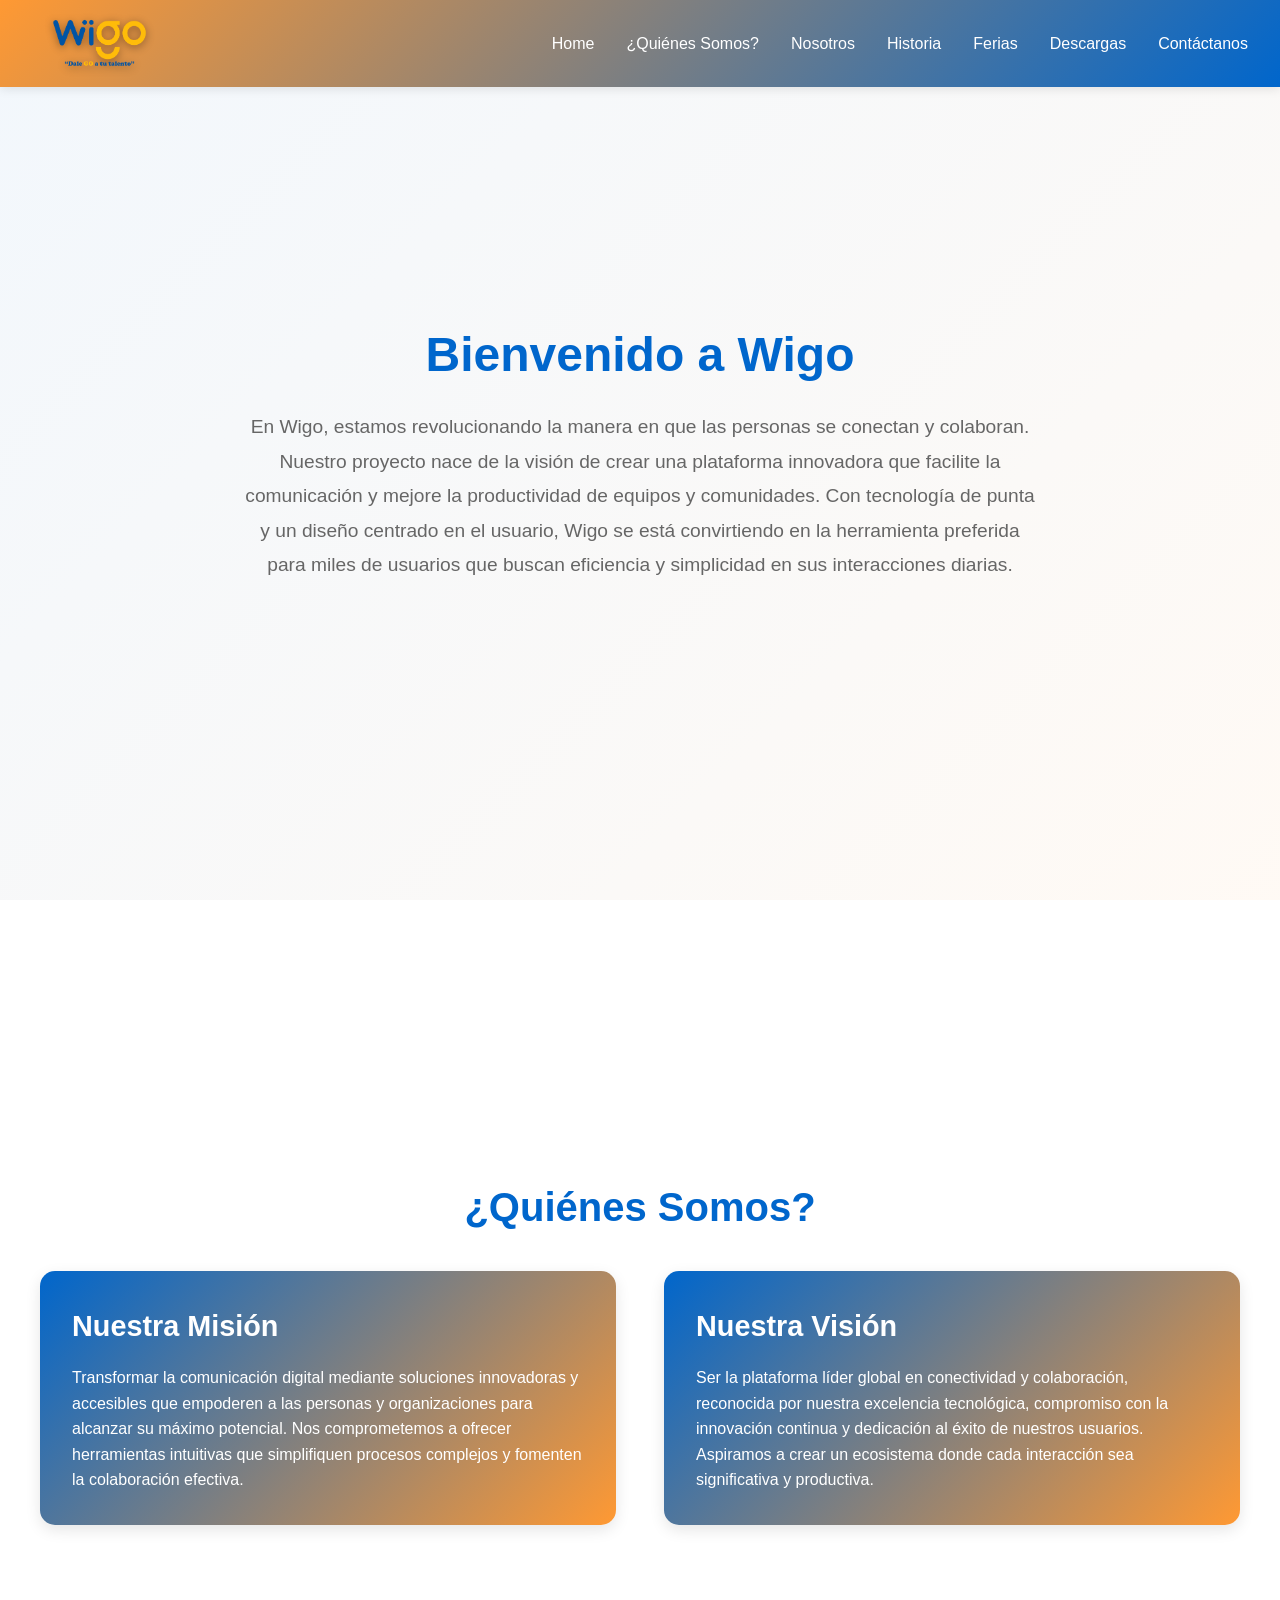
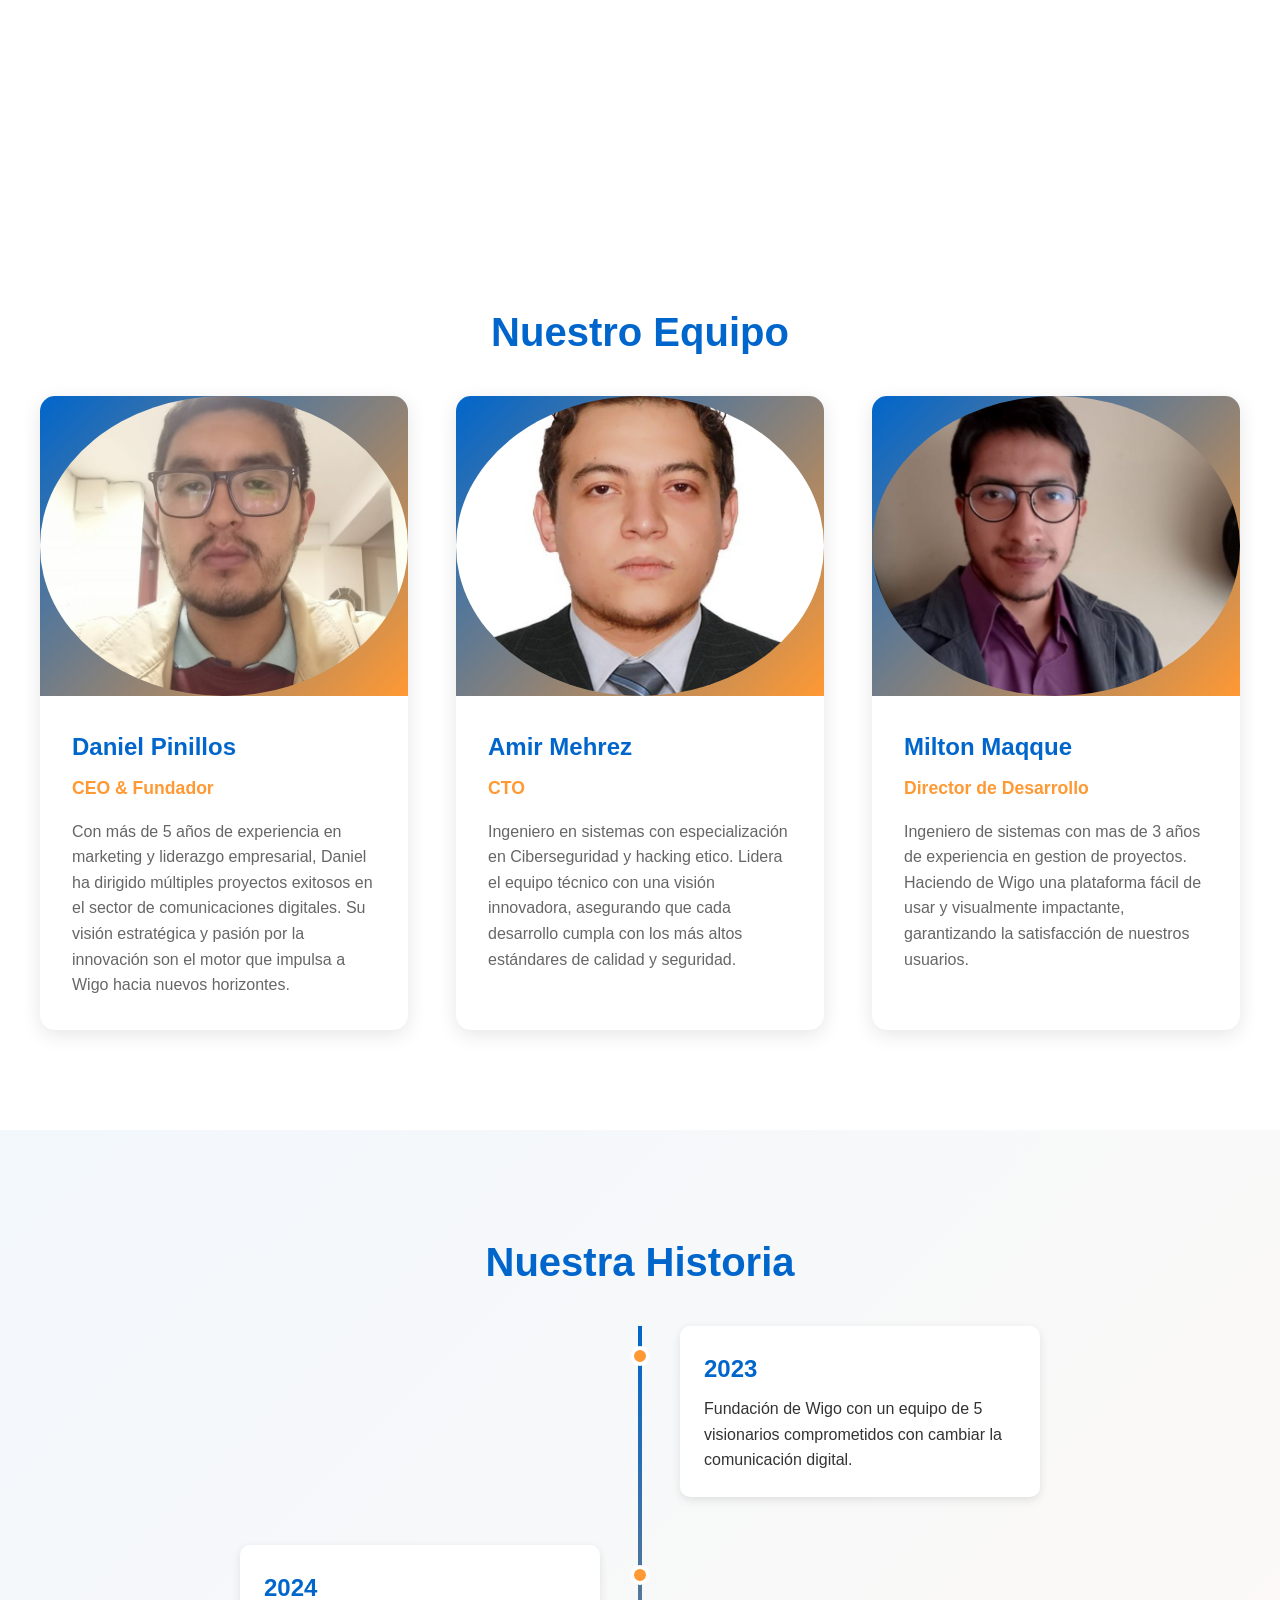
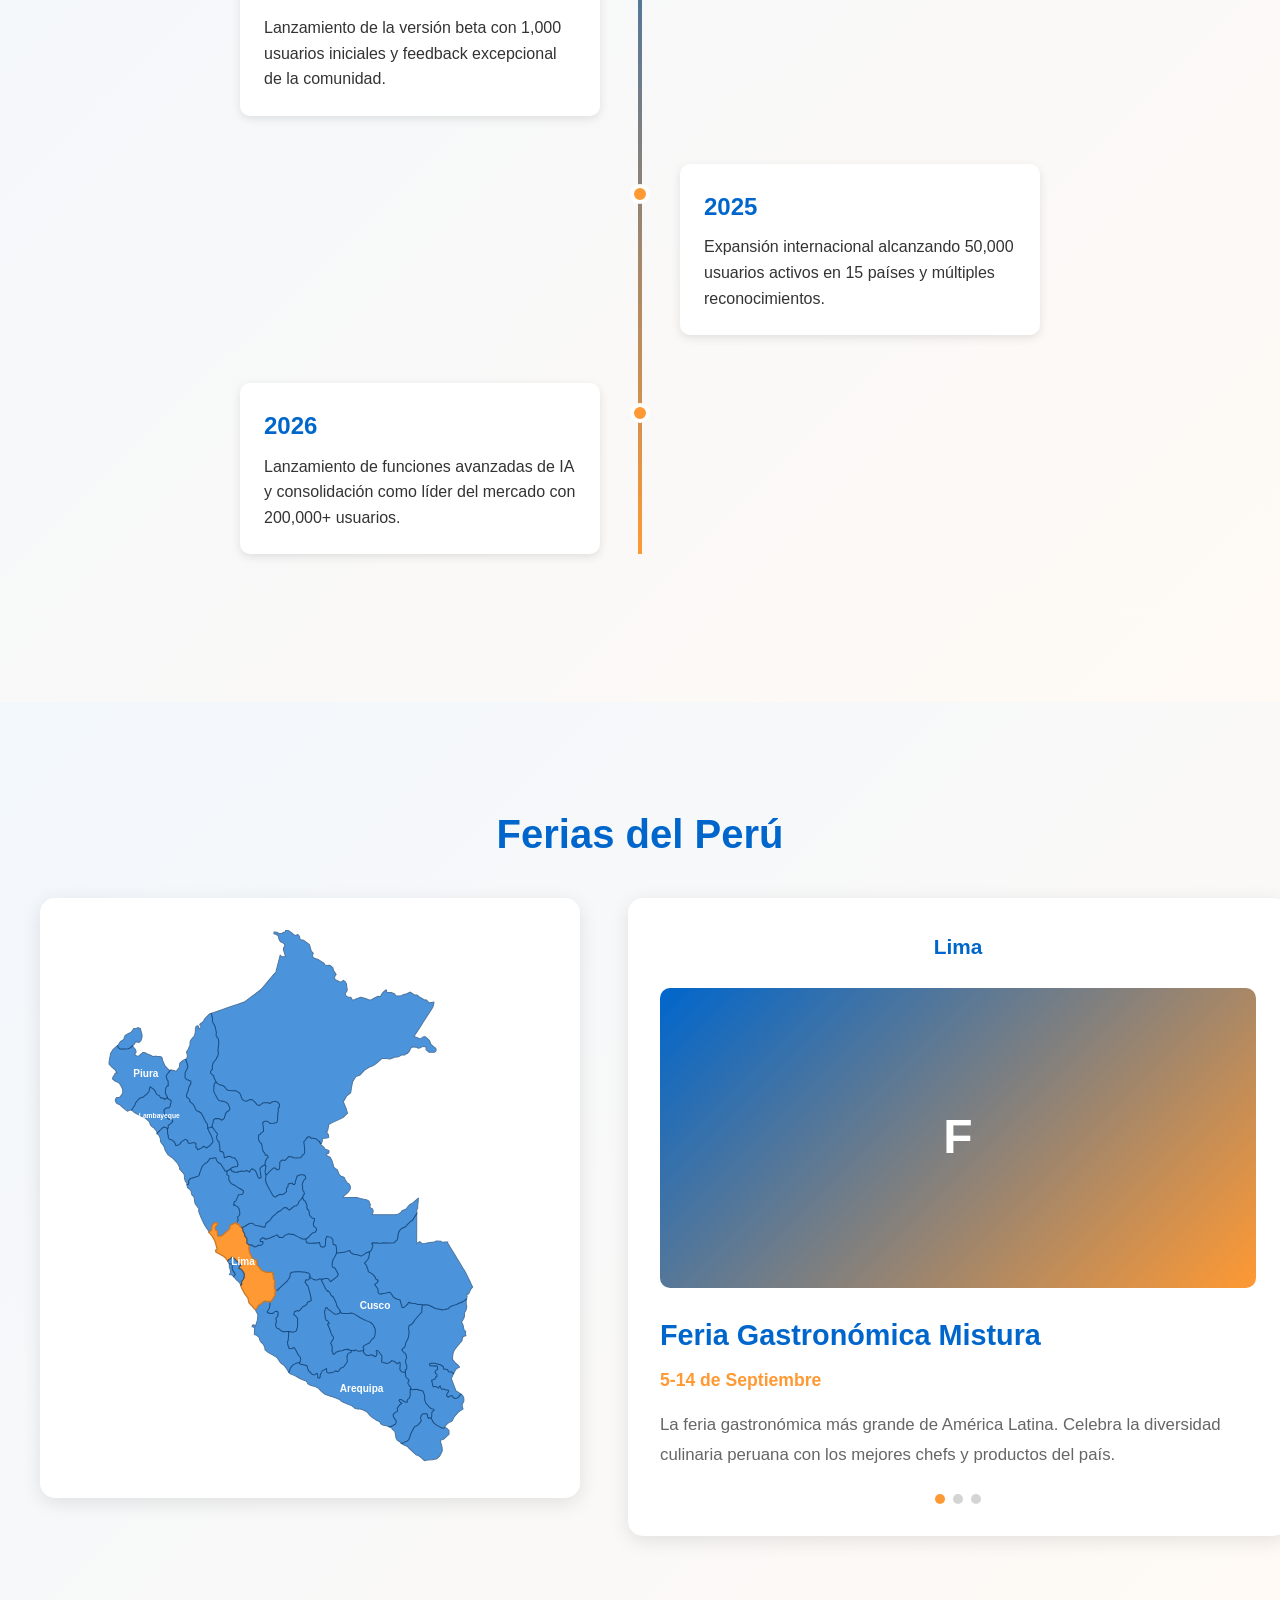
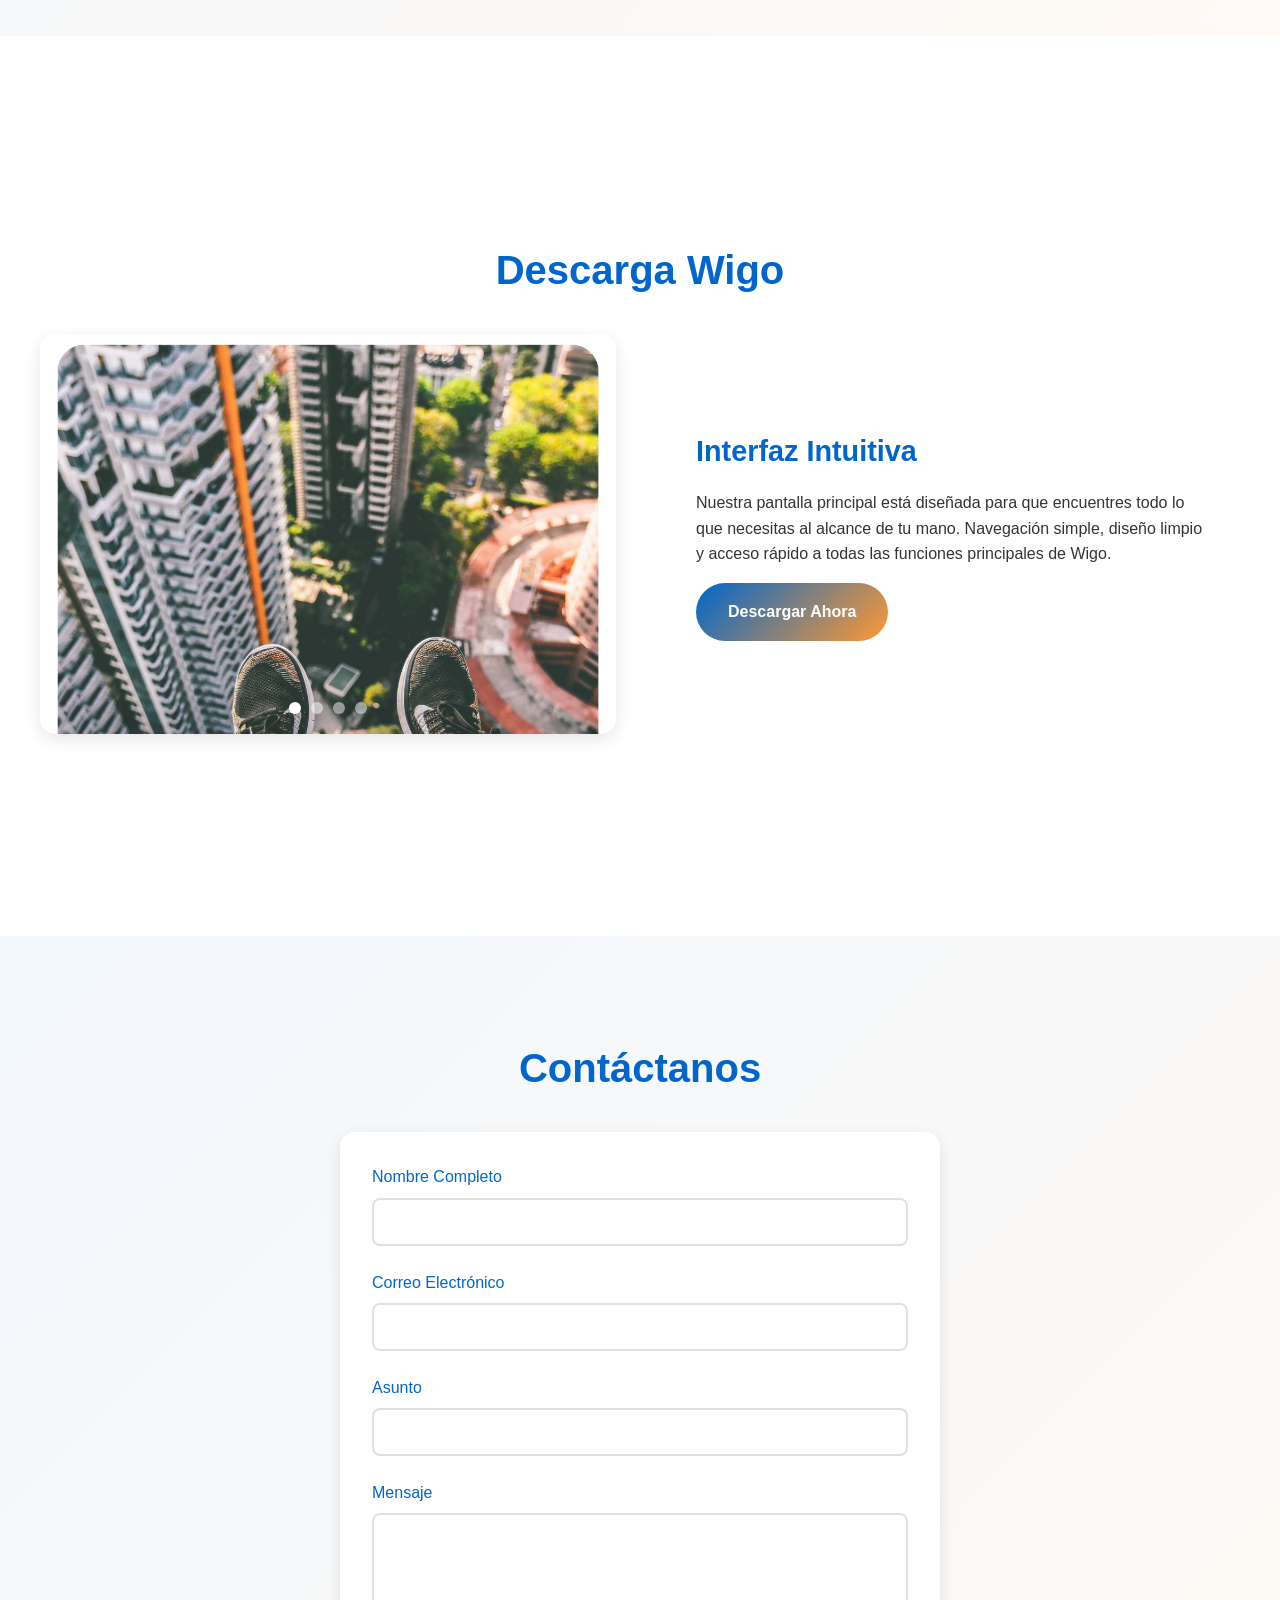
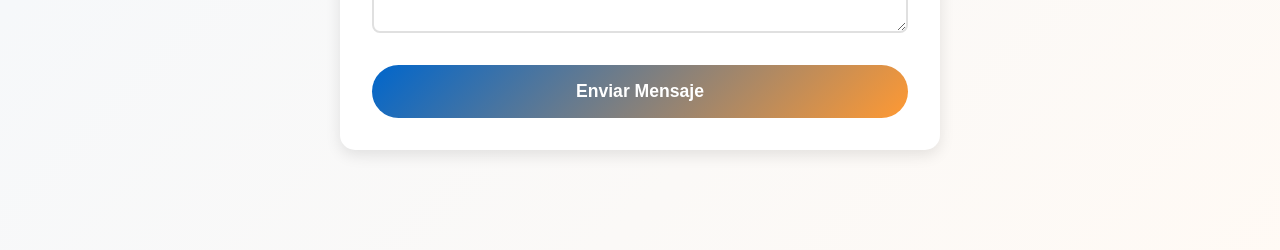
==== index.html @ 826e29d9 "Prueba de edición" ====
<!DOCTYPE html>
<html lang="es">
<head>
    <meta charset="UTF-8">
    <meta name="viewport" content="width=device-width, initial-scale=1.0">
    <title>Wigo - Dale GO a tu talento</title>
    
  <link rel="stylesheet" href="css/styles.css">
</head>
<body>
    <!-- Navigation -->
    <nav>
    <div class="nav-container">
        <img src="assets/sources/wigo_slogan.png" alt="Wigo Logo" class="logo">
        
        <!-- Menú hamburguesa - solo para móvil -->
        <div class="menu-toggle" onclick="toggleMenu()">
            <span></span>
            <span></span>
            <span></span>
        </div>
        
        <ul class="nav-links" id="navLinks">
            <li><a href="#home" onclick="closeMenu()">Home</a></li>
            <li><a href="#quienes-somos" onclick="closeMenu()">¿Quiénes Somos?</a></li>
            <li><a href="#nosotros" onclick="closeMenu()">Nosotros</a></li>
            <li><a href="#historia" onclick="closeMenu()">Historia</a></li>
            <li><a href="#ferias" onclick="closeMenu()">Ferias</a></li>
            <li><a href="#descargas" onclick="closeMenu()">Descargas</a></li>
            <li><a href="#contacto" onclick="closeMenu()">Contáctanos</a></li>
        </ul>
    </div>
</nav>

    <!-- Home Section -->
    <section id="home">
        <div class="container">
            <div class="home-content">
                <h1>Bienvenido a Wigo</h1>
                <p>
                    En Wigo, estamos revolucionando la manera en que las personas se conectan y colaboran. 
                    Nuestro proyecto nace de la visión de crear una plataforma innovadora que facilite la 
                    comunicación y mejore la productividad de equipos y comunidades. Con tecnología de punta 
                    y un diseño centrado en el usuario, Wigo se está convirtiendo en la herramienta preferida 
                    para miles de usuarios que buscan eficiencia y simplicidad en sus interacciones diarias.
                </p>
            </div>
        </div>
    </section>

    <!-- Quienes Somos Section -->
    <section id="quienes-somos">
        <div class="container">
            <h2>¿Quiénes Somos?</h2>
            <div class="about-grid">
                <div class="about-card">
                    <h3>Nuestra Misión</h3>
                    <p>
                        Transformar la comunicación digital mediante soluciones innovadoras y accesibles 
                        que empoderen a las personas y organizaciones para alcanzar su máximo potencial. 
                        Nos comprometemos a ofrecer herramientas intuitivas que simplifiquen procesos 
                        complejos y fomenten la colaboración efectiva.
                    </p>
                </div>
                <div class="about-card">
                    <h3>Nuestra Visión</h3>
                    <p>
                        Ser la plataforma líder global en conectividad y colaboración, reconocida por 
                        nuestra excelencia tecnológica, compromiso con la innovación continua y dedicación 
                        al éxito de nuestros usuarios. Aspiramos a crear un ecosistema donde cada interacción 
                        sea significativa y productiva.
                    </p>
                </div>
            </div>
        </div>
    </section>

    <!-- Nosotros Section -->
    <section id="nosotros">
        <div class="container">
            <h2>Nuestro Equipo</h2>
            <div class="team-grid">
                <div class="team-member">
                    <div class="team-photo"><img src="assets/sources/avatar_daniel.jpg" alt="Daniel Pinillos" style="width:100%;height:100%;object-fit:cover;border-radius:50%;display:block;"></div>
                    <div class="team-info">
                        <h3>Daniel Pinillos</h3>
                        <div class="role">CEO & Fundador</div>
                        <p>
                            Con más de 5 años de experiencia en marketing y liderazgo empresarial, 
                            Daniel ha dirigido múltiples proyectos exitosos en el sector de comunicaciones 
                            digitales. Su visión estratégica y pasión por la innovación son el motor 
                            que impulsa a Wigo hacia nuevos horizontes.
                        </p>
                    </div>
                </div>
                <div class="team-member">
                    <div class="team-photo"><img src="assets/sources/avatar_amir.jpg" alt="Amir Mehrez" style="width:100%;height:100%;object-fit:cover;border-radius:50%;display:block;"></div>
                    <div class="team-info">
                        <h3>Amir Mehrez</h3>
                        <div class="role">CTO</div>
                        <p>
                            Ingeniero en sistemas con especialización en Ciberseguridad y 
                            hacking etico. Lidera el equipo técnico con una visión 
                            innovadora, asegurando que cada desarrollo cumpla con los más altos 
                            estándares de calidad y seguridad.
                        </p>
                    </div>
                </div>
                <div class="team-member">
                    <div class="team-photo"><img src="assets/sources/avatar_milton.jpg" alt="Milton Maqque" style="width:100%;height:100%;object-fit:cover;border-radius:50%;display:block;"></div>
                    <div class="team-info">
                        <h3>Milton Maqque</h3>
                        <div class="role">Director de Desarrollo</div>
                        <p>
                            Ingeniero de sistemas con mas de 3 años de experiencia en gestion de proyectos.
                            Haciendo de Wigo una plataforma fácil de usar y visualmente impactante, garantizando 
                            la satisfacción de nuestros usuarios.
                        </p>
                    </div>
                </div>
            </div>
        </div>
    </section>

    <!-- Historia Section -->
    <section id="historia">
        <div class="container">
            <h2>Nuestra Historia</h2>
            <div class="timeline">
                <div class="timeline-item">
                    <div class="timeline-dot"></div>
                    <div class="timeline-content">
                        <div class="timeline-year">2023</div>
                        <p>Fundación de Wigo con un equipo de 5 visionarios comprometidos con cambiar la comunicación digital.</p>
                    </div>
                </div>
                <div class="timeline-item">
                    <div class="timeline-dot"></div>
                    <div class="timeline-content">
                        <div class="timeline-year">2024</div>
                        <p>Lanzamiento de la versión beta con 1,000 usuarios iniciales y feedback excepcional de la comunidad.</p>
                    </div>
                </div>
                <div class="timeline-item">
                    <div class="timeline-dot"></div>
                    <div class="timeline-content">
                        <div class="timeline-year">2025</div>
                        <p>Expansión internacional alcanzando 50,000 usuarios activos en 15 países y múltiples reconocimientos.</p>
                    </div>
                </div>
                <div class="timeline-item">
                    <div class="timeline-dot"></div>
                    <div class="timeline-content">
                        <div class="timeline-year">2026</div>
                        <p>Lanzamiento de funciones avanzadas de IA y consolidación como líder del mercado con 200,000+ usuarios.</p>
                    </div>
                </div>
            </div>
        </div>
    </section>

    <!-- Ferias Section -->
    <section id="ferias">
        <div class="container">
            <h2>Ferias del Perú</h2>
            <div class="ferias-container">
                <div class="peru-map">
    <svg class="map-svg" viewBox="0 0 600 800" xmlns="http://www.w3.org/2000/svg">
        <!-- Mapa detallado del Perú con formas realistas de provincias -->
        <g id="provinces">
            <!-- Amazonas -->
            <path class="province" data-province="amazonas" d="m 154.144,293.955 -1.29,0.282 -2.86,1.045 -2.605,0.595 0,-1.787 -0.671,-4.469 -1.117,-1.564 -1.327,-1.327 -0.007,-0.379 -5.243,-10.642 -1.747,-2.655 -4.093,-2.46 -1.497,-0.427 -1.415,-0.785 -0.746,-1.099 -0.426,-0.966 -0.563,-1.467 -0.944,-2.302 -2.318,-3.88 -4.102,-3.056 -0.693,-0.422 0.156,-2.964 -2.625,-2.251 -2.251,-1.875 0,-3.751 1.5,-3.375 1.126,-3.001 0.375,-3 1.5,-3.751 1.875,-2.626 0,-3.75 -1.875,-1.126 -1.639,-0.468 -0.089,-0.55 -2.023,-0.107 -3,-3 0,-3.751 0,-3.751 1.5,-3.001 1.5,-2.625 1.244,-4.56 -0.393,-0.599 -0.368,-0.81 -0.166,-1.247 -1.434,-4.869 -0.99,-2.337 1.084,-0.44 0.718,-0.833 0.705,-3.456 -0.109,-2.38 -0.738,-2.233 -0.101,-1.057 0.018,-1.411 0.538,-0.273 0.766,-0.944 3.326,-7.777 0.237,-0.956 0.107,-1.11 0.005,-1.565 0.078,-1.34 0.545,-1.983 0.391,-0.815 2.775,-3.412 1.95,-1.982 0.291,-0.396 0.628,-1.293 0.462,-1.475 0.689,-3.293 0.231,-2.594 -0.154,-1.407 0.118,-0.909 0.67,-2.619 0.261,-0.921 0.711,-0.755 1.198,-0.401 0.937,0.094 0.77,0.626 0.362,1.15 -0.125,2.767 0.38,0.124 2.798,-2.024 0.463,-0.861 -0.454,-1.649 -0.951,-0.879 -0.523,-1.354 0.653,-1.114 1.049,-0.856 1.471,-0.85 1.067,-0.772 2.099,-2.578 1.399,-2.509 4.656,-4.935 2.808,-2.299 2.107,-0.75 1.563,6.824 0.178,4.282 0.106,1.34 0.422,1.303 1.665,2.702 1.435,2.885 0.344,1.091 1.82,8.172 -0.243,1.8 -0.119,1.688 0.095,1.062 0.261,0.909 0.581,1.157 1.624,2.089 0.475,0.708 0.356,0.791 0.213,0.957 0.379,6.252 -0.415,0.856 -0.628,7.44 -0.065,2.232 0.278,0.945 0.238,1.418 -0.356,2.421 -0.297,1.241 -2.733,5.754 -1.043,1.648 -0.801,0.644 -0.889,0.945 -0.77,1.005 -0.772,1.182 -0.747,1.831 -0.592,2.069 -0.237,2.47 0.082,1.3 0.343,1.987 -2.753,3.097 0,3 4.126,3.376 0.29,0.145 0.438,2.384 0.415,1.242 2.572,5.548 0.427,0.556 -0.534,0.26 -1.066,0.887 -0.961,1.272 -0.498,0.858 -0.237,1.243 -0.385,8.959 0.586,1.538 0.629,1.362 4.434,8.466 1.767,1.977 1.128,0.488 1.19,0.3 1.935,0.394 1.872,0.436 1.661,0.41 3.826,1.347 2.093,2.191 1.06,1.721 0.524,1.232 0.814,1.979 0.688,2.778 -0.919,1.743 -1.548,1.268 -1.577,0.978 -1.008,0.758 -0.83,1.008 -0.682,1.357 -0.355,1.21 -0.421,1.677 -0.451,0.972 -0.374,0.214 0,1.854 -2.25,2.625 -2.251,1.125 -3,-2.25 -4.501,-0.375 -2.251,0.375 -2.269,1.92 -0.558,4.255 -0.688,1.477 -0.723,2.065 -0.071,1.59 z"/>
            
            <!-- Ancash -->
            <path class="province" data-province="ancash" d="m 171.644,356.712 1.813,3.298 2.891,-0.642 -0.361,2.309 0,3.547 2.95,1.815 -0.15,5.563 0.374,0.67 2.289,3.893 1.19,1.504 4.787,2.223 4.245,2.904 5.586,3.128 3.351,2.235 -0.223,3.574 -1.341,1.564 -2.234,0.447 -3.156,0.218 -0.23,0.319 -1.672,3.749 -2.485,5.628 -2.064,0.363 -0.447,2.235 -0.671,3.575 1.359,-0.215 2.216,1.109 2.681,1.564 2.012,3.352 0.669,3.128 0.224,5.138 -1.564,2.011 -1.787,1.787 0.893,2.905 -0.67,2.681 -0.67,1.564 -1.171,0.901 0,0.242 -1.761,0.545 -6.516,2.64 -0.818,0.689 -0.617,1.351 -0.066,1.488 -0.266,1.251 -0.504,1.025 -0.806,0.994 -1.903,1.996 -7.731,6.682 -3.356,1.235 -3.699,0.024 -0.747,-4.532 0.507,-1.888 -0.264,-0.977 -2.894,-1.953 -0.621,-2.718 0.389,-1.399 1.117,-1.563 2.011,-1.341 0.223,-2.904 -2.011,-0.894 -2.681,0.446 -1.34,1.565 -1.788,1.563 0.015,0.1 -0.252,0.087 -0.244,2.458 -0.449,3.845 -0.742,1.855 -3.296,2.377 -0.023,-0.421 -0.872,-2.109 -1.18,-1.498 -2.781,-4.097 -2.608,-4.407 -4.578,-10.067 -2.655,-6.795 -0.724,-2.499 0.463,-2.068 -0.053,-1.226 -3.958,-4.933 -1.657,-2.674 -1.008,-4.104 -0.166,-4.126 -1.47,-2.793 -1.945,-1.41 -1.209,-3.998 -0.297,-2.769 -2.311,-2.398 -2.778,-2.028 -1.025,-4.414 0.316,0 1.402,-0.302 1.068,-2.562 -0.276,-1.505 0.172,-1.61 1.12,-1.878 1.044,-1.048 0.848,-0.328 5.97,-1.949 5.816,-2.038 1.245,-2.337 -0.03,-0.998 3.118,-8.528 1.545,-3.363 2.76,-2.458 0.653,-0.559 1.434,-0.917 0.854,-0.321 1.523,-1.012 3.433,-4.974 8.265,-1.594 0.948,0.119 0.213,1.261 0.914,2.725 0.378,0.785 0.902,0.917 2.135,2.011 1.517,0.761 0.866,0.358 z"/>
            
            <!-- Apurímac -->
            <path class="province" data-province="apurimac" d="m 365.826,628.27 -2.449,-0.49 -3.339,-0.29 -3.085,-1.785 -0.663,0.781 -0.956,-0.716 -2.905,0.446 -4.692,1.788 -3.799,0.223 -4.915,2.011 -1.788,2.011 -2.316,1.219 -0.213,-0.212 -0.403,-0.799 -0.641,-2.908 -0.894,-1.545 0.446,-4.023 -0.67,-3.797 -1.788,-3.352 1.788,-2.904 1.117,-1.788 1.341,-2.457 0,-2.033 -0.64,-0.957 -1.932,-2.582 -0.748,-1.676 -0.498,-1.659 -2.561,-7.17 -2.431,-4.787 0.363,-1.044 1.511,-0.224 0.572,-0.682 -2.259,-3.587 -1.325,-0.51 -0.877,-0.338 -0.753,-1.637 -0.386,-1.151 -1.043,-7.089 -0.142,-1.054 -0.131,-1.35 0.848,-3.954 1.12,-2.505 0.836,-0.314 1.145,0.653 0.892,1.64 10.781,7.89 0.399,0.073 2.733,-0.372 3.797,-1.118 0.697,-2.484 0.669,0.848 2.317,1.716 4.92,0.144 4.89,0.132 1.389,-0.563 3.018,-0.145 4.159,1.528 1.491,0.785 6.593,4.278 9.272,4.682 5.242,1.829 2.501,1.6 2.443,2.39 0.474,0.74 1.151,2.168 1.541,2.966 0.284,0.91 0.143,1.056 -0.102,5.587 -0.325,1.652 -1.133,3.695 -0.717,1.349 -0.948,0.559 -0.712,0.504 -3.089,3.259 -0.462,0.773 -0.279,1.252 -0.629,0.876 -2.288,1.047 -2.525,1.204 -3.43,1.802 -1.2,1.375 -0.409,1.071 0.278,0.908 0.693,1.254 0.06,1.711 -0.214,1.035 -2.454,0.523 -2.977,0.536 -3.728,-0.401 -1.53,-0.932 -1.352,-0.469 -0.931,0.091 z"/>
            
            <!-- Arequipa -->
            <path class="province" data-province="arequipa" d="m 427.658,737.505 -2.11,0.968 -2.714,1.9 -4.287,1.261 -3.39,-1.428 -0.948,-0.283 -2.62,-0.469 -2.485,-0.457 -1.286,-0.567 -2.289,-1.697 -0.906,-1.676 -0.677,-0.808 -2.139,-1.491 -1.672,-0.789 -1.311,-0.531 -3.432,-2.156 -4.542,-3.425 -2.783,-2.77 -1.947,-2.672 -0.902,-0.923 -3.989,-2.302 -1.495,-0.694 -3.693,-1.089 -1.501,-0.357 -1.511,-0.049 -0.878,-0.049 -1.376,-0.111 -1.175,-0.142 -2.654,-0.83 -1.037,-0.866 -1.4,-1.427 -1.405,-1.052 -0.966,-0.589 -1.299,-0.406 -3.746,-1.475 -9.024,-3.908 -3.376,-2.93 -3.964,-1.994 -2.003,-0.761 -6.415,-2.173 -1.495,-0.356 -8.41,-3.015 -5.498,-4.443 -1.47,-1.276 -2.004,-2.746 -5.354,-2.898 -3.634,-1.097 -3.729,-0.946 -2.141,-1.038 -1.055,-0.6 -0.984,-0.925 -0.403,-1.329 -1.313,-1.867 -1.497,-0.802 -5.064,-2.055 -2.679,-1.212 -4.612,-2.508 -2.348,-1.333 -4.921,-2.263 -3.166,-1.155 -1.127,-1.107 -0.996,-1.047 0.992,-2.55 1.341,-4.022 3.351,-4.245 4.022,-2.234 1.936,-0.969 3.921,-0.604 0.093,0.293 0.33,-0.132 0.265,1.255 0.818,0.854 1.678,0.464 1.102,0.159 3.474,0.818 3.647,0.958 1.286,3.914 1.094,3.504 4.876,4.826 1.252,0.763 1.363,0.319 1.287,0.017 0.948,-0.262 1.239,-0.807 1.008,-0.807 0.985,-0.186 0.652,2.668 0.236,3.216 0.424,1.184 1.449,-0.033 1.546,-0.886 0.314,-3.658 1.787,-3.798 1.117,-2.458 4.022,-2.011 2.458,-1.117 -0.224,2.458 1.117,3.128 1.806,1.016 5.742,-0.7 2.383,-1.122 0.984,-0.561 1.825,-0.886 0.991,0.091 1.673,0.939 2.024,-0.9 1.117,-2.234 1.787,-2.234 3.799,-0.894 2.011,-2.905 2.68,-3.575 1.341,-3.128 -0.446,-2.904 -0.224,-3.352 0.894,-2.904 1.341,-2.234 1.563,-0.67 2.458,-0.671 0.698,-2.795 1.313,0.114 2.449,0.49 1.238,-1.283 0.931,-0.091 1.352,0.469 1.53,0.932 3.728,0.401 2.977,-0.536 2.454,-0.523 -0.322,1.906 0.559,1.225 1.637,2.035 0.954,1.145 0.718,0.488 2.508,0.591 1.108,-0.018 4.56,-0.903 4.381,1.732 0.75,0.908 1.124,-0.049 1.066,-1.652 0.753,-2.449 -0.077,-1.744 -0.575,-0.98 -0.445,-0.999 0.641,-1.315 1.191,-0.074 0.937,0.574 3.456,4.355 2.49,3.449 -0.213,6.542 -0.557,0.958 0.16,1.053 1.334,0.814 0.889,0.318 5.964,1.598 4.103,-1.916 2.525,-1.512 0.087,-0.989 4.455,1.239 1.56,1.317 1.321,1.386 0.949,0.561 0.913,-0.189 0.984,-1.142 0.664,-0.561 1.037,-0.262 0.691,0.251 0.334,3.117 -0.446,7.821 2.681,3.128 2.681,0.669 2.85,-0.356 -0.058,2.464 0.52,4.464 1.236,1.676 0.865,0.942 1.056,0.77 0.836,0.673 0.568,0.667 0.309,0.901 -0.19,0.972 -1.112,1.784 -0.316,1.733 2.249,3.748 1.657,1.241 0.492,0.998 -0.237,1.269 -0.417,1.431 -0.288,1.891 -0.012,2.158 0.089,2.196 -0.059,1.803 -0.083,1.178 -0.338,2.252 -0.647,1.062 -1.102,1.326 -0.949,0.884 -0.936,0.884 -0.51,1.038 0,1.117 0.369,1.105 -1.596,0.639 -2.906,-0.894 -3.351,-2.458 -1.787,-0.894 -2.011,0 -0.894,1.565 0.894,1.34 1.564,1.564 1.117,0.67 0.486,1.033 -2.539,1.208 -4.126,5.634 0.414,2.642 -0.414,2.322 -1.027,0.489 -1.458,0.524 -2.762,2.296 -0.511,0.726 -0.267,0.929 0.031,1.115 0.355,1.441 1.435,3.111 0.795,0.758 2.027,2.772 z"/>
            
            <!-- Ayacucho -->
            <path class="province" data-province="ayacucho" d="m 327.423,661.305 -1.806,-1.016 -1.117,-3.128 0.224,-2.458 -2.458,1.117 -4.022,2.011 -1.117,2.458 -1.787,3.798 -0.314,3.658 -1.546,0.886 -1.449,0.033 -0.424,-1.184 -0.236,-3.216 -0.652,-2.668 -0.985,0.186 -1.008,0.807 -1.239,0.807 -0.948,0.262 -1.287,-0.017 -1.363,-0.319 -1.252,-0.763 -4.876,-4.826 -1.094,-3.504 -1.286,-3.914 -3.647,-0.958 -3.474,-0.818 -1.102,-0.159 -1.678,-0.464 -0.818,-0.854 -0.265,-1.255 1.018,-1.966 0.379,-1.477 0.143,-1.086 0,-2.097 -0.16,-1.317 -0.109,-0.26 -2.837,-2.451 -2.458,-4.915 -2.457,-4.692 -1.341,-1.787 -1.62,-0.579 -0.517,0.715 -0.999,0.821 -2.911,0.307 -0.057,-0.239 -1.716,-0.132 -1.787,-4.916 -0.671,-4.691 1.118,-2.682 0.446,-5.138 0.377,-7.722 0.3,0.093 -0.006,-0.192 1.787,0 3.798,1.117 4.692,-1.339 0.894,-1.788 1.564,-4.469 0.223,-4.692 0.135,-3.107 -0.141,-0.289 -0.326,-1.628 0.095,-1.436 0.435,-1.655 -1.087,-1.455 -2.111,-2.738 -0.735,-0.509 -1.031,-0.497 -0.985,-0.806 1.387,-4.741 4.429,-1.313 1.121,0.502 0.111,0.256 1.384,-0.692 2.682,-2.905 2.01,-2.681 2.682,-1.341 3.128,-2.01 2.011,-4.022 3.351,-1.117 2.139,-1.528 -0.93,-1.563 0.336,-1.25 -0.875,-4.373 -1.117,-4.469 -1.34,-4.915 -1.168,-4.379 -0.57,-0.83 -0.923,-0.129 -0.467,-1.589 -1.788,-2.234 -0.868,-0.806 1.263,-3.541 0.169,-0.36 2.788,0.239 2.234,-1.564 1.159,-1.256 0.012,0.021 1.957,-0.217 3.351,2.458 3.575,0.67 2.681,-0.448 1.787,-1.117 2.906,0 1.34,0.224 -0.124,1.994 -0.359,-0.023 0.866,1.9 5.689,11.242 2.23,2.558 0.727,-0.526 2.311,2.185 0.557,0.676 1.404,2.949 0.329,1.214 3.127,2.084 2.681,4.916 2.011,4.691 1.117,4.469 2.904,3.798 2.012,3.351 -0.227,1.056 0.029,0.035 -0.697,2.484 -3.797,1.118 -2.733,0.372 -0.399,-0.073 -10.781,-7.89 -0.892,-1.64 -1.145,-0.653 -0.836,0.314 -1.12,2.505 -0.848,3.954 0.131,1.35 0.142,1.054 1.043,7.089 0.386,1.151 0.753,1.637 0.877,0.338 1.325,0.51 2.259,3.587 -0.572,0.682 -1.511,0.224 -0.363,1.044 2.431,4.787 2.561,7.17 0.498,1.659 0.748,1.676 1.932,2.582 0.64,0.957 0,2.033 -1.341,2.457 -1.117,1.788 -1.788,2.904 1.788,3.352 0.67,3.797 -0.446,4.023 0.894,1.545 0.641,2.908 0.403,0.799 0.213,0.212 2.316,-1.219 1.788,-2.011 4.915,-2.011 3.799,-0.223 4.692,-1.788 2.905,-0.446 0.956,0.716 0.663,-0.781 3.085,1.785 2.026,0.176 -0.698,2.795 -2.458,0.671 -1.563,0.67 -1.341,2.234 -0.894,2.904 0.224,3.352 0.446,2.904 -1.341,3.128 -2.68,3.575 -2.011,2.905 -3.799,0.894 -1.787,2.234 -1.117,2.234 -2.024,0.9 -1.673,-0.939 -0.991,-0.091 -1.825,0.886 -0.984,0.561 -2.383,1.122 z"/>
            
            <!-- Cajamarca -->
            <path class="province" data-province="cajamarca" d="m 115.01,210.092 -1.5,3.001 0,3.751 0,3.751 3,3 2.023,0.107 0.089,0.55 1.639,0.468 1.875,1.126 0,3.75 -1.875,2.626 -1.5,3.751 -0.375,3 -1.126,3.001 -1.5,3.375 0,3.751 2.251,1.875 2.625,2.251 -0.156,2.964 0.693,0.422 4.102,3.056 2.318,3.88 0.944,2.302 0.563,1.467 0.426,0.966 0.746,1.099 1.415,0.785 1.497,0.427 4.093,2.46 1.747,2.655 5.243,10.642 0.007,0.379 1.327,1.327 1.117,1.564 0.671,4.469 0,1.787 -0.121,0.028 0.121,0.642 1.34,2.905 2.011,3.798 2.011,4.022 1.788,4.692 0.669,4.022 -1.563,2.234 -1.788,2.011 -2.458,2.457 -1.493,0.499 -0.612,1.419 -2.174,0.537 -1.604,-1.404 -2.626,-0.75 -3.001,2.626 -3,1.125 -2.81,1.405 -0.276,-1.319 -0.226,-0.916 -1.727,-1.076 -0.212,-2.97 0,-3.001 -2.251,-1.5 -1.875,0 -4.876,1.125 -2.625,-0.75 -0.751,-3.376 -3,-1.875 -2.251,1.125 -2.625,1.5 -2.251,2.251 -0.75,1.5 -1.875,1.5 -2.626,1.126 -2.382,-0.149 0.086,-0.338 -0.153,-0.962 -1.714,-3.518 -3.871,-3.243 -0.854,-0.309 -2.763,-0.605 -0.518,-0.163 -1.333,-3.466 0,-2.625 -0.809,-1.156 0.015,-0.101 -0.378,-7.271 -0.07,-1.145 0.941,-0.351 0.362,-1.406 -0.167,-1.311 0.244,-2.332 2.753,-1.323 3.587,-3.624 0.211,-1.642 -0.512,-0.97 -2.666,-0.655 -3.409,-0.543 -5.745,-6.827 -0.675,-5.72 0.177,-0.947 0.711,-1.186 1.008,-0.853 1.091,-0.682 1.96,-0.853 1.468,0.178 1.226,0 1.032,-1.528 0.652,-1.753 1.428,-7.004 -0.355,-0.798 -3.859,-1.883 -0.264,0.053 -0.631,-0.672 -0.791,-2.085 0.174,-0.138 -0.439,-1.332 -0.415,-0.752 -0.741,-0.74 -0.598,-1.131 -0.849,-3.602 0.849,-6.815 2.579,-3.142 0.93,0.13 -0.243,-7.052 -1.524,-2.099 -1.467,-5.183 3.518,-5.083 2.491,-2.766 0.902,-0.841 1.209,-0.058 0.853,0.059 3.558,0.475 1.582,1.076 1.133,-0.203 1.079,-0.993 3.533,-4.422 0.433,-3.646 0.003,-1.77 0.525,-1.037 1.281,-1.678 0.717,-0.668 1.517,-1.087 1.405,-0.928 1.008,-0.437 1.868,-0.638 0.617,-0.175 0.99,2.337 1.434,4.869 0.166,1.247 0.368,0.81 0.393,0.599 -1.244,4.56 z"/>
            
            <!-- El Callao -->
            <path class="province" data-province="callao" d="m 186.757,516.513 -0.593,1.054 -0.914,-1.005 -0.741,-0.91 -0.985,-0.537 -1.422,-0.698 -2.247,-0.286 1.477,-3.075 -0.144,-2.192 -0.361,-2.426 -1.405,-3.955 0.469,-2.864 -0.458,-1.307 4.419,0.327 0.224,7.819 1.564,2.682 2.01,3.128 0.671,2.234 z"/>
            
            <!-- Cusco -->
            <path class="province" data-province="cusco" d="m 360.674,481.224 1.149,0.949 3.368,1.814 5.94,0.673 3.001,1.31 2.122,0.559 1.678,-0.487 2.988,-1.947 2.371,-2.151 4.832,-1.67 0.501,0.076 0,3.765 -0.894,5.14 -2.01,3.35 -2.905,3.129 -1.34,1.564 2.904,3.351 0.789,1.334 -0.383,1.746 1.382,1.613 0.894,4.691 3.574,1.787 4.022,2.906 2.457,3.351 1.341,3.128 3.352,1.564 -1.131,2.261 0.276,0.073 0.24,0.184 -1.396,1.28 -3.128,2.457 1.117,1.789 1.787,2.457 1.565,1.564 0.446,4.021 0.224,2.682 2.458,1.787 1.69,-0.169 0.097,0.169 2.68,-0.893 3.576,-0.224 4.916,-1.341 2.01,-0.223 2.681,3.128 2.234,3.798 3.576,2.458 4.021,1.34 2.458,0.447 0.532,1.777 0.468,0.245 0.117,2.224 1.34,4.021 0.671,3.128 2.011,0.447 2.68,-1.787 1.789,-1.564 1.684,-1.992 0.419,0.071 0.577,-1.877 1.787,-0.671 3.352,1.341 5.139,0.447 4.246,1.34 2.922,-0.127 0.086,-0.12 3.47,0.694 -0.446,6.256 -0.224,4.692 -4.245,4.692 -3.575,4.021 -3.128,3.799 -1.34,2.458 -3.128,3.574 -3.575,1.565 -0.447,3.128 -0.224,2.68 0.895,4.023 -0.671,4.245 -0.67,4.021 -1.341,3.352 -2.458,4.021 -0.67,4.022 -1.117,2.904 -2.904,2.012 -1.118,1.787 0.982,0.982 -0.006,0.182 1.299,2.029 1.031,1.133 1.127,0.286 1.98,2.967 0.738,4.564 -0.572,1.106 -0.854,1.269 -0.249,0.903 0.309,4.752 0.414,0.781 0.759,1.081 0.267,0.928 0.143,1.355 0.017,0.891 -0.267,3.655 -2.009,1.097 0.224,1.98 -0.025,1.105 -2.85,0.356 -2.681,-0.669 -2.681,-3.128 0.446,-7.821 -0.334,-3.117 -0.691,-0.251 -1.037,0.262 -0.664,0.561 -0.984,1.142 -0.913,0.189 -0.949,-0.561 -1.321,-1.386 -1.56,-1.317 -4.455,-1.239 -0.087,0.989 -2.525,1.512 -4.103,1.916 -5.964,-1.598 -0.889,-0.318 -1.334,-0.814 -0.16,-1.053 0.557,-0.958 0.213,-6.542 -2.49,-3.449 -3.456,-4.355 -0.937,-0.574 -1.191,0.074 -0.641,1.315 0.445,0.999 0.575,0.98 0.077,1.744 -0.753,2.449 -1.066,1.652 -1.124,0.049 -0.75,-0.908 -4.381,-1.732 -4.56,0.903 -1.108,0.018 -2.508,-0.591 -0.718,-0.488 -0.954,-1.145 -1.637,-2.035 -0.559,-1.225 0.322,-1.906 0.214,-1.035 -0.06,-1.711 -0.693,-1.254 -0.278,-0.908 0.409,-1.071 1.2,-1.375 3.43,-1.802 2.525,-1.204 2.288,-1.047 0.629,-0.876 0.279,-1.252 0.462,-0.773 3.089,-3.259 0.712,-0.504 0.948,-0.559 0.717,-1.349 1.133,-3.695 0.325,-1.652 0.102,-5.587 -0.143,-1.056 -0.284,-0.91 -1.541,-2.966 -1.151,-2.168 -0.474,-0.74 -2.443,-2.39 -2.501,-1.6 -5.242,-1.829 -9.272,-4.682 -6.593,-4.278 -1.491,-0.785 -4.159,-1.528 -3.018,0.145 -1.389,0.563 -4.89,-0.132 -4.92,-0.144 -2.317,-1.716 -0.698,-0.883 0.227,-1.056 -2.012,-3.351 -2.904,-3.798 -1.117,-4.469 -2.011,-4.691 -2.681,-4.916 -3.127,-2.084 -0.329,-1.214 -1.404,-2.949 -0.557,-0.676 -2.311,-2.185 -0.727,0.526 -2.23,-2.558 -5.689,-11.242 -0.866,-1.9 0.359,0.023 0.104,-1.684 4.488,-1.204 2.905,-0.223 2.01,0.447 1.129,0.94 0.061,-0.019 1.045,2.207 1.341,1.117 3.127,-2.234 3.128,-2.458 3.352,-2.681 2.011,-2.682 -1.787,-4.245 -1.788,-2.68 -0.447,-1.565 -1.159,-1.685 -2.192,-0.549 -1.341,-0.894 -0.67,-3.574 0.552,-2.317 -0.335,-0.118 0.9,-3.151 0.828,-3.036 0.274,-0.285 0.805,-0.997 0.498,-0.71 0.688,-1.13 1.577,-3.245 0.498,-1.322 0.359,-1.32 0.916,0.373 6.717,-0.796 1.044,-0.143 3.082,-0.481 1.53,-0.264 1.387,-0.409 1.079,-0.39 0.916,-0.751 3.252,-0.607 z"/>
            
            <!-- Huánuco -->
            <path class="province" data-province="huanuco" d="m 178.787,372.602 0.15,-5.563 -2.95,-1.815 0,-3.547 0.361,-2.309 1.674,-0.372 3.375,-2.25 2.249,3.474 0.519,-0.227 1.251,-0.059 0.812,0.529 0.388,0.991 1.705,0 2.681,0 1.701,0 -0.204,-0.774 1.651,-0.184 3.751,-0.75 3,0.75 4.126,-1.5 3.001,1.125 1.875,1.126 1.5,-3.001 1.501,-1.875 1.77,0.885 0.076,-0.506 1.946,1.575 1.36,0.486 1.637,2.81 2.757,6.947 1.11,1.49 2.158,0.259 0.754,-0.561 0.734,-1.185 -0.8,-3.199 -1.125,-9.377 3.751,-3.75 4.022,-1.449 1.468,2.308 -0.141,0.19 -0.439,1.001 -0.391,2.655 -0.19,1.834 -0.355,1.238 -0.137,0.472 0.361,2.076 0.983,2.592 0.049,-0.021 -0.138,3.462 -0.675,4.049 1.311,4.901 2.372,5.295 0.705,0.763 0.646,1.431 0.212,1.19 0.791,0.692 0.67,1.341 2.235,4.022 1.787,3.128 1.787,2.457 2.237,0.699 0.811,-0.425 1.992,-1.587 4.162,-2.171 2.416,0.58 3.352,-0.894 2.234,-2.011 1.788,-1.787 -0.224,-4.469 2.235,-2.681 0.541,-3.924 0.34,-0.478 2.693,-0.514 3.128,-0.446 1.118,2.234 2.01,0 1.118,-2.011 0.223,-2.904 1.564,-4.246 0.92,-3.495 0.432,-0.297 3.459,-1.411 0.96,-0.238 1.447,-0.108 2.371,0.167 1.636,0.202 0.789,0.411 1.055,1.028 0.635,1.457 0.284,1.442 -0.129,1.106 -2.04,1.324 -2.514,4.889 -0.68,3.23 0.759,3.252 0,4.469 1.788,2.234 0.893,3.352 -1.788,2.234 -0.893,2.458 0.056,0.614 -0.95,0.949 -2.458,2.905 -2.234,2.458 -0.894,3.128 -1.564,1.787 -1.34,1.341 -2.681,0.223 -2.234,1.565 -1.341,0.67 -0.646,1.292 -0.759,-0.079 -0.829,1.245 -2.234,1.563 -2.011,-1.563 -0.967,-1.451 -0.404,0.105 -1.087,-0.889 -2.681,-0.223 -2.235,1.787 -2.681,2.01 -2.542,2.035 -0.865,0.147 -0.538,0.039 -3.428,3.142 -2.904,2.458 -2.235,1.564 -2.234,3.128 -2.011,3.351 -1.476,0.812 -0.982,0.082 -1.117,1.787 -2.234,0.894 -0.67,3.352 -0.693,1.979 -0.223,0.099 -0.201,0.602 -3.128,-0.222 -4.022,-1.118 -2.234,-0.671 -4.245,-0.446 -2.012,-0.893 -2.234,-2.235 -3.128,-0.223 -3.351,1.117 -3.352,2.234 -2.904,2.011 -3.808,0.895 -0.116,-0.129 -0.61,0.083 -1.109,-0.407 -0.824,-0.683 -0.445,-0.748 -0.388,-2.106 -0.952,-0.655 -1.867,0.425 -1.091,-0.661 -0.498,-1.273 0.036,-0.748 0,-0.242 1.171,-0.901 0.67,-1.564 0.67,-2.681 -0.893,-2.905 1.787,-1.787 1.564,-2.011 -0.224,-5.138 -0.669,-3.128 -2.012,-3.352 -2.681,-1.564 -2.216,-1.109 -1.359,0.215 0.671,-3.575 0.447,-2.235 2.064,-0.363 2.485,-5.628 1.672,-3.749 0.23,-0.319 3.156,-0.218 2.234,-0.447 1.341,-1.564 0.223,-3.574 -3.351,-2.235 -5.586,-3.128 -4.245,-2.904 -4.787,-2.223 -1.19,-1.504 -2.289,-3.893 z"/>
            
            <!-- Huancavelica -->
            <path class="province" data-province="huancavelica" d="m 302.174,552.521 -2.139,1.528 -3.351,1.117 -2.011,4.022 -3.128,2.01 -2.682,1.341 -2.01,2.681 -2.682,2.905 -1.384,0.692 -0.111,-0.256 -1.121,-0.502 -4.429,1.313 -1.387,4.741 0.985,0.806 1.031,0.497 0.735,0.509 2.111,2.738 1.087,1.455 -0.435,1.655 -0.095,1.436 0.326,1.628 0.141,0.289 -0.135,3.107 -0.223,4.692 -1.564,4.469 -0.894,1.788 -4.692,1.339 -3.798,-1.117 -1.787,0 0.006,0.192 -1.347,-0.414 -3.128,0 -1.736,0.809 -0.315,-0.363 -2.641,0 -3.575,-2.011 -0.967,-1.583 -0.243,-0.036 -4.358,-2.04 -1.298,-2.33 -0.208,-4.24 1.37,-2.615 -1.034,-5.229 1.081,-1.316 0.89,-0.655 0.486,-0.727 0.64,-1.491 0.001,-1.044 -0.352,-0.146 0.641,-1.795 -0.224,-2.011 -1.34,-1.34 -2.681,0.223 -2.235,1.787 -1.637,1.2 -0.354,-0.023 -1.957,0.085 -1.37,0.133 -1.055,0.012 -0.77,-0.406 -0.18,-0.627 -1.391,0.074 -1.34,-1.789 1.787,-2.457 1.788,-3.128 0.67,-3.798 0,-2.681 0.353,-2.047 0.008,-10e-4 -0.138,-1.304 2.682,-1.117 1.117,-2.458 1.117,-1.564 1.341,-2.457 1.564,-1.565 -0.671,-2.01 0.447,-2.905 0.91,-1.95 -0.677,-0.456 -0.056,-0.163 3.398,0 4.469,-4.692 5.138,-4.469 4.693,-4.245 3.797,-5.809 0.331,-0.826 0.117,-0.067 0.446,-5.14 2.458,-1.564 5.716,-0.889 6.126,0.22 2.011,-0.224 0.792,0.603 0.332,0.067 3.344,0 6.033,1.341 2.458,2.234 0.67,2.904 -1.577,0.43 1.172,2.001 -1.159,1.256 -2.234,1.564 -2.788,-0.239 -0.169,0.36 -1.263,3.541 0.868,0.806 1.788,2.234 0.467,1.589 0.923,0.129 0.57,0.83 1.168,4.379 1.34,4.915 1.117,4.469 0.875,4.373 -0.336,1.25 z"/>
            
            <!-- Ica -->
            <path class="province" data-province="ica" d="m 233.297,553.602 2.457,0.893 4.246,0 0.318,1.113 0.191,-0.031 -0.353,2.047 0,2.681 -0.67,3.798 -1.788,3.128 -1.787,2.457 1.34,1.789 1.391,-0.074 0.18,0.627 0.77,0.406 1.055,-0.012 1.37,-0.133 1.957,-0.085 0.354,0.023 1.637,-1.2 2.235,-1.787 2.681,-0.223 1.34,1.34 0.224,2.011 -0.641,1.795 0.352,0.146 -0.001,1.044 -0.64,1.491 -0.486,0.727 -0.89,0.655 -1.081,1.316 1.034,5.229 -1.37,2.615 0.208,4.24 1.298,2.33 4.358,2.04 0.243,0.036 0.967,1.583 3.575,2.011 2.641,0 0.315,0.363 1.736,-0.809 3.128,0 1.047,0.321 -0.377,7.722 -0.446,5.138 -1.118,2.682 0.671,4.691 1.787,4.916 1.716,0.132 0.057,0.239 2.911,-0.307 0.999,-0.821 0.517,-0.715 1.62,0.579 1.341,1.787 2.457,4.692 2.458,4.915 2.837,2.451 0.109,0.26 0.16,1.317 0,2.097 -0.143,1.086 -0.379,1.477 -1.018,1.966 -0.33,0.132 -0.093,-0.293 -3.921,0.604 -1.936,0.969 -4.022,2.234 -3.351,4.245 -1.341,4.022 -0.992,2.55 -0.154,-0.163 -2.223,-3.77 -3.148,-4.611 -0.557,-0.684 -0.712,-0.806 -1.506,-1.388 -4.269,-3.031 -4.588,-6.941 -0.789,-0.915 -1.126,-0.878 -1.002,-0.572 -1.648,-0.793 -4.471,-2.609 -5.336,-3.156 -4.019,-3.292 -0.131,-1.64 -0.219,-1.711 -1.849,-4.529 -3.623,-3.643 -0.688,-0.535 -1.366,-2.78 -0.946,-3.629 -2.704,-2.466 -1.12,-0.706 -3.23,-1.373 0.265,-9.781 -1.829,-1.166 -1.929,-0.643 0.673,-2.209 1.814,-0.673 1.147,0.581 1.244,1.816 1.495,-3.816 0.38,-1.322 1.173,-4.123 0.321,-2.461 0.551,-5.399 -0.658,-1.726 -2.081,-3.761 -0.348,-0.359 -0.315,-0.447 0.107,-2.03 1.565,-1.357 1.787,-4.021 2.904,-1.788 3.128,-2.235 2.235,-2.01 z"/>
            
            <!-- Junín -->
            <path class="province" data-province="junin" d="m 272.336,454.04 0.587,0.275 2.088,-0.139 5.139,2.681 3.128,1.564 3.351,1.564 1.824,1.303 1.954,-0.196 1.446,-0.036 1.846,0.161 0.526,2.765 0.367,1.896 0.216,0.635 2.993,1.069 4.468,0 6.033,-0.447 0.907,0.26 1.533,-0.437 3.558,-0.541 0.481,2.729 1.117,3.351 4.246,0.894 2.01,-1.118 0.894,-2.904 0.223,-4.021 0,-2.235 -0.089,-1.889 0.366,-0.516 0.89,-1.775 0.966,-1.824 5.466,1.662 1.5,1.194 1.571,2.044 0.177,0.28 0.102,2.947 0.446,3.798 2.398,0.661 -0.02,0.107 1.867,1.467 0.895,6.479 -0.364,3.988 0.081,0.054 -0.359,1.32 -0.498,1.322 -1.577,3.245 -0.688,1.13 -0.498,0.71 -0.805,0.997 -0.274,0.285 -0.828,3.036 -0.9,3.151 0.335,0.118 -0.552,2.317 0.67,3.574 1.341,0.894 2.192,0.549 1.159,1.685 0.447,1.565 1.788,2.68 1.787,4.245 -2.011,2.682 -3.352,2.681 -3.128,2.458 -3.127,2.234 -1.341,-1.117 -1.045,-2.207 -0.061,0.019 -1.129,-0.94 -2.01,-0.447 -2.905,0.223 -4.488,1.204 0.02,-0.31 -1.34,-0.224 -2.906,0 -1.787,1.117 -2.681,0.448 -3.575,-0.67 -3.351,-2.458 -1.957,0.217 -1.184,-2.022 1.577,-0.43 -0.67,-2.904 -2.458,-2.234 -6.033,-1.341 -3.344,0 -0.332,-0.067 -0.792,-0.603 -2.011,0.224 -6.126,-0.22 -5.716,0.889 -2.458,1.564 -0.446,5.14 -0.117,0.067 -0.331,0.826 -3.797,5.809 -4.693,4.245 -5.138,4.469 -4.469,4.692 -3.398,0 -0.326,-0.953 0.08,-0.452 -0.847,-1.835 -0.224,-5.585 0.846,-4.396 -0.234,-0.43 -2.478,-4.63 0.106,-1 0.694,-1.049 -0.326,-1.302 -0.911,-0.715 -0.132,-4.353 -6.479,0 -1.23,0.427 -1.445,-0.66 -1.272,-0.345 -0.805,0.163 -1.504,-0.925 -4.065,-1.316 -0.293,-0.762 -3.385,-4.339 -2.586,-2.534 -0.337,-0.812 -0.196,-2.912 -0.125,-2.634 -0.358,-1.425 -0.987,-0.673 -0.937,0.15 -1.542,-0.049 -1.873,-0.793 -1.44,-2.435 -4.115,-8.365 -0.528,-5.314 0.024,-1.213 0.273,-2.165 0.1,-0.843 -0.387,-0.939 2.648,-0.398 2.458,0.67 0.823,1.442 0.441,-0.061 0.673,-0.093 1.638,1.17 2.905,-0.447 2.234,-2.234 3.128,0.447 3.128,-1.341 0.893,-2.234 -0.446,-2.011 -3.575,0.224 -0.257,-2.402 0.004,0 0.476,-1.62 1.341,-0.447 1.564,-1.341 2.234,0.224 2.011,1.564 3.128,-0.671 3.351,-0.67 2.682,-1.34 4.692,-1.788 2.904,-1.564 1.117,0 1.788,2.012 1.342,1.509 0.909,-0.085 1.968,0.18 1.144,-0.03 1.169,-0.318 0.963,-0.353 0.771,-1.351 1.788,-1.117 3.575,-1.787 2.904,-0.447 1.272,0.489 z"/>
            
            <!-- La Libertad -->
            <path class="province" data-province="lalibertad" d="m 165.263,322.13 0.223,3.798 0.447,4.469 1.854,0.292 0.083,0.296 1.638,0.082 1.564,1.341 0.67,4.245 0.508,3.214 0.521,0 4.501,-1.875 3.375,-0.375 2.626,1.875 4.501,0.75 2.25,3.376 1.5,2.25 1.126,4.126 -0.924,0.462 0.3,1.422 -0.02,0.809 -1.232,0.308 -4.126,0.75 -3.375,1.125 -1.876,1.876 -3.375,2.25 -4.565,1.014 -1.813,-3.298 -5.158,-7.845 -0.866,-0.358 -1.517,-0.761 -2.135,-2.011 -0.902,-0.917 -0.378,-0.785 -0.914,-2.725 -0.213,-1.261 -0.948,-0.119 -8.265,1.594 -3.433,4.974 -1.523,1.012 -0.854,0.321 -1.434,0.917 -0.653,0.559 -2.76,2.458 -1.545,3.363 -3.118,8.528 0.03,0.998 -1.245,2.337 -5.816,2.038 -5.97,1.949 -0.848,0.328 -1.044,1.048 -1.12,1.878 -0.172,1.61 0.276,1.505 -1.068,2.562 -1.402,0.302 -0.316,0 0.091,-0.286 -0.056,-1.52 -2.695,-4.143 -1.233,-4.553 0.16,-1.055 -0.068,-2.068 -0.436,-1.679 -0.38,-1.013 -3.07,-3.466 -3.489,-3.799 0.37,-1.066 -0.065,-0.875 -3.249,-6.515 -7.013,-7.565 -0.76,-0.726 -0.972,-0.523 -0.854,-0.345 -3.272,-2.712 -0.948,-0.814 -0.878,-0.928 -1.435,-2.099 -2.384,-4.126 -0.699,-2.722 -0.486,-1.533 -1.909,-3.387 -1.387,-1.592 -0.729,-0.773 -1.577,-2.566 -0.22,-1.467 0.356,-1.247 -0.89,-2.714 -0.332,-0.855 -1.067,-2.482 -0.474,-0.712 -2.56,-2.535 1.125,-1.301 5.977,-6.178 1.724,-1.537 0.967,-0.516 4.215,1.051 1.407,1.169 0.07,1.145 0.378,7.271 -0.015,0.101 0.809,1.156 0,2.625 1.333,3.466 0.518,0.163 2.763,0.605 0.854,0.309 3.871,3.243 1.714,3.518 0.153,0.962 -0.086,0.338 2.382,0.149 2.626,-1.126 1.875,-1.5 0.75,-1.5 2.251,-2.251 2.625,-1.5 2.251,-1.125 3,1.875 0.751,3.376 2.625,0.75 4.876,-1.125 1.875,0 2.251,1.5 0,3.001 0.212,2.97 1.727,1.076 0.226,0.916 0.276,1.319 2.81,-1.405 3,-1.125 3.001,-2.626 2.626,0.75 1.604,1.404 2.174,-0.537 0.612,-1.419 1.493,-0.499 2.458,-2.457 1.788,-2.011 1.563,-2.234 -0.669,-4.022 -1.788,-4.692 -2.011,-4.022 -2.011,-3.798 -1.34,-2.905 -0.121,-0.642 2.726,-0.623 2.86,-1.045 1.29,-0.282 0.211,0.625 0.665,0.76 0.645,0.397 1.761,3.092 3.795,4.594 0.653,1.211 -0.244,1.211 -1.121,2.215 0.179,2.238 1.137,3.017 0.671,1.384 1.404,0.909 0.426,0.203 0.267,3.861 z"/>
            
            <!-- Lambayeque -->
            <path class="province" data-province="lambayeque" d="m 76.394,249.261 1.184,1.405 0.176,-0.038 1.277,-0.299 3.063,1.16 0.631,1.362 0.913,-0.544 3.277,-2.586 0.791,2.085 0.631,0.672 0.264,-0.053 3.859,1.883 0.355,0.798 -1.428,7.004 -0.652,1.753 -1.032,1.528 -1.226,0 -1.468,-0.178 -1.96,0.853 -1.091,0.682 -1.008,0.853 -0.711,1.186 -0.177,0.947 0.675,5.72 5.745,6.827 3.409,0.543 2.666,0.655 0.512,0.97 -0.211,1.642 -3.587,3.624 -2.753,1.323 -0.244,2.332 0.167,1.311 -0.362,1.406 -0.941,0.351 -1.407,-1.169 -4.215,-1.051 -0.967,0.516 -1.724,1.537 -5.977,6.178 -1.125,1.301 -0.072,-1.241 -0.19,-1.531 -0.676,-1.093 -3.711,-4.486 -0.97,-0.679 -1.568,-0.97 -2.354,-2.433 -0.604,-0.848 -0.694,-2.509 -0.735,-1.851 -5.822,-5.26 -1.127,-0.67 -2.122,-0.913 -5.312,-2.514 -5.787,-3.189 -3.222,-2.033 -1.295,-1.416 -1.008,-0.77 -1.126,-0.7 0.438,-0.296 1.103,-1.505 2.229,-3.282 1.491,-2.376 0.438,-1.659 1.028,-2.008 2.378,-3.014 1.838,-2.067 0.961,-0.912 0.777,-0.545 1.512,-0.639 3.864,-1.193 0.785,-0.735 2.356,-1.886 1.98,-1.507 2.639,-3.3 0.848,-1.508 0.283,-3.393 0.746,-1.091 -0.061,-0.931 0.504,-0.858 0.818,0.503 1.009,0.751 4.783,3.823 2.064,3.824 0.83,2.438 1.749,0.778 1.508,0.471 1.131,0.849 z"/>
            
            <!-- Lima -->
            <path class="province" data-province="lima" d="m 247.682,524.406 -0.846,4.396 0.224,5.585 0.847,1.835 -0.08,0.452 0.382,1.116 0.677,0.456 -0.91,1.95 -0.447,2.905 0.671,2.01 -1.564,1.565 -1.341,2.457 -1.117,1.564 -1.117,2.458 -2.682,1.117 0.138,1.304 -0.199,0.032 -0.318,-1.113 -4.246,0 -2.457,-0.893 -2.681,1.117 -2.235,2.01 -3.128,2.235 -2.904,1.788 -1.787,4.021 -1.565,1.357 10e-4,-0.016 -1.723,-0.143 -3.455,-4.358 -1.085,-1.331 -1.138,-1.07 -1.369,-1.192 -0.593,-0.629 -0.606,-0.883 -0.545,-2.008 -0.332,-1.45 -0.308,-2.744 -3.522,-5.022 -1.482,-1.685 -4.838,-9.309 -1.556,-3.986 1.705,-1.28 -0.446,-4.021 2.234,-2.904 1.788,-3.352 0.223,-5.586 -2.011,-3.574 -2.904,-3.352 -3.129,-1.34 1.117,-3.352 1.788,-0.447 -1.117,-2.234 -3.352,-3.351 -3.351,-3.352 -2.905,-2.904 -2.904,-0.671 -2.234,2.234 -2.235,1.118 -1.553,2.108 -2.813,-4.173 -2.976,-2.597 -4.707,-2.866 -2.727,-1.526 -0.819,-0.385 -1.41,-0.433 -2.001,-1.415 -0.76,-1.961 0.701,-1.424 1.407,-0.149 0.222,-1.549 -2.925,-10.635 -1.72,-3.564 -2.715,-4.389 -1.886,-2.243 -2.863,-3.69 3.296,-2.377 0.742,-1.855 0.449,-3.845 0.244,-2.458 0.252,-0.087 -0.015,-0.1 1.788,-1.563 1.34,-1.565 2.681,-0.446 2.011,0.894 -0.223,2.904 -2.011,1.341 -1.117,1.563 -0.389,1.399 0.621,2.718 2.894,1.953 0.264,0.977 -0.507,1.888 0.747,4.532 3.699,-0.024 3.356,-1.235 7.731,-6.682 1.903,-1.996 0.806,-0.994 0.504,-1.025 0.266,-1.251 0.066,-1.488 0.617,-1.351 0.818,-0.689 6.516,-2.64 1.761,-0.545 -0.036,0.748 0.498,1.273 1.091,0.661 1.867,-0.425 0.952,0.655 0.388,2.106 0.445,0.748 0.824,0.683 1.109,0.407 0.61,-0.083 0.745,0.838 0.669,1.693 0.442,1.469 0.142,1.607 0.522,1.108 1.12,1.426 0.427,1.037 0.332,1.439 0.131,1.331 0.408,1.343 0.612,0.876 1.825,1.939 0.32,1.274 0.048,1.428 0.095,1.062 -0.048,1.673 -0.26,1.237 0.527,1.242 0.694,0.527 1.838,1.18 0.681,1.653 -0.1,0.843 -0.273,2.165 -0.024,1.213 0.528,5.314 4.115,8.365 1.44,2.435 1.873,0.793 1.542,0.049 0.937,-0.15 0.987,0.673 0.358,1.425 0.125,2.634 0.196,2.912 0.337,0.812 2.586,2.534 3.385,4.339 0.293,0.762 4.065,1.316 1.504,0.925 0.805,-0.163 1.272,0.345 1.445,0.66 1.23,-0.427 6.479,0 0.132,4.353 0.911,0.715 0.326,1.302 -0.694,1.049 -0.106,1 2.478,4.63 z"/>
            
            <!-- Municipalidad Metropolitana de Lima -->
            <path class="province" data-province="lima-metro" d="m 196.446,530.304 -0.097,-0.249 -0.445,-2.064 -0.937,-1.303 -1.565,-1.772 -2.466,-2.099 -4.772,-5.25 0.593,-1.054 1.564,-2.011 -0.671,-2.234 -2.01,-3.128 -1.564,-2.682 -0.224,-7.819 -4.419,-0.327 -0.652,-1.863 -1.621,-2.405 1.553,-2.108 2.235,-1.118 2.234,-2.234 2.904,0.671 2.905,2.904 3.351,3.352 3.352,3.351 1.117,2.234 -1.788,0.447 -1.117,3.352 3.129,1.34 2.904,3.352 2.011,3.574 -0.223,5.586 -1.788,3.352 -2.234,2.904 0.446,4.021 z"/>
            
            <!-- Loreto -->
            <path class="province" data-province="loreto" d="m 266.879,0.359 4.935,3.295 2.598,2.014 0.96,1.202 3.32,1.425 0.817,-0.306 1.216,-0.831 0.884,-0.229 0.835,0.323 0.991,1.172 0.664,1.078 0.533,1.219 0.179,0.93 0.047,0.931 0.302,1.189 3.237,1.903 1.085,-0.972 2.158,1.449 6.961,5.324 0.758,1.048 0.249,0.403 0.522,2.353 0.818,3.11 0.972,3.192 1.103,1.19 1.814,1.86 -0.699,1.921 -0.795,1.331 1.174,2.391 0.623,1.113 1.078,0.931 5.876,1.608 8.953,5.761 1.155,2.396 3.788,1.043 1.673,-0.447 2.537,0.223 4.18,3.853 0.349,2.603 0.203,1.332 0.971,1.084 1.838,2.498 1.273,2.454 -1.273,1.116 -0.427,0.754 -0.877,3.983 0.723,0.789 3.166,2.11 5.099,2.413 2.478,-1.188 1.787,-1.659 2.743,1.812 1.807,3.159 1.376,9.416 -0.836,2.322 -1.002,1.344 -1.301,0.607 0.703,3.501 0.45,0.772 1.316,1.037 3.024,1.662 1.198,-0.377 1.726,-0.07 1.369,2.274 0.877,2.241 2.869,-0.696 5.609,-2.122 3.978,-1.391 5.947,1.45 5.252,1.768 1.21,0.354 3.07,0.318 6.724,-3.866 3.747,-1.627 2.17,0.405 1.775,-0.051 0.785,-2.441 2.686,-3.795 3.694,-3.042 1.228,-0.477 0.426,0.79 -0.041,1.255 0.42,1.226 4.168,0.495 2.414,-0.089 4.606,1.981 2.158,2.788 7.411,0.577 3.711,-2.062 5.324,-1.427 5.013,-2.248 6.466,4.241 3.962,0 3.834,3.355 4.313,1.917 2.56,2.275 0.343,-0.21 0.86,-0.245 1.719,0.377 3.268,2.931 0.425,1.659 7.599,-1.515 0,2.396 -1.565,5.322 -14.715,22.893 -1.494,2.325 -5.063,7.822 -2.632,4.06 -1.909,2.915 -2.217,3.482 4.971,2.115 3.403,1.264 1.159,0.003 0.913,-0.395 2.371,-1.44 0.742,-0.579 1.891,-0.625 0.877,0.094 0.794,0.39 3.783,3.063 2.244,2.813 0.821,1.591 0.433,1.316 0.35,1.104 0.35,0.809 0.556,0.915 3.51,2.899 0.843,0.567 1.387,0.939 1.363,1.423 -0.01,1.166 0.283,1.09 -0.438,0.879 -0.813,1.247 -1.595,1.082 -7.72,-0.225 -2.477,-1.755 -1.944,-1.76 -0.315,-0.838 0.445,-1.329 -0.059,-1.057 -0.872,-1.465 -4.663,-0.327 -1.532,0.965 -1.483,1.063 -3.591,0.673 -1.774,-1.488 -5.837,-0.546 -2.043,0.972 -0.936,0.699 -1.566,2.725 -0.155,1.234 -3.573,4.342 -1.573,-0.006 -2.537,2.255 -4.793,0 -4.313,2.396 -6.23,0.958 -6.23,2.397 -6.23,-0.48 -6.231,0 -3.834,3.355 -4.313,3.834 -4.792,3.355 -6.231,2.396 -6.71,4.314 -6.709,7.188 -6.23,2.397 -4.793,7.668 -1.438,7.189 -1.437,9.105 -5.751,4.793 -5.273,8.626 4.314,10.544 1.917,6.709 -6.231,6.231 -6.709,3.354 -10.544,4.793 -4.313,2.396 -1.917,10.065 -2.092,0.597 0.041,0.373 0.835,0.623 2.372,3.669 0.605,3.684 -1.381,1.057 -8.236,1.078 0.026,3.585 -1.362,3.608 -1.055,0.063 -0.406,-0.473 -0.789,-0.6 -0.125,-0.068 -0.085,-1.36 -2.905,-2.235 -2.904,-2.458 -4.246,-0.447 -3.128,-0.223 -1.563,-1.787 -2.235,-0.224 -1.564,0.447 -0.893,1.564 -0.061,0.283 -0.117,-0.096 -0.118,-0.078 -1.715,2.573 -1.564,1.563 -0.825,1.443 0.363,1.929 0.296,1.776 0.652,8.469 -0.154,3.769 -0.213,1.1 -0.759,1.124 -1.34,0.939 -0.752,0.422 -1.066,2.489 -2.458,1.341 -5.586,0.447 -4.469,-0.447 -0.43,-0.503 -0.522,0.155 -1.282,-0.769 -4.916,-0.447 -2.233,2.681 -2.012,1.788 -1.09,1.211 -1.428,-0.16 -2.763,-0.476 -2.67,2.011 -0.986,1.882 0,3.798 -0.223,2.681 0,2.595 -1.478,1.149 -2.294,0.574 -0.127,-0.108 -1.008,-0.952 -0.984,-0.882 -1.364,-0.827 -1.862,0 -5.632,4.9 -2.609,2.776 -0.782,1 -0.759,0.62 -1.567,0.684 -0.983,-2.592 -0.361,-2.076 0.137,-0.472 0.355,-1.238 0.19,-1.834 0.391,-2.655 0.439,-1.001 0.141,-0.19 -1.739,-2.735 0.75,-5.626 1.875,-3.375 2.398,-2.227 -0.485,-0.9 -1.001,-2.124 -2.948,0 -0.73,-2.556 -2.646,-3.461 -1.222,-4.071 -1.018,-6.921 -3.46,-3.461 -1.221,-3.664 0,-3.256 0.157,-2.684 2.801,-0.933 0.118,-0.714 0.241,-0.954 4.14,-2.957 0,-3.751 -1.125,-9.002 2.068,-2.067 0.795,-0.249 1.755,-0.102 1.246,0.285 1.255,0.356 1.175,0.474 1.138,0.831 1.127,0.854 0.452,0.566 4.742,-0.198 3.751,-0.75 1.605,-0.642 0.05,-0.079 0.392,-1.198 0.71,-3.334 -0.118,-1.683 0.048,-1.447 0.189,-2.537 0.261,-3.035 0.32,-2.098 0.403,-2.039 0.083,-1.126 -0.148,-1.292 -0.414,-0.938 1.87,-2.181 0.375,-3.751 -2.251,-3 -3.75,-1.876 -5.251,1.125 -2.797,2.131 -3.855,-0.811 -1.244,-0.166 -3.155,0.022 -1.912,0.152 -2.415,1.673 -4.126,2.626 -3.001,-1.501 -3,-3.75 -4.126,-3.751 -3.857,-0.386 -0.834,0.671 -1.514,1.047 -1.503,0.681 -2.373,0.358 -2.109,-0.869 -2.128,-1.487 -0.841,-1.272 -0.961,-1.918 -0.338,-1.57 -0.889,-2.534 -0.652,-1.183 -0.688,-1.232 -4.34,-2.983 -2.146,-0.68 -1.186,0.118 -1.66,0.065 -2.075,-0.059 -3.735,-0.272 -1.198,-0.297 -1.244,-0.355 -1.127,-0.58 -1.766,-1.952 -0.819,-0.947 -0.901,-1.414 -1.292,-1.036 -2.087,-0.976 -2.668,-0.846 -2.502,-0.805 -1.34,-0.816 -2.431,-1.804 -0.415,-0.799 -0.427,-0.556 -2.572,-5.548 -0.415,-1.242 -0.438,-2.384 -0.29,-0.145 -4.126,-3.376 0,-3 2.753,-3.097 -0.342,-1.987 -0.083,-1.3 0.237,-2.47 0.592,-2.069 0.747,-1.832 0.772,-1.181 0.77,-1.005 0.889,-0.945 0.801,-0.644 1.043,-1.648 2.733,-5.755 0.297,-1.24 0.356,-2.421 -0.238,-1.418 -0.278,-0.945 0.065,-2.232 0.628,-7.44 0.415,-0.856 -0.379,-6.252 -0.213,-0.957 -0.356,-0.791 -0.474,-0.708 -1.625,-2.089 -0.581,-1.157 -0.261,-0.909 -0.095,-1.062 0.119,-1.688 0.243,-1.8 -1.82,-8.172 -0.344,-1.091 -1.435,-2.885 -1.665,-2.702 -0.422,-1.303 -0.106,-1.34 -0.178,-4.282 -1.563,-6.824 0.674,-0.205 15.141,-5.178 9.202,-3.148 7.719,-2.653 5.929,-2.04 10.407,-3.588 10.959,-8.142 14.075,-10.574 4.126,-4.867 8.372,-9.946 2.632,-3.135 3.946,-4.737 1.67,-1.725 1.034,-0.668 0.441,-1.106 2.988,-11.534 0.937,-3.746 0.747,-2.886 0.522,-2.015 1.268,-4.888 1.079,1.189 0.741,0.719 1.245,0.506 4.849,-0.439 -1.985,-6.558 -1.257,-3.568 0.399,-3.153 0.265,-0.251 0.438,-0.18 0.766,-0.698 0.198,-2.909 -0.774,-1.608 -3.299,-2.476 -1.028,0.085 -1.091,-0.836 -1.021,-1.161 -0.9,-1.501 -0.605,-1.605 -0.45,-2.176 -0.238,-0.907 -0.7,-1.749 -3.844,-2.215 -2.276,-0.344 0.371,-2.777 4.131,0.439 1.672,1.14 2.341,0.871 3.214,-0.553 1.897,-0.702 0.83,-0.635 1.14,0.117 1.418,-1.124 0.395,-1.172 L 263.977,0 Z"/>
            
            <!-- Madre de Dios -->
            <path class="province" data-province="madrededios" d="m 459.185,466.707 0.023,1.464 2.122,-1.645 2.359,-1.53 1.158,0.769 1.203,1.193 0.604,0.889 0.216,0.271 4.546,-0.378 5.429,-0.814 5.427,-0.815 3.332,-0.277 0.556,-0.352 1.304,-0.792 0.83,-0.372 1.025,-0.257 6.223,0.461 1.806,1.593 2.104,-0.129 0.96,-0.227 3.415,-0.132 0.794,0.012 -0.039,0.022 2.897,4.815 2.905,4.801 7.838,12.929 1.458,2.404 1.46,2.405 4.742,7.82 1.28,2.106 1.649,2.708 0.581,0.903 1.28,2.107 1.364,2.324 1.921,3.843 1.909,3.905 3.675,7.524 0.558,1.205 1.612,3.307 0.901,1.809 0.155,0.231 -2.976,3.631 -1.056,2.583 -2.015,3.866 -2.728,1.062 0.392,3.45 -0.815,3.529 -3.585,2.596 -3.281,2.088 -4.245,1.565 -3.575,1.787 -3.352,0.893 -4.468,1.789 -2.458,1.117 -2.458,2.68 -4.915,1.118 -4.785,0.407 -0.914,-0.446 -8.6,-1.525 -4.915,-2.682 -5.586,-2.458 -6.256,-0.669 -2.701,0.5 0.019,-0.277 -3.47,-0.694 -0.086,0.12 -2.922,0.127 -4.246,-1.34 -5.139,-0.447 -3.352,-1.341 -1.787,0.671 -0.577,1.877 -0.419,-0.071 -1.684,1.992 -1.789,1.564 -2.68,1.787 -2.011,-0.447 -0.671,-3.128 -1.34,-4.021 -0.117,-2.224 -0.468,-0.245 -0.532,-1.777 -2.458,-0.447 -4.021,-1.34 -3.576,-2.458 -2.234,-3.798 -2.681,-3.128 -2.01,0.223 -4.916,1.341 -3.576,0.224 -2.68,0.893 -0.097,-0.169 -1.69,0.169 -2.458,-1.787 -0.224,-2.682 -0.446,-4.021 -1.565,-1.564 -1.787,-2.457 -1.117,-1.789 3.128,-2.457 1.396,-1.28 -0.24,-0.184 -0.276,-0.073 1.131,-2.261 -3.352,-1.564 -1.341,-3.128 -2.457,-3.351 -4.022,-2.906 -3.574,-1.787 -0.894,-4.691 -1.382,-1.613 0.383,-1.746 -0.789,-1.334 -2.904,-3.351 1.34,-1.564 2.905,-3.129 2.01,-3.35 0.894,-5.14 0,-3.765 0.459,0.07 1.297,-1.111 1.832,-2.647 1.017,-3.664 0.611,-2.442 -1.628,-1.425 0.406,-2.036 2.159,-0.27 -0.013,-0.018 3.147,0.492 2.8,-0.361 0.207,0.176 1.636,0.265 1.126,0 1.198,0 2.964,-0.234 1.28,-0.21 0.212,-0.089 4.658,0.249 11.603,-0.407 1.832,-1.832 2.646,-2.443 0.815,-2.442 0.295,-3.839 0.244,-0.051 0.071,-2.014 1.425,-4.274 1.425,-1.832 2.85,-2.851 4.682,-1.831 5.089,-5.293 3.263,-3.121 0,-0.123 2.436,-1.03 6.653,-10.561 -0.03,4.457 0.012,5.063 -0.012,6.56 -0.035,11.645 -0.025,7.469 -0.046,5.674 z"/>
            
            <!-- Moquegua -->
            <path class="province" data-province="moquegua" d="m 452.105,685.96 0.197,0.233 2.457,-0.433 3.351,-0.224 2.682,0.224 0.718,0.719 0.271,-0.078 6.445,1.717 0.83,1.091 1.915,5.435 0.426,3.89 -0.225,0.983 -0.06,1.203 1.507,4.582 0.397,1.118 4.536,4.843 2.958,2.846 1.303,0.548 2.492,0.427 1.175,1.282 -3.529,3.399 -0.157,3.307 -0.224,3.575 -1.256,1.508 0.122,0.206 -1.323,0.074 -2.234,0.669 -0.595,-1.486 -0.746,-0.144 0,-1.497 -0.447,-3.128 -2.011,-1.118 -1.662,0.454 -0.281,-0.151 -2.17,0.062 -1.363,0.769 -1.424,1.81 -1.043,3.239 -0.178,1.232 0.711,1.682 0.309,0.858 -0.036,1.306 -2.407,2.971 -2.692,3.133 -0.937,0.592 -1.487,0.574 -1.436,0.383 -0.699,0.518 -0.859,1.302 -1.494,2.802 -2.064,4.075 -1.434,2.866 -0.814,1.167 0,2.095 -2.234,5.138 -2.457,2.235 -3.799,1.563 -2.904,1.788 -1.88,0 -0.059,-0.042 -0.427,-0.513 -0.37,-0.777 -1.005,-0.77 -3.889,-2.252 -2.348,-3.995 -0.45,-3.363 -0.338,-2.323 -1.032,-4.213 -0.812,-0.42 -2.881,-2.63 -0.308,-0.419 -0.051,-0.852 -2.119,-1.271 -1.71,-0.72 4.287,-1.261 2.714,-1.9 2.11,-0.968 1.219,-4.637 -2.027,-2.772 -0.795,-0.758 -1.435,-3.111 -0.355,-1.441 -0.031,-1.115 0.267,-0.929 0.511,-0.726 2.762,-2.296 1.458,-0.524 1.027,-0.489 0.414,-2.322 -0.414,-2.642 4.126,-5.634 2.539,-1.208 -0.486,-1.033 -1.117,-0.67 -1.564,-1.564 -0.894,-1.34 0.894,-1.565 2.011,0 1.787,0.894 3.351,2.458 2.906,0.894 1.596,-0.639 -0.369,-1.105 0,-1.117 0.51,-1.038 0.936,-0.884 0.949,-0.884 1.102,-1.326 0.647,-1.062 0.338,-2.252 0.083,-1.178 0.059,-1.803 -0.089,-2.196 0.012,-2.158 0.288,-1.891 1.164,-0.163 z"/>
            
            <!-- Pasco -->
            <path class="province" data-province="pasco" d="m 214.838,471.928 -0.823,-1.442 -2.458,-0.67 -2.648,0.398 -0.294,-0.714 -1.838,-1.18 -0.694,-0.527 -0.527,-1.242 0.26,-1.237 0.048,-1.673 -0.095,-1.062 -0.048,-1.428 -0.32,-1.274 -1.825,-1.939 -0.612,-0.876 -0.408,-1.343 -0.131,-1.331 -0.332,-1.439 -0.427,-1.037 -1.12,-1.426 -0.522,-1.108 -0.142,-1.607 -0.442,-1.469 -0.669,-1.693 -0.629,-0.709 3.808,-0.895 2.904,-2.011 3.352,-2.234 3.351,-1.117 3.128,0.223 2.234,2.235 2.012,0.893 4.245,0.446 2.234,0.671 4.022,1.118 3.128,0.222 0.201,-0.602 0.223,-0.099 0.693,-1.979 0.67,-3.352 2.234,-0.894 1.117,-1.787 0.982,-0.082 1.476,-0.812 2.011,-3.351 2.234,-3.128 2.235,-1.564 2.904,-2.458 3.428,-3.142 0.538,-0.039 0.865,-0.147 2.542,-2.035 2.681,-2.01 2.235,-1.787 2.681,0.223 1.087,0.889 0.404,-0.105 0.967,1.451 2.011,1.563 2.234,-1.563 0.829,-1.245 0.759,0.079 0.646,-1.292 1.341,-0.67 2.234,-1.565 2.681,-0.223 1.34,-1.341 1.564,-1.787 0.894,-3.128 2.234,-2.458 2.458,-2.905 0.95,-0.949 0.168,1.843 1.787,2.458 2.234,1.563 0.894,2.906 1.34,2.68 -0.255,3.711 0.23,0.614 0.823,2.288 1.66,0.76 0.894,3.352 0.223,3.799 2.681,3.574 2.011,1.565 2.905,0.446 -0.224,3.351 -1.117,2.458 -0.447,2.905 1.117,2.905 2.011,2.011 1.117,0.67 0.671,1.787 -0.223,2.01 -1.314,0.658 0.137,0.171 -0.202,0.91 -1.388,0.504 -1.304,0.42 -2.43,1.258 -2.976,2.949 -1.329,1.546 -0.533,0.709 -2.906,2.506 -1.699,0.773 -1.846,-0.161 -1.446,0.036 -1.954,0.196 -1.824,-1.303 -3.351,-1.564 -3.128,-1.564 -5.139,-2.681 -2.088,0.139 -0.587,-0.275 -1.639,-0.045 -1.272,-0.489 -2.904,0.447 -3.575,1.787 -1.788,1.117 -0.771,1.351 -0.963,0.353 -1.169,0.318 -1.144,0.03 -1.968,-0.18 -0.909,0.085 -1.342,-1.509 -1.788,-2.012 -1.117,0 -2.904,1.564 -4.692,1.788 -2.682,1.34 -3.351,0.67 -3.128,0.671 -2.011,-1.564 -2.234,-0.224 -1.564,1.341 -1.341,0.447 -0.476,1.62 -0.004,0 0.257,2.402 3.575,-0.224 0.446,2.011 -0.893,2.234 -3.128,1.341 -3.128,-0.447 -2.234,2.234 -2.905,0.447 -1.638,-1.17 -0.673,0.093 z"/>
            
            <!-- Piura -->
            <path class="province" data-province="piura" d="m 11.212,258.505 -0.715,-1.33 -1.167,-2.665 0.667,-2.666 1.666,-1.999 2.832,0.166 1.999,-0.666 0.794,-1.587 0.026,0.007 0.519,-0.05 0.328,-1.036 1.166,-1 1.333,-3.665 -0.334,-4.332 -1.666,-3.832 -3.165,-4.998 -2.999,-1.833 -3.499,-1.666 -3.665,-2.999 0.333,-2.333 1.499,-2.499 1.239,-0.66 0.578,-2.989 1.088,-0.511 1.59,0.183 0.782,-0.243 -1.445,-1.445 L 9.33,208.858 4.999,205.526 0,200.028 l 0.167,-3.832 1.333,-6.997 1.166,-5.498 1.614,-2.186 0.531,-1.397 0.8,-1.252 5.992,-5.491 1.255,-0.826 0.948,2.845 2.765,2.262 5.656,0 6.158,-0.378 3.393,-1.256 0.37,-0.987 0.516,-0.09 2.49,-2.19 0.646,1.13 0.88,1.132 2.513,3.016 1.006,2.387 0.252,1.83 -1.645,2.445 -0.054,1.19 0.747,1.079 2.307,1.269 0.818,0.296 1.363,-0.555 1.044,-0.556 3.072,-2.339 1.529,-1.405 0.803,-0.867 1.201,-0.124 2.387,0.503 2.263,1.507 3.896,1.509 3.519,1.256 2.136,1.886 1.226,-0.865 0.103,0.059 1.36,0.133 1.433,-0.453 1.408,0.497 4.399,0.126 2.333,0.713 0.868,0.771 0.83,2.567 0.189,1.669 2.716,6.21 0.283,1.32 3.392,3.775 3.409,3.34 2.296,-0.031 -0.902,0.841 -2.491,2.766 -3.518,5.083 1.467,5.183 1.524,2.099 0.243,7.052 -0.93,-0.13 -2.579,3.142 -0.849,6.815 0.849,3.602 0.598,1.131 0.741,0.74 0.415,0.752 0.439,1.332 -3.451,2.724 -0.913,0.544 -0.631,-1.362 -3.063,-1.16 -1.277,0.299 -0.176,0.038 -1.183,-1.405 -1.038,-1.885 -1.13,-0.849 -1.509,-0.471 -1.749,-0.778 -0.83,-2.438 -2.064,-3.824 -4.783,-3.823 -1.009,-0.752 -0.818,-0.502 -0.504,0.858 0.061,0.931 -0.746,1.091 -0.283,3.393 -0.848,1.508 -2.639,3.3 -1.98,1.507 -2.356,1.886 -0.785,0.735 -3.864,1.193 -1.512,0.639 -0.777,0.545 -0.961,0.912 -1.838,2.067 -2.378,3.014 -1.028,2.008 -0.438,1.659 -1.491,2.376 -2.229,3.282 -1.103,1.505 -0.438,0.296 -0.261,-0.165 -1.911,0.359 -3.332,1.499 -3.499,-2.332 -3.832,-3.166 -2.166,-1.666 -0.728,-1.578 -3.967,-1.66 z"/>
            
            <!-- Puno -->
            <path class="province" data-province="puno" d="m 500.119,685.159 1.767,0.936 4.565,0.913 0.61,1.826 -2.131,2.435 -1.218,3.348 2.435,2.435 3.957,-1.826 2.13,0 2.131,3.348 3.349,0.609 3.957,-1.522 1.826,-3.348 2.171,-1.336 0.365,0.268 1.521,1.901 0.463,0.007 0.473,1.22 1.117,2.457 0,4.023 -0.284,1.613 -0.086,0.037 -1.849,2.359 -0.309,3.3 0.4,2.699 0.756,0.918 0.082,1.224 -1.635,1.185 -2.43,1.234 -3.6,2.944 -5.495,6.57 -2.828,5.618 -0.83,0.857 -2.519,1.102 -2.823,1.457 -2.615,2.435 -1.114,1.332 -1.592,3.222 -0.887,0.27 -1.517,0.322 -0.877,-0.037 -4.448,-2.271 -3.627,-1.882 -4.055,-2.954 -0.724,-0.807 -4.387,-7.445 1.256,-1.508 0.224,-3.575 0.157,-3.307 3.529,-3.399 -1.175,-1.282 -2.492,-0.427 -1.303,-0.548 -2.958,-2.846 -4.536,-4.843 -0.397,-1.118 -1.507,-4.582 0.06,-1.203 0.225,-0.983 -0.426,-3.89 -1.915,-5.435 -0.83,-1.091 -6.445,-1.717 -0.271,0.078 -0.718,-0.719 -2.682,-0.224 -3.351,0.224 -2.457,0.433 -0.197,-0.233 -1.067,-0.681 -1.164,0.163 0.417,-1.431 0.237,-1.269 -0.492,-0.998 -1.657,-1.241 -2.249,-3.748 0.316,-1.733 1.112,-1.784 0.19,-0.972 -0.309,-0.901 -0.568,-0.667 -0.836,-0.673 -1.056,-0.77 -0.865,-0.942 -1.236,-1.676 -0.52,-4.464 0.083,-3.569 -0.224,-1.98 2.009,-1.097 0.267,-3.655 -0.017,-0.891 -0.143,-1.355 -0.267,-0.928 -0.759,-1.081 -0.414,-0.781 -0.309,-4.752 0.249,-0.903 0.854,-1.269 0.572,-1.106 -0.738,-4.564 -1.98,-2.967 -1.127,-0.286 -1.031,-1.133 -1.299,-2.029 0.006,-0.182 -0.982,-0.982 1.118,-1.787 2.904,-2.012 1.117,-2.904 0.67,-4.022 2.458,-4.021 1.341,-3.352 0.67,-4.021 0.671,-4.245 -0.895,-4.023 0.224,-2.68 0.447,-3.128 3.575,-1.565 3.128,-3.574 1.34,-2.458 3.128,-3.799 3.575,-4.021 4.245,-4.692 0.224,-4.692 0.427,-5.979 2.701,-0.5 6.256,0.669 5.586,2.458 4.915,2.682 8.6,1.525 0.914,0.446 4.785,-0.407 4.915,-1.118 2.458,-2.68 2.458,-1.117 4.468,-1.789 3.352,-0.893 3.575,-1.787 4.245,-1.565 3.281,-2.088 3.585,-2.596 -0.543,4.342 0.272,4.614 0.814,1.9 -1.357,5.971 -2.194,3.615 0.016,2.859 -0.077,2.356 -0.765,2.588 -1.875,3.313 -1.694,2.87 2.075,3.639 0.533,2.111 1.133,5.541 0.606,0.911 1.007,0.801 0.785,0.547 -0.364,3.454 0.814,2.986 -2.985,1.085 -2.171,1.629 -0.815,5.157 -2.714,3.257 -2.715,2.985 -3.256,4.071 -2.714,3.8 -1.9,4.071 0.131,1.443 -0.342,0.342 -0.708,7.205 3.688,5.036 4.15,3.478 1.15,1.283 1.44,1.751 -0.258,1.179 -1.14,0.391 -1.116,-0.073 -3.087,2.871 -2.741,4.924 -0.264,0.566 -1.544,-0.662 -1.826,-1.522 -4.262,-0.304 -1.522,-3.044 -2.435,-0.609 -3.044,0 -0.913,-3.652 -3.348,-2.739 -3.044,-0.913 -3.652,-0.914 -3.044,-0.914 -3.349,0 -3.347,0.305 -0.61,1.826 0.61,1.826 2.739,0 2.739,0.305 3.652,-0.305 1.827,0.914 0.609,4.261 -2.436,1.522 -1.521,1.522 0.608,3.044 2.131,1.217 0,3.957 -1.826,0.305 -0.913,2.739 -2.131,0.913 -3.044,1.218 0.913,3.348 0.61,3.348 0.913,2.739 2.434,-0.303 1.826,0 2.131,1.826 1.523,0.608 1.217,-2.434 1.217,-0.61 0.913,2.436 1.218,2.434 3.653,0 z"/>
            
            <!-- San Martín -->
            <path class="province" data-province="sanmartin" d="m 183.56,239.993 2.075,0.059 1.66,-0.065 1.186,-0.118 2.146,0.68 4.34,2.983 0.688,1.232 0.652,1.183 0.889,2.534 0.338,1.569 0.961,1.919 0.841,1.272 2.128,1.487 2.109,0.869 2.373,-0.358 1.503,-0.681 1.514,-1.047 0.834,-0.671 3.857,0.386 4.126,3.751 3,3.75 3.001,1.501 4.126,-2.626 2.415,-1.673 1.912,-0.152 3.154,-0.022 1.245,0.166 3.855,0.811 2.797,-2.13 5.251,-1.126 3.75,1.876 2.251,3 -0.375,3.751 -1.87,2.181 0.414,0.938 0.148,1.292 -0.083,1.126 -0.403,2.038 -0.32,2.099 -0.261,3.035 -0.189,2.537 -0.048,1.447 0.118,1.683 -0.71,3.334 -0.392,1.198 -0.05,0.079 -1.605,0.642 -3.751,0.75 -4.743,0.198 -0.451,-0.566 -1.127,-0.854 -1.138,-0.831 -1.175,-0.474 -1.255,-0.356 -1.246,-0.285 -1.755,0.102 -0.795,0.249 -2.068,2.067 1.125,9.002 0,3.751 -4.14,2.957 -0.241,0.954 -0.118,0.714 -2.801,0.933 -0.157,2.684 0,3.256 1.221,3.664 3.46,3.461 1.018,6.921 1.222,4.071 2.646,3.461 0.73,2.556 2.948,0 1.001,2.124 0.485,0.9 -2.398,2.227 -1.875,3.375 -0.75,5.626 0.271,0.427 -4.022,1.449 -3.751,3.75 1.125,9.377 0.8,3.199 -0.734,1.185 -0.754,0.561 -2.158,-0.259 -1.11,-1.49 -2.757,-6.947 -1.637,-2.81 -1.36,-0.486 -1.946,-1.575 -0.076,0.506 -1.77,-0.885 -1.501,1.875 -1.5,3.001 -1.875,-1.126 -3.001,-1.125 -4.126,1.5 -3,-0.75 -3.751,0.75 -1.651,0.184 0.204,0.774 -1.701,0 -2.681,0 -1.705,0 -0.388,-0.991 -0.812,-0.529 -1.251,0.059 -0.519,0.227 -2.249,-3.474 1.876,-1.876 3.375,-1.125 4.126,-0.75 1.232,-0.308 0.02,-0.809 -0.3,-1.422 0.924,-0.462 -1.126,-4.126 -1.5,-2.25 -2.25,-3.376 -4.501,-0.75 -2.626,-1.875 -3.375,0.375 -4.501,1.875 -0.521,0 -0.508,-3.214 -0.67,-4.245 -1.564,-1.341 -1.638,-0.082 -0.083,-0.296 -1.854,-0.292 -0.447,-4.469 -0.223,-3.798 -0.67,-2.458 -0.267,-3.861 -0.426,-0.203 -1.404,-0.909 -0.671,-1.384 -1.137,-3.017 -0.179,-2.238 1.121,-2.215 0.244,-1.211 -0.653,-1.211 -3.795,-4.594 -1.761,-3.092 -0.645,-0.397 -0.665,-0.76 -0.521,-1.542 0.071,-1.59 0.723,-2.065 0.688,-1.477 0.558,-4.255 2.269,-1.92 2.251,-0.375 4.501,0.375 3,2.25 2.251,-1.125 2.25,-2.625 0,-1.854 0.374,-0.214 0.451,-0.972 0.421,-1.677 0.355,-1.21 0.682,-1.357 0.83,-1.008 1.008,-0.758 1.577,-0.978 1.548,-1.268 0.919,-1.743 -0.688,-2.778 -0.814,-1.979 -0.524,-1.232 -1.06,-1.721 -2.093,-2.191 -3.826,-1.347 -1.661,-0.41 -1.872,-0.436 -1.935,-0.394 -1.19,-0.3 -1.128,-0.488 -1.767,-1.977 -4.434,-8.466 -0.629,-1.362 -0.586,-1.538 0.385,-8.959 0.237,-1.243 0.498,-0.858 0.961,-1.272 1.066,-0.887 0.534,-0.26 0.415,0.799 2.431,1.804 1.34,0.816 2.502,0.805 2.668,0.846 2.087,0.976 1.292,1.036 0.901,1.414 0.819,0.947 1.766,1.952 1.127,0.581 1.244,0.354 1.198,0.297 z"/>
            
            <!-- Tacna -->
            <path class="province" data-province="tacna" d="m 473.08,721.731 2.011,1.118 0.447,3.128 0,1.497 0.746,0.144 0.595,1.486 2.234,-0.669 1.323,-0.074 4.265,7.239 0.724,0.807 4.055,2.954 3.627,1.882 4.448,2.271 0.877,0.037 1.517,-0.322 0.887,-0.27 2.79,0.357 2.442,2.333 1.388,1.383 0.023,2.137 0.036,3.484 -5.561,4.993 -2.301,2.053 -0.331,-0.024 -0.548,0.822 -2.904,0.446 -1.117,1.565 0.446,3.128 0.895,2.234 1.117,4.915 0.223,4.469 -1.788,4.021 -2.234,4.022 -4.245,4.022 -6.703,1.34 -7.15,0.447 -4.468,0.894 -1.117,-1.117 -0.51,-0.956 -0.368,0.33 -0.424,-0.45 -4.594,-4.003 -1.839,-1.241 -1.085,-0.454 -1.695,-0.329 -0.782,-0.446 -3.291,-2.939 -7.233,-6.571 -1.103,-1.659 -1.511,-1.245 -2.508,-1.492 -3.368,-1.029 -3.072,-2.205 1.88,0 2.904,-1.788 3.799,-1.563 2.457,-2.235 2.234,-5.138 0,-2.095 0.814,-1.167 1.434,-2.866 2.064,-4.075 1.494,-2.802 0.859,-1.302 0.699,-0.518 1.436,-0.383 1.487,-0.574 0.937,-0.592 2.692,-3.133 2.407,-2.971 0.036,-1.306 -0.309,-0.858 -0.711,-1.682 0.178,-1.232 1.043,-3.239 1.424,-1.81 1.363,-0.769 2.17,-0.062 0.281,0.151 z"/>
            
            <!-- Tumbes -->
            <path class="province" data-province="tumbes" d="m 44.087,167.906 -1.404,-0.618 -1.328,-0.042 -1.927,0.308 -1.548,2.762 0.02,0.216 -0.434,0.275 -0.902,0.708 -3.9,3.43 -0.516,0.09 -0.37,0.987 -3.393,1.256 -6.158,0.378 -5.656,0 -2.765,-2.262 -0.948,-2.845 1.167,-0.767 1.73,-3.408 1.346,-1.883 2.045,-1.452 2.473,-1.479 0.8,-0.965 0.331,-1.794 0.416,-1.358 0.593,-1.216 0.652,-0.808 4.067,-2.639 3.059,-1.593 2.051,-1.15 1.91,-2.543 0.414,-0.791 0.662,-1.337 1.242,-0.511 2.496,-0.041 1.055,-0.058 0.937,-0.236 0.836,-0.62 0.088,-0.125 2.124,0.649 1.508,0.503 0.628,2.765 0.754,2.765 0.88,2.639 0.252,4.273 -0.755,3.142 -0.879,2.388 -1.76,1.885 z"/>
            
            <!-- Ucayali -->
            <path class="province" data-province="ucayali" d="m 304.503,310.958 4.246,0.447 2.904,2.458 2.905,2.235 0.085,1.36 0.125,0.068 0.789,0.6 0.406,0.473 -0.641,0.069 -0.103,1.024 1.299,0.858 1.777,1.486 2.857,2.829 0.581,1.039 0.416,0.761 0.883,0.612 2.97,1.082 1.186,0.321 0.748,0.511 0.55,1.154 -0.189,1.834 -1.16,1.429 -2.204,-0.286 0.215,3.218 0.667,0.815 1.984,0.72 2.484,1.403 2.39,4.485 1.665,5.475 0.652,2.297 0.35,2.125 2.33,1.983 3.154,2.226 2.52,6.51 3.089,3.083 1.381,0.23 1.085,0.279 1.352,0.602 0.735,0.602 0.605,0.894 0.45,1.168 0.392,1.216 0.463,0.727 2.694,4.074 2.264,1.198 1.853,2.496 0.48,2.463 0.13,0.889 -0.046,1.014 -0.262,1.246 -0.474,1.026 -2.442,3.354 -4.091,3.963 -1.648,1.336 -1.062,0.883 -0.759,1.538 9.386,0.433 5.074,0.06 0.902,-0.025 4.731,0.061 5.253,1.421 8.738,1.612 1.305,0.388 2.994,1.744 2.093,5.322 -0.22,1.533 -0.498,1.634 0.383,1.231 1.443,0.801 1.975,1.103 0.663,1.347 0.597,2.252 -0.75,2.903 -0.748,2.069 1.791,0.096 3.913,0 1.791,-0.012 1.327,0 2.088,0 12.307,0 7.802,-0.012 3.89,-0.011 3.058,-0.366 4.951,-2.72 0.918,-1.819 0.87,-1.127 5.318,-1.849 1.221,-1.038 0.684,-1.413 3.73,-4.04 1.636,-1.052 2.751,-1.72 5.798,-4.934 2.336,-2.149 0.877,-0.317 -0.489,2.301 0.099,2.219 -0.582,4 -0.19,6.444 -0.74,0.748 -0.552,1.171 -0.143,3.007 0.012,2.268 -0.005,0.727 -6.653,10.561 -2.436,1.03 0,0.123 -3.263,3.121 -5.089,5.293 -4.682,1.831 -2.849,2.851 -1.426,1.832 -1.425,4.274 -0.071,2.014 -0.244,0.051 -0.295,3.839 -0.815,2.442 -2.646,2.443 -1.832,1.832 -11.603,0.407 -4.658,-0.249 -0.212,0.089 -1.28,0.21 -2.964,0.234 -1.198,0 -1.126,0 -1.636,-0.265 -0.207,-0.176 -2.8,0.361 -3.147,-0.492 0.013,0.018 -2.159,0.27 -0.406,2.036 1.628,1.425 -0.611,2.442 -1.017,3.664 -1.832,2.647 -1.297,1.111 -0.96,-0.146 -4.831,1.67 -2.372,2.151 -2.988,1.947 -1.678,0.487 -2.122,-0.559 -3,-1.31 -5.941,-0.673 -3.367,-1.815 -1.15,-0.949 -1.228,-2.901 -3.252,0.607 -0.916,0.751 -1.079,0.39 -1.387,0.409 -1.53,0.264 -3.082,0.48 -1.044,0.144 -6.717,0.796 -0.916,-0.373 -0.081,-0.054 0.364,-3.988 -0.895,-6.479 -1.867,-1.467 0.02,-0.107 -2.398,-0.661 -0.446,-3.798 -0.102,-2.947 -0.177,-0.28 -1.571,-2.045 -1.5,-1.193 -5.466,-1.662 -0.966,1.824 -0.89,1.775 -0.366,0.516 0.089,1.889 0,2.235 -0.223,4.021 -0.894,2.904 -2.01,1.118 -4.246,-0.894 -1.117,-3.351 -0.481,-2.729 -3.558,0.541 -1.533,0.437 -0.907,-0.26 -6.033,0.447 -4.468,0 -2.993,-1.069 -0.216,-0.635 -0.367,-1.896 -0.526,-2.765 1.699,-0.773 2.906,-2.506 0.533,-0.709 1.329,-1.546 2.976,-2.949 2.43,-1.258 1.304,-0.42 1.388,-0.504 0.202,-0.91 -0.137,-0.171 1.314,-0.658 0.223,-2.01 -0.671,-1.787 -1.117,-0.67 -2.011,-2.011 -1.117,-2.905 0.447,-2.905 1.118,-2.458 0.223,-3.351 -2.905,-0.446 -2.011,-1.565 -2.681,-3.574 -0.223,-3.799 -0.894,-3.352 -1.66,-0.76 -0.823,-2.288 -0.23,-0.614 0.255,-3.711 -1.34,-2.68 -0.894,-2.906 -2.234,-1.563 -1.787,-2.458 -0.224,-2.457 0.894,-2.458 1.787,-2.234 -0.893,-3.352 -1.788,-2.234 0,-4.469 -0.759,-3.252 0.68,-3.23 2.514,-4.889 2.04,-1.324 0.129,-1.106 -0.284,-1.442 -0.635,-1.457 -1.055,-1.028 -0.789,-0.411 -1.636,-0.202 -2.371,-0.167 -1.447,0.108 -0.96,0.238 -3.459,1.411 -0.432,0.297 -0.92,3.495 -1.564,4.246 -0.223,2.904 -1.118,2.011 -2.01,0 -1.118,-2.234 -3.128,0.446 -2.693,0.514 -0.34,0.478 -0.541,3.924 -2.235,2.681 0.224,4.469 -1.788,1.787 -2.234,2.011 -3.352,0.894 -2.416,-0.58 -4.162,2.171 -1.992,1.587 -0.811,0.425 -2.237,-0.699 -1.787,-2.457 -1.787,-3.128 -2.235,-4.022 -0.67,-1.341 -0.791,-0.692 -0.212,-1.19 -0.646,-1.431 -0.705,-0.763 -2.372,-5.295 -1.311,-4.901 0.675,-4.049 0.138,-3.463 1.518,-0.662 0.759,-0.62 0.782,-1 2.609,-2.776 5.632,-4.9 1.862,0 1.364,0.827 0.984,0.882 1.008,0.952 0.127,0.108 2.294,-0.574 1.478,-1.149 0,-2.595 0.223,-2.681 0,-3.798 0.986,-1.882 2.67,-2.011 2.763,0.476 1.428,0.16 1.09,-1.211 2.012,-1.788 2.233,-2.681 4.916,0.447 1.282,0.769 0.522,-0.155 0.43,0.503 4.469,0.447 5.586,-0.447 2.458,-1.341 1.066,-2.489 0.752,-0.422 1.34,-0.939 0.759,-1.124 0.213,-1.1 0.154,-3.769 -0.652,-8.469 -0.296,-1.776 -0.363,-1.929 0.825,-1.443 1.564,-1.563 1.715,-2.573 0.118,0.078 0.117,0.096 0.061,-0.283 0.893,-1.564 1.564,-0.447 2.235,0.224 1.563,1.787 z"/>
            
            <!-- Lake Titicaca (Lago Titicaca) -->
            <path class="province lake" data-province="lake-titicaca" d="m 495.494,649.265 3.348,2.739 0.913,3.652 3.044,0 2.435,0.609 1.522,3.044 4.262,0.304 1.826,1.522 1.544,0.662 -3.512,7.476 3.478,9.294 3.439,9.186 1.537,0.8 3.352,2.234 2.986,2.19 -2.171,1.336 -1.826,3.348 -3.957,1.522 -3.349,-0.609 -2.131,-3.348 -2.13,0 -3.957,1.826 -2.435,-2.435 1.218,-3.348 2.131,-2.435 -0.61,-1.826 -4.565,-0.913 -1.767,-0.936 -0.059,0.326 -3.653,0 -1.218,-2.434 -0.913,-2.436 -1.217,0.61 -1.217,2.434 -1.523,-0.608 -2.131,-1.826 -1.826,0 -2.434,0.303 -0.913,-2.739 -0.61,-3.348 -0.913,-3.348 3.044,-1.218 2.131,-0.913 0.913,-2.739 1.826,-0.305 0,-3.957 -2.131,-1.217 -0.608,-3.044 1.521,-1.522 2.436,-1.522 -0.609,-4.261 -1.827,-0.914 -3.652,0.305 -2.739,-0.305 -2.739,0 -0.61,-1.826 0.61,-1.826 3.347,-0.305 3.349,0 3.044,0.914 3.652,0.914 z"/>
        </g>
        
        <!-- Etiquetas de provincias seleccionadas -->
        <text x="55" y="220" text-anchor="middle" font-size="15" fill="#fff" font-weight="bold">Piura</text>
        <text x="75" y="280" text-anchor="middle" font-size="10" fill="#fff" font-weight="bold">Lambayeque</text>
        <text x="200" y="500" text-anchor="middle" font-size="15" fill="#fff" font-weight="bold">Lima</text>
        <text x="397" y="565" text-anchor="middle" font-size="15" fill="#fff" font-weight="bold">Cusco</text>
        <text x="377" y="690" text-anchor="middle" font-size="15" fill="#fff" font-weight="bold">Arequipa</text>
    </svg>
    <br>
    <br>
    <br>
</div>
                <div class="feria-carousel">
                    <div class="province-name" id="currentProvince">Lima</div>
                    <div id="feriaSlides">
                        <!-- Slides se cargarán dinámicamente -->
                    </div>
                    <div class="carousel-indicators" id="feriaIndicators">
                        <!-- Indicadores se cargarán dinámicamente -->
                    </div>
                </div>
            </div>
        </div>
    </section>

    <!-- Descargas Section -->
    <section id="descargas">
        <div class="container">
            <h2>Descarga Wigo</h2>
            <div class="download-container">
                <div class="carousel">
                    <div class="carousel-item active"><img src="assets/sources/screen_pantallaprincipal.png" alt="Pantalla Principal" style="width:100%;height:100%;object-fit:cover;border-radius:inherit;display:block;"></div>
                    <div class="carousel-item"><img src="assets/sources/screen_menu.png" alt="Tienda" style="width:100%;height:100%;object-fit:cover;border-radius:inherit;display:block;"></div>
                    <div class="carousel-item"><img src="assets/sources/screen_ferias.png" alt="Ferias" style="width:100%;height:100%;object-fit:cover;border-radius:inherit;display:block;"></div>
                    <div class="carousel-item"><img src="assets/sources/screen_intuitivo.png" alt="Configuración" style="width:100%;height:100%;object-fit:cover;border-radius:inherit;display:block;"></div>
                    <div class="carousel-controls">
                        <span class="carousel-dot active" onclick="goToSlide(0)"></span>
                        <span class="carousel-dot" onclick="goToSlide(1)"></span>
                        <span class="carousel-dot" onclick="goToSlide(2)"></span>
                        <span class="carousel-dot" onclick="goToSlide(3)"></span>
                    </div>
                </div>
                <div class="download-description">
                    <h3 id="feature-title">Interfaz Intuitiva</h3>
                    <p id="feature-description">
                        Nuestra pantalla principal está diseñada para que encuentres todo lo que necesitas 
                        al alcance de tu mano. Navegación simple, diseño limpio y acceso rápido a todas 
                        las funciones principales de Wigo.
                    </p>
                    <a href="#" class="download-btn">Descargar Ahora</a>
                </div>
            </div>
        </div>
    </section>

    <!-- Contacto Section -->
    <section id="contacto">
        <div class="container">
            <h2>Contáctanos</h2>
            <form class="contact-form" onsubmit="handleSubmit(event)">
                <div class="form-group">
                    <label for="nombre">Nombre Completo</label>
                    <input type="text" id="nombre" name="nombre" required>
                </div>
                <div class="form-group">
                    <label for="email">Correo Electrónico</label>
                    <input type="email" id="email" name="email" required>
                </div>
                <div class="form-group">
                    <label for="asunto">Asunto</label>
                    <input type="text" id="asunto" name="asunto" required>
                </div>
                <div class="form-group">
                    <label for="mensaje">Mensaje</label>
                    <textarea id="mensaje" name="mensaje" required></textarea>
                </div>
                <button type="submit" class="submit-btn">Enviar Mensaje</button>
            </form>
        </div>
    </section>

    
  <script src="js/main.js"></script>
</body>
</html>
---- css/styles.css ----
* {
            margin: 0;
            padding: 0;
            box-sizing: border-box;
        }

        body {
            font-family: 'Segoe UI', Tahoma, Geneva, Verdana, sans-serif;
            line-height: 1.6;
            color: #333;
        }

        /* Navbar */
        nav {
            background: linear-gradient(135deg, #FF9933, #0066CC);
            padding: 1rem 2rem;
            position: fixed;
            width: 100%;
            top: 0;
            z-index: 1000;
            box-shadow: 0 2px 10px rgba(0,0,0,0.1);
        }

        .nav-container {
            display: flex;
            justify-content: space-between;
            align-items: center;
            max-width: 1400px;
            margin: 0 auto;
        }

        .logo {
            height: 55px;
            filter: brightness(1.1) contrast(1.2) drop-shadow(0 2px 4px rgba(0, 0, 0, 0.4));
        }

        .nav-links {
            display: flex;
            gap: 2rem;
            list-style: none;
        }

        .nav-links a {
            color: white;
            text-decoration: none;
            font-weight: 500;
            transition: opacity 0.3s;
        }

        .nav-links a:hover {
            opacity: 0.8;
        }

        .menu-toggle {
            display: none;
            flex-direction: column;
            cursor: pointer;
            gap: 5px;
        }

        .menu-toggle span {
            width: 25px;
            height: 3px;
            background: white;
            transition: 0.3s;
        }

        .menu-toggle.active span:nth-child(1) {
            transform: rotate(45deg) translate(5px, 5px);
        }

        .menu-toggle.active span:nth-child(2) {
            opacity: 0;
        }

        .menu-toggle.active span:nth-child(3) {
            transform: rotate(-45deg) translate(7px, -6px);
        }

        /* Sections */
        section {
            padding: 100px 2rem;
            min-height: 100vh;
            display: flex;
            align-items: center;
            justify-content: center;
        }

        .container {
            max-width: 1200px;
            width: 100%;
        }

        h1 {
            font-size: 3rem;
            color: #0066CC;
            margin-bottom: 1rem;
        }

        h2 {
            font-size: 2.5rem;
            color: #0066CC;
            margin-bottom: 2rem;
            text-align: center;
        }

        /* Home Section */
        #home {
            background: linear-gradient(135deg, rgba(0,102,204,0.05), rgba(255,153,51,0.05));
        }

        .home-content {
            text-align: center;
        }

        .home-content p {
            font-size: 1.2rem;
            color: #666;
            max-width: 800px;
            margin: 0 auto;
            line-height: 1.8;
        }

        /* Quienes Somos Section */
        #quienes-somos {
            background: white;
        }

        .about-grid {
            display: grid;
            grid-template-columns: 1fr 1fr;
            gap: 3rem;
            margin-top: 2rem;
        }

        .about-card {
            background: linear-gradient(135deg, #0066CC, #FF9933);
            padding: 2rem;
            border-radius: 15px;
            color: white;
            box-shadow: 0 5px 15px rgba(0,0,0,0.1);
        }

        .about-card h3 {
            font-size: 1.8rem;
            margin-bottom: 1rem;
        }

        /* Nosotros Section */
        #nosotros {
            background: white;
        }

        .team-grid {
            display: grid;
            grid-template-columns: repeat(3, 1fr);
            gap: 3rem;
            margin-top: 2rem;
        }

        .team-member {
            background: white;
            border-radius: 15px;
            overflow: hidden;
            box-shadow: 0 5px 20px rgba(0,0,0,0.1);
            transition: transform 0.3s, box-shadow 0.3s;
        }

        .team-member:hover {
            transform: translateY(-10px);
            box-shadow: 0 10px 30px rgba(0,102,204,0.2);
        }

        .team-photo {
            width: 100%;
            height: 300px;
            background: linear-gradient(135deg, #0066CC, #FF9933);
            display: flex;
            align-items: center;
            justify-content: center;
            color: white;
            font-size: 4rem;
            font-weight: bold;
        }

        .team-info {
            padding: 2rem;
        }

        .team-info h3 {
            color: #0066CC;
            font-size: 1.5rem;
            margin-bottom: 0.5rem;
        }

        .team-info .role {
            color: #FF9933;
            font-weight: 600;
            margin-bottom: 1rem;
            font-size: 1.1rem;
        }

        .team-info p {
            color: #666;
            line-height: 1.6;
        }

        /* Ferias Section */
        #ferias {
            background: linear-gradient(135deg, rgba(0,102,204,0.05), rgba(255,153,51,0.05));
        }

        .ferias-container {
            display: grid;
            grid-template-columns: 45% 55%;
            gap: 3rem;
            margin-top: 2rem;
            align-items: start;
        }

        .peru-map {
            position: relative;
            width: 100%;
            height: 600px;
            background: white;
            border-radius: 15px;
            box-shadow: 0 5px 20px rgba(0,0,0,0.1);
            padding: 2rem;
        }

        .map-svg {
            width: 100%;
            height: 100%;
        }

        .province {
            fill: #0066CC;
            stroke: #003d7a;
            stroke-width: 1.5;
            cursor: pointer;
            transition: fill 0.3s, stroke 0.3s;
            opacity: 0.7;
        }

        .province:hover {
            opacity: 0.9;
            fill: #FFB366;
        }

        .province.active {
            fill: #FF9933;
            stroke: #cc7a29;
            stroke-width: 2;
            opacity: 1;
        }

        .feria-carousel {
            background: white;
            border-radius: 15px;
            padding: 2rem;
            box-shadow: 0 5px 20px rgba(0,0,0,0.1);
            min-height: 500px;
        }

        .feria-slide {
            display: none;
        }

        .feria-slide.active {
            display: block;
            animation: fadeIn 0.5s;
        }

        @keyframes fadeIn {
            from { opacity: 0; transform: translateY(10px); }
            to { opacity: 1; transform: translateY(0); }
        }

        .feria-image {
            width: 100%;
            height: 300px;
            background: linear-gradient(135deg, #0066CC, #FF9933);
            border-radius: 10px;
            margin-bottom: 1.5rem;
            display: flex;
            align-items: center;
            justify-content: center;
            color: white;
            font-size: 3rem;
            font-weight: bold;
        }

        .feria-info h3 {
            color: #0066CC;
            font-size: 1.8rem;
            margin-bottom: 0.5rem;
        }

        .feria-date {
            color: #FF9933;
            font-weight: 600;
            font-size: 1.1rem;
            margin-bottom: 1rem;
        }

        .feria-description {
            color: #666;
            line-height: 1.8;
            font-size: 1.05rem;
        }

        .province-name {
            text-align: center;
            color: #0066CC;
            font-size: 1.3rem;
            font-weight: 600;
            margin-bottom: 1.5rem;
        }

        .carousel-indicators {
            display: flex;
            justify-content: center;
            gap: 8px;
            margin-top: 1.5rem;
        }

        .indicator-dot {
            width: 10px;
            height: 10px;
            border-radius: 50%;
            background: #d4d4d4;
            transition: background 0.3s;
        }

        .indicator-dot.active {
            background: #FF9933;
        }

        /* Historia Section */
        #historia {
            background: linear-gradient(135deg, rgba(0,102,204,0.05), rgba(255,153,51,0.05));
        }

        .timeline {
            position: relative;
            max-width: 800px;
            margin: 0 auto;
        }

        .timeline::before {
            content: '';
            position: absolute;
            left: 50%;
            transform: translateX(-50%);
            width: 4px;
            height: 100%;
            background: linear-gradient(180deg, #0066CC, #FF9933);
        }

        .timeline-item {
            margin-bottom: 3rem;
            position: relative;
        }

        .timeline-content {
            background: white;
            padding: 1.5rem;
            border-radius: 10px;
            box-shadow: 0 3px 10px rgba(0,0,0,0.1);
            width: 45%;
            position: relative;
        }

        .timeline-item:nth-child(odd) .timeline-content {
            margin-left: 55%;
        }

        .timeline-item:nth-child(even) .timeline-content {
            margin-right: 55%;
        }

        .timeline-dot {
            position: absolute;
            left: 50%;
            transform: translateX(-50%);
            width: 20px;
            height: 20px;
            background: #FF9933;
            border: 4px solid white;
            border-radius: 50%;
            top: 20px;
        }

        .timeline-year {
            font-size: 1.5rem;
            font-weight: bold;
            color: #0066CC;
            margin-bottom: 0.5rem;
        }

        /* Descargas Section */
        #descargas {
            background: white;
        }

        .download-container {
            display: grid;
            grid-template-columns: 1fr 1fr;
            gap: 3rem;
            align-items: center;
            margin-top: 2rem;
        }

        .carousel {
            position: relative;
            width: 100%;
            height: 400px;
            background: #f5f5f5;
            border-radius: 15px;
            overflow: hidden;
            box-shadow: 0 5px 15px rgba(0,0,0,0.1);
        }

        .carousel-item {
            position: absolute;
            width: 100%;
            height: 100%;
            opacity: 0;
            transition: opacity 0.5s;
            display: flex;
            align-items: center;
            justify-content: center;
            background: linear-gradient(135deg, #0066CC, #FF9933);
            color: white;
            font-size: 2rem;
        }

        .carousel-item.active {
            opacity: 1;
        }

        .carousel-controls {
            position: absolute;
            bottom: 20px;
            left: 50%;
            transform: translateX(-50%);
            display: flex;
            gap: 10px;
        }

        .carousel-dot {
            width: 12px;
            height: 12px;
            border-radius: 50%;
            background: rgba(255,255,255,0.5);
            cursor: pointer;
            transition: background 0.3s;
        }

        .carousel-dot.active {
            background: white;
        }

        .download-description {
            padding: 2rem;
        }

        .download-description h3 {
            color: #0066CC;
            font-size: 1.8rem;
            margin-bottom: 1rem;
        }

        .download-btn {
            display: inline-block;
            background: linear-gradient(135deg, #0066CC, #FF9933);
            color: white;
            padding: 1rem 2rem;
            border-radius: 50px;
            text-decoration: none;
            font-weight: bold;
            margin-top: 1rem;
            transition: transform 0.3s;
        }

        .download-btn:hover {
            transform: scale(1.05);
        }

        /* Contacto Section */
        #contacto {
            background: linear-gradient(135deg, rgba(0,102,204,0.05), rgba(255,153,51,0.05));
        }

        .contact-form {
            max-width: 600px;
            margin: 0 auto;
            background: white;
            padding: 2rem;
            border-radius: 15px;
            box-shadow: 0 5px 15px rgba(0,0,0,0.1);
        }

        .form-group {
            margin-bottom: 1.5rem;
        }

        .form-group label {
            display: block;
            margin-bottom: 0.5rem;
            color: #0066CC;
            font-weight: 500;
        }

        .form-group input,
        .form-group textarea {
            width: 100%;
            padding: 0.8rem;
            border: 2px solid #e0e0e0;
            border-radius: 8px;
            font-size: 1rem;
            transition: border-color 0.3s;
        }

        .form-group input:focus,
        .form-group textarea:focus {
            outline: none;
            border-color: #0066CC;
        }

        .form-group textarea {
            resize: vertical;
            min-height: 120px;
        }

        .submit-btn {
            background: linear-gradient(135deg, #0066CC, #FF9933);
            color: white;
            padding: 1rem 3rem;
            border: none;
            border-radius: 50px;
            font-size: 1.1rem;
            font-weight: bold;
            cursor: pointer;
            transition: transform 0.3s;
            width: 100%;
        }

        .submit-btn:hover {
            transform: scale(1.02);
        }

        /* Responsive */
        @media (max-width: 768px) {
            .menu-toggle {
                display: flex;
            }

            .nav-links {
                position: absolute;
                top: 100%;
                left: 0;
                right: 0;
                background: linear-gradient(135deg, #0066CC, #FF9933);
                flex-direction: column;
                padding: 1rem 2rem;
                gap: 0;
                max-height: 0;
                overflow: hidden;
                transition: max-height 0.3s ease-out;
            }

            .nav-links.active {
                max-height: 400px;
            }

            .nav-links li {
                padding: 0.8rem 0;
                border-bottom: 1px solid rgba(255,255,255,0.1);
            }

            .nav-links li:last-child {
                border-bottom: none;
            }

            .about-grid,
            .download-container,
            .team-grid {
                grid-template-columns: 1fr;
            }

            .ferias-container {
                grid-template-columns: 1fr;
            }

            .peru-map {
                height: 400px;
            }

            .timeline::before {
                left: 30px;
            }

            .timeline-item:nth-child(odd) .timeline-content,
            .timeline-item:nth-child(even) .timeline-content {
                margin-left: 80px;
                margin-right: 0;
                width: calc(100% - 80px);
            }

            .timeline-dot {
                left: 30px;
            }

            h1 {
                font-size: 2rem;
            }

            h2 {
                font-size: 1.8rem;
            }
        }
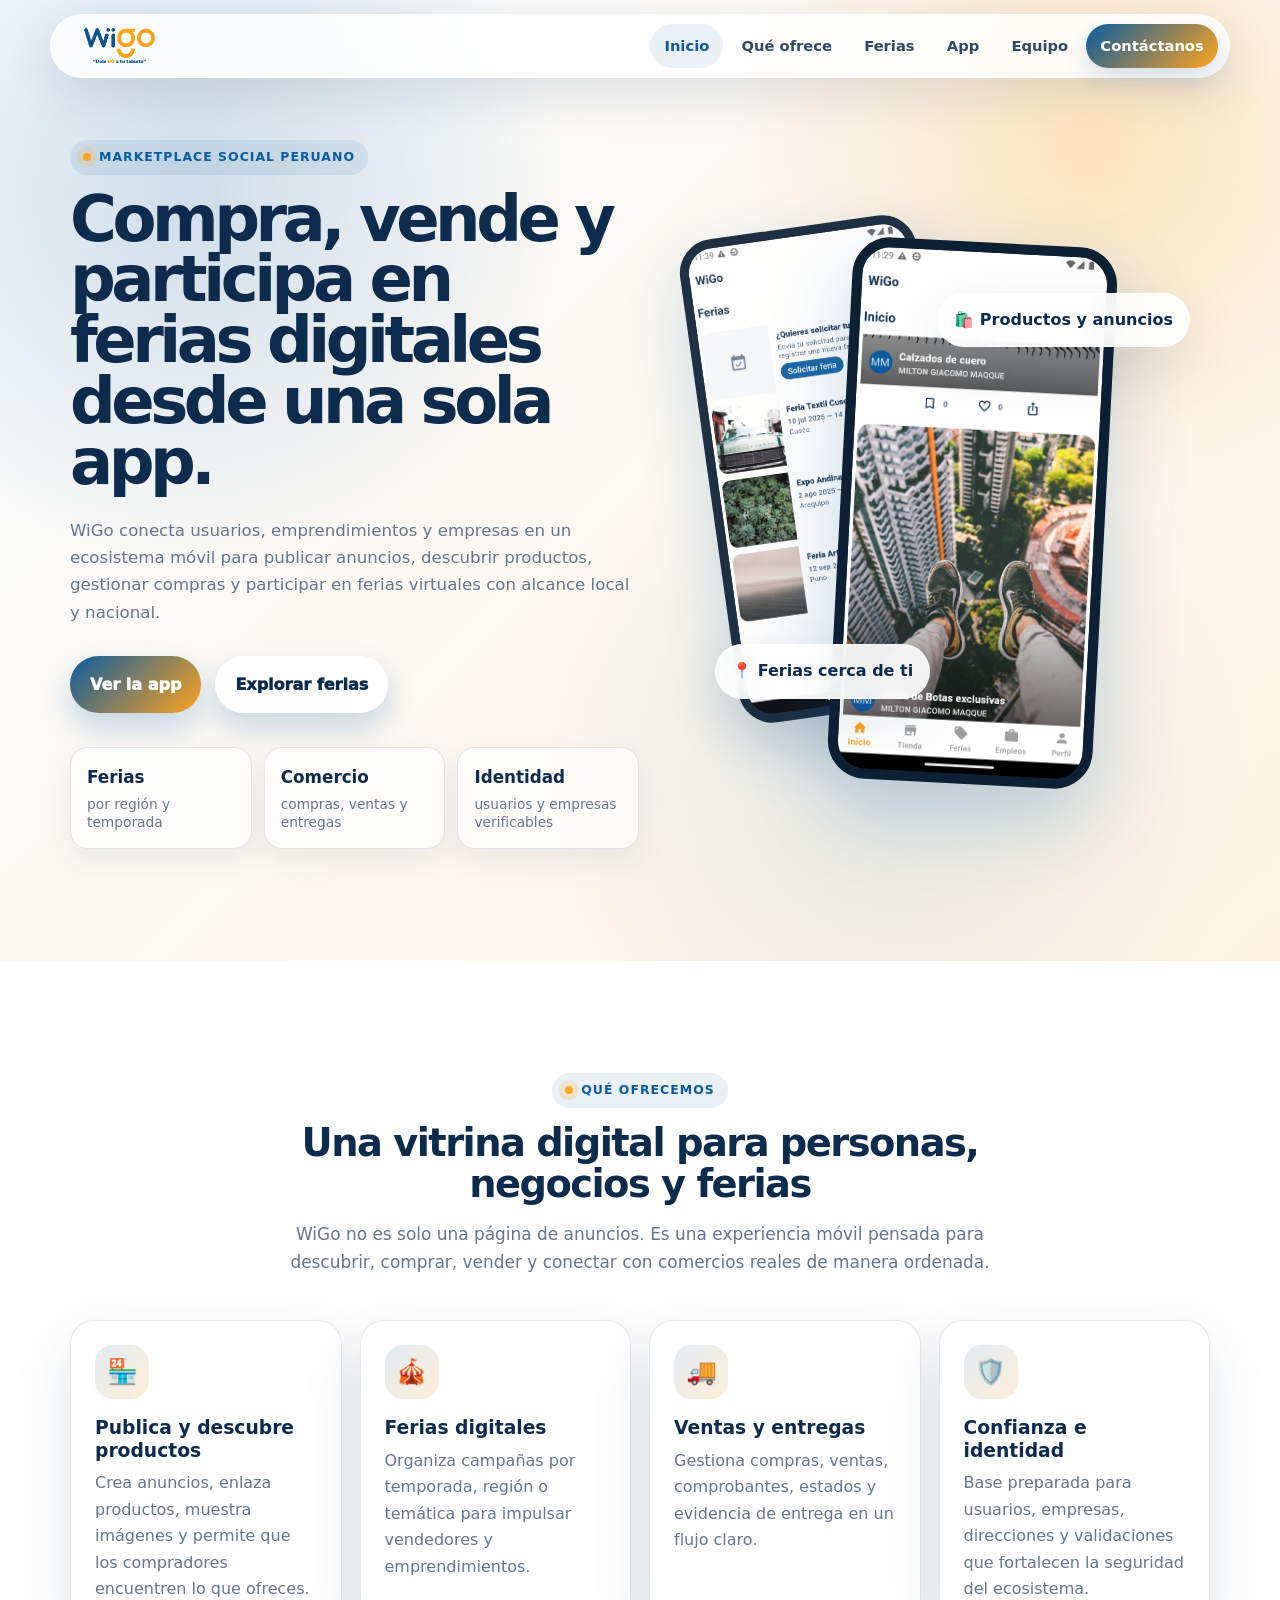
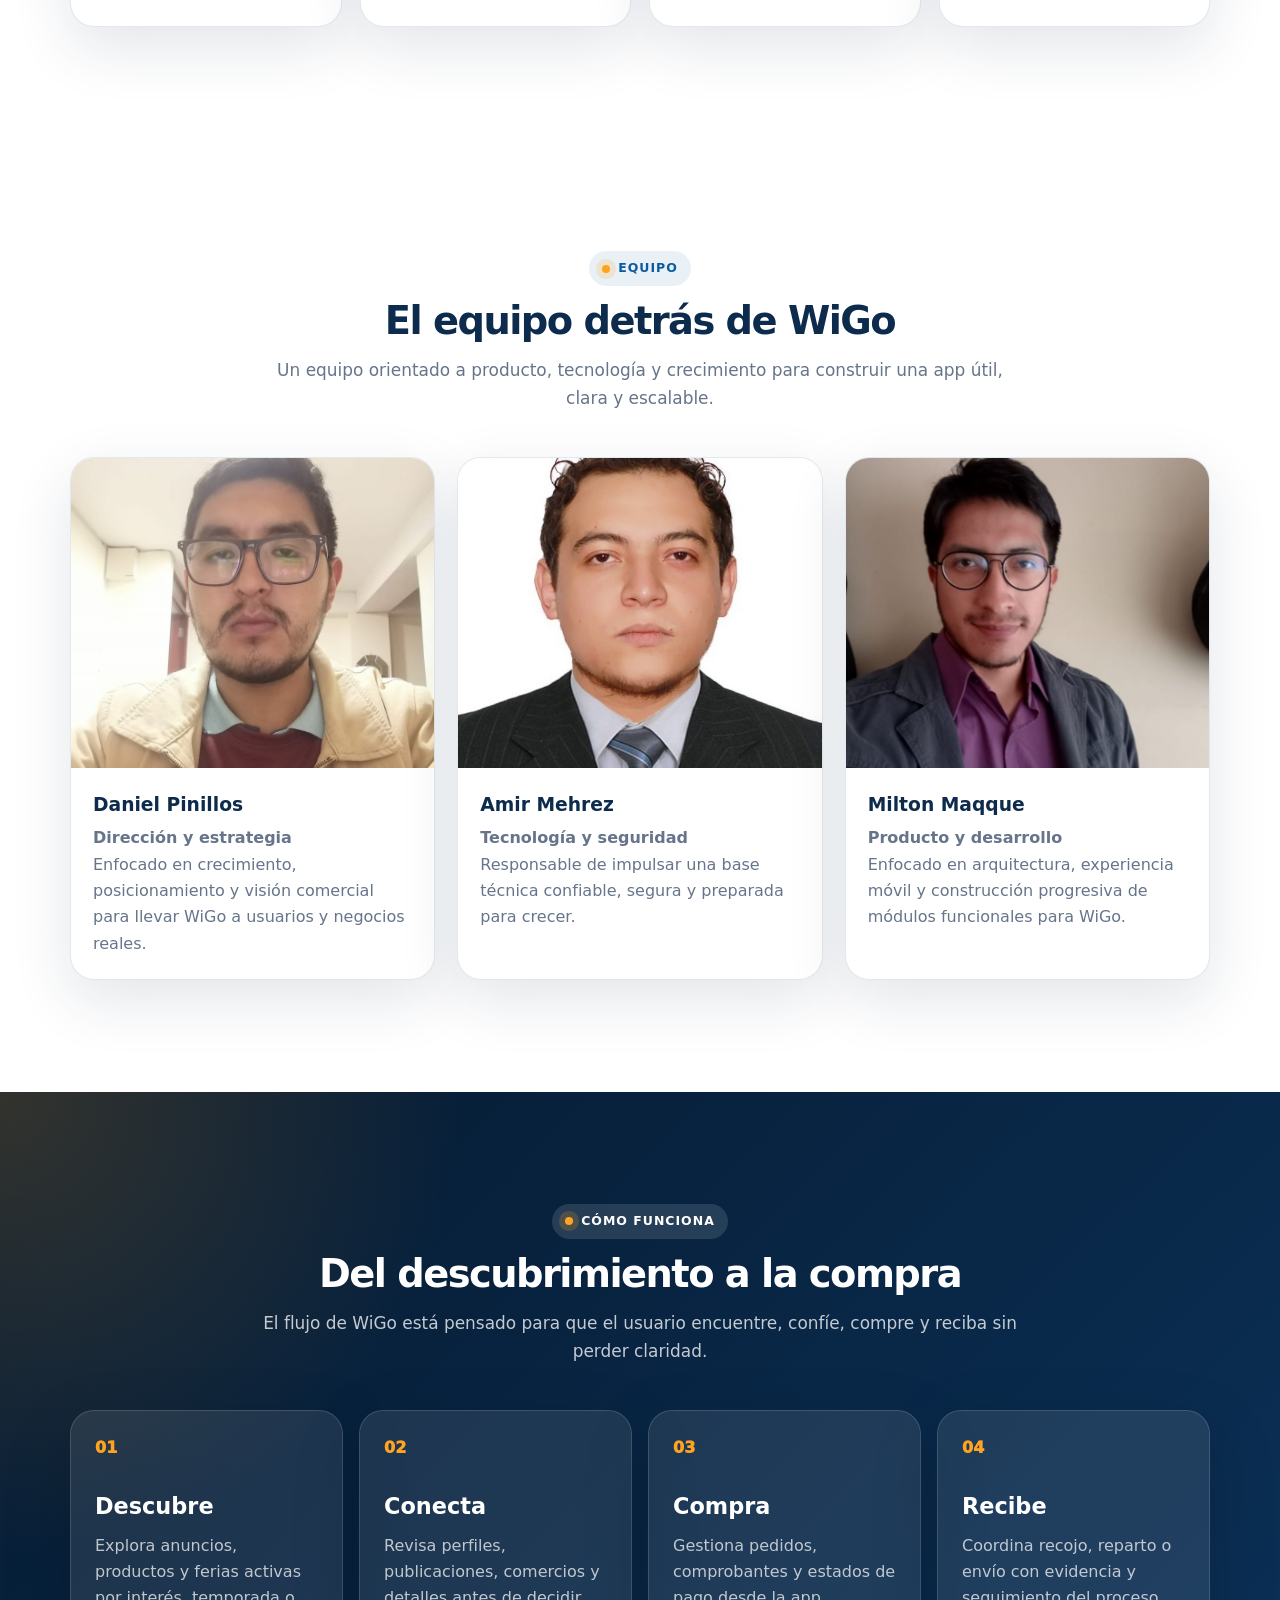
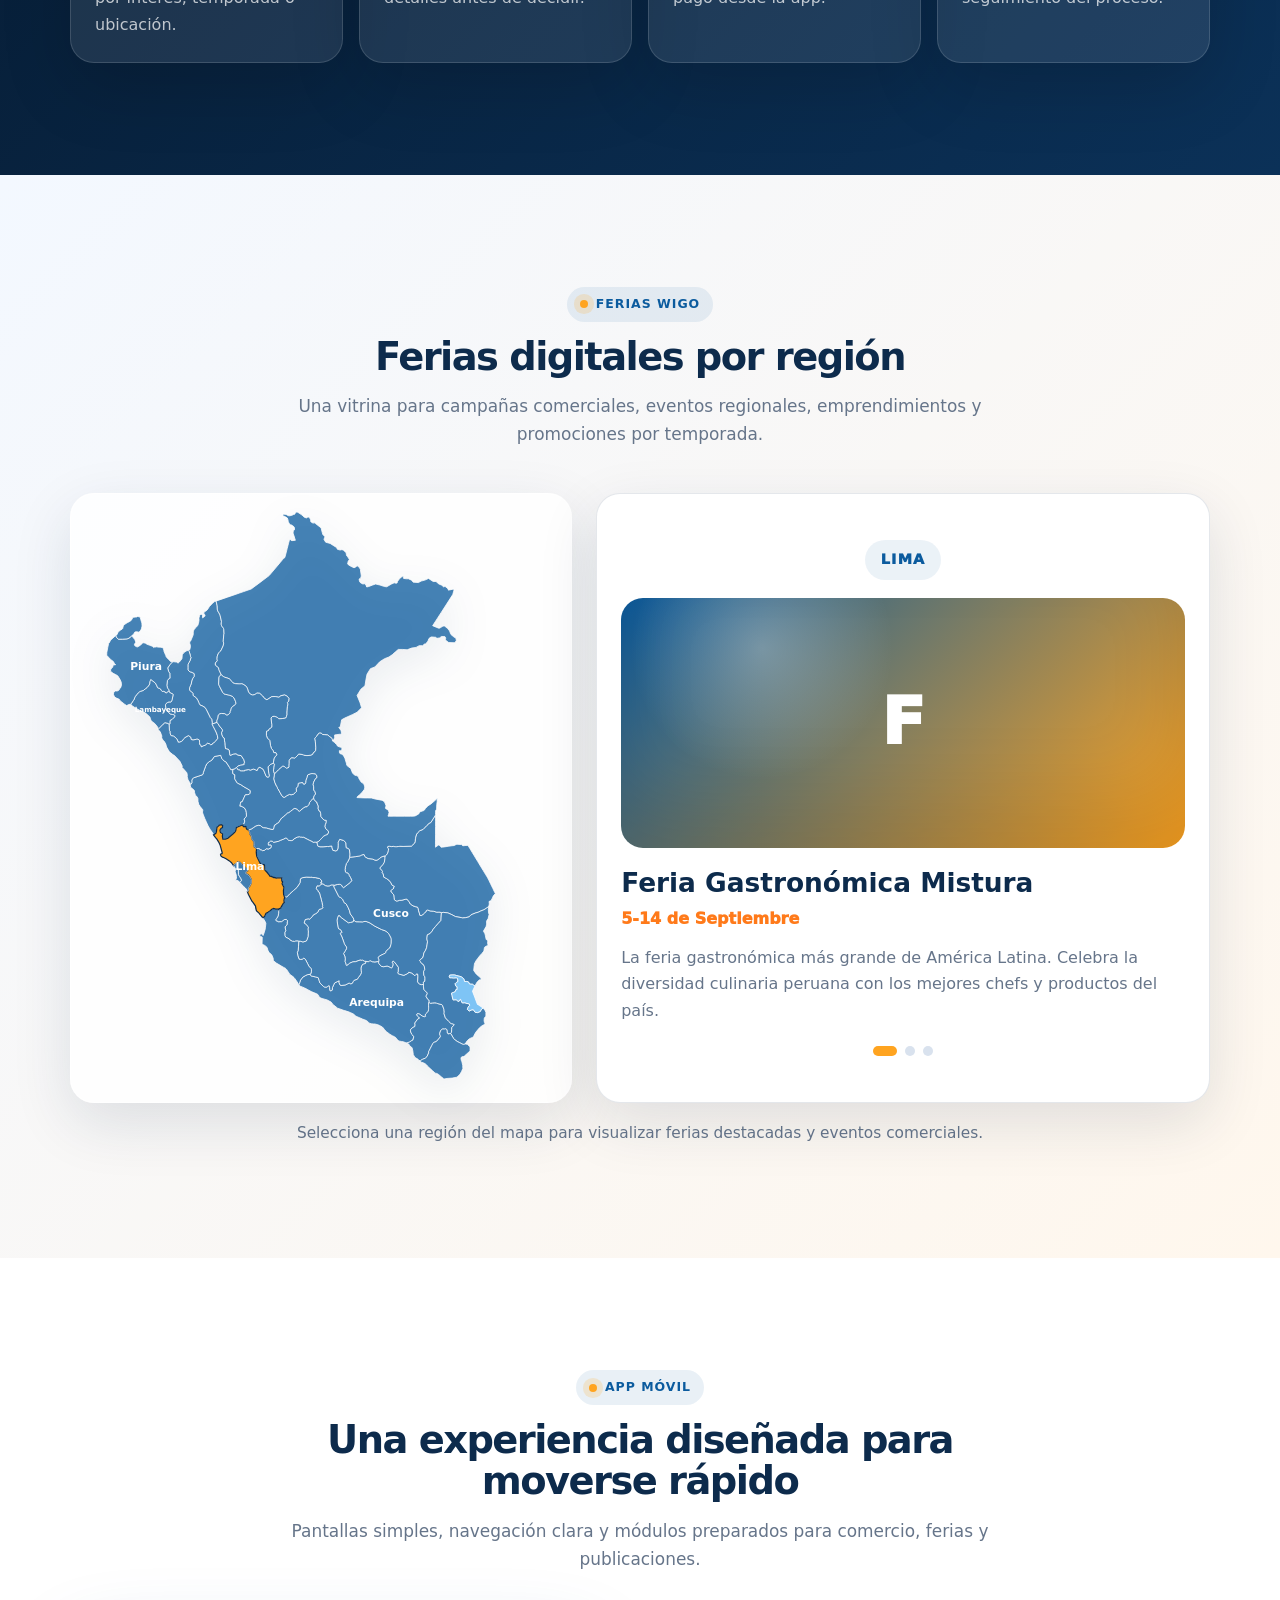
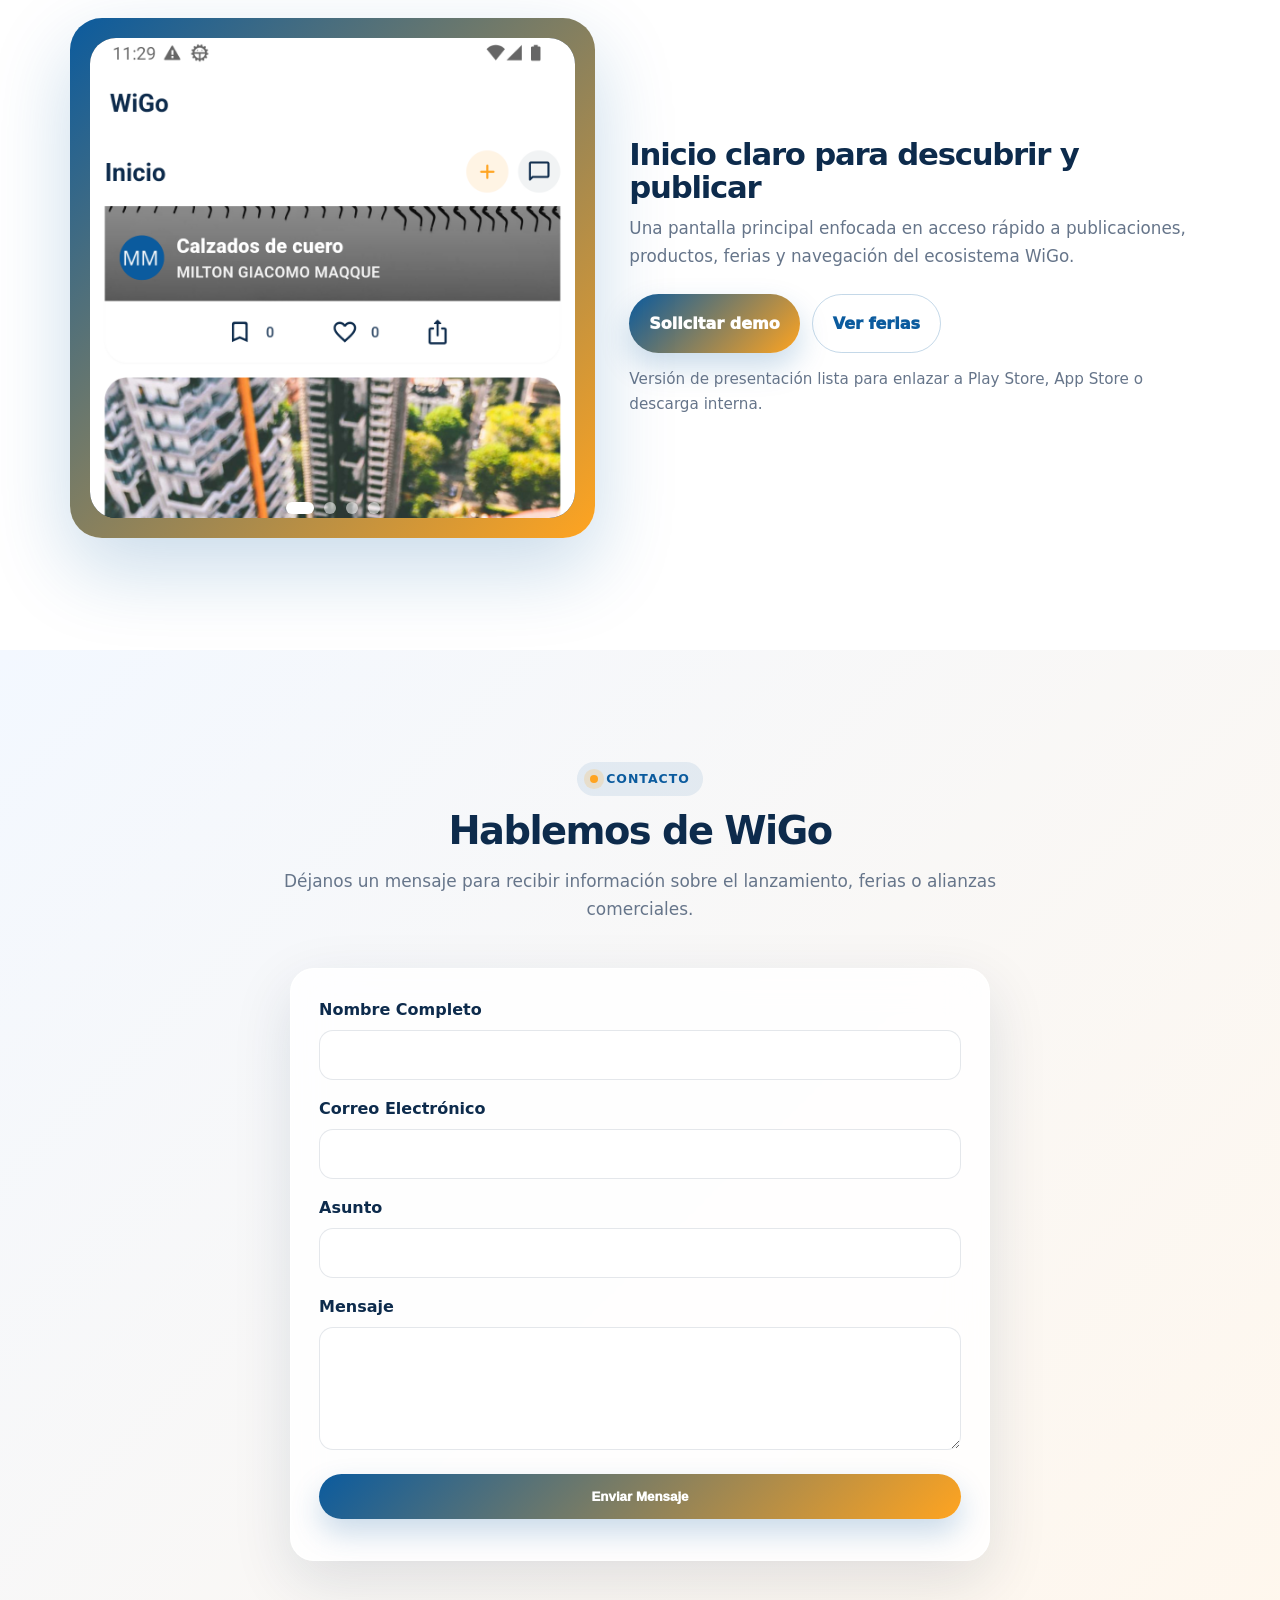
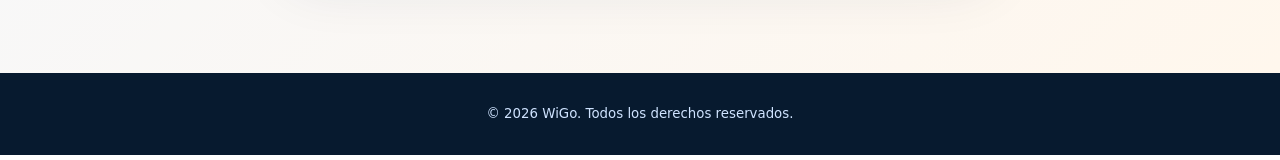
==== commit eb6d0ae3: "Mejora capturas Mejora del visor del app" ====
--- a/index.html
+++ b/index.html
@@ -1,173 +1,213 @@
 <!DOCTYPE html>
 <html lang="es">
 <head>
-    <meta charset="UTF-8">
-    <meta name="viewport" content="width=device-width, initial-scale=1.0">
-    <title>Wigo - Dale GO a tu talento</title>
-    
-  <link rel="stylesheet" href="css/styles.css">
+  <meta charset="UTF-8" />
+  <meta name="viewport" content="width=device-width, initial-scale=1.0" />
+  <title>WiGo - Compra, vende y conecta en ferias digitales</title>
+  <meta name="description" content="WiGo: marketplace social peruano para descubrir productos, publicar anuncios, comprar, vender y participar en ferias digitales." />
+
+  <link rel="preconnect" href="https://fonts.googleapis.com" />
+  <link rel="preconnect" href="https://fonts.gstatic.com" crossorigin />
+
+  <link rel="stylesheet" href="css/styles.css" />
 </head>
 <body>
-    <!-- Navigation -->
-    <nav>
-    <div class="nav-container">
-        <img src="assets/sources/wigo_slogan.png" alt="Wigo Logo" class="logo">
-        
+  <!-- Navigation -->
+  <header class="site-header">
+    <nav class="nav" aria-label="Navegación principal">
+      <div class="nav__container">
+        <a class="nav__brand" href="#home" aria-label="Ir al inicio">
+          <!-- Ajusta esta ruta según tu carpeta real de assets -->
+          <img
+            src="assets/sources/wigo_slogan.png"
+            alt="WiGo"
+            class="nav__logo"
+            loading="eager"
+            decoding="async"
+          />
+        </a>
+
         <!-- Menú hamburguesa - solo para móvil -->
-        <div class="menu-toggle" onclick="toggleMenu()">
-            <span></span>
-            <span></span>
-            <span></span>
-        </div>
-        
-        <ul class="nav-links" id="navLinks">
-            <li><a href="#home" onclick="closeMenu()">Home</a></li>
-            <li><a href="#quienes-somos" onclick="closeMenu()">¿Quiénes Somos?</a></li>
-            <li><a href="#nosotros" onclick="closeMenu()">Nosotros</a></li>
-            <li><a href="#historia" onclick="closeMenu()">Historia</a></li>
-            <li><a href="#ferias" onclick="closeMenu()">Ferias</a></li>
-            <li><a href="#descargas" onclick="closeMenu()">Descargas</a></li>
-            <li><a href="#contacto" onclick="closeMenu()">Contáctanos</a></li>
+        <button
+          class="nav__toggle"
+          id="menuToggle"
+          type="button"
+          aria-label="Abrir menú"
+          aria-controls="navLinks"
+          aria-expanded="false"
+        >
+          <span></span><span></span><span></span>
+        </button>
+
+        <ul class="nav__links" id="navLinks">
+          <li><a href="#home">Inicio</a></li>
+          <li><a href="#quienes-somos">Qué ofrece</a></li>
+          <li><a href="#ferias">Ferias</a></li>
+          <li><a href="#descargas">App</a></li>
+          <li><a href="#nosotros">Equipo</a></li>
+          <li><a href="#contacto" class="nav__cta">Contáctanos</a></li>
         </ul>
-    </div>
-</nav>
-
+      </div>
+    </nav>
+  </header>
+
+  <main>
     <!-- Home Section -->
-    <section id="home">
-        <div class="container">
-            <div class="home-content">
-                <h1>Bienvenido a Wigo</h1>
-                <p>
-                    En Wigo, estamos revolucionando la manera en que las personas se conectan y colaboran. 
-                    Nuestro proyecto nace de la visión de crear una plataforma innovadora que facilite la 
-                    comunicación y mejore la productividad de equipos y comunidades. Con tecnología de punta 
-                    y un diseño centrado en el usuario, Wigo se está convirtiendo en la herramienta preferida 
-                    para miles de usuarios que buscan eficiencia y simplicidad en sus interacciones diarias.
-                </p>
-            </div>
-        </div>
+    <section id="home" class="section hero-section">
+      <div class="hero-bg" aria-hidden="true"></div>
+      <div class="container">
+        <div class="hero">
+          <div class="hero__content reveal">
+            <span class="eyebrow">Marketplace social peruano</span>
+            <h1 class="hero__title">Compra, vende y participa en ferias digitales desde una sola app.</h1>
+            <p class="hero__text">
+              WiGo conecta usuarios, emprendimientos y empresas en un ecosistema móvil para publicar anuncios,
+              descubrir productos, gestionar compras y participar en ferias virtuales con alcance local y nacional.
+            </p>
+
+            <div class="hero__actions">
+              <a href="#descargas" class="btn">Ver la app</a>
+              <a href="#ferias" class="btn btn--light">Explorar ferias</a>
+            </div>
+
+            <div class="hero__stats" aria-label="Beneficios principales">
+              <div><strong>Ferias</strong><span>por región y temporada</span></div>
+              <div><strong>Comercio</strong><span>compras, ventas y entregas</span></div>
+              <div><strong>Identidad</strong><span>usuarios y empresas verificables</span></div>
+            </div>
+          </div>
+
+          <div class="hero__visual reveal">
+            <div class="phone-card phone-card--back">
+              <img src="assets/sources/screen_ferias.png" alt="Pantalla de ferias de WiGo" />
+            </div>
+            <div class="phone-card phone-card--front">
+              <img src="assets/sources/screen_pantallaprincipal.png" alt="Pantalla principal de WiGo" />
+            </div>
+            <div class="floating-card floating-card--top">🛍️ Productos y anuncios</div>
+            <div class="floating-card floating-card--bottom">📍 Ferias cerca de ti</div>
+          </div>
+        </div>
+      </div>
     </section>
 
     <!-- Quienes Somos Section -->
-    <section id="quienes-somos">
-        <div class="container">
-            <h2>¿Quiénes Somos?</h2>
-            <div class="about-grid">
-                <div class="about-card">
-                    <h3>Nuestra Misión</h3>
-                    <p>
-                        Transformar la comunicación digital mediante soluciones innovadoras y accesibles 
-                        que empoderen a las personas y organizaciones para alcanzar su máximo potencial. 
-                        Nos comprometemos a ofrecer herramientas intuitivas que simplifiquen procesos 
-                        complejos y fomenten la colaboración efectiva.
-                    </p>
-                </div>
-                <div class="about-card">
-                    <h3>Nuestra Visión</h3>
-                    <p>
-                        Ser la plataforma líder global en conectividad y colaboración, reconocida por 
-                        nuestra excelencia tecnológica, compromiso con la innovación continua y dedicación 
-                        al éxito de nuestros usuarios. Aspiramos a crear un ecosistema donde cada interacción 
-                        sea significativa y productiva.
-                    </p>
-                </div>
-            </div>
-        </div>
+    <section id="quienes-somos" class="section section--light">
+      <div class="container">
+        <div class="section-heading reveal">
+          <span class="eyebrow">Qué ofrecemos</span>
+          <h2 class="section__title">Una vitrina digital para personas, negocios y ferias</h2>
+          <p class="section__lead">
+            WiGo no es solo una página de anuncios. Es una experiencia móvil pensada para descubrir,
+            comprar, vender y conectar con comercios reales de manera ordenada.
+          </p>
+        </div>
+
+        <div class="features">
+          <article class="feature-card reveal">
+            <div class="feature-card__icon">🏪</div>
+            <h3>Publica y descubre productos</h3>
+            <p>Crea anuncios, enlaza productos, muestra imágenes y permite que los compradores encuentren lo que ofreces.</p>
+          </article>
+          <article class="feature-card reveal">
+            <div class="feature-card__icon">🎪</div>
+            <h3>Ferias digitales</h3>
+            <p>Organiza campañas por temporada, región o temática para impulsar vendedores y emprendimientos.</p>
+          </article>
+          <article class="feature-card reveal">
+            <div class="feature-card__icon">🚚</div>
+            <h3>Ventas y entregas</h3>
+            <p>Gestiona compras, ventas, comprobantes, estados y evidencia de entrega en un flujo claro.</p>
+          </article>
+          <article class="feature-card reveal">
+            <div class="feature-card__icon">🛡️</div>
+            <h3>Confianza e identidad</h3>
+            <p>Base preparada para usuarios, empresas, direcciones y validaciones que fortalecen la seguridad del ecosistema.</p>
+          </article>
+        </div>
+      </div>
     </section>
 
     <!-- Nosotros Section -->
-    <section id="nosotros">
-        <div class="container">
-            <h2>Nuestro Equipo</h2>
-            <div class="team-grid">
-                <div class="team-member">
-                    <div class="team-photo"><img src="assets/sources/avatar_daniel.jpg" alt="Daniel Pinillos" style="width:100%;height:100%;object-fit:cover;border-radius:50%;display:block;"></div>
-                    <div class="team-info">
-                        <h3>Daniel Pinillos</h3>
-                        <div class="role">CEO & Fundador</div>
-                        <p>
-                            Con más de 5 años de experiencia en marketing y liderazgo empresarial, 
-                            Daniel ha dirigido múltiples proyectos exitosos en el sector de comunicaciones 
-                            digitales. Su visión estratégica y pasión por la innovación son el motor 
-                            que impulsa a Wigo hacia nuevos horizontes.
-                        </p>
-                    </div>
-                </div>
-                <div class="team-member">
-                    <div class="team-photo"><img src="assets/sources/avatar_amir.jpg" alt="Amir Mehrez" style="width:100%;height:100%;object-fit:cover;border-radius:50%;display:block;"></div>
-                    <div class="team-info">
-                        <h3>Amir Mehrez</h3>
-                        <div class="role">CTO</div>
-                        <p>
-                            Ingeniero en sistemas con especialización en Ciberseguridad y 
-                            hacking etico. Lidera el equipo técnico con una visión 
-                            innovadora, asegurando que cada desarrollo cumpla con los más altos 
-                            estándares de calidad y seguridad.
-                        </p>
-                    </div>
-                </div>
-                <div class="team-member">
-                    <div class="team-photo"><img src="assets/sources/avatar_milton.jpg" alt="Milton Maqque" style="width:100%;height:100%;object-fit:cover;border-radius:50%;display:block;"></div>
-                    <div class="team-info">
-                        <h3>Milton Maqque</h3>
-                        <div class="role">Director de Desarrollo</div>
-                        <p>
-                            Ingeniero de sistemas con mas de 3 años de experiencia en gestion de proyectos.
-                            Haciendo de Wigo una plataforma fácil de usar y visualmente impactante, garantizando 
-                            la satisfacción de nuestros usuarios.
-                        </p>
-                    </div>
-                </div>
-            </div>
-        </div>
+    <section id="nosotros" class="section section--light">
+      <div class="container">
+        <div class="section-heading reveal">
+          <span class="eyebrow">Equipo</span>
+          <h2 class="section__title">El equipo detrás de WiGo</h2>
+          <p class="section__lead">Un equipo orientado a producto, tecnología y crecimiento para construir una app útil, clara y escalable.</p>
+        </div>
+
+        <div class="team">
+          <article class="member reveal">
+            <div class="member__photo">
+              <img src="assets/sources/avatar_daniel.jpg" alt="Foto de Daniel Pinillos" loading="lazy" decoding="async" />
+            </div>
+            <div class="member__info">
+              <h3>Daniel Pinillos</h3>
+              <p class="member__role">Dirección y estrategia</p>
+              <p>Enfocado en crecimiento, posicionamiento y visión comercial para llevar WiGo a usuarios y negocios reales.</p>
+            </div>
+          </article>
+
+          <article class="member reveal">
+            <div class="member__photo">
+              <img src="assets/sources/avatar_amir.jpg" alt="Foto de Amir Mehrez" loading="lazy" decoding="async" />
+            </div>
+            <div class="member__info">
+              <h3>Amir Mehrez</h3>
+              <p class="member__role">Tecnología y seguridad</p>
+              <p>Responsable de impulsar una base técnica confiable, segura y preparada para crecer.</p>
+            </div>
+          </article>
+
+          <article class="member reveal">
+            <div class="member__photo">
+              <img src="assets/sources/avatar_milton.jpg" alt="Foto de Milton Maqque" loading="lazy" decoding="async" />
+            </div>
+            <div class="member__info">
+              <h3>Milton Maqque</h3>
+              <p class="member__role">Producto y desarrollo</p>
+              <p>Enfocado en arquitectura, experiencia móvil y construcción progresiva de módulos funcionales para WiGo.</p>
+            </div>
+          </article>
+        </div>
+      </div>
     </section>
 
     <!-- Historia Section -->
-    <section id="historia">
-        <div class="container">
-            <h2>Nuestra Historia</h2>
-            <div class="timeline">
-                <div class="timeline-item">
-                    <div class="timeline-dot"></div>
-                    <div class="timeline-content">
-                        <div class="timeline-year">2023</div>
-                        <p>Fundación de Wigo con un equipo de 5 visionarios comprometidos con cambiar la comunicación digital.</p>
-                    </div>
-                </div>
-                <div class="timeline-item">
-                    <div class="timeline-dot"></div>
-                    <div class="timeline-content">
-                        <div class="timeline-year">2024</div>
-                        <p>Lanzamiento de la versión beta con 1,000 usuarios iniciales y feedback excepcional de la comunidad.</p>
-                    </div>
-                </div>
-                <div class="timeline-item">
-                    <div class="timeline-dot"></div>
-                    <div class="timeline-content">
-                        <div class="timeline-year">2025</div>
-                        <p>Expansión internacional alcanzando 50,000 usuarios activos en 15 países y múltiples reconocimientos.</p>
-                    </div>
-                </div>
-                <div class="timeline-item">
-                    <div class="timeline-dot"></div>
-                    <div class="timeline-content">
-                        <div class="timeline-year">2026</div>
-                        <p>Lanzamiento de funciones avanzadas de IA y consolidación como líder del mercado con 200,000+ usuarios.</p>
-                    </div>
-                </div>
-            </div>
-        </div>
+    <section id="historia" class="section section--dark">
+      <div class="container">
+        <div class="section-heading reveal">
+          <span class="eyebrow eyebrow--light">Cómo funciona</span>
+          <h2 class="section__title section__title--light">Del descubrimiento a la compra</h2>
+          <p class="section__lead section__lead--light">El flujo de WiGo está pensado para que el usuario encuentre, confíe, compre y reciba sin perder claridad.</p>
+        </div>
+
+        <div class="process">
+          <article class="process-card reveal"><span>01</span><h3>Descubre</h3><p>Explora anuncios, productos y ferias activas por interés, temporada o ubicación.</p></article>
+          <article class="process-card reveal"><span>02</span><h3>Conecta</h3><p>Revisa perfiles, publicaciones, comercios y detalles antes de decidir.</p></article>
+          <article class="process-card reveal"><span>03</span><h3>Compra</h3><p>Gestiona pedidos, comprobantes y estados de pago desde la app.</p></article>
+          <article class="process-card reveal"><span>04</span><h3>Recibe</h3><p>Coordina recojo, reparto o envío con evidencia y seguimiento del proceso.</p></article>
+        </div>
+      </div>
     </section>
 
     <!-- Ferias Section -->
-    <section id="ferias">
-        <div class="container">
-            <h2>Ferias del Perú</h2>
-            <div class="ferias-container">
-                <div class="peru-map">
-    <svg class="map-svg" viewBox="0 0 600 800" xmlns="http://www.w3.org/2000/svg">
-        <!-- Mapa detallado del Perú con formas realistas de provincias -->
-        <g id="provinces">
+    <section id="ferias" class="section section--soft">
+      <div class="container">
+        <div class="section-heading reveal">
+          <span class="eyebrow">Ferias WiGo</span>
+          <h2 class="section__title">Ferias digitales por región</h2>
+          <p class="section__lead">Una vitrina para campañas comerciales, eventos regionales, emprendimientos y promociones por temporada.</p>
+        </div>
+
+        <div class="ferias reveal">
+          <div class="map">
+            <div class="map__frame" aria-label="Mapa del Perú (selecciona una región)">
+              <!-- SVG original (sin tocar la data de provincias) -->
+              <!-- IMPORTANTE: aquí solo se mantuvo el SVG que ya tenías. -->
+              <svg class="map__svg" viewBox="0 0 600 800" xmlns="http://www.w3.org/2000/svg">
+                        <g id="provinces">
             <!-- Amazonas -->
             <path class="province" data-province="amazonas" d="m 154.144,293.955 -1.29,0.282 -2.86,1.045 -2.605,0.595 0,-1.787 -0.671,-4.469 -1.117,-1.564 -1.327,-1.327 -0.007,-0.379 -5.243,-10.642 -1.747,-2.655 -4.093,-2.46 -1.497,-0.427 -1.415,-0.785 -0.746,-1.099 -0.426,-0.966 -0.563,-1.467 -0.944,-2.302 -2.318,-3.88 -4.102,-3.056 -0.693,-0.422 0.156,-2.964 -2.625,-2.251 -2.251,-1.875 0,-3.751 1.5,-3.375 1.126,-3.001 0.375,-3 1.5,-3.751 1.875,-2.626 0,-3.75 -1.875,-1.126 -1.639,-0.468 -0.089,-0.55 -2.023,-0.107 -3,-3 0,-3.751 0,-3.751 1.5,-3.001 1.5,-2.625 1.244,-4.56 -0.393,-0.599 -0.368,-0.81 -0.166,-1.247 -1.434,-4.869 -0.99,-2.337 1.084,-0.44 0.718,-0.833 0.705,-3.456 -0.109,-2.38 -0.738,-2.233 -0.101,-1.057 0.018,-1.411 0.538,-0.273 0.766,-0.944 3.326,-7.777 0.237,-0.956 0.107,-1.11 0.005,-1.565 0.078,-1.34 0.545,-1.983 0.391,-0.815 2.775,-3.412 1.95,-1.982 0.291,-0.396 0.628,-1.293 0.462,-1.475 0.689,-3.293 0.231,-2.594 -0.154,-1.407 0.118,-0.909 0.67,-2.619 0.261,-0.921 0.711,-0.755 1.198,-0.401 0.937,0.094 0.77,0.626 0.362,1.15 -0.125,2.767 0.38,0.124 2.798,-2.024 0.463,-0.861 -0.454,-1.649 -0.951,-0.879 -0.523,-1.354 0.653,-1.114 1.049,-0.856 1.471,-0.85 1.067,-0.772 2.099,-2.578 1.399,-2.509 4.656,-4.935 2.808,-2.299 2.107,-0.75 1.563,6.824 0.178,4.282 0.106,1.34 0.422,1.303 1.665,2.702 1.435,2.885 0.344,1.091 1.82,8.172 -0.243,1.8 -0.119,1.688 0.095,1.062 0.261,0.909 0.581,1.157 1.624,2.089 0.475,0.708 0.356,0.791 0.213,0.957 0.379,6.252 -0.415,0.856 -0.628,7.44 -0.065,2.232 0.278,0.945 0.238,1.418 -0.356,2.421 -0.297,1.241 -2.733,5.754 -1.043,1.648 -0.801,0.644 -0.889,0.945 -0.77,1.005 -0.772,1.182 -0.747,1.831 -0.592,2.069 -0.237,2.47 0.082,1.3 0.343,1.987 -2.753,3.097 0,3 4.126,3.376 0.29,0.145 0.438,2.384 0.415,1.242 2.572,5.548 0.427,0.556 -0.534,0.26 -1.066,0.887 -0.961,1.272 -0.498,0.858 -0.237,1.243 -0.385,8.959 0.586,1.538 0.629,1.362 4.434,8.466 1.767,1.977 1.128,0.488 1.19,0.3 1.935,0.394 1.872,0.436 1.661,0.41 3.826,1.347 2.093,2.191 1.06,1.721 0.524,1.232 0.814,1.979 0.688,2.778 -0.919,1.743 -1.548,1.268 -1.577,0.978 -1.008,0.758 -0.83,1.008 -0.682,1.357 -0.355,1.21 -0.421,1.677 -0.451,0.972 -0.374,0.214 0,1.854 -2.25,2.625 -2.251,1.125 -3,-2.25 -4.501,-0.375 -2.251,0.375 -2.269,1.92 -0.558,4.255 -0.688,1.477 -0.723,2.065 -0.071,1.59 z"/>
             
@@ -249,88 +289,107 @@
             <!-- Lake Titicaca (Lago Titicaca) -->
             <path class="province lake" data-province="lake-titicaca" d="m 495.494,649.265 3.348,2.739 0.913,3.652 3.044,0 2.435,0.609 1.522,3.044 4.262,0.304 1.826,1.522 1.544,0.662 -3.512,7.476 3.478,9.294 3.439,9.186 1.537,0.8 3.352,2.234 2.986,2.19 -2.171,1.336 -1.826,3.348 -3.957,1.522 -3.349,-0.609 -2.131,-3.348 -2.13,0 -3.957,1.826 -2.435,-2.435 1.218,-3.348 2.131,-2.435 -0.61,-1.826 -4.565,-0.913 -1.767,-0.936 -0.059,0.326 -3.653,0 -1.218,-2.434 -0.913,-2.436 -1.217,0.61 -1.217,2.434 -1.523,-0.608 -2.131,-1.826 -1.826,0 -2.434,0.303 -0.913,-2.739 -0.61,-3.348 -0.913,-3.348 3.044,-1.218 2.131,-0.913 0.913,-2.739 1.826,-0.305 0,-3.957 -2.131,-1.217 -0.608,-3.044 1.521,-1.522 2.436,-1.522 -0.609,-4.261 -1.827,-0.914 -3.652,0.305 -2.739,-0.305 -2.739,0 -0.61,-1.826 0.61,-1.826 3.347,-0.305 3.349,0 3.044,0.914 3.652,0.914 z"/>
         </g>
-        
-        <!-- Etiquetas de provincias seleccionadas -->
-        <text x="55" y="220" text-anchor="middle" font-size="15" fill="#fff" font-weight="bold">Piura</text>
-        <text x="75" y="280" text-anchor="middle" font-size="10" fill="#fff" font-weight="bold">Lambayeque</text>
-        <text x="200" y="500" text-anchor="middle" font-size="15" fill="#fff" font-weight="bold">Lima</text>
-        <text x="397" y="565" text-anchor="middle" font-size="15" fill="#fff" font-weight="bold">Cusco</text>
-        <text x="377" y="690" text-anchor="middle" font-size="15" fill="#fff" font-weight="bold">Arequipa</text>
-    </svg>
-    <br>
-    <br>
-    <br>
-</div>
-                <div class="feria-carousel">
-                    <div class="province-name" id="currentProvince">Lima</div>
-                    <div id="feriaSlides">
-                        <!-- Slides se cargarán dinámicamente -->
-                    </div>
-                    <div class="carousel-indicators" id="feriaIndicators">
-                        <!-- Indicadores se cargarán dinámicamente -->
-                    </div>
-                </div>
-            </div>
-        </div>
+
+                <text x="200" y="500" text-anchor="middle" font-size="15" fill="#fff" font-weight="bold">Lima</text>
+                <text x="397" y="565" text-anchor="middle" font-size="15" fill="#fff" font-weight="bold">Cusco</text>
+                <text x="377" y="690" text-anchor="middle" font-size="15" fill="#fff" font-weight="bold">Arequipa</text>
+                <text x="55" y="220" text-anchor="middle" font-size="15" fill="#fff" font-weight="bold">Piura</text>
+                <text x="75" y="280" text-anchor="middle" font-size="10" fill="#fff" font-weight="bold">Lambayeque</text>
+              </svg>
+            </div>
+          </div>
+
+          <aside class="feria" aria-label="Carrusel de ferias">
+            <div class="feria__province" id="currentProvince">Lima</div>
+            <div id="feriaSlides"></div>
+            <div class="feria__indicators" id="feriaIndicators" aria-hidden="true"></div>
+          </aside>
+        </div>
+        <p class="note">Selecciona una región del mapa para visualizar ferias destacadas y eventos comerciales.</p>
+      </div>
     </section>
 
     <!-- Descargas Section -->
-    <section id="descargas">
-        <div class="container">
-            <h2>Descarga Wigo</h2>
-            <div class="download-container">
-                <div class="carousel">
-                    <div class="carousel-item active"><img src="assets/sources/screen_pantallaprincipal.png" alt="Pantalla Principal" style="width:100%;height:100%;object-fit:cover;border-radius:inherit;display:block;"></div>
-                    <div class="carousel-item"><img src="assets/sources/screen_menu.png" alt="Tienda" style="width:100%;height:100%;object-fit:cover;border-radius:inherit;display:block;"></div>
-                    <div class="carousel-item"><img src="assets/sources/screen_ferias.png" alt="Ferias" style="width:100%;height:100%;object-fit:cover;border-radius:inherit;display:block;"></div>
-                    <div class="carousel-item"><img src="assets/sources/screen_intuitivo.png" alt="Configuración" style="width:100%;height:100%;object-fit:cover;border-radius:inherit;display:block;"></div>
-                    <div class="carousel-controls">
-                        <span class="carousel-dot active" onclick="goToSlide(0)"></span>
-                        <span class="carousel-dot" onclick="goToSlide(1)"></span>
-                        <span class="carousel-dot" onclick="goToSlide(2)"></span>
-                        <span class="carousel-dot" onclick="goToSlide(3)"></span>
-                    </div>
-                </div>
-                <div class="download-description">
-                    <h3 id="feature-title">Interfaz Intuitiva</h3>
-                    <p id="feature-description">
-                        Nuestra pantalla principal está diseñada para que encuentres todo lo que necesitas 
-                        al alcance de tu mano. Navegación simple, diseño limpio y acceso rápido a todas 
-                        las funciones principales de Wigo.
-                    </p>
-                    <a href="#" class="download-btn">Descargar Ahora</a>
-                </div>
-            </div>
-        </div>
+    <section id="descargas" class="section">
+      <div class="container">
+        <div class="section-heading reveal">
+          <span class="eyebrow">App móvil</span>
+          <h2 class="section__title">Una experiencia diseñada para moverse rápido</h2>
+          <p class="section__lead">Pantallas simples, navegación clara y módulos preparados para comercio, ferias y publicaciones.</p>
+        </div>
+
+        <div class="download reveal">
+          <div class="download__carousel" aria-label="Capturas de la app">
+            <div class="appshots" id="appShots">
+              <!-- Las imágenes se inyectan desde JS para mantener HTML limpio -->
+            </div>
+
+            <div class="appshots__controls" id="appShotsDots" aria-label="Indicadores del carrusel"></div>
+          </div>
+
+          <div class="download__content">
+            <h3 id="featureTitle">Interfaz Intuitiva</h3>
+            <p id="featureDescription">
+              Nuestra pantalla principal está diseñada para que encuentres todo lo que necesitas
+              al alcance de tu mano. Navegación simple, diseño limpio y acceso rápido a todas
+              las funciones principales de WiGo.
+            </p>
+
+            <div class="download__actions">
+              <a href="#contacto" class="btn" role="button">Solicitar demo</a>
+              <a href="#ferias" class="btn btn--ghost" role="button">Ver ferias</a>
+            </div>
+
+            <p class="download__hint">Versión de presentación lista para enlazar a Play Store, App Store o descarga interna.</p>
+          </div>
+        </div>
+      </div>
     </section>
 
     <!-- Contacto Section -->
-    <section id="contacto">
-        <div class="container">
-            <h2>Contáctanos</h2>
-            <form class="contact-form" onsubmit="handleSubmit(event)">
-                <div class="form-group">
-                    <label for="nombre">Nombre Completo</label>
-                    <input type="text" id="nombre" name="nombre" required>
-                </div>
-                <div class="form-group">
-                    <label for="email">Correo Electrónico</label>
-                    <input type="email" id="email" name="email" required>
-                </div>
-                <div class="form-group">
-                    <label for="asunto">Asunto</label>
-                    <input type="text" id="asunto" name="asunto" required>
-                </div>
-                <div class="form-group">
-                    <label for="mensaje">Mensaje</label>
-                    <textarea id="mensaje" name="mensaje" required></textarea>
-                </div>
-                <button type="submit" class="submit-btn">Enviar Mensaje</button>
-            </form>
-        </div>
-    </section>
-
-    
-  <script src="js/main.js"></script>
+    <section id="contacto" class="section section--soft">
+      <div class="container">
+        <div class="section-heading reveal">
+          <span class="eyebrow">Contacto</span>
+          <h2 class="section__title">Hablemos de WiGo</h2>
+          <p class="section__lead">Déjanos un mensaje para recibir información sobre el lanzamiento, ferias o alianzas comerciales.</p>
+        </div>
+
+        <form class="form" id="contactForm" novalidate>
+          <div class="form__group">
+            <label for="nombre">Nombre Completo</label>
+            <input type="text" id="nombre" name="nombre" autocomplete="name" required />
+          </div>
+
+          <div class="form__group">
+            <label for="email">Correo Electrónico</label>
+            <input type="email" id="email" name="email" autocomplete="email" required />
+          </div>
+
+          <div class="form__group">
+            <label for="asunto">Asunto</label>
+            <input type="text" id="asunto" name="asunto" required />
+          </div>
+
+          <div class="form__group">
+            <label for="mensaje">Mensaje</label>
+            <textarea id="mensaje" name="mensaje" rows="5" required></textarea>
+          </div>
+
+          <button type="submit" class="btn btn--full">Enviar Mensaje</button>
+          <p class="form__status" id="formStatus" role="status" aria-live="polite"></p>
+        </form>
+      </div>
+    </section>
+  </main>
+
+  <footer class="footer">
+    <div class="container footer__inner">
+      <small>© <span id="year"></span> WiGo. Todos los derechos reservados.</small>
+    </div>
+  </footer>
+
+  <script src="js/ferias.js" defer></script>
+  <script src="js/main.js" defer></script>
 </body>
 </html>
--- a/css/styles.css
+++ b/css/styles.css
@@ -1,622 +1,198 @@
-* {
-            margin: 0;
-            padding: 0;
-            box-sizing: border-box;
-        }
+:root {
+  --wigo-blue: #0b5b9e;
+  --wigo-blue-2: #073d72;
+  --wigo-orange: #ffa420;
+  --wigo-orange-2: #ff7a1a;
+  --ink: #0d2b4c;
+  --text: #20344d;
+  --muted: #66758a;
+  --line: rgba(13, 43, 76, 0.11);
+  --bg: #ffffff;
+  --soft: #f4f8fc;
+  --soft2: #fff7ed;
+  --dark: #071a2f;
+  --radius: 24px;
+  --radius-sm: 16px;
+  --shadow: 0 20px 60px rgba(13, 43, 76, 0.12);
+  --shadow2: 0 30px 80px rgba(11, 91, 158, 0.22);
+}
 
-        body {
-            font-family: 'Segoe UI', Tahoma, Geneva, Verdana, sans-serif;
-            line-height: 1.6;
-            color: #333;
-        }
+* { box-sizing: border-box; }
+html { scroll-behavior: smooth; }
+body {
+  margin: 0;
+  font-family: Inter, ui-sans-serif, system-ui, -apple-system, BlinkMacSystemFont, "Segoe UI", sans-serif;
+  line-height: 1.65;
+  color: var(--text);
+  background: var(--bg);
+}
+body::selection { background: rgba(255, 164, 32, .28); }
+img { max-width: 100%; display: block; }
+a { color: inherit; }
+.container { width: min(1180px, 100%); margin: 0 auto; padding: 0 1.25rem; }
+.section { padding: 112px 0; position: relative; overflow: hidden; }
+.section--light { background: #fff; }
+.section--soft { background: linear-gradient(135deg, #f3f8ff 0%, #fff7ed 100%); }
+.section--dark { background: radial-gradient(circle at top left, rgba(255,164,32,.18), transparent 32%), linear-gradient(135deg, #061a30, #0b3158); color: #fff; }
+.section-heading { text-align: center; width: min(760px, 100%); margin: 0 auto 44px; }
+.section__title { margin: 0; color: var(--ink); font-size: clamp(2rem, 3vw, 3.15rem); line-height: 1.08; letter-spacing: -0.04em; }
+.section__title--light { color: #fff; }
+.section__lead { margin: 16px auto 0; color: var(--muted); font-size: 1.06rem; }
+.section__lead--light { color: rgba(255,255,255,.76); }
+.eyebrow { display: inline-flex; align-items: center; gap: 8px; margin-bottom: 14px; padding: 7px 13px; border-radius: 999px; background: rgba(11,91,158,.09); color: var(--wigo-blue); font-weight: 900; font-size: .78rem; letter-spacing: .08em; text-transform: uppercase; }
+.eyebrow::before { content: ""; width: 8px; height: 8px; border-radius: 50%; background: var(--wigo-orange); box-shadow: 0 0 0 6px rgba(255,164,32,.18); }
+.eyebrow--light { color: #fff; background: rgba(255,255,255,.12); }
 
-        /* Navbar */
-        nav {
-            background: linear-gradient(135deg, #FF9933, #0066CC);
-            padding: 1rem 2rem;
-            position: fixed;
-            width: 100%;
-            top: 0;
-            z-index: 1000;
-            box-shadow: 0 2px 10px rgba(0,0,0,0.1);
-        }
+/* Header / Nav */
+.site-header { position: fixed; inset: 0 0 auto 0; z-index: 1000; padding: 14px 0; pointer-events: none; }
+.nav { width: min(1180px, calc(100% - 32px)); margin: 0 auto; background: rgba(255,255,255,.84); border: 1px solid rgba(255,255,255,.65); box-shadow: 0 16px 50px rgba(13,43,76,.12); backdrop-filter: blur(18px); border-radius: 999px; pointer-events: auto; }
+.nav__container { display: flex; align-items: center; justify-content: space-between; gap: 1rem; padding: .55rem .7rem .55rem 1.05rem; }
+.nav__brand { display: inline-flex; align-items: center; }
+.nav__logo { height: 42px; object-fit: contain; }
+.nav__links { list-style: none; display: flex; align-items: center; gap: .25rem; margin: 0; padding: 0; }
+.nav__links a { display: inline-flex; padding: .62rem .88rem; border-radius: 999px; color: var(--ink); text-decoration: none; font-weight: 800; font-size: .92rem; opacity: .86; transition: .2s ease; }
+.nav__links a:hover, .nav__links a.is-active { background: rgba(11,91,158,.08); opacity: 1; color: var(--wigo-blue); }
+.nav__links .nav__cta { color: #fff; opacity: 1; background: linear-gradient(135deg, var(--wigo-blue), var(--wigo-orange)); box-shadow: 0 10px 24px rgba(11,91,158,.18); }
+.nav__toggle { display: none; background: var(--ink); border: 0; padding: .55rem .62rem; cursor: pointer; border-radius: 999px; }
+.nav__toggle span { display: block; width: 24px; height: 2px; background: #fff; border-radius: 999px; margin: 5px 0; transition: transform .25s ease, opacity .25s ease; }
+.nav__toggle.is-active span:nth-child(1) { transform: rotate(45deg) translate(5px, 5px); }
+.nav__toggle.is-active span:nth-child(2) { opacity: 0; }
+.nav__toggle.is-active span:nth-child(3) { transform: rotate(-45deg) translate(5px, -5px); }
 
-        .nav-container {
-            display: flex;
-            justify-content: space-between;
-            align-items: center;
-            max-width: 1400px;
-            margin: 0 auto;
-        }
+/* Hero */
+.hero-section { min-height: 100vh; display: flex; align-items: center; padding-top: 140px; background: linear-gradient(135deg, #f8fbff 0%, #fff4e4 100%); }
+.hero-bg { position: absolute; inset: 0; background: radial-gradient(circle at 15% 20%, rgba(11,91,158,.18), transparent 28%), radial-gradient(circle at 85% 15%, rgba(255,164,32,.24), transparent 26%), radial-gradient(circle at 70% 80%, rgba(11,91,158,.10), transparent 30%); pointer-events: none; }
+.hero { display: grid; grid-template-columns: minmax(0, 1.05fr) minmax(340px, .95fr); gap: 56px; align-items: center; position: relative; }
+.hero__title { margin: 0; color: var(--ink); font-size: clamp(2.65rem, 5vw, 5.4rem); line-height: .95; letter-spacing: -0.07em; }
+.hero__text { margin: 24px 0 0; color: var(--muted); font-size: clamp(1.04rem, 1vw, 1.2rem); width: min(650px,100%); }
+.hero__actions { display: flex; gap: 14px; flex-wrap: wrap; margin-top: 30px; }
+.hero__stats { display: grid; grid-template-columns: repeat(3, minmax(0,1fr)); gap: 12px; margin-top: 34px; }
+.hero__stats div { padding: 16px; border: 1px solid var(--line); border-radius: 18px; background: rgba(255,255,255,.68); box-shadow: 0 12px 32px rgba(13,43,76,.07); }
+.hero__stats strong { display: block; color: var(--ink); font-size: 1.05rem; }
+.hero__stats span { display: block; color: var(--muted); font-size: .86rem; line-height: 1.35; margin-top: 3px; }
+.hero__visual { min-height: 620px; position: relative; display: grid; place-items: center; }
+.phone-card { position: absolute; width: min(265px, 46vw); aspect-ratio: 9/18.4; background: #08192b; border: 10px solid #0c2036; border-radius: 38px; overflow: hidden; box-shadow: var(--shadow2); }
+.phone-card img { width: 100%; height: 100%; object-fit: cover; }
+.phone-card--front { transform: translate(20px, 18px) rotate(3deg); z-index: 2; }
+.phone-card--back { transform: translate(-125px, -26px) rotate(-8deg) scale(.9); opacity: .92; z-index: 1; }
+.floating-card { position: absolute; z-index: 3; padding: 13px 16px; border-radius: 999px; background: rgba(255,255,255,.9); border: 1px solid rgba(255,255,255,.7); color: var(--ink); font-weight: 900; box-shadow: var(--shadow); backdrop-filter: blur(14px); }
+.floating-card--top { top: 108px; right: 20px; }
+.floating-card--bottom { bottom: 106px; left: 20px; }
 
-        .logo {
-            height: 55px;
-            filter: brightness(1.1) contrast(1.2) drop-shadow(0 2px 4px rgba(0, 0, 0, 0.4));
-        }
+/* Cards */
+.features { display: grid; grid-template-columns: repeat(4, minmax(0,1fr)); gap: 18px; }
+.feature-card { padding: 24px; border: 1px solid var(--line); border-radius: var(--radius); background: #fff; box-shadow: var(--shadow); transition: .25s ease; }
+.feature-card:hover { transform: translateY(-8px); box-shadow: var(--shadow2); }
+.feature-card__icon { width: 54px; height: 54px; display: grid; place-items: center; border-radius: 18px; margin-bottom: 18px; background: linear-gradient(135deg, rgba(11,91,158,.12), rgba(255,164,32,.18)); font-size: 1.55rem; }
+.feature-card h3 { margin: 0 0 8px; color: var(--ink); line-height: 1.2; }
+.feature-card p { margin: 0; color: var(--muted); }
 
-        .nav-links {
-            display: flex;
-            gap: 2rem;
-            list-style: none;
-        }
+/* Team */
+.team { display: grid; grid-template-columns: repeat(3, minmax(0, 1fr)); gap: 22px; }
+.member { background: #fff; border: 1px solid var(--line); border-radius: var(--radius); overflow: hidden; box-shadow: var(--shadow); transition: transform .25s ease, box-shadow .25s ease; }
+.member:hover { transform: translateY(-8px); box-shadow: var(--shadow2); }
+.member__photo { height: 310px; background: linear-gradient(135deg, var(--wigo-blue), var(--wigo-orange)); }
+.member__photo img { width: 100%; height: 100%; object-fit: cover; }
+.member__info { padding: 22px; }
+.member__info h3 { margin: 0 0 4px; color: var(--ink); }
+.member__role { margin: 0 0 12px; color: var(--wigo-orange-2); font-weight: 900; }
+.member__info p { margin: 0; color: var(--muted); }
 
-        .nav-links a {
-            color: white;
-            text-decoration: none;
-            font-weight: 500;
-            transition: opacity 0.3s;
-        }
+/* Process */
+.process { display: grid; grid-template-columns: repeat(4, minmax(0,1fr)); gap: 16px; }
+.process-card { padding: 24px; border-radius: var(--radius); background: rgba(255,255,255,.09); border: 1px solid rgba(255,255,255,.14); box-shadow: 0 24px 70px rgba(0,0,0,.16); }
+.process-card span { display: inline-flex; color: var(--wigo-orange); font-weight: 1000; margin-bottom: 26px; }
+.process-card h3 { margin: 0 0 8px; color: #fff; font-size: 1.4rem; }
+.process-card p { margin: 0; color: rgba(255,255,255,.72); }
 
-        .nav-links a:hover {
-            opacity: 0.8;
-        }
+/* Ferias */
+.ferias { display: grid; grid-template-columns: .9fr 1.1fr; gap: 24px; align-items: stretch; }
+.map__frame { background: rgba(255,255,255,.82); border: 1px solid rgba(255,255,255,.8); border-radius: var(--radius); box-shadow: var(--shadow); padding: 1.1rem; height: 610px; }
+.map__svg { width: 100%; height: 100%; filter: drop-shadow(0 14px 22px rgba(13,43,76,.10)); }
+.province { fill: var(--wigo-blue); stroke: #ffffff; stroke-width: 1.1; cursor: pointer; transition: fill .2s ease, opacity .2s ease, transform .2s ease; opacity: .76; }
+.province:hover { opacity: .95; fill: #ffb55a; }
+.province.active { fill: var(--wigo-orange); stroke: var(--ink); stroke-width: 1.7; opacity: 1; }
+.lake { fill: #72bff6; opacity: .9; }
+.feria { background: #fff; border: 1px solid var(--line); border-radius: var(--radius); box-shadow: var(--shadow); padding: 24px; min-height: 520px; display: flex; flex-direction: column; justify-content: center; }
+.feria__province { display: inline-flex; align-self: center; padding: 8px 16px; border-radius: 999px; background: rgba(11,91,158,.08); color: var(--wigo-blue); font-weight: 1000; font-size: .9rem; margin: 0 0 18px; text-transform: uppercase; letter-spacing: .08em; }
+.feria-slide { display: none; }
+.feria-slide.active { display: block; animation: fadeIn .35s ease; }
+@keyframes fadeIn { from { opacity: 0; transform: translateY(8px); } to { opacity: 1; transform: translateY(0); } }
+.feria-image { height: 250px; border-radius: 22px; background: radial-gradient(circle at 25% 20%, rgba(255,255,255,.28), transparent 28%), linear-gradient(135deg, var(--wigo-blue), var(--wigo-orange)); display: flex; align-items: center; justify-content: center; color: #fff; font-size: 4rem; font-weight: 1000; margin-bottom: 20px; box-shadow: inset 0 -50px 80px rgba(0,0,0,.12); }
+.feria-info h3 { margin: 0 0 8px; color: var(--ink); font-size: 1.65rem; line-height: 1.15; }
+.feria-date { color: var(--wigo-orange-2); font-weight: 1000; margin-bottom: 12px; }
+.feria-description { color: var(--muted); margin: 0; }
+.feria__indicators { display: flex; justify-content: center; gap: 8px; margin-top: 22px; }
+.indicator-dot { width: 10px; height: 10px; border-radius: 999px; background: #d9e2ee; }
+.indicator-dot.active { background: var(--wigo-orange); width: 24px; }
+.note { margin: 18px 0 0; color: var(--muted); font-size: .96rem; text-align: center; }
 
-        .menu-toggle {
-            display: none;
-            flex-direction: column;
-            cursor: pointer;
-            gap: 5px;
-        }
+/* Download */
+.download { display: grid; grid-template-columns: .95fr 1.05fr; gap: 34px; align-items: center; }
+.download__carousel { background: linear-gradient(135deg, var(--wigo-blue), var(--wigo-orange)); border-radius: 32px; box-shadow: var(--shadow2); overflow: hidden; position: relative; height: 520px; padding: 20px; }
+.appshots { position: relative; height: 100%; border-radius: 26px; overflow: hidden; background: #071a2f; }
+.appshot { position: absolute; inset: 0; opacity: 0; transition: opacity .35s ease; display: grid; place-items: center; background: #071a2f; }
+.appshot.is-active { opacity: 1; }
+.appshot img { width: 100%; height: 100%; object-fit: cover; }
+.appshots__controls { position: absolute; left: 50%; bottom: 24px; transform: translateX(-50%); display: flex; gap: 10px; }
+.appshots__dot { width: 12px; height: 12px; border-radius: 999px; background: rgba(255,255,255,.55); border: 0; cursor: pointer; transition: .2s ease; }
+.appshots__dot.is-active { width: 28px; background: #fff; }
+.download__content { padding: 10px 0; }
+.download__content h3 { margin: 0 0 12px; color: var(--ink); font-size: clamp(1.8rem, 2.4vw, 2.8rem); line-height: 1.05; letter-spacing: -0.04em; }
+.download__content p { margin: 0; color: var(--muted); font-size: 1.05rem; }
+.download__actions { display: flex; gap: 12px; margin-top: 24px; flex-wrap: wrap; }
+.download__hint { margin-top: 14px !important; color: var(--muted); font-size: .95rem !important; }
 
-        .menu-toggle span {
-            width: 25px;
-            height: 3px;
-            background: white;
-            transition: 0.3s;
-        }
+/* Form */
+.form { width: min(700px, 100%); margin: 0 auto; background: rgba(255,255,255,.86); border: 1px solid rgba(255,255,255,.8); border-radius: var(--radius); box-shadow: var(--shadow); padding: 28px; backdrop-filter: blur(18px); }
+.form__group { margin-bottom: 1rem; }
+.form label { display: block; margin-bottom: .4rem; color: var(--ink); font-weight: 900; }
+.form input, .form textarea { width: 100%; padding: .95rem 1rem; border: 1px solid var(--line); border-radius: 14px; color: var(--ink); background: #fff; font-size: 1rem; transition: border-color .2s ease, box-shadow .2s ease; }
+.form input:focus, .form textarea:focus { outline: none; border-color: rgba(11,91,158,.6); box-shadow: 0 0 0 4px rgba(11,91,158,.12); }
+.form__status { margin: .8rem 0 0; color: var(--wigo-blue); font-weight: 800; }
 
-        .menu-toggle.active span:nth-child(1) {
-            transform: rotate(45deg) translate(5px, 5px);
-        }
+/* Buttons */
+.btn { display: inline-flex; align-items: center; justify-content: center; gap: .5rem; padding: .95rem 1.25rem; border-radius: 999px; text-decoration: none; font-weight: 1000; color: #fff; background: linear-gradient(135deg, var(--wigo-blue), var(--wigo-orange)); border: 0; cursor: pointer; box-shadow: 0 14px 30px rgba(11,91,158,.22); transition: transform .2s ease, box-shadow .2s ease; }
+.btn:hover { transform: translateY(-2px); box-shadow: 0 18px 36px rgba(11,91,158,.28); }
+.btn--light { background: #fff; color: var(--ink); }
+.btn--ghost { background: transparent; border: 1px solid rgba(11,91,158,.24); color: var(--wigo-blue); box-shadow: none; }
+.btn--full { width: 100%; }
 
-        .menu-toggle.active span:nth-child(2) {
-            opacity: 0;
-        }
+.footer { padding: 30px 0; background: var(--dark); color: #cfe3ff; }
+.footer__inner { display: flex; justify-content: center; }
 
-        .menu-toggle.active span:nth-child(3) {
-            transform: rotate(-45deg) translate(7px, -6px);
-        }
+.reveal { opacity: 0; transform: translateY(18px); transition: opacity .55s ease, transform .55s ease; }
+.reveal.is-visible { opacity: 1; transform: translateY(0); }
 
-        /* Sections */
-        section {
-            padding: 100px 2rem;
-            min-height: 100vh;
-            display: flex;
-            align-items: center;
-            justify-content: center;
-        }
+@media (prefers-reduced-motion: reduce) { * { scroll-behavior: auto !important; transition: none !important; animation: none !important; } .reveal { opacity: 1; transform: none; } }
 
-        .container {
-            max-width: 1200px;
-            width: 100%;
-        }
+@media (max-width: 980px) {
+  .hero, .download, .ferias { grid-template-columns: 1fr; }
+  .hero__visual { min-height: 560px; }
+  .features, .process { grid-template-columns: repeat(2, minmax(0,1fr)); }
+  .team { grid-template-columns: 1fr; }
+  .map__frame { height: 460px; }
+}
 
-        h1 {
-            font-size: 3rem;
-            color: #0066CC;
-            margin-bottom: 1rem;
-        }
-
-        h2 {
-            font-size: 2.5rem;
-            color: #0066CC;
-            margin-bottom: 2rem;
-            text-align: center;
-        }
-
-        /* Home Section */
-        #home {
-            background: linear-gradient(135deg, rgba(0,102,204,0.05), rgba(255,153,51,0.05));
-        }
-
-        .home-content {
-            text-align: center;
-        }
-
-        .home-content p {
-            font-size: 1.2rem;
-            color: #666;
-            max-width: 800px;
-            margin: 0 auto;
-            line-height: 1.8;
-        }
-
-        /* Quienes Somos Section */
-        #quienes-somos {
-            background: white;
-        }
-
-        .about-grid {
-            display: grid;
-            grid-template-columns: 1fr 1fr;
-            gap: 3rem;
-            margin-top: 2rem;
-        }
-
-        .about-card {
-            background: linear-gradient(135deg, #0066CC, #FF9933);
-            padding: 2rem;
-            border-radius: 15px;
-            color: white;
-            box-shadow: 0 5px 15px rgba(0,0,0,0.1);
-        }
-
-        .about-card h3 {
-            font-size: 1.8rem;
-            margin-bottom: 1rem;
-        }
-
-        /* Nosotros Section */
-        #nosotros {
-            background: white;
-        }
-
-        .team-grid {
-            display: grid;
-            grid-template-columns: repeat(3, 1fr);
-            gap: 3rem;
-            margin-top: 2rem;
-        }
-
-        .team-member {
-            background: white;
-            border-radius: 15px;
-            overflow: hidden;
-            box-shadow: 0 5px 20px rgba(0,0,0,0.1);
-            transition: transform 0.3s, box-shadow 0.3s;
-        }
-
-        .team-member:hover {
-            transform: translateY(-10px);
-            box-shadow: 0 10px 30px rgba(0,102,204,0.2);
-        }
-
-        .team-photo {
-            width: 100%;
-            height: 300px;
-            background: linear-gradient(135deg, #0066CC, #FF9933);
-            display: flex;
-            align-items: center;
-            justify-content: center;
-            color: white;
-            font-size: 4rem;
-            font-weight: bold;
-        }
-
-        .team-info {
-            padding: 2rem;
-        }
-
-        .team-info h3 {
-            color: #0066CC;
-            font-size: 1.5rem;
-            margin-bottom: 0.5rem;
-        }
-
-        .team-info .role {
-            color: #FF9933;
-            font-weight: 600;
-            margin-bottom: 1rem;
-            font-size: 1.1rem;
-        }
-
-        .team-info p {
-            color: #666;
-            line-height: 1.6;
-        }
-
-        /* Ferias Section */
-        #ferias {
-            background: linear-gradient(135deg, rgba(0,102,204,0.05), rgba(255,153,51,0.05));
-        }
-
-        .ferias-container {
-            display: grid;
-            grid-template-columns: 45% 55%;
-            gap: 3rem;
-            margin-top: 2rem;
-            align-items: start;
-        }
-
-        .peru-map {
-            position: relative;
-            width: 100%;
-            height: 600px;
-            background: white;
-            border-radius: 15px;
-            box-shadow: 0 5px 20px rgba(0,0,0,0.1);
-            padding: 2rem;
-        }
-
-        .map-svg {
-            width: 100%;
-            height: 100%;
-        }
-
-        .province {
-            fill: #0066CC;
-            stroke: #003d7a;
-            stroke-width: 1.5;
-            cursor: pointer;
-            transition: fill 0.3s, stroke 0.3s;
-            opacity: 0.7;
-        }
-
-        .province:hover {
-            opacity: 0.9;
-            fill: #FFB366;
-        }
-
-        .province.active {
-            fill: #FF9933;
-            stroke: #cc7a29;
-            stroke-width: 2;
-            opacity: 1;
-        }
-
-        .feria-carousel {
-            background: white;
-            border-radius: 15px;
-            padding: 2rem;
-            box-shadow: 0 5px 20px rgba(0,0,0,0.1);
-            min-height: 500px;
-        }
-
-        .feria-slide {
-            display: none;
-        }
-
-        .feria-slide.active {
-            display: block;
-            animation: fadeIn 0.5s;
-        }
-
-        @keyframes fadeIn {
-            from { opacity: 0; transform: translateY(10px); }
-            to { opacity: 1; transform: translateY(0); }
-        }
-
-        .feria-image {
-            width: 100%;
-            height: 300px;
-            background: linear-gradient(135deg, #0066CC, #FF9933);
-            border-radius: 10px;
-            margin-bottom: 1.5rem;
-            display: flex;
-            align-items: center;
-            justify-content: center;
-            color: white;
-            font-size: 3rem;
-            font-weight: bold;
-        }
-
-        .feria-info h3 {
-            color: #0066CC;
-            font-size: 1.8rem;
-            margin-bottom: 0.5rem;
-        }
-
-        .feria-date {
-            color: #FF9933;
-            font-weight: 600;
-            font-size: 1.1rem;
-            margin-bottom: 1rem;
-        }
-
-        .feria-description {
-            color: #666;
-            line-height: 1.8;
-            font-size: 1.05rem;
-        }
-
-        .province-name {
-            text-align: center;
-            color: #0066CC;
-            font-size: 1.3rem;
-            font-weight: 600;
-            margin-bottom: 1.5rem;
-        }
-
-        .carousel-indicators {
-            display: flex;
-            justify-content: center;
-            gap: 8px;
-            margin-top: 1.5rem;
-        }
-
-        .indicator-dot {
-            width: 10px;
-            height: 10px;
-            border-radius: 50%;
-            background: #d4d4d4;
-            transition: background 0.3s;
-        }
-
-        .indicator-dot.active {
-            background: #FF9933;
-        }
-
-        /* Historia Section */
-        #historia {
-            background: linear-gradient(135deg, rgba(0,102,204,0.05), rgba(255,153,51,0.05));
-        }
-
-        .timeline {
-            position: relative;
-            max-width: 800px;
-            margin: 0 auto;
-        }
-
-        .timeline::before {
-            content: '';
-            position: absolute;
-            left: 50%;
-            transform: translateX(-50%);
-            width: 4px;
-            height: 100%;
-            background: linear-gradient(180deg, #0066CC, #FF9933);
-        }
-
-        .timeline-item {
-            margin-bottom: 3rem;
-            position: relative;
-        }
-
-        .timeline-content {
-            background: white;
-            padding: 1.5rem;
-            border-radius: 10px;
-            box-shadow: 0 3px 10px rgba(0,0,0,0.1);
-            width: 45%;
-            position: relative;
-        }
-
-        .timeline-item:nth-child(odd) .timeline-content {
-            margin-left: 55%;
-        }
-
-        .timeline-item:nth-child(even) .timeline-content {
-            margin-right: 55%;
-        }
-
-        .timeline-dot {
-            position: absolute;
-            left: 50%;
-            transform: translateX(-50%);
-            width: 20px;
-            height: 20px;
-            background: #FF9933;
-            border: 4px solid white;
-            border-radius: 50%;
-            top: 20px;
-        }
-
-        .timeline-year {
-            font-size: 1.5rem;
-            font-weight: bold;
-            color: #0066CC;
-            margin-bottom: 0.5rem;
-        }
-
-        /* Descargas Section */
-        #descargas {
-            background: white;
-        }
-
-        .download-container {
-            display: grid;
-            grid-template-columns: 1fr 1fr;
-            gap: 3rem;
-            align-items: center;
-            margin-top: 2rem;
-        }
-
-        .carousel {
-            position: relative;
-            width: 100%;
-            height: 400px;
-            background: #f5f5f5;
-            border-radius: 15px;
-            overflow: hidden;
-            box-shadow: 0 5px 15px rgba(0,0,0,0.1);
-        }
-
-        .carousel-item {
-            position: absolute;
-            width: 100%;
-            height: 100%;
-            opacity: 0;
-            transition: opacity 0.5s;
-            display: flex;
-            align-items: center;
-            justify-content: center;
-            background: linear-gradient(135deg, #0066CC, #FF9933);
-            color: white;
-            font-size: 2rem;
-        }
-
-        .carousel-item.active {
-            opacity: 1;
-        }
-
-        .carousel-controls {
-            position: absolute;
-            bottom: 20px;
-            left: 50%;
-            transform: translateX(-50%);
-            display: flex;
-            gap: 10px;
-        }
-
-        .carousel-dot {
-            width: 12px;
-            height: 12px;
-            border-radius: 50%;
-            background: rgba(255,255,255,0.5);
-            cursor: pointer;
-            transition: background 0.3s;
-        }
-
-        .carousel-dot.active {
-            background: white;
-        }
-
-        .download-description {
-            padding: 2rem;
-        }
-
-        .download-description h3 {
-            color: #0066CC;
-            font-size: 1.8rem;
-            margin-bottom: 1rem;
-        }
-
-        .download-btn {
-            display: inline-block;
-            background: linear-gradient(135deg, #0066CC, #FF9933);
-            color: white;
-            padding: 1rem 2rem;
-            border-radius: 50px;
-            text-decoration: none;
-            font-weight: bold;
-            margin-top: 1rem;
-            transition: transform 0.3s;
-        }
-
-        .download-btn:hover {
-            transform: scale(1.05);
-        }
-
-        /* Contacto Section */
-        #contacto {
-            background: linear-gradient(135deg, rgba(0,102,204,0.05), rgba(255,153,51,0.05));
-        }
-
-        .contact-form {
-            max-width: 600px;
-            margin: 0 auto;
-            background: white;
-            padding: 2rem;
-            border-radius: 15px;
-            box-shadow: 0 5px 15px rgba(0,0,0,0.1);
-        }
-
-        .form-group {
-            margin-bottom: 1.5rem;
-        }
-
-        .form-group label {
-            display: block;
-            margin-bottom: 0.5rem;
-            color: #0066CC;
-            font-weight: 500;
-        }
-
-        .form-group input,
-        .form-group textarea {
-            width: 100%;
-            padding: 0.8rem;
-            border: 2px solid #e0e0e0;
-            border-radius: 8px;
-            font-size: 1rem;
-            transition: border-color 0.3s;
-        }
-
-        .form-group input:focus,
-        .form-group textarea:focus {
-            outline: none;
-            border-color: #0066CC;
-        }
-
-        .form-group textarea {
-            resize: vertical;
-            min-height: 120px;
-        }
-
-        .submit-btn {
-            background: linear-gradient(135deg, #0066CC, #FF9933);
-            color: white;
-            padding: 1rem 3rem;
-            border: none;
-            border-radius: 50px;
-            font-size: 1.1rem;
-            font-weight: bold;
-            cursor: pointer;
-            transition: transform 0.3s;
-            width: 100%;
-        }
-
-        .submit-btn:hover {
-            transform: scale(1.02);
-        }
-
-        /* Responsive */
-        @media (max-width: 768px) {
-            .menu-toggle {
-                display: flex;
-            }
-
-            .nav-links {
-                position: absolute;
-                top: 100%;
-                left: 0;
-                right: 0;
-                background: linear-gradient(135deg, #0066CC, #FF9933);
-                flex-direction: column;
-                padding: 1rem 2rem;
-                gap: 0;
-                max-height: 0;
-                overflow: hidden;
-                transition: max-height 0.3s ease-out;
-            }
-
-            .nav-links.active {
-                max-height: 400px;
-            }
-
-            .nav-links li {
-                padding: 0.8rem 0;
-                border-bottom: 1px solid rgba(255,255,255,0.1);
-            }
-
-            .nav-links li:last-child {
-                border-bottom: none;
-            }
-
-            .about-grid,
-            .download-container,
-            .team-grid {
-                grid-template-columns: 1fr;
-            }
-
-            .ferias-container {
-                grid-template-columns: 1fr;
-            }
-
-            .peru-map {
-                height: 400px;
-            }
-
-            .timeline::before {
-                left: 30px;
-            }
-
-            .timeline-item:nth-child(odd) .timeline-content,
-            .timeline-item:nth-child(even) .timeline-content {
-                margin-left: 80px;
-                margin-right: 0;
-                width: calc(100% - 80px);
-            }
-
-            .timeline-dot {
-                left: 30px;
-            }
-
-            h1 {
-                font-size: 2rem;
-            }
-
-            h2 {
-                font-size: 1.8rem;
-            }
-        }
+@media (max-width: 768px) {
+  .site-header { padding: 10px 0; }
+  .nav { border-radius: 26px; width: min(100% - 20px, 1180px); }
+  .nav__container { padding: .55rem .65rem; }
+  .nav__toggle { display: inline-block; }
+  .nav__links { position: absolute; left: 10px; right: 10px; top: calc(100% + 8px); background: rgba(255,255,255,.96); border: 1px solid var(--line); border-radius: 22px; box-shadow: var(--shadow); flex-direction: column; align-items: stretch; gap: 0; max-height: 0; overflow: hidden; transition: max-height .25s ease, padding .25s ease; padding: 0 .75rem; backdrop-filter: blur(18px); }
+  .nav__links.is-open { max-height: 520px; padding: .75rem; }
+  .nav__links a { width: 100%; justify-content: center; }
+  .hero-section { padding-top: 124px; }
+  .hero__title { font-size: clamp(2.3rem, 13vw, 4rem); }
+  .hero__stats { grid-template-columns: 1fr; }
+  .hero__visual { min-height: 500px; }
+  .phone-card { width: min(235px, 58vw); }
+  .phone-card--back { transform: translate(-70px, -16px) rotate(-8deg) scale(.88); }
+  .floating-card { font-size: .84rem; }
+  .floating-card--top { top: 70px; right: 0; }
+  .floating-card--bottom { bottom: 70px; left: 0; }
+  .features, .process { grid-template-columns: 1fr; }
+  .section { padding: 88px 0; }
+  .download__carousel { height: 430px; }
+  .form { padding: 20px; }
+}
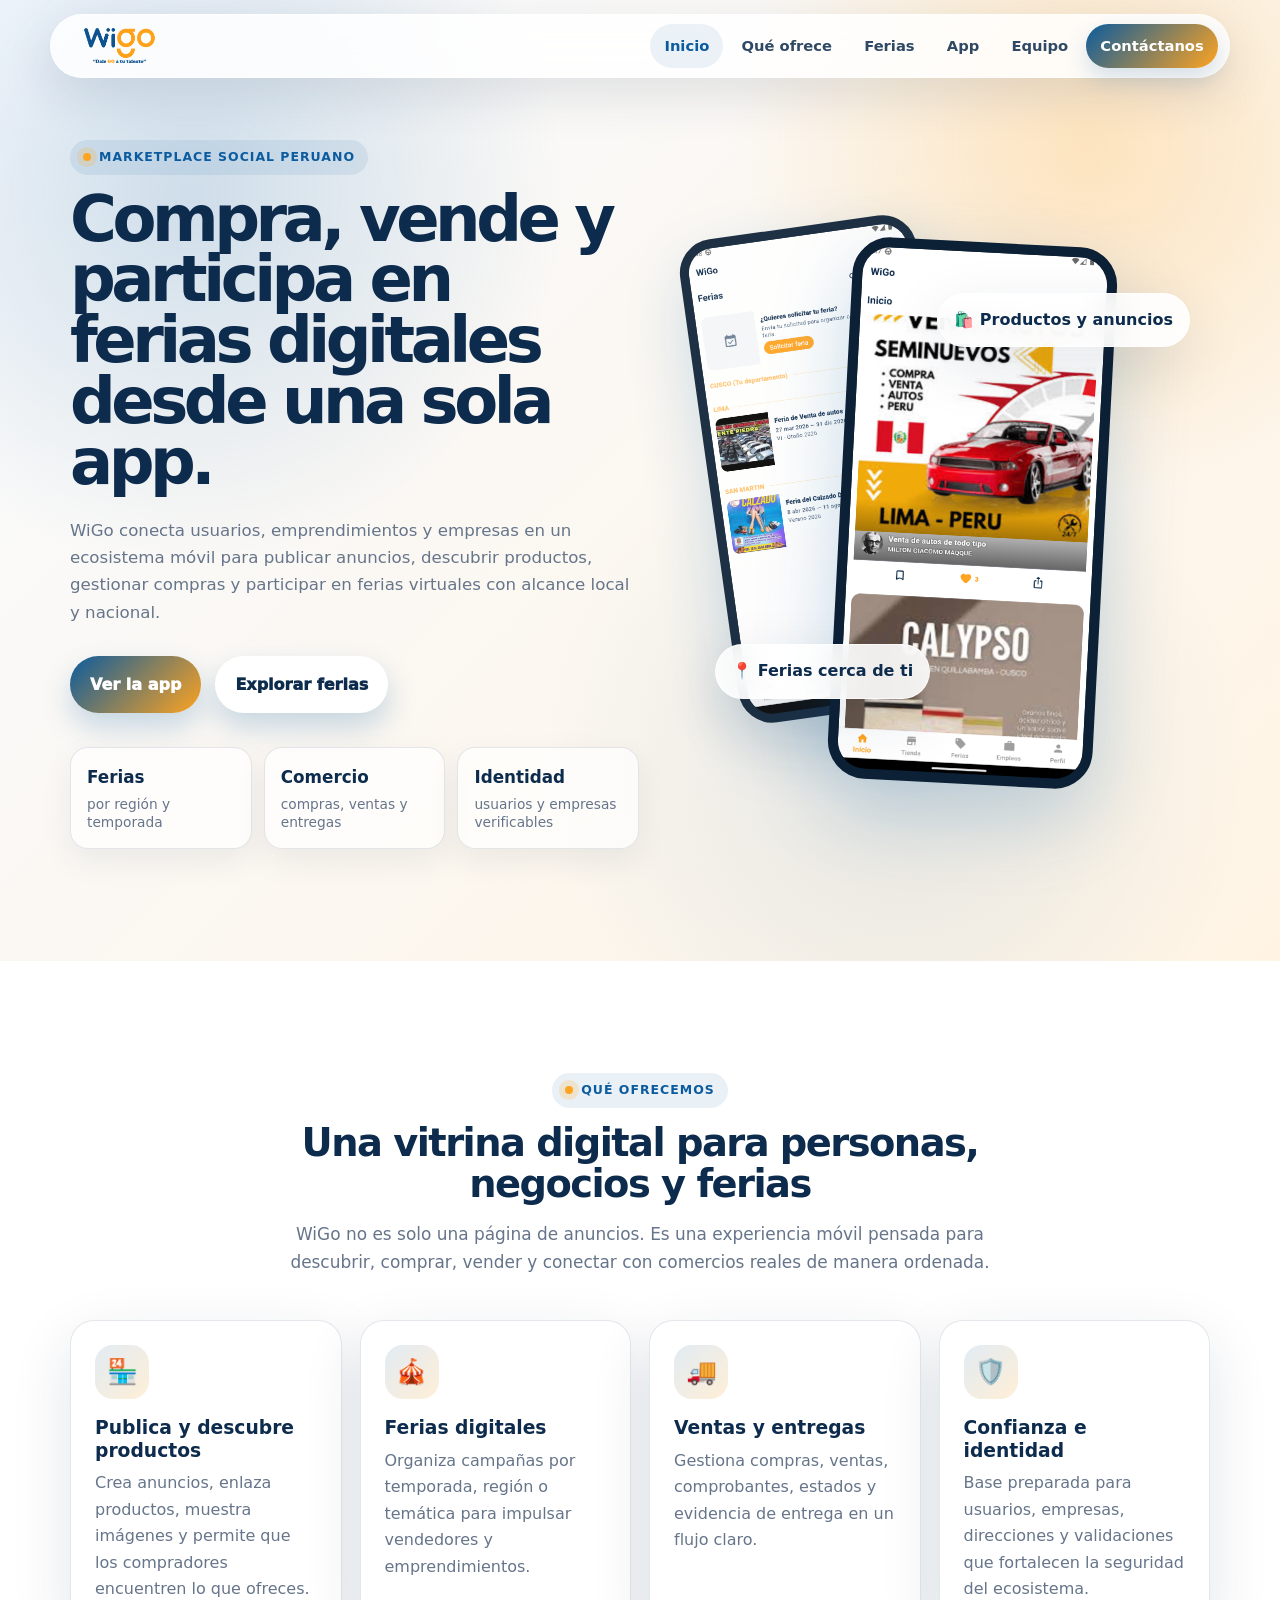
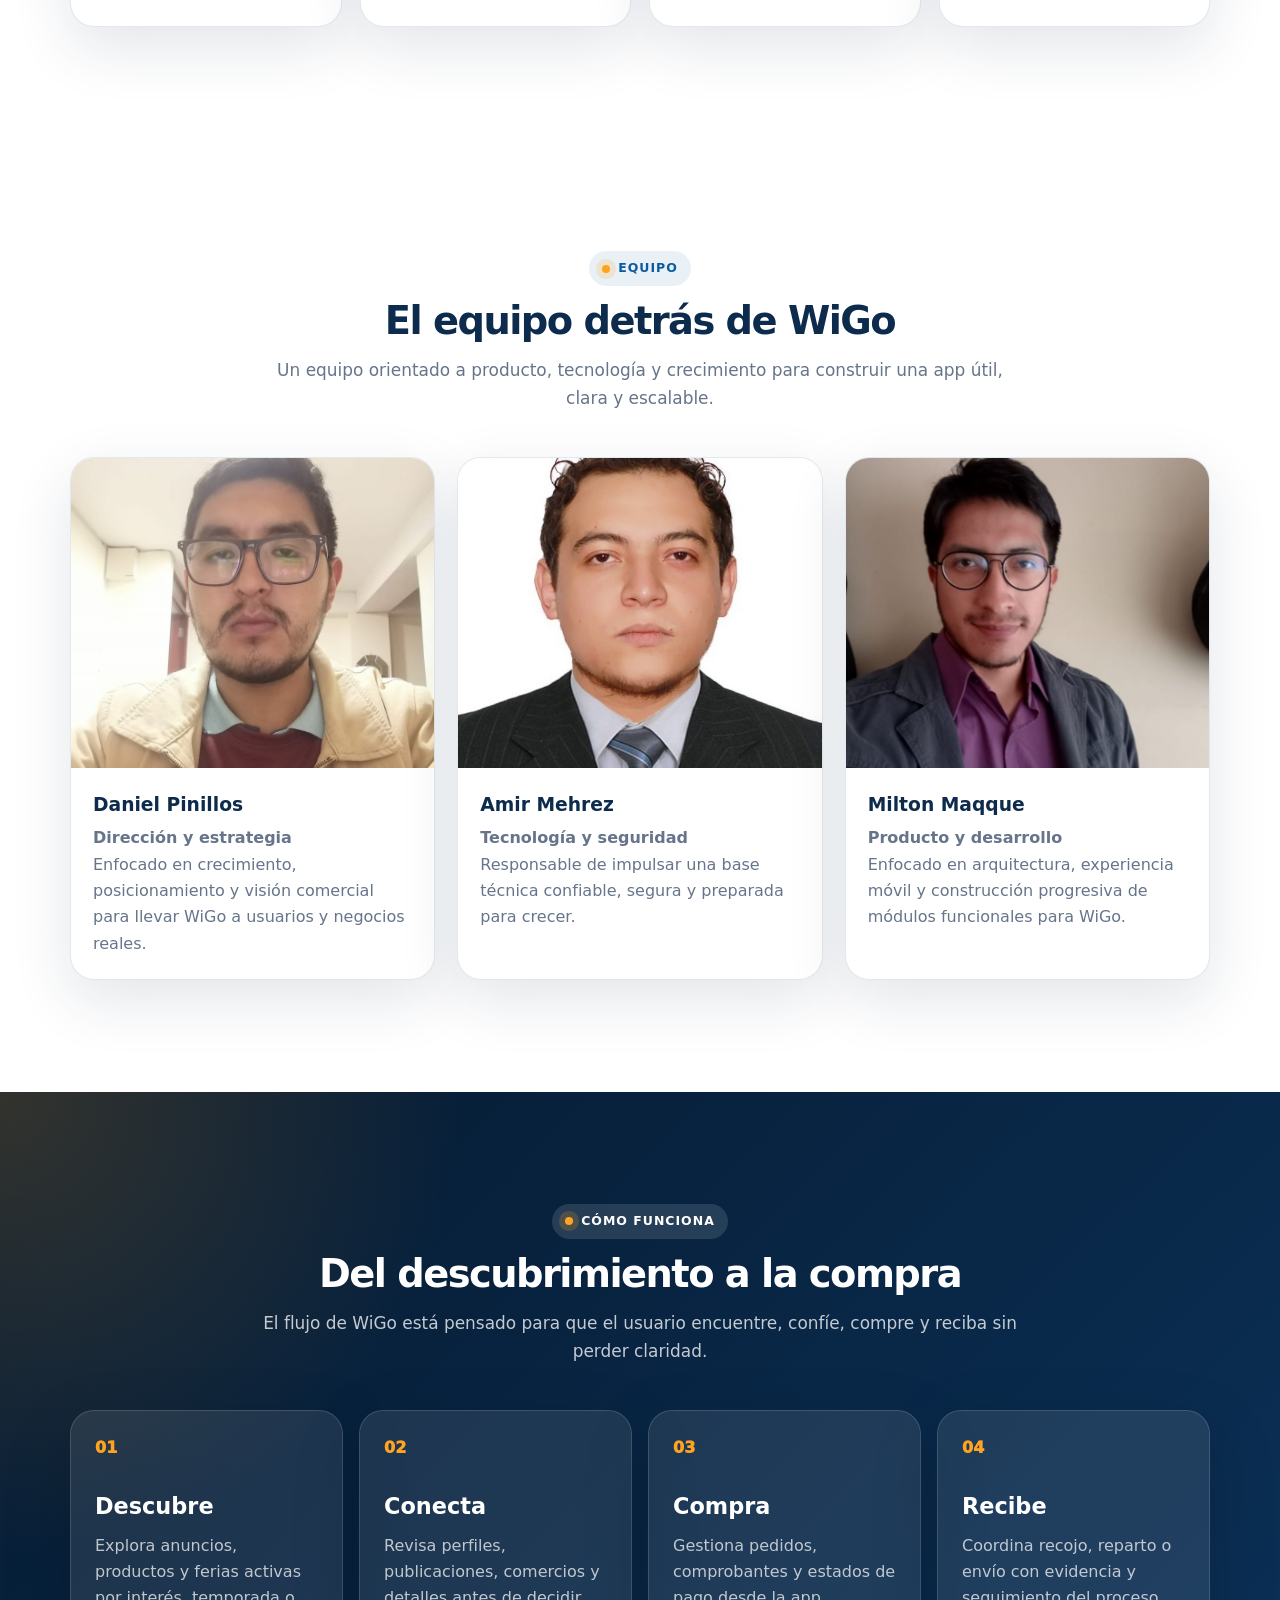
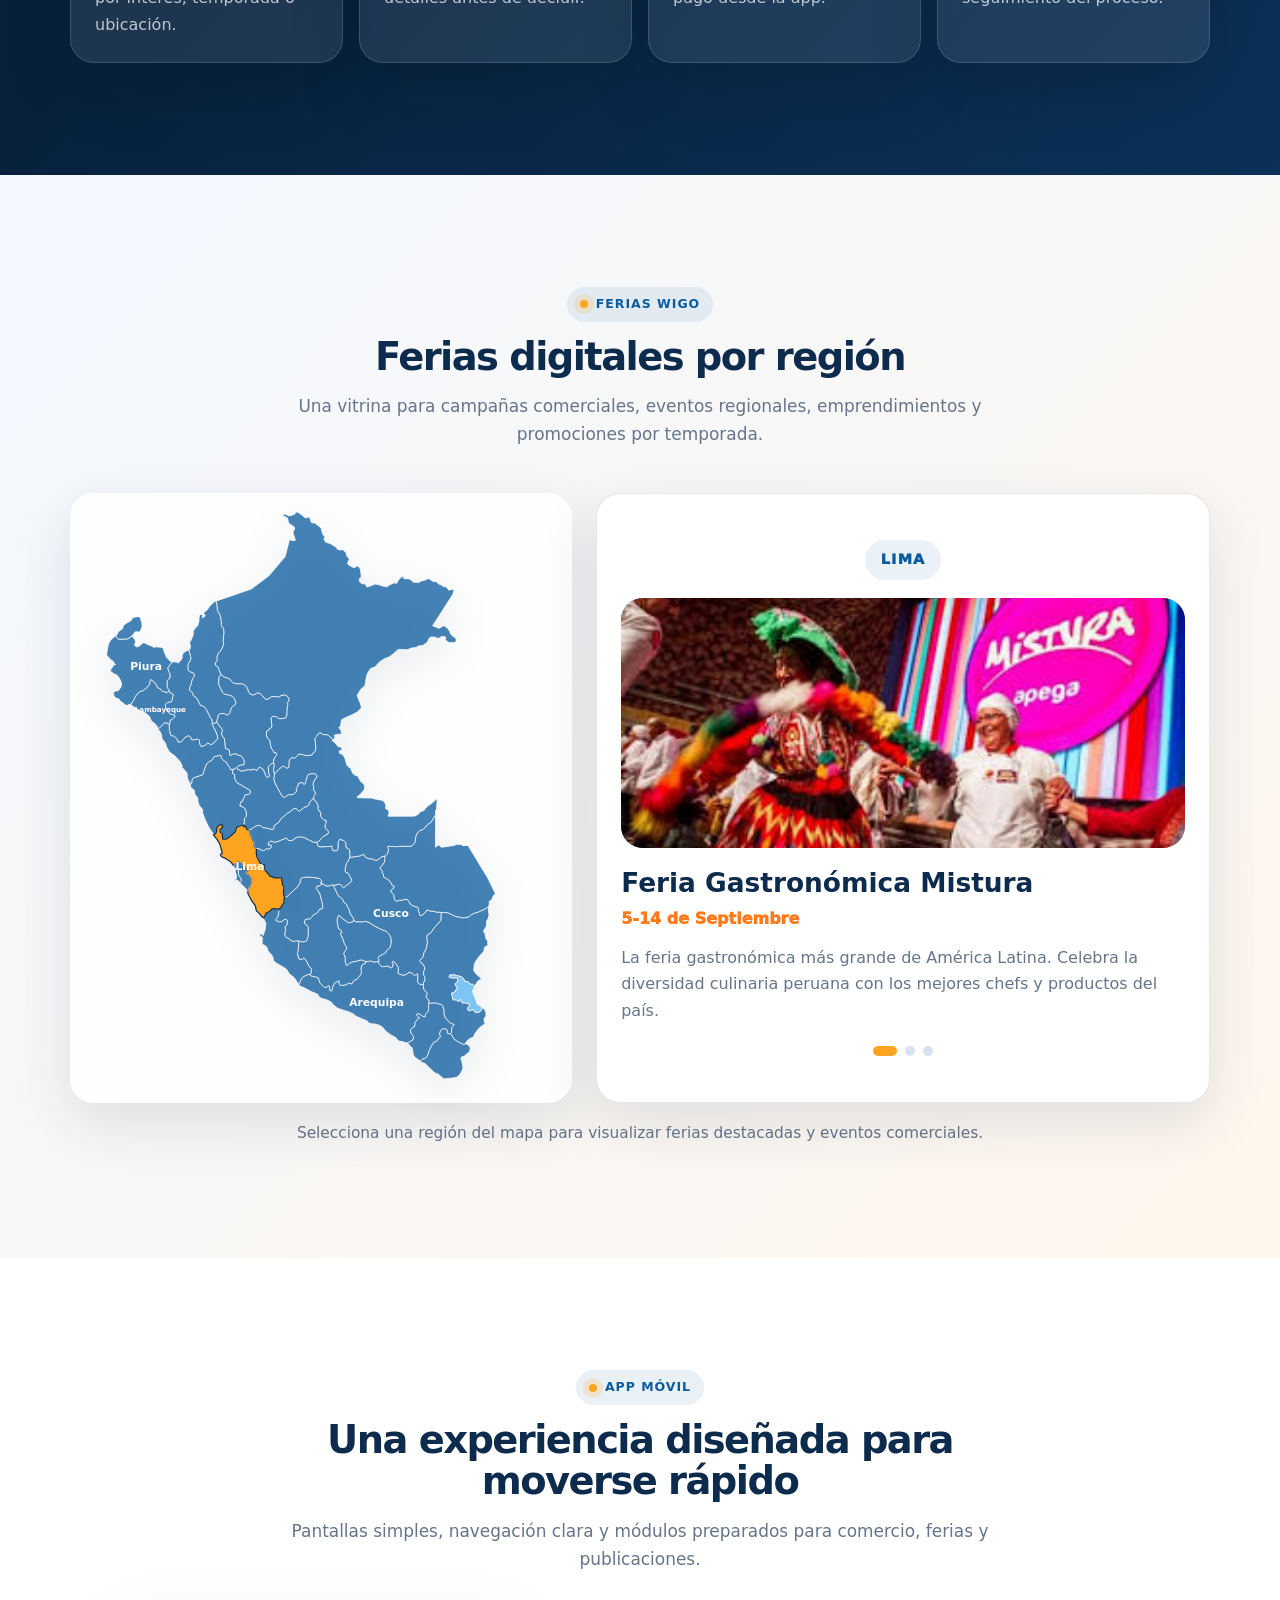
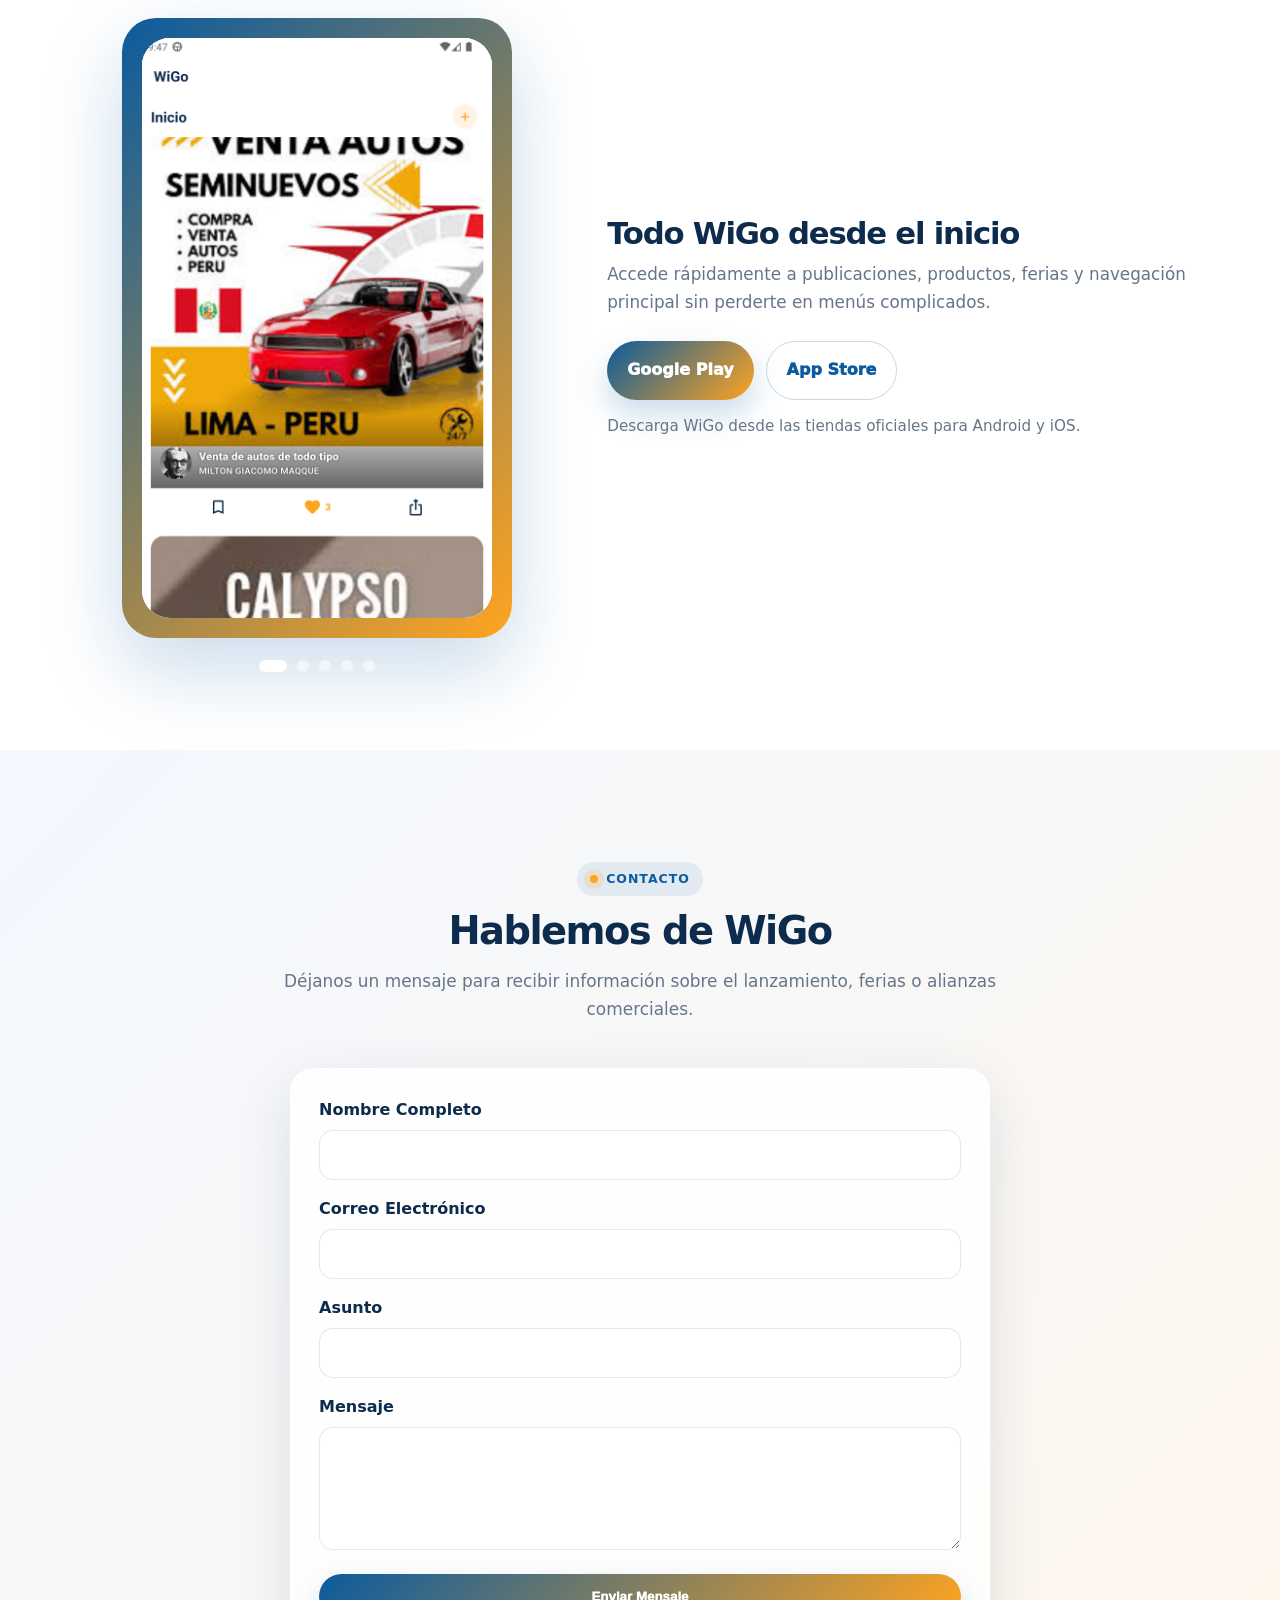
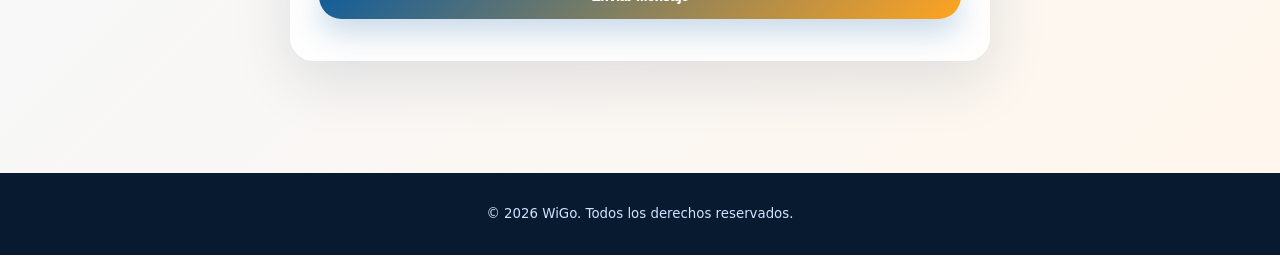
==== commit 20e42183: "Actualizacion de renderizado de imagenes y rediseño Rediseño a una pagina mas intuitiva y de informa" ====
--- a/index.html
+++ b/index.html
@@ -336,11 +336,30 @@
             </p>
 
             <div class="download__actions">
-              <a href="#contacto" class="btn" role="button">Solicitar demo</a>
-              <a href="#ferias" class="btn btn--ghost" role="button">Ver ferias</a>
-            </div>
-
-            <p class="download__hint">Versión de presentación lista para enlazar a Play Store, App Store o descarga interna.</p>
+              <a
+                href="https://play.google.com/store/apps/details?id=pe.wigo.app"
+                class="btn"
+                role="button"
+                target="_blank"
+                rel="noopener"
+              >
+                Google Play
+              </a>
+
+              <a
+                href="https://apps.apple.com/pe/app/wigo/id0000000000"
+                class="btn btn--ghost"
+                role="button"
+                target="_blank"
+                rel="noopener"
+              >
+                App Store
+              </a>
+            </div>
+
+            <p class="download__hint">
+              Descarga WiGo desde las tiendas oficiales para Android y iOS.
+            </p>
           </div>
         </div>
       </div>
--- a/css/styles.css
+++ b/css/styles.css
@@ -118,7 +118,9 @@
 .feria-slide { display: none; }
 .feria-slide.active { display: block; animation: fadeIn .35s ease; }
 @keyframes fadeIn { from { opacity: 0; transform: translateY(8px); } to { opacity: 1; transform: translateY(0); } }
-.feria-image { height: 250px; border-radius: 22px; background: radial-gradient(circle at 25% 20%, rgba(255,255,255,.28), transparent 28%), linear-gradient(135deg, var(--wigo-blue), var(--wigo-orange)); display: flex; align-items: center; justify-content: center; color: #fff; font-size: 4rem; font-weight: 1000; margin-bottom: 20px; box-shadow: inset 0 -50px 80px rgba(0,0,0,.12); }
+.feria-image { height: 250px; border-radius: 22px; background: radial-gradient(circle at 25% 20%, rgba(255,255,255,.28), transparent 28%), linear-gradient(135deg, var(--wigo-blue), var(--wigo-orange)); display: flex; align-items: center; justify-content: center; color: #fff; font-size: 4rem; font-weight: 1000; margin-bottom: 20px; box-shadow: inset 0 -50px 80px rgba(0,0,0,.12); overflow: hidden; position: relative; }
+.feria-image img { width: 100%; height: 100%; object-fit: cover; display: block; }
+.feria-image__fallback { display: grid; place-items: center; width: 100%; height: 100%; }
 .feria-info h3 { margin: 0 0 8px; color: var(--ink); font-size: 1.65rem; line-height: 1.15; }
 .feria-date { color: var(--wigo-orange-2); font-weight: 1000; margin-bottom: 12px; }
 .feria-description { color: var(--muted); margin: 0; }
@@ -128,13 +130,32 @@
 .note { margin: 18px 0 0; color: var(--muted); font-size: .96rem; text-align: center; }
 
 /* Download */
-.download { display: grid; grid-template-columns: .95fr 1.05fr; gap: 34px; align-items: center; }
-.download__carousel { background: linear-gradient(135deg, var(--wigo-blue), var(--wigo-orange)); border-radius: 32px; box-shadow: var(--shadow2); overflow: hidden; position: relative; height: 520px; padding: 20px; }
-.appshots { position: relative; height: 100%; border-radius: 26px; overflow: hidden; background: #071a2f; }
-.appshot { position: absolute; inset: 0; opacity: 0; transition: opacity .35s ease; display: grid; place-items: center; background: #071a2f; }
-.appshot.is-active { opacity: 1; }
-.appshot img { width: 100%; height: 100%; object-fit: cover; }
-.appshots__controls { position: absolute; left: 50%; bottom: 24px; transform: translateX(-50%); display: flex; gap: 10px; }
+.download { display: grid; grid-template-columns: .9fr 1.1fr; gap: 44px; align-items: center; }
+.download__carousel {
+  width: min(390px, 100%);
+  min-width: 320px;
+  height: 620px;
+  background: linear-gradient(135deg, var(--wigo-blue), var(--wigo-orange));
+  border-radius: 34px;
+  box-shadow: var(--shadow2);
+  overflow: visible;
+  position: relative;
+  padding: 20px;
+  margin: 0 auto;
+}
+.appshots {
+  position: relative;
+  width: 100%;
+  height: 100%;
+  border-radius: 28px;
+  overflow: hidden;
+  background: #ffffff;
+  box-shadow: inset 0 0 0 1px rgba(13,43,76,.08);
+}
+.appshot { position: absolute; inset: 0; opacity: 0; transition: opacity .35s ease, transform .35s ease; display: grid; place-items: center; background: #ffffff; transform: scale(.985); }
+.appshot.is-active { opacity: 1; transform: scale(1); }
+.appshot img { width: 100%; height: 100%; object-fit: contain; object-position: top center; background: #ffffff; }
+.appshots__controls { position: absolute; left: 50%; bottom: -34px; transform: translateX(-50%); display: flex; gap: 10px; }
 .appshots__dot { width: 12px; height: 12px; border-radius: 999px; background: rgba(255,255,255,.55); border: 0; cursor: pointer; transition: .2s ease; }
 .appshots__dot.is-active { width: 28px; background: #fff; }
 .download__content { padding: 10px 0; }
@@ -193,6 +214,6 @@
   .floating-card--bottom { bottom: 70px; left: 0; }
   .features, .process { grid-template-columns: 1fr; }
   .section { padding: 88px 0; }
-  .download__carousel { height: 430px; }
+  .download__carousel { height: 560px; max-width: 340px; margin-bottom: 34px; }
   .form { padding: 20px; }
 }
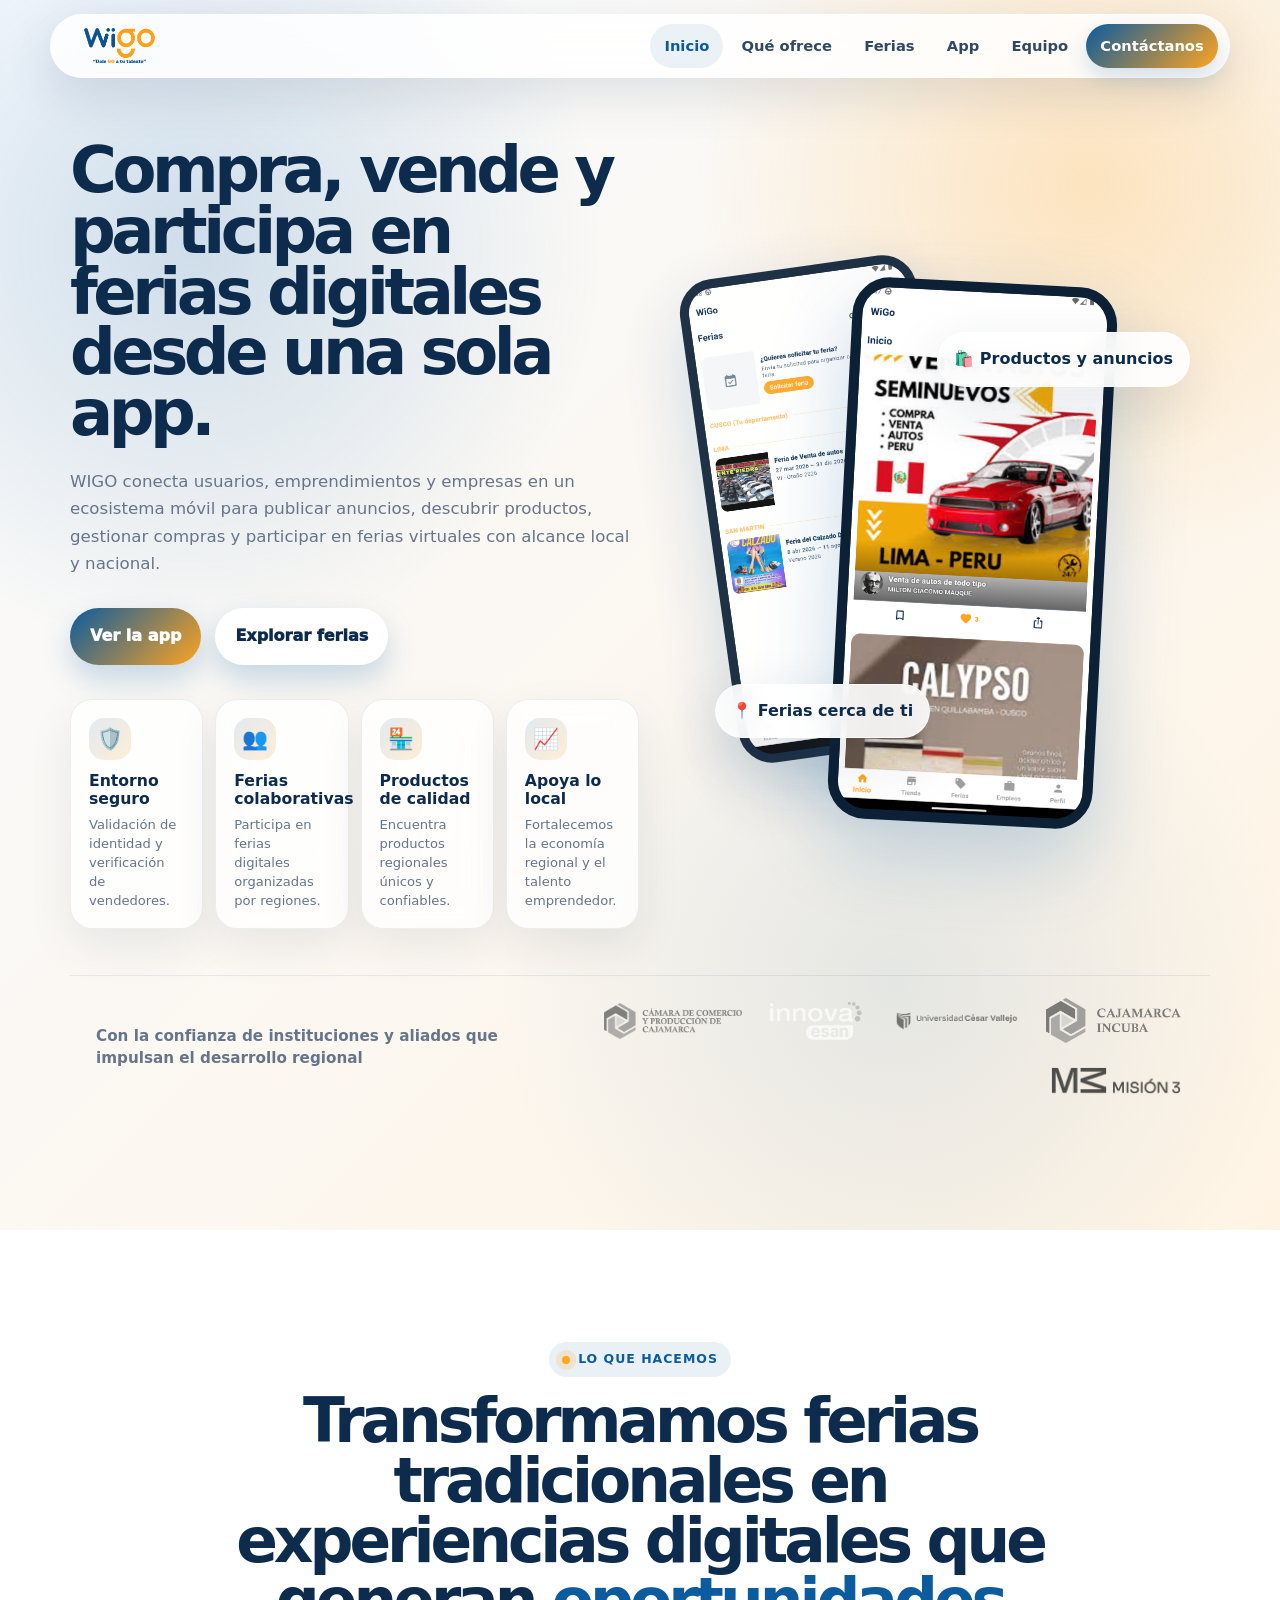
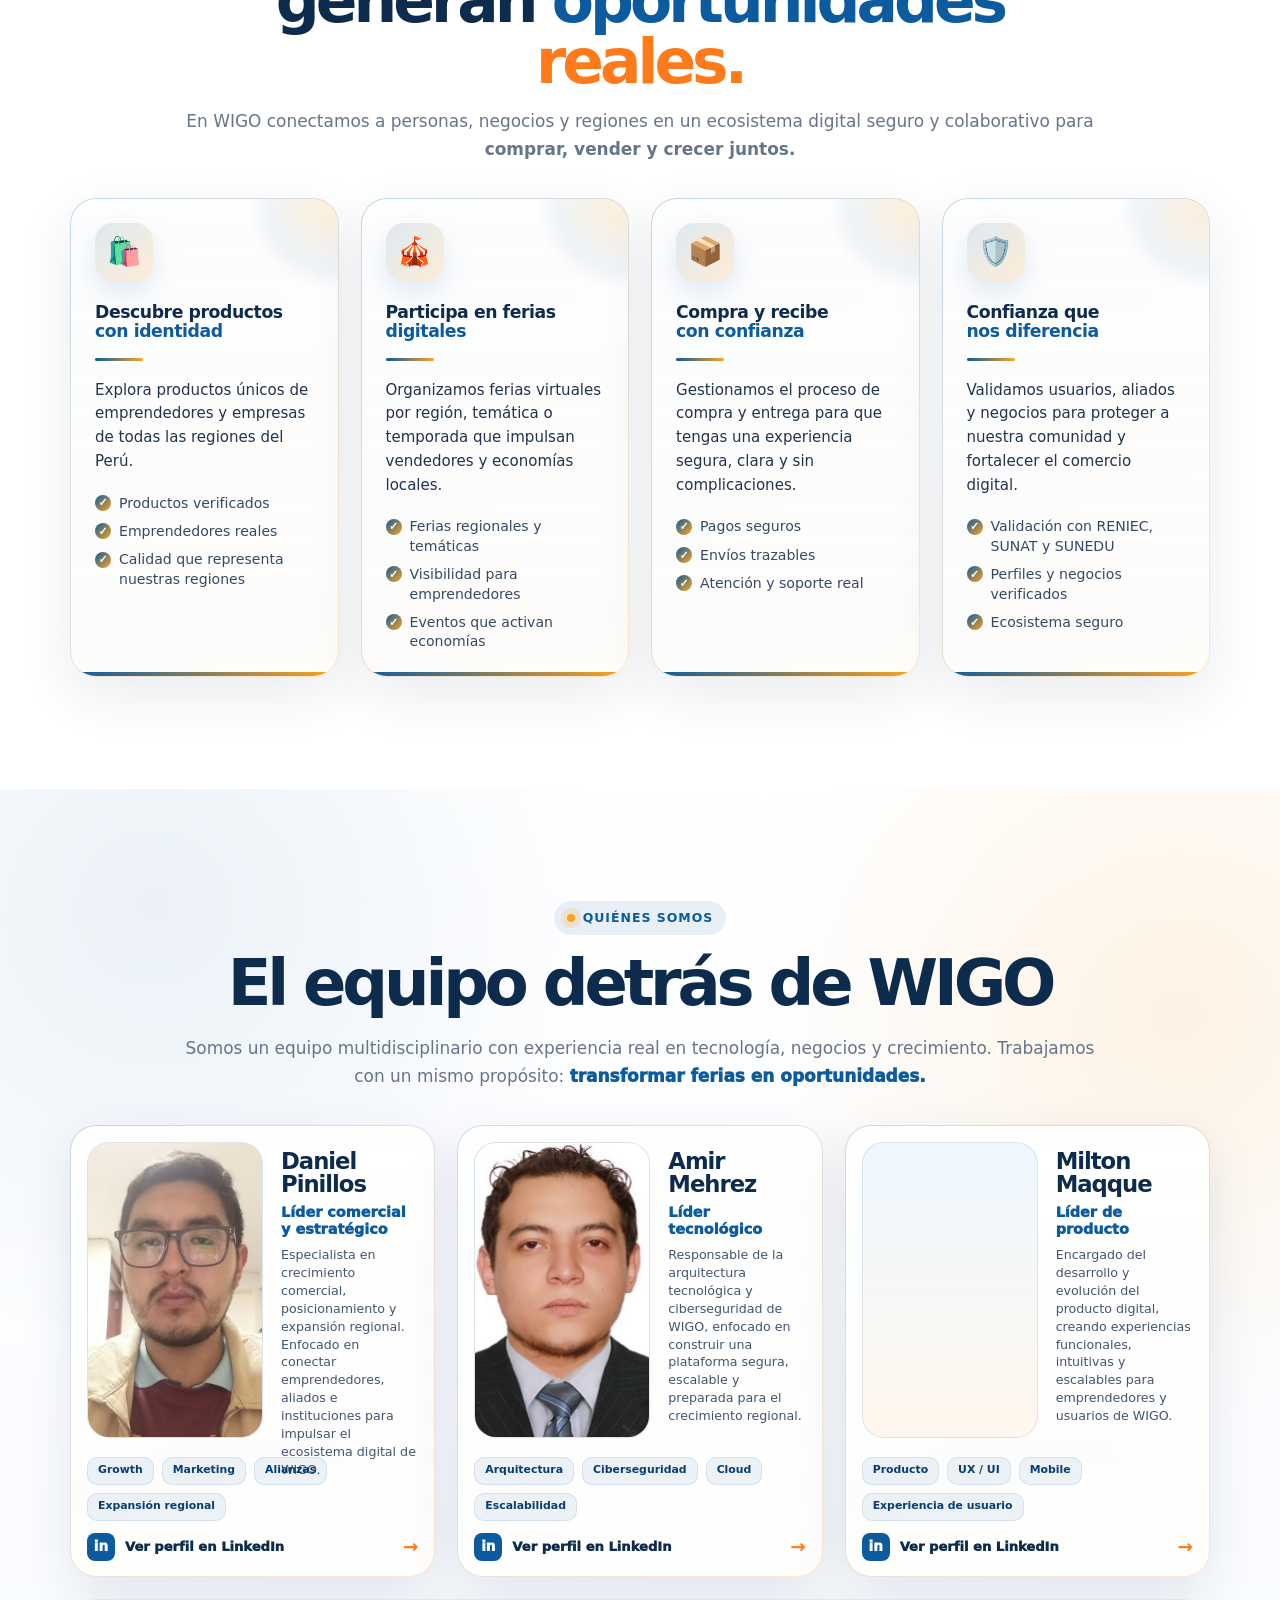
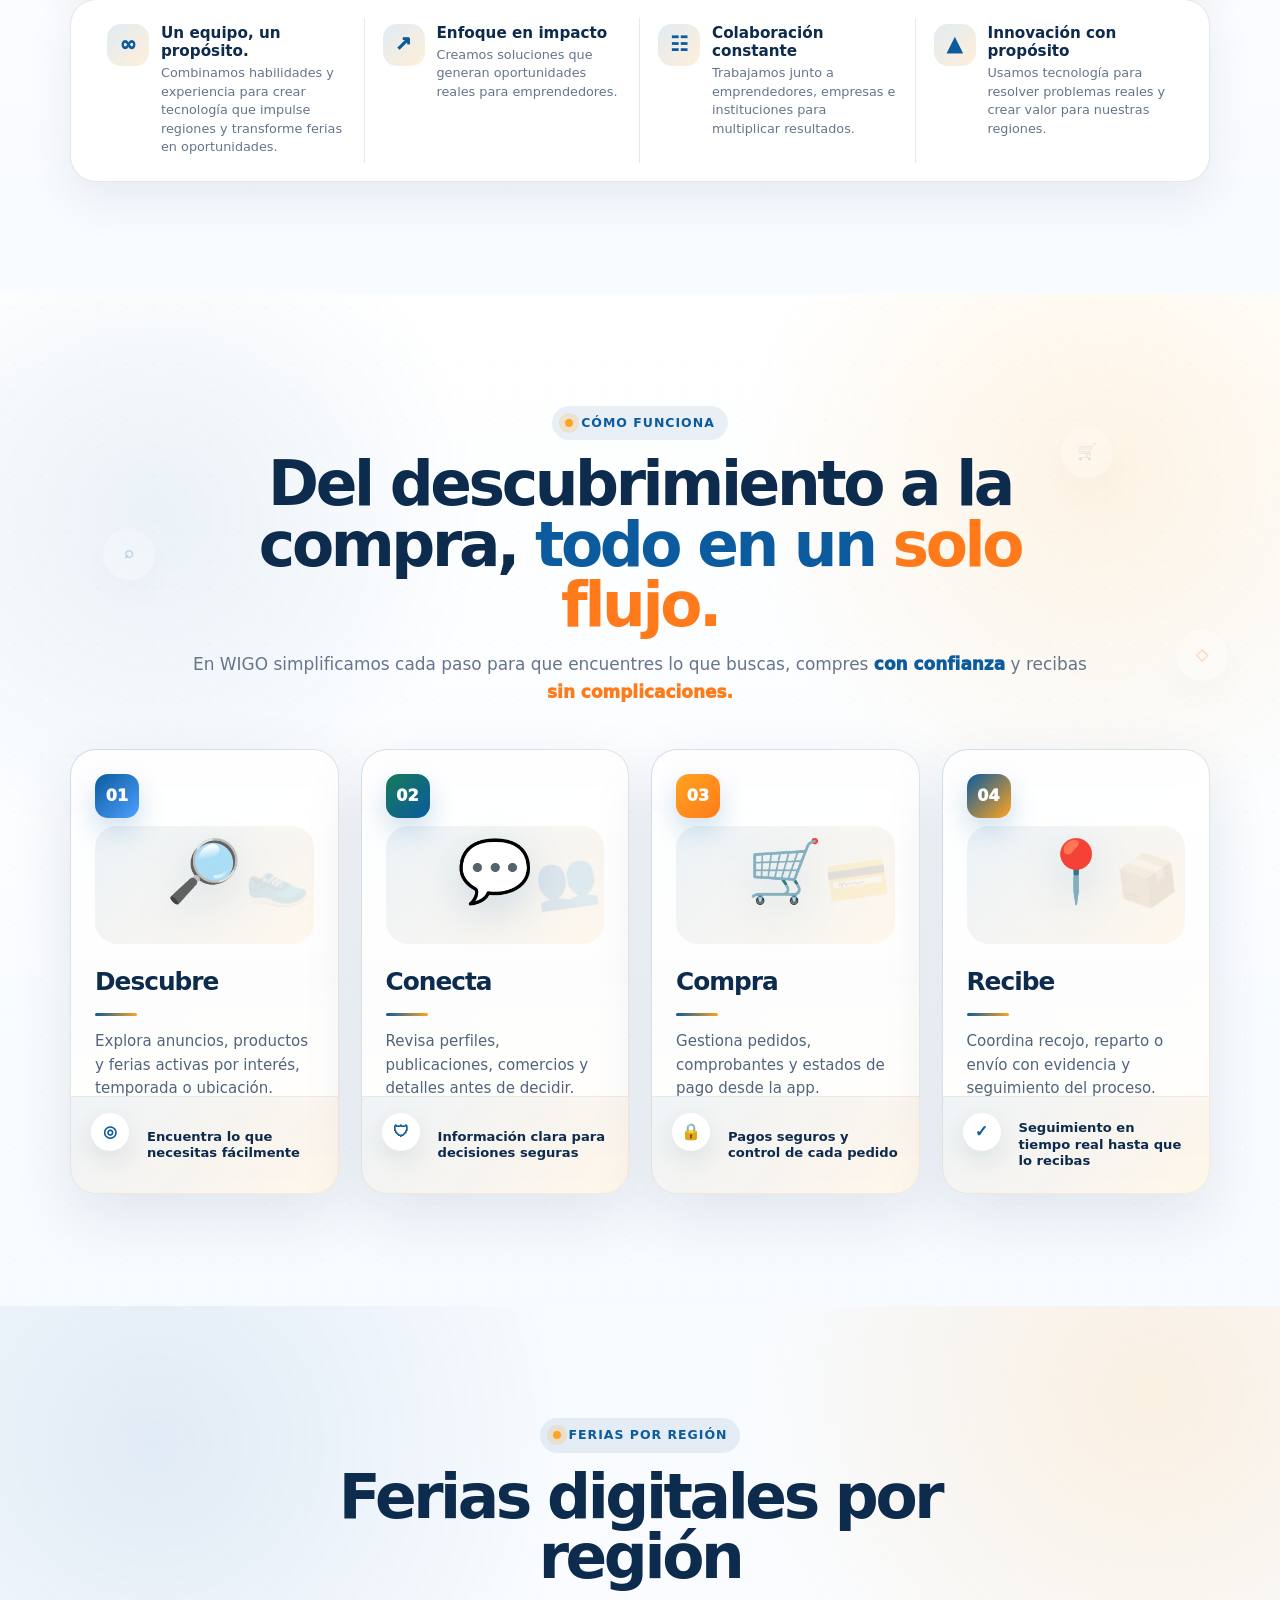
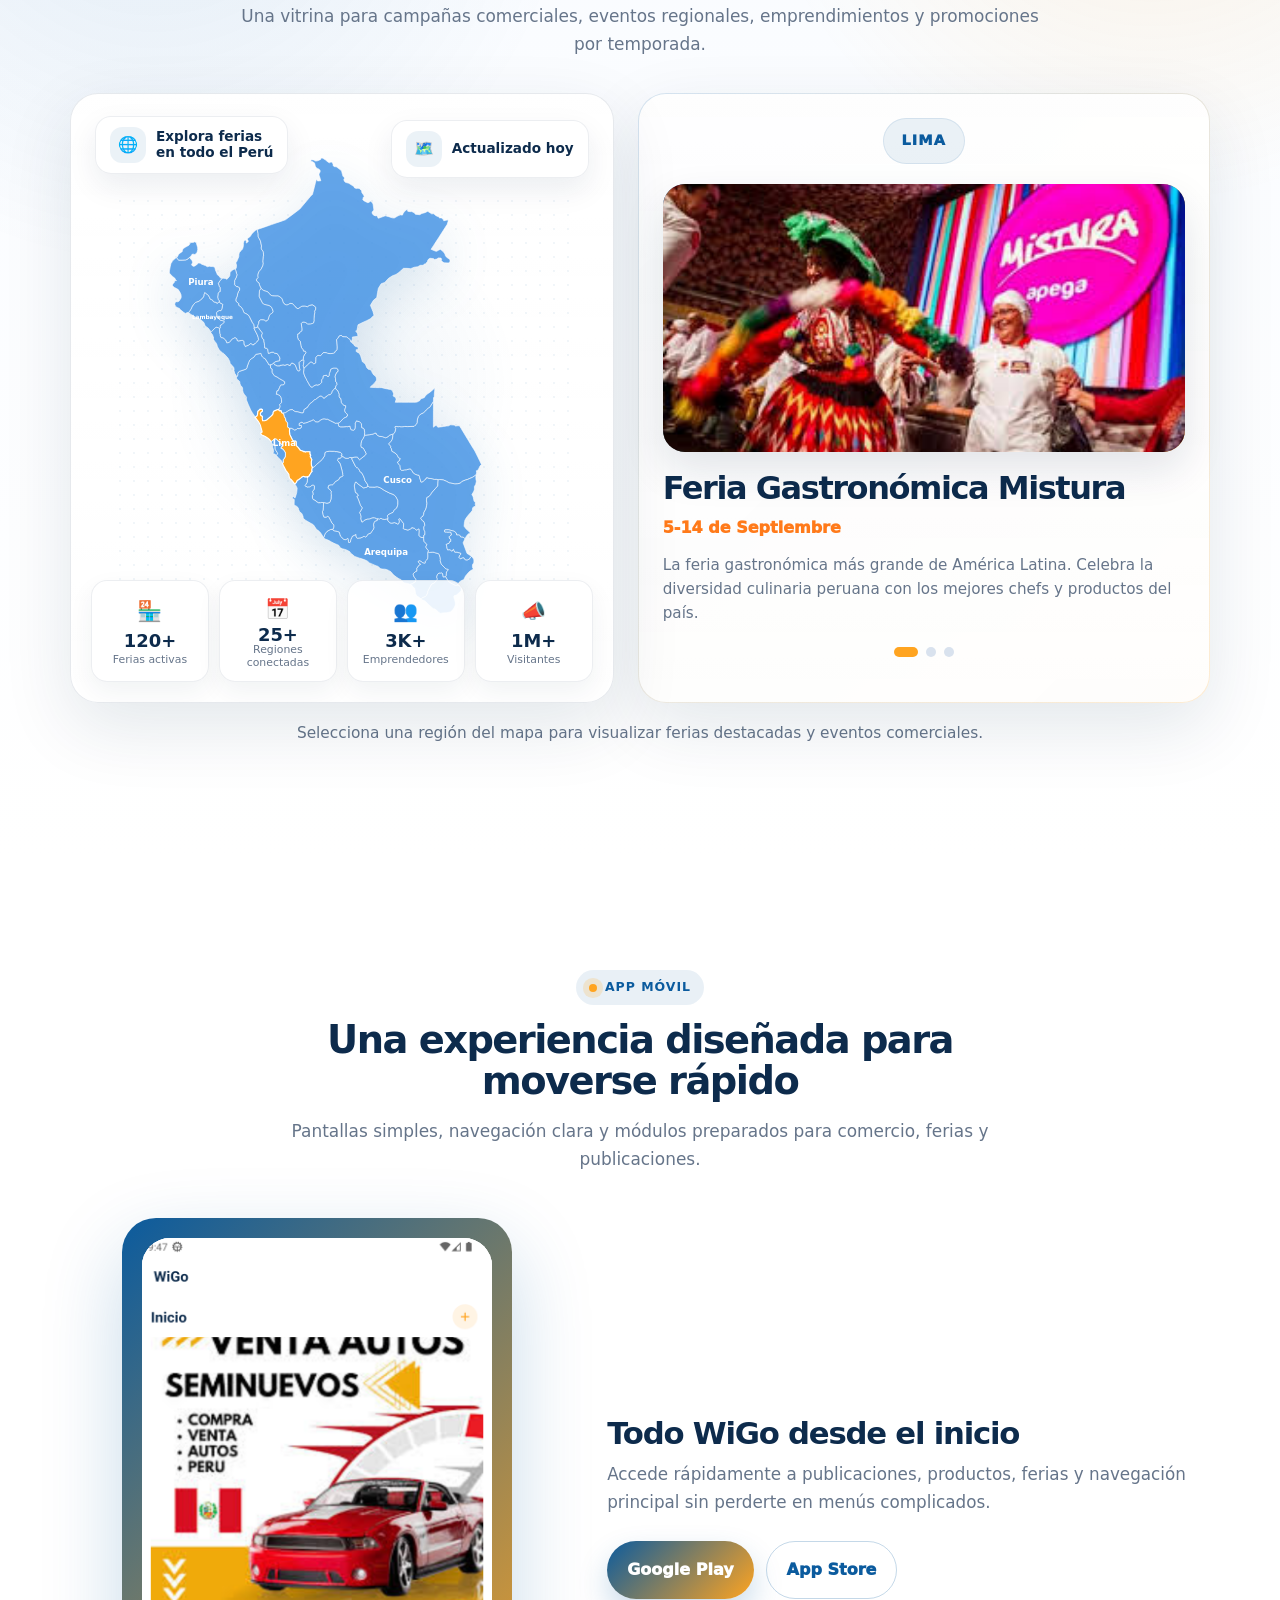
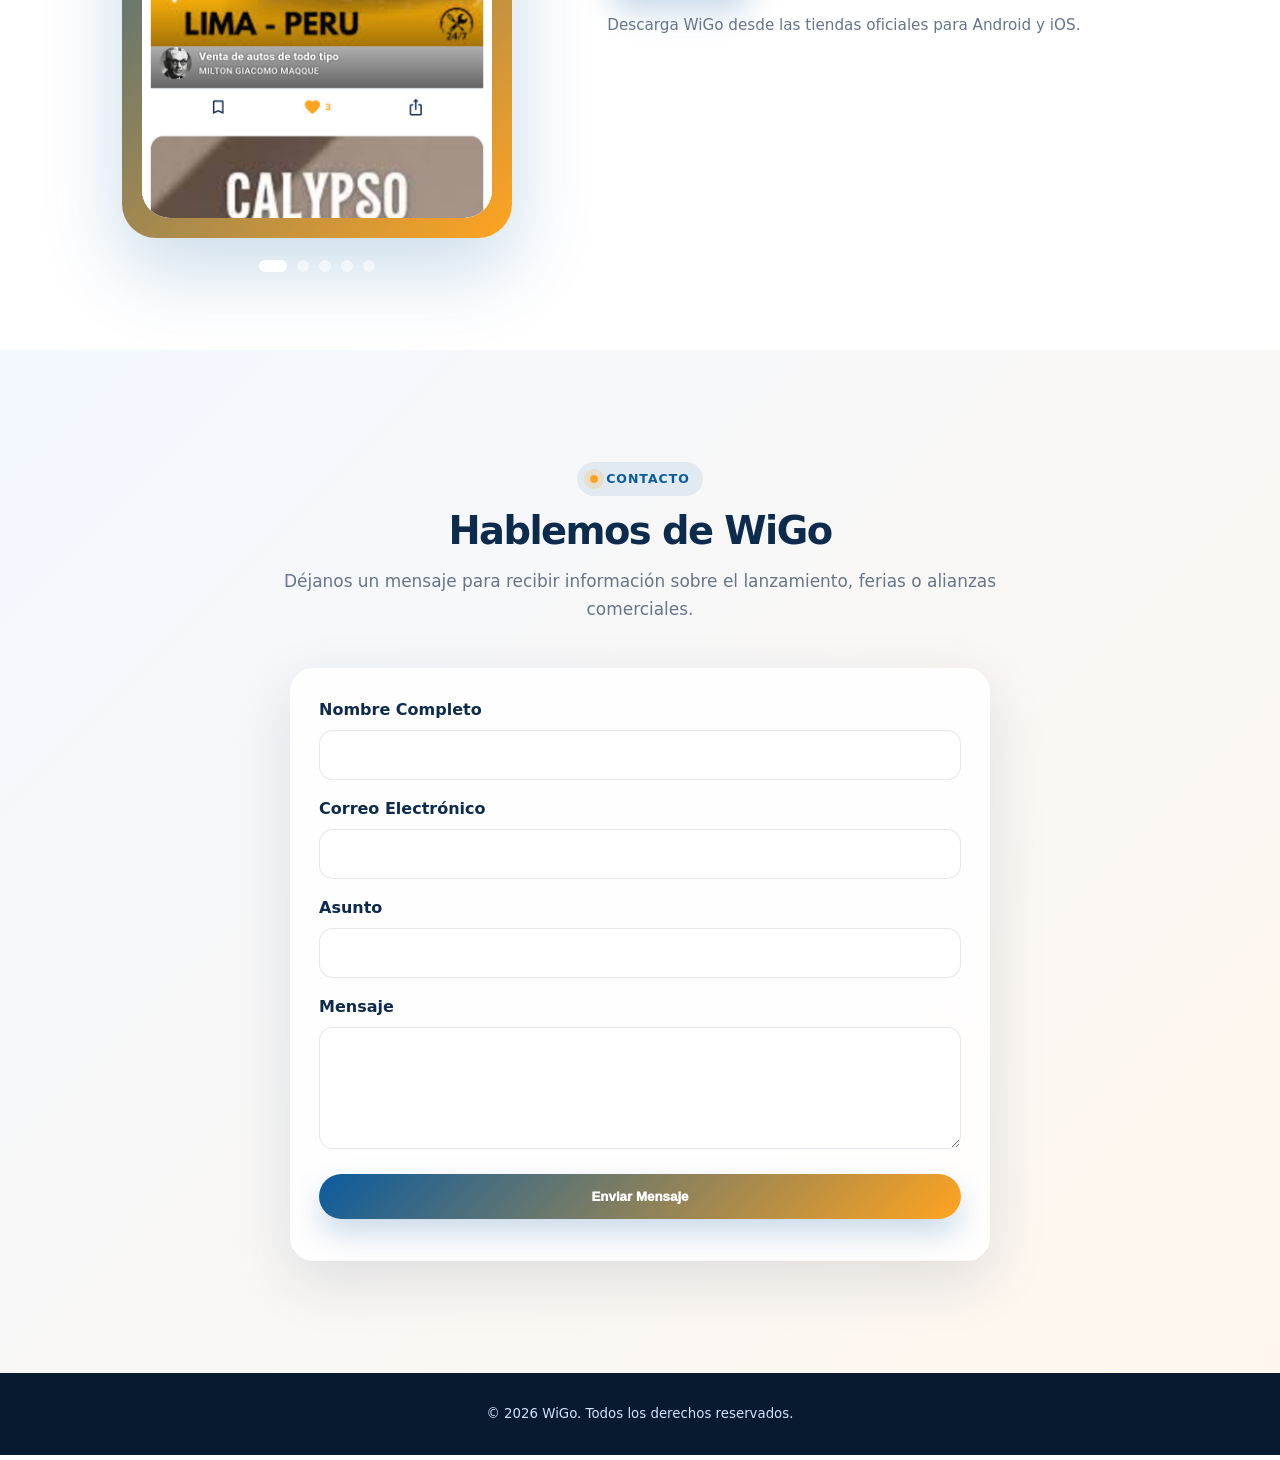
==== commit 7662aea6: "Actualizacion de asociados Se añadio logos de asociados y se cambio el diseño para integrantes, feri" ====
--- a/index.html
+++ b/index.html
@@ -3,8 +3,17 @@
 <head>
   <meta charset="UTF-8" />
   <meta name="viewport" content="width=device-width, initial-scale=1.0" />
-  <title>WiGo - Compra, vende y conecta en ferias digitales</title>
-  <meta name="description" content="WiGo: marketplace social peruano para descubrir productos, publicar anuncios, comprar, vender y participar en ferias digitales." />
+  <title>WIGO | Compra, vende y conecta en ferias digitales</title>
+  <meta name="description" content="WIGO: marketplace social peruano para descubrir productos, publicar anuncios, comprar, vender y participar en ferias digitales." />
+
+  <meta name="theme-color" content="#0b5b9e" />
+  <meta property="og:title" content="WIGO | Compra, vende y conecta en ferias digitales" />
+  <meta property="og:description" content="Marketplace social peruano para descubrir productos, publicar anuncios, comprar, vender y participar en ferias digitales." />
+  <meta property="og:type" content="website" />
+
+  <link rel="icon" type="image/png" href="assets/sources/icono_go_app.png" />
+  <link rel="shortcut icon" type="image/png" href="assets/sources/icono_go_app.png" />
+  <link rel="apple-touch-icon" href="assets/sources/icono_go_app.png" />
 
   <link rel="preconnect" href="https://fonts.googleapis.com" />
   <link rel="preconnect" href="https://fonts.gstatic.com" crossorigin />
@@ -58,10 +67,9 @@
       <div class="container">
         <div class="hero">
           <div class="hero__content reveal">
-            <span class="eyebrow">Marketplace social peruano</span>
             <h1 class="hero__title">Compra, vende y participa en ferias digitales desde una sola app.</h1>
             <p class="hero__text">
-              WiGo conecta usuarios, emprendimientos y empresas en un ecosistema móvil para publicar anuncios,
+              WIGO conecta usuarios, emprendimientos y empresas en un ecosistema móvil para publicar anuncios,
               descubrir productos, gestionar compras y participar en ferias virtuales con alcance local y nacional.
             </p>
 
@@ -70,10 +78,38 @@
               <a href="#ferias" class="btn btn--light">Explorar ferias</a>
             </div>
 
-            <div class="hero__stats" aria-label="Beneficios principales">
-              <div><strong>Ferias</strong><span>por región y temporada</span></div>
-              <div><strong>Comercio</strong><span>compras, ventas y entregas</span></div>
-              <div><strong>Identidad</strong><span>usuarios y empresas verificables</span></div>
+            <div class="hero__benefits" aria-label="Beneficios principales">
+              <article class="hero-benefit">
+                <div class="hero-benefit__icon" aria-hidden="true">🛡️</div>
+                <div>
+                  <strong>Entorno seguro</strong>
+                  <span>Validación de identidad y verificación de vendedores.</span>
+                </div>
+              </article>
+
+              <article class="hero-benefit">
+                <div class="hero-benefit__icon" aria-hidden="true">👥</div>
+                <div>
+                  <strong>Ferias colaborativas</strong>
+                  <span>Participa en ferias digitales organizadas por regiones.</span>
+                </div>
+              </article>
+
+              <article class="hero-benefit">
+                <div class="hero-benefit__icon" aria-hidden="true">🏪</div>
+                <div>
+                  <strong>Productos de calidad</strong>
+                  <span>Encuentra productos regionales únicos y confiables.</span>
+                </div>
+              </article>
+
+              <article class="hero-benefit">
+                <div class="hero-benefit__icon" aria-hidden="true">📈</div>
+                <div>
+                  <strong>Apoya lo local</strong>
+                  <span>Fortalecemos la economía regional y el talento emprendedor.</span>
+                </div>
+              </article>
             </div>
           </div>
 
@@ -88,86 +124,248 @@
             <div class="floating-card floating-card--bottom">📍 Ferias cerca de ti</div>
           </div>
         </div>
+
+        <div class="hero-allies reveal" aria-label="Instituciones y aliados">
+          <p>Con la confianza de instituciones y aliados que impulsan el desarrollo regional</p>
+
+          <div class="ally-logos">
+            <img src="assets/sources/LOGOCCPC.png" alt="Cámara de Comercio y Producción de Cajamarca" loading="lazy" decoding="async" />
+            <img src="assets/sources/logoInnova.png" alt="Innova ESAN" loading="lazy" decoding="async" />
+            <img src="assets/sources/logo_UCV_large.png" alt="Universidad César Vallejo" loading="lazy" decoding="async" />
+            <img src="assets/sources/LOGOCAJAMARCAINCUBA.png" alt="Cajamarca Incuba" loading="lazy" decoding="async" />
+            <img src="assets/sources/logo-Mision-3.png" alt="Municipalidades y gobiernos regionales" loading="lazy" decoding="async" />
+          </div>
+        </div>
       </div>
     </section>
 
     <!-- Quienes Somos Section -->
     <section id="quienes-somos" class="section section--light">
       <div class="container">
-        <div class="section-heading reveal">
-          <span class="eyebrow">Qué ofrecemos</span>
-          <h2 class="section__title">Una vitrina digital para personas, negocios y ferias</h2>
+        <div class="section-heading section-heading--wide reveal">
+          <span class="eyebrow">Lo que hacemos</span>
+
+          <h2 class="section__title section__title--impact">
+            Transformamos ferias tradicionales en experiencias digitales que generan
+            <span class="text-blue">oportunidades</span>
+            <span class="text-orange">reales.</span>
+          </h2>
+
           <p class="section__lead">
-            WiGo no es solo una página de anuncios. Es una experiencia móvil pensada para descubrir,
-            comprar, vender y conectar con comercios reales de manera ordenada.
+            En WIGO conectamos a personas, negocios y regiones en un ecosistema digital
+            seguro y colaborativo para <strong>comprar, vender y crecer juntos.</strong>
           </p>
         </div>
 
-        <div class="features">
-          <article class="feature-card reveal">
-            <div class="feature-card__icon">🏪</div>
-            <h3>Publica y descubre productos</h3>
-            <p>Crea anuncios, enlaza productos, muestra imágenes y permite que los compradores encuentren lo que ofreces.</p>
-          </article>
-          <article class="feature-card reveal">
-            <div class="feature-card__icon">🎪</div>
-            <h3>Ferias digitales</h3>
-            <p>Organiza campañas por temporada, región o temática para impulsar vendedores y emprendimientos.</p>
-          </article>
-          <article class="feature-card reveal">
-            <div class="feature-card__icon">🚚</div>
-            <h3>Ventas y entregas</h3>
-            <p>Gestiona compras, ventas, comprobantes, estados y evidencia de entrega en un flujo claro.</p>
-          </article>
-          <article class="feature-card reveal">
-            <div class="feature-card__icon">🛡️</div>
-            <h3>Confianza e identidad</h3>
-            <p>Base preparada para usuarios, empresas, direcciones y validaciones que fortalecen la seguridad del ecosistema.</p>
+        <div class="value-grid">
+          <article class="value-card value-card--blue reveal">
+            <div class="value-card__icon">🛍️</div>
+
+            <h3>
+              Descubre productos
+              <span>con identidad</span>
+            </h3>
+
+            <p>
+              Explora productos únicos de emprendedores y empresas de todas las regiones
+              del Perú.
+            </p>
+
+            <ul>
+              <li>Productos verificados</li>
+              <li>Emprendedores reales</li>
+              <li>Calidad que representa nuestras regiones</li>
+            </ul>
+          </article>
+
+          <article class="value-card value-card--green reveal">
+            <div class="value-card__icon">🎪</div>
+
+            <h3>
+              Participa en ferias
+              <span>digitales</span>
+            </h3>
+
+            <p>
+              Organizamos ferias virtuales por región, temática o temporada que impulsan
+              vendedores y economías locales.
+            </p>
+
+            <ul>
+              <li>Ferias regionales y temáticas</li>
+              <li>Visibilidad para emprendedores</li>
+              <li>Eventos que activan economías</li>
+            </ul>
+          </article>
+
+          <article class="value-card value-card--orange reveal">
+            <div class="value-card__icon">📦</div>
+
+            <h3>
+              Compra y recibe
+              <span>con confianza</span>
+            </h3>
+
+            <p>
+              Gestionamos el proceso de compra y entrega para que tengas una experiencia
+              segura, clara y sin complicaciones.
+            </p>
+
+            <ul>
+              <li>Pagos seguros</li>
+              <li>Envíos trazables</li>
+              <li>Atención y soporte real</li>
+            </ul>
+          </article>
+
+          <article class="value-card value-card--purple reveal">
+            <div class="value-card__icon">🛡️</div>
+
+            <h3>
+              Confianza que
+              <span>nos diferencia</span>
+            </h3>
+
+            <p>
+              Validamos usuarios, aliados y negocios para proteger a nuestra comunidad
+              y fortalecer el comercio digital.
+            </p>
+
+            <ul>
+              <li>Validación con RENIEC, SUNAT y SUNEDU</li>
+              <li>Perfiles y negocios verificados</li>
+              <li>Ecosistema seguro</li>
+            </ul>
           </article>
         </div>
       </div>
     </section>
 
     <!-- Nosotros Section -->
-    <section id="nosotros" class="section section--light">
+    <section id="nosotros" class="section section--light team-section">
       <div class="container">
-        <div class="section-heading reveal">
-          <span class="eyebrow">Equipo</span>
-          <h2 class="section__title">El equipo detrás de WiGo</h2>
-          <p class="section__lead">Un equipo orientado a producto, tecnología y crecimiento para construir una app útil, clara y escalable.</p>
-        </div>
-
-        <div class="team">
-          <article class="member reveal">
-            <div class="member__photo">
+        <div class="section-heading section-heading--team reveal">
+          <span class="eyebrow">Quiénes somos</span>
+          <h2 class="section__title team-title">El equipo detrás de WIGO</h2>
+          <p class="section__lead">
+            Somos un equipo multidisciplinario con experiencia real en tecnología, negocios y crecimiento.
+            Trabajamos con un mismo propósito: <strong>transformar ferias en oportunidades.</strong>
+          </p>
+        </div>
+
+        <div class="team team--detailed">
+          <article class="member member--detailed reveal">
+            <div class="member__photo member__photo--framed">
               <img src="assets/sources/avatar_daniel.jpg" alt="Foto de Daniel Pinillos" loading="lazy" decoding="async" />
             </div>
-            <div class="member__info">
-              <h3>Daniel Pinillos</h3>
-              <p class="member__role">Dirección y estrategia</p>
-              <p>Enfocado en crecimiento, posicionamiento y visión comercial para llevar WiGo a usuarios y negocios reales.</p>
-            </div>
-          </article>
-
-          <article class="member reveal">
-            <div class="member__photo">
+
+            <div class="member__info member__info--detailed">
+              <h3>Daniel<br />Pinillos</h3>
+              <span class="member__line"></span>
+              <p class="member__role">Líder comercial y estratégico</p>
+              <p class="member__bio">
+                Especialista en crecimiento comercial, posicionamiento y expansión regional.
+                Enfocado en conectar emprendedores, aliados e instituciones para impulsar el ecosistema digital de WIGO.
+              </p>
+
+              <div class="member__tags" aria-label="Áreas de Daniel">
+                <span>Growth</span>
+                <span>Marketing</span>
+                <span>Alianzas</span>
+                <span>Expansión regional</span>
+              </div>
+
+              <a class="member__link" href="https://www.linkedin.com/" target="_blank" rel="noopener">
+                <span>in</span> Ver perfil en LinkedIn <strong>→</strong>
+              </a>
+            </div>
+          </article>
+
+          <article class="member member--detailed reveal">
+            <div class="member__photo member__photo--framed">
               <img src="assets/sources/avatar_amir.jpg" alt="Foto de Amir Mehrez" loading="lazy" decoding="async" />
             </div>
-            <div class="member__info">
-              <h3>Amir Mehrez</h3>
-              <p class="member__role">Tecnología y seguridad</p>
-              <p>Responsable de impulsar una base técnica confiable, segura y preparada para crecer.</p>
-            </div>
-          </article>
-
-          <article class="member reveal">
-            <div class="member__photo">
+
+            <div class="member__info member__info--detailed">
+              <h3>Amir<br />Mehrez</h3>
+              <span class="member__line"></span>
+              <p class="member__role">Líder tecnológico</p>
+              <p class="member__bio">
+                Responsable de la arquitectura tecnológica y ciberseguridad de WIGO,
+                enfocado en construir una plataforma segura, escalable y preparada para el crecimiento regional.
+              </p>
+
+              <div class="member__tags" aria-label="Áreas de Amir">
+                <span>Arquitectura</span>
+                <span>Ciberseguridad</span>
+                <span>Cloud</span>
+                <span>Escalabilidad</span>
+              </div>
+
+              <a class="member__link" href="https://www.linkedin.com/" target="_blank" rel="noopener">
+                <span>in</span> Ver perfil en LinkedIn <strong>→</strong>
+              </a>
+            </div>
+          </article>
+
+          <article class="member member--detailed reveal">
+            <div class="member__photo member__photo--framed">
               <img src="assets/sources/avatar_milton.jpg" alt="Foto de Milton Maqque" loading="lazy" decoding="async" />
             </div>
-            <div class="member__info">
-              <h3>Milton Maqque</h3>
-              <p class="member__role">Producto y desarrollo</p>
-              <p>Enfocado en arquitectura, experiencia móvil y construcción progresiva de módulos funcionales para WiGo.</p>
+
+            <div class="member__info member__info--detailed">
+              <h3>Milton<br />Maqque</h3>
+              <span class="member__line"></span>
+              <p class="member__role">Líder de producto</p>
+              <p class="member__bio">
+                Encargado del desarrollo y evolución del producto digital,
+                creando experiencias funcionales, intuitivas y escalables para emprendedores y usuarios de WIGO.
+              </p>
+
+              <div class="member__tags" aria-label="Áreas de Milton">
+                <span>Producto</span>
+                <span>UX / UI</span>
+                <span>Mobile</span>
+                <span>Experiencia de usuario</span>
+              </div>
+
+              <a class="member__link" href="https://www.linkedin.com/" target="_blank" rel="noopener">
+                <span>in</span> Ver perfil en LinkedIn <strong>→</strong>
+              </a>
+            </div>
+          </article>
+        </div>
+
+        <div class="team-values reveal" aria-label="Valores del equipo WIGO">
+          <article>
+            <div class="team-values__icon">∞</div>
+            <div>
+              <h3>Un equipo, un propósito.</h3>
+              <p>Combinamos habilidades y experiencia para crear tecnología que impulse regiones y transforme ferias en oportunidades.</p>
+            </div>
+          </article>
+
+          <article>
+            <div class="team-values__icon">↗</div>
+            <div>
+              <h3>Enfoque en impacto</h3>
+              <p>Creamos soluciones que generan oportunidades reales para emprendedores.</p>
+            </div>
+          </article>
+
+          <article>
+            <div class="team-values__icon">☷</div>
+            <div>
+              <h3>Colaboración constante</h3>
+              <p>Trabajamos junto a emprendedores, empresas e instituciones para multiplicar resultados.</p>
+            </div>
+          </article>
+
+          <article>
+            <div class="team-values__icon">▲</div>
+            <div>
+              <h3>Innovación con propósito</h3>
+              <p>Usamos tecnología para resolver problemas reales y crear valor para nuestras regiones.</p>
             </div>
           </article>
         </div>
@@ -175,37 +373,77 @@
     </section>
 
     <!-- Historia Section -->
-    <section id="historia" class="section section--dark">
+    <section id="historia" class="section section--light process-section">
+      <div class="process-bg" aria-hidden="true">
+        <span class="process-float process-float--search">⌕</span>
+        <span class="process-float process-float--cart">🛒</span>
+        <span class="process-float process-float--box">◇</span>
+      </div>
+
       <div class="container">
-        <div class="section-heading reveal">
-          <span class="eyebrow eyebrow--light">Cómo funciona</span>
-          <h2 class="section__title section__title--light">Del descubrimiento a la compra</h2>
-          <p class="section__lead section__lead--light">El flujo de WiGo está pensado para que el usuario encuentre, confíe, compre y reciba sin perder claridad.</p>
-        </div>
-
-        <div class="process">
-          <article class="process-card reveal"><span>01</span><h3>Descubre</h3><p>Explora anuncios, productos y ferias activas por interés, temporada o ubicación.</p></article>
-          <article class="process-card reveal"><span>02</span><h3>Conecta</h3><p>Revisa perfiles, publicaciones, comercios y detalles antes de decidir.</p></article>
-          <article class="process-card reveal"><span>03</span><h3>Compra</h3><p>Gestiona pedidos, comprobantes y estados de pago desde la app.</p></article>
-          <article class="process-card reveal"><span>04</span><h3>Recibe</h3><p>Coordina recojo, reparto o envío con evidencia y seguimiento del proceso.</p></article>
+        <div class="section-heading section-heading--process reveal">
+          <span class="eyebrow">Cómo funciona</span>
+          <h2 class="section__title section__title--impact">
+            Del descubrimiento a la compra,
+            <span class="text-blue">todo en un</span>
+            <span class="text-orange">solo flujo.</span>
+          </h2>
+          <p class="section__lead">
+            En WIGO simplificamos cada paso para que encuentres lo que buscas,
+            compres <strong>con confianza</strong> y recibas <strong>sin complicaciones.</strong>
+          </p>
+        </div>
+
+        <div class="process process--cards">
+          <article class="process-card process-card--discover reveal">
+            <div class="process-card__number">01</div>
+            <div class="process-card__visual" aria-hidden="true"><span class="process-card__emoji">🔎</span><span class="process-card__ghost">👟</span></div>
+            <h3>Descubre</h3><span class="process-card__line"></span>
+            <p>Explora anuncios, productos y ferias activas por interés, temporada o ubicación.</p>
+            <div class="process-card__footer"><span>◎</span><strong>Encuentra lo que necesitas fácilmente</strong></div>
+          </article>
+
+          <article class="process-card process-card--connect reveal">
+            <div class="process-card__number">02</div>
+            <div class="process-card__visual" aria-hidden="true"><span class="process-card__emoji">💬</span><span class="process-card__ghost">👥</span></div>
+            <h3>Conecta</h3><span class="process-card__line"></span>
+            <p>Revisa perfiles, publicaciones, comercios y detalles antes de decidir.</p>
+            <div class="process-card__footer"><span>🛡</span><strong>Información clara para decisiones seguras</strong></div>
+          </article>
+
+          <article class="process-card process-card--buy reveal">
+            <div class="process-card__number">03</div>
+            <div class="process-card__visual" aria-hidden="true"><span class="process-card__emoji">🛒</span><span class="process-card__ghost">💳</span></div>
+            <h3>Compra</h3><span class="process-card__line"></span>
+            <p>Gestiona pedidos, comprobantes y estados de pago desde la app.</p>
+            <div class="process-card__footer"><span>🔒</span><strong>Pagos seguros y control de cada pedido</strong></div>
+          </article>
+
+          <article class="process-card process-card--receive reveal">
+            <div class="process-card__number">04</div>
+            <div class="process-card__visual" aria-hidden="true"><span class="process-card__emoji">📍</span><span class="process-card__ghost">📦</span></div>
+            <h3>Recibe</h3><span class="process-card__line"></span>
+            <p>Coordina recojo, reparto o envío con evidencia y seguimiento del proceso.</p>
+            <div class="process-card__footer"><span>✓</span><strong>Seguimiento en tiempo real hasta que lo recibas</strong></div>
+          </article>
         </div>
       </div>
     </section>
 
     <!-- Ferias Section -->
-    <section id="ferias" class="section section--soft">
+    <section id="ferias" class="section section--soft ferias-section">
       <div class="container">
-        <div class="section-heading reveal">
-          <span class="eyebrow">Ferias WiGo</span>
-          <h2 class="section__title">Ferias digitales por región</h2>
+        <div class="section-heading section-heading--ferias reveal">
+          <span class="eyebrow">Ferias por región</span>
+          <h2 class="section__title section__title--impact">Ferias digitales por región</h2>
           <p class="section__lead">Una vitrina para campañas comerciales, eventos regionales, emprendimientos y promociones por temporada.</p>
         </div>
 
-        <div class="ferias reveal">
-          <div class="map">
+        <div class="ferias ferias--showcase reveal">
+          <div class="map map--showcase">
             <div class="map__frame" aria-label="Mapa del Perú (selecciona una región)">
-              <!-- SVG original (sin tocar la data de provincias) -->
-              <!-- IMPORTANTE: aquí solo se mantuvo el SVG que ya tenías. -->
+              <div class="map__label map__label--left"><span>🌐</span><strong>Explora ferias<br />en todo el Perú</strong></div>
+              <div class="map__label map__label--right"><span>🗺️</span><strong>Actualizado hoy</strong></div>
               <svg class="map__svg" viewBox="0 0 600 800" xmlns="http://www.w3.org/2000/svg">
                         <g id="provinces">
             <!-- Amazonas -->
@@ -296,16 +534,22 @@
                 <text x="55" y="220" text-anchor="middle" font-size="15" fill="#fff" font-weight="bold">Piura</text>
                 <text x="75" y="280" text-anchor="middle" font-size="10" fill="#fff" font-weight="bold">Lambayeque</text>
               </svg>
-            </div>
-          </div>
-
-          <aside class="feria" aria-label="Carrusel de ferias">
+              <div class="map__stats" aria-label="Indicadores de ferias WIGO">
+                <article><span>🏪</span><strong>120+</strong><small>Ferias activas</small></article>
+                <article><span>📅</span><strong>25+</strong><small>Regiones conectadas</small></article>
+                <article><span>👥</span><strong>3K+</strong><small>Emprendedores</small></article>
+                <article><span>📣</span><strong>1M+</strong><small>Visitantes</small></article>
+              </div>
+            </div>
+          </div>
+
+          <aside class="feria feria--featured" aria-label="Carrusel de ferias">
             <div class="feria__province" id="currentProvince">Lima</div>
             <div id="feriaSlides"></div>
             <div class="feria__indicators" id="feriaIndicators" aria-hidden="true"></div>
           </aside>
         </div>
-        <p class="note">Selecciona una región del mapa para visualizar ferias destacadas y eventos comerciales.</p>
+        <p class="note note--ferias">Selecciona una región del mapa para visualizar ferias destacadas y eventos comerciales.</p>
       </div>
     </section>
 
--- a/css/styles.css
+++ b/css/styles.css
@@ -66,10 +66,17 @@
 .hero__title { margin: 0; color: var(--ink); font-size: clamp(2.65rem, 5vw, 5.4rem); line-height: .95; letter-spacing: -0.07em; }
 .hero__text { margin: 24px 0 0; color: var(--muted); font-size: clamp(1.04rem, 1vw, 1.2rem); width: min(650px,100%); }
 .hero__actions { display: flex; gap: 14px; flex-wrap: wrap; margin-top: 30px; }
-.hero__stats { display: grid; grid-template-columns: repeat(3, minmax(0,1fr)); gap: 12px; margin-top: 34px; }
-.hero__stats div { padding: 16px; border: 1px solid var(--line); border-radius: 18px; background: rgba(255,255,255,.68); box-shadow: 0 12px 32px rgba(13,43,76,.07); }
-.hero__stats strong { display: block; color: var(--ink); font-size: 1.05rem; }
-.hero__stats span { display: block; color: var(--muted); font-size: .86rem; line-height: 1.35; margin-top: 3px; }
+.hero__benefits { display: grid; grid-template-columns: repeat(4, minmax(0,1fr)); gap: 12px; margin-top: 34px; }
+.hero-benefit { min-height: 150px; padding: 18px; border: 1px solid rgba(13,43,76,.08); border-radius: 22px; background: rgba(255,255,255,.78); box-shadow: 0 18px 45px rgba(13,43,76,.08); backdrop-filter: blur(14px); transition: transform .25s ease, box-shadow .25s ease; }
+.hero-benefit:hover { transform: translateY(-5px); box-shadow: 0 24px 60px rgba(13,43,76,.12); }
+.hero-benefit__icon { width: 42px; height: 42px; display: grid; place-items: center; border-radius: 15px; margin-bottom: 12px; background: linear-gradient(135deg, rgba(11,91,158,.12), rgba(255,164,32,.18)); font-size: 1.3rem; }
+.hero-benefit strong { display: block; color: var(--ink); font-size: .98rem; line-height: 1.15; }
+.hero-benefit span { display: block; color: var(--muted); font-size: .82rem; line-height: 1.45; margin-top: 7px; }
+.hero-allies { margin-top: 46px; padding: 22px 26px; border-top: 1px solid rgba(13,43,76,.08); display: grid; grid-template-columns: minmax(240px, .9fr) minmax(0, 1.4fr); gap: 28px; align-items: center; position: relative; z-index: 2; }
+.hero-allies p { margin: 0; color: var(--muted); font-weight: 700; font-size: .95rem; line-height: 1.45; }
+.ally-logos { display: flex; align-items: center; justify-content: flex-end; gap: 20px; flex-wrap: wrap; }
+.ally-logos img { max-width: 138px; max-height: 46px; width: auto; height: auto; object-fit: contain; filter: grayscale(1); opacity: .68; transition: filter .25s ease, opacity .25s ease, transform .25s ease; }
+.ally-logos img:hover { filter: grayscale(0); opacity: 1; transform: translateY(-2px); }
 .hero__visual { min-height: 620px; position: relative; display: grid; place-items: center; }
 .phone-card { position: absolute; width: min(265px, 46vw); aspect-ratio: 9/18.4; background: #08192b; border: 10px solid #0c2036; border-radius: 38px; overflow: hidden; box-shadow: var(--shadow2); }
 .phone-card img { width: 100%; height: 100%; object-fit: cover; }
@@ -88,15 +95,250 @@
 .feature-card p { margin: 0; color: var(--muted); }
 
 /* Team */
-.team { display: grid; grid-template-columns: repeat(3, minmax(0, 1fr)); gap: 22px; }
-.member { background: #fff; border: 1px solid var(--line); border-radius: var(--radius); overflow: hidden; box-shadow: var(--shadow); transition: transform .25s ease, box-shadow .25s ease; }
-.member:hover { transform: translateY(-8px); box-shadow: var(--shadow2); }
-.member__photo { height: 310px; background: linear-gradient(135deg, var(--wigo-blue), var(--wigo-orange)); }
-.member__photo img { width: 100%; height: 100%; object-fit: cover; }
-.member__info { padding: 22px; }
-.member__info h3 { margin: 0 0 4px; color: var(--ink); }
-.member__role { margin: 0 0 12px; color: var(--wigo-orange-2); font-weight: 900; }
-.member__info p { margin: 0; color: var(--muted); }
+.team-section {
+  background:
+    radial-gradient(circle at 18% 12%, rgba(11,91,158,.08), transparent 28%),
+    radial-gradient(circle at 88% 20%, rgba(255,164,32,.12), transparent 30%),
+    #ffffff;
+}
+
+.section-heading--team {
+  width: min(920px, 100%);
+  margin-bottom: 34px;
+}
+
+.team-title {
+  font-size: clamp(2.35rem, 5vw, 4.6rem);
+  letter-spacing: -0.065em;
+}
+
+.section-heading--team .section__lead strong {
+  color: var(--wigo-blue);
+  font-weight: 1000;
+}
+
+.team {
+  display: grid;
+  grid-template-columns: repeat(3, minmax(0, 1fr));
+  gap: 22px;
+}
+
+.team--detailed {
+  align-items: stretch;
+}
+
+.member {
+  background: #fff;
+  border: 1px solid var(--line);
+  border-radius: var(--radius);
+  overflow: hidden;
+  box-shadow: var(--shadow);
+  transition: transform .25s ease, box-shadow .25s ease;
+}
+
+.member:hover {
+  transform: translateY(-8px);
+  box-shadow: var(--shadow2);
+}
+
+.member--detailed {
+  display: grid;
+  grid-template-columns: minmax(165px, .92fr) minmax(0, 1fr);
+  gap: 18px;
+  padding: 14px;
+  min-height: 430px;
+  border-radius: 28px;
+  background: rgba(255,255,255,.92);
+  box-shadow: 0 18px 52px rgba(13,43,76,.10);
+}
+
+.member__photo {
+  height: 310px;
+  background: linear-gradient(135deg, var(--wigo-blue), var(--wigo-orange));
+}
+
+.member__photo--framed {
+  height: 100%;
+  min-height: 330px;
+  border-radius: 22px;
+  overflow: hidden;
+  background:
+    linear-gradient(#fff, #fff) padding-box,
+    linear-gradient(135deg, rgba(11,91,158,.45), rgba(255,164,32,.55)) border-box;
+  border: 1px solid transparent;
+}
+
+.member__photo img {
+  width: 100%;
+  height: 100%;
+  object-fit: cover;
+}
+
+.member__info {
+  padding: 22px;
+}
+
+.member__info--detailed {
+  position: relative;
+  display: flex;
+  flex-direction: column;
+  padding: 10px 8px 0;
+}
+
+.member__badge {
+  width: 46px;
+  height: 46px;
+  display: grid;
+  place-items: center;
+  margin-bottom: 18px;
+  border-radius: 15px;
+  background: linear-gradient(135deg, rgba(11,91,158,.12), rgba(255,164,32,.16));
+  color: var(--wigo-blue);
+  font-weight: 1000;
+  font-size: 1.18rem;
+  box-shadow: 0 10px 26px rgba(11,91,158,.10);
+}
+
+.member__info h3 {
+  margin: 0 0 8px;
+  color: var(--ink);
+  font-size: clamp(1.35rem, 2vw, 1.75rem);
+  line-height: 1.02;
+  letter-spacing: -0.04em;
+}
+
+.member__line {
+  width: 42px;
+  height: 3px;
+  border-radius: 999px;
+  margin-bottom: 12px;
+  background: linear-gradient(90deg, var(--wigo-blue), var(--wigo-orange));
+}
+
+.member__role {
+  margin: 0 0 12px;
+  color: var(--wigo-orange-2);
+  font-weight: 1000;
+  line-height: 1.25;
+}
+
+.member__bio {
+  margin: 0;
+  color: var(--muted);
+  font-size: .92rem;
+  line-height: 1.55;
+}
+
+.member__info p {
+  margin: 0;
+  color: var(--muted);
+}
+
+.member__tags {
+  display: flex;
+  flex-wrap: wrap;
+  gap: 7px;
+  margin: auto 0 16px;
+  padding-top: 18px;
+}
+
+.member__tags span {
+  display: inline-flex;
+  align-items: center;
+  padding: 6px 9px;
+  border-radius: 999px;
+  background: rgba(11,91,158,.07);
+  border: 1px solid rgba(11,91,158,.09);
+  color: var(--wigo-blue-2);
+  font-weight: 850;
+  font-size: .72rem;
+  line-height: 1;
+}
+
+.member__link {
+  display: flex;
+  align-items: center;
+  gap: 10px;
+  margin-top: auto;
+  padding: 12px 0 2px;
+  color: var(--ink);
+  text-decoration: none;
+  font-weight: 900;
+  font-size: .9rem;
+}
+
+.member__link span {
+  width: 28px;
+  height: 28px;
+  display: grid;
+  place-items: center;
+  border-radius: 8px;
+  background: var(--wigo-blue);
+  color: #fff;
+  font-weight: 1000;
+  font-size: .85rem;
+}
+
+.member__link strong {
+  margin-left: auto;
+  color: var(--wigo-orange-2);
+  font-size: 1.15rem;
+  transition: transform .2s ease;
+}
+
+.member__link:hover strong {
+  transform: translateX(4px);
+}
+
+.team-values {
+  display: grid;
+  grid-template-columns: repeat(4, minmax(0, 1fr));
+  gap: 0;
+  margin-top: 22px;
+  padding: 18px;
+  border: 1px solid var(--line);
+  border-radius: 26px;
+  background: rgba(255,255,255,.88);
+  box-shadow: 0 18px 48px rgba(13,43,76,.08);
+}
+
+.team-values article {
+  display: grid;
+  grid-template-columns: 42px 1fr;
+  gap: 12px;
+  padding: 6px 18px;
+  border-right: 1px solid rgba(13,43,76,.10);
+}
+
+.team-values article:last-child {
+  border-right: 0;
+}
+
+.team-values__icon {
+  width: 42px;
+  height: 42px;
+  display: grid;
+  place-items: center;
+  border-radius: 14px;
+  background: linear-gradient(135deg, rgba(11,91,158,.11), rgba(255,164,32,.16));
+  color: var(--wigo-blue);
+  font-weight: 1000;
+  font-size: 1.25rem;
+}
+
+.team-values h3 {
+  margin: 0 0 4px;
+  color: var(--ink);
+  font-size: .95rem;
+  line-height: 1.2;
+}
+
+.team-values p {
+  margin: 0;
+  color: var(--muted);
+  font-size: .8rem;
+  line-height: 1.45;
+}
 
 /* Process */
 .process { display: grid; grid-template-columns: repeat(4, minmax(0,1fr)); gap: 16px; }
@@ -192,6 +434,10 @@
   .hero__visual { min-height: 560px; }
   .features, .process { grid-template-columns: repeat(2, minmax(0,1fr)); }
   .team { grid-template-columns: 1fr; }
+  .member--detailed { grid-template-columns: minmax(180px, .75fr) minmax(0, 1fr); }
+  .team-values { grid-template-columns: repeat(2, minmax(0, 1fr)); }
+  .team-values article:nth-child(2) { border-right: 0; }
+  .team-values article:nth-child(n+3) { border-top: 1px solid rgba(13,43,76,.10); padding-top: 16px; margin-top: 10px; }
   .map__frame { height: 460px; }
 }
 
@@ -213,7 +459,734 @@
   .floating-card--top { top: 70px; right: 0; }
   .floating-card--bottom { bottom: 70px; left: 0; }
   .features, .process { grid-template-columns: 1fr; }
+  .member--detailed { grid-template-columns: 1fr; min-height: auto; }
+  .member__photo--framed { min-height: 360px; }
+  .member__info--detailed { padding: 8px 4px 0; }
+  .member__tags { margin-top: 18px; }
+  .team-values { grid-template-columns: 1fr; }
+  .team-values article, .team-values article:nth-child(2), .team-values article:nth-child(n+3) { border-right: 0; border-top: 1px solid rgba(13,43,76,.10); padding: 16px 4px; margin: 0; }
+  .team-values article:first-child { border-top: 0; padding-top: 4px; }
   .section { padding: 88px 0; }
-  .download__carousel { height: 560px; max-width: 340px; margin-bottom: 34px; }
+  .download__carousel { height: 430px; }
   .form { padding: 20px; }
 }
+
+
+#historia.process-section {
+  overflow: hidden;
+  background:
+    radial-gradient(circle at 12% 22%, rgba(11,91,158,.08), transparent 24%),
+    radial-gradient(circle at 86% 18%, rgba(255,164,32,.12), transparent 26%),
+    linear-gradient(180deg, #ffffff 0%, #f7fbff 100%);
+}
+#historia .process-bg { position:absolute; inset:0; pointer-events:none; background-image:radial-gradient(rgba(11,91,158,.13) 1px, transparent 1px); background-size:28px 28px; opacity:.22; }
+#historia .process-float { position:absolute; width:54px; height:54px; display:grid; place-items:center; border-radius:999px; background:rgba(255,255,255,.86); border:1px solid rgba(13,43,76,.08); color:var(--wigo-blue); box-shadow:0 16px 42px rgba(13,43,76,.10); font-weight:1000; }
+#historia .process-float--search { left:8%; top:23%; } #historia .process-float--cart { right:13%; top:13%; } #historia .process-float--box { right:4%; top:33%; color:var(--wigo-orange-2); }
+#historia .section-heading--process { width:min(920px, 100%); margin-bottom:42px; }
+#historia .section__lead strong { color:var(--wigo-blue); font-weight:1000; } #historia .section__lead strong:last-child { color:var(--wigo-orange-2); }
+#historia .process--cards { position:relative; display:grid; grid-template-columns:repeat(4,minmax(0,1fr)); gap:22px; }
+#historia .process-card { position:relative; min-height:382px; padding:24px 24px 92px; border-radius:26px; overflow:hidden; background:linear-gradient(180deg,rgba(255,255,255,.98),rgba(255,255,255,.91)) padding-box,linear-gradient(135deg,rgba(11,91,158,.18),rgba(255,164,32,.18)) border-box; border:1px solid transparent; box-shadow:0 22px 62px rgba(13,43,76,.10); transition:transform .25s ease, box-shadow .25s ease; }
+#historia .process-card:hover { transform:translateY(-7px); box-shadow:0 30px 78px rgba(13,43,76,.15); }
+#historia .process-card__number { width:44px; height:44px; display:grid; place-items:center; border-radius:13px; color:#fff; background:linear-gradient(135deg,var(--wigo-blue),#4ea0ff); font-weight:1000; font-size:1rem; box-shadow:0 12px 28px rgba(11,91,158,.20); }
+#historia .process-card--connect .process-card__number { background:linear-gradient(135deg,#167a5a,var(--wigo-blue)); }
+#historia .process-card--buy .process-card__number { background:linear-gradient(135deg,var(--wigo-orange),var(--wigo-orange-2)); }
+#historia .process-card--receive .process-card__number { background:linear-gradient(135deg,var(--wigo-blue),var(--wigo-orange)); }
+#historia .process-card__visual { height:118px; display:flex; align-items:center; justify-content:center; margin:8px 0 18px; border-radius:22px; background:linear-gradient(135deg,rgba(11,91,158,.07),rgba(255,164,32,.08)); }
+#historia .process-card__emoji { position:relative; z-index:2; font-size:3.8rem; line-height:1; filter:drop-shadow(0 14px 20px rgba(11,91,158,.16)); }
+#historia .process-card__ghost { position:absolute; right:30px; top:88px; font-size:3.2rem; opacity:.12; transform:rotate(-8deg); }
+#historia .process-card h3 { margin:0; color:var(--ink); font-size:1.55rem; letter-spacing:-.04em; }
+#historia .process-card__line { display:block; width:42px; height:3px; margin:10px 0 14px; border-radius:999px; background:linear-gradient(90deg,var(--wigo-blue),var(--wigo-orange)); }
+#historia .process-card p { margin:0; color:#51647b; font-size:.94rem; line-height:1.58; }
+#historia .process-card__footer { position:absolute; left:0; right:0; bottom:0; min-height:74px; display:grid; grid-template-columns:44px 1fr; gap:12px; align-items:center; padding:16px 20px; background:linear-gradient(135deg,rgba(11,91,158,.06),rgba(255,164,32,.08)); border-top:1px solid rgba(13,43,76,.06); }
+#historia .process-card__footer span { width:38px; height:38px; display:grid; place-items:center; border-radius:999px; color:var(--wigo-blue); background:#fff; box-shadow:0 10px 24px rgba(13,43,76,.09); font-weight:1000; }
+#historia .process-card__footer strong { color:var(--ink); font-size:.82rem; line-height:1.25; }
+
+#ferias.ferias-section { background:radial-gradient(circle at 12% 12%,rgba(11,91,158,.10),transparent 28%),radial-gradient(circle at 90% 8%,rgba(255,164,32,.13),transparent 26%),linear-gradient(180deg,#f8fbff 0%,#ffffff 100%); }
+#ferias .section-heading--ferias { width:min(820px,100%); margin-bottom:34px; }
+#ferias .ferias--showcase { display:grid; grid-template-columns:minmax(0,.95fr) minmax(0,1fr); gap:24px; align-items:stretch; }
+#ferias .map__frame { position:relative; height:610px; padding:22px; overflow:hidden; background:radial-gradient(circle at 50% 48%,rgba(11,91,158,.08),transparent 42%),linear-gradient(180deg,rgba(255,255,255,.98),rgba(255,255,255,.92)); border:1px solid rgba(13,43,76,.10); border-radius:28px; box-shadow:0 24px 70px rgba(13,43,76,.11); }
+#ferias .map__frame::before { content:""; position:absolute; inset:100px 42px 120px; background-image:radial-gradient(rgba(11,91,158,.14) 1px,transparent 1px); background-size:14px 14px; opacity:.4; pointer-events:none; }
+#ferias .map__svg { position:relative; z-index:1; width:100%; height:calc(100% - 104px); margin-top:42px; filter:drop-shadow(0 18px 24px rgba(11,91,158,.16)); }
+#ferias .province { fill:#4a97e6; opacity:.86; stroke:rgba(255,255,255,.95); stroke-width:1.1; } #ferias .province:hover { fill:#ffb24f; opacity:.98; } #ferias .province.active { fill:var(--wigo-orange); stroke:#fff; stroke-width:2; opacity:1; }
+#ferias .map__label { position:absolute; z-index:2; display:inline-flex; align-items:center; gap:10px; padding:10px 14px; border-radius:16px; background:rgba(255,255,255,.88); border:1px solid rgba(13,43,76,.08); color:var(--ink); box-shadow:0 12px 30px rgba(13,43,76,.08); backdrop-filter:blur(12px); }
+#ferias .map__label span { width:36px; height:36px; display:grid; place-items:center; border-radius:12px; background:rgba(11,91,158,.08); } #ferias .map__label strong { font-size:.85rem; line-height:1.15; } #ferias .map__label--left { left:24px; top:22px; } #ferias .map__label--right { right:24px; top:26px; }
+#ferias .map__stats { position:absolute; left:20px; right:20px; bottom:20px; z-index:2; display:grid; grid-template-columns:repeat(4,minmax(0,1fr)); gap:10px; }
+#ferias .map__stats article { min-height:86px; display:grid; place-items:center; padding:12px 8px; text-align:center; border-radius:16px; background:rgba(255,255,255,.88); border:1px solid rgba(13,43,76,.08); box-shadow:0 10px 26px rgba(13,43,76,.06); }
+#ferias .map__stats span { font-size:1.25rem; } #ferias .map__stats strong { color:var(--ink); font-size:1.12rem; line-height:1; } #ferias .map__stats small { color:var(--muted); font-size:.68rem; line-height:1.15; }
+#ferias .feria--featured { min-height:610px; justify-content:flex-start; padding:24px; border-radius:28px; background:linear-gradient(180deg,rgba(255,255,255,.98),rgba(255,255,255,.93)) padding-box,linear-gradient(135deg,rgba(11,91,158,.16),rgba(255,164,32,.20)) border-box; border:1px solid transparent; box-shadow:0 24px 70px rgba(13,43,76,.11); }
+#ferias .feria__province { align-self:center; margin-bottom:20px; padding:10px 18px; background:rgba(11,91,158,.08); color:var(--wigo-blue); border:1px solid rgba(11,91,158,.10); }
+#ferias .feria-image { position:relative; height:268px; margin-bottom:18px; overflow:hidden; border-radius:22px; background:linear-gradient(135deg,var(--wigo-blue),var(--wigo-orange)); box-shadow:inset 0 -70px 90px rgba(0,0,0,.18),0 18px 42px rgba(13,43,76,.12); }
+#ferias .feria-image img { width:100%; height:100%; object-fit:cover; } #ferias .feria-image__fallback { width:100%; height:100%; display:grid; place-items:center; color:#fff; font-size:4rem; font-weight:1000; }
+#ferias .feria-info h3 { font-size:clamp(1.7rem,2.5vw,2.3rem); letter-spacing:-.045em; } #ferias .feria-description { font-size:.95rem; line-height:1.58; }
+#ferias .feria-tags { display:flex; flex-wrap:wrap; gap:8px; margin-top:18px; } #ferias .feria-tags span { display:inline-flex; align-items:center; gap:6px; padding:8px 10px; border-radius:999px; background:rgba(11,91,158,.06); border:1px solid rgba(11,91,158,.10); color:var(--wigo-blue-2); font-size:.76rem; font-weight:850; }
+#ferias .feria-actions { display:flex; flex-wrap:wrap; gap:12px; margin-top:22px; } #ferias .btn--small { min-width:164px; padding:.78rem 1rem; font-size:.86rem; } #ferias .note--ferias { margin-top:18px; color:var(--muted); }
+
+@media (max-width:1100px) { #historia .process--cards { grid-template-columns:repeat(2,minmax(0,1fr)); } #ferias .ferias--showcase { grid-template-columns:1fr; } #ferias .map__frame, #ferias .feria--featured { min-height:auto; } }
+@media (max-width:768px) { #historia .process-float { display:none; } #historia .process--cards { grid-template-columns:1fr; } #historia .process-card { min-height:340px; } #ferias .map__frame { height:540px; padding:16px; } #ferias .map__label--right { display:none; } #ferias .map__svg { height:calc(100% - 126px); margin-top:50px; } #ferias .map__stats { grid-template-columns:repeat(2,minmax(0,1fr)); } #ferias .feria--featured { min-height:auto; padding:18px; } #ferias .feria-image { height:220px; } }
+@media (max-width:480px) { #ferias .map__frame { height:500px; } #ferias .map__stats article { min-height:72px; } #ferias .feria-actions .btn--small { width:100%; } }
+
+#historia .section__title--impact,
+#ferias .section__title--impact {
+  letter-spacing: -.055em;
+  line-height: .98;
+}
+
+#historia .text-blue,
+#ferias .text-blue { color: var(--wigo-blue); }
+
+#historia .text-orange,
+#ferias .text-orange { color: var(--wigo-orange-2); }
+
+/* Sección Qué ofrece */
+.section-heading--wide {
+  width: min(980px, 100%);
+  margin-bottom: 34px;
+}
+
+.section__title--impact {
+  max-width: 900px;
+  margin-inline: auto;
+  font-size: clamp(2.35rem, 4.8vw, 4.35rem);
+  line-height: .98;
+  letter-spacing: -.065em;
+}
+
+.text-blue,
+.text-orange {
+  display: inline;
+}
+
+.text-blue { color: var(--wigo-blue); }
+.text-orange { color: var(--wigo-orange-2); }
+
+.value-grid {
+  display: grid;
+  grid-template-columns: repeat(4, minmax(0, 1fr));
+  gap: 22px;
+  margin-top: 34px;
+}
+
+.value-card {
+  --card-accent: var(--wigo-blue);
+  position: relative;
+  min-height: 390px;
+  padding: 24px;
+  border-radius: 26px;
+  background:
+    linear-gradient(180deg, rgba(255,255,255,.96), rgba(255,255,255,.90)) padding-box,
+    linear-gradient(135deg, rgba(11,91,158,.24), rgba(255,164,32,.24)) border-box;
+  border: 1px solid transparent;
+  box-shadow: 0 18px 54px rgba(13,43,76,.09);
+  overflow: hidden;
+  transition: transform .25s ease, box-shadow .25s ease;
+}
+
+.value-card::before {
+  content: "";
+  position: absolute;
+  inset: auto 0 0 0;
+  height: 4px;
+  background: linear-gradient(90deg, var(--wigo-blue), var(--wigo-orange));
+}
+
+.value-card::after {
+  content: "";
+  position: absolute;
+  width: 170px;
+  height: 170px;
+  right: -78px;
+  top: -78px;
+  border-radius: 999px;
+  background: radial-gradient(circle, rgba(255,164,32,.16), rgba(11,91,158,.06) 52%, transparent 70%);
+  pointer-events: none;
+}
+
+.value-card:hover {
+  transform: translateY(-7px);
+  box-shadow: 0 26px 70px rgba(13,43,76,.14);
+}
+
+.value-card--blue,
+.value-card--green,
+.value-card--orange,
+.value-card--purple {
+  --card-accent: var(--wigo-blue);
+}
+
+.value-card__icon {
+  width: 58px;
+  height: 58px;
+  display: grid;
+  place-items: center;
+  margin-bottom: 22px;
+  border-radius: 18px;
+  background: linear-gradient(135deg, rgba(11,91,158,.12), rgba(255,164,32,.18));
+  color: var(--wigo-blue);
+  font-size: 1.75rem;
+  box-shadow: 0 12px 28px rgba(11,91,158,.12);
+}
+
+.value-card h3 {
+  margin: 0 0 18px;
+  color: var(--ink);
+  font-size: clamp(1.08rem, 1.35vw, 1.35rem);
+  line-height: 1.12;
+  letter-spacing: -.025em;
+}
+
+.value-card h3 span {
+  display: block;
+  color: var(--wigo-blue);
+}
+
+.value-card h3::after {
+  content: "";
+  display: block;
+  width: 48px;
+  height: 3px;
+  margin-top: 16px;
+  border-radius: 999px;
+  background: linear-gradient(90deg, var(--wigo-blue), var(--wigo-orange));
+}
+
+.value-card p {
+  margin: 0 0 20px;
+  color: var(--text);
+  font-size: .94rem;
+  line-height: 1.58;
+}
+
+.value-card ul {
+  display: grid;
+  gap: 9px;
+  margin: 0;
+  padding: 0;
+  list-style: none;
+}
+
+.value-card li {
+  position: relative;
+  padding-left: 24px;
+  color: #344a64;
+  font-size: .88rem;
+  line-height: 1.38;
+}
+
+.value-card li::before {
+  content: "✓";
+  position: absolute;
+  left: 0;
+  top: .08rem;
+  width: 16px;
+  height: 16px;
+  display: grid;
+  place-items: center;
+  border-radius: 999px;
+  background: linear-gradient(135deg, var(--wigo-blue), var(--wigo-orange));
+  color: #fff;
+  font-size: .68rem;
+  font-weight: 1000;
+}
+
+/* Sección Equipo */
+.team-section {
+  background:
+    radial-gradient(circle at 12% 10%, rgba(11,91,158,.08), transparent 30%),
+    radial-gradient(circle at 92% 20%, rgba(255,164,32,.12), transparent 28%),
+    linear-gradient(180deg, #ffffff 0%, #f8fbff 100%);
+}
+
+.team {
+  gap: 20px;
+}
+
+.team--detailed {
+  grid-template-columns: repeat(3, minmax(0, 1fr));
+}
+
+.member--detailed {
+  display: grid;
+  grid-template-columns: minmax(145px, .86fr) minmax(0, 1fr);
+  gap: 18px;
+  min-height: 500px;
+  padding: 14px;
+  border-radius: 28px;
+  background:
+    linear-gradient(180deg, rgba(255,255,255,.96), rgba(255,255,255,.90)) padding-box,
+    linear-gradient(135deg, rgba(11,91,158,.22), rgba(255,164,32,.20)) border-box;
+  border: 1px solid transparent;
+  box-shadow: 0 20px 58px rgba(13,43,76,.10);
+  overflow: hidden;
+}
+
+.member__photo--framed {
+  min-height: 0;
+  height: 100%;
+  border-radius: 22px;
+  background: linear-gradient(135deg, rgba(11,91,158,.12), rgba(255,164,32,.16));
+  border: 1px solid rgba(11,91,158,.14);
+  overflow: hidden;
+}
+
+.member__photo img {
+  width: 100%;
+  height: 100%;
+  object-fit: cover;
+  object-position: center top;
+}
+
+.member__info--detailed {
+  display: flex;
+  min-width: 0;
+  flex-direction: column;
+  padding: 10px 4px 0 0;
+}
+
+.member__badge {
+  width: 42px;
+  height: 42px;
+  margin-bottom: 16px;
+  border-radius: 14px;
+  background: linear-gradient(135deg, rgba(11,91,158,.11), rgba(255,164,32,.15));
+  color: var(--wigo-blue);
+}
+
+.member__info h3 {
+  font-size: clamp(1.25rem, 1.7vw, 1.65rem);
+}
+
+.member__role {
+  color: var(--wigo-blue);
+}
+
+.member__bio {
+  font-size: .86rem;
+  line-height: 1.5;
+}
+
+.member__tags {
+  gap: 6px;
+  margin-top: auto;
+  margin-bottom: 12px;
+  padding-top: 16px;
+}
+
+.member__tags span {
+  padding: 6px 8px;
+  background: rgba(11,91,158,.07);
+  border: 1px solid rgba(11,91,158,.13);
+  color: var(--wigo-blue-2);
+  font-size: .68rem;
+}
+
+.member__link {
+  padding-top: 8px;
+  font-size: .84rem;
+}
+
+.member__link span {
+  background: var(--wigo-blue);
+}
+
+.team-values {
+  background:
+    linear-gradient(180deg, rgba(255,255,255,.96), rgba(255,255,255,.90));
+}
+
+.team-values__icon {
+  background: linear-gradient(135deg, rgba(11,91,158,.12), rgba(255,164,32,.17));
+  color: var(--wigo-blue);
+}
+
+@media (max-width: 1100px) {
+  .value-grid { grid-template-columns: repeat(2, minmax(0, 1fr)); }
+  .value-card { min-height: 330px; }
+  .team--detailed { grid-template-columns: 1fr; }
+  .member--detailed {
+    grid-template-columns: minmax(220px, .72fr) minmax(0, 1fr);
+    min-height: 390px;
+  }
+}
+
+@media (max-width: 768px) {
+  .section__title--impact {
+    font-size: clamp(2rem, 10vw, 3.1rem);
+    line-height: 1.04;
+  }
+
+  .value-grid { grid-template-columns: 1fr; }
+  .value-card { min-height: auto; padding: 20px; }
+
+  .member--detailed {
+    grid-template-columns: 1fr;
+    min-height: auto;
+  }
+
+  .member__photo--framed {
+    height: 380px;
+  }
+
+  .member__info--detailed {
+    padding: 10px 4px 0;
+  }
+}
+
+@media (max-width: 480px) {
+  .member__photo--framed { height: 330px; }
+  .team-values { padding: 14px; }
+}
+
+.team--detailed {
+  align-items: stretch;
+}
+
+.member--detailed {
+  grid-template-columns: minmax(150px, 0.78fr) minmax(0, 1fr);
+  gap: 18px;
+  min-height: 455px;
+  align-items: start;
+}
+
+.member__photo--framed {
+  width: 100%;
+  height: 315px;
+  min-height: 315px;
+  align-self: start;
+  border-radius: 22px;
+  background:
+    linear-gradient(180deg, rgba(244,248,252,.95), rgba(255,247,237,.78));
+}
+
+.member__photo img {
+  width: 100%;
+  height: 100%;
+  object-fit: cover;
+  object-position: center 32%;
+}
+
+/* Ajustes finos por foto actual */
+.member--detailed:nth-child(1) .member__photo img {
+  object-position: center 35%;
+}
+
+.member--detailed:nth-child(2) .member__photo img {
+  object-position: center 28%;
+}
+
+.member--detailed:nth-child(3) .member__photo img {
+  object-position: center 30%;
+}
+
+.member__info--detailed {
+  min-height: 315px;
+}
+
+.member__tags {
+  margin-top: 16px;
+}
+
+.member__link {
+  margin-top: auto;
+}
+
+/* Desktop ancho: un poco más aireado */
+@media (min-width: 1180px) {
+  .member--detailed {
+    grid-template-columns: 170px minmax(0, 1fr);
+    min-height: 470px;
+  }
+
+  .member__photo--framed {
+    height: 335px;
+    min-height: 335px;
+  }
+
+  .member__info--detailed {
+    min-height: 335px;
+  }
+}
+
+/* Tablet: mantiene proporción tipo card */
+@media (max-width: 1100px) {
+  .member--detailed {
+    grid-template-columns: 210px minmax(0, 1fr);
+    min-height: 370px;
+  }
+
+  .member__photo--framed {
+    height: 330px;
+    min-height: 330px;
+  }
+
+  .member__info--detailed {
+    min-height: 330px;
+  }
+}
+
+/* Mobile: imagen superior sin zoom exagerado */
+@media (max-width: 768px) {
+  .member--detailed {
+    grid-template-columns: 1fr;
+  }
+
+  .member__photo--framed {
+    width: min(100%, 320px);
+    height: 360px;
+    min-height: 360px;
+    margin: 0 auto;
+  }
+
+  .member__info--detailed {
+    min-height: auto;
+  }
+}
+
+@media (max-width: 480px) {
+  .member__photo--framed {
+    width: 100%;
+    height: 330px;
+    min-height: 330px;
+  }
+}
+
+#nosotros .team--detailed {
+  display: grid;
+  grid-template-columns: repeat(3, minmax(0, 1fr));
+  gap: 22px;
+  align-items: stretch;
+}
+
+#nosotros .member--detailed {
+  position: relative;
+  display: grid;
+  grid-template-columns: 168px minmax(0, 1fr);
+  column-gap: 18px;
+  height: 440px;
+  min-height: 440px;
+  padding: 16px;
+  padding-bottom: 96px;
+  align-items: start;
+  border-radius: 26px;
+  overflow: hidden;
+  background:
+    linear-gradient(180deg, rgba(255,255,255,.98), rgba(255,255,255,.94)) padding-box,
+    linear-gradient(135deg, rgba(11,91,158,.20), rgba(255,164,32,.22)) border-box;
+  border: 1px solid transparent;
+  box-shadow: 0 18px 52px rgba(13,43,76,.10);
+}
+
+#nosotros .member--detailed:hover {
+  transform: translateY(-6px);
+  box-shadow: 0 24px 68px rgba(13,43,76,.14);
+}
+
+#nosotros .member__photo--framed {
+  width: 100%;
+  height: 286px;
+  min-height: 286px;
+  align-self: start;
+  border-radius: 22px;
+  overflow: hidden;
+  background: linear-gradient(180deg, #eef7ff 0%, #fff7ed 100%);
+  border: 1px solid rgba(11,91,158,.12);
+}
+
+#nosotros .member__photo img {
+  width: 100%;
+  height: 100%;
+  display: block;
+  object-fit: cover;
+  object-position: center 22%;
+}
+
+#nosotros .member--detailed:nth-child(1) .member__photo img {
+  object-position: center 18%;
+}
+
+#nosotros .member--detailed:nth-child(2) .member__photo img {
+  object-position: center 16%;
+}
+
+#nosotros .member--detailed:nth-child(3) .member__photo img {
+  object-position: center 18%;
+}
+
+#nosotros .member__info--detailed {
+  position: static;
+  min-height: 0;
+  height: auto;
+  display: block;
+  padding: 8px 2px 0 0;
+  overflow: visible;
+}
+
+#nosotros .member__badge {
+  width: 42px;
+  height: 42px;
+  margin-bottom: 18px;
+  border-radius: 14px;
+  background: linear-gradient(135deg, rgba(11,91,158,.11), rgba(255,164,32,.16));
+  color: var(--wigo-blue);
+  box-shadow: 0 10px 24px rgba(11,91,158,.10);
+}
+
+#nosotros .member__info h3 {
+  margin: 0 0 8px;
+  color: var(--ink);
+  font-size: 1.42rem;
+  line-height: 1.02;
+  letter-spacing: -.045em;
+}
+
+#nosotros .member__line {
+  width: 44px;
+  height: 3px;
+  margin-bottom: 13px;
+  border-radius: 999px;
+  background: linear-gradient(90deg, var(--wigo-blue), var(--wigo-orange));
+}
+
+#nosotros .member__role {
+  margin: 0 0 8px;
+  color: var(--wigo-blue);
+  font-size: .9rem;
+  font-weight: 1000;
+  line-height: 1.18;
+}
+
+#nosotros .member__bio {
+  margin: 0;
+  color: #42566f;
+  font-size: .79rem;
+  line-height: 1.42;
+}
+
+#nosotros .member__tags {
+  position: absolute;
+  left: 16px;
+  right: 16px;
+  bottom: 55px;
+  display: flex;
+  flex-wrap: wrap;
+  gap: 8px;
+  margin: 0;
+  padding: 0;
+}
+
+#nosotros .member__tags span {
+  display: inline-flex;
+  align-items: center;
+  min-height: 28px;
+  padding: 6px 10px;
+  border-radius: 10px;
+  background: rgba(11,91,158,.07);
+  border: 1px solid rgba(11,91,158,.10);
+  color: var(--wigo-blue-2);
+  font-size: .68rem;
+  font-weight: 850;
+  line-height: 1;
+  white-space: nowrap;
+}
+
+#nosotros .member__link {
+  position: absolute;
+  left: 16px;
+  right: 16px;
+  bottom: 13px;
+  display: flex;
+  align-items: center;
+  gap: 10px;
+  min-height: 32px;
+  margin: 0;
+  padding: 0;
+  color: var(--ink);
+  font-size: .82rem;
+  font-weight: 950;
+  line-height: 1.15;
+  text-decoration: none;
+}
+
+#nosotros .member__link span {
+  width: 28px;
+  height: 28px;
+  display: grid;
+  place-items: center;
+  flex: 0 0 auto;
+  border-radius: 8px;
+  background: var(--wigo-blue);
+  color: #fff;
+}
+
+#nosotros .member__link strong {
+  margin-left: auto;
+  color: var(--wigo-orange-2);
+}
+
+@media (min-width: 1180px) {
+  #nosotros .member--detailed {
+    grid-template-columns: 176px minmax(0, 1fr);
+    height: 452px;
+    min-height: 452px;
+  }
+
+  #nosotros .member__photo--framed {
+    height: 296px;
+    min-height: 296px;
+  }
+}
+
+@media (max-width: 1100px) {
+  #nosotros .team--detailed {
+    grid-template-columns: 1fr;
+  }
+
+  #nosotros .member--detailed {
+    grid-template-columns: 220px minmax(0, 1fr);
+    height: 390px;
+    min-height: 390px;
+  }
+
+  #nosotros .member__photo--framed {
+    height: 274px;
+    min-height: 274px;
+  }
+
+  #nosotros .member__bio {
+    font-size: .88rem;
+  }
+}
+
+@media (max-width: 768px) {
+  #nosotros .member--detailed {
+    grid-template-columns: 1fr;
+    height: auto;
+    min-height: 0;
+    padding-bottom: 18px;
+  }
+
+  #nosotros .member__photo--framed {
+    width: min(100%, 300px);
+    height: 340px;
+    min-height: 340px;
+    margin: 0 auto 16px;
+  }
+
+  #nosotros .member__info--detailed {
+    padding: 0 4px;
+  }
+
+  #nosotros .member__tags,
+  #nosotros .member__link {
+    position: static;
+  }
+
+  #nosotros .member__tags {
+    margin-top: 18px;
+    margin-bottom: 14px;
+  }
+
+  #nosotros .member__bio {
+    font-size: .92rem;
+  }
+}
+
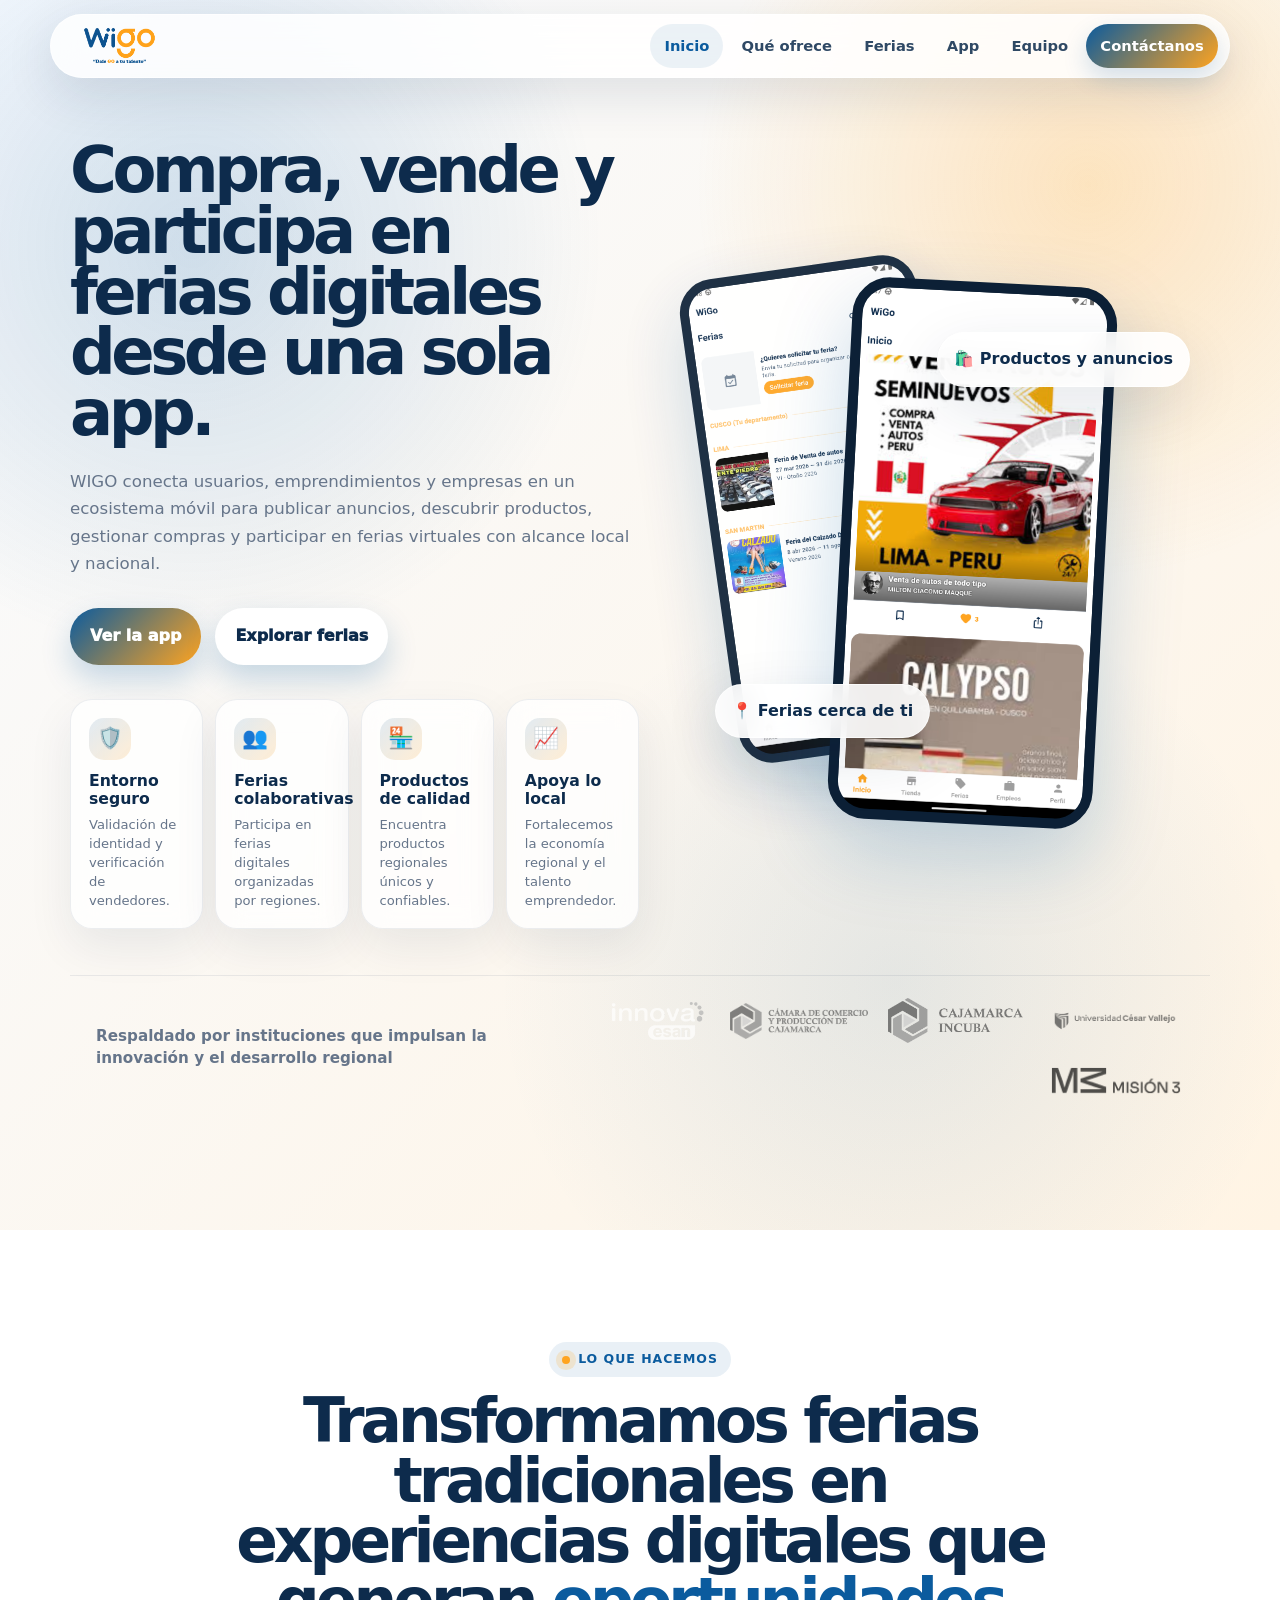
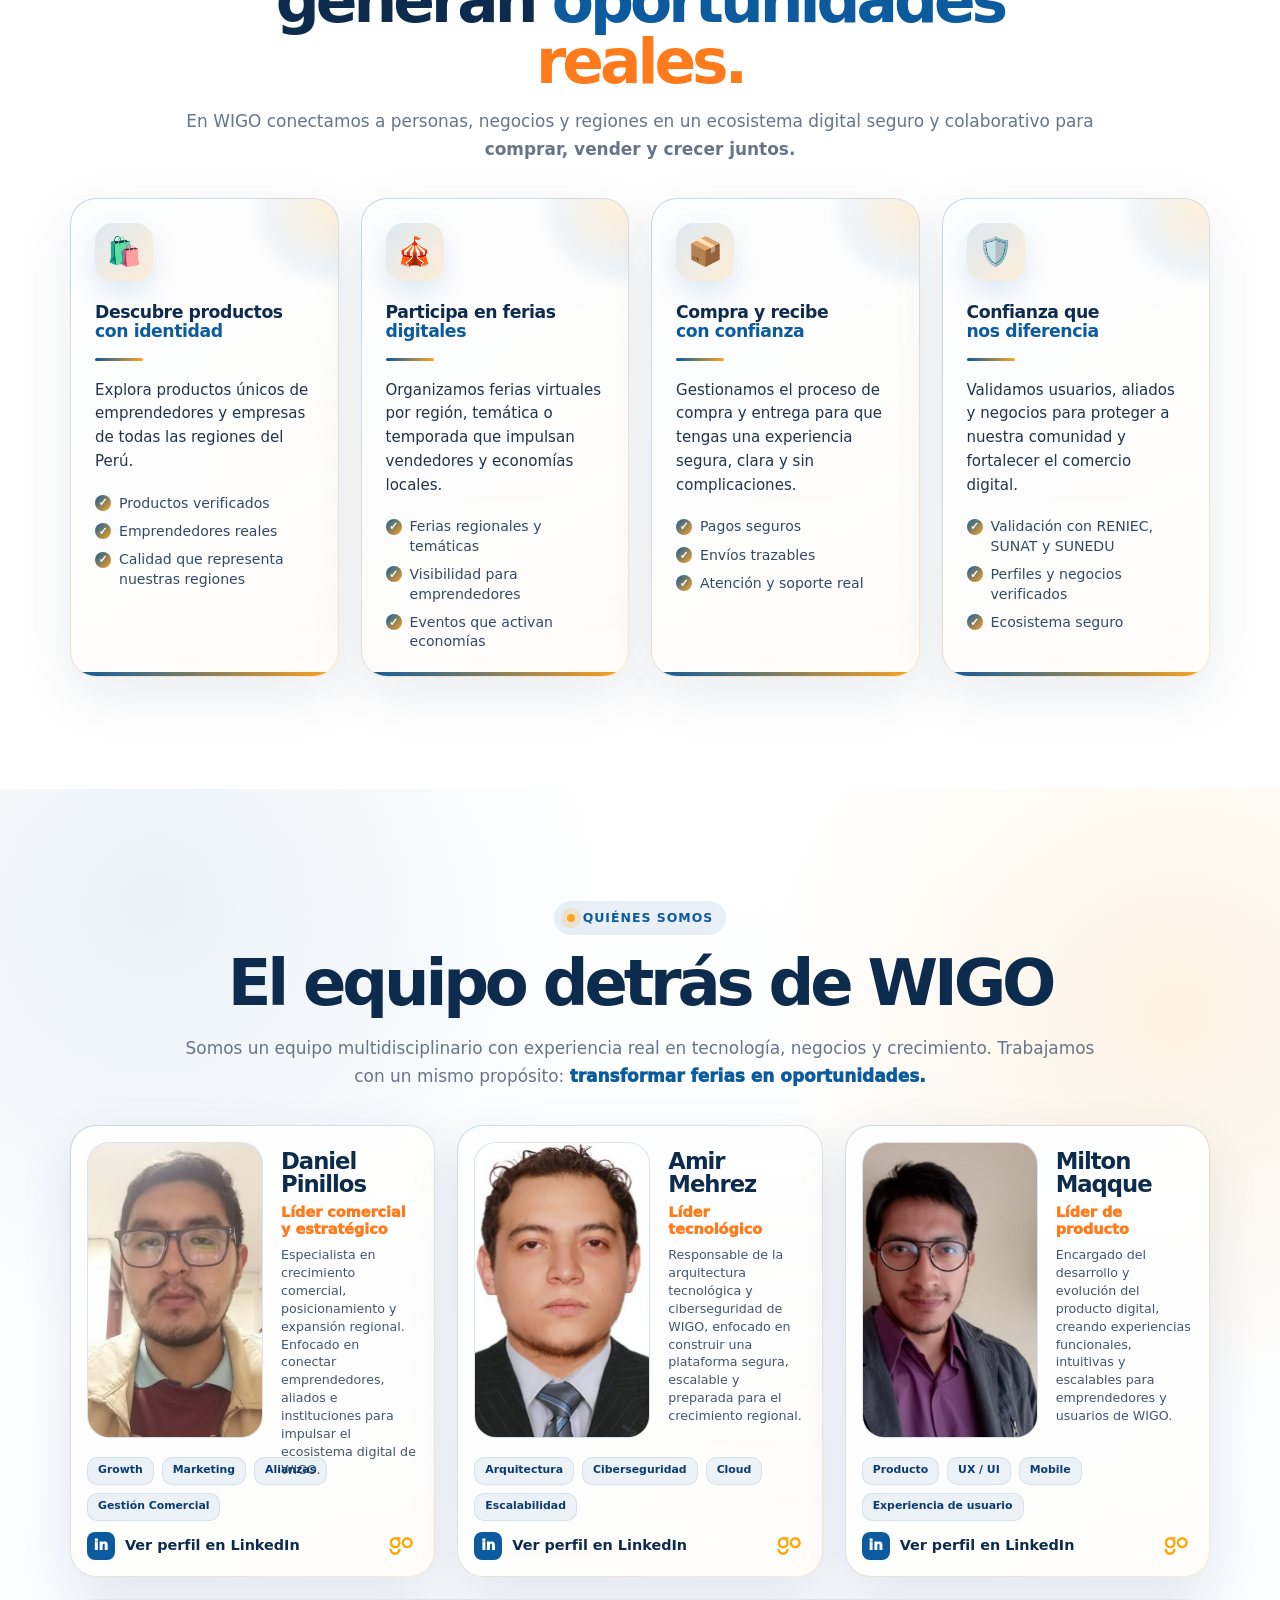
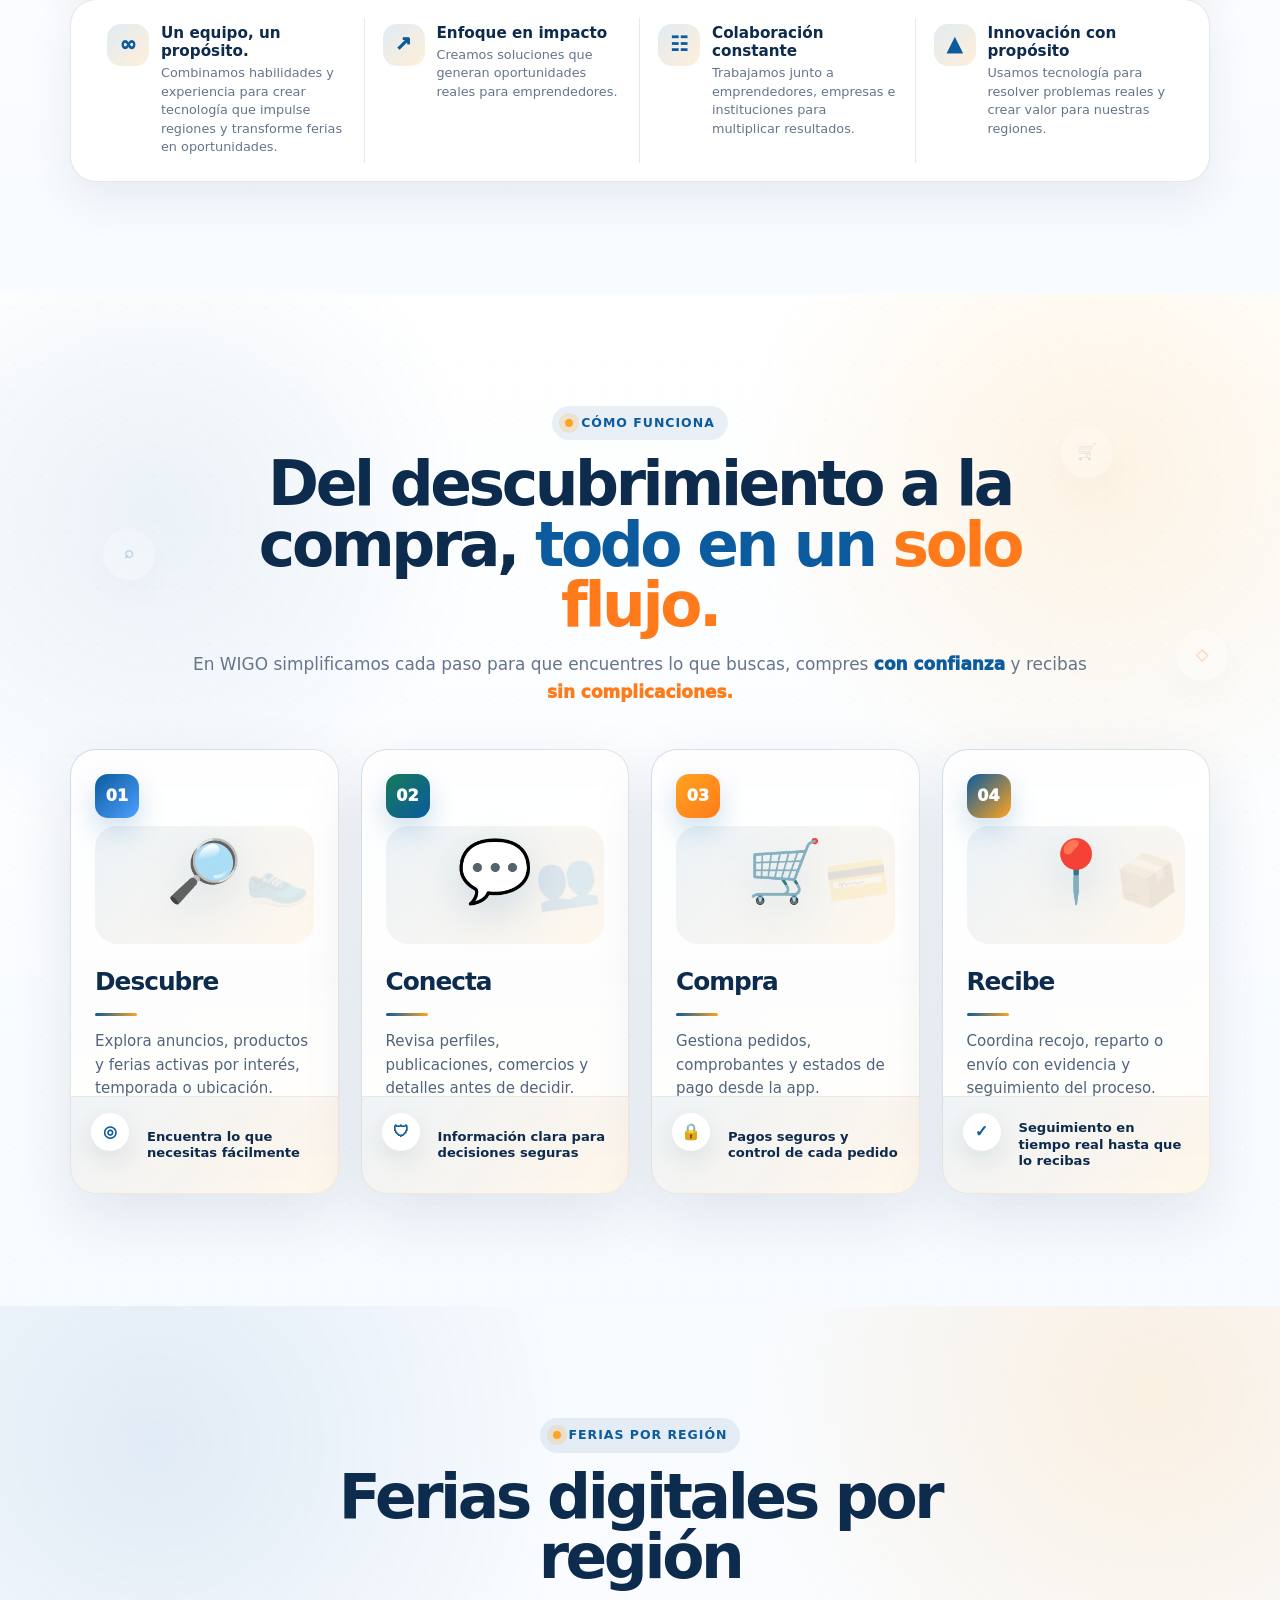
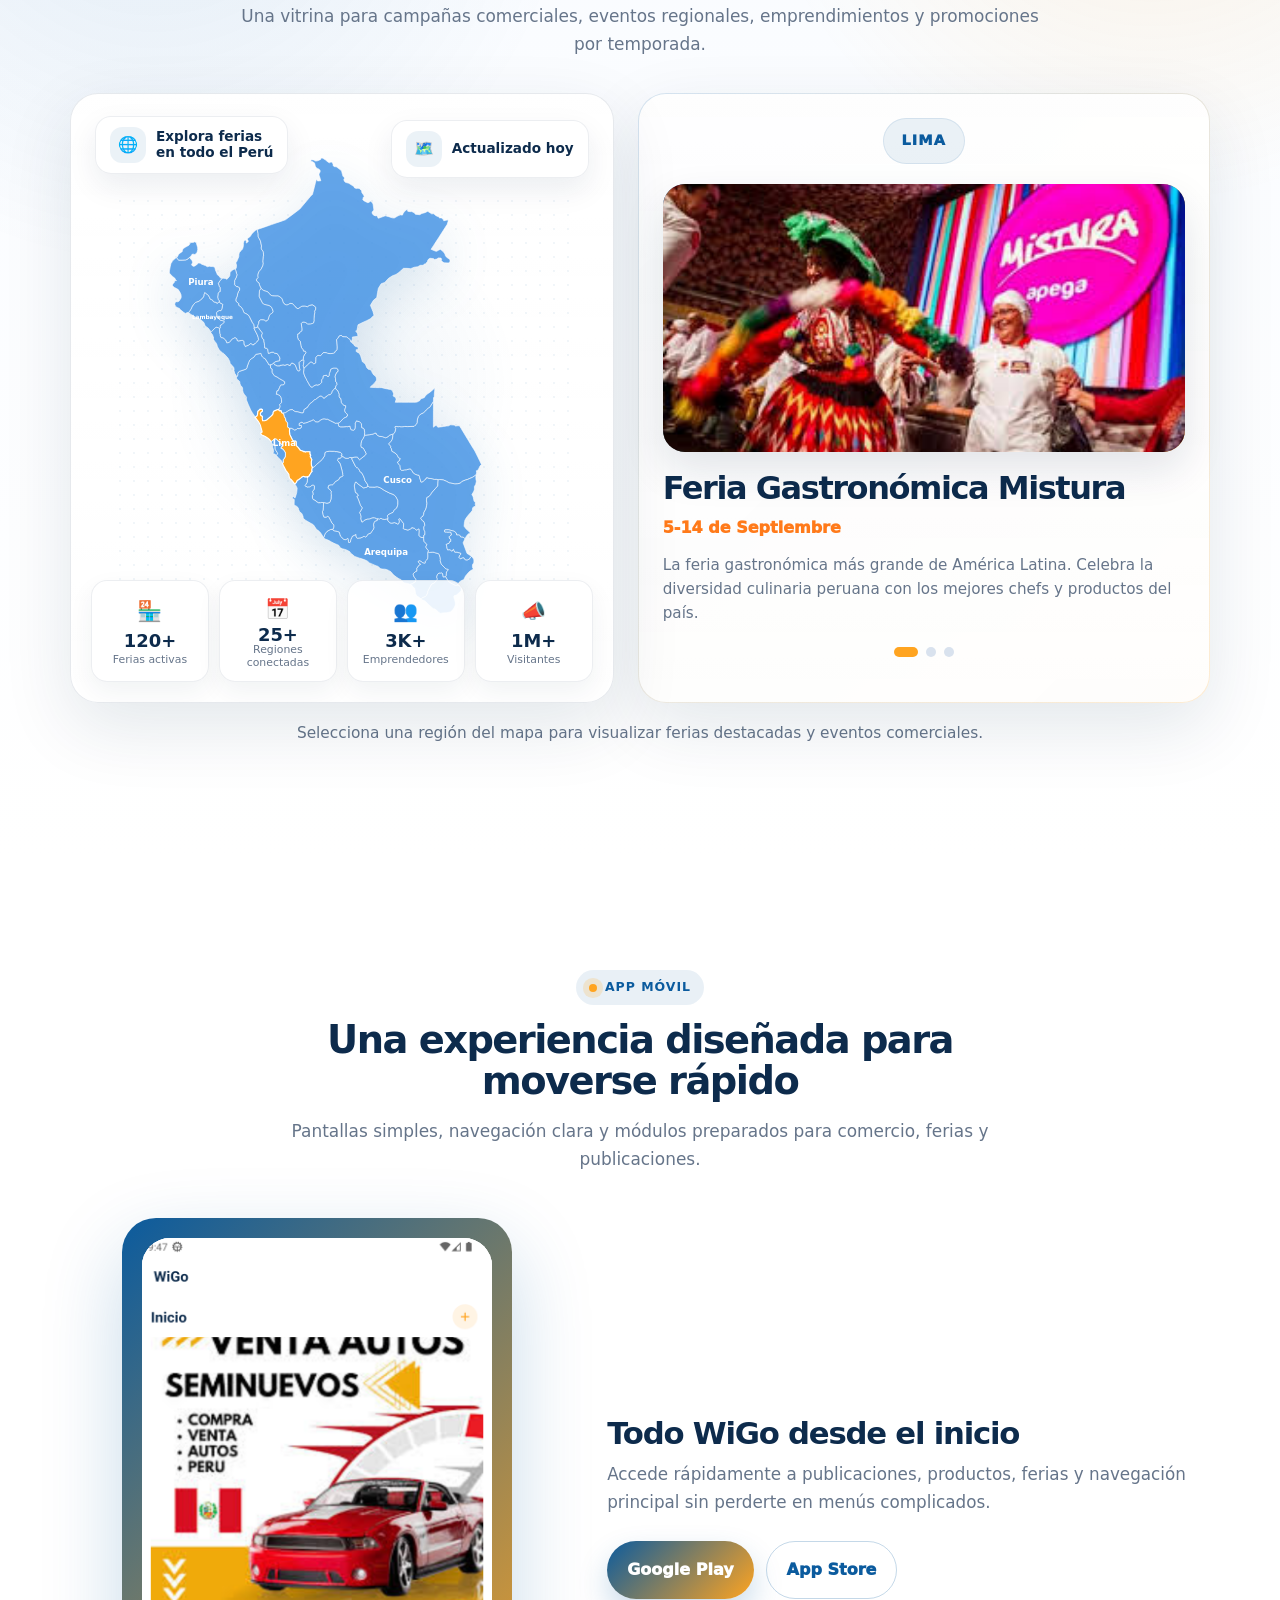
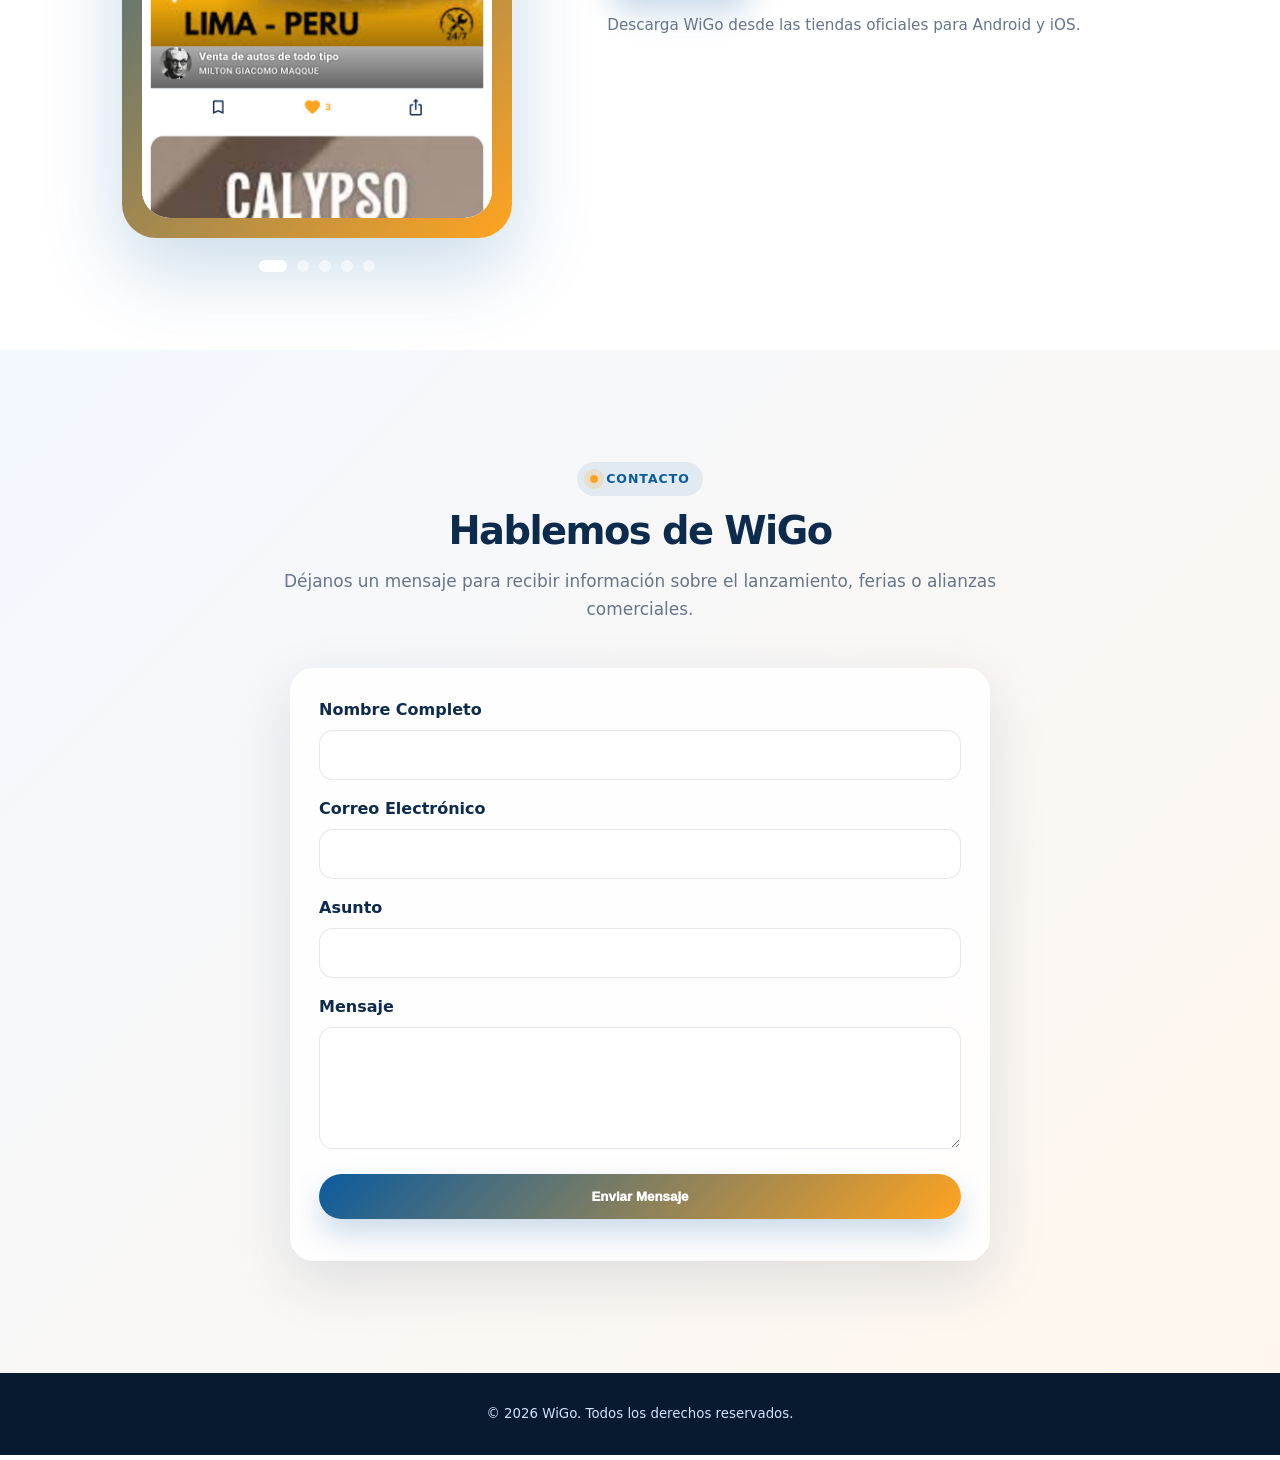
==== commit b9ad7137: "Mejoras Realizadas Mejora sección Equipo: enlaces LinkedIn, icono GO y ajustes visuales" ====
--- a/index.html
+++ b/index.html
@@ -126,13 +126,13 @@
         </div>
 
         <div class="hero-allies reveal" aria-label="Instituciones y aliados">
-          <p>Con la confianza de instituciones y aliados que impulsan el desarrollo regional</p>
+          <p>Respaldado por instituciones que impulsan la innovación y el desarrollo regional</p>
 
           <div class="ally-logos">
+            <img src="assets/sources/logoInnova.png" alt="Innova ESAN" loading="lazy" decoding="async" />
             <img src="assets/sources/LOGOCCPC.png" alt="Cámara de Comercio y Producción de Cajamarca" loading="lazy" decoding="async" />
-            <img src="assets/sources/logoInnova.png" alt="Innova ESAN" loading="lazy" decoding="async" />
+            <img src="assets/sources/LOGOCAJAMARCAINCUBA.png" alt="Cajamarca Incuba" loading="lazy" decoding="async" />
             <img src="assets/sources/logo_UCV_large.png" alt="Universidad César Vallejo" loading="lazy" decoding="async" />
-            <img src="assets/sources/LOGOCAJAMARCAINCUBA.png" alt="Cajamarca Incuba" loading="lazy" decoding="async" />
             <img src="assets/sources/logo-Mision-3.png" alt="Municipalidades y gobiernos regionales" loading="lazy" decoding="async" />
           </div>
         </div>
@@ -272,11 +272,21 @@
                 <span>Growth</span>
                 <span>Marketing</span>
                 <span>Alianzas</span>
-                <span>Expansión regional</span>
+                <span>Gestión Comercial</span>
               </div>
 
-              <a class="member__link" href="https://www.linkedin.com/" target="_blank" rel="noopener">
-                <span>in</span> Ver perfil en LinkedIn <strong>→</strong>
+              <a class="member__link" href="https://www.linkedin.com/in/daniel-pinillos-rodr%C3%ADguez-izzywork/?skipRedirect=true" target="_blank" rel="noopener noreferrer">
+                <span class="linkedin-icon">in</span>
+                 <span class="member__link-text">
+                     Ver perfil en LinkedIn 
+                 </span>
+               
+                <img
+                    src="assets/sources/icono_go_app.png"
+                    alt="Ir al perfil de LinkedIn"
+                    class="member__go"
+                />
+
               </a>
             </div>
           </article>
@@ -302,8 +312,19 @@
                 <span>Escalabilidad</span>
               </div>
 
-              <a class="member__link" href="https://www.linkedin.com/" target="_blank" rel="noopener">
-                <span>in</span> Ver perfil en LinkedIn <strong>→</strong>
+              <a class="member__link" 
+              href="https://www.linkedin.com/in/amir-mehrez-garcia/" 
+              target="_blank" 
+              rel="noopener noreferrer">
+                <span class="linkedin-icon">in</span>
+                <span class="member__link-text">
+                     Ver perfil en LinkedIn
+                </span>
+                <img
+                     src="assets/sources/icono_go_app.png"
+                     alt="Ir al perfil de LinkedIn"
+                     class="member__go"
+                />
               </a>
             </div>
           </article>
@@ -329,8 +350,20 @@
                 <span>Experiencia de usuario</span>
               </div>
 
-              <a class="member__link" href="https://www.linkedin.com/" target="_blank" rel="noopener">
-                <span>in</span> Ver perfil en LinkedIn <strong>→</strong>
+              <a class="member__link" 
+                href="https://www.linkedin.com/in/milton-maqque-salcedo-s73f/" 
+                target="_blank" 
+                rel="noopener noreferrer">
+
+                <span class="linkedin-icon">in</span>
+                <span class="member__link-text">
+                    Ver perfil en LinkedIn
+                 </span>
+                <img
+                    src="assets/sources/icono_go_app.png"
+                    alt="Ir al perfil de LinkedIn"
+                    class="member__go"
+                />
               </a>
             </div>
           </article>
--- a/css/styles.css
+++ b/css/styles.css
@@ -217,7 +217,7 @@
 
 .member__role {
   margin: 0 0 12px;
-  color: var(--wigo-orange-2);
+  color: var(--wigo-orange-2); 
   font-weight: 1000;
   line-height: 1.25;
 }
@@ -267,7 +267,7 @@
   font-size: .9rem;
 }
 
-.member__link span {
+.linkedin-icon {
   width: 28px;
   height: 28px;
   display: grid;
@@ -277,17 +277,43 @@
   color: #fff;
   font-weight: 1000;
   font-size: .85rem;
-}
-
-.member__link strong {
-  margin-left: auto;
-  color: var(--wigo-orange-2);
-  font-size: 1.15rem;
+  flex-shrink: 0;
+}
+
+.member__link-text {
+  flex: 1;
+  width: auto;
+  height: auto;
+  display: inline;
+  background: transparent;
+  color: var(--ink);
+  font-size: .9rem;
+  font-weight: 900;
+  white-space: nowrap;
+}
+
+.member__go {
+  width: 34px;
+  height: 34px;
+  object-fit: contain;
+  margin-left: 16px;
   transition: transform .2s ease;
-}
-
-.member__link:hover strong {
-  transform: translateX(4px);
+  animation: go-bounce 1.8s ease-in-out infinite;
+}
+
+.member__link:hover .member__go {
+  transform: scale(1.12);
+  animation-play-state: paused;
+}
+
+@keyframes go-bounce {
+  0%, 100% {
+    transform: translateY(0);
+  }
+
+   50% {
+    transform: translateY(-4px);
+  }
 }
 
 .team-values {
@@ -756,7 +782,7 @@
 }
 
 .member__role {
-  color: var(--wigo-blue);
+  color: var(--wigo-orange-2);
 }
 
 .member__bio {
@@ -782,10 +808,6 @@
 .member__link {
   padding-top: 8px;
   font-size: .84rem;
-}
-
-.member__link span {
-  background: var(--wigo-blue);
 }
 
 .team-values {
@@ -1048,7 +1070,7 @@
 
 #nosotros .member__role {
   margin: 0 0 8px;
-  color: var(--wigo-blue);
+  color: var(--wigo-orange-2);
   font-size: .9rem;
   font-weight: 1000;
   line-height: 1.18;
@@ -1106,7 +1128,7 @@
   text-decoration: none;
 }
 
-#nosotros .member__link span {
+#nosotros .member__link .linkedin-icon {
   width: 28px;
   height: 28px;
   display: grid;
@@ -1115,11 +1137,6 @@
   border-radius: 8px;
   background: var(--wigo-blue);
   color: #fff;
-}
-
-#nosotros .member__link strong {
-  margin-left: auto;
-  color: var(--wigo-orange-2);
 }
 
 @media (min-width: 1180px) {
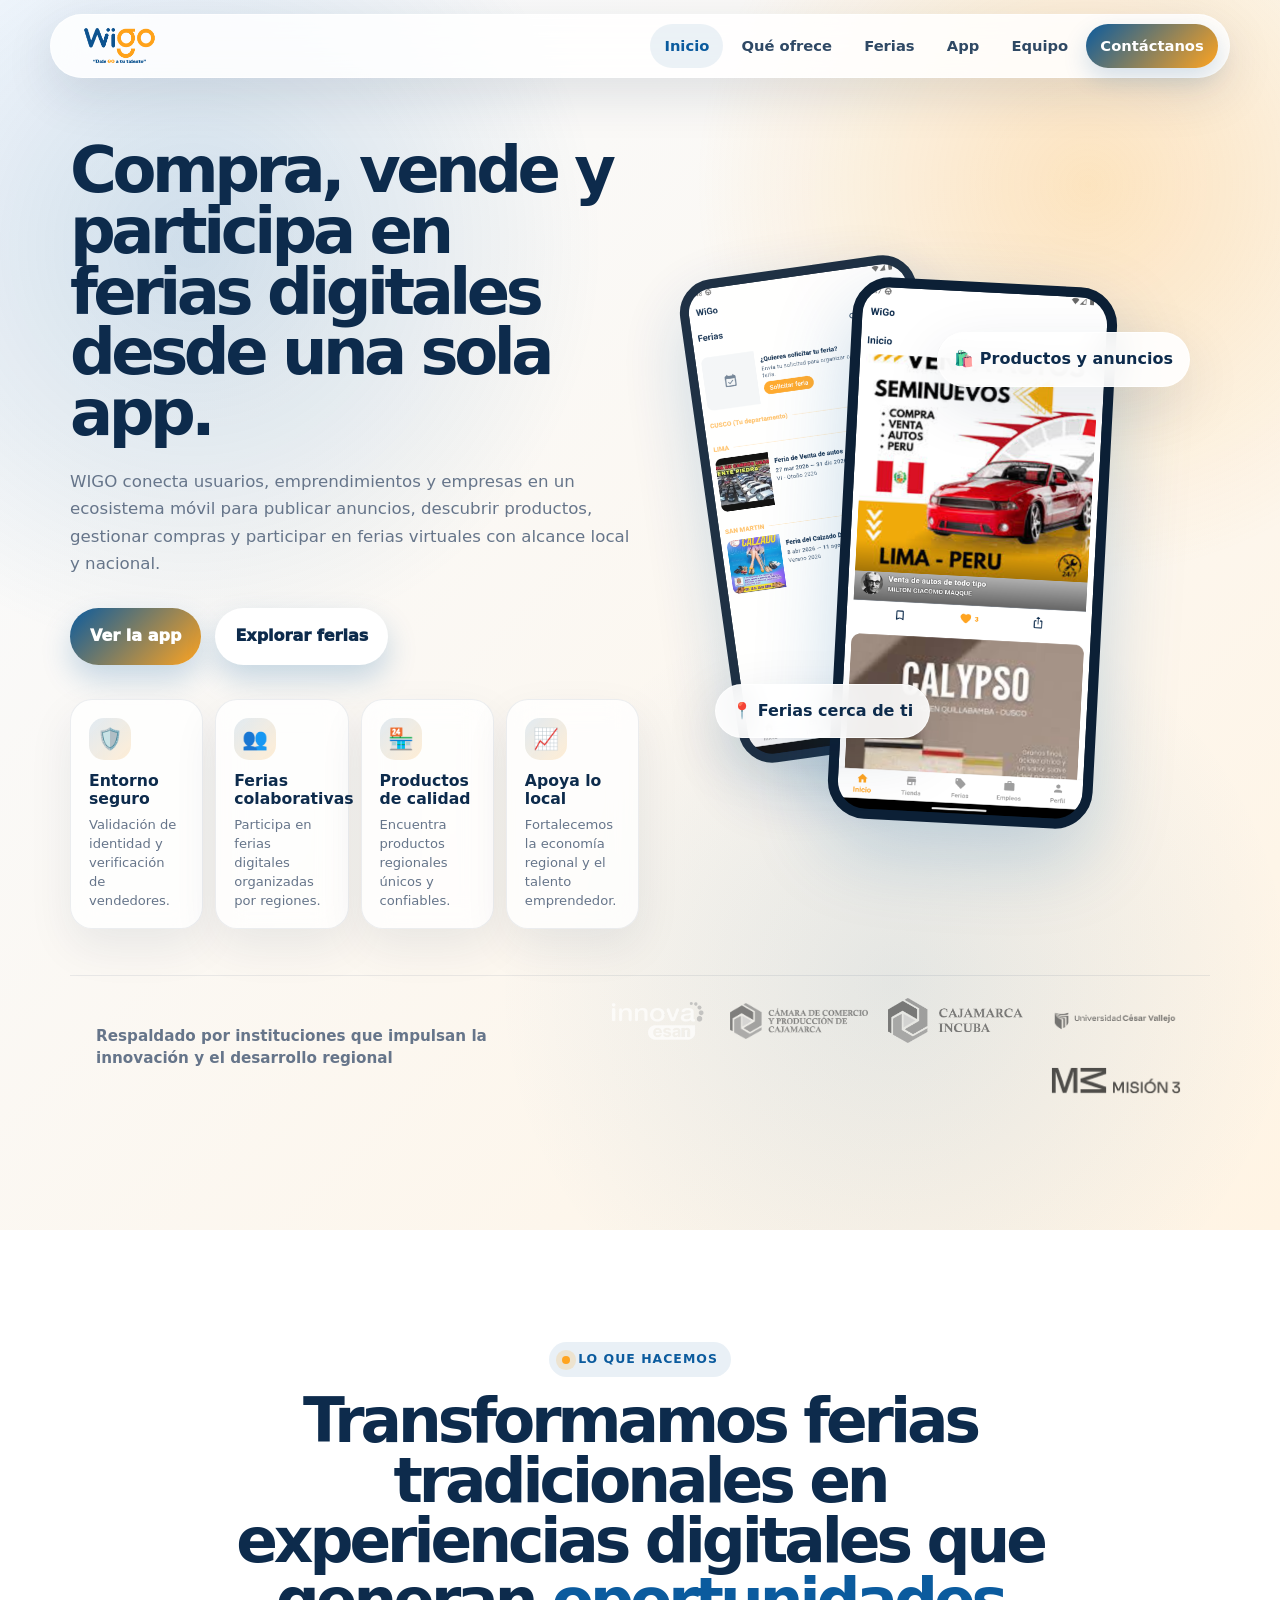
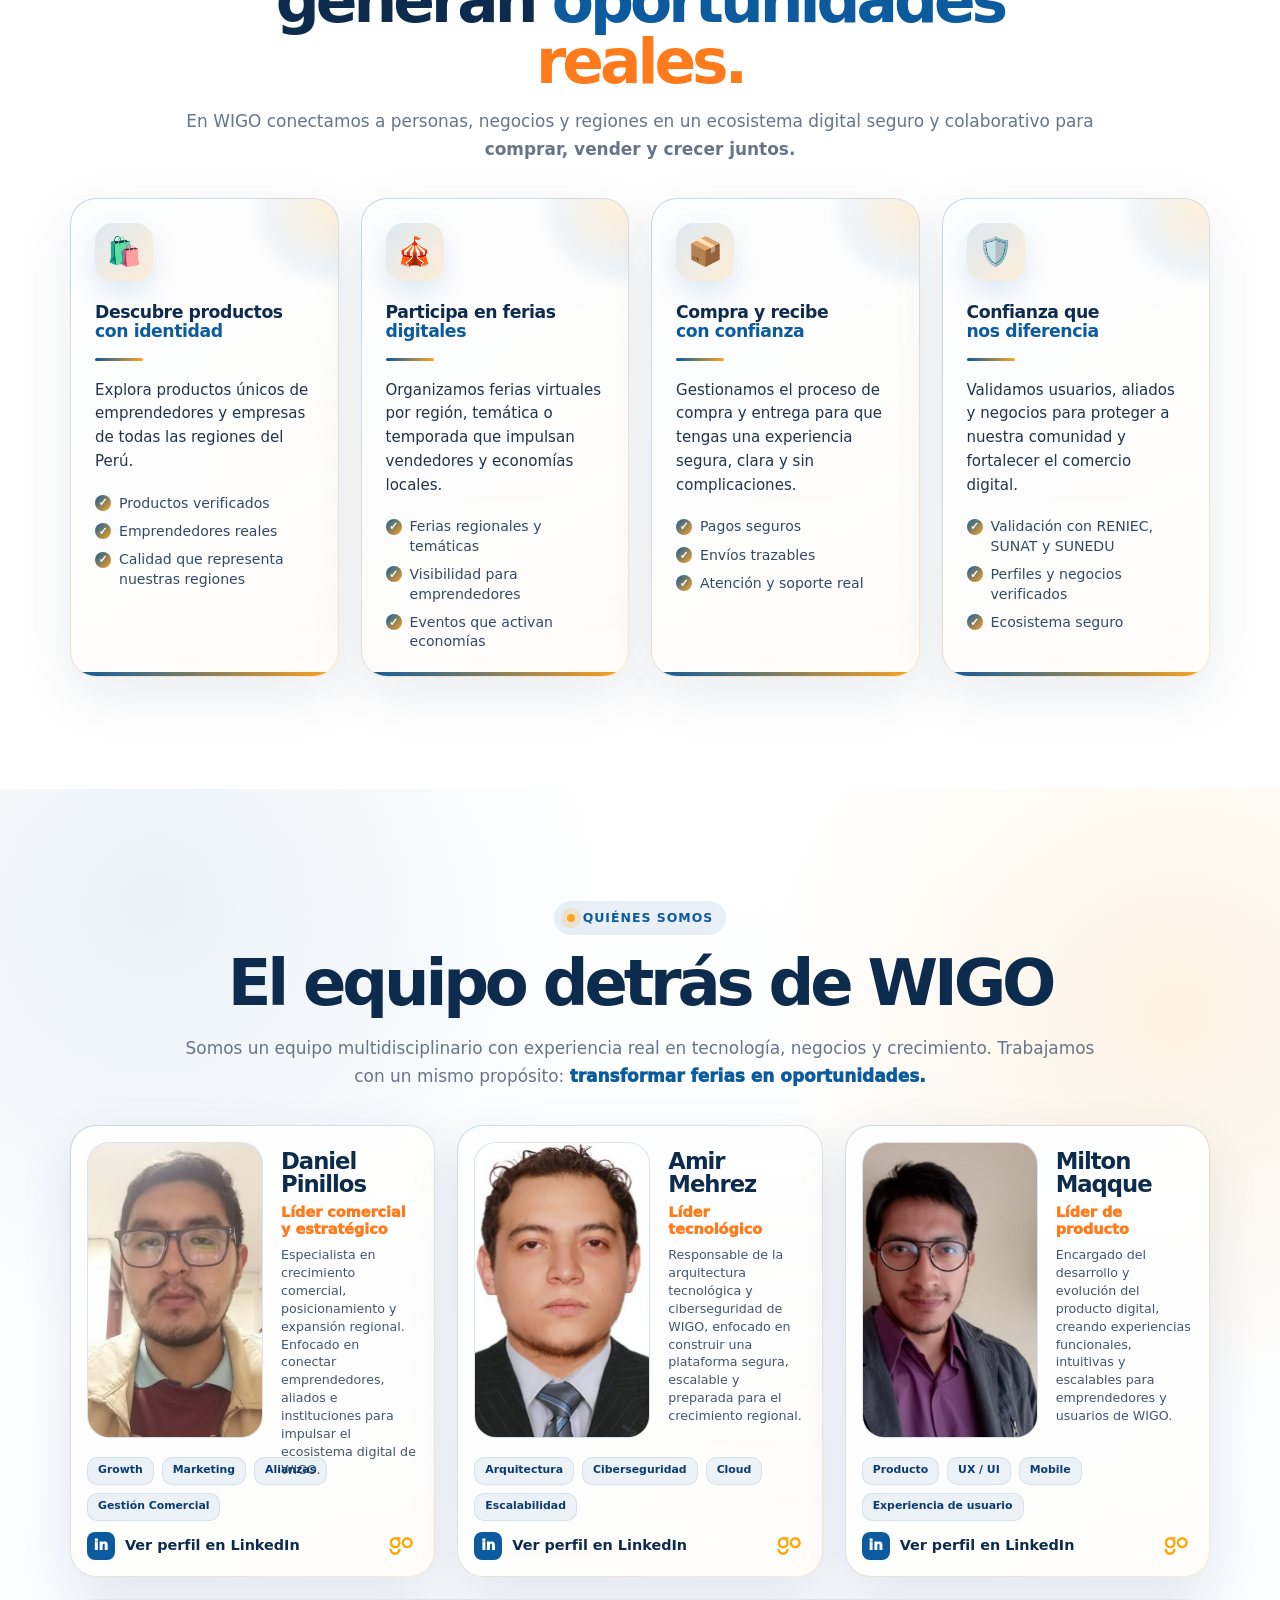
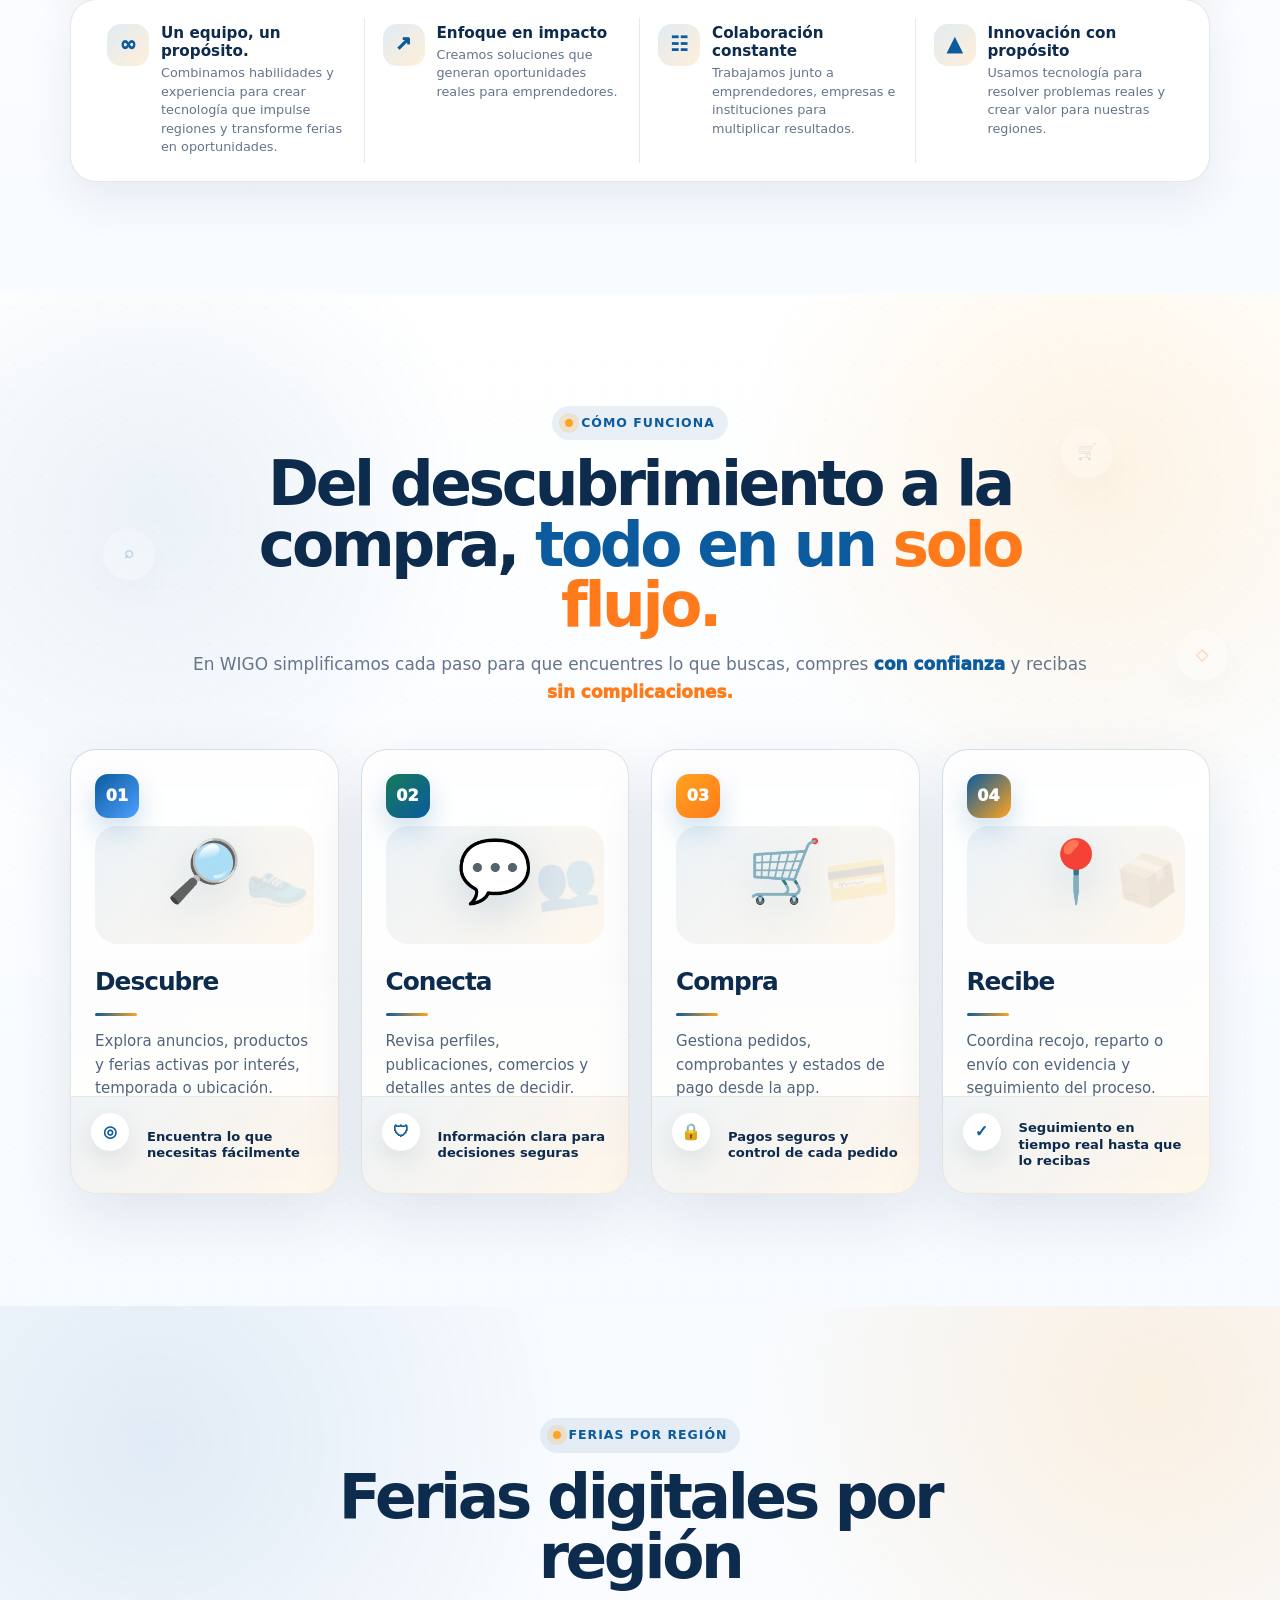
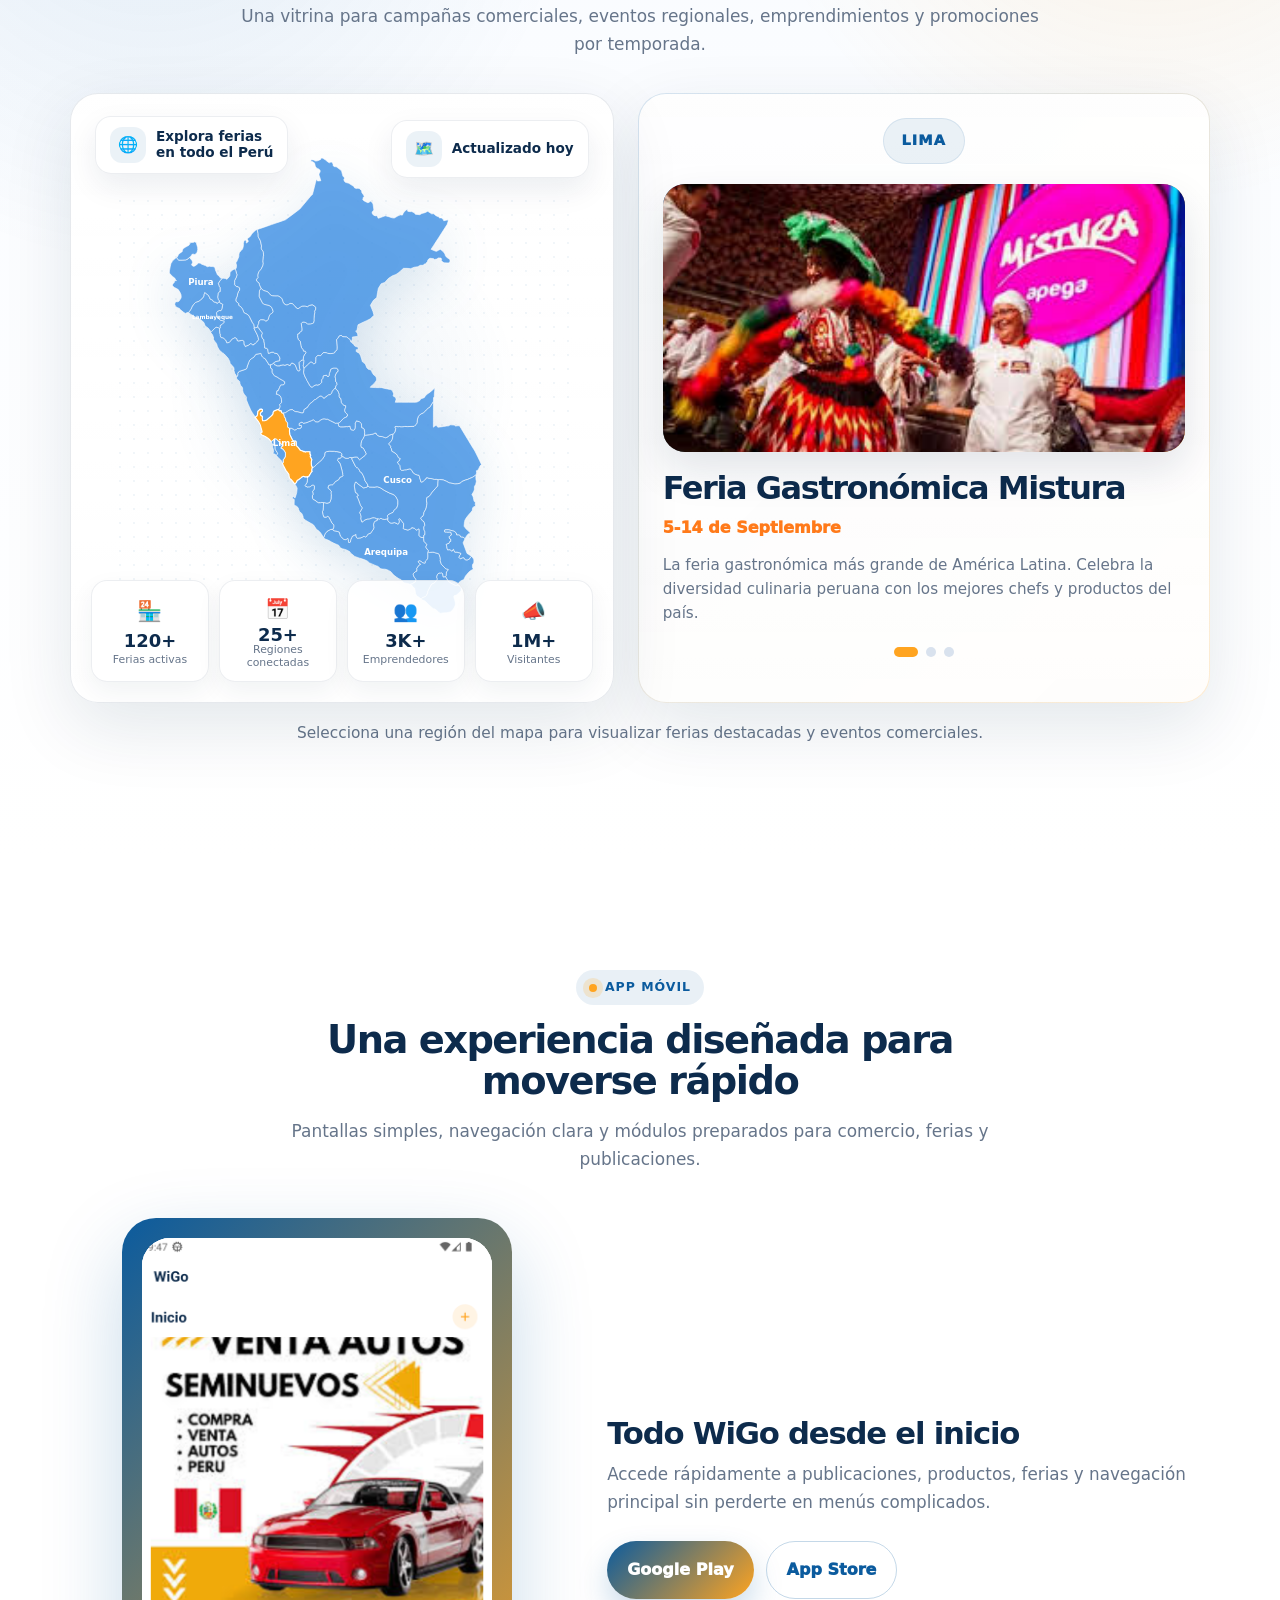
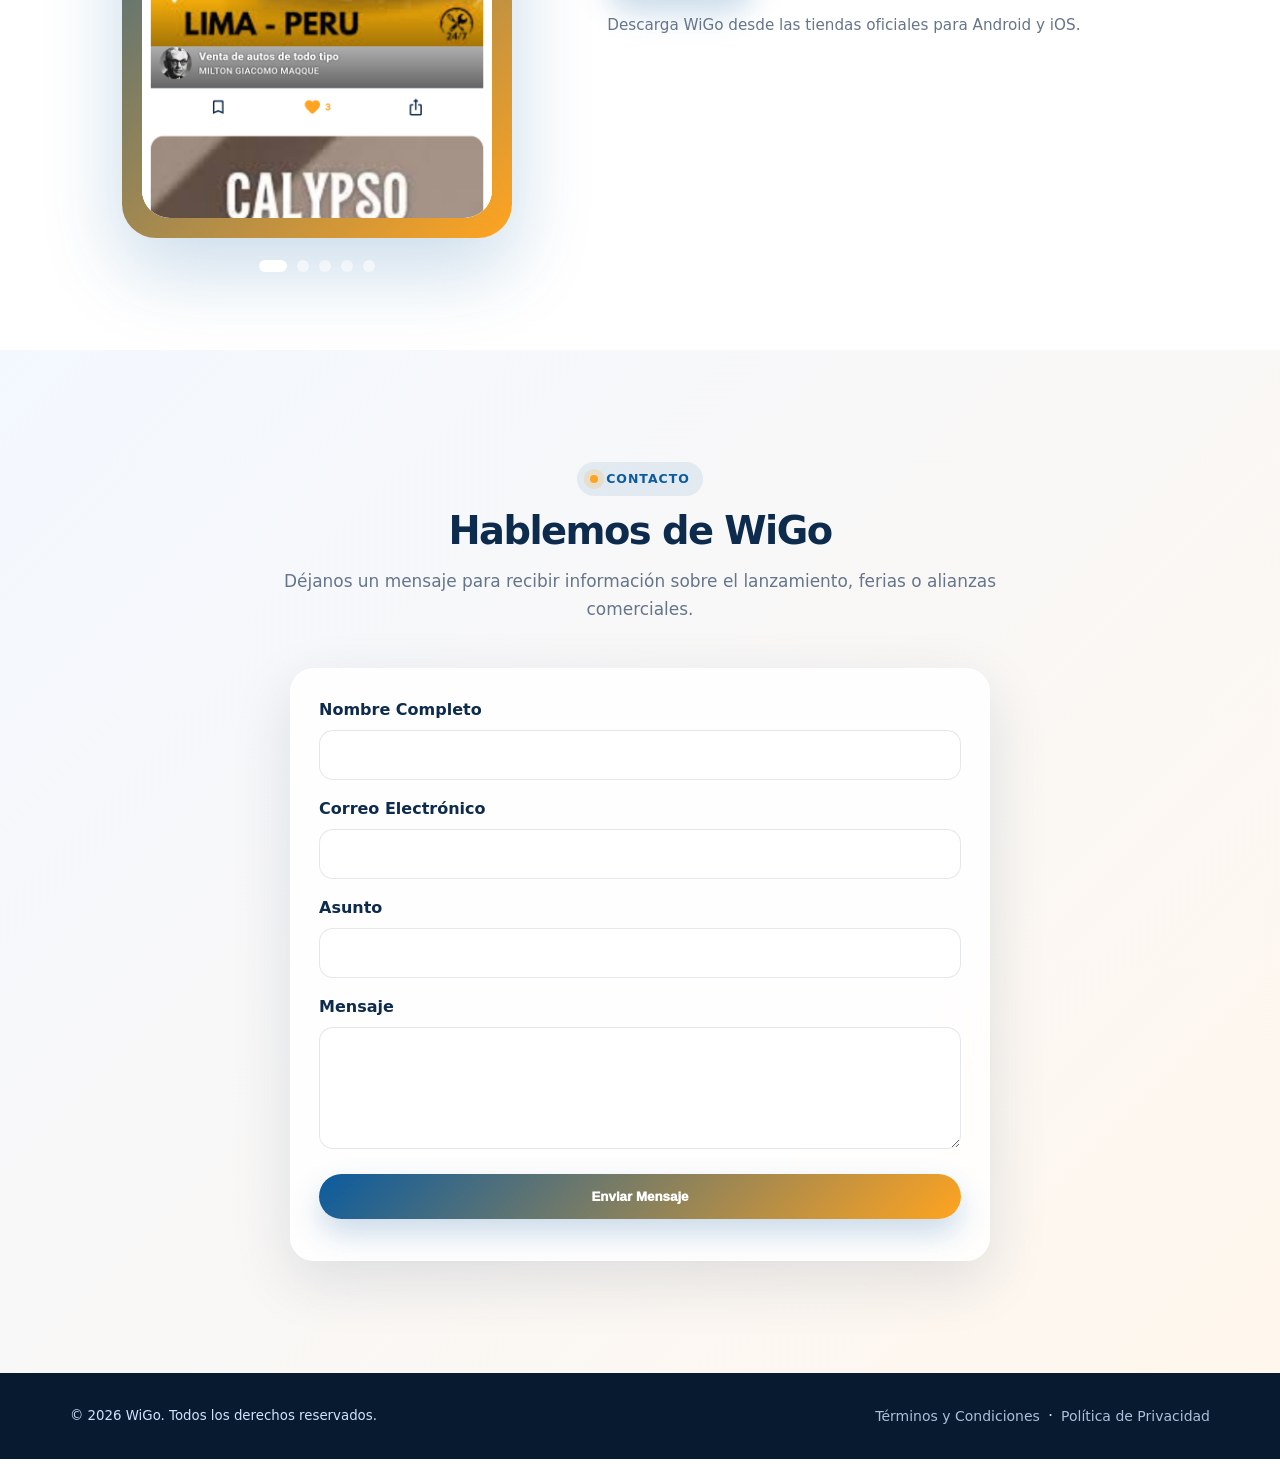
==== commit c5415739: "Terminnos y politicas Actualizacion de Terminos y Condiciones, Politicas y privacidad" ====
--- a/index.html
+++ b/index.html
@@ -682,6 +682,12 @@
   <footer class="footer">
     <div class="container footer__inner">
       <small>© <span id="year"></span> WiGo. Todos los derechos reservados.</small>
+
+      <nav class="footer__legal" aria-label="Enlaces legales">
+        <a href="terminos-condiciones.html">Términos y Condiciones</a>
+        <span aria-hidden="true">·</span>
+        <a href="politica-privacidad.html">Política de Privacidad</a>
+      </nav>
     </div>
   </footer>
 
--- a/css/styles.css
+++ b/css/styles.css
@@ -448,7 +448,160 @@
 .btn--full { width: 100%; }
 
 .footer { padding: 30px 0; background: var(--dark); color: #cfe3ff; }
-.footer__inner { display: flex; justify-content: center; }
+.footer__inner {
+  display: flex;
+  align-items: center;
+  justify-content: space-between;
+  gap: 16px;
+  flex-wrap: wrap;
+}
+
+.footer__legal {
+  display: flex;
+  align-items: center;
+  gap: 8px;
+  flex-wrap: wrap;
+}
+
+.footer__legal a {
+  color: inherit;
+  text-decoration: none;
+  font-size: 0.875rem;
+  opacity: 0.82;
+}
+
+.footer__legal a:hover {
+  opacity: 1;
+  text-decoration: underline;
+}
+
+@media (max-width: 640px) {
+  .footer__inner {
+    justify-content: center;
+    text-align: center;
+  }
+
+  .footer__legal {
+    justify-content: center;
+  }
+}
+
+/* ==============================
+   Legal pages
+============================== */
+
+.legal-page {
+  min-height: 100vh;
+  padding-top: 120px;
+  background:
+    radial-gradient(circle at top left, rgba(11, 91, 158, 0.10), transparent 34rem),
+    radial-gradient(circle at bottom right, rgba(255, 164, 32, 0.12), transparent 30rem),
+    var(--color-bg, #f8fafc);
+}
+
+.legal-card {
+  max-width: 980px;
+  margin: 0 auto;
+  padding: 42px;
+  border-radius: 28px;
+  background: rgba(255, 255, 255, 0.92);
+  border: 1px solid rgba(13, 43, 76, 0.08);
+  box-shadow: 0 24px 70px rgba(13, 43, 76, 0.12);
+}
+
+.legal-card__header {
+  margin-bottom: 28px;
+  padding-bottom: 22px;
+  border-bottom: 1px solid rgba(13, 43, 76, 0.10);
+}
+
+.legal-card__header .section__title {
+  margin-bottom: 12px;
+}
+
+.legal-card__header .section__lead {
+  margin-bottom: 0;
+  color: rgba(13, 43, 76, 0.68);
+}
+
+.legal-card__content {
+  color: rgba(13, 43, 76, 0.86);
+  font-size: 1rem;
+  line-height: 1.78;
+}
+
+.legal-card__content h2 {
+  margin: 30px 0 10px;
+  color: #0b5b9e;
+  font-size: 1.18rem;
+  line-height: 1.35;
+}
+
+.legal-card__content p {
+  margin: 0 0 14px;
+}
+
+.legal-card__content strong {
+  color: #0d2b4c;
+}
+
+.footer__inner {
+  display: flex;
+  align-items: center;
+  justify-content: space-between;
+  gap: 16px;
+  flex-wrap: wrap;
+}
+
+.footer__legal {
+  display: flex;
+  align-items: center;
+  gap: 8px;
+  flex-wrap: wrap;
+}
+
+.footer__legal a {
+  color: inherit;
+  text-decoration: none;
+  font-size: 0.875rem;
+  opacity: 0.82;
+}
+
+.footer__legal a:hover {
+  opacity: 1;
+  text-decoration: underline;
+}
+
+@media (max-width: 768px) {
+  .legal-page {
+    padding-top: 100px;
+  }
+
+  .legal-card {
+    padding: 26px 20px;
+    border-radius: 22px;
+  }
+
+  .legal-card__content {
+    font-size: 0.95rem;
+    line-height: 1.7;
+  }
+
+  .legal-card__content h2 {
+    font-size: 1.06rem;
+  }
+}
+
+@media (max-width: 640px) {
+  .footer__inner {
+    justify-content: center;
+    text-align: center;
+  }
+
+  .footer__legal {
+    justify-content: center;
+  }
+}
 
 .reveal { opacity: 0; transform: translateY(18px); transition: opacity .55s ease, transform .55s ease; }
 .reveal.is-visible { opacity: 1; transform: translateY(0); }
@@ -475,16 +628,41 @@
   .nav__links { position: absolute; left: 10px; right: 10px; top: calc(100% + 8px); background: rgba(255,255,255,.96); border: 1px solid var(--line); border-radius: 22px; box-shadow: var(--shadow); flex-direction: column; align-items: stretch; gap: 0; max-height: 0; overflow: hidden; transition: max-height .25s ease, padding .25s ease; padding: 0 .75rem; backdrop-filter: blur(18px); }
   .nav__links.is-open { max-height: 520px; padding: .75rem; }
   .nav__links a { width: 100%; justify-content: center; }
-  .hero-section { padding-top: 124px; }
-  .hero__title { font-size: clamp(2.3rem, 13vw, 4rem); }
-  .hero__stats { grid-template-columns: 1fr; }
+  .hero-section { padding-top: 160px; }
+  .hero__title { 
+      font-size: clamp(2.1rem, 11vw, 3.2rem);
+      line-height: .95;
+    }
+  .hero__stats { 
+    display: grid;
+    grid-template-columns: repeat(2, minmax(0, 1fr)) !important;
+    gap: 14px;
+  }
+  .hero__benefits {
+    display: grid !important;
+    grid-template-columns: 1fr 1fr !important;
+    gap: 14px !important;
+  }
+  .hero-benefit {
+    width: 100% !important;
+  }
   .hero__visual { min-height: 500px; }
   .phone-card { width: min(235px, 58vw); }
   .phone-card--back { transform: translate(-70px, -16px) rotate(-8deg) scale(.88); }
   .floating-card { font-size: .84rem; }
   .floating-card--top { top: 70px; right: 0; }
   .floating-card--bottom { bottom: 70px; left: 0; }
-  .features, .process { grid-template-columns: 1fr; }
+  .features {
+    display: grid;
+    grid-template-columns: repeat(2, minmax(0, 1fr)) !important;
+    gap: 14px;
+  }
+  .feature-card {
+    min-width: 0;
+  }
+  .process { 
+    grid-template-columns: 1fr;
+   }
   .member--detailed { grid-template-columns: 1fr; min-height: auto; }
   .member__photo--framed { min-height: 360px; }
   .member__info--detailed { padding: 8px 4px 0; }
@@ -1207,3 +1385,15 @@
   }
 }
 
+@media (max-width: 768px) {
+  .hero-section .features {
+    display: grid !important;
+    grid-template-columns: repeat(2, minmax(0, 1fr)) !important;
+    gap: 14px !important;
+  }
+
+  .hero-section .feature-card {
+    min-width: 0 !important;
+    width: auto !important;
+  }
+}
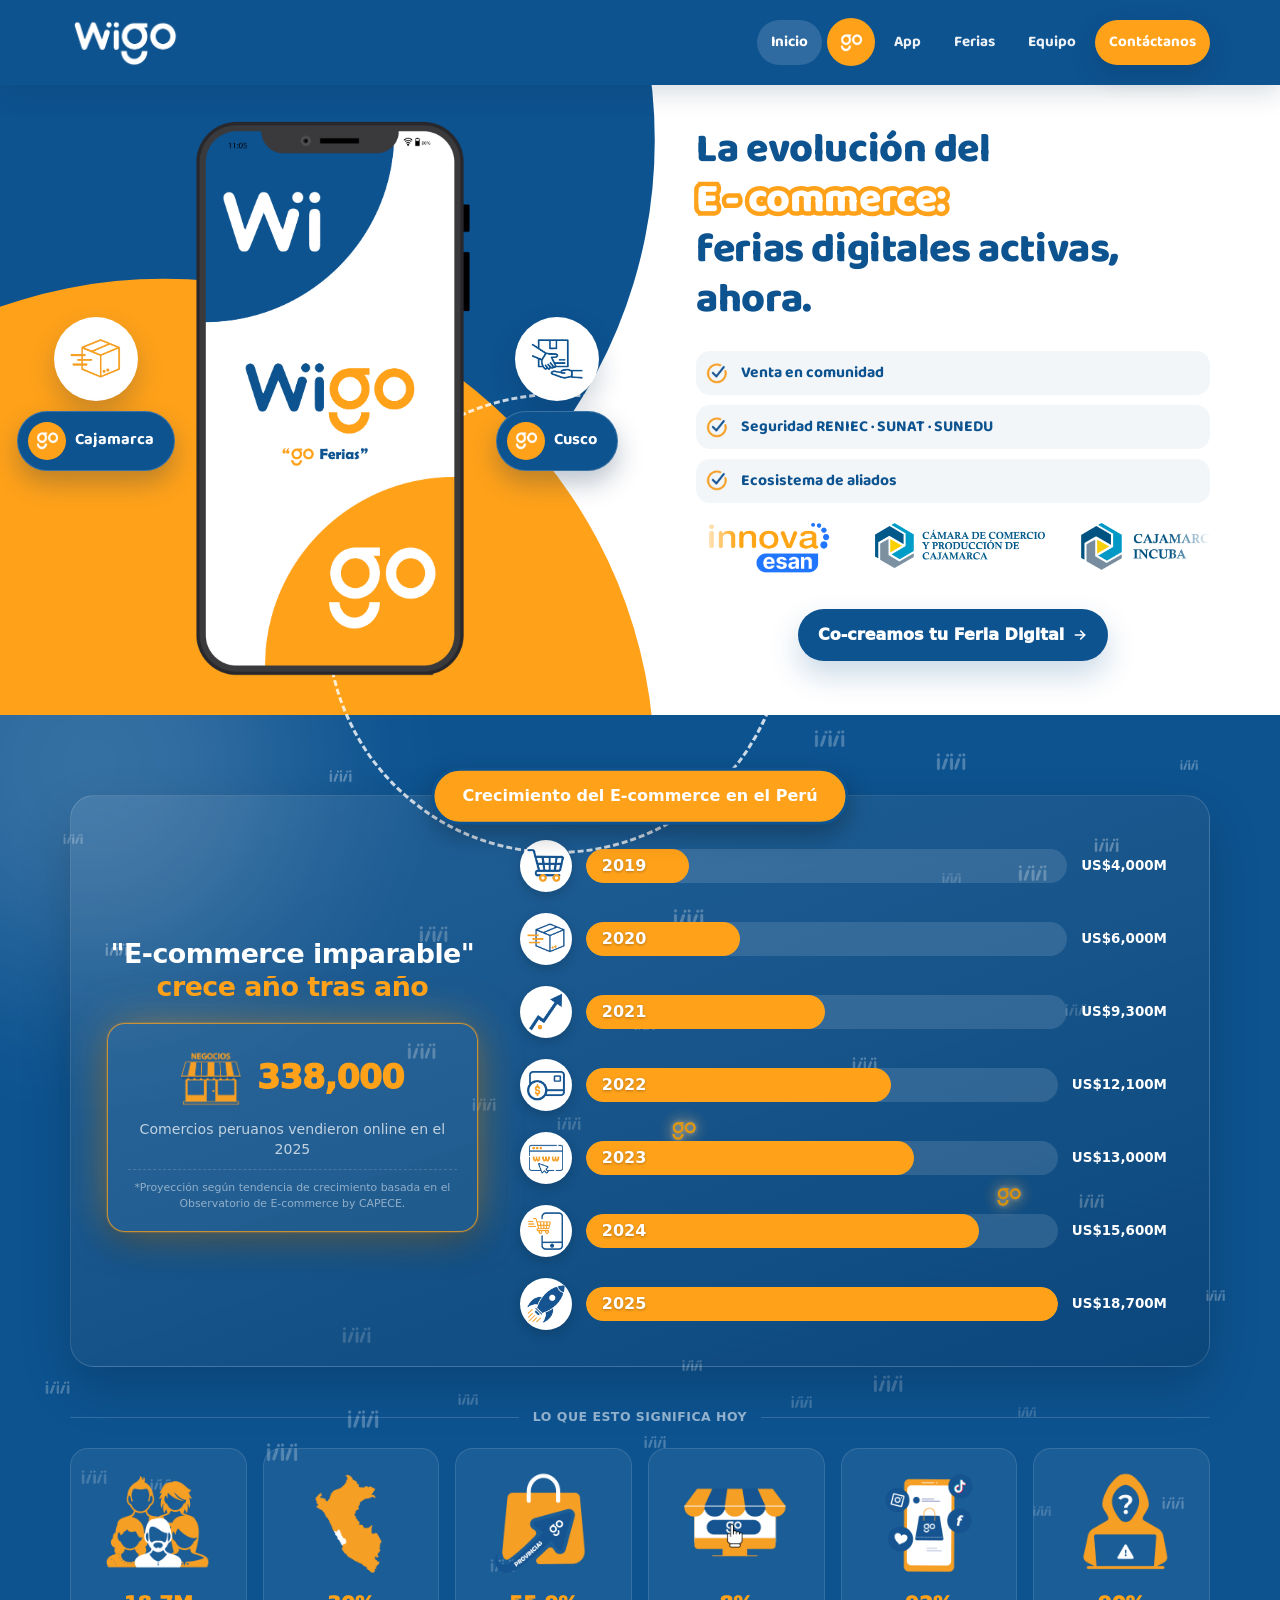
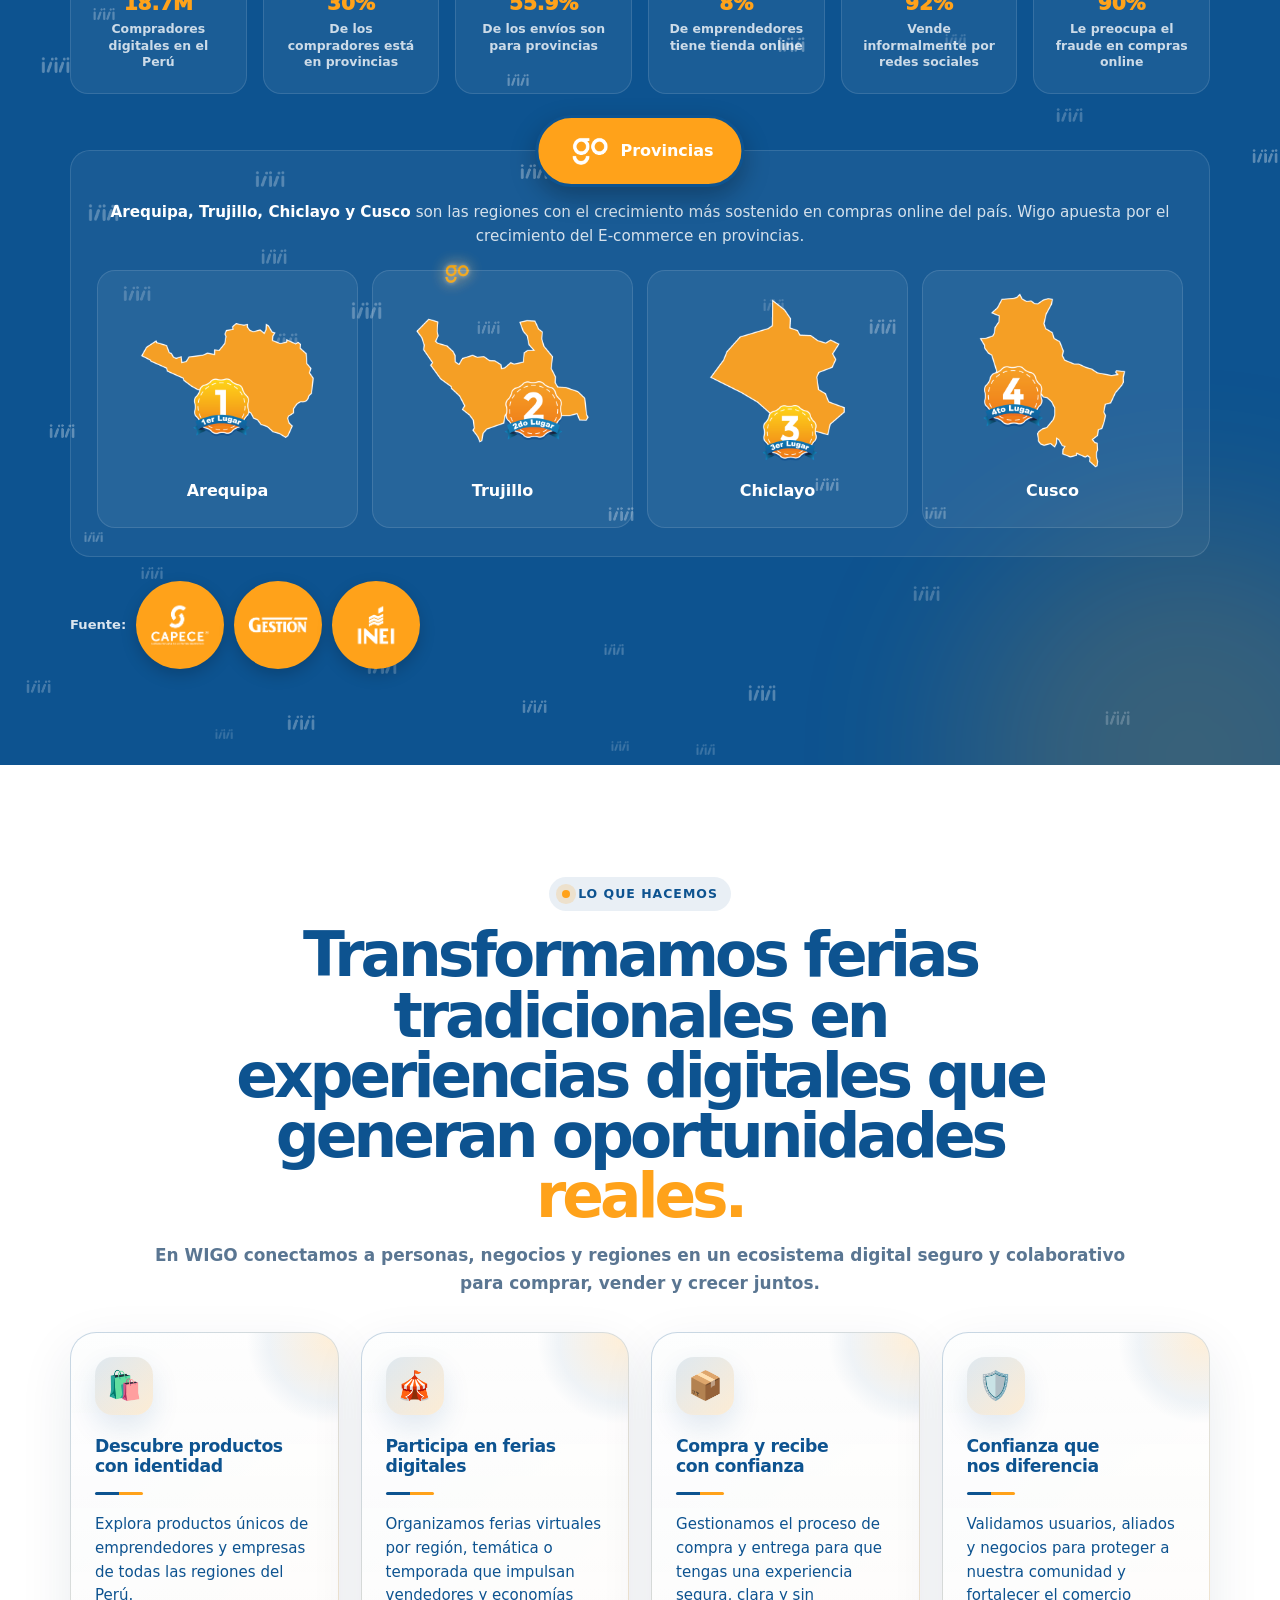
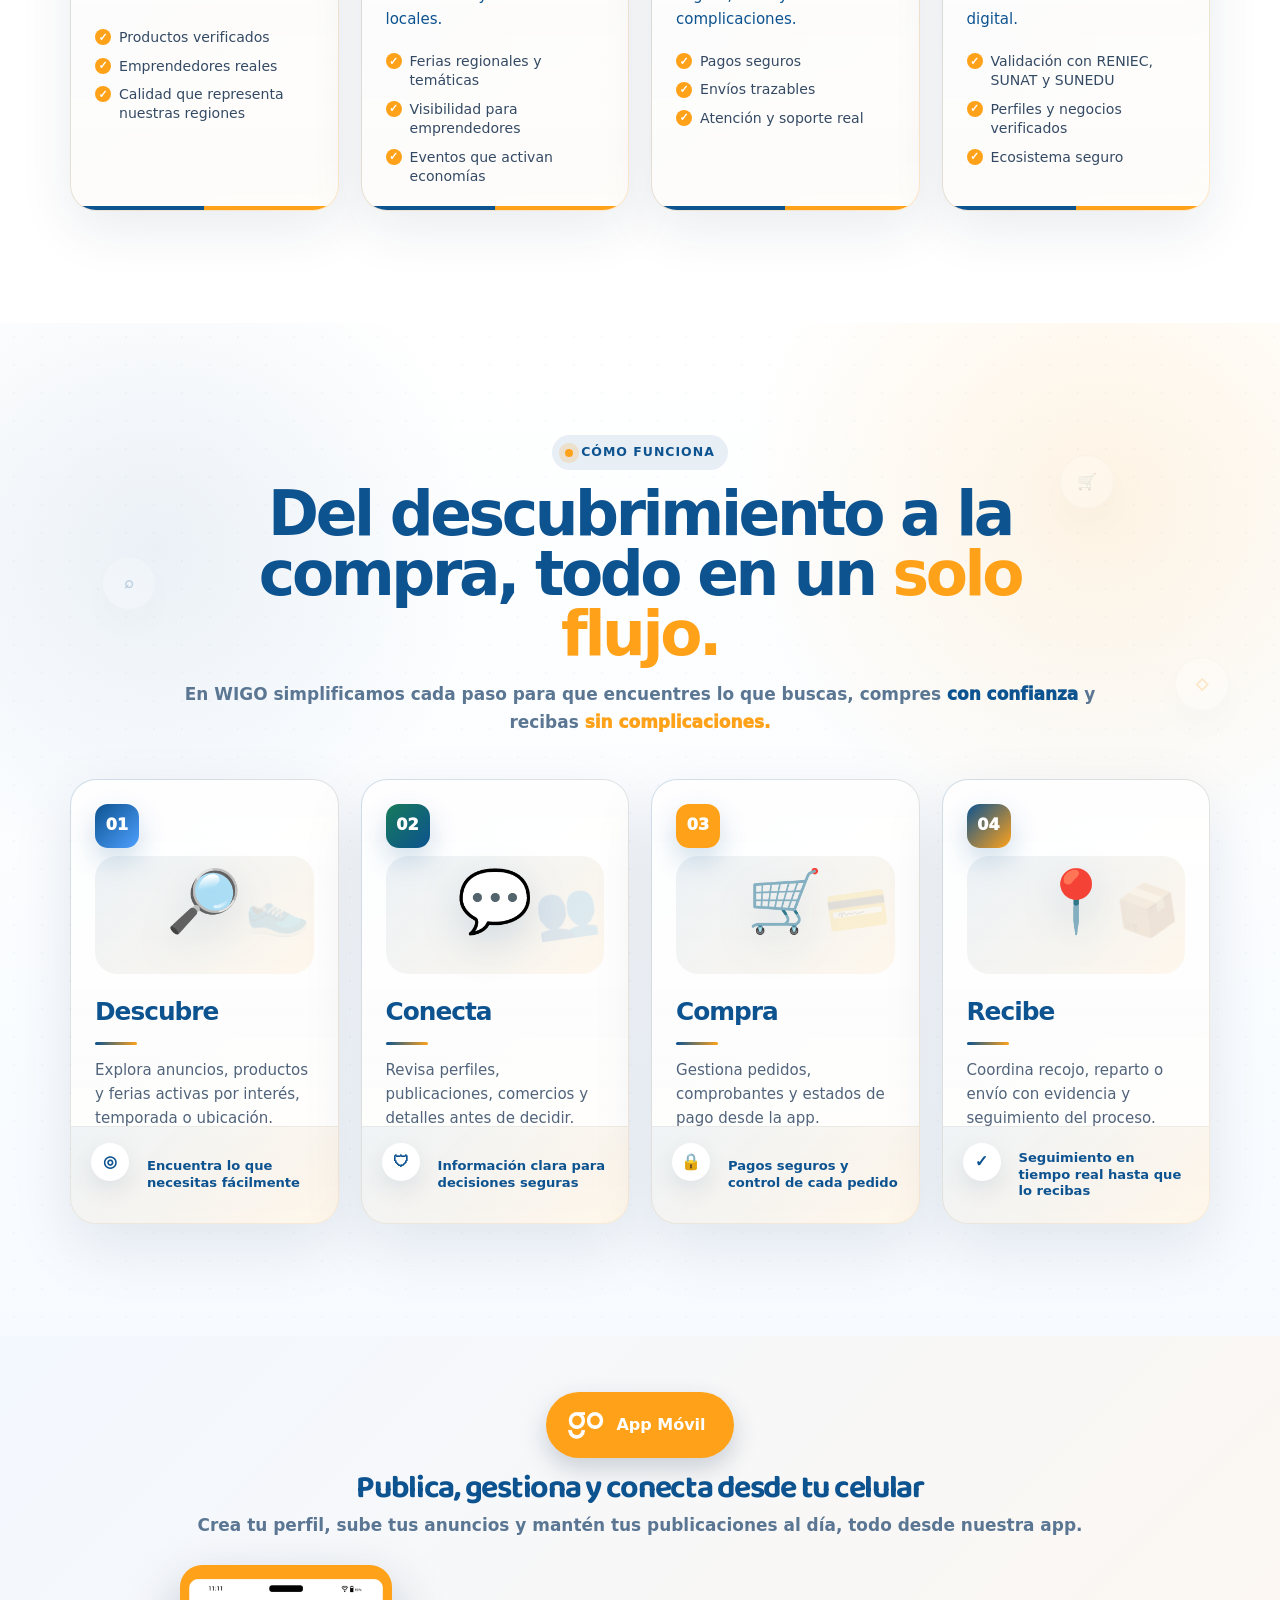
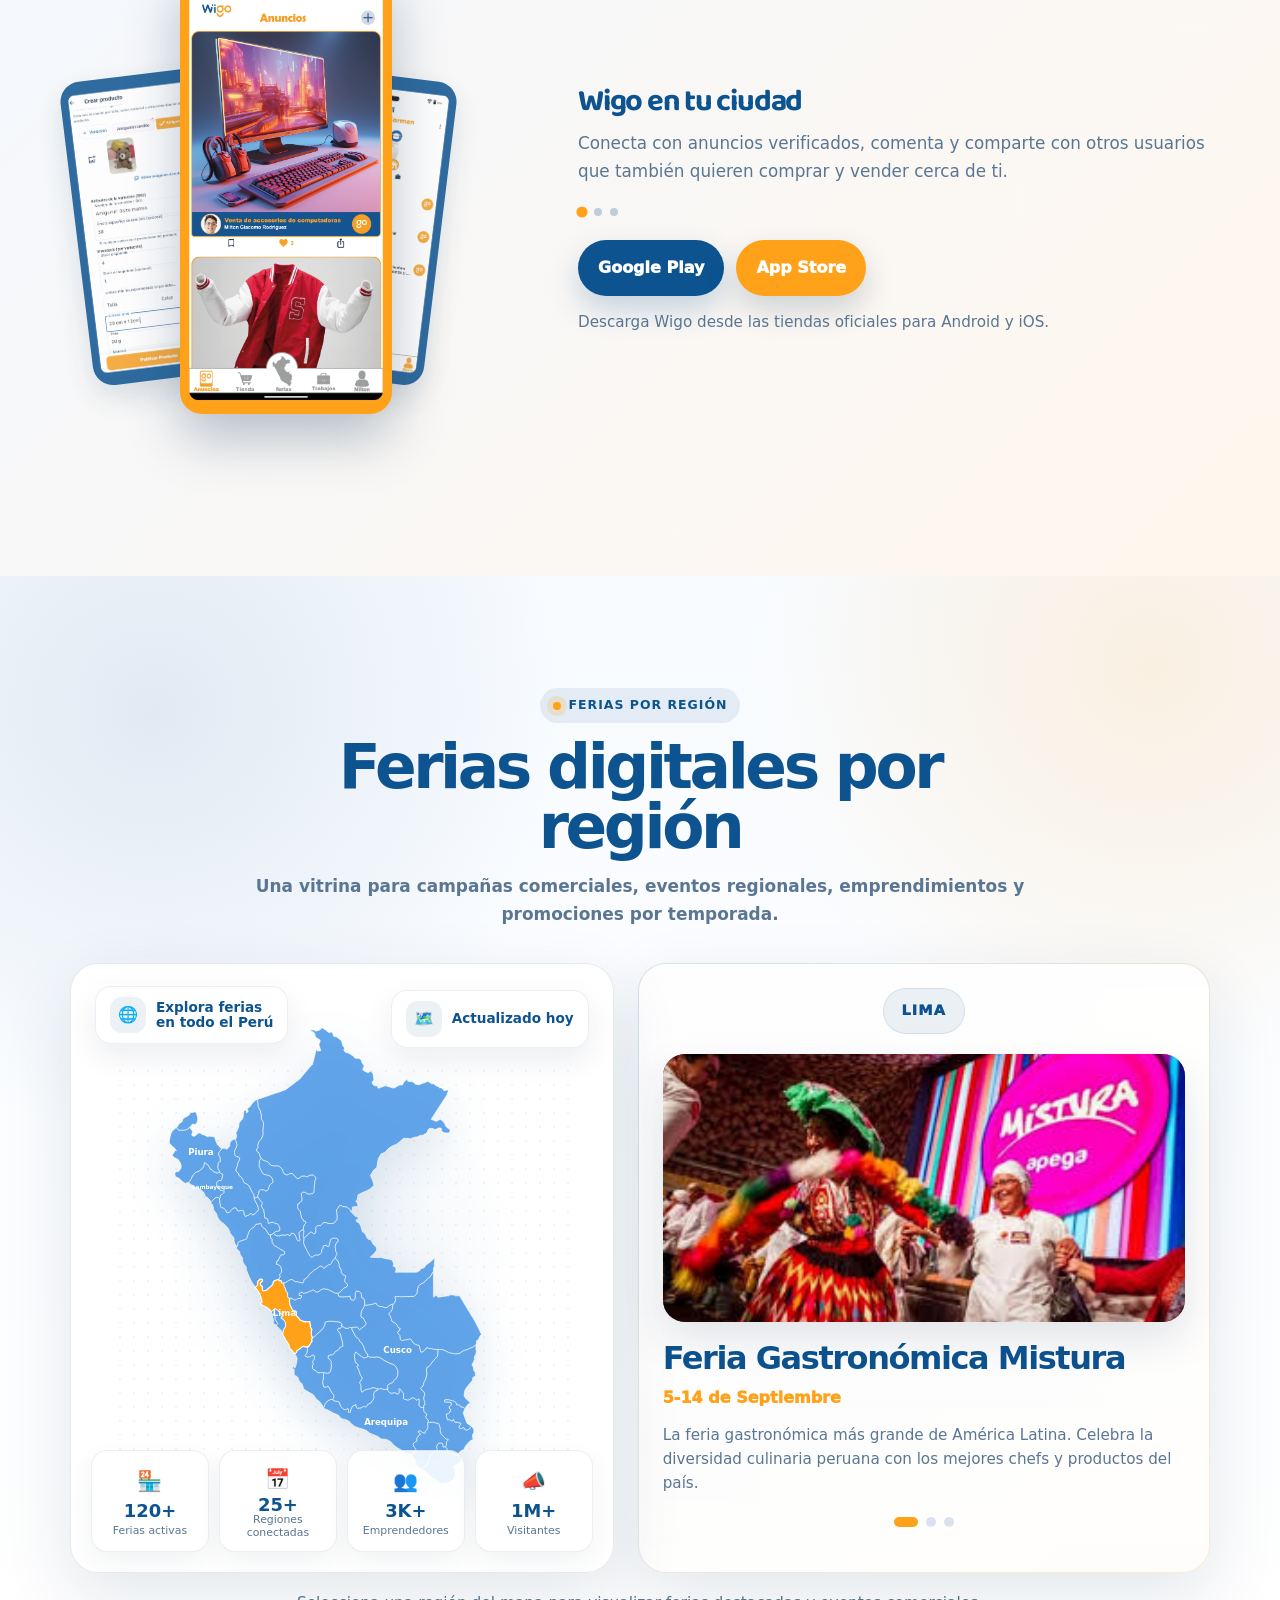
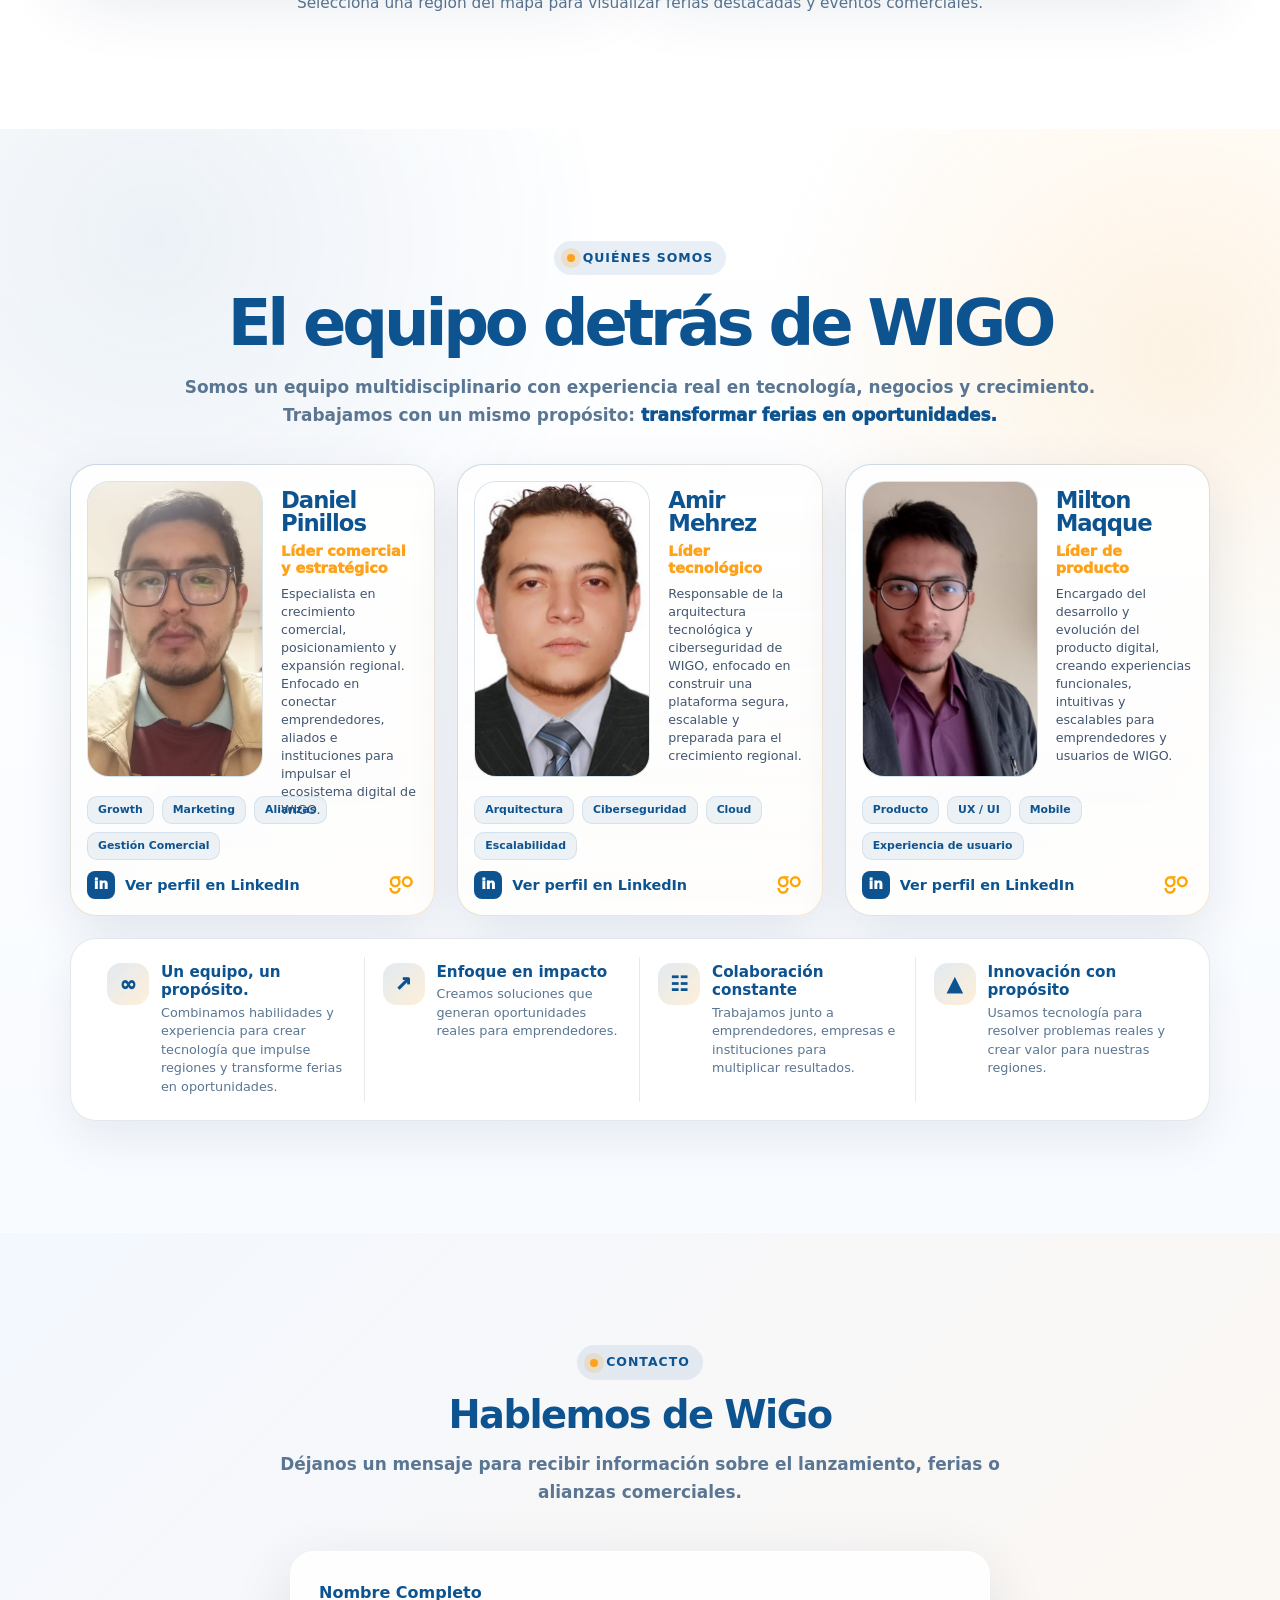
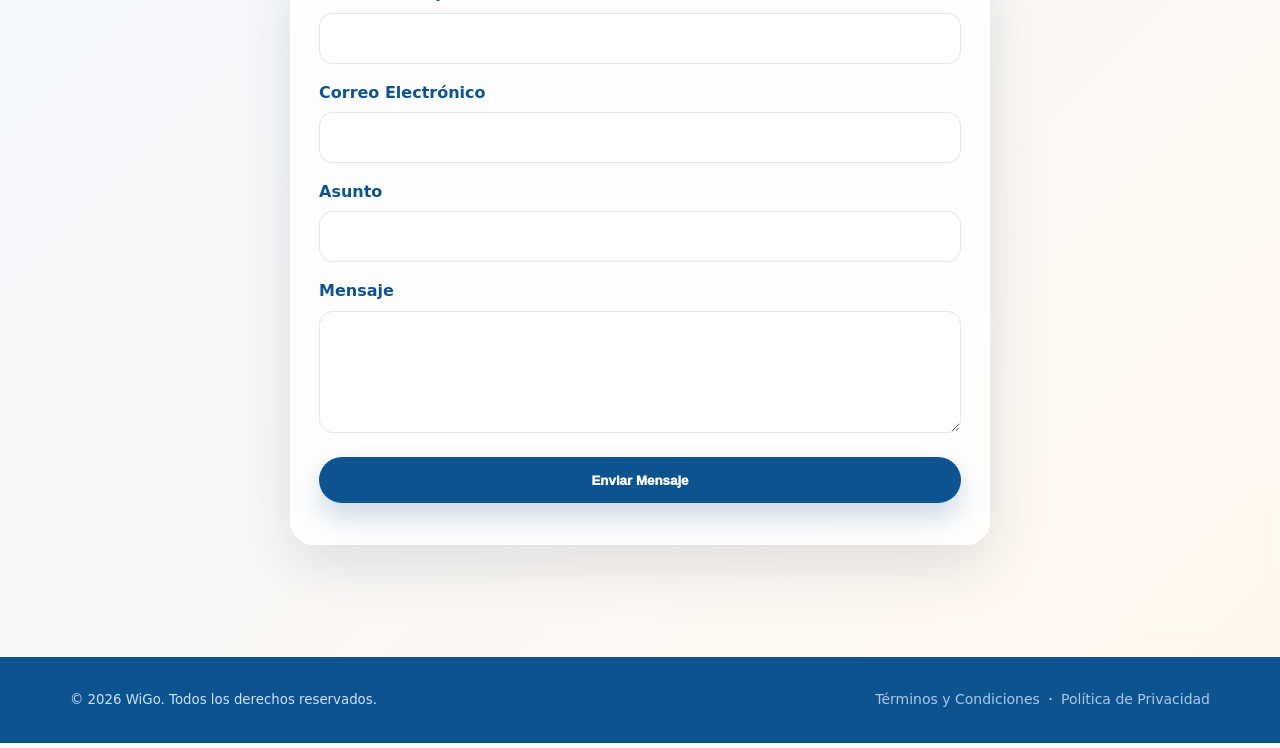
==== commit 5c96676d: "Datos Wigo Hero-descargar app" ====
--- a/index.html
+++ b/index.html
@@ -6,7 +6,7 @@
   <title>WIGO | Compra, vende y conecta en ferias digitales</title>
   <meta name="description" content="WIGO: marketplace social peruano para descubrir productos, publicar anuncios, comprar, vender y participar en ferias digitales." />
 
-  <meta name="theme-color" content="#0b5b9e" />
+  <meta name="theme-color" content="#0D5390" />
   <meta property="og:title" content="WIGO | Compra, vende y conecta en ferias digitales" />
   <meta property="og:description" content="Marketplace social peruano para descubrir productos, publicar anuncios, comprar, vender y participar en ferias digitales." />
   <meta property="og:type" content="website" />
@@ -17,6 +17,7 @@
 
   <link rel="preconnect" href="https://fonts.googleapis.com" />
   <link rel="preconnect" href="https://fonts.gstatic.com" crossorigin />
+  <link rel="stylesheet" href="https://fonts.googleapis.com/css2?family=Baloo+2:wght@600;700;800&display=swap" />
 
   <link rel="stylesheet" href="css/styles.css" />
 </head>
@@ -26,11 +27,17 @@
     <nav class="nav" aria-label="Navegación principal">
       <div class="nav__container">
         <a class="nav__brand" href="#home" aria-label="Ir al inicio">
-          <!-- Ajusta esta ruta según tu carpeta real de assets -->
           <img
-            src="assets/sources/wigo_slogan.png"
-            alt="WiGo"
-            class="nav__logo"
+            src="assets/sources/wigo-header01.png"
+            alt="WIGO"
+            class="nav__logo nav__logo--default"
+            loading="eager"
+            decoding="async"
+          />
+          <img
+            src="assets/sources/wigo-header02.png"
+            alt="WIGO"
+            class="nav__logo nav__logo--scrolled"
             loading="eager"
             decoding="async"
           />
@@ -50,11 +57,15 @@
 
         <ul class="nav__links" id="navLinks">
           <li><a href="#home">Inicio</a></li>
-          <li><a href="#quienes-somos">Qué ofrece</a></li>
+          <li>
+            <a href="#quienes-somos" class="nav__go" id="navGo" aria-label="Ir a qué ofrecemos y cómo funciona">
+              <img src="assets/sources/go_header01.png" alt="go" loading="eager" decoding="async" />
+            </a>
+          </li>
+          <li><a href="#descargas">App</a></li>
           <li><a href="#ferias">Ferias</a></li>
-          <li><a href="#descargas">App</a></li>
           <li><a href="#nosotros">Equipo</a></li>
-          <li><a href="#contacto" class="nav__cta">Contáctanos</a></li>
+          <li><a href="#contacto" class="nav__cta" id="navCta">Contáctanos</a></li>
         </ul>
       </div>
     </nav>
@@ -62,79 +73,272 @@
 
   <main>
     <!-- Home Section -->
-    <section id="home" class="section hero-section">
-      <div class="hero-bg" aria-hidden="true"></div>
+    <section id="home" class="section hero-section hero-section--v2">
+      <div class="hero-v2__bgfill" aria-hidden="true">
+        <div class="hero-v2__bgfill-circle hero-v2__bgfill-circle--blue"></div>
+        <div class="hero-v2__bgfill-circle hero-v2__bgfill-circle--orange"></div>
+      </div>
+
+      <div class="container hero-v2">
+        <div class="hero-v2__visual reveal">
+          <div class="hero-v2__ring" aria-hidden="true"></div>
+
+          <div class="hero-v2__phone">
+            <!-- Cuando subas el mockup de Illustrator, reemplaza esta imagen -->
+            <img
+              src="assets/sources/hero_phone_mockup.png"
+              alt="Mockup de la app WIGO"
+              class="hero-v2__phone-img"
+              loading="eager"
+              decoding="async"
+              onerror="this.closest('.hero-v2__phone').classList.add('hero-v2__phone--missing')"
+            />
+          </div>
+
+          <div class="hero-v2__cluster hero-v2__cluster--a">
+            <div class="hero-v2__icon-badge" aria-hidden="true">
+              <img src="assets/sources/hero_recojo.png" alt="" loading="lazy" decoding="async" />
+            </div>
+            <div class="hero-v2__region-card" id="regionCardA">
+              <img src="assets/sources/go_header01.png" alt="" class="hero-v2__region-icon" />
+              <span id="regionNameA">Cusco</span>
+            </div>
+          </div>
+
+          <div class="hero-v2__cluster hero-v2__cluster--b">
+            <div class="hero-v2__icon-badge" aria-hidden="true">
+              <img src="assets/sources/hero_envio.png" alt="" loading="lazy" decoding="async" />
+            </div>
+            <div class="hero-v2__region-card" id="regionCardB">
+              <img src="assets/sources/go_header01.png" alt="" class="hero-v2__region-icon" />
+              <span id="regionNameB">Cajamarca</span>
+            </div>
+          </div>
+        </div>
+
+        <div class="hero-v2__content reveal">
+          <h1 class="hero-v2__title hero-v2__title--v3">
+            La evolución del <span class="hero-v2__title-highlight">E - commerce:</span><br />
+            ferias digitales activas, ahora.
+          </h1>
+
+          <div class="hero-v2__checklist">
+            <div class="hero-v2__check">
+              <span class="hero-v2__check-icon" aria-hidden="true">
+                <img src="assets/sources/check.png" alt="" loading="lazy" decoding="async" />
+              </span>
+              <span>Venta en comunidad</span>
+            </div>
+            <div class="hero-v2__check">
+              <span class="hero-v2__check-icon" aria-hidden="true">
+                <img src="assets/sources/check.png" alt="" loading="lazy" decoding="async" />
+              </span>
+              <span>Seguridad RENIEC · SUNAT · SUNEDU</span>
+            </div>
+            <div class="hero-v2__check hero-v2__check--ecosystem">
+              <span class="hero-v2__check-icon" aria-hidden="true">
+                <img src="assets/sources/check.png" alt="" loading="lazy" decoding="async" />
+              </span>
+              <span>Ecosistema de aliados</span>
+            </div>
+          </div>
+
+          <div class="hero-v2__ally-carousel" aria-label="Instituciones aliadas">
+            <div class="hero-v2__ally-track">
+              <img src="assets/sources/logoInnova.png" alt="Innova ESAN" loading="lazy" decoding="async" />
+              <img src="assets/sources/LOGOCCPC.png" alt="Cámara de Comercio y Producción de Cajamarca" loading="lazy" decoding="async" />
+              <img src="assets/sources/LOGOCAJAMARCAINCUBA.png" alt="Cajamarca Incuba" loading="lazy" decoding="async" />
+              <img src="assets/sources/logo_UCV_large.png" alt="Universidad César Vallejo" loading="lazy" decoding="async" />
+              <img src="assets/sources/logo-Mision-3.png" alt="Municipalidades y gobiernos regionales" loading="lazy" decoding="async" />
+              <img src="assets/sources/mi_aboguito.png" alt="Mi Aboguito" loading="lazy" decoding="async" />
+              <img src="assets/sources/logoInnova.png" alt="" aria-hidden="true" loading="lazy" decoding="async" />
+              <img src="assets/sources/LOGOCCPC.png" alt="" aria-hidden="true" loading="lazy" decoding="async" />
+              <img src="assets/sources/LOGOCAJAMARCAINCUBA.png" alt="" aria-hidden="true" loading="lazy" decoding="async" />
+              <img src="assets/sources/logo_UCV_large.png" alt="" aria-hidden="true" loading="lazy" decoding="async" />
+              <img src="assets/sources/logo-Mision-3.png" alt="" aria-hidden="true" loading="lazy" decoding="async" />
+              <img src="assets/sources/mi_aboguito.png" alt="" aria-hidden="true" loading="lazy" decoding="async" />
+            </div>
+          </div>
+
+          <div class="hero-v2__cta-wrap">
+            <a href="#contacto" class="btn hero-v2__cta">
+              Co-creamos tu Feria Digital
+              <svg viewBox="0 0 24 24" fill="none" stroke="currentColor" stroke-width="2.4" stroke-linecap="round" stroke-linejoin="round" width="16" height="16" aria-hidden="true"><path d="M5 12h14"/><path d="M13 6l6 6l-6 6"/></svg>
+            </a>
+          </div>
+        </div>
+      </div>
+    </section>
+
+
+    <!-- Impacto Section -->
+    <section id="impacto" class="section impact-section">
+      <div class="impact-section__bg" aria-hidden="true">
+        <span class="impact-section__glow impact-section__glow--a"></span>
+        <span class="impact-section__glow impact-section__glow--b"></span>
+        <div class="impact-section__particles" id="impactParticles"></div>
+      </div>
       <div class="container">
-        <div class="hero">
-          <div class="hero__content reveal">
-            <h1 class="hero__title">Compra, vende y participa en ferias digitales desde una sola app.</h1>
-            <p class="hero__text">
-              WIGO conecta usuarios, emprendimientos y empresas en un ecosistema móvil para publicar anuncios,
-              descubrir productos, gestionar compras y participar en ferias virtuales con alcance local y nacional.
+        <div class="impact-chart reveal">
+          <span class="impact-chart__floatbadge impact-chart__floatbadge--title">
+            <span class="impact-chart__floatbadge-text">Crecimiento del<br class="impact-chart__floatbadge-break" /> <span style="white-space: nowrap;">E-commerce en el Perú</span></span>
+          </span>
+
+          <div class="impact-chart__grid">
+            <div class="impact-chart__intro">
+              <h2 class="impact-heading impact-heading--card">
+                <span class="impact-heading__text">"E-commerce imparable" <span class="impact-heading__accent">crece año tras año</span></span>
+              </h2>
+
+              <div class="impact-chart__highlight">
+                <div class="impact-chart__highlight-row">
+                  <span class="impact-chart__highlight-icon" aria-hidden="true">
+                    <img src="assets/sources/335000_comercios.png" alt="" loading="lazy" decoding="async" />
+                  </span>
+                  <span class="impact-chart__big" data-count data-count-to="338000" data-count-suffix="">0</span>
+                </div>
+                <span class="impact-chart__sub">Comercios peruanos vendieron online en el 2025</span>
+                <span class="impact-chart__disclaimer">*Proyección según tendencia de crecimiento basada en el Observatorio de E-commerce by CAPECE.</span>
+              </div>
+            </div>
+
+            <div class="impact-hbars">
+              <div class="impact-hbar reveal" tabindex="0" aria-label="2019: US$4,000M, año base">
+                <span class="impact-hbar__icon" aria-hidden="true"><img src="assets/sources/2019.png" alt="" loading="lazy" decoding="async" /></span>
+                <span class="impact-hbar__track"><span class="impact-hbar__fill" style="--fill-width: 21.4%; transition-delay: .05s;"><em class="impact-hbar__year">2019</em></span></span>
+                <span class="impact-hbar__value">US$4,000M</span>
+              </div>
+              <div class="impact-hbar reveal" tabindex="0" aria-label="2020: US$6,000M, +50% vs. 2019">
+                <span class="impact-hbar__icon" aria-hidden="true"><img src="assets/sources/2020.png" alt="" loading="lazy" decoding="async" /></span>
+                <span class="impact-hbar__track"><span class="impact-hbar__fill" style="--fill-width: 32.1%; transition-delay: .12s;"><em class="impact-hbar__year">2020</em></span></span>
+                <span class="impact-hbar__value">US$6,000M</span>
+              </div>
+              <div class="impact-hbar reveal" tabindex="0" aria-label="2021: US$9,300M, +55% vs. 2020">
+                <span class="impact-hbar__icon" aria-hidden="true"><img src="assets/sources/2021.png" alt="" loading="lazy" decoding="async" /></span>
+                <span class="impact-hbar__track"><span class="impact-hbar__fill" style="--fill-width: 49.7%; transition-delay: .19s;"><em class="impact-hbar__year">2021</em></span></span>
+                <span class="impact-hbar__value">US$9,300M</span>
+              </div>
+              <div class="impact-hbar reveal" tabindex="0" aria-label="2022: US$12,100M, +30.1% vs. 2021">
+                <span class="impact-hbar__icon" aria-hidden="true"><img src="assets/sources/2022.png" alt="" loading="lazy" decoding="async" /></span>
+                <span class="impact-hbar__track"><span class="impact-hbar__fill" style="--fill-width: 64.7%; transition-delay: .26s;"><em class="impact-hbar__year">2022</em></span></span>
+                <span class="impact-hbar__value">US$12,100M</span>
+              </div>
+              <div class="impact-hbar reveal" tabindex="0" aria-label="2023: US$13,000M, +7.4% vs. 2022">
+                <span class="impact-hbar__icon" aria-hidden="true"><img src="assets/sources/2023.png" alt="" loading="lazy" decoding="async" /></span>
+                <span class="impact-hbar__track"><span class="impact-hbar__fill" style="--fill-width: 69.5%; transition-delay: .33s;"><em class="impact-hbar__year">2023</em></span></span>
+                <span class="impact-hbar__value">US$13,000M</span>
+              </div>
+              <div class="impact-hbar impact-hbar--current reveal" tabindex="0" aria-label="2024: US$15,600M, +20% vs. 2023">
+                <span class="impact-hbar__icon" aria-hidden="true"><img src="assets/sources/2024.png" alt="" loading="lazy" decoding="async" /></span>
+                <span class="impact-hbar__track"><span class="impact-hbar__fill" style="--fill-width: 83.4%; transition-delay: .4s;"><em class="impact-hbar__year">2024</em></span></span>
+                <span class="impact-hbar__value">US$15,600M</span>
+              </div>
+              <div class="impact-hbar impact-hbar--projected reveal" tabindex="0" aria-label="2025 proyectado: US$18,700M, aproximadamente +20% (estimado por CAPECE, no confirmado)">
+                <span class="impact-hbar__icon" aria-hidden="true"><img src="assets/sources/2025.png" alt="" loading="lazy" decoding="async" /></span>
+                <span class="impact-hbar__track"><span class="impact-hbar__fill" style="--fill-width: 100%; transition-delay: .47s;"><em class="impact-hbar__year">2025</em></span></span>
+                <span class="impact-hbar__value">US$18,700M</span>
+              </div>
+            </div>
+          </div>
+        </div>
+
+        <div class="impact-divider reveal" role="separator" aria-hidden="true">
+          <span></span>
+          <em>Lo que esto significa hoy</em>
+          <span></span>
+        </div>
+
+        <div class="impact-cards">
+          <article class="impact-card impact-card--stat reveal">
+            <span class="impact-card__icon" aria-hidden="true">
+              <img src="assets/sources/compradores_digitales.png" alt="" loading="lazy" decoding="async" />
+            </span>
+            <span class="impact-card__number" data-count data-count-to="18.7" data-count-decimals="1" data-count-suffix="M">0M</span>
+            <span class="impact-card__label">Compradores digitales en el Perú</span>
+          </article>
+
+          <article class="impact-card impact-card--stat reveal">
+            <span class="impact-card__icon" aria-hidden="true">
+              <img src="assets/sources/30%25_provincias.png" alt="" loading="lazy" decoding="async" />
+            </span>
+            <span class="impact-card__number" data-count data-count-to="30" data-count-suffix="%">0%</span>
+            <span class="impact-card__label">De los compradores está en provincias</span>
+          </article>
+
+          <article class="impact-card impact-card--stat reveal">
+            <span class="impact-card__icon" aria-hidden="true">
+              <img src="assets/sources/entregas_provincias.png" alt="" loading="lazy" decoding="async" />
+            </span>
+            <span class="impact-card__number" data-count data-count-to="55.9" data-count-decimals="1" data-count-suffix="%">0%</span>
+            <span class="impact-card__label">De los envíos son para provincias</span>
+          </article>
+
+          <article class="impact-card impact-card--stat reveal">
+            <span class="impact-card__icon" aria-hidden="true">
+              <img src="assets/sources/tienda_online_propia.png" alt="" loading="lazy" decoding="async" />
+            </span>
+            <span class="impact-card__number" data-count data-count-to="8" data-count-suffix="%">0%</span>
+            <span class="impact-card__label">De emprendedores tiene tienda online</span>
+          </article>
+
+          <article class="impact-card impact-card--stat reveal">
+            <span class="impact-card__icon" aria-hidden="true">
+              <img src="assets/sources/venta_redes_sociales.png" alt="" loading="lazy" decoding="async" />
+            </span>
+            <span class="impact-card__number" data-count data-count-to="92" data-count-suffix="%">0%</span>
+            <span class="impact-card__label">Vende informalmente por redes sociales</span>
+          </article>
+
+          <article class="impact-card impact-card--stat reveal">
+            <span class="impact-card__icon" aria-hidden="true">
+              <img src="assets/sources/fraude.png" alt="" loading="lazy" decoding="async" />
+            </span>
+            <span class="impact-card__number" data-count data-count-to="90" data-count-suffix="%">0%</span>
+            <span class="impact-card__label">Le preocupa el fraude en compras online</span>
+          </article>
+        </div>
+
+        <div class="impact-regions reveal">
+          <span class="impact-regions__titlebadge">
+            <img src="assets/sources/go_header01.png" alt="GO" class="impact-regions__titlebadge-icon" loading="lazy" decoding="async" />
+            Provincias
+          </span>
+          <div class="impact-regions__intro">
+            <p class="impact-regions__text">
+              <strong>Arequipa, Trujillo, Chiclayo y Cusco</strong> son las regiones con el crecimiento más sostenido en compras online del país. Wigo apuesta por el crecimiento del <span style="white-space: nowrap;">E-commerce</span> en provincias.
             </p>
-
-            <div class="hero__actions">
-              <a href="#descargas" class="btn">Ver la app</a>
-              <a href="#ferias" class="btn btn--light">Explorar ferias</a>
-            </div>
-
-            <div class="hero__benefits" aria-label="Beneficios principales">
-              <article class="hero-benefit">
-                <div class="hero-benefit__icon" aria-hidden="true">🛡️</div>
-                <div>
-                  <strong>Entorno seguro</strong>
-                  <span>Validación de identidad y verificación de vendedores.</span>
-                </div>
-              </article>
-
-              <article class="hero-benefit">
-                <div class="hero-benefit__icon" aria-hidden="true">👥</div>
-                <div>
-                  <strong>Ferias colaborativas</strong>
-                  <span>Participa en ferias digitales organizadas por regiones.</span>
-                </div>
-              </article>
-
-              <article class="hero-benefit">
-                <div class="hero-benefit__icon" aria-hidden="true">🏪</div>
-                <div>
-                  <strong>Productos de calidad</strong>
-                  <span>Encuentra productos regionales únicos y confiables.</span>
-                </div>
-              </article>
-
-              <article class="hero-benefit">
-                <div class="hero-benefit__icon" aria-hidden="true">📈</div>
-                <div>
-                  <strong>Apoya lo local</strong>
-                  <span>Fortalecemos la economía regional y el talento emprendedor.</span>
-                </div>
-              </article>
-            </div>
-          </div>
-
-          <div class="hero__visual reveal">
-            <div class="phone-card phone-card--back">
-              <img src="assets/sources/screen_ferias.png" alt="Pantalla de ferias de WiGo" />
-            </div>
-            <div class="phone-card phone-card--front">
-              <img src="assets/sources/screen_pantallaprincipal.png" alt="Pantalla principal de WiGo" />
-            </div>
-            <div class="floating-card floating-card--top">🛍️ Productos y anuncios</div>
-            <div class="floating-card floating-card--bottom">📍 Ferias cerca de ti</div>
-          </div>
-        </div>
-
-        <div class="hero-allies reveal" aria-label="Instituciones y aliados">
-          <p>Respaldado por instituciones que impulsan la innovación y el desarrollo regional</p>
-
-          <div class="ally-logos">
-            <img src="assets/sources/logoInnova.png" alt="Innova ESAN" loading="lazy" decoding="async" />
-            <img src="assets/sources/LOGOCCPC.png" alt="Cámara de Comercio y Producción de Cajamarca" loading="lazy" decoding="async" />
-            <img src="assets/sources/LOGOCAJAMARCAINCUBA.png" alt="Cajamarca Incuba" loading="lazy" decoding="async" />
-            <img src="assets/sources/logo_UCV_large.png" alt="Universidad César Vallejo" loading="lazy" decoding="async" />
-            <img src="assets/sources/logo-Mision-3.png" alt="Municipalidades y gobiernos regionales" loading="lazy" decoding="async" />
-          </div>
+          </div>
+          <div class="impact-regions__chips">
+            <span class="impact-regions__citycard">
+              <img src="assets/sources/arequipa.png" alt="" class="impact-regions__citycard-icon" loading="lazy" decoding="async" />
+              <span class="impact-regions__citycard-name">Arequipa</span>
+            </span>
+            <span class="impact-regions__citycard">
+              <img src="assets/sources/trujillo.png" alt="" class="impact-regions__citycard-icon" loading="lazy" decoding="async" />
+              <span class="impact-regions__citycard-name">Trujillo</span>
+            </span>
+            <span class="impact-regions__citycard">
+              <img src="assets/sources/chiclayo.png" alt="" class="impact-regions__citycard-icon" loading="lazy" decoding="async" />
+              <span class="impact-regions__citycard-name">Chiclayo</span>
+            </span>
+            <span class="impact-regions__citycard">
+              <img src="assets/sources/cusco.png" alt="" class="impact-regions__citycard-icon" loading="lazy" decoding="async" />
+              <span class="impact-regions__citycard-name">Cusco</span>
+            </span>
+          </div>
+        </div>
+
+        <div class="impact-note">
+          <span style="font-weight: 800; color: rgba(255,255,255,.85);">Fuente:</span>
+          <a href="https://www.capece.org.pe/observatorio-ecommerce/" target="_blank" rel="noopener" class="impact-note__logo" aria-label="CAPECE - Observatorio Ecommerce 2024-2025">
+            <img src="assets/sources/capece_logo.png" alt="CAPECE" loading="lazy" decoding="async" />
+          </a>
+          <a href="https://gestion.pe/economia/empresas/ecommerce-en-peru-ya-supera-el-5-del-pbi-y-mas-de-335-mil-empresas-venden-online-noticia/" target="_blank" rel="noopener" class="impact-note__logo" aria-label="Gestión">
+            <img src="assets/sources/gestion_logo.png" alt="Gestión" loading="lazy" decoding="async" />
+          </a>
+          <a href="https://www.inei.gob.pe/media/MenuRecursivo/boletines/informe-tecnico_tecnologiasdelainformacion_ene_feb_mar2025.pdf" target="_blank" rel="noopener" class="impact-note__logo" aria-label="INEI - Estadísticas de las Tecnologías de Información y Comunicación en los Hogares">
+            <img src="assets/sources/inei_logo.png" alt="INEI" loading="lazy" decoding="async" />
+          </a>
         </div>
       </div>
     </section>
@@ -238,6 +442,254 @@
             </ul>
           </article>
         </div>
+      </div>
+    </section>
+
+    <!-- Historia Section -->
+    <section id="historia" class="section section--light process-section">
+      <div class="process-bg" aria-hidden="true">
+        <span class="process-float process-float--search">⌕</span>
+        <span class="process-float process-float--cart">🛒</span>
+        <span class="process-float process-float--box">◇</span>
+      </div>
+
+      <div class="container">
+        <div class="section-heading section-heading--process reveal">
+          <span class="eyebrow">Cómo funciona</span>
+          <h2 class="section__title section__title--impact">
+            Del descubrimiento a la compra,
+            <span class="text-blue">todo en un</span>
+            <span class="text-orange">solo flujo.</span>
+          </h2>
+          <p class="section__lead">
+            En WIGO simplificamos cada paso para que encuentres lo que buscas,
+            compres <strong>con confianza</strong> y recibas <strong>sin complicaciones.</strong>
+          </p>
+        </div>
+
+        <div class="process process--cards">
+          <article class="process-card process-card--discover reveal">
+            <div class="process-card__number">01</div>
+            <div class="process-card__visual" aria-hidden="true"><span class="process-card__emoji">🔎</span><span class="process-card__ghost">👟</span></div>
+            <h3>Descubre</h3><span class="process-card__line"></span>
+            <p>Explora anuncios, productos y ferias activas por interés, temporada o ubicación.</p>
+            <div class="process-card__footer"><span>◎</span><strong>Encuentra lo que necesitas fácilmente</strong></div>
+          </article>
+
+          <article class="process-card process-card--connect reveal">
+            <div class="process-card__number">02</div>
+            <div class="process-card__visual" aria-hidden="true"><span class="process-card__emoji">💬</span><span class="process-card__ghost">👥</span></div>
+            <h3>Conecta</h3><span class="process-card__line"></span>
+            <p>Revisa perfiles, publicaciones, comercios y detalles antes de decidir.</p>
+            <div class="process-card__footer"><span>🛡</span><strong>Información clara para decisiones seguras</strong></div>
+          </article>
+
+          <article class="process-card process-card--buy reveal">
+            <div class="process-card__number">03</div>
+            <div class="process-card__visual" aria-hidden="true"><span class="process-card__emoji">🛒</span><span class="process-card__ghost">💳</span></div>
+            <h3>Compra</h3><span class="process-card__line"></span>
+            <p>Gestiona pedidos, comprobantes y estados de pago desde la app.</p>
+            <div class="process-card__footer"><span>🔒</span><strong>Pagos seguros y control de cada pedido</strong></div>
+          </article>
+
+          <article class="process-card process-card--receive reveal">
+            <div class="process-card__number">04</div>
+            <div class="process-card__visual" aria-hidden="true"><span class="process-card__emoji">📍</span><span class="process-card__ghost">📦</span></div>
+            <h3>Recibe</h3><span class="process-card__line"></span>
+            <p>Coordina recojo, reparto o envío con evidencia y seguimiento del proceso.</p>
+            <div class="process-card__footer"><span>✓</span><strong>Seguimiento en tiempo real hasta que lo recibas</strong></div>
+          </article>
+        </div>
+      </div>
+    </section>
+
+    <!-- Descargas Section -->
+    <section id="descargas" class="section">
+      <div class="container">
+        <div class="section-heading reveal">
+          <span class="eyebrow eyebrow--go">
+            <img src="assets/sources/go_header01.png" alt="" class="eyebrow--go-icon" loading="lazy" decoding="async" />
+            App Móvil
+          </span>
+          <h2 class="section__title">Publica, gestiona y conecta desde tu celular</h2>
+          <p class="section__lead">Crea tu perfil, sube tus anuncios y mantén tus publicaciones al día, todo desde nuestra app.</p>
+        </div>
+
+        <div class="download reveal">
+          <div class="download__fan" id="appFan" aria-label="Capturas de la app">
+            <div class="fan-phone" data-index="2" data-slot="left">
+              <img src="assets/sources/screen_intuitivo.png" alt="Publicación" loading="lazy" decoding="async" />
+            </div>
+            <div class="fan-phone" data-index="0" data-slot="center">
+              <img src="assets/sources/screen_pantallaprincipal.png" alt="Inicio" loading="lazy" decoding="async" />
+            </div>
+            <div class="fan-phone" data-index="1" data-slot="right">
+              <img src="assets/sources/screen_perfil.png" alt="Perfil" loading="lazy" decoding="async" />
+            </div>
+          </div>
+
+          <div class="download__content">
+            <div class="download__text" id="downloadText">
+              <h3 id="featureTitle">Interfaz Intuitiva</h3>
+              <p id="featureDescription">
+                Nuestra pantalla principal está diseñada para que encuentres todo lo que necesitas
+                al alcance de tu mano. Navegación simple, diseño limpio y acceso rápido a todas
+                las funciones principales de Wigo.
+              </p>
+            </div>
+
+            <div class="download__dots" id="appShotsDots" aria-label="Indicadores de pantallas"></div>
+
+            <div class="download__actions">
+              <a
+                href="https://play.google.com/store/apps/details?id=pe.wigo.app"
+                class="btn"
+                role="button"
+                target="_blank"
+                rel="noopener"
+              >
+                Google Play
+              </a>
+
+              <a
+                href="https://apps.apple.com/pe/app/wigo/id0000000000"
+                class="btn btn--ghost"
+                role="button"
+                target="_blank"
+                rel="noopener"
+              >
+                App Store
+              </a>
+            </div>
+
+            <p class="download__hint">
+              Descarga Wigo desde las tiendas oficiales para Android y iOS.
+            </p>
+          </div>
+        </div>
+      </div>
+    </section>
+
+    <!-- Ferias Section -->
+    <section id="ferias" class="section section--soft ferias-section">
+      <div class="container">
+        <div class="section-heading section-heading--ferias reveal">
+          <span class="eyebrow">Ferias por región</span>
+          <h2 class="section__title section__title--impact">Ferias digitales por región</h2>
+          <p class="section__lead">Una vitrina para campañas comerciales, eventos regionales, emprendimientos y promociones por temporada.</p>
+        </div>
+
+        <div class="ferias ferias--showcase reveal">
+          <div class="map map--showcase">
+            <div class="map__frame" aria-label="Mapa del Perú (selecciona una región)">
+              <div class="map__label map__label--left"><span>🌐</span><strong>Explora ferias<br />en todo el Perú</strong></div>
+              <div class="map__label map__label--right"><span>🗺️</span><strong>Actualizado hoy</strong></div>
+              <svg class="map__svg" viewBox="0 0 600 800" xmlns="http://www.w3.org/2000/svg">
+                        <g id="provinces">
+            <!-- Amazonas -->
+            <path class="province" data-province="amazonas" d="m 154.144,293.955 -1.29,0.282 -2.86,1.045 -2.605,0.595 0,-1.787 -0.671,-4.469 -1.117,-1.564 -1.327,-1.327 -0.007,-0.379 -5.243,-10.642 -1.747,-2.655 -4.093,-2.46 -1.497,-0.427 -1.415,-0.785 -0.746,-1.099 -0.426,-0.966 -0.563,-1.467 -0.944,-2.302 -2.318,-3.88 -4.102,-3.056 -0.693,-0.422 0.156,-2.964 -2.625,-2.251 -2.251,-1.875 0,-3.751 1.5,-3.375 1.126,-3.001 0.375,-3 1.5,-3.751 1.875,-2.626 0,-3.75 -1.875,-1.126 -1.639,-0.468 -0.089,-0.55 -2.023,-0.107 -3,-3 0,-3.751 0,-3.751 1.5,-3.001 1.5,-2.625 1.244,-4.56 -0.393,-0.599 -0.368,-0.81 -0.166,-1.247 -1.434,-4.869 -0.99,-2.337 1.084,-0.44 0.718,-0.833 0.705,-3.456 -0.109,-2.38 -0.738,-2.233 -0.101,-1.057 0.018,-1.411 0.538,-0.273 0.766,-0.944 3.326,-7.777 0.237,-0.956 0.107,-1.11 0.005,-1.565 0.078,-1.34 0.545,-1.983 0.391,-0.815 2.775,-3.412 1.95,-1.982 0.291,-0.396 0.628,-1.293 0.462,-1.475 0.689,-3.293 0.231,-2.594 -0.154,-1.407 0.118,-0.909 0.67,-2.619 0.261,-0.921 0.711,-0.755 1.198,-0.401 0.937,0.094 0.77,0.626 0.362,1.15 -0.125,2.767 0.38,0.124 2.798,-2.024 0.463,-0.861 -0.454,-1.649 -0.951,-0.879 -0.523,-1.354 0.653,-1.114 1.049,-0.856 1.471,-0.85 1.067,-0.772 2.099,-2.578 1.399,-2.509 4.656,-4.935 2.808,-2.299 2.107,-0.75 1.563,6.824 0.178,4.282 0.106,1.34 0.422,1.303 1.665,2.702 1.435,2.885 0.344,1.091 1.82,8.172 -0.243,1.8 -0.119,1.688 0.095,1.062 0.261,0.909 0.581,1.157 1.624,2.089 0.475,0.708 0.356,0.791 0.213,0.957 0.379,6.252 -0.415,0.856 -0.628,7.44 -0.065,2.232 0.278,0.945 0.238,1.418 -0.356,2.421 -0.297,1.241 -2.733,5.754 -1.043,1.648 -0.801,0.644 -0.889,0.945 -0.77,1.005 -0.772,1.182 -0.747,1.831 -0.592,2.069 -0.237,2.47 0.082,1.3 0.343,1.987 -2.753,3.097 0,3 4.126,3.376 0.29,0.145 0.438,2.384 0.415,1.242 2.572,5.548 0.427,0.556 -0.534,0.26 -1.066,0.887 -0.961,1.272 -0.498,0.858 -0.237,1.243 -0.385,8.959 0.586,1.538 0.629,1.362 4.434,8.466 1.767,1.977 1.128,0.488 1.19,0.3 1.935,0.394 1.872,0.436 1.661,0.41 3.826,1.347 2.093,2.191 1.06,1.721 0.524,1.232 0.814,1.979 0.688,2.778 -0.919,1.743 -1.548,1.268 -1.577,0.978 -1.008,0.758 -0.83,1.008 -0.682,1.357 -0.355,1.21 -0.421,1.677 -0.451,0.972 -0.374,0.214 0,1.854 -2.25,2.625 -2.251,1.125 -3,-2.25 -4.501,-0.375 -2.251,0.375 -2.269,1.92 -0.558,4.255 -0.688,1.477 -0.723,2.065 -0.071,1.59 z"/>
+            
+            <!-- Ancash -->
+            <path class="province" data-province="ancash" d="m 171.644,356.712 1.813,3.298 2.891,-0.642 -0.361,2.309 0,3.547 2.95,1.815 -0.15,5.563 0.374,0.67 2.289,3.893 1.19,1.504 4.787,2.223 4.245,2.904 5.586,3.128 3.351,2.235 -0.223,3.574 -1.341,1.564 -2.234,0.447 -3.156,0.218 -0.23,0.319 -1.672,3.749 -2.485,5.628 -2.064,0.363 -0.447,2.235 -0.671,3.575 1.359,-0.215 2.216,1.109 2.681,1.564 2.012,3.352 0.669,3.128 0.224,5.138 -1.564,2.011 -1.787,1.787 0.893,2.905 -0.67,2.681 -0.67,1.564 -1.171,0.901 0,0.242 -1.761,0.545 -6.516,2.64 -0.818,0.689 -0.617,1.351 -0.066,1.488 -0.266,1.251 -0.504,1.025 -0.806,0.994 -1.903,1.996 -7.731,6.682 -3.356,1.235 -3.699,0.024 -0.747,-4.532 0.507,-1.888 -0.264,-0.977 -2.894,-1.953 -0.621,-2.718 0.389,-1.399 1.117,-1.563 2.011,-1.341 0.223,-2.904 -2.011,-0.894 -2.681,0.446 -1.34,1.565 -1.788,1.563 0.015,0.1 -0.252,0.087 -0.244,2.458 -0.449,3.845 -0.742,1.855 -3.296,2.377 -0.023,-0.421 -0.872,-2.109 -1.18,-1.498 -2.781,-4.097 -2.608,-4.407 -4.578,-10.067 -2.655,-6.795 -0.724,-2.499 0.463,-2.068 -0.053,-1.226 -3.958,-4.933 -1.657,-2.674 -1.008,-4.104 -0.166,-4.126 -1.47,-2.793 -1.945,-1.41 -1.209,-3.998 -0.297,-2.769 -2.311,-2.398 -2.778,-2.028 -1.025,-4.414 0.316,0 1.402,-0.302 1.068,-2.562 -0.276,-1.505 0.172,-1.61 1.12,-1.878 1.044,-1.048 0.848,-0.328 5.97,-1.949 5.816,-2.038 1.245,-2.337 -0.03,-0.998 3.118,-8.528 1.545,-3.363 2.76,-2.458 0.653,-0.559 1.434,-0.917 0.854,-0.321 1.523,-1.012 3.433,-4.974 8.265,-1.594 0.948,0.119 0.213,1.261 0.914,2.725 0.378,0.785 0.902,0.917 2.135,2.011 1.517,0.761 0.866,0.358 z"/>
+            
+            <!-- Apurímac -->
+            <path class="province" data-province="apurimac" d="m 365.826,628.27 -2.449,-0.49 -3.339,-0.29 -3.085,-1.785 -0.663,0.781 -0.956,-0.716 -2.905,0.446 -4.692,1.788 -3.799,0.223 -4.915,2.011 -1.788,2.011 -2.316,1.219 -0.213,-0.212 -0.403,-0.799 -0.641,-2.908 -0.894,-1.545 0.446,-4.023 -0.67,-3.797 -1.788,-3.352 1.788,-2.904 1.117,-1.788 1.341,-2.457 0,-2.033 -0.64,-0.957 -1.932,-2.582 -0.748,-1.676 -0.498,-1.659 -2.561,-7.17 -2.431,-4.787 0.363,-1.044 1.511,-0.224 0.572,-0.682 -2.259,-3.587 -1.325,-0.51 -0.877,-0.338 -0.753,-1.637 -0.386,-1.151 -1.043,-7.089 -0.142,-1.054 -0.131,-1.35 0.848,-3.954 1.12,-2.505 0.836,-0.314 1.145,0.653 0.892,1.64 10.781,7.89 0.399,0.073 2.733,-0.372 3.797,-1.118 0.697,-2.484 0.669,0.848 2.317,1.716 4.92,0.144 4.89,0.132 1.389,-0.563 3.018,-0.145 4.159,1.528 1.491,0.785 6.593,4.278 9.272,4.682 5.242,1.829 2.501,1.6 2.443,2.39 0.474,0.74 1.151,2.168 1.541,2.966 0.284,0.91 0.143,1.056 -0.102,5.587 -0.325,1.652 -1.133,3.695 -0.717,1.349 -0.948,0.559 -0.712,0.504 -3.089,3.259 -0.462,0.773 -0.279,1.252 -0.629,0.876 -2.288,1.047 -2.525,1.204 -3.43,1.802 -1.2,1.375 -0.409,1.071 0.278,0.908 0.693,1.254 0.06,1.711 -0.214,1.035 -2.454,0.523 -2.977,0.536 -3.728,-0.401 -1.53,-0.932 -1.352,-0.469 -0.931,0.091 z"/>
+            
+            <!-- Arequipa -->
+            <path class="province" data-province="arequipa" d="m 427.658,737.505 -2.11,0.968 -2.714,1.9 -4.287,1.261 -3.39,-1.428 -0.948,-0.283 -2.62,-0.469 -2.485,-0.457 -1.286,-0.567 -2.289,-1.697 -0.906,-1.676 -0.677,-0.808 -2.139,-1.491 -1.672,-0.789 -1.311,-0.531 -3.432,-2.156 -4.542,-3.425 -2.783,-2.77 -1.947,-2.672 -0.902,-0.923 -3.989,-2.302 -1.495,-0.694 -3.693,-1.089 -1.501,-0.357 -1.511,-0.049 -0.878,-0.049 -1.376,-0.111 -1.175,-0.142 -2.654,-0.83 -1.037,-0.866 -1.4,-1.427 -1.405,-1.052 -0.966,-0.589 -1.299,-0.406 -3.746,-1.475 -9.024,-3.908 -3.376,-2.93 -3.964,-1.994 -2.003,-0.761 -6.415,-2.173 -1.495,-0.356 -8.41,-3.015 -5.498,-4.443 -1.47,-1.276 -2.004,-2.746 -5.354,-2.898 -3.634,-1.097 -3.729,-0.946 -2.141,-1.038 -1.055,-0.6 -0.984,-0.925 -0.403,-1.329 -1.313,-1.867 -1.497,-0.802 -5.064,-2.055 -2.679,-1.212 -4.612,-2.508 -2.348,-1.333 -4.921,-2.263 -3.166,-1.155 -1.127,-1.107 -0.996,-1.047 0.992,-2.55 1.341,-4.022 3.351,-4.245 4.022,-2.234 1.936,-0.969 3.921,-0.604 0.093,0.293 0.33,-0.132 0.265,1.255 0.818,0.854 1.678,0.464 1.102,0.159 3.474,0.818 3.647,0.958 1.286,3.914 1.094,3.504 4.876,4.826 1.252,0.763 1.363,0.319 1.287,0.017 0.948,-0.262 1.239,-0.807 1.008,-0.807 0.985,-0.186 0.652,2.668 0.236,3.216 0.424,1.184 1.449,-0.033 1.546,-0.886 0.314,-3.658 1.787,-3.798 1.117,-2.458 4.022,-2.011 2.458,-1.117 -0.224,2.458 1.117,3.128 1.806,1.016 5.742,-0.7 2.383,-1.122 0.984,-0.561 1.825,-0.886 0.991,0.091 1.673,0.939 2.024,-0.9 1.117,-2.234 1.787,-2.234 3.799,-0.894 2.011,-2.905 2.68,-3.575 1.341,-3.128 -0.446,-2.904 -0.224,-3.352 0.894,-2.904 1.341,-2.234 1.563,-0.67 2.458,-0.671 0.698,-2.795 1.313,0.114 2.449,0.49 1.238,-1.283 0.931,-0.091 1.352,0.469 1.53,0.932 3.728,0.401 2.977,-0.536 2.454,-0.523 -0.322,1.906 0.559,1.225 1.637,2.035 0.954,1.145 0.718,0.488 2.508,0.591 1.108,-0.018 4.56,-0.903 4.381,1.732 0.75,0.908 1.124,-0.049 1.066,-1.652 0.753,-2.449 -0.077,-1.744 -0.575,-0.98 -0.445,-0.999 0.641,-1.315 1.191,-0.074 0.937,0.574 3.456,4.355 2.49,3.449 -0.213,6.542 -0.557,0.958 0.16,1.053 1.334,0.814 0.889,0.318 5.964,1.598 4.103,-1.916 2.525,-1.512 0.087,-0.989 4.455,1.239 1.56,1.317 1.321,1.386 0.949,0.561 0.913,-0.189 0.984,-1.142 0.664,-0.561 1.037,-0.262 0.691,0.251 0.334,3.117 -0.446,7.821 2.681,3.128 2.681,0.669 2.85,-0.356 -0.058,2.464 0.52,4.464 1.236,1.676 0.865,0.942 1.056,0.77 0.836,0.673 0.568,0.667 0.309,0.901 -0.19,0.972 -1.112,1.784 -0.316,1.733 2.249,3.748 1.657,1.241 0.492,0.998 -0.237,1.269 -0.417,1.431 -0.288,1.891 -0.012,2.158 0.089,2.196 -0.059,1.803 -0.083,1.178 -0.338,2.252 -0.647,1.062 -1.102,1.326 -0.949,0.884 -0.936,0.884 -0.51,1.038 0,1.117 0.369,1.105 -1.596,0.639 -2.906,-0.894 -3.351,-2.458 -1.787,-0.894 -2.011,0 -0.894,1.565 0.894,1.34 1.564,1.564 1.117,0.67 0.486,1.033 -2.539,1.208 -4.126,5.634 0.414,2.642 -0.414,2.322 -1.027,0.489 -1.458,0.524 -2.762,2.296 -0.511,0.726 -0.267,0.929 0.031,1.115 0.355,1.441 1.435,3.111 0.795,0.758 2.027,2.772 z"/>
+            
+            <!-- Ayacucho -->
+            <path class="province" data-province="ayacucho" d="m 327.423,661.305 -1.806,-1.016 -1.117,-3.128 0.224,-2.458 -2.458,1.117 -4.022,2.011 -1.117,2.458 -1.787,3.798 -0.314,3.658 -1.546,0.886 -1.449,0.033 -0.424,-1.184 -0.236,-3.216 -0.652,-2.668 -0.985,0.186 -1.008,0.807 -1.239,0.807 -0.948,0.262 -1.287,-0.017 -1.363,-0.319 -1.252,-0.763 -4.876,-4.826 -1.094,-3.504 -1.286,-3.914 -3.647,-0.958 -3.474,-0.818 -1.102,-0.159 -1.678,-0.464 -0.818,-0.854 -0.265,-1.255 1.018,-1.966 0.379,-1.477 0.143,-1.086 0,-2.097 -0.16,-1.317 -0.109,-0.26 -2.837,-2.451 -2.458,-4.915 -2.457,-4.692 -1.341,-1.787 -1.62,-0.579 -0.517,0.715 -0.999,0.821 -2.911,0.307 -0.057,-0.239 -1.716,-0.132 -1.787,-4.916 -0.671,-4.691 1.118,-2.682 0.446,-5.138 0.377,-7.722 0.3,0.093 -0.006,-0.192 1.787,0 3.798,1.117 4.692,-1.339 0.894,-1.788 1.564,-4.469 0.223,-4.692 0.135,-3.107 -0.141,-0.289 -0.326,-1.628 0.095,-1.436 0.435,-1.655 -1.087,-1.455 -2.111,-2.738 -0.735,-0.509 -1.031,-0.497 -0.985,-0.806 1.387,-4.741 4.429,-1.313 1.121,0.502 0.111,0.256 1.384,-0.692 2.682,-2.905 2.01,-2.681 2.682,-1.341 3.128,-2.01 2.011,-4.022 3.351,-1.117 2.139,-1.528 -0.93,-1.563 0.336,-1.25 -0.875,-4.373 -1.117,-4.469 -1.34,-4.915 -1.168,-4.379 -0.57,-0.83 -0.923,-0.129 -0.467,-1.589 -1.788,-2.234 -0.868,-0.806 1.263,-3.541 0.169,-0.36 2.788,0.239 2.234,-1.564 1.159,-1.256 0.012,0.021 1.957,-0.217 3.351,2.458 3.575,0.67 2.681,-0.448 1.787,-1.117 2.906,0 1.34,0.224 -0.124,1.994 -0.359,-0.023 0.866,1.9 5.689,11.242 2.23,2.558 0.727,-0.526 2.311,2.185 0.557,0.676 1.404,2.949 0.329,1.214 3.127,2.084 2.681,4.916 2.011,4.691 1.117,4.469 2.904,3.798 2.012,3.351 -0.227,1.056 0.029,0.035 -0.697,2.484 -3.797,1.118 -2.733,0.372 -0.399,-0.073 -10.781,-7.89 -0.892,-1.64 -1.145,-0.653 -0.836,0.314 -1.12,2.505 -0.848,3.954 0.131,1.35 0.142,1.054 1.043,7.089 0.386,1.151 0.753,1.637 0.877,0.338 1.325,0.51 2.259,3.587 -0.572,0.682 -1.511,0.224 -0.363,1.044 2.431,4.787 2.561,7.17 0.498,1.659 0.748,1.676 1.932,2.582 0.64,0.957 0,2.033 -1.341,2.457 -1.117,1.788 -1.788,2.904 1.788,3.352 0.67,3.797 -0.446,4.023 0.894,1.545 0.641,2.908 0.403,0.799 0.213,0.212 2.316,-1.219 1.788,-2.011 4.915,-2.011 3.799,-0.223 4.692,-1.788 2.905,-0.446 0.956,0.716 0.663,-0.781 3.085,1.785 2.026,0.176 -0.698,2.795 -2.458,0.671 -1.563,0.67 -1.341,2.234 -0.894,2.904 0.224,3.352 0.446,2.904 -1.341,3.128 -2.68,3.575 -2.011,2.905 -3.799,0.894 -1.787,2.234 -1.117,2.234 -2.024,0.9 -1.673,-0.939 -0.991,-0.091 -1.825,0.886 -0.984,0.561 -2.383,1.122 z"/>
+            
+            <!-- Cajamarca -->
+            <path class="province" data-province="cajamarca" d="m 115.01,210.092 -1.5,3.001 0,3.751 0,3.751 3,3 2.023,0.107 0.089,0.55 1.639,0.468 1.875,1.126 0,3.75 -1.875,2.626 -1.5,3.751 -0.375,3 -1.126,3.001 -1.5,3.375 0,3.751 2.251,1.875 2.625,2.251 -0.156,2.964 0.693,0.422 4.102,3.056 2.318,3.88 0.944,2.302 0.563,1.467 0.426,0.966 0.746,1.099 1.415,0.785 1.497,0.427 4.093,2.46 1.747,2.655 5.243,10.642 0.007,0.379 1.327,1.327 1.117,1.564 0.671,4.469 0,1.787 -0.121,0.028 0.121,0.642 1.34,2.905 2.011,3.798 2.011,4.022 1.788,4.692 0.669,4.022 -1.563,2.234 -1.788,2.011 -2.458,2.457 -1.493,0.499 -0.612,1.419 -2.174,0.537 -1.604,-1.404 -2.626,-0.75 -3.001,2.626 -3,1.125 -2.81,1.405 -0.276,-1.319 -0.226,-0.916 -1.727,-1.076 -0.212,-2.97 0,-3.001 -2.251,-1.5 -1.875,0 -4.876,1.125 -2.625,-0.75 -0.751,-3.376 -3,-1.875 -2.251,1.125 -2.625,1.5 -2.251,2.251 -0.75,1.5 -1.875,1.5 -2.626,1.126 -2.382,-0.149 0.086,-0.338 -0.153,-0.962 -1.714,-3.518 -3.871,-3.243 -0.854,-0.309 -2.763,-0.605 -0.518,-0.163 -1.333,-3.466 0,-2.625 -0.809,-1.156 0.015,-0.101 -0.378,-7.271 -0.07,-1.145 0.941,-0.351 0.362,-1.406 -0.167,-1.311 0.244,-2.332 2.753,-1.323 3.587,-3.624 0.211,-1.642 -0.512,-0.97 -2.666,-0.655 -3.409,-0.543 -5.745,-6.827 -0.675,-5.72 0.177,-0.947 0.711,-1.186 1.008,-0.853 1.091,-0.682 1.96,-0.853 1.468,0.178 1.226,0 1.032,-1.528 0.652,-1.753 1.428,-7.004 -0.355,-0.798 -3.859,-1.883 -0.264,0.053 -0.631,-0.672 -0.791,-2.085 0.174,-0.138 -0.439,-1.332 -0.415,-0.752 -0.741,-0.74 -0.598,-1.131 -0.849,-3.602 0.849,-6.815 2.579,-3.142 0.93,0.13 -0.243,-7.052 -1.524,-2.099 -1.467,-5.183 3.518,-5.083 2.491,-2.766 0.902,-0.841 1.209,-0.058 0.853,0.059 3.558,0.475 1.582,1.076 1.133,-0.203 1.079,-0.993 3.533,-4.422 0.433,-3.646 0.003,-1.77 0.525,-1.037 1.281,-1.678 0.717,-0.668 1.517,-1.087 1.405,-0.928 1.008,-0.437 1.868,-0.638 0.617,-0.175 0.99,2.337 1.434,4.869 0.166,1.247 0.368,0.81 0.393,0.599 -1.244,4.56 z"/>
+            
+            <!-- El Callao -->
+            <path class="province" data-province="callao" d="m 186.757,516.513 -0.593,1.054 -0.914,-1.005 -0.741,-0.91 -0.985,-0.537 -1.422,-0.698 -2.247,-0.286 1.477,-3.075 -0.144,-2.192 -0.361,-2.426 -1.405,-3.955 0.469,-2.864 -0.458,-1.307 4.419,0.327 0.224,7.819 1.564,2.682 2.01,3.128 0.671,2.234 z"/>
+            
+            <!-- Cusco -->
+            <path class="province" data-province="cusco" d="m 360.674,481.224 1.149,0.949 3.368,1.814 5.94,0.673 3.001,1.31 2.122,0.559 1.678,-0.487 2.988,-1.947 2.371,-2.151 4.832,-1.67 0.501,0.076 0,3.765 -0.894,5.14 -2.01,3.35 -2.905,3.129 -1.34,1.564 2.904,3.351 0.789,1.334 -0.383,1.746 1.382,1.613 0.894,4.691 3.574,1.787 4.022,2.906 2.457,3.351 1.341,3.128 3.352,1.564 -1.131,2.261 0.276,0.073 0.24,0.184 -1.396,1.28 -3.128,2.457 1.117,1.789 1.787,2.457 1.565,1.564 0.446,4.021 0.224,2.682 2.458,1.787 1.69,-0.169 0.097,0.169 2.68,-0.893 3.576,-0.224 4.916,-1.341 2.01,-0.223 2.681,3.128 2.234,3.798 3.576,2.458 4.021,1.34 2.458,0.447 0.532,1.777 0.468,0.245 0.117,2.224 1.34,4.021 0.671,3.128 2.011,0.447 2.68,-1.787 1.789,-1.564 1.684,-1.992 0.419,0.071 0.577,-1.877 1.787,-0.671 3.352,1.341 5.139,0.447 4.246,1.34 2.922,-0.127 0.086,-0.12 3.47,0.694 -0.446,6.256 -0.224,4.692 -4.245,4.692 -3.575,4.021 -3.128,3.799 -1.34,2.458 -3.128,3.574 -3.575,1.565 -0.447,3.128 -0.224,2.68 0.895,4.023 -0.671,4.245 -0.67,4.021 -1.341,3.352 -2.458,4.021 -0.67,4.022 -1.117,2.904 -2.904,2.012 -1.118,1.787 0.982,0.982 -0.006,0.182 1.299,2.029 1.031,1.133 1.127,0.286 1.98,2.967 0.738,4.564 -0.572,1.106 -0.854,1.269 -0.249,0.903 0.309,4.752 0.414,0.781 0.759,1.081 0.267,0.928 0.143,1.355 0.017,0.891 -0.267,3.655 -2.009,1.097 0.224,1.98 -0.025,1.105 -2.85,0.356 -2.681,-0.669 -2.681,-3.128 0.446,-7.821 -0.334,-3.117 -0.691,-0.251 -1.037,0.262 -0.664,0.561 -0.984,1.142 -0.913,0.189 -0.949,-0.561 -1.321,-1.386 -1.56,-1.317 -4.455,-1.239 -0.087,0.989 -2.525,1.512 -4.103,1.916 -5.964,-1.598 -0.889,-0.318 -1.334,-0.814 -0.16,-1.053 0.557,-0.958 0.213,-6.542 -2.49,-3.449 -3.456,-4.355 -0.937,-0.574 -1.191,0.074 -0.641,1.315 0.445,0.999 0.575,0.98 0.077,1.744 -0.753,2.449 -1.066,1.652 -1.124,0.049 -0.75,-0.908 -4.381,-1.732 -4.56,0.903 -1.108,0.018 -2.508,-0.591 -0.718,-0.488 -0.954,-1.145 -1.637,-2.035 -0.559,-1.225 0.322,-1.906 0.214,-1.035 -0.06,-1.711 -0.693,-1.254 -0.278,-0.908 0.409,-1.071 1.2,-1.375 3.43,-1.802 2.525,-1.204 2.288,-1.047 0.629,-0.876 0.279,-1.252 0.462,-0.773 3.089,-3.259 0.712,-0.504 0.948,-0.559 0.717,-1.349 1.133,-3.695 0.325,-1.652 0.102,-5.587 -0.143,-1.056 -0.284,-0.91 -1.541,-2.966 -1.151,-2.168 -0.474,-0.74 -2.443,-2.39 -2.501,-1.6 -5.242,-1.829 -9.272,-4.682 -6.593,-4.278 -1.491,-0.785 -4.159,-1.528 -3.018,0.145 -1.389,0.563 -4.89,-0.132 -4.92,-0.144 -2.317,-1.716 -0.698,-0.883 0.227,-1.056 -2.012,-3.351 -2.904,-3.798 -1.117,-4.469 -2.011,-4.691 -2.681,-4.916 -3.127,-2.084 -0.329,-1.214 -1.404,-2.949 -0.557,-0.676 -2.311,-2.185 -0.727,0.526 -2.23,-2.558 -5.689,-11.242 -0.866,-1.9 0.359,0.023 0.104,-1.684 4.488,-1.204 2.905,-0.223 2.01,0.447 1.129,0.94 0.061,-0.019 1.045,2.207 1.341,1.117 3.127,-2.234 3.128,-2.458 3.352,-2.681 2.011,-2.682 -1.787,-4.245 -1.788,-2.68 -0.447,-1.565 -1.159,-1.685 -2.192,-0.549 -1.341,-0.894 -0.67,-3.574 0.552,-2.317 -0.335,-0.118 0.9,-3.151 0.828,-3.036 0.274,-0.285 0.805,-0.997 0.498,-0.71 0.688,-1.13 1.577,-3.245 0.498,-1.322 0.359,-1.32 0.916,0.373 6.717,-0.796 1.044,-0.143 3.082,-0.481 1.53,-0.264 1.387,-0.409 1.079,-0.39 0.916,-0.751 3.252,-0.607 z"/>
+            
+            <!-- Huánuco -->
+            <path class="province" data-province="huanuco" d="m 178.787,372.602 0.15,-5.563 -2.95,-1.815 0,-3.547 0.361,-2.309 1.674,-0.372 3.375,-2.25 2.249,3.474 0.519,-0.227 1.251,-0.059 0.812,0.529 0.388,0.991 1.705,0 2.681,0 1.701,0 -0.204,-0.774 1.651,-0.184 3.751,-0.75 3,0.75 4.126,-1.5 3.001,1.125 1.875,1.126 1.5,-3.001 1.501,-1.875 1.77,0.885 0.076,-0.506 1.946,1.575 1.36,0.486 1.637,2.81 2.757,6.947 1.11,1.49 2.158,0.259 0.754,-0.561 0.734,-1.185 -0.8,-3.199 -1.125,-9.377 3.751,-3.75 4.022,-1.449 1.468,2.308 -0.141,0.19 -0.439,1.001 -0.391,2.655 -0.19,1.834 -0.355,1.238 -0.137,0.472 0.361,2.076 0.983,2.592 0.049,-0.021 -0.138,3.462 -0.675,4.049 1.311,4.901 2.372,5.295 0.705,0.763 0.646,1.431 0.212,1.19 0.791,0.692 0.67,1.341 2.235,4.022 1.787,3.128 1.787,2.457 2.237,0.699 0.811,-0.425 1.992,-1.587 4.162,-2.171 2.416,0.58 3.352,-0.894 2.234,-2.011 1.788,-1.787 -0.224,-4.469 2.235,-2.681 0.541,-3.924 0.34,-0.478 2.693,-0.514 3.128,-0.446 1.118,2.234 2.01,0 1.118,-2.011 0.223,-2.904 1.564,-4.246 0.92,-3.495 0.432,-0.297 3.459,-1.411 0.96,-0.238 1.447,-0.108 2.371,0.167 1.636,0.202 0.789,0.411 1.055,1.028 0.635,1.457 0.284,1.442 -0.129,1.106 -2.04,1.324 -2.514,4.889 -0.68,3.23 0.759,3.252 0,4.469 1.788,2.234 0.893,3.352 -1.788,2.234 -0.893,2.458 0.056,0.614 -0.95,0.949 -2.458,2.905 -2.234,2.458 -0.894,3.128 -1.564,1.787 -1.34,1.341 -2.681,0.223 -2.234,1.565 -1.341,0.67 -0.646,1.292 -0.759,-0.079 -0.829,1.245 -2.234,1.563 -2.011,-1.563 -0.967,-1.451 -0.404,0.105 -1.087,-0.889 -2.681,-0.223 -2.235,1.787 -2.681,2.01 -2.542,2.035 -0.865,0.147 -0.538,0.039 -3.428,3.142 -2.904,2.458 -2.235,1.564 -2.234,3.128 -2.011,3.351 -1.476,0.812 -0.982,0.082 -1.117,1.787 -2.234,0.894 -0.67,3.352 -0.693,1.979 -0.223,0.099 -0.201,0.602 -3.128,-0.222 -4.022,-1.118 -2.234,-0.671 -4.245,-0.446 -2.012,-0.893 -2.234,-2.235 -3.128,-0.223 -3.351,1.117 -3.352,2.234 -2.904,2.011 -3.808,0.895 -0.116,-0.129 -0.61,0.083 -1.109,-0.407 -0.824,-0.683 -0.445,-0.748 -0.388,-2.106 -0.952,-0.655 -1.867,0.425 -1.091,-0.661 -0.498,-1.273 0.036,-0.748 0,-0.242 1.171,-0.901 0.67,-1.564 0.67,-2.681 -0.893,-2.905 1.787,-1.787 1.564,-2.011 -0.224,-5.138 -0.669,-3.128 -2.012,-3.352 -2.681,-1.564 -2.216,-1.109 -1.359,0.215 0.671,-3.575 0.447,-2.235 2.064,-0.363 2.485,-5.628 1.672,-3.749 0.23,-0.319 3.156,-0.218 2.234,-0.447 1.341,-1.564 0.223,-3.574 -3.351,-2.235 -5.586,-3.128 -4.245,-2.904 -4.787,-2.223 -1.19,-1.504 -2.289,-3.893 z"/>
+            
+            <!-- Huancavelica -->
+            <path class="province" data-province="huancavelica" d="m 302.174,552.521 -2.139,1.528 -3.351,1.117 -2.011,4.022 -3.128,2.01 -2.682,1.341 -2.01,2.681 -2.682,2.905 -1.384,0.692 -0.111,-0.256 -1.121,-0.502 -4.429,1.313 -1.387,4.741 0.985,0.806 1.031,0.497 0.735,0.509 2.111,2.738 1.087,1.455 -0.435,1.655 -0.095,1.436 0.326,1.628 0.141,0.289 -0.135,3.107 -0.223,4.692 -1.564,4.469 -0.894,1.788 -4.692,1.339 -3.798,-1.117 -1.787,0 0.006,0.192 -1.347,-0.414 -3.128,0 -1.736,0.809 -0.315,-0.363 -2.641,0 -3.575,-2.011 -0.967,-1.583 -0.243,-0.036 -4.358,-2.04 -1.298,-2.33 -0.208,-4.24 1.37,-2.615 -1.034,-5.229 1.081,-1.316 0.89,-0.655 0.486,-0.727 0.64,-1.491 0.001,-1.044 -0.352,-0.146 0.641,-1.795 -0.224,-2.011 -1.34,-1.34 -2.681,0.223 -2.235,1.787 -1.637,1.2 -0.354,-0.023 -1.957,0.085 -1.37,0.133 -1.055,0.012 -0.77,-0.406 -0.18,-0.627 -1.391,0.074 -1.34,-1.789 1.787,-2.457 1.788,-3.128 0.67,-3.798 0,-2.681 0.353,-2.047 0.008,-10e-4 -0.138,-1.304 2.682,-1.117 1.117,-2.458 1.117,-1.564 1.341,-2.457 1.564,-1.565 -0.671,-2.01 0.447,-2.905 0.91,-1.95 -0.677,-0.456 -0.056,-0.163 3.398,0 4.469,-4.692 5.138,-4.469 4.693,-4.245 3.797,-5.809 0.331,-0.826 0.117,-0.067 0.446,-5.14 2.458,-1.564 5.716,-0.889 6.126,0.22 2.011,-0.224 0.792,0.603 0.332,0.067 3.344,0 6.033,1.341 2.458,2.234 0.67,2.904 -1.577,0.43 1.172,2.001 -1.159,1.256 -2.234,1.564 -2.788,-0.239 -0.169,0.36 -1.263,3.541 0.868,0.806 1.788,2.234 0.467,1.589 0.923,0.129 0.57,0.83 1.168,4.379 1.34,4.915 1.117,4.469 0.875,4.373 -0.336,1.25 z"/>
+            
+            <!-- Ica -->
+            <path class="province" data-province="ica" d="m 233.297,553.602 2.457,0.893 4.246,0 0.318,1.113 0.191,-0.031 -0.353,2.047 0,2.681 -0.67,3.798 -1.788,3.128 -1.787,2.457 1.34,1.789 1.391,-0.074 0.18,0.627 0.77,0.406 1.055,-0.012 1.37,-0.133 1.957,-0.085 0.354,0.023 1.637,-1.2 2.235,-1.787 2.681,-0.223 1.34,1.34 0.224,2.011 -0.641,1.795 0.352,0.146 -0.001,1.044 -0.64,1.491 -0.486,0.727 -0.89,0.655 -1.081,1.316 1.034,5.229 -1.37,2.615 0.208,4.24 1.298,2.33 4.358,2.04 0.243,0.036 0.967,1.583 3.575,2.011 2.641,0 0.315,0.363 1.736,-0.809 3.128,0 1.047,0.321 -0.377,7.722 -0.446,5.138 -1.118,2.682 0.671,4.691 1.787,4.916 1.716,0.132 0.057,0.239 2.911,-0.307 0.999,-0.821 0.517,-0.715 1.62,0.579 1.341,1.787 2.457,4.692 2.458,4.915 2.837,2.451 0.109,0.26 0.16,1.317 0,2.097 -0.143,1.086 -0.379,1.477 -1.018,1.966 -0.33,0.132 -0.093,-0.293 -3.921,0.604 -1.936,0.969 -4.022,2.234 -3.351,4.245 -1.341,4.022 -0.992,2.55 -0.154,-0.163 -2.223,-3.77 -3.148,-4.611 -0.557,-0.684 -0.712,-0.806 -1.506,-1.388 -4.269,-3.031 -4.588,-6.941 -0.789,-0.915 -1.126,-0.878 -1.002,-0.572 -1.648,-0.793 -4.471,-2.609 -5.336,-3.156 -4.019,-3.292 -0.131,-1.64 -0.219,-1.711 -1.849,-4.529 -3.623,-3.643 -0.688,-0.535 -1.366,-2.78 -0.946,-3.629 -2.704,-2.466 -1.12,-0.706 -3.23,-1.373 0.265,-9.781 -1.829,-1.166 -1.929,-0.643 0.673,-2.209 1.814,-0.673 1.147,0.581 1.244,1.816 1.495,-3.816 0.38,-1.322 1.173,-4.123 0.321,-2.461 0.551,-5.399 -0.658,-1.726 -2.081,-3.761 -0.348,-0.359 -0.315,-0.447 0.107,-2.03 1.565,-1.357 1.787,-4.021 2.904,-1.788 3.128,-2.235 2.235,-2.01 z"/>
+            
+            <!-- Junín -->
+            <path class="province" data-province="junin" d="m 272.336,454.04 0.587,0.275 2.088,-0.139 5.139,2.681 3.128,1.564 3.351,1.564 1.824,1.303 1.954,-0.196 1.446,-0.036 1.846,0.161 0.526,2.765 0.367,1.896 0.216,0.635 2.993,1.069 4.468,0 6.033,-0.447 0.907,0.26 1.533,-0.437 3.558,-0.541 0.481,2.729 1.117,3.351 4.246,0.894 2.01,-1.118 0.894,-2.904 0.223,-4.021 0,-2.235 -0.089,-1.889 0.366,-0.516 0.89,-1.775 0.966,-1.824 5.466,1.662 1.5,1.194 1.571,2.044 0.177,0.28 0.102,2.947 0.446,3.798 2.398,0.661 -0.02,0.107 1.867,1.467 0.895,6.479 -0.364,3.988 0.081,0.054 -0.359,1.32 -0.498,1.322 -1.577,3.245 -0.688,1.13 -0.498,0.71 -0.805,0.997 -0.274,0.285 -0.828,3.036 -0.9,3.151 0.335,0.118 -0.552,2.317 0.67,3.574 1.341,0.894 2.192,0.549 1.159,1.685 0.447,1.565 1.788,2.68 1.787,4.245 -2.011,2.682 -3.352,2.681 -3.128,2.458 -3.127,2.234 -1.341,-1.117 -1.045,-2.207 -0.061,0.019 -1.129,-0.94 -2.01,-0.447 -2.905,0.223 -4.488,1.204 0.02,-0.31 -1.34,-0.224 -2.906,0 -1.787,1.117 -2.681,0.448 -3.575,-0.67 -3.351,-2.458 -1.957,0.217 -1.184,-2.022 1.577,-0.43 -0.67,-2.904 -2.458,-2.234 -6.033,-1.341 -3.344,0 -0.332,-0.067 -0.792,-0.603 -2.011,0.224 -6.126,-0.22 -5.716,0.889 -2.458,1.564 -0.446,5.14 -0.117,0.067 -0.331,0.826 -3.797,5.809 -4.693,4.245 -5.138,4.469 -4.469,4.692 -3.398,0 -0.326,-0.953 0.08,-0.452 -0.847,-1.835 -0.224,-5.585 0.846,-4.396 -0.234,-0.43 -2.478,-4.63 0.106,-1 0.694,-1.049 -0.326,-1.302 -0.911,-0.715 -0.132,-4.353 -6.479,0 -1.23,0.427 -1.445,-0.66 -1.272,-0.345 -0.805,0.163 -1.504,-0.925 -4.065,-1.316 -0.293,-0.762 -3.385,-4.339 -2.586,-2.534 -0.337,-0.812 -0.196,-2.912 -0.125,-2.634 -0.358,-1.425 -0.987,-0.673 -0.937,0.15 -1.542,-0.049 -1.873,-0.793 -1.44,-2.435 -4.115,-8.365 -0.528,-5.314 0.024,-1.213 0.273,-2.165 0.1,-0.843 -0.387,-0.939 2.648,-0.398 2.458,0.67 0.823,1.442 0.441,-0.061 0.673,-0.093 1.638,1.17 2.905,-0.447 2.234,-2.234 3.128,0.447 3.128,-1.341 0.893,-2.234 -0.446,-2.011 -3.575,0.224 -0.257,-2.402 0.004,0 0.476,-1.62 1.341,-0.447 1.564,-1.341 2.234,0.224 2.011,1.564 3.128,-0.671 3.351,-0.67 2.682,-1.34 4.692,-1.788 2.904,-1.564 1.117,0 1.788,2.012 1.342,1.509 0.909,-0.085 1.968,0.18 1.144,-0.03 1.169,-0.318 0.963,-0.353 0.771,-1.351 1.788,-1.117 3.575,-1.787 2.904,-0.447 1.272,0.489 z"/>
+            
+            <!-- La Libertad -->
+            <path class="province" data-province="lalibertad" d="m 165.263,322.13 0.223,3.798 0.447,4.469 1.854,0.292 0.083,0.296 1.638,0.082 1.564,1.341 0.67,4.245 0.508,3.214 0.521,0 4.501,-1.875 3.375,-0.375 2.626,1.875 4.501,0.75 2.25,3.376 1.5,2.25 1.126,4.126 -0.924,0.462 0.3,1.422 -0.02,0.809 -1.232,0.308 -4.126,0.75 -3.375,1.125 -1.876,1.876 -3.375,2.25 -4.565,1.014 -1.813,-3.298 -5.158,-7.845 -0.866,-0.358 -1.517,-0.761 -2.135,-2.011 -0.902,-0.917 -0.378,-0.785 -0.914,-2.725 -0.213,-1.261 -0.948,-0.119 -8.265,1.594 -3.433,4.974 -1.523,1.012 -0.854,0.321 -1.434,0.917 -0.653,0.559 -2.76,2.458 -1.545,3.363 -3.118,8.528 0.03,0.998 -1.245,2.337 -5.816,2.038 -5.97,1.949 -0.848,0.328 -1.044,1.048 -1.12,1.878 -0.172,1.61 0.276,1.505 -1.068,2.562 -1.402,0.302 -0.316,0 0.091,-0.286 -0.056,-1.52 -2.695,-4.143 -1.233,-4.553 0.16,-1.055 -0.068,-2.068 -0.436,-1.679 -0.38,-1.013 -3.07,-3.466 -3.489,-3.799 0.37,-1.066 -0.065,-0.875 -3.249,-6.515 -7.013,-7.565 -0.76,-0.726 -0.972,-0.523 -0.854,-0.345 -3.272,-2.712 -0.948,-0.814 -0.878,-0.928 -1.435,-2.099 -2.384,-4.126 -0.699,-2.722 -0.486,-1.533 -1.909,-3.387 -1.387,-1.592 -0.729,-0.773 -1.577,-2.566 -0.22,-1.467 0.356,-1.247 -0.89,-2.714 -0.332,-0.855 -1.067,-2.482 -0.474,-0.712 -2.56,-2.535 1.125,-1.301 5.977,-6.178 1.724,-1.537 0.967,-0.516 4.215,1.051 1.407,1.169 0.07,1.145 0.378,7.271 -0.015,0.101 0.809,1.156 0,2.625 1.333,3.466 0.518,0.163 2.763,0.605 0.854,0.309 3.871,3.243 1.714,3.518 0.153,0.962 -0.086,0.338 2.382,0.149 2.626,-1.126 1.875,-1.5 0.75,-1.5 2.251,-2.251 2.625,-1.5 2.251,-1.125 3,1.875 0.751,3.376 2.625,0.75 4.876,-1.125 1.875,0 2.251,1.5 0,3.001 0.212,2.97 1.727,1.076 0.226,0.916 0.276,1.319 2.81,-1.405 3,-1.125 3.001,-2.626 2.626,0.75 1.604,1.404 2.174,-0.537 0.612,-1.419 1.493,-0.499 2.458,-2.457 1.788,-2.011 1.563,-2.234 -0.669,-4.022 -1.788,-4.692 -2.011,-4.022 -2.011,-3.798 -1.34,-2.905 -0.121,-0.642 2.726,-0.623 2.86,-1.045 1.29,-0.282 0.211,0.625 0.665,0.76 0.645,0.397 1.761,3.092 3.795,4.594 0.653,1.211 -0.244,1.211 -1.121,2.215 0.179,2.238 1.137,3.017 0.671,1.384 1.404,0.909 0.426,0.203 0.267,3.861 z"/>
+            
+            <!-- Lambayeque -->
+            <path class="province" data-province="lambayeque" d="m 76.394,249.261 1.184,1.405 0.176,-0.038 1.277,-0.299 3.063,1.16 0.631,1.362 0.913,-0.544 3.277,-2.586 0.791,2.085 0.631,0.672 0.264,-0.053 3.859,1.883 0.355,0.798 -1.428,7.004 -0.652,1.753 -1.032,1.528 -1.226,0 -1.468,-0.178 -1.96,0.853 -1.091,0.682 -1.008,0.853 -0.711,1.186 -0.177,0.947 0.675,5.72 5.745,6.827 3.409,0.543 2.666,0.655 0.512,0.97 -0.211,1.642 -3.587,3.624 -2.753,1.323 -0.244,2.332 0.167,1.311 -0.362,1.406 -0.941,0.351 -1.407,-1.169 -4.215,-1.051 -0.967,0.516 -1.724,1.537 -5.977,6.178 -1.125,1.301 -0.072,-1.241 -0.19,-1.531 -0.676,-1.093 -3.711,-4.486 -0.97,-0.679 -1.568,-0.97 -2.354,-2.433 -0.604,-0.848 -0.694,-2.509 -0.735,-1.851 -5.822,-5.26 -1.127,-0.67 -2.122,-0.913 -5.312,-2.514 -5.787,-3.189 -3.222,-2.033 -1.295,-1.416 -1.008,-0.77 -1.126,-0.7 0.438,-0.296 1.103,-1.505 2.229,-3.282 1.491,-2.376 0.438,-1.659 1.028,-2.008 2.378,-3.014 1.838,-2.067 0.961,-0.912 0.777,-0.545 1.512,-0.639 3.864,-1.193 0.785,-0.735 2.356,-1.886 1.98,-1.507 2.639,-3.3 0.848,-1.508 0.283,-3.393 0.746,-1.091 -0.061,-0.931 0.504,-0.858 0.818,0.503 1.009,0.751 4.783,3.823 2.064,3.824 0.83,2.438 1.749,0.778 1.508,0.471 1.131,0.849 z"/>
+            
+            <!-- Lima -->
+            <path class="province" data-province="lima" d="m 247.682,524.406 -0.846,4.396 0.224,5.585 0.847,1.835 -0.08,0.452 0.382,1.116 0.677,0.456 -0.91,1.95 -0.447,2.905 0.671,2.01 -1.564,1.565 -1.341,2.457 -1.117,1.564 -1.117,2.458 -2.682,1.117 0.138,1.304 -0.199,0.032 -0.318,-1.113 -4.246,0 -2.457,-0.893 -2.681,1.117 -2.235,2.01 -3.128,2.235 -2.904,1.788 -1.787,4.021 -1.565,1.357 10e-4,-0.016 -1.723,-0.143 -3.455,-4.358 -1.085,-1.331 -1.138,-1.07 -1.369,-1.192 -0.593,-0.629 -0.606,-0.883 -0.545,-2.008 -0.332,-1.45 -0.308,-2.744 -3.522,-5.022 -1.482,-1.685 -4.838,-9.309 -1.556,-3.986 1.705,-1.28 -0.446,-4.021 2.234,-2.904 1.788,-3.352 0.223,-5.586 -2.011,-3.574 -2.904,-3.352 -3.129,-1.34 1.117,-3.352 1.788,-0.447 -1.117,-2.234 -3.352,-3.351 -3.351,-3.352 -2.905,-2.904 -2.904,-0.671 -2.234,2.234 -2.235,1.118 -1.553,2.108 -2.813,-4.173 -2.976,-2.597 -4.707,-2.866 -2.727,-1.526 -0.819,-0.385 -1.41,-0.433 -2.001,-1.415 -0.76,-1.961 0.701,-1.424 1.407,-0.149 0.222,-1.549 -2.925,-10.635 -1.72,-3.564 -2.715,-4.389 -1.886,-2.243 -2.863,-3.69 3.296,-2.377 0.742,-1.855 0.449,-3.845 0.244,-2.458 0.252,-0.087 -0.015,-0.1 1.788,-1.563 1.34,-1.565 2.681,-0.446 2.011,0.894 -0.223,2.904 -2.011,1.341 -1.117,1.563 -0.389,1.399 0.621,2.718 2.894,1.953 0.264,0.977 -0.507,1.888 0.747,4.532 3.699,-0.024 3.356,-1.235 7.731,-6.682 1.903,-1.996 0.806,-0.994 0.504,-1.025 0.266,-1.251 0.066,-1.488 0.617,-1.351 0.818,-0.689 6.516,-2.64 1.761,-0.545 -0.036,0.748 0.498,1.273 1.091,0.661 1.867,-0.425 0.952,0.655 0.388,2.106 0.445,0.748 0.824,0.683 1.109,0.407 0.61,-0.083 0.745,0.838 0.669,1.693 0.442,1.469 0.142,1.607 0.522,1.108 1.12,1.426 0.427,1.037 0.332,1.439 0.131,1.331 0.408,1.343 0.612,0.876 1.825,1.939 0.32,1.274 0.048,1.428 0.095,1.062 -0.048,1.673 -0.26,1.237 0.527,1.242 0.694,0.527 1.838,1.18 0.681,1.653 -0.1,0.843 -0.273,2.165 -0.024,1.213 0.528,5.314 4.115,8.365 1.44,2.435 1.873,0.793 1.542,0.049 0.937,-0.15 0.987,0.673 0.358,1.425 0.125,2.634 0.196,2.912 0.337,0.812 2.586,2.534 3.385,4.339 0.293,0.762 4.065,1.316 1.504,0.925 0.805,-0.163 1.272,0.345 1.445,0.66 1.23,-0.427 6.479,0 0.132,4.353 0.911,0.715 0.326,1.302 -0.694,1.049 -0.106,1 2.478,4.63 z"/>
+            
+            <!-- Municipalidad Metropolitana de Lima -->
+            <path class="province" data-province="lima-metro" d="m 196.446,530.304 -0.097,-0.249 -0.445,-2.064 -0.937,-1.303 -1.565,-1.772 -2.466,-2.099 -4.772,-5.25 0.593,-1.054 1.564,-2.011 -0.671,-2.234 -2.01,-3.128 -1.564,-2.682 -0.224,-7.819 -4.419,-0.327 -0.652,-1.863 -1.621,-2.405 1.553,-2.108 2.235,-1.118 2.234,-2.234 2.904,0.671 2.905,2.904 3.351,3.352 3.352,3.351 1.117,2.234 -1.788,0.447 -1.117,3.352 3.129,1.34 2.904,3.352 2.011,3.574 -0.223,5.586 -1.788,3.352 -2.234,2.904 0.446,4.021 z"/>
+            
+            <!-- Loreto -->
+            <path class="province" data-province="loreto" d="m 266.879,0.359 4.935,3.295 2.598,2.014 0.96,1.202 3.32,1.425 0.817,-0.306 1.216,-0.831 0.884,-0.229 0.835,0.323 0.991,1.172 0.664,1.078 0.533,1.219 0.179,0.93 0.047,0.931 0.302,1.189 3.237,1.903 1.085,-0.972 2.158,1.449 6.961,5.324 0.758,1.048 0.249,0.403 0.522,2.353 0.818,3.11 0.972,3.192 1.103,1.19 1.814,1.86 -0.699,1.921 -0.795,1.331 1.174,2.391 0.623,1.113 1.078,0.931 5.876,1.608 8.953,5.761 1.155,2.396 3.788,1.043 1.673,-0.447 2.537,0.223 4.18,3.853 0.349,2.603 0.203,1.332 0.971,1.084 1.838,2.498 1.273,2.454 -1.273,1.116 -0.427,0.754 -0.877,3.983 0.723,0.789 3.166,2.11 5.099,2.413 2.478,-1.188 1.787,-1.659 2.743,1.812 1.807,3.159 1.376,9.416 -0.836,2.322 -1.002,1.344 -1.301,0.607 0.703,3.501 0.45,0.772 1.316,1.037 3.024,1.662 1.198,-0.377 1.726,-0.07 1.369,2.274 0.877,2.241 2.869,-0.696 5.609,-2.122 3.978,-1.391 5.947,1.45 5.252,1.768 1.21,0.354 3.07,0.318 6.724,-3.866 3.747,-1.627 2.17,0.405 1.775,-0.051 0.785,-2.441 2.686,-3.795 3.694,-3.042 1.228,-0.477 0.426,0.79 -0.041,1.255 0.42,1.226 4.168,0.495 2.414,-0.089 4.606,1.981 2.158,2.788 7.411,0.577 3.711,-2.062 5.324,-1.427 5.013,-2.248 6.466,4.241 3.962,0 3.834,3.355 4.313,1.917 2.56,2.275 0.343,-0.21 0.86,-0.245 1.719,0.377 3.268,2.931 0.425,1.659 7.599,-1.515 0,2.396 -1.565,5.322 -14.715,22.893 -1.494,2.325 -5.063,7.822 -2.632,4.06 -1.909,2.915 -2.217,3.482 4.971,2.115 3.403,1.264 1.159,0.003 0.913,-0.395 2.371,-1.44 0.742,-0.579 1.891,-0.625 0.877,0.094 0.794,0.39 3.783,3.063 2.244,2.813 0.821,1.591 0.433,1.316 0.35,1.104 0.35,0.809 0.556,0.915 3.51,2.899 0.843,0.567 1.387,0.939 1.363,1.423 -0.01,1.166 0.283,1.09 -0.438,0.879 -0.813,1.247 -1.595,1.082 -7.72,-0.225 -2.477,-1.755 -1.944,-1.76 -0.315,-0.838 0.445,-1.329 -0.059,-1.057 -0.872,-1.465 -4.663,-0.327 -1.532,0.965 -1.483,1.063 -3.591,0.673 -1.774,-1.488 -5.837,-0.546 -2.043,0.972 -0.936,0.699 -1.566,2.725 -0.155,1.234 -3.573,4.342 -1.573,-0.006 -2.537,2.255 -4.793,0 -4.313,2.396 -6.23,0.958 -6.23,2.397 -6.23,-0.48 -6.231,0 -3.834,3.355 -4.313,3.834 -4.792,3.355 -6.231,2.396 -6.71,4.314 -6.709,7.188 -6.23,2.397 -4.793,7.668 -1.438,7.189 -1.437,9.105 -5.751,4.793 -5.273,8.626 4.314,10.544 1.917,6.709 -6.231,6.231 -6.709,3.354 -10.544,4.793 -4.313,2.396 -1.917,10.065 -2.092,0.597 0.041,0.373 0.835,0.623 2.372,3.669 0.605,3.684 -1.381,1.057 -8.236,1.078 0.026,3.585 -1.362,3.608 -1.055,0.063 -0.406,-0.473 -0.789,-0.6 -0.125,-0.068 -0.085,-1.36 -2.905,-2.235 -2.904,-2.458 -4.246,-0.447 -3.128,-0.223 -1.563,-1.787 -2.235,-0.224 -1.564,0.447 -0.893,1.564 -0.061,0.283 -0.117,-0.096 -0.118,-0.078 -1.715,2.573 -1.564,1.563 -0.825,1.443 0.363,1.929 0.296,1.776 0.652,8.469 -0.154,3.769 -0.213,1.1 -0.759,1.124 -1.34,0.939 -0.752,0.422 -1.066,2.489 -2.458,1.341 -5.586,0.447 -4.469,-0.447 -0.43,-0.503 -0.522,0.155 -1.282,-0.769 -4.916,-0.447 -2.233,2.681 -2.012,1.788 -1.09,1.211 -1.428,-0.16 -2.763,-0.476 -2.67,2.011 -0.986,1.882 0,3.798 -0.223,2.681 0,2.595 -1.478,1.149 -2.294,0.574 -0.127,-0.108 -1.008,-0.952 -0.984,-0.882 -1.364,-0.827 -1.862,0 -5.632,4.9 -2.609,2.776 -0.782,1 -0.759,0.62 -1.567,0.684 -0.983,-2.592 -0.361,-2.076 0.137,-0.472 0.355,-1.238 0.19,-1.834 0.391,-2.655 0.439,-1.001 0.141,-0.19 -1.739,-2.735 0.75,-5.626 1.875,-3.375 2.398,-2.227 -0.485,-0.9 -1.001,-2.124 -2.948,0 -0.73,-2.556 -2.646,-3.461 -1.222,-4.071 -1.018,-6.921 -3.46,-3.461 -1.221,-3.664 0,-3.256 0.157,-2.684 2.801,-0.933 0.118,-0.714 0.241,-0.954 4.14,-2.957 0,-3.751 -1.125,-9.002 2.068,-2.067 0.795,-0.249 1.755,-0.102 1.246,0.285 1.255,0.356 1.175,0.474 1.138,0.831 1.127,0.854 0.452,0.566 4.742,-0.198 3.751,-0.75 1.605,-0.642 0.05,-0.079 0.392,-1.198 0.71,-3.334 -0.118,-1.683 0.048,-1.447 0.189,-2.537 0.261,-3.035 0.32,-2.098 0.403,-2.039 0.083,-1.126 -0.148,-1.292 -0.414,-0.938 1.87,-2.181 0.375,-3.751 -2.251,-3 -3.75,-1.876 -5.251,1.125 -2.797,2.131 -3.855,-0.811 -1.244,-0.166 -3.155,0.022 -1.912,0.152 -2.415,1.673 -4.126,2.626 -3.001,-1.501 -3,-3.75 -4.126,-3.751 -3.857,-0.386 -0.834,0.671 -1.514,1.047 -1.503,0.681 -2.373,0.358 -2.109,-0.869 -2.128,-1.487 -0.841,-1.272 -0.961,-1.918 -0.338,-1.57 -0.889,-2.534 -0.652,-1.183 -0.688,-1.232 -4.34,-2.983 -2.146,-0.68 -1.186,0.118 -1.66,0.065 -2.075,-0.059 -3.735,-0.272 -1.198,-0.297 -1.244,-0.355 -1.127,-0.58 -1.766,-1.952 -0.819,-0.947 -0.901,-1.414 -1.292,-1.036 -2.087,-0.976 -2.668,-0.846 -2.502,-0.805 -1.34,-0.816 -2.431,-1.804 -0.415,-0.799 -0.427,-0.556 -2.572,-5.548 -0.415,-1.242 -0.438,-2.384 -0.29,-0.145 -4.126,-3.376 0,-3 2.753,-3.097 -0.342,-1.987 -0.083,-1.3 0.237,-2.47 0.592,-2.069 0.747,-1.832 0.772,-1.181 0.77,-1.005 0.889,-0.945 0.801,-0.644 1.043,-1.648 2.733,-5.755 0.297,-1.24 0.356,-2.421 -0.238,-1.418 -0.278,-0.945 0.065,-2.232 0.628,-7.44 0.415,-0.856 -0.379,-6.252 -0.213,-0.957 -0.356,-0.791 -0.474,-0.708 -1.625,-2.089 -0.581,-1.157 -0.261,-0.909 -0.095,-1.062 0.119,-1.688 0.243,-1.8 -1.82,-8.172 -0.344,-1.091 -1.435,-2.885 -1.665,-2.702 -0.422,-1.303 -0.106,-1.34 -0.178,-4.282 -1.563,-6.824 0.674,-0.205 15.141,-5.178 9.202,-3.148 7.719,-2.653 5.929,-2.04 10.407,-3.588 10.959,-8.142 14.075,-10.574 4.126,-4.867 8.372,-9.946 2.632,-3.135 3.946,-4.737 1.67,-1.725 1.034,-0.668 0.441,-1.106 2.988,-11.534 0.937,-3.746 0.747,-2.886 0.522,-2.015 1.268,-4.888 1.079,1.189 0.741,0.719 1.245,0.506 4.849,-0.439 -1.985,-6.558 -1.257,-3.568 0.399,-3.153 0.265,-0.251 0.438,-0.18 0.766,-0.698 0.198,-2.909 -0.774,-1.608 -3.299,-2.476 -1.028,0.085 -1.091,-0.836 -1.021,-1.161 -0.9,-1.501 -0.605,-1.605 -0.45,-2.176 -0.238,-0.907 -0.7,-1.749 -3.844,-2.215 -2.276,-0.344 0.371,-2.777 4.131,0.439 1.672,1.14 2.341,0.871 3.214,-0.553 1.897,-0.702 0.83,-0.635 1.14,0.117 1.418,-1.124 0.395,-1.172 L 263.977,0 Z"/>
+            
+            <!-- Madre de Dios -->
+            <path class="province" data-province="madrededios" d="m 459.185,466.707 0.023,1.464 2.122,-1.645 2.359,-1.53 1.158,0.769 1.203,1.193 0.604,0.889 0.216,0.271 4.546,-0.378 5.429,-0.814 5.427,-0.815 3.332,-0.277 0.556,-0.352 1.304,-0.792 0.83,-0.372 1.025,-0.257 6.223,0.461 1.806,1.593 2.104,-0.129 0.96,-0.227 3.415,-0.132 0.794,0.012 -0.039,0.022 2.897,4.815 2.905,4.801 7.838,12.929 1.458,2.404 1.46,2.405 4.742,7.82 1.28,2.106 1.649,2.708 0.581,0.903 1.28,2.107 1.364,2.324 1.921,3.843 1.909,3.905 3.675,7.524 0.558,1.205 1.612,3.307 0.901,1.809 0.155,0.231 -2.976,3.631 -1.056,2.583 -2.015,3.866 -2.728,1.062 0.392,3.45 -0.815,3.529 -3.585,2.596 -3.281,2.088 -4.245,1.565 -3.575,1.787 -3.352,0.893 -4.468,1.789 -2.458,1.117 -2.458,2.68 -4.915,1.118 -4.785,0.407 -0.914,-0.446 -8.6,-1.525 -4.915,-2.682 -5.586,-2.458 -6.256,-0.669 -2.701,0.5 0.019,-0.277 -3.47,-0.694 -0.086,0.12 -2.922,0.127 -4.246,-1.34 -5.139,-0.447 -3.352,-1.341 -1.787,0.671 -0.577,1.877 -0.419,-0.071 -1.684,1.992 -1.789,1.564 -2.68,1.787 -2.011,-0.447 -0.671,-3.128 -1.34,-4.021 -0.117,-2.224 -0.468,-0.245 -0.532,-1.777 -2.458,-0.447 -4.021,-1.34 -3.576,-2.458 -2.234,-3.798 -2.681,-3.128 -2.01,0.223 -4.916,1.341 -3.576,0.224 -2.68,0.893 -0.097,-0.169 -1.69,0.169 -2.458,-1.787 -0.224,-2.682 -0.446,-4.021 -1.565,-1.564 -1.787,-2.457 -1.117,-1.789 3.128,-2.457 1.396,-1.28 -0.24,-0.184 -0.276,-0.073 1.131,-2.261 -3.352,-1.564 -1.341,-3.128 -2.457,-3.351 -4.022,-2.906 -3.574,-1.787 -0.894,-4.691 -1.382,-1.613 0.383,-1.746 -0.789,-1.334 -2.904,-3.351 1.34,-1.564 2.905,-3.129 2.01,-3.35 0.894,-5.14 0,-3.765 0.459,0.07 1.297,-1.111 1.832,-2.647 1.017,-3.664 0.611,-2.442 -1.628,-1.425 0.406,-2.036 2.159,-0.27 -0.013,-0.018 3.147,0.492 2.8,-0.361 0.207,0.176 1.636,0.265 1.126,0 1.198,0 2.964,-0.234 1.28,-0.21 0.212,-0.089 4.658,0.249 11.603,-0.407 1.832,-1.832 2.646,-2.443 0.815,-2.442 0.295,-3.839 0.244,-0.051 0.071,-2.014 1.425,-4.274 1.425,-1.832 2.85,-2.851 4.682,-1.831 5.089,-5.293 3.263,-3.121 0,-0.123 2.436,-1.03 6.653,-10.561 -0.03,4.457 0.012,5.063 -0.012,6.56 -0.035,11.645 -0.025,7.469 -0.046,5.674 z"/>
+            
+            <!-- Moquegua -->
+            <path class="province" data-province="moquegua" d="m 452.105,685.96 0.197,0.233 2.457,-0.433 3.351,-0.224 2.682,0.224 0.718,0.719 0.271,-0.078 6.445,1.717 0.83,1.091 1.915,5.435 0.426,3.89 -0.225,0.983 -0.06,1.203 1.507,4.582 0.397,1.118 4.536,4.843 2.958,2.846 1.303,0.548 2.492,0.427 1.175,1.282 -3.529,3.399 -0.157,3.307 -0.224,3.575 -1.256,1.508 0.122,0.206 -1.323,0.074 -2.234,0.669 -0.595,-1.486 -0.746,-0.144 0,-1.497 -0.447,-3.128 -2.011,-1.118 -1.662,0.454 -0.281,-0.151 -2.17,0.062 -1.363,0.769 -1.424,1.81 -1.043,3.239 -0.178,1.232 0.711,1.682 0.309,0.858 -0.036,1.306 -2.407,2.971 -2.692,3.133 -0.937,0.592 -1.487,0.574 -1.436,0.383 -0.699,0.518 -0.859,1.302 -1.494,2.802 -2.064,4.075 -1.434,2.866 -0.814,1.167 0,2.095 -2.234,5.138 -2.457,2.235 -3.799,1.563 -2.904,1.788 -1.88,0 -0.059,-0.042 -0.427,-0.513 -0.37,-0.777 -1.005,-0.77 -3.889,-2.252 -2.348,-3.995 -0.45,-3.363 -0.338,-2.323 -1.032,-4.213 -0.812,-0.42 -2.881,-2.63 -0.308,-0.419 -0.051,-0.852 -2.119,-1.271 -1.71,-0.72 4.287,-1.261 2.714,-1.9 2.11,-0.968 1.219,-4.637 -2.027,-2.772 -0.795,-0.758 -1.435,-3.111 -0.355,-1.441 -0.031,-1.115 0.267,-0.929 0.511,-0.726 2.762,-2.296 1.458,-0.524 1.027,-0.489 0.414,-2.322 -0.414,-2.642 4.126,-5.634 2.539,-1.208 -0.486,-1.033 -1.117,-0.67 -1.564,-1.564 -0.894,-1.34 0.894,-1.565 2.011,0 1.787,0.894 3.351,2.458 2.906,0.894 1.596,-0.639 -0.369,-1.105 0,-1.117 0.51,-1.038 0.936,-0.884 0.949,-0.884 1.102,-1.326 0.647,-1.062 0.338,-2.252 0.083,-1.178 0.059,-1.803 -0.089,-2.196 0.012,-2.158 0.288,-1.891 1.164,-0.163 z"/>
+            
+            <!-- Pasco -->
+            <path class="province" data-province="pasco" d="m 214.838,471.928 -0.823,-1.442 -2.458,-0.67 -2.648,0.398 -0.294,-0.714 -1.838,-1.18 -0.694,-0.527 -0.527,-1.242 0.26,-1.237 0.048,-1.673 -0.095,-1.062 -0.048,-1.428 -0.32,-1.274 -1.825,-1.939 -0.612,-0.876 -0.408,-1.343 -0.131,-1.331 -0.332,-1.439 -0.427,-1.037 -1.12,-1.426 -0.522,-1.108 -0.142,-1.607 -0.442,-1.469 -0.669,-1.693 -0.629,-0.709 3.808,-0.895 2.904,-2.011 3.352,-2.234 3.351,-1.117 3.128,0.223 2.234,2.235 2.012,0.893 4.245,0.446 2.234,0.671 4.022,1.118 3.128,0.222 0.201,-0.602 0.223,-0.099 0.693,-1.979 0.67,-3.352 2.234,-0.894 1.117,-1.787 0.982,-0.082 1.476,-0.812 2.011,-3.351 2.234,-3.128 2.235,-1.564 2.904,-2.458 3.428,-3.142 0.538,-0.039 0.865,-0.147 2.542,-2.035 2.681,-2.01 2.235,-1.787 2.681,0.223 1.087,0.889 0.404,-0.105 0.967,1.451 2.011,1.563 2.234,-1.563 0.829,-1.245 0.759,0.079 0.646,-1.292 1.341,-0.67 2.234,-1.565 2.681,-0.223 1.34,-1.341 1.564,-1.787 0.894,-3.128 2.234,-2.458 2.458,-2.905 0.95,-0.949 0.168,1.843 1.787,2.458 2.234,1.563 0.894,2.906 1.34,2.68 -0.255,3.711 0.23,0.614 0.823,2.288 1.66,0.76 0.894,3.352 0.223,3.799 2.681,3.574 2.011,1.565 2.905,0.446 -0.224,3.351 -1.117,2.458 -0.447,2.905 1.117,2.905 2.011,2.011 1.117,0.67 0.671,1.787 -0.223,2.01 -1.314,0.658 0.137,0.171 -0.202,0.91 -1.388,0.504 -1.304,0.42 -2.43,1.258 -2.976,2.949 -1.329,1.546 -0.533,0.709 -2.906,2.506 -1.699,0.773 -1.846,-0.161 -1.446,0.036 -1.954,0.196 -1.824,-1.303 -3.351,-1.564 -3.128,-1.564 -5.139,-2.681 -2.088,0.139 -0.587,-0.275 -1.639,-0.045 -1.272,-0.489 -2.904,0.447 -3.575,1.787 -1.788,1.117 -0.771,1.351 -0.963,0.353 -1.169,0.318 -1.144,0.03 -1.968,-0.18 -0.909,0.085 -1.342,-1.509 -1.788,-2.012 -1.117,0 -2.904,1.564 -4.692,1.788 -2.682,1.34 -3.351,0.67 -3.128,0.671 -2.011,-1.564 -2.234,-0.224 -1.564,1.341 -1.341,0.447 -0.476,1.62 -0.004,0 0.257,2.402 3.575,-0.224 0.446,2.011 -0.893,2.234 -3.128,1.341 -3.128,-0.447 -2.234,2.234 -2.905,0.447 -1.638,-1.17 -0.673,0.093 z"/>
+            
+            <!-- Piura -->
+            <path class="province" data-province="piura" d="m 11.212,258.505 -0.715,-1.33 -1.167,-2.665 0.667,-2.666 1.666,-1.999 2.832,0.166 1.999,-0.666 0.794,-1.587 0.026,0.007 0.519,-0.05 0.328,-1.036 1.166,-1 1.333,-3.665 -0.334,-4.332 -1.666,-3.832 -3.165,-4.998 -2.999,-1.833 -3.499,-1.666 -3.665,-2.999 0.333,-2.333 1.499,-2.499 1.239,-0.66 0.578,-2.989 1.088,-0.511 1.59,0.183 0.782,-0.243 -1.445,-1.445 L 9.33,208.858 4.999,205.526 0,200.028 l 0.167,-3.832 1.333,-6.997 1.166,-5.498 1.614,-2.186 0.531,-1.397 0.8,-1.252 5.992,-5.491 1.255,-0.826 0.948,2.845 2.765,2.262 5.656,0 6.158,-0.378 3.393,-1.256 0.37,-0.987 0.516,-0.09 2.49,-2.19 0.646,1.13 0.88,1.132 2.513,3.016 1.006,2.387 0.252,1.83 -1.645,2.445 -0.054,1.19 0.747,1.079 2.307,1.269 0.818,0.296 1.363,-0.555 1.044,-0.556 3.072,-2.339 1.529,-1.405 0.803,-0.867 1.201,-0.124 2.387,0.503 2.263,1.507 3.896,1.509 3.519,1.256 2.136,1.886 1.226,-0.865 0.103,0.059 1.36,0.133 1.433,-0.453 1.408,0.497 4.399,0.126 2.333,0.713 0.868,0.771 0.83,2.567 0.189,1.669 2.716,6.21 0.283,1.32 3.392,3.775 3.409,3.34 2.296,-0.031 -0.902,0.841 -2.491,2.766 -3.518,5.083 1.467,5.183 1.524,2.099 0.243,7.052 -0.93,-0.13 -2.579,3.142 -0.849,6.815 0.849,3.602 0.598,1.131 0.741,0.74 0.415,0.752 0.439,1.332 -3.451,2.724 -0.913,0.544 -0.631,-1.362 -3.063,-1.16 -1.277,0.299 -0.176,0.038 -1.183,-1.405 -1.038,-1.885 -1.13,-0.849 -1.509,-0.471 -1.749,-0.778 -0.83,-2.438 -2.064,-3.824 -4.783,-3.823 -1.009,-0.752 -0.818,-0.502 -0.504,0.858 0.061,0.931 -0.746,1.091 -0.283,3.393 -0.848,1.508 -2.639,3.3 -1.98,1.507 -2.356,1.886 -0.785,0.735 -3.864,1.193 -1.512,0.639 -0.777,0.545 -0.961,0.912 -1.838,2.067 -2.378,3.014 -1.028,2.008 -0.438,1.659 -1.491,2.376 -2.229,3.282 -1.103,1.505 -0.438,0.296 -0.261,-0.165 -1.911,0.359 -3.332,1.499 -3.499,-2.332 -3.832,-3.166 -2.166,-1.666 -0.728,-1.578 -3.967,-1.66 z"/>
+            
+            <!-- Puno -->
+            <path class="province" data-province="puno" d="m 500.119,685.159 1.767,0.936 4.565,0.913 0.61,1.826 -2.131,2.435 -1.218,3.348 2.435,2.435 3.957,-1.826 2.13,0 2.131,3.348 3.349,0.609 3.957,-1.522 1.826,-3.348 2.171,-1.336 0.365,0.268 1.521,1.901 0.463,0.007 0.473,1.22 1.117,2.457 0,4.023 -0.284,1.613 -0.086,0.037 -1.849,2.359 -0.309,3.3 0.4,2.699 0.756,0.918 0.082,1.224 -1.635,1.185 -2.43,1.234 -3.6,2.944 -5.495,6.57 -2.828,5.618 -0.83,0.857 -2.519,1.102 -2.823,1.457 -2.615,2.435 -1.114,1.332 -1.592,3.222 -0.887,0.27 -1.517,0.322 -0.877,-0.037 -4.448,-2.271 -3.627,-1.882 -4.055,-2.954 -0.724,-0.807 -4.387,-7.445 1.256,-1.508 0.224,-3.575 0.157,-3.307 3.529,-3.399 -1.175,-1.282 -2.492,-0.427 -1.303,-0.548 -2.958,-2.846 -4.536,-4.843 -0.397,-1.118 -1.507,-4.582 0.06,-1.203 0.225,-0.983 -0.426,-3.89 -1.915,-5.435 -0.83,-1.091 -6.445,-1.717 -0.271,0.078 -0.718,-0.719 -2.682,-0.224 -3.351,0.224 -2.457,0.433 -0.197,-0.233 -1.067,-0.681 -1.164,0.163 0.417,-1.431 0.237,-1.269 -0.492,-0.998 -1.657,-1.241 -2.249,-3.748 0.316,-1.733 1.112,-1.784 0.19,-0.972 -0.309,-0.901 -0.568,-0.667 -0.836,-0.673 -1.056,-0.77 -0.865,-0.942 -1.236,-1.676 -0.52,-4.464 0.083,-3.569 -0.224,-1.98 2.009,-1.097 0.267,-3.655 -0.017,-0.891 -0.143,-1.355 -0.267,-0.928 -0.759,-1.081 -0.414,-0.781 -0.309,-4.752 0.249,-0.903 0.854,-1.269 0.572,-1.106 -0.738,-4.564 -1.98,-2.967 -1.127,-0.286 -1.031,-1.133 -1.299,-2.029 0.006,-0.182 -0.982,-0.982 1.118,-1.787 2.904,-2.012 1.117,-2.904 0.67,-4.022 2.458,-4.021 1.341,-3.352 0.67,-4.021 0.671,-4.245 -0.895,-4.023 0.224,-2.68 0.447,-3.128 3.575,-1.565 3.128,-3.574 1.34,-2.458 3.128,-3.799 3.575,-4.021 4.245,-4.692 0.224,-4.692 0.427,-5.979 2.701,-0.5 6.256,0.669 5.586,2.458 4.915,2.682 8.6,1.525 0.914,0.446 4.785,-0.407 4.915,-1.118 2.458,-2.68 2.458,-1.117 4.468,-1.789 3.352,-0.893 3.575,-1.787 4.245,-1.565 3.281,-2.088 3.585,-2.596 -0.543,4.342 0.272,4.614 0.814,1.9 -1.357,5.971 -2.194,3.615 0.016,2.859 -0.077,2.356 -0.765,2.588 -1.875,3.313 -1.694,2.87 2.075,3.639 0.533,2.111 1.133,5.541 0.606,0.911 1.007,0.801 0.785,0.547 -0.364,3.454 0.814,2.986 -2.985,1.085 -2.171,1.629 -0.815,5.157 -2.714,3.257 -2.715,2.985 -3.256,4.071 -2.714,3.8 -1.9,4.071 0.131,1.443 -0.342,0.342 -0.708,7.205 3.688,5.036 4.15,3.478 1.15,1.283 1.44,1.751 -0.258,1.179 -1.14,0.391 -1.116,-0.073 -3.087,2.871 -2.741,4.924 -0.264,0.566 -1.544,-0.662 -1.826,-1.522 -4.262,-0.304 -1.522,-3.044 -2.435,-0.609 -3.044,0 -0.913,-3.652 -3.348,-2.739 -3.044,-0.913 -3.652,-0.914 -3.044,-0.914 -3.349,0 -3.347,0.305 -0.61,1.826 0.61,1.826 2.739,0 2.739,0.305 3.652,-0.305 1.827,0.914 0.609,4.261 -2.436,1.522 -1.521,1.522 0.608,3.044 2.131,1.217 0,3.957 -1.826,0.305 -0.913,2.739 -2.131,0.913 -3.044,1.218 0.913,3.348 0.61,3.348 0.913,2.739 2.434,-0.303 1.826,0 2.131,1.826 1.523,0.608 1.217,-2.434 1.217,-0.61 0.913,2.436 1.218,2.434 3.653,0 z"/>
+            
+            <!-- San Martín -->
+            <path class="province" data-province="sanmartin" d="m 183.56,239.993 2.075,0.059 1.66,-0.065 1.186,-0.118 2.146,0.68 4.34,2.983 0.688,1.232 0.652,1.183 0.889,2.534 0.338,1.569 0.961,1.919 0.841,1.272 2.128,1.487 2.109,0.869 2.373,-0.358 1.503,-0.681 1.514,-1.047 0.834,-0.671 3.857,0.386 4.126,3.751 3,3.75 3.001,1.501 4.126,-2.626 2.415,-1.673 1.912,-0.152 3.154,-0.022 1.245,0.166 3.855,0.811 2.797,-2.13 5.251,-1.126 3.75,1.876 2.251,3 -0.375,3.751 -1.87,2.181 0.414,0.938 0.148,1.292 -0.083,1.126 -0.403,2.038 -0.32,2.099 -0.261,3.035 -0.189,2.537 -0.048,1.447 0.118,1.683 -0.71,3.334 -0.392,1.198 -0.05,0.079 -1.605,0.642 -3.751,0.75 -4.743,0.198 -0.451,-0.566 -1.127,-0.854 -1.138,-0.831 -1.175,-0.474 -1.255,-0.356 -1.246,-0.285 -1.755,0.102 -0.795,0.249 -2.068,2.067 1.125,9.002 0,3.751 -4.14,2.957 -0.241,0.954 -0.118,0.714 -2.801,0.933 -0.157,2.684 0,3.256 1.221,3.664 3.46,3.461 1.018,6.921 1.222,4.071 2.646,3.461 0.73,2.556 2.948,0 1.001,2.124 0.485,0.9 -2.398,2.227 -1.875,3.375 -0.75,5.626 0.271,0.427 -4.022,1.449 -3.751,3.75 1.125,9.377 0.8,3.199 -0.734,1.185 -0.754,0.561 -2.158,-0.259 -1.11,-1.49 -2.757,-6.947 -1.637,-2.81 -1.36,-0.486 -1.946,-1.575 -0.076,0.506 -1.77,-0.885 -1.501,1.875 -1.5,3.001 -1.875,-1.126 -3.001,-1.125 -4.126,1.5 -3,-0.75 -3.751,0.75 -1.651,0.184 0.204,0.774 -1.701,0 -2.681,0 -1.705,0 -0.388,-0.991 -0.812,-0.529 -1.251,0.059 -0.519,0.227 -2.249,-3.474 1.876,-1.876 3.375,-1.125 4.126,-0.75 1.232,-0.308 0.02,-0.809 -0.3,-1.422 0.924,-0.462 -1.126,-4.126 -1.5,-2.25 -2.25,-3.376 -4.501,-0.75 -2.626,-1.875 -3.375,0.375 -4.501,1.875 -0.521,0 -0.508,-3.214 -0.67,-4.245 -1.564,-1.341 -1.638,-0.082 -0.083,-0.296 -1.854,-0.292 -0.447,-4.469 -0.223,-3.798 -0.67,-2.458 -0.267,-3.861 -0.426,-0.203 -1.404,-0.909 -0.671,-1.384 -1.137,-3.017 -0.179,-2.238 1.121,-2.215 0.244,-1.211 -0.653,-1.211 -3.795,-4.594 -1.761,-3.092 -0.645,-0.397 -0.665,-0.76 -0.521,-1.542 0.071,-1.59 0.723,-2.065 0.688,-1.477 0.558,-4.255 2.269,-1.92 2.251,-0.375 4.501,0.375 3,2.25 2.251,-1.125 2.25,-2.625 0,-1.854 0.374,-0.214 0.451,-0.972 0.421,-1.677 0.355,-1.21 0.682,-1.357 0.83,-1.008 1.008,-0.758 1.577,-0.978 1.548,-1.268 0.919,-1.743 -0.688,-2.778 -0.814,-1.979 -0.524,-1.232 -1.06,-1.721 -2.093,-2.191 -3.826,-1.347 -1.661,-0.41 -1.872,-0.436 -1.935,-0.394 -1.19,-0.3 -1.128,-0.488 -1.767,-1.977 -4.434,-8.466 -0.629,-1.362 -0.586,-1.538 0.385,-8.959 0.237,-1.243 0.498,-0.858 0.961,-1.272 1.066,-0.887 0.534,-0.26 0.415,0.799 2.431,1.804 1.34,0.816 2.502,0.805 2.668,0.846 2.087,0.976 1.292,1.036 0.901,1.414 0.819,0.947 1.766,1.952 1.127,0.581 1.244,0.354 1.198,0.297 z"/>
+            
+            <!-- Tacna -->
+            <path class="province" data-province="tacna" d="m 473.08,721.731 2.011,1.118 0.447,3.128 0,1.497 0.746,0.144 0.595,1.486 2.234,-0.669 1.323,-0.074 4.265,7.239 0.724,0.807 4.055,2.954 3.627,1.882 4.448,2.271 0.877,0.037 1.517,-0.322 0.887,-0.27 2.79,0.357 2.442,2.333 1.388,1.383 0.023,2.137 0.036,3.484 -5.561,4.993 -2.301,2.053 -0.331,-0.024 -0.548,0.822 -2.904,0.446 -1.117,1.565 0.446,3.128 0.895,2.234 1.117,4.915 0.223,4.469 -1.788,4.021 -2.234,4.022 -4.245,4.022 -6.703,1.34 -7.15,0.447 -4.468,0.894 -1.117,-1.117 -0.51,-0.956 -0.368,0.33 -0.424,-0.45 -4.594,-4.003 -1.839,-1.241 -1.085,-0.454 -1.695,-0.329 -0.782,-0.446 -3.291,-2.939 -7.233,-6.571 -1.103,-1.659 -1.511,-1.245 -2.508,-1.492 -3.368,-1.029 -3.072,-2.205 1.88,0 2.904,-1.788 3.799,-1.563 2.457,-2.235 2.234,-5.138 0,-2.095 0.814,-1.167 1.434,-2.866 2.064,-4.075 1.494,-2.802 0.859,-1.302 0.699,-0.518 1.436,-0.383 1.487,-0.574 0.937,-0.592 2.692,-3.133 2.407,-2.971 0.036,-1.306 -0.309,-0.858 -0.711,-1.682 0.178,-1.232 1.043,-3.239 1.424,-1.81 1.363,-0.769 2.17,-0.062 0.281,0.151 z"/>
+            
+            <!-- Tumbes -->
+            <path class="province" data-province="tumbes" d="m 44.087,167.906 -1.404,-0.618 -1.328,-0.042 -1.927,0.308 -1.548,2.762 0.02,0.216 -0.434,0.275 -0.902,0.708 -3.9,3.43 -0.516,0.09 -0.37,0.987 -3.393,1.256 -6.158,0.378 -5.656,0 -2.765,-2.262 -0.948,-2.845 1.167,-0.767 1.73,-3.408 1.346,-1.883 2.045,-1.452 2.473,-1.479 0.8,-0.965 0.331,-1.794 0.416,-1.358 0.593,-1.216 0.652,-0.808 4.067,-2.639 3.059,-1.593 2.051,-1.15 1.91,-2.543 0.414,-0.791 0.662,-1.337 1.242,-0.511 2.496,-0.041 1.055,-0.058 0.937,-0.236 0.836,-0.62 0.088,-0.125 2.124,0.649 1.508,0.503 0.628,2.765 0.754,2.765 0.88,2.639 0.252,4.273 -0.755,3.142 -0.879,2.388 -1.76,1.885 z"/>
+            
+            <!-- Ucayali -->
+            <path class="province" data-province="ucayali" d="m 304.503,310.958 4.246,0.447 2.904,2.458 2.905,2.235 0.085,1.36 0.125,0.068 0.789,0.6 0.406,0.473 -0.641,0.069 -0.103,1.024 1.299,0.858 1.777,1.486 2.857,2.829 0.581,1.039 0.416,0.761 0.883,0.612 2.97,1.082 1.186,0.321 0.748,0.511 0.55,1.154 -0.189,1.834 -1.16,1.429 -2.204,-0.286 0.215,3.218 0.667,0.815 1.984,0.72 2.484,1.403 2.39,4.485 1.665,5.475 0.652,2.297 0.35,2.125 2.33,1.983 3.154,2.226 2.52,6.51 3.089,3.083 1.381,0.23 1.085,0.279 1.352,0.602 0.735,0.602 0.605,0.894 0.45,1.168 0.392,1.216 0.463,0.727 2.694,4.074 2.264,1.198 1.853,2.496 0.48,2.463 0.13,0.889 -0.046,1.014 -0.262,1.246 -0.474,1.026 -2.442,3.354 -4.091,3.963 -1.648,1.336 -1.062,0.883 -0.759,1.538 9.386,0.433 5.074,0.06 0.902,-0.025 4.731,0.061 5.253,1.421 8.738,1.612 1.305,0.388 2.994,1.744 2.093,5.322 -0.22,1.533 -0.498,1.634 0.383,1.231 1.443,0.801 1.975,1.103 0.663,1.347 0.597,2.252 -0.75,2.903 -0.748,2.069 1.791,0.096 3.913,0 1.791,-0.012 1.327,0 2.088,0 12.307,0 7.802,-0.012 3.89,-0.011 3.058,-0.366 4.951,-2.72 0.918,-1.819 0.87,-1.127 5.318,-1.849 1.221,-1.038 0.684,-1.413 3.73,-4.04 1.636,-1.052 2.751,-1.72 5.798,-4.934 2.336,-2.149 0.877,-0.317 -0.489,2.301 0.099,2.219 -0.582,4 -0.19,6.444 -0.74,0.748 -0.552,1.171 -0.143,3.007 0.012,2.268 -0.005,0.727 -6.653,10.561 -2.436,1.03 0,0.123 -3.263,3.121 -5.089,5.293 -4.682,1.831 -2.849,2.851 -1.426,1.832 -1.425,4.274 -0.071,2.014 -0.244,0.051 -0.295,3.839 -0.815,2.442 -2.646,2.443 -1.832,1.832 -11.603,0.407 -4.658,-0.249 -0.212,0.089 -1.28,0.21 -2.964,0.234 -1.198,0 -1.126,0 -1.636,-0.265 -0.207,-0.176 -2.8,0.361 -3.147,-0.492 0.013,0.018 -2.159,0.27 -0.406,2.036 1.628,1.425 -0.611,2.442 -1.017,3.664 -1.832,2.647 -1.297,1.111 -0.96,-0.146 -4.831,1.67 -2.372,2.151 -2.988,1.947 -1.678,0.487 -2.122,-0.559 -3,-1.31 -5.941,-0.673 -3.367,-1.815 -1.15,-0.949 -1.228,-2.901 -3.252,0.607 -0.916,0.751 -1.079,0.39 -1.387,0.409 -1.53,0.264 -3.082,0.48 -1.044,0.144 -6.717,0.796 -0.916,-0.373 -0.081,-0.054 0.364,-3.988 -0.895,-6.479 -1.867,-1.467 0.02,-0.107 -2.398,-0.661 -0.446,-3.798 -0.102,-2.947 -0.177,-0.28 -1.571,-2.045 -1.5,-1.193 -5.466,-1.662 -0.966,1.824 -0.89,1.775 -0.366,0.516 0.089,1.889 0,2.235 -0.223,4.021 -0.894,2.904 -2.01,1.118 -4.246,-0.894 -1.117,-3.351 -0.481,-2.729 -3.558,0.541 -1.533,0.437 -0.907,-0.26 -6.033,0.447 -4.468,0 -2.993,-1.069 -0.216,-0.635 -0.367,-1.896 -0.526,-2.765 1.699,-0.773 2.906,-2.506 0.533,-0.709 1.329,-1.546 2.976,-2.949 2.43,-1.258 1.304,-0.42 1.388,-0.504 0.202,-0.91 -0.137,-0.171 1.314,-0.658 0.223,-2.01 -0.671,-1.787 -1.117,-0.67 -2.011,-2.011 -1.117,-2.905 0.447,-2.905 1.118,-2.458 0.223,-3.351 -2.905,-0.446 -2.011,-1.565 -2.681,-3.574 -0.223,-3.799 -0.894,-3.352 -1.66,-0.76 -0.823,-2.288 -0.23,-0.614 0.255,-3.711 -1.34,-2.68 -0.894,-2.906 -2.234,-1.563 -1.787,-2.458 -0.224,-2.457 0.894,-2.458 1.787,-2.234 -0.893,-3.352 -1.788,-2.234 0,-4.469 -0.759,-3.252 0.68,-3.23 2.514,-4.889 2.04,-1.324 0.129,-1.106 -0.284,-1.442 -0.635,-1.457 -1.055,-1.028 -0.789,-0.411 -1.636,-0.202 -2.371,-0.167 -1.447,0.108 -0.96,0.238 -3.459,1.411 -0.432,0.297 -0.92,3.495 -1.564,4.246 -0.223,2.904 -1.118,2.011 -2.01,0 -1.118,-2.234 -3.128,0.446 -2.693,0.514 -0.34,0.478 -0.541,3.924 -2.235,2.681 0.224,4.469 -1.788,1.787 -2.234,2.011 -3.352,0.894 -2.416,-0.58 -4.162,2.171 -1.992,1.587 -0.811,0.425 -2.237,-0.699 -1.787,-2.457 -1.787,-3.128 -2.235,-4.022 -0.67,-1.341 -0.791,-0.692 -0.212,-1.19 -0.646,-1.431 -0.705,-0.763 -2.372,-5.295 -1.311,-4.901 0.675,-4.049 0.138,-3.463 1.518,-0.662 0.759,-0.62 0.782,-1 2.609,-2.776 5.632,-4.9 1.862,0 1.364,0.827 0.984,0.882 1.008,0.952 0.127,0.108 2.294,-0.574 1.478,-1.149 0,-2.595 0.223,-2.681 0,-3.798 0.986,-1.882 2.67,-2.011 2.763,0.476 1.428,0.16 1.09,-1.211 2.012,-1.788 2.233,-2.681 4.916,0.447 1.282,0.769 0.522,-0.155 0.43,0.503 4.469,0.447 5.586,-0.447 2.458,-1.341 1.066,-2.489 0.752,-0.422 1.34,-0.939 0.759,-1.124 0.213,-1.1 0.154,-3.769 -0.652,-8.469 -0.296,-1.776 -0.363,-1.929 0.825,-1.443 1.564,-1.563 1.715,-2.573 0.118,0.078 0.117,0.096 0.061,-0.283 0.893,-1.564 1.564,-0.447 2.235,0.224 1.563,1.787 z"/>
+            
+            <!-- Lake Titicaca (Lago Titicaca) -->
+            <path class="province lake" data-province="lake-titicaca" d="m 495.494,649.265 3.348,2.739 0.913,3.652 3.044,0 2.435,0.609 1.522,3.044 4.262,0.304 1.826,1.522 1.544,0.662 -3.512,7.476 3.478,9.294 3.439,9.186 1.537,0.8 3.352,2.234 2.986,2.19 -2.171,1.336 -1.826,3.348 -3.957,1.522 -3.349,-0.609 -2.131,-3.348 -2.13,0 -3.957,1.826 -2.435,-2.435 1.218,-3.348 2.131,-2.435 -0.61,-1.826 -4.565,-0.913 -1.767,-0.936 -0.059,0.326 -3.653,0 -1.218,-2.434 -0.913,-2.436 -1.217,0.61 -1.217,2.434 -1.523,-0.608 -2.131,-1.826 -1.826,0 -2.434,0.303 -0.913,-2.739 -0.61,-3.348 -0.913,-3.348 3.044,-1.218 2.131,-0.913 0.913,-2.739 1.826,-0.305 0,-3.957 -2.131,-1.217 -0.608,-3.044 1.521,-1.522 2.436,-1.522 -0.609,-4.261 -1.827,-0.914 -3.652,0.305 -2.739,-0.305 -2.739,0 -0.61,-1.826 0.61,-1.826 3.347,-0.305 3.349,0 3.044,0.914 3.652,0.914 z"/>
+        </g>
+
+                <text x="200" y="500" text-anchor="middle" font-size="15" fill="#fff" font-weight="bold">Lima</text>
+                <text x="397" y="565" text-anchor="middle" font-size="15" fill="#fff" font-weight="bold">Cusco</text>
+                <text x="377" y="690" text-anchor="middle" font-size="15" fill="#fff" font-weight="bold">Arequipa</text>
+                <text x="55" y="220" text-anchor="middle" font-size="15" fill="#fff" font-weight="bold">Piura</text>
+                <text x="75" y="280" text-anchor="middle" font-size="10" fill="#fff" font-weight="bold">Lambayeque</text>
+              </svg>
+              <div class="map__stats" aria-label="Indicadores de ferias WIGO">
+                <article><span>🏪</span><strong>120+</strong><small>Ferias activas</small></article>
+                <article><span>📅</span><strong>25+</strong><small>Regiones conectadas</small></article>
+                <article><span>👥</span><strong>3K+</strong><small>Emprendedores</small></article>
+                <article><span>📣</span><strong>1M+</strong><small>Visitantes</small></article>
+              </div>
+            </div>
+          </div>
+
+          <aside class="feria feria--featured" aria-label="Carrusel de ferias">
+            <div class="feria__province" id="currentProvince">Lima</div>
+            <div id="feriaSlides"></div>
+            <div class="feria__indicators" id="feriaIndicators" aria-hidden="true"></div>
+          </aside>
+        </div>
+        <p class="note note--ferias">Selecciona una región del mapa para visualizar ferias destacadas y eventos comerciales.</p>
       </div>
     </section>
 
@@ -405,243 +857,6 @@
       </div>
     </section>
 
-    <!-- Historia Section -->
-    <section id="historia" class="section section--light process-section">
-      <div class="process-bg" aria-hidden="true">
-        <span class="process-float process-float--search">⌕</span>
-        <span class="process-float process-float--cart">🛒</span>
-        <span class="process-float process-float--box">◇</span>
-      </div>
-
-      <div class="container">
-        <div class="section-heading section-heading--process reveal">
-          <span class="eyebrow">Cómo funciona</span>
-          <h2 class="section__title section__title--impact">
-            Del descubrimiento a la compra,
-            <span class="text-blue">todo en un</span>
-            <span class="text-orange">solo flujo.</span>
-          </h2>
-          <p class="section__lead">
-            En WIGO simplificamos cada paso para que encuentres lo que buscas,
-            compres <strong>con confianza</strong> y recibas <strong>sin complicaciones.</strong>
-          </p>
-        </div>
-
-        <div class="process process--cards">
-          <article class="process-card process-card--discover reveal">
-            <div class="process-card__number">01</div>
-            <div class="process-card__visual" aria-hidden="true"><span class="process-card__emoji">🔎</span><span class="process-card__ghost">👟</span></div>
-            <h3>Descubre</h3><span class="process-card__line"></span>
-            <p>Explora anuncios, productos y ferias activas por interés, temporada o ubicación.</p>
-            <div class="process-card__footer"><span>◎</span><strong>Encuentra lo que necesitas fácilmente</strong></div>
-          </article>
-
-          <article class="process-card process-card--connect reveal">
-            <div class="process-card__number">02</div>
-            <div class="process-card__visual" aria-hidden="true"><span class="process-card__emoji">💬</span><span class="process-card__ghost">👥</span></div>
-            <h3>Conecta</h3><span class="process-card__line"></span>
-            <p>Revisa perfiles, publicaciones, comercios y detalles antes de decidir.</p>
-            <div class="process-card__footer"><span>🛡</span><strong>Información clara para decisiones seguras</strong></div>
-          </article>
-
-          <article class="process-card process-card--buy reveal">
-            <div class="process-card__number">03</div>
-            <div class="process-card__visual" aria-hidden="true"><span class="process-card__emoji">🛒</span><span class="process-card__ghost">💳</span></div>
-            <h3>Compra</h3><span class="process-card__line"></span>
-            <p>Gestiona pedidos, comprobantes y estados de pago desde la app.</p>
-            <div class="process-card__footer"><span>🔒</span><strong>Pagos seguros y control de cada pedido</strong></div>
-          </article>
-
-          <article class="process-card process-card--receive reveal">
-            <div class="process-card__number">04</div>
-            <div class="process-card__visual" aria-hidden="true"><span class="process-card__emoji">📍</span><span class="process-card__ghost">📦</span></div>
-            <h3>Recibe</h3><span class="process-card__line"></span>
-            <p>Coordina recojo, reparto o envío con evidencia y seguimiento del proceso.</p>
-            <div class="process-card__footer"><span>✓</span><strong>Seguimiento en tiempo real hasta que lo recibas</strong></div>
-          </article>
-        </div>
-      </div>
-    </section>
-
-    <!-- Ferias Section -->
-    <section id="ferias" class="section section--soft ferias-section">
-      <div class="container">
-        <div class="section-heading section-heading--ferias reveal">
-          <span class="eyebrow">Ferias por región</span>
-          <h2 class="section__title section__title--impact">Ferias digitales por región</h2>
-          <p class="section__lead">Una vitrina para campañas comerciales, eventos regionales, emprendimientos y promociones por temporada.</p>
-        </div>
-
-        <div class="ferias ferias--showcase reveal">
-          <div class="map map--showcase">
-            <div class="map__frame" aria-label="Mapa del Perú (selecciona una región)">
-              <div class="map__label map__label--left"><span>🌐</span><strong>Explora ferias<br />en todo el Perú</strong></div>
-              <div class="map__label map__label--right"><span>🗺️</span><strong>Actualizado hoy</strong></div>
-              <svg class="map__svg" viewBox="0 0 600 800" xmlns="http://www.w3.org/2000/svg">
-                        <g id="provinces">
-            <!-- Amazonas -->
-            <path class="province" data-province="amazonas" d="m 154.144,293.955 -1.29,0.282 -2.86,1.045 -2.605,0.595 0,-1.787 -0.671,-4.469 -1.117,-1.564 -1.327,-1.327 -0.007,-0.379 -5.243,-10.642 -1.747,-2.655 -4.093,-2.46 -1.497,-0.427 -1.415,-0.785 -0.746,-1.099 -0.426,-0.966 -0.563,-1.467 -0.944,-2.302 -2.318,-3.88 -4.102,-3.056 -0.693,-0.422 0.156,-2.964 -2.625,-2.251 -2.251,-1.875 0,-3.751 1.5,-3.375 1.126,-3.001 0.375,-3 1.5,-3.751 1.875,-2.626 0,-3.75 -1.875,-1.126 -1.639,-0.468 -0.089,-0.55 -2.023,-0.107 -3,-3 0,-3.751 0,-3.751 1.5,-3.001 1.5,-2.625 1.244,-4.56 -0.393,-0.599 -0.368,-0.81 -0.166,-1.247 -1.434,-4.869 -0.99,-2.337 1.084,-0.44 0.718,-0.833 0.705,-3.456 -0.109,-2.38 -0.738,-2.233 -0.101,-1.057 0.018,-1.411 0.538,-0.273 0.766,-0.944 3.326,-7.777 0.237,-0.956 0.107,-1.11 0.005,-1.565 0.078,-1.34 0.545,-1.983 0.391,-0.815 2.775,-3.412 1.95,-1.982 0.291,-0.396 0.628,-1.293 0.462,-1.475 0.689,-3.293 0.231,-2.594 -0.154,-1.407 0.118,-0.909 0.67,-2.619 0.261,-0.921 0.711,-0.755 1.198,-0.401 0.937,0.094 0.77,0.626 0.362,1.15 -0.125,2.767 0.38,0.124 2.798,-2.024 0.463,-0.861 -0.454,-1.649 -0.951,-0.879 -0.523,-1.354 0.653,-1.114 1.049,-0.856 1.471,-0.85 1.067,-0.772 2.099,-2.578 1.399,-2.509 4.656,-4.935 2.808,-2.299 2.107,-0.75 1.563,6.824 0.178,4.282 0.106,1.34 0.422,1.303 1.665,2.702 1.435,2.885 0.344,1.091 1.82,8.172 -0.243,1.8 -0.119,1.688 0.095,1.062 0.261,0.909 0.581,1.157 1.624,2.089 0.475,0.708 0.356,0.791 0.213,0.957 0.379,6.252 -0.415,0.856 -0.628,7.44 -0.065,2.232 0.278,0.945 0.238,1.418 -0.356,2.421 -0.297,1.241 -2.733,5.754 -1.043,1.648 -0.801,0.644 -0.889,0.945 -0.77,1.005 -0.772,1.182 -0.747,1.831 -0.592,2.069 -0.237,2.47 0.082,1.3 0.343,1.987 -2.753,3.097 0,3 4.126,3.376 0.29,0.145 0.438,2.384 0.415,1.242 2.572,5.548 0.427,0.556 -0.534,0.26 -1.066,0.887 -0.961,1.272 -0.498,0.858 -0.237,1.243 -0.385,8.959 0.586,1.538 0.629,1.362 4.434,8.466 1.767,1.977 1.128,0.488 1.19,0.3 1.935,0.394 1.872,0.436 1.661,0.41 3.826,1.347 2.093,2.191 1.06,1.721 0.524,1.232 0.814,1.979 0.688,2.778 -0.919,1.743 -1.548,1.268 -1.577,0.978 -1.008,0.758 -0.83,1.008 -0.682,1.357 -0.355,1.21 -0.421,1.677 -0.451,0.972 -0.374,0.214 0,1.854 -2.25,2.625 -2.251,1.125 -3,-2.25 -4.501,-0.375 -2.251,0.375 -2.269,1.92 -0.558,4.255 -0.688,1.477 -0.723,2.065 -0.071,1.59 z"/>
-            
-            <!-- Ancash -->
-            <path class="province" data-province="ancash" d="m 171.644,356.712 1.813,3.298 2.891,-0.642 -0.361,2.309 0,3.547 2.95,1.815 -0.15,5.563 0.374,0.67 2.289,3.893 1.19,1.504 4.787,2.223 4.245,2.904 5.586,3.128 3.351,2.235 -0.223,3.574 -1.341,1.564 -2.234,0.447 -3.156,0.218 -0.23,0.319 -1.672,3.749 -2.485,5.628 -2.064,0.363 -0.447,2.235 -0.671,3.575 1.359,-0.215 2.216,1.109 2.681,1.564 2.012,3.352 0.669,3.128 0.224,5.138 -1.564,2.011 -1.787,1.787 0.893,2.905 -0.67,2.681 -0.67,1.564 -1.171,0.901 0,0.242 -1.761,0.545 -6.516,2.64 -0.818,0.689 -0.617,1.351 -0.066,1.488 -0.266,1.251 -0.504,1.025 -0.806,0.994 -1.903,1.996 -7.731,6.682 -3.356,1.235 -3.699,0.024 -0.747,-4.532 0.507,-1.888 -0.264,-0.977 -2.894,-1.953 -0.621,-2.718 0.389,-1.399 1.117,-1.563 2.011,-1.341 0.223,-2.904 -2.011,-0.894 -2.681,0.446 -1.34,1.565 -1.788,1.563 0.015,0.1 -0.252,0.087 -0.244,2.458 -0.449,3.845 -0.742,1.855 -3.296,2.377 -0.023,-0.421 -0.872,-2.109 -1.18,-1.498 -2.781,-4.097 -2.608,-4.407 -4.578,-10.067 -2.655,-6.795 -0.724,-2.499 0.463,-2.068 -0.053,-1.226 -3.958,-4.933 -1.657,-2.674 -1.008,-4.104 -0.166,-4.126 -1.47,-2.793 -1.945,-1.41 -1.209,-3.998 -0.297,-2.769 -2.311,-2.398 -2.778,-2.028 -1.025,-4.414 0.316,0 1.402,-0.302 1.068,-2.562 -0.276,-1.505 0.172,-1.61 1.12,-1.878 1.044,-1.048 0.848,-0.328 5.97,-1.949 5.816,-2.038 1.245,-2.337 -0.03,-0.998 3.118,-8.528 1.545,-3.363 2.76,-2.458 0.653,-0.559 1.434,-0.917 0.854,-0.321 1.523,-1.012 3.433,-4.974 8.265,-1.594 0.948,0.119 0.213,1.261 0.914,2.725 0.378,0.785 0.902,0.917 2.135,2.011 1.517,0.761 0.866,0.358 z"/>
-            
-            <!-- Apurímac -->
-            <path class="province" data-province="apurimac" d="m 365.826,628.27 -2.449,-0.49 -3.339,-0.29 -3.085,-1.785 -0.663,0.781 -0.956,-0.716 -2.905,0.446 -4.692,1.788 -3.799,0.223 -4.915,2.011 -1.788,2.011 -2.316,1.219 -0.213,-0.212 -0.403,-0.799 -0.641,-2.908 -0.894,-1.545 0.446,-4.023 -0.67,-3.797 -1.788,-3.352 1.788,-2.904 1.117,-1.788 1.341,-2.457 0,-2.033 -0.64,-0.957 -1.932,-2.582 -0.748,-1.676 -0.498,-1.659 -2.561,-7.17 -2.431,-4.787 0.363,-1.044 1.511,-0.224 0.572,-0.682 -2.259,-3.587 -1.325,-0.51 -0.877,-0.338 -0.753,-1.637 -0.386,-1.151 -1.043,-7.089 -0.142,-1.054 -0.131,-1.35 0.848,-3.954 1.12,-2.505 0.836,-0.314 1.145,0.653 0.892,1.64 10.781,7.89 0.399,0.073 2.733,-0.372 3.797,-1.118 0.697,-2.484 0.669,0.848 2.317,1.716 4.92,0.144 4.89,0.132 1.389,-0.563 3.018,-0.145 4.159,1.528 1.491,0.785 6.593,4.278 9.272,4.682 5.242,1.829 2.501,1.6 2.443,2.39 0.474,0.74 1.151,2.168 1.541,2.966 0.284,0.91 0.143,1.056 -0.102,5.587 -0.325,1.652 -1.133,3.695 -0.717,1.349 -0.948,0.559 -0.712,0.504 -3.089,3.259 -0.462,0.773 -0.279,1.252 -0.629,0.876 -2.288,1.047 -2.525,1.204 -3.43,1.802 -1.2,1.375 -0.409,1.071 0.278,0.908 0.693,1.254 0.06,1.711 -0.214,1.035 -2.454,0.523 -2.977,0.536 -3.728,-0.401 -1.53,-0.932 -1.352,-0.469 -0.931,0.091 z"/>
-            
-            <!-- Arequipa -->
-            <path class="province" data-province="arequipa" d="m 427.658,737.505 -2.11,0.968 -2.714,1.9 -4.287,1.261 -3.39,-1.428 -0.948,-0.283 -2.62,-0.469 -2.485,-0.457 -1.286,-0.567 -2.289,-1.697 -0.906,-1.676 -0.677,-0.808 -2.139,-1.491 -1.672,-0.789 -1.311,-0.531 -3.432,-2.156 -4.542,-3.425 -2.783,-2.77 -1.947,-2.672 -0.902,-0.923 -3.989,-2.302 -1.495,-0.694 -3.693,-1.089 -1.501,-0.357 -1.511,-0.049 -0.878,-0.049 -1.376,-0.111 -1.175,-0.142 -2.654,-0.83 -1.037,-0.866 -1.4,-1.427 -1.405,-1.052 -0.966,-0.589 -1.299,-0.406 -3.746,-1.475 -9.024,-3.908 -3.376,-2.93 -3.964,-1.994 -2.003,-0.761 -6.415,-2.173 -1.495,-0.356 -8.41,-3.015 -5.498,-4.443 -1.47,-1.276 -2.004,-2.746 -5.354,-2.898 -3.634,-1.097 -3.729,-0.946 -2.141,-1.038 -1.055,-0.6 -0.984,-0.925 -0.403,-1.329 -1.313,-1.867 -1.497,-0.802 -5.064,-2.055 -2.679,-1.212 -4.612,-2.508 -2.348,-1.333 -4.921,-2.263 -3.166,-1.155 -1.127,-1.107 -0.996,-1.047 0.992,-2.55 1.341,-4.022 3.351,-4.245 4.022,-2.234 1.936,-0.969 3.921,-0.604 0.093,0.293 0.33,-0.132 0.265,1.255 0.818,0.854 1.678,0.464 1.102,0.159 3.474,0.818 3.647,0.958 1.286,3.914 1.094,3.504 4.876,4.826 1.252,0.763 1.363,0.319 1.287,0.017 0.948,-0.262 1.239,-0.807 1.008,-0.807 0.985,-0.186 0.652,2.668 0.236,3.216 0.424,1.184 1.449,-0.033 1.546,-0.886 0.314,-3.658 1.787,-3.798 1.117,-2.458 4.022,-2.011 2.458,-1.117 -0.224,2.458 1.117,3.128 1.806,1.016 5.742,-0.7 2.383,-1.122 0.984,-0.561 1.825,-0.886 0.991,0.091 1.673,0.939 2.024,-0.9 1.117,-2.234 1.787,-2.234 3.799,-0.894 2.011,-2.905 2.68,-3.575 1.341,-3.128 -0.446,-2.904 -0.224,-3.352 0.894,-2.904 1.341,-2.234 1.563,-0.67 2.458,-0.671 0.698,-2.795 1.313,0.114 2.449,0.49 1.238,-1.283 0.931,-0.091 1.352,0.469 1.53,0.932 3.728,0.401 2.977,-0.536 2.454,-0.523 -0.322,1.906 0.559,1.225 1.637,2.035 0.954,1.145 0.718,0.488 2.508,0.591 1.108,-0.018 4.56,-0.903 4.381,1.732 0.75,0.908 1.124,-0.049 1.066,-1.652 0.753,-2.449 -0.077,-1.744 -0.575,-0.98 -0.445,-0.999 0.641,-1.315 1.191,-0.074 0.937,0.574 3.456,4.355 2.49,3.449 -0.213,6.542 -0.557,0.958 0.16,1.053 1.334,0.814 0.889,0.318 5.964,1.598 4.103,-1.916 2.525,-1.512 0.087,-0.989 4.455,1.239 1.56,1.317 1.321,1.386 0.949,0.561 0.913,-0.189 0.984,-1.142 0.664,-0.561 1.037,-0.262 0.691,0.251 0.334,3.117 -0.446,7.821 2.681,3.128 2.681,0.669 2.85,-0.356 -0.058,2.464 0.52,4.464 1.236,1.676 0.865,0.942 1.056,0.77 0.836,0.673 0.568,0.667 0.309,0.901 -0.19,0.972 -1.112,1.784 -0.316,1.733 2.249,3.748 1.657,1.241 0.492,0.998 -0.237,1.269 -0.417,1.431 -0.288,1.891 -0.012,2.158 0.089,2.196 -0.059,1.803 -0.083,1.178 -0.338,2.252 -0.647,1.062 -1.102,1.326 -0.949,0.884 -0.936,0.884 -0.51,1.038 0,1.117 0.369,1.105 -1.596,0.639 -2.906,-0.894 -3.351,-2.458 -1.787,-0.894 -2.011,0 -0.894,1.565 0.894,1.34 1.564,1.564 1.117,0.67 0.486,1.033 -2.539,1.208 -4.126,5.634 0.414,2.642 -0.414,2.322 -1.027,0.489 -1.458,0.524 -2.762,2.296 -0.511,0.726 -0.267,0.929 0.031,1.115 0.355,1.441 1.435,3.111 0.795,0.758 2.027,2.772 z"/>
-            
-            <!-- Ayacucho -->
-            <path class="province" data-province="ayacucho" d="m 327.423,661.305 -1.806,-1.016 -1.117,-3.128 0.224,-2.458 -2.458,1.117 -4.022,2.011 -1.117,2.458 -1.787,3.798 -0.314,3.658 -1.546,0.886 -1.449,0.033 -0.424,-1.184 -0.236,-3.216 -0.652,-2.668 -0.985,0.186 -1.008,0.807 -1.239,0.807 -0.948,0.262 -1.287,-0.017 -1.363,-0.319 -1.252,-0.763 -4.876,-4.826 -1.094,-3.504 -1.286,-3.914 -3.647,-0.958 -3.474,-0.818 -1.102,-0.159 -1.678,-0.464 -0.818,-0.854 -0.265,-1.255 1.018,-1.966 0.379,-1.477 0.143,-1.086 0,-2.097 -0.16,-1.317 -0.109,-0.26 -2.837,-2.451 -2.458,-4.915 -2.457,-4.692 -1.341,-1.787 -1.62,-0.579 -0.517,0.715 -0.999,0.821 -2.911,0.307 -0.057,-0.239 -1.716,-0.132 -1.787,-4.916 -0.671,-4.691 1.118,-2.682 0.446,-5.138 0.377,-7.722 0.3,0.093 -0.006,-0.192 1.787,0 3.798,1.117 4.692,-1.339 0.894,-1.788 1.564,-4.469 0.223,-4.692 0.135,-3.107 -0.141,-0.289 -0.326,-1.628 0.095,-1.436 0.435,-1.655 -1.087,-1.455 -2.111,-2.738 -0.735,-0.509 -1.031,-0.497 -0.985,-0.806 1.387,-4.741 4.429,-1.313 1.121,0.502 0.111,0.256 1.384,-0.692 2.682,-2.905 2.01,-2.681 2.682,-1.341 3.128,-2.01 2.011,-4.022 3.351,-1.117 2.139,-1.528 -0.93,-1.563 0.336,-1.25 -0.875,-4.373 -1.117,-4.469 -1.34,-4.915 -1.168,-4.379 -0.57,-0.83 -0.923,-0.129 -0.467,-1.589 -1.788,-2.234 -0.868,-0.806 1.263,-3.541 0.169,-0.36 2.788,0.239 2.234,-1.564 1.159,-1.256 0.012,0.021 1.957,-0.217 3.351,2.458 3.575,0.67 2.681,-0.448 1.787,-1.117 2.906,0 1.34,0.224 -0.124,1.994 -0.359,-0.023 0.866,1.9 5.689,11.242 2.23,2.558 0.727,-0.526 2.311,2.185 0.557,0.676 1.404,2.949 0.329,1.214 3.127,2.084 2.681,4.916 2.011,4.691 1.117,4.469 2.904,3.798 2.012,3.351 -0.227,1.056 0.029,0.035 -0.697,2.484 -3.797,1.118 -2.733,0.372 -0.399,-0.073 -10.781,-7.89 -0.892,-1.64 -1.145,-0.653 -0.836,0.314 -1.12,2.505 -0.848,3.954 0.131,1.35 0.142,1.054 1.043,7.089 0.386,1.151 0.753,1.637 0.877,0.338 1.325,0.51 2.259,3.587 -0.572,0.682 -1.511,0.224 -0.363,1.044 2.431,4.787 2.561,7.17 0.498,1.659 0.748,1.676 1.932,2.582 0.64,0.957 0,2.033 -1.341,2.457 -1.117,1.788 -1.788,2.904 1.788,3.352 0.67,3.797 -0.446,4.023 0.894,1.545 0.641,2.908 0.403,0.799 0.213,0.212 2.316,-1.219 1.788,-2.011 4.915,-2.011 3.799,-0.223 4.692,-1.788 2.905,-0.446 0.956,0.716 0.663,-0.781 3.085,1.785 2.026,0.176 -0.698,2.795 -2.458,0.671 -1.563,0.67 -1.341,2.234 -0.894,2.904 0.224,3.352 0.446,2.904 -1.341,3.128 -2.68,3.575 -2.011,2.905 -3.799,0.894 -1.787,2.234 -1.117,2.234 -2.024,0.9 -1.673,-0.939 -0.991,-0.091 -1.825,0.886 -0.984,0.561 -2.383,1.122 z"/>
-            
-            <!-- Cajamarca -->
-            <path class="province" data-province="cajamarca" d="m 115.01,210.092 -1.5,3.001 0,3.751 0,3.751 3,3 2.023,0.107 0.089,0.55 1.639,0.468 1.875,1.126 0,3.75 -1.875,2.626 -1.5,3.751 -0.375,3 -1.126,3.001 -1.5,3.375 0,3.751 2.251,1.875 2.625,2.251 -0.156,2.964 0.693,0.422 4.102,3.056 2.318,3.88 0.944,2.302 0.563,1.467 0.426,0.966 0.746,1.099 1.415,0.785 1.497,0.427 4.093,2.46 1.747,2.655 5.243,10.642 0.007,0.379 1.327,1.327 1.117,1.564 0.671,4.469 0,1.787 -0.121,0.028 0.121,0.642 1.34,2.905 2.011,3.798 2.011,4.022 1.788,4.692 0.669,4.022 -1.563,2.234 -1.788,2.011 -2.458,2.457 -1.493,0.499 -0.612,1.419 -2.174,0.537 -1.604,-1.404 -2.626,-0.75 -3.001,2.626 -3,1.125 -2.81,1.405 -0.276,-1.319 -0.226,-0.916 -1.727,-1.076 -0.212,-2.97 0,-3.001 -2.251,-1.5 -1.875,0 -4.876,1.125 -2.625,-0.75 -0.751,-3.376 -3,-1.875 -2.251,1.125 -2.625,1.5 -2.251,2.251 -0.75,1.5 -1.875,1.5 -2.626,1.126 -2.382,-0.149 0.086,-0.338 -0.153,-0.962 -1.714,-3.518 -3.871,-3.243 -0.854,-0.309 -2.763,-0.605 -0.518,-0.163 -1.333,-3.466 0,-2.625 -0.809,-1.156 0.015,-0.101 -0.378,-7.271 -0.07,-1.145 0.941,-0.351 0.362,-1.406 -0.167,-1.311 0.244,-2.332 2.753,-1.323 3.587,-3.624 0.211,-1.642 -0.512,-0.97 -2.666,-0.655 -3.409,-0.543 -5.745,-6.827 -0.675,-5.72 0.177,-0.947 0.711,-1.186 1.008,-0.853 1.091,-0.682 1.96,-0.853 1.468,0.178 1.226,0 1.032,-1.528 0.652,-1.753 1.428,-7.004 -0.355,-0.798 -3.859,-1.883 -0.264,0.053 -0.631,-0.672 -0.791,-2.085 0.174,-0.138 -0.439,-1.332 -0.415,-0.752 -0.741,-0.74 -0.598,-1.131 -0.849,-3.602 0.849,-6.815 2.579,-3.142 0.93,0.13 -0.243,-7.052 -1.524,-2.099 -1.467,-5.183 3.518,-5.083 2.491,-2.766 0.902,-0.841 1.209,-0.058 0.853,0.059 3.558,0.475 1.582,1.076 1.133,-0.203 1.079,-0.993 3.533,-4.422 0.433,-3.646 0.003,-1.77 0.525,-1.037 1.281,-1.678 0.717,-0.668 1.517,-1.087 1.405,-0.928 1.008,-0.437 1.868,-0.638 0.617,-0.175 0.99,2.337 1.434,4.869 0.166,1.247 0.368,0.81 0.393,0.599 -1.244,4.56 z"/>
-            
-            <!-- El Callao -->
-            <path class="province" data-province="callao" d="m 186.757,516.513 -0.593,1.054 -0.914,-1.005 -0.741,-0.91 -0.985,-0.537 -1.422,-0.698 -2.247,-0.286 1.477,-3.075 -0.144,-2.192 -0.361,-2.426 -1.405,-3.955 0.469,-2.864 -0.458,-1.307 4.419,0.327 0.224,7.819 1.564,2.682 2.01,3.128 0.671,2.234 z"/>
-            
-            <!-- Cusco -->
-            <path class="province" data-province="cusco" d="m 360.674,481.224 1.149,0.949 3.368,1.814 5.94,0.673 3.001,1.31 2.122,0.559 1.678,-0.487 2.988,-1.947 2.371,-2.151 4.832,-1.67 0.501,0.076 0,3.765 -0.894,5.14 -2.01,3.35 -2.905,3.129 -1.34,1.564 2.904,3.351 0.789,1.334 -0.383,1.746 1.382,1.613 0.894,4.691 3.574,1.787 4.022,2.906 2.457,3.351 1.341,3.128 3.352,1.564 -1.131,2.261 0.276,0.073 0.24,0.184 -1.396,1.28 -3.128,2.457 1.117,1.789 1.787,2.457 1.565,1.564 0.446,4.021 0.224,2.682 2.458,1.787 1.69,-0.169 0.097,0.169 2.68,-0.893 3.576,-0.224 4.916,-1.341 2.01,-0.223 2.681,3.128 2.234,3.798 3.576,2.458 4.021,1.34 2.458,0.447 0.532,1.777 0.468,0.245 0.117,2.224 1.34,4.021 0.671,3.128 2.011,0.447 2.68,-1.787 1.789,-1.564 1.684,-1.992 0.419,0.071 0.577,-1.877 1.787,-0.671 3.352,1.341 5.139,0.447 4.246,1.34 2.922,-0.127 0.086,-0.12 3.47,0.694 -0.446,6.256 -0.224,4.692 -4.245,4.692 -3.575,4.021 -3.128,3.799 -1.34,2.458 -3.128,3.574 -3.575,1.565 -0.447,3.128 -0.224,2.68 0.895,4.023 -0.671,4.245 -0.67,4.021 -1.341,3.352 -2.458,4.021 -0.67,4.022 -1.117,2.904 -2.904,2.012 -1.118,1.787 0.982,0.982 -0.006,0.182 1.299,2.029 1.031,1.133 1.127,0.286 1.98,2.967 0.738,4.564 -0.572,1.106 -0.854,1.269 -0.249,0.903 0.309,4.752 0.414,0.781 0.759,1.081 0.267,0.928 0.143,1.355 0.017,0.891 -0.267,3.655 -2.009,1.097 0.224,1.98 -0.025,1.105 -2.85,0.356 -2.681,-0.669 -2.681,-3.128 0.446,-7.821 -0.334,-3.117 -0.691,-0.251 -1.037,0.262 -0.664,0.561 -0.984,1.142 -0.913,0.189 -0.949,-0.561 -1.321,-1.386 -1.56,-1.317 -4.455,-1.239 -0.087,0.989 -2.525,1.512 -4.103,1.916 -5.964,-1.598 -0.889,-0.318 -1.334,-0.814 -0.16,-1.053 0.557,-0.958 0.213,-6.542 -2.49,-3.449 -3.456,-4.355 -0.937,-0.574 -1.191,0.074 -0.641,1.315 0.445,0.999 0.575,0.98 0.077,1.744 -0.753,2.449 -1.066,1.652 -1.124,0.049 -0.75,-0.908 -4.381,-1.732 -4.56,0.903 -1.108,0.018 -2.508,-0.591 -0.718,-0.488 -0.954,-1.145 -1.637,-2.035 -0.559,-1.225 0.322,-1.906 0.214,-1.035 -0.06,-1.711 -0.693,-1.254 -0.278,-0.908 0.409,-1.071 1.2,-1.375 3.43,-1.802 2.525,-1.204 2.288,-1.047 0.629,-0.876 0.279,-1.252 0.462,-0.773 3.089,-3.259 0.712,-0.504 0.948,-0.559 0.717,-1.349 1.133,-3.695 0.325,-1.652 0.102,-5.587 -0.143,-1.056 -0.284,-0.91 -1.541,-2.966 -1.151,-2.168 -0.474,-0.74 -2.443,-2.39 -2.501,-1.6 -5.242,-1.829 -9.272,-4.682 -6.593,-4.278 -1.491,-0.785 -4.159,-1.528 -3.018,0.145 -1.389,0.563 -4.89,-0.132 -4.92,-0.144 -2.317,-1.716 -0.698,-0.883 0.227,-1.056 -2.012,-3.351 -2.904,-3.798 -1.117,-4.469 -2.011,-4.691 -2.681,-4.916 -3.127,-2.084 -0.329,-1.214 -1.404,-2.949 -0.557,-0.676 -2.311,-2.185 -0.727,0.526 -2.23,-2.558 -5.689,-11.242 -0.866,-1.9 0.359,0.023 0.104,-1.684 4.488,-1.204 2.905,-0.223 2.01,0.447 1.129,0.94 0.061,-0.019 1.045,2.207 1.341,1.117 3.127,-2.234 3.128,-2.458 3.352,-2.681 2.011,-2.682 -1.787,-4.245 -1.788,-2.68 -0.447,-1.565 -1.159,-1.685 -2.192,-0.549 -1.341,-0.894 -0.67,-3.574 0.552,-2.317 -0.335,-0.118 0.9,-3.151 0.828,-3.036 0.274,-0.285 0.805,-0.997 0.498,-0.71 0.688,-1.13 1.577,-3.245 0.498,-1.322 0.359,-1.32 0.916,0.373 6.717,-0.796 1.044,-0.143 3.082,-0.481 1.53,-0.264 1.387,-0.409 1.079,-0.39 0.916,-0.751 3.252,-0.607 z"/>
-            
-            <!-- Huánuco -->
-            <path class="province" data-province="huanuco" d="m 178.787,372.602 0.15,-5.563 -2.95,-1.815 0,-3.547 0.361,-2.309 1.674,-0.372 3.375,-2.25 2.249,3.474 0.519,-0.227 1.251,-0.059 0.812,0.529 0.388,0.991 1.705,0 2.681,0 1.701,0 -0.204,-0.774 1.651,-0.184 3.751,-0.75 3,0.75 4.126,-1.5 3.001,1.125 1.875,1.126 1.5,-3.001 1.501,-1.875 1.77,0.885 0.076,-0.506 1.946,1.575 1.36,0.486 1.637,2.81 2.757,6.947 1.11,1.49 2.158,0.259 0.754,-0.561 0.734,-1.185 -0.8,-3.199 -1.125,-9.377 3.751,-3.75 4.022,-1.449 1.468,2.308 -0.141,0.19 -0.439,1.001 -0.391,2.655 -0.19,1.834 -0.355,1.238 -0.137,0.472 0.361,2.076 0.983,2.592 0.049,-0.021 -0.138,3.462 -0.675,4.049 1.311,4.901 2.372,5.295 0.705,0.763 0.646,1.431 0.212,1.19 0.791,0.692 0.67,1.341 2.235,4.022 1.787,3.128 1.787,2.457 2.237,0.699 0.811,-0.425 1.992,-1.587 4.162,-2.171 2.416,0.58 3.352,-0.894 2.234,-2.011 1.788,-1.787 -0.224,-4.469 2.235,-2.681 0.541,-3.924 0.34,-0.478 2.693,-0.514 3.128,-0.446 1.118,2.234 2.01,0 1.118,-2.011 0.223,-2.904 1.564,-4.246 0.92,-3.495 0.432,-0.297 3.459,-1.411 0.96,-0.238 1.447,-0.108 2.371,0.167 1.636,0.202 0.789,0.411 1.055,1.028 0.635,1.457 0.284,1.442 -0.129,1.106 -2.04,1.324 -2.514,4.889 -0.68,3.23 0.759,3.252 0,4.469 1.788,2.234 0.893,3.352 -1.788,2.234 -0.893,2.458 0.056,0.614 -0.95,0.949 -2.458,2.905 -2.234,2.458 -0.894,3.128 -1.564,1.787 -1.34,1.341 -2.681,0.223 -2.234,1.565 -1.341,0.67 -0.646,1.292 -0.759,-0.079 -0.829,1.245 -2.234,1.563 -2.011,-1.563 -0.967,-1.451 -0.404,0.105 -1.087,-0.889 -2.681,-0.223 -2.235,1.787 -2.681,2.01 -2.542,2.035 -0.865,0.147 -0.538,0.039 -3.428,3.142 -2.904,2.458 -2.235,1.564 -2.234,3.128 -2.011,3.351 -1.476,0.812 -0.982,0.082 -1.117,1.787 -2.234,0.894 -0.67,3.352 -0.693,1.979 -0.223,0.099 -0.201,0.602 -3.128,-0.222 -4.022,-1.118 -2.234,-0.671 -4.245,-0.446 -2.012,-0.893 -2.234,-2.235 -3.128,-0.223 -3.351,1.117 -3.352,2.234 -2.904,2.011 -3.808,0.895 -0.116,-0.129 -0.61,0.083 -1.109,-0.407 -0.824,-0.683 -0.445,-0.748 -0.388,-2.106 -0.952,-0.655 -1.867,0.425 -1.091,-0.661 -0.498,-1.273 0.036,-0.748 0,-0.242 1.171,-0.901 0.67,-1.564 0.67,-2.681 -0.893,-2.905 1.787,-1.787 1.564,-2.011 -0.224,-5.138 -0.669,-3.128 -2.012,-3.352 -2.681,-1.564 -2.216,-1.109 -1.359,0.215 0.671,-3.575 0.447,-2.235 2.064,-0.363 2.485,-5.628 1.672,-3.749 0.23,-0.319 3.156,-0.218 2.234,-0.447 1.341,-1.564 0.223,-3.574 -3.351,-2.235 -5.586,-3.128 -4.245,-2.904 -4.787,-2.223 -1.19,-1.504 -2.289,-3.893 z"/>
-            
-            <!-- Huancavelica -->
-            <path class="province" data-province="huancavelica" d="m 302.174,552.521 -2.139,1.528 -3.351,1.117 -2.011,4.022 -3.128,2.01 -2.682,1.341 -2.01,2.681 -2.682,2.905 -1.384,0.692 -0.111,-0.256 -1.121,-0.502 -4.429,1.313 -1.387,4.741 0.985,0.806 1.031,0.497 0.735,0.509 2.111,2.738 1.087,1.455 -0.435,1.655 -0.095,1.436 0.326,1.628 0.141,0.289 -0.135,3.107 -0.223,4.692 -1.564,4.469 -0.894,1.788 -4.692,1.339 -3.798,-1.117 -1.787,0 0.006,0.192 -1.347,-0.414 -3.128,0 -1.736,0.809 -0.315,-0.363 -2.641,0 -3.575,-2.011 -0.967,-1.583 -0.243,-0.036 -4.358,-2.04 -1.298,-2.33 -0.208,-4.24 1.37,-2.615 -1.034,-5.229 1.081,-1.316 0.89,-0.655 0.486,-0.727 0.64,-1.491 0.001,-1.044 -0.352,-0.146 0.641,-1.795 -0.224,-2.011 -1.34,-1.34 -2.681,0.223 -2.235,1.787 -1.637,1.2 -0.354,-0.023 -1.957,0.085 -1.37,0.133 -1.055,0.012 -0.77,-0.406 -0.18,-0.627 -1.391,0.074 -1.34,-1.789 1.787,-2.457 1.788,-3.128 0.67,-3.798 0,-2.681 0.353,-2.047 0.008,-10e-4 -0.138,-1.304 2.682,-1.117 1.117,-2.458 1.117,-1.564 1.341,-2.457 1.564,-1.565 -0.671,-2.01 0.447,-2.905 0.91,-1.95 -0.677,-0.456 -0.056,-0.163 3.398,0 4.469,-4.692 5.138,-4.469 4.693,-4.245 3.797,-5.809 0.331,-0.826 0.117,-0.067 0.446,-5.14 2.458,-1.564 5.716,-0.889 6.126,0.22 2.011,-0.224 0.792,0.603 0.332,0.067 3.344,0 6.033,1.341 2.458,2.234 0.67,2.904 -1.577,0.43 1.172,2.001 -1.159,1.256 -2.234,1.564 -2.788,-0.239 -0.169,0.36 -1.263,3.541 0.868,0.806 1.788,2.234 0.467,1.589 0.923,0.129 0.57,0.83 1.168,4.379 1.34,4.915 1.117,4.469 0.875,4.373 -0.336,1.25 z"/>
-            
-            <!-- Ica -->
-            <path class="province" data-province="ica" d="m 233.297,553.602 2.457,0.893 4.246,0 0.318,1.113 0.191,-0.031 -0.353,2.047 0,2.681 -0.67,3.798 -1.788,3.128 -1.787,2.457 1.34,1.789 1.391,-0.074 0.18,0.627 0.77,0.406 1.055,-0.012 1.37,-0.133 1.957,-0.085 0.354,0.023 1.637,-1.2 2.235,-1.787 2.681,-0.223 1.34,1.34 0.224,2.011 -0.641,1.795 0.352,0.146 -0.001,1.044 -0.64,1.491 -0.486,0.727 -0.89,0.655 -1.081,1.316 1.034,5.229 -1.37,2.615 0.208,4.24 1.298,2.33 4.358,2.04 0.243,0.036 0.967,1.583 3.575,2.011 2.641,0 0.315,0.363 1.736,-0.809 3.128,0 1.047,0.321 -0.377,7.722 -0.446,5.138 -1.118,2.682 0.671,4.691 1.787,4.916 1.716,0.132 0.057,0.239 2.911,-0.307 0.999,-0.821 0.517,-0.715 1.62,0.579 1.341,1.787 2.457,4.692 2.458,4.915 2.837,2.451 0.109,0.26 0.16,1.317 0,2.097 -0.143,1.086 -0.379,1.477 -1.018,1.966 -0.33,0.132 -0.093,-0.293 -3.921,0.604 -1.936,0.969 -4.022,2.234 -3.351,4.245 -1.341,4.022 -0.992,2.55 -0.154,-0.163 -2.223,-3.77 -3.148,-4.611 -0.557,-0.684 -0.712,-0.806 -1.506,-1.388 -4.269,-3.031 -4.588,-6.941 -0.789,-0.915 -1.126,-0.878 -1.002,-0.572 -1.648,-0.793 -4.471,-2.609 -5.336,-3.156 -4.019,-3.292 -0.131,-1.64 -0.219,-1.711 -1.849,-4.529 -3.623,-3.643 -0.688,-0.535 -1.366,-2.78 -0.946,-3.629 -2.704,-2.466 -1.12,-0.706 -3.23,-1.373 0.265,-9.781 -1.829,-1.166 -1.929,-0.643 0.673,-2.209 1.814,-0.673 1.147,0.581 1.244,1.816 1.495,-3.816 0.38,-1.322 1.173,-4.123 0.321,-2.461 0.551,-5.399 -0.658,-1.726 -2.081,-3.761 -0.348,-0.359 -0.315,-0.447 0.107,-2.03 1.565,-1.357 1.787,-4.021 2.904,-1.788 3.128,-2.235 2.235,-2.01 z"/>
-            
-            <!-- Junín -->
-            <path class="province" data-province="junin" d="m 272.336,454.04 0.587,0.275 2.088,-0.139 5.139,2.681 3.128,1.564 3.351,1.564 1.824,1.303 1.954,-0.196 1.446,-0.036 1.846,0.161 0.526,2.765 0.367,1.896 0.216,0.635 2.993,1.069 4.468,0 6.033,-0.447 0.907,0.26 1.533,-0.437 3.558,-0.541 0.481,2.729 1.117,3.351 4.246,0.894 2.01,-1.118 0.894,-2.904 0.223,-4.021 0,-2.235 -0.089,-1.889 0.366,-0.516 0.89,-1.775 0.966,-1.824 5.466,1.662 1.5,1.194 1.571,2.044 0.177,0.28 0.102,2.947 0.446,3.798 2.398,0.661 -0.02,0.107 1.867,1.467 0.895,6.479 -0.364,3.988 0.081,0.054 -0.359,1.32 -0.498,1.322 -1.577,3.245 -0.688,1.13 -0.498,0.71 -0.805,0.997 -0.274,0.285 -0.828,3.036 -0.9,3.151 0.335,0.118 -0.552,2.317 0.67,3.574 1.341,0.894 2.192,0.549 1.159,1.685 0.447,1.565 1.788,2.68 1.787,4.245 -2.011,2.682 -3.352,2.681 -3.128,2.458 -3.127,2.234 -1.341,-1.117 -1.045,-2.207 -0.061,0.019 -1.129,-0.94 -2.01,-0.447 -2.905,0.223 -4.488,1.204 0.02,-0.31 -1.34,-0.224 -2.906,0 -1.787,1.117 -2.681,0.448 -3.575,-0.67 -3.351,-2.458 -1.957,0.217 -1.184,-2.022 1.577,-0.43 -0.67,-2.904 -2.458,-2.234 -6.033,-1.341 -3.344,0 -0.332,-0.067 -0.792,-0.603 -2.011,0.224 -6.126,-0.22 -5.716,0.889 -2.458,1.564 -0.446,5.14 -0.117,0.067 -0.331,0.826 -3.797,5.809 -4.693,4.245 -5.138,4.469 -4.469,4.692 -3.398,0 -0.326,-0.953 0.08,-0.452 -0.847,-1.835 -0.224,-5.585 0.846,-4.396 -0.234,-0.43 -2.478,-4.63 0.106,-1 0.694,-1.049 -0.326,-1.302 -0.911,-0.715 -0.132,-4.353 -6.479,0 -1.23,0.427 -1.445,-0.66 -1.272,-0.345 -0.805,0.163 -1.504,-0.925 -4.065,-1.316 -0.293,-0.762 -3.385,-4.339 -2.586,-2.534 -0.337,-0.812 -0.196,-2.912 -0.125,-2.634 -0.358,-1.425 -0.987,-0.673 -0.937,0.15 -1.542,-0.049 -1.873,-0.793 -1.44,-2.435 -4.115,-8.365 -0.528,-5.314 0.024,-1.213 0.273,-2.165 0.1,-0.843 -0.387,-0.939 2.648,-0.398 2.458,0.67 0.823,1.442 0.441,-0.061 0.673,-0.093 1.638,1.17 2.905,-0.447 2.234,-2.234 3.128,0.447 3.128,-1.341 0.893,-2.234 -0.446,-2.011 -3.575,0.224 -0.257,-2.402 0.004,0 0.476,-1.62 1.341,-0.447 1.564,-1.341 2.234,0.224 2.011,1.564 3.128,-0.671 3.351,-0.67 2.682,-1.34 4.692,-1.788 2.904,-1.564 1.117,0 1.788,2.012 1.342,1.509 0.909,-0.085 1.968,0.18 1.144,-0.03 1.169,-0.318 0.963,-0.353 0.771,-1.351 1.788,-1.117 3.575,-1.787 2.904,-0.447 1.272,0.489 z"/>
-            
-            <!-- La Libertad -->
-            <path class="province" data-province="lalibertad" d="m 165.263,322.13 0.223,3.798 0.447,4.469 1.854,0.292 0.083,0.296 1.638,0.082 1.564,1.341 0.67,4.245 0.508,3.214 0.521,0 4.501,-1.875 3.375,-0.375 2.626,1.875 4.501,0.75 2.25,3.376 1.5,2.25 1.126,4.126 -0.924,0.462 0.3,1.422 -0.02,0.809 -1.232,0.308 -4.126,0.75 -3.375,1.125 -1.876,1.876 -3.375,2.25 -4.565,1.014 -1.813,-3.298 -5.158,-7.845 -0.866,-0.358 -1.517,-0.761 -2.135,-2.011 -0.902,-0.917 -0.378,-0.785 -0.914,-2.725 -0.213,-1.261 -0.948,-0.119 -8.265,1.594 -3.433,4.974 -1.523,1.012 -0.854,0.321 -1.434,0.917 -0.653,0.559 -2.76,2.458 -1.545,3.363 -3.118,8.528 0.03,0.998 -1.245,2.337 -5.816,2.038 -5.97,1.949 -0.848,0.328 -1.044,1.048 -1.12,1.878 -0.172,1.61 0.276,1.505 -1.068,2.562 -1.402,0.302 -0.316,0 0.091,-0.286 -0.056,-1.52 -2.695,-4.143 -1.233,-4.553 0.16,-1.055 -0.068,-2.068 -0.436,-1.679 -0.38,-1.013 -3.07,-3.466 -3.489,-3.799 0.37,-1.066 -0.065,-0.875 -3.249,-6.515 -7.013,-7.565 -0.76,-0.726 -0.972,-0.523 -0.854,-0.345 -3.272,-2.712 -0.948,-0.814 -0.878,-0.928 -1.435,-2.099 -2.384,-4.126 -0.699,-2.722 -0.486,-1.533 -1.909,-3.387 -1.387,-1.592 -0.729,-0.773 -1.577,-2.566 -0.22,-1.467 0.356,-1.247 -0.89,-2.714 -0.332,-0.855 -1.067,-2.482 -0.474,-0.712 -2.56,-2.535 1.125,-1.301 5.977,-6.178 1.724,-1.537 0.967,-0.516 4.215,1.051 1.407,1.169 0.07,1.145 0.378,7.271 -0.015,0.101 0.809,1.156 0,2.625 1.333,3.466 0.518,0.163 2.763,0.605 0.854,0.309 3.871,3.243 1.714,3.518 0.153,0.962 -0.086,0.338 2.382,0.149 2.626,-1.126 1.875,-1.5 0.75,-1.5 2.251,-2.251 2.625,-1.5 2.251,-1.125 3,1.875 0.751,3.376 2.625,0.75 4.876,-1.125 1.875,0 2.251,1.5 0,3.001 0.212,2.97 1.727,1.076 0.226,0.916 0.276,1.319 2.81,-1.405 3,-1.125 3.001,-2.626 2.626,0.75 1.604,1.404 2.174,-0.537 0.612,-1.419 1.493,-0.499 2.458,-2.457 1.788,-2.011 1.563,-2.234 -0.669,-4.022 -1.788,-4.692 -2.011,-4.022 -2.011,-3.798 -1.34,-2.905 -0.121,-0.642 2.726,-0.623 2.86,-1.045 1.29,-0.282 0.211,0.625 0.665,0.76 0.645,0.397 1.761,3.092 3.795,4.594 0.653,1.211 -0.244,1.211 -1.121,2.215 0.179,2.238 1.137,3.017 0.671,1.384 1.404,0.909 0.426,0.203 0.267,3.861 z"/>
-            
-            <!-- Lambayeque -->
-            <path class="province" data-province="lambayeque" d="m 76.394,249.261 1.184,1.405 0.176,-0.038 1.277,-0.299 3.063,1.16 0.631,1.362 0.913,-0.544 3.277,-2.586 0.791,2.085 0.631,0.672 0.264,-0.053 3.859,1.883 0.355,0.798 -1.428,7.004 -0.652,1.753 -1.032,1.528 -1.226,0 -1.468,-0.178 -1.96,0.853 -1.091,0.682 -1.008,0.853 -0.711,1.186 -0.177,0.947 0.675,5.72 5.745,6.827 3.409,0.543 2.666,0.655 0.512,0.97 -0.211,1.642 -3.587,3.624 -2.753,1.323 -0.244,2.332 0.167,1.311 -0.362,1.406 -0.941,0.351 -1.407,-1.169 -4.215,-1.051 -0.967,0.516 -1.724,1.537 -5.977,6.178 -1.125,1.301 -0.072,-1.241 -0.19,-1.531 -0.676,-1.093 -3.711,-4.486 -0.97,-0.679 -1.568,-0.97 -2.354,-2.433 -0.604,-0.848 -0.694,-2.509 -0.735,-1.851 -5.822,-5.26 -1.127,-0.67 -2.122,-0.913 -5.312,-2.514 -5.787,-3.189 -3.222,-2.033 -1.295,-1.416 -1.008,-0.77 -1.126,-0.7 0.438,-0.296 1.103,-1.505 2.229,-3.282 1.491,-2.376 0.438,-1.659 1.028,-2.008 2.378,-3.014 1.838,-2.067 0.961,-0.912 0.777,-0.545 1.512,-0.639 3.864,-1.193 0.785,-0.735 2.356,-1.886 1.98,-1.507 2.639,-3.3 0.848,-1.508 0.283,-3.393 0.746,-1.091 -0.061,-0.931 0.504,-0.858 0.818,0.503 1.009,0.751 4.783,3.823 2.064,3.824 0.83,2.438 1.749,0.778 1.508,0.471 1.131,0.849 z"/>
-            
-            <!-- Lima -->
-            <path class="province" data-province="lima" d="m 247.682,524.406 -0.846,4.396 0.224,5.585 0.847,1.835 -0.08,0.452 0.382,1.116 0.677,0.456 -0.91,1.95 -0.447,2.905 0.671,2.01 -1.564,1.565 -1.341,2.457 -1.117,1.564 -1.117,2.458 -2.682,1.117 0.138,1.304 -0.199,0.032 -0.318,-1.113 -4.246,0 -2.457,-0.893 -2.681,1.117 -2.235,2.01 -3.128,2.235 -2.904,1.788 -1.787,4.021 -1.565,1.357 10e-4,-0.016 -1.723,-0.143 -3.455,-4.358 -1.085,-1.331 -1.138,-1.07 -1.369,-1.192 -0.593,-0.629 -0.606,-0.883 -0.545,-2.008 -0.332,-1.45 -0.308,-2.744 -3.522,-5.022 -1.482,-1.685 -4.838,-9.309 -1.556,-3.986 1.705,-1.28 -0.446,-4.021 2.234,-2.904 1.788,-3.352 0.223,-5.586 -2.011,-3.574 -2.904,-3.352 -3.129,-1.34 1.117,-3.352 1.788,-0.447 -1.117,-2.234 -3.352,-3.351 -3.351,-3.352 -2.905,-2.904 -2.904,-0.671 -2.234,2.234 -2.235,1.118 -1.553,2.108 -2.813,-4.173 -2.976,-2.597 -4.707,-2.866 -2.727,-1.526 -0.819,-0.385 -1.41,-0.433 -2.001,-1.415 -0.76,-1.961 0.701,-1.424 1.407,-0.149 0.222,-1.549 -2.925,-10.635 -1.72,-3.564 -2.715,-4.389 -1.886,-2.243 -2.863,-3.69 3.296,-2.377 0.742,-1.855 0.449,-3.845 0.244,-2.458 0.252,-0.087 -0.015,-0.1 1.788,-1.563 1.34,-1.565 2.681,-0.446 2.011,0.894 -0.223,2.904 -2.011,1.341 -1.117,1.563 -0.389,1.399 0.621,2.718 2.894,1.953 0.264,0.977 -0.507,1.888 0.747,4.532 3.699,-0.024 3.356,-1.235 7.731,-6.682 1.903,-1.996 0.806,-0.994 0.504,-1.025 0.266,-1.251 0.066,-1.488 0.617,-1.351 0.818,-0.689 6.516,-2.64 1.761,-0.545 -0.036,0.748 0.498,1.273 1.091,0.661 1.867,-0.425 0.952,0.655 0.388,2.106 0.445,0.748 0.824,0.683 1.109,0.407 0.61,-0.083 0.745,0.838 0.669,1.693 0.442,1.469 0.142,1.607 0.522,1.108 1.12,1.426 0.427,1.037 0.332,1.439 0.131,1.331 0.408,1.343 0.612,0.876 1.825,1.939 0.32,1.274 0.048,1.428 0.095,1.062 -0.048,1.673 -0.26,1.237 0.527,1.242 0.694,0.527 1.838,1.18 0.681,1.653 -0.1,0.843 -0.273,2.165 -0.024,1.213 0.528,5.314 4.115,8.365 1.44,2.435 1.873,0.793 1.542,0.049 0.937,-0.15 0.987,0.673 0.358,1.425 0.125,2.634 0.196,2.912 0.337,0.812 2.586,2.534 3.385,4.339 0.293,0.762 4.065,1.316 1.504,0.925 0.805,-0.163 1.272,0.345 1.445,0.66 1.23,-0.427 6.479,0 0.132,4.353 0.911,0.715 0.326,1.302 -0.694,1.049 -0.106,1 2.478,4.63 z"/>
-            
-            <!-- Municipalidad Metropolitana de Lima -->
-            <path class="province" data-province="lima-metro" d="m 196.446,530.304 -0.097,-0.249 -0.445,-2.064 -0.937,-1.303 -1.565,-1.772 -2.466,-2.099 -4.772,-5.25 0.593,-1.054 1.564,-2.011 -0.671,-2.234 -2.01,-3.128 -1.564,-2.682 -0.224,-7.819 -4.419,-0.327 -0.652,-1.863 -1.621,-2.405 1.553,-2.108 2.235,-1.118 2.234,-2.234 2.904,0.671 2.905,2.904 3.351,3.352 3.352,3.351 1.117,2.234 -1.788,0.447 -1.117,3.352 3.129,1.34 2.904,3.352 2.011,3.574 -0.223,5.586 -1.788,3.352 -2.234,2.904 0.446,4.021 z"/>
-            
-            <!-- Loreto -->
-            <path class="province" data-province="loreto" d="m 266.879,0.359 4.935,3.295 2.598,2.014 0.96,1.202 3.32,1.425 0.817,-0.306 1.216,-0.831 0.884,-0.229 0.835,0.323 0.991,1.172 0.664,1.078 0.533,1.219 0.179,0.93 0.047,0.931 0.302,1.189 3.237,1.903 1.085,-0.972 2.158,1.449 6.961,5.324 0.758,1.048 0.249,0.403 0.522,2.353 0.818,3.11 0.972,3.192 1.103,1.19 1.814,1.86 -0.699,1.921 -0.795,1.331 1.174,2.391 0.623,1.113 1.078,0.931 5.876,1.608 8.953,5.761 1.155,2.396 3.788,1.043 1.673,-0.447 2.537,0.223 4.18,3.853 0.349,2.603 0.203,1.332 0.971,1.084 1.838,2.498 1.273,2.454 -1.273,1.116 -0.427,0.754 -0.877,3.983 0.723,0.789 3.166,2.11 5.099,2.413 2.478,-1.188 1.787,-1.659 2.743,1.812 1.807,3.159 1.376,9.416 -0.836,2.322 -1.002,1.344 -1.301,0.607 0.703,3.501 0.45,0.772 1.316,1.037 3.024,1.662 1.198,-0.377 1.726,-0.07 1.369,2.274 0.877,2.241 2.869,-0.696 5.609,-2.122 3.978,-1.391 5.947,1.45 5.252,1.768 1.21,0.354 3.07,0.318 6.724,-3.866 3.747,-1.627 2.17,0.405 1.775,-0.051 0.785,-2.441 2.686,-3.795 3.694,-3.042 1.228,-0.477 0.426,0.79 -0.041,1.255 0.42,1.226 4.168,0.495 2.414,-0.089 4.606,1.981 2.158,2.788 7.411,0.577 3.711,-2.062 5.324,-1.427 5.013,-2.248 6.466,4.241 3.962,0 3.834,3.355 4.313,1.917 2.56,2.275 0.343,-0.21 0.86,-0.245 1.719,0.377 3.268,2.931 0.425,1.659 7.599,-1.515 0,2.396 -1.565,5.322 -14.715,22.893 -1.494,2.325 -5.063,7.822 -2.632,4.06 -1.909,2.915 -2.217,3.482 4.971,2.115 3.403,1.264 1.159,0.003 0.913,-0.395 2.371,-1.44 0.742,-0.579 1.891,-0.625 0.877,0.094 0.794,0.39 3.783,3.063 2.244,2.813 0.821,1.591 0.433,1.316 0.35,1.104 0.35,0.809 0.556,0.915 3.51,2.899 0.843,0.567 1.387,0.939 1.363,1.423 -0.01,1.166 0.283,1.09 -0.438,0.879 -0.813,1.247 -1.595,1.082 -7.72,-0.225 -2.477,-1.755 -1.944,-1.76 -0.315,-0.838 0.445,-1.329 -0.059,-1.057 -0.872,-1.465 -4.663,-0.327 -1.532,0.965 -1.483,1.063 -3.591,0.673 -1.774,-1.488 -5.837,-0.546 -2.043,0.972 -0.936,0.699 -1.566,2.725 -0.155,1.234 -3.573,4.342 -1.573,-0.006 -2.537,2.255 -4.793,0 -4.313,2.396 -6.23,0.958 -6.23,2.397 -6.23,-0.48 -6.231,0 -3.834,3.355 -4.313,3.834 -4.792,3.355 -6.231,2.396 -6.71,4.314 -6.709,7.188 -6.23,2.397 -4.793,7.668 -1.438,7.189 -1.437,9.105 -5.751,4.793 -5.273,8.626 4.314,10.544 1.917,6.709 -6.231,6.231 -6.709,3.354 -10.544,4.793 -4.313,2.396 -1.917,10.065 -2.092,0.597 0.041,0.373 0.835,0.623 2.372,3.669 0.605,3.684 -1.381,1.057 -8.236,1.078 0.026,3.585 -1.362,3.608 -1.055,0.063 -0.406,-0.473 -0.789,-0.6 -0.125,-0.068 -0.085,-1.36 -2.905,-2.235 -2.904,-2.458 -4.246,-0.447 -3.128,-0.223 -1.563,-1.787 -2.235,-0.224 -1.564,0.447 -0.893,1.564 -0.061,0.283 -0.117,-0.096 -0.118,-0.078 -1.715,2.573 -1.564,1.563 -0.825,1.443 0.363,1.929 0.296,1.776 0.652,8.469 -0.154,3.769 -0.213,1.1 -0.759,1.124 -1.34,0.939 -0.752,0.422 -1.066,2.489 -2.458,1.341 -5.586,0.447 -4.469,-0.447 -0.43,-0.503 -0.522,0.155 -1.282,-0.769 -4.916,-0.447 -2.233,2.681 -2.012,1.788 -1.09,1.211 -1.428,-0.16 -2.763,-0.476 -2.67,2.011 -0.986,1.882 0,3.798 -0.223,2.681 0,2.595 -1.478,1.149 -2.294,0.574 -0.127,-0.108 -1.008,-0.952 -0.984,-0.882 -1.364,-0.827 -1.862,0 -5.632,4.9 -2.609,2.776 -0.782,1 -0.759,0.62 -1.567,0.684 -0.983,-2.592 -0.361,-2.076 0.137,-0.472 0.355,-1.238 0.19,-1.834 0.391,-2.655 0.439,-1.001 0.141,-0.19 -1.739,-2.735 0.75,-5.626 1.875,-3.375 2.398,-2.227 -0.485,-0.9 -1.001,-2.124 -2.948,0 -0.73,-2.556 -2.646,-3.461 -1.222,-4.071 -1.018,-6.921 -3.46,-3.461 -1.221,-3.664 0,-3.256 0.157,-2.684 2.801,-0.933 0.118,-0.714 0.241,-0.954 4.14,-2.957 0,-3.751 -1.125,-9.002 2.068,-2.067 0.795,-0.249 1.755,-0.102 1.246,0.285 1.255,0.356 1.175,0.474 1.138,0.831 1.127,0.854 0.452,0.566 4.742,-0.198 3.751,-0.75 1.605,-0.642 0.05,-0.079 0.392,-1.198 0.71,-3.334 -0.118,-1.683 0.048,-1.447 0.189,-2.537 0.261,-3.035 0.32,-2.098 0.403,-2.039 0.083,-1.126 -0.148,-1.292 -0.414,-0.938 1.87,-2.181 0.375,-3.751 -2.251,-3 -3.75,-1.876 -5.251,1.125 -2.797,2.131 -3.855,-0.811 -1.244,-0.166 -3.155,0.022 -1.912,0.152 -2.415,1.673 -4.126,2.626 -3.001,-1.501 -3,-3.75 -4.126,-3.751 -3.857,-0.386 -0.834,0.671 -1.514,1.047 -1.503,0.681 -2.373,0.358 -2.109,-0.869 -2.128,-1.487 -0.841,-1.272 -0.961,-1.918 -0.338,-1.57 -0.889,-2.534 -0.652,-1.183 -0.688,-1.232 -4.34,-2.983 -2.146,-0.68 -1.186,0.118 -1.66,0.065 -2.075,-0.059 -3.735,-0.272 -1.198,-0.297 -1.244,-0.355 -1.127,-0.58 -1.766,-1.952 -0.819,-0.947 -0.901,-1.414 -1.292,-1.036 -2.087,-0.976 -2.668,-0.846 -2.502,-0.805 -1.34,-0.816 -2.431,-1.804 -0.415,-0.799 -0.427,-0.556 -2.572,-5.548 -0.415,-1.242 -0.438,-2.384 -0.29,-0.145 -4.126,-3.376 0,-3 2.753,-3.097 -0.342,-1.987 -0.083,-1.3 0.237,-2.47 0.592,-2.069 0.747,-1.832 0.772,-1.181 0.77,-1.005 0.889,-0.945 0.801,-0.644 1.043,-1.648 2.733,-5.755 0.297,-1.24 0.356,-2.421 -0.238,-1.418 -0.278,-0.945 0.065,-2.232 0.628,-7.44 0.415,-0.856 -0.379,-6.252 -0.213,-0.957 -0.356,-0.791 -0.474,-0.708 -1.625,-2.089 -0.581,-1.157 -0.261,-0.909 -0.095,-1.062 0.119,-1.688 0.243,-1.8 -1.82,-8.172 -0.344,-1.091 -1.435,-2.885 -1.665,-2.702 -0.422,-1.303 -0.106,-1.34 -0.178,-4.282 -1.563,-6.824 0.674,-0.205 15.141,-5.178 9.202,-3.148 7.719,-2.653 5.929,-2.04 10.407,-3.588 10.959,-8.142 14.075,-10.574 4.126,-4.867 8.372,-9.946 2.632,-3.135 3.946,-4.737 1.67,-1.725 1.034,-0.668 0.441,-1.106 2.988,-11.534 0.937,-3.746 0.747,-2.886 0.522,-2.015 1.268,-4.888 1.079,1.189 0.741,0.719 1.245,0.506 4.849,-0.439 -1.985,-6.558 -1.257,-3.568 0.399,-3.153 0.265,-0.251 0.438,-0.18 0.766,-0.698 0.198,-2.909 -0.774,-1.608 -3.299,-2.476 -1.028,0.085 -1.091,-0.836 -1.021,-1.161 -0.9,-1.501 -0.605,-1.605 -0.45,-2.176 -0.238,-0.907 -0.7,-1.749 -3.844,-2.215 -2.276,-0.344 0.371,-2.777 4.131,0.439 1.672,1.14 2.341,0.871 3.214,-0.553 1.897,-0.702 0.83,-0.635 1.14,0.117 1.418,-1.124 0.395,-1.172 L 263.977,0 Z"/>
-            
-            <!-- Madre de Dios -->
-            <path class="province" data-province="madrededios" d="m 459.185,466.707 0.023,1.464 2.122,-1.645 2.359,-1.53 1.158,0.769 1.203,1.193 0.604,0.889 0.216,0.271 4.546,-0.378 5.429,-0.814 5.427,-0.815 3.332,-0.277 0.556,-0.352 1.304,-0.792 0.83,-0.372 1.025,-0.257 6.223,0.461 1.806,1.593 2.104,-0.129 0.96,-0.227 3.415,-0.132 0.794,0.012 -0.039,0.022 2.897,4.815 2.905,4.801 7.838,12.929 1.458,2.404 1.46,2.405 4.742,7.82 1.28,2.106 1.649,2.708 0.581,0.903 1.28,2.107 1.364,2.324 1.921,3.843 1.909,3.905 3.675,7.524 0.558,1.205 1.612,3.307 0.901,1.809 0.155,0.231 -2.976,3.631 -1.056,2.583 -2.015,3.866 -2.728,1.062 0.392,3.45 -0.815,3.529 -3.585,2.596 -3.281,2.088 -4.245,1.565 -3.575,1.787 -3.352,0.893 -4.468,1.789 -2.458,1.117 -2.458,2.68 -4.915,1.118 -4.785,0.407 -0.914,-0.446 -8.6,-1.525 -4.915,-2.682 -5.586,-2.458 -6.256,-0.669 -2.701,0.5 0.019,-0.277 -3.47,-0.694 -0.086,0.12 -2.922,0.127 -4.246,-1.34 -5.139,-0.447 -3.352,-1.341 -1.787,0.671 -0.577,1.877 -0.419,-0.071 -1.684,1.992 -1.789,1.564 -2.68,1.787 -2.011,-0.447 -0.671,-3.128 -1.34,-4.021 -0.117,-2.224 -0.468,-0.245 -0.532,-1.777 -2.458,-0.447 -4.021,-1.34 -3.576,-2.458 -2.234,-3.798 -2.681,-3.128 -2.01,0.223 -4.916,1.341 -3.576,0.224 -2.68,0.893 -0.097,-0.169 -1.69,0.169 -2.458,-1.787 -0.224,-2.682 -0.446,-4.021 -1.565,-1.564 -1.787,-2.457 -1.117,-1.789 3.128,-2.457 1.396,-1.28 -0.24,-0.184 -0.276,-0.073 1.131,-2.261 -3.352,-1.564 -1.341,-3.128 -2.457,-3.351 -4.022,-2.906 -3.574,-1.787 -0.894,-4.691 -1.382,-1.613 0.383,-1.746 -0.789,-1.334 -2.904,-3.351 1.34,-1.564 2.905,-3.129 2.01,-3.35 0.894,-5.14 0,-3.765 0.459,0.07 1.297,-1.111 1.832,-2.647 1.017,-3.664 0.611,-2.442 -1.628,-1.425 0.406,-2.036 2.159,-0.27 -0.013,-0.018 3.147,0.492 2.8,-0.361 0.207,0.176 1.636,0.265 1.126,0 1.198,0 2.964,-0.234 1.28,-0.21 0.212,-0.089 4.658,0.249 11.603,-0.407 1.832,-1.832 2.646,-2.443 0.815,-2.442 0.295,-3.839 0.244,-0.051 0.071,-2.014 1.425,-4.274 1.425,-1.832 2.85,-2.851 4.682,-1.831 5.089,-5.293 3.263,-3.121 0,-0.123 2.436,-1.03 6.653,-10.561 -0.03,4.457 0.012,5.063 -0.012,6.56 -0.035,11.645 -0.025,7.469 -0.046,5.674 z"/>
-            
-            <!-- Moquegua -->
-            <path class="province" data-province="moquegua" d="m 452.105,685.96 0.197,0.233 2.457,-0.433 3.351,-0.224 2.682,0.224 0.718,0.719 0.271,-0.078 6.445,1.717 0.83,1.091 1.915,5.435 0.426,3.89 -0.225,0.983 -0.06,1.203 1.507,4.582 0.397,1.118 4.536,4.843 2.958,2.846 1.303,0.548 2.492,0.427 1.175,1.282 -3.529,3.399 -0.157,3.307 -0.224,3.575 -1.256,1.508 0.122,0.206 -1.323,0.074 -2.234,0.669 -0.595,-1.486 -0.746,-0.144 0,-1.497 -0.447,-3.128 -2.011,-1.118 -1.662,0.454 -0.281,-0.151 -2.17,0.062 -1.363,0.769 -1.424,1.81 -1.043,3.239 -0.178,1.232 0.711,1.682 0.309,0.858 -0.036,1.306 -2.407,2.971 -2.692,3.133 -0.937,0.592 -1.487,0.574 -1.436,0.383 -0.699,0.518 -0.859,1.302 -1.494,2.802 -2.064,4.075 -1.434,2.866 -0.814,1.167 0,2.095 -2.234,5.138 -2.457,2.235 -3.799,1.563 -2.904,1.788 -1.88,0 -0.059,-0.042 -0.427,-0.513 -0.37,-0.777 -1.005,-0.77 -3.889,-2.252 -2.348,-3.995 -0.45,-3.363 -0.338,-2.323 -1.032,-4.213 -0.812,-0.42 -2.881,-2.63 -0.308,-0.419 -0.051,-0.852 -2.119,-1.271 -1.71,-0.72 4.287,-1.261 2.714,-1.9 2.11,-0.968 1.219,-4.637 -2.027,-2.772 -0.795,-0.758 -1.435,-3.111 -0.355,-1.441 -0.031,-1.115 0.267,-0.929 0.511,-0.726 2.762,-2.296 1.458,-0.524 1.027,-0.489 0.414,-2.322 -0.414,-2.642 4.126,-5.634 2.539,-1.208 -0.486,-1.033 -1.117,-0.67 -1.564,-1.564 -0.894,-1.34 0.894,-1.565 2.011,0 1.787,0.894 3.351,2.458 2.906,0.894 1.596,-0.639 -0.369,-1.105 0,-1.117 0.51,-1.038 0.936,-0.884 0.949,-0.884 1.102,-1.326 0.647,-1.062 0.338,-2.252 0.083,-1.178 0.059,-1.803 -0.089,-2.196 0.012,-2.158 0.288,-1.891 1.164,-0.163 z"/>
-            
-            <!-- Pasco -->
-            <path class="province" data-province="pasco" d="m 214.838,471.928 -0.823,-1.442 -2.458,-0.67 -2.648,0.398 -0.294,-0.714 -1.838,-1.18 -0.694,-0.527 -0.527,-1.242 0.26,-1.237 0.048,-1.673 -0.095,-1.062 -0.048,-1.428 -0.32,-1.274 -1.825,-1.939 -0.612,-0.876 -0.408,-1.343 -0.131,-1.331 -0.332,-1.439 -0.427,-1.037 -1.12,-1.426 -0.522,-1.108 -0.142,-1.607 -0.442,-1.469 -0.669,-1.693 -0.629,-0.709 3.808,-0.895 2.904,-2.011 3.352,-2.234 3.351,-1.117 3.128,0.223 2.234,2.235 2.012,0.893 4.245,0.446 2.234,0.671 4.022,1.118 3.128,0.222 0.201,-0.602 0.223,-0.099 0.693,-1.979 0.67,-3.352 2.234,-0.894 1.117,-1.787 0.982,-0.082 1.476,-0.812 2.011,-3.351 2.234,-3.128 2.235,-1.564 2.904,-2.458 3.428,-3.142 0.538,-0.039 0.865,-0.147 2.542,-2.035 2.681,-2.01 2.235,-1.787 2.681,0.223 1.087,0.889 0.404,-0.105 0.967,1.451 2.011,1.563 2.234,-1.563 0.829,-1.245 0.759,0.079 0.646,-1.292 1.341,-0.67 2.234,-1.565 2.681,-0.223 1.34,-1.341 1.564,-1.787 0.894,-3.128 2.234,-2.458 2.458,-2.905 0.95,-0.949 0.168,1.843 1.787,2.458 2.234,1.563 0.894,2.906 1.34,2.68 -0.255,3.711 0.23,0.614 0.823,2.288 1.66,0.76 0.894,3.352 0.223,3.799 2.681,3.574 2.011,1.565 2.905,0.446 -0.224,3.351 -1.117,2.458 -0.447,2.905 1.117,2.905 2.011,2.011 1.117,0.67 0.671,1.787 -0.223,2.01 -1.314,0.658 0.137,0.171 -0.202,0.91 -1.388,0.504 -1.304,0.42 -2.43,1.258 -2.976,2.949 -1.329,1.546 -0.533,0.709 -2.906,2.506 -1.699,0.773 -1.846,-0.161 -1.446,0.036 -1.954,0.196 -1.824,-1.303 -3.351,-1.564 -3.128,-1.564 -5.139,-2.681 -2.088,0.139 -0.587,-0.275 -1.639,-0.045 -1.272,-0.489 -2.904,0.447 -3.575,1.787 -1.788,1.117 -0.771,1.351 -0.963,0.353 -1.169,0.318 -1.144,0.03 -1.968,-0.18 -0.909,0.085 -1.342,-1.509 -1.788,-2.012 -1.117,0 -2.904,1.564 -4.692,1.788 -2.682,1.34 -3.351,0.67 -3.128,0.671 -2.011,-1.564 -2.234,-0.224 -1.564,1.341 -1.341,0.447 -0.476,1.62 -0.004,0 0.257,2.402 3.575,-0.224 0.446,2.011 -0.893,2.234 -3.128,1.341 -3.128,-0.447 -2.234,2.234 -2.905,0.447 -1.638,-1.17 -0.673,0.093 z"/>
-            
-            <!-- Piura -->
-            <path class="province" data-province="piura" d="m 11.212,258.505 -0.715,-1.33 -1.167,-2.665 0.667,-2.666 1.666,-1.999 2.832,0.166 1.999,-0.666 0.794,-1.587 0.026,0.007 0.519,-0.05 0.328,-1.036 1.166,-1 1.333,-3.665 -0.334,-4.332 -1.666,-3.832 -3.165,-4.998 -2.999,-1.833 -3.499,-1.666 -3.665,-2.999 0.333,-2.333 1.499,-2.499 1.239,-0.66 0.578,-2.989 1.088,-0.511 1.59,0.183 0.782,-0.243 -1.445,-1.445 L 9.33,208.858 4.999,205.526 0,200.028 l 0.167,-3.832 1.333,-6.997 1.166,-5.498 1.614,-2.186 0.531,-1.397 0.8,-1.252 5.992,-5.491 1.255,-0.826 0.948,2.845 2.765,2.262 5.656,0 6.158,-0.378 3.393,-1.256 0.37,-0.987 0.516,-0.09 2.49,-2.19 0.646,1.13 0.88,1.132 2.513,3.016 1.006,2.387 0.252,1.83 -1.645,2.445 -0.054,1.19 0.747,1.079 2.307,1.269 0.818,0.296 1.363,-0.555 1.044,-0.556 3.072,-2.339 1.529,-1.405 0.803,-0.867 1.201,-0.124 2.387,0.503 2.263,1.507 3.896,1.509 3.519,1.256 2.136,1.886 1.226,-0.865 0.103,0.059 1.36,0.133 1.433,-0.453 1.408,0.497 4.399,0.126 2.333,0.713 0.868,0.771 0.83,2.567 0.189,1.669 2.716,6.21 0.283,1.32 3.392,3.775 3.409,3.34 2.296,-0.031 -0.902,0.841 -2.491,2.766 -3.518,5.083 1.467,5.183 1.524,2.099 0.243,7.052 -0.93,-0.13 -2.579,3.142 -0.849,6.815 0.849,3.602 0.598,1.131 0.741,0.74 0.415,0.752 0.439,1.332 -3.451,2.724 -0.913,0.544 -0.631,-1.362 -3.063,-1.16 -1.277,0.299 -0.176,0.038 -1.183,-1.405 -1.038,-1.885 -1.13,-0.849 -1.509,-0.471 -1.749,-0.778 -0.83,-2.438 -2.064,-3.824 -4.783,-3.823 -1.009,-0.752 -0.818,-0.502 -0.504,0.858 0.061,0.931 -0.746,1.091 -0.283,3.393 -0.848,1.508 -2.639,3.3 -1.98,1.507 -2.356,1.886 -0.785,0.735 -3.864,1.193 -1.512,0.639 -0.777,0.545 -0.961,0.912 -1.838,2.067 -2.378,3.014 -1.028,2.008 -0.438,1.659 -1.491,2.376 -2.229,3.282 -1.103,1.505 -0.438,0.296 -0.261,-0.165 -1.911,0.359 -3.332,1.499 -3.499,-2.332 -3.832,-3.166 -2.166,-1.666 -0.728,-1.578 -3.967,-1.66 z"/>
-            
-            <!-- Puno -->
-            <path class="province" data-province="puno" d="m 500.119,685.159 1.767,0.936 4.565,0.913 0.61,1.826 -2.131,2.435 -1.218,3.348 2.435,2.435 3.957,-1.826 2.13,0 2.131,3.348 3.349,0.609 3.957,-1.522 1.826,-3.348 2.171,-1.336 0.365,0.268 1.521,1.901 0.463,0.007 0.473,1.22 1.117,2.457 0,4.023 -0.284,1.613 -0.086,0.037 -1.849,2.359 -0.309,3.3 0.4,2.699 0.756,0.918 0.082,1.224 -1.635,1.185 -2.43,1.234 -3.6,2.944 -5.495,6.57 -2.828,5.618 -0.83,0.857 -2.519,1.102 -2.823,1.457 -2.615,2.435 -1.114,1.332 -1.592,3.222 -0.887,0.27 -1.517,0.322 -0.877,-0.037 -4.448,-2.271 -3.627,-1.882 -4.055,-2.954 -0.724,-0.807 -4.387,-7.445 1.256,-1.508 0.224,-3.575 0.157,-3.307 3.529,-3.399 -1.175,-1.282 -2.492,-0.427 -1.303,-0.548 -2.958,-2.846 -4.536,-4.843 -0.397,-1.118 -1.507,-4.582 0.06,-1.203 0.225,-0.983 -0.426,-3.89 -1.915,-5.435 -0.83,-1.091 -6.445,-1.717 -0.271,0.078 -0.718,-0.719 -2.682,-0.224 -3.351,0.224 -2.457,0.433 -0.197,-0.233 -1.067,-0.681 -1.164,0.163 0.417,-1.431 0.237,-1.269 -0.492,-0.998 -1.657,-1.241 -2.249,-3.748 0.316,-1.733 1.112,-1.784 0.19,-0.972 -0.309,-0.901 -0.568,-0.667 -0.836,-0.673 -1.056,-0.77 -0.865,-0.942 -1.236,-1.676 -0.52,-4.464 0.083,-3.569 -0.224,-1.98 2.009,-1.097 0.267,-3.655 -0.017,-0.891 -0.143,-1.355 -0.267,-0.928 -0.759,-1.081 -0.414,-0.781 -0.309,-4.752 0.249,-0.903 0.854,-1.269 0.572,-1.106 -0.738,-4.564 -1.98,-2.967 -1.127,-0.286 -1.031,-1.133 -1.299,-2.029 0.006,-0.182 -0.982,-0.982 1.118,-1.787 2.904,-2.012 1.117,-2.904 0.67,-4.022 2.458,-4.021 1.341,-3.352 0.67,-4.021 0.671,-4.245 -0.895,-4.023 0.224,-2.68 0.447,-3.128 3.575,-1.565 3.128,-3.574 1.34,-2.458 3.128,-3.799 3.575,-4.021 4.245,-4.692 0.224,-4.692 0.427,-5.979 2.701,-0.5 6.256,0.669 5.586,2.458 4.915,2.682 8.6,1.525 0.914,0.446 4.785,-0.407 4.915,-1.118 2.458,-2.68 2.458,-1.117 4.468,-1.789 3.352,-0.893 3.575,-1.787 4.245,-1.565 3.281,-2.088 3.585,-2.596 -0.543,4.342 0.272,4.614 0.814,1.9 -1.357,5.971 -2.194,3.615 0.016,2.859 -0.077,2.356 -0.765,2.588 -1.875,3.313 -1.694,2.87 2.075,3.639 0.533,2.111 1.133,5.541 0.606,0.911 1.007,0.801 0.785,0.547 -0.364,3.454 0.814,2.986 -2.985,1.085 -2.171,1.629 -0.815,5.157 -2.714,3.257 -2.715,2.985 -3.256,4.071 -2.714,3.8 -1.9,4.071 0.131,1.443 -0.342,0.342 -0.708,7.205 3.688,5.036 4.15,3.478 1.15,1.283 1.44,1.751 -0.258,1.179 -1.14,0.391 -1.116,-0.073 -3.087,2.871 -2.741,4.924 -0.264,0.566 -1.544,-0.662 -1.826,-1.522 -4.262,-0.304 -1.522,-3.044 -2.435,-0.609 -3.044,0 -0.913,-3.652 -3.348,-2.739 -3.044,-0.913 -3.652,-0.914 -3.044,-0.914 -3.349,0 -3.347,0.305 -0.61,1.826 0.61,1.826 2.739,0 2.739,0.305 3.652,-0.305 1.827,0.914 0.609,4.261 -2.436,1.522 -1.521,1.522 0.608,3.044 2.131,1.217 0,3.957 -1.826,0.305 -0.913,2.739 -2.131,0.913 -3.044,1.218 0.913,3.348 0.61,3.348 0.913,2.739 2.434,-0.303 1.826,0 2.131,1.826 1.523,0.608 1.217,-2.434 1.217,-0.61 0.913,2.436 1.218,2.434 3.653,0 z"/>
-            
-            <!-- San Martín -->
-            <path class="province" data-province="sanmartin" d="m 183.56,239.993 2.075,0.059 1.66,-0.065 1.186,-0.118 2.146,0.68 4.34,2.983 0.688,1.232 0.652,1.183 0.889,2.534 0.338,1.569 0.961,1.919 0.841,1.272 2.128,1.487 2.109,0.869 2.373,-0.358 1.503,-0.681 1.514,-1.047 0.834,-0.671 3.857,0.386 4.126,3.751 3,3.75 3.001,1.501 4.126,-2.626 2.415,-1.673 1.912,-0.152 3.154,-0.022 1.245,0.166 3.855,0.811 2.797,-2.13 5.251,-1.126 3.75,1.876 2.251,3 -0.375,3.751 -1.87,2.181 0.414,0.938 0.148,1.292 -0.083,1.126 -0.403,2.038 -0.32,2.099 -0.261,3.035 -0.189,2.537 -0.048,1.447 0.118,1.683 -0.71,3.334 -0.392,1.198 -0.05,0.079 -1.605,0.642 -3.751,0.75 -4.743,0.198 -0.451,-0.566 -1.127,-0.854 -1.138,-0.831 -1.175,-0.474 -1.255,-0.356 -1.246,-0.285 -1.755,0.102 -0.795,0.249 -2.068,2.067 1.125,9.002 0,3.751 -4.14,2.957 -0.241,0.954 -0.118,0.714 -2.801,0.933 -0.157,2.684 0,3.256 1.221,3.664 3.46,3.461 1.018,6.921 1.222,4.071 2.646,3.461 0.73,2.556 2.948,0 1.001,2.124 0.485,0.9 -2.398,2.227 -1.875,3.375 -0.75,5.626 0.271,0.427 -4.022,1.449 -3.751,3.75 1.125,9.377 0.8,3.199 -0.734,1.185 -0.754,0.561 -2.158,-0.259 -1.11,-1.49 -2.757,-6.947 -1.637,-2.81 -1.36,-0.486 -1.946,-1.575 -0.076,0.506 -1.77,-0.885 -1.501,1.875 -1.5,3.001 -1.875,-1.126 -3.001,-1.125 -4.126,1.5 -3,-0.75 -3.751,0.75 -1.651,0.184 0.204,0.774 -1.701,0 -2.681,0 -1.705,0 -0.388,-0.991 -0.812,-0.529 -1.251,0.059 -0.519,0.227 -2.249,-3.474 1.876,-1.876 3.375,-1.125 4.126,-0.75 1.232,-0.308 0.02,-0.809 -0.3,-1.422 0.924,-0.462 -1.126,-4.126 -1.5,-2.25 -2.25,-3.376 -4.501,-0.75 -2.626,-1.875 -3.375,0.375 -4.501,1.875 -0.521,0 -0.508,-3.214 -0.67,-4.245 -1.564,-1.341 -1.638,-0.082 -0.083,-0.296 -1.854,-0.292 -0.447,-4.469 -0.223,-3.798 -0.67,-2.458 -0.267,-3.861 -0.426,-0.203 -1.404,-0.909 -0.671,-1.384 -1.137,-3.017 -0.179,-2.238 1.121,-2.215 0.244,-1.211 -0.653,-1.211 -3.795,-4.594 -1.761,-3.092 -0.645,-0.397 -0.665,-0.76 -0.521,-1.542 0.071,-1.59 0.723,-2.065 0.688,-1.477 0.558,-4.255 2.269,-1.92 2.251,-0.375 4.501,0.375 3,2.25 2.251,-1.125 2.25,-2.625 0,-1.854 0.374,-0.214 0.451,-0.972 0.421,-1.677 0.355,-1.21 0.682,-1.357 0.83,-1.008 1.008,-0.758 1.577,-0.978 1.548,-1.268 0.919,-1.743 -0.688,-2.778 -0.814,-1.979 -0.524,-1.232 -1.06,-1.721 -2.093,-2.191 -3.826,-1.347 -1.661,-0.41 -1.872,-0.436 -1.935,-0.394 -1.19,-0.3 -1.128,-0.488 -1.767,-1.977 -4.434,-8.466 -0.629,-1.362 -0.586,-1.538 0.385,-8.959 0.237,-1.243 0.498,-0.858 0.961,-1.272 1.066,-0.887 0.534,-0.26 0.415,0.799 2.431,1.804 1.34,0.816 2.502,0.805 2.668,0.846 2.087,0.976 1.292,1.036 0.901,1.414 0.819,0.947 1.766,1.952 1.127,0.581 1.244,0.354 1.198,0.297 z"/>
-            
-            <!-- Tacna -->
-            <path class="province" data-province="tacna" d="m 473.08,721.731 2.011,1.118 0.447,3.128 0,1.497 0.746,0.144 0.595,1.486 2.234,-0.669 1.323,-0.074 4.265,7.239 0.724,0.807 4.055,2.954 3.627,1.882 4.448,2.271 0.877,0.037 1.517,-0.322 0.887,-0.27 2.79,0.357 2.442,2.333 1.388,1.383 0.023,2.137 0.036,3.484 -5.561,4.993 -2.301,2.053 -0.331,-0.024 -0.548,0.822 -2.904,0.446 -1.117,1.565 0.446,3.128 0.895,2.234 1.117,4.915 0.223,4.469 -1.788,4.021 -2.234,4.022 -4.245,4.022 -6.703,1.34 -7.15,0.447 -4.468,0.894 -1.117,-1.117 -0.51,-0.956 -0.368,0.33 -0.424,-0.45 -4.594,-4.003 -1.839,-1.241 -1.085,-0.454 -1.695,-0.329 -0.782,-0.446 -3.291,-2.939 -7.233,-6.571 -1.103,-1.659 -1.511,-1.245 -2.508,-1.492 -3.368,-1.029 -3.072,-2.205 1.88,0 2.904,-1.788 3.799,-1.563 2.457,-2.235 2.234,-5.138 0,-2.095 0.814,-1.167 1.434,-2.866 2.064,-4.075 1.494,-2.802 0.859,-1.302 0.699,-0.518 1.436,-0.383 1.487,-0.574 0.937,-0.592 2.692,-3.133 2.407,-2.971 0.036,-1.306 -0.309,-0.858 -0.711,-1.682 0.178,-1.232 1.043,-3.239 1.424,-1.81 1.363,-0.769 2.17,-0.062 0.281,0.151 z"/>
-            
-            <!-- Tumbes -->
-            <path class="province" data-province="tumbes" d="m 44.087,167.906 -1.404,-0.618 -1.328,-0.042 -1.927,0.308 -1.548,2.762 0.02,0.216 -0.434,0.275 -0.902,0.708 -3.9,3.43 -0.516,0.09 -0.37,0.987 -3.393,1.256 -6.158,0.378 -5.656,0 -2.765,-2.262 -0.948,-2.845 1.167,-0.767 1.73,-3.408 1.346,-1.883 2.045,-1.452 2.473,-1.479 0.8,-0.965 0.331,-1.794 0.416,-1.358 0.593,-1.216 0.652,-0.808 4.067,-2.639 3.059,-1.593 2.051,-1.15 1.91,-2.543 0.414,-0.791 0.662,-1.337 1.242,-0.511 2.496,-0.041 1.055,-0.058 0.937,-0.236 0.836,-0.62 0.088,-0.125 2.124,0.649 1.508,0.503 0.628,2.765 0.754,2.765 0.88,2.639 0.252,4.273 -0.755,3.142 -0.879,2.388 -1.76,1.885 z"/>
-            
-            <!-- Ucayali -->
-            <path class="province" data-province="ucayali" d="m 304.503,310.958 4.246,0.447 2.904,2.458 2.905,2.235 0.085,1.36 0.125,0.068 0.789,0.6 0.406,0.473 -0.641,0.069 -0.103,1.024 1.299,0.858 1.777,1.486 2.857,2.829 0.581,1.039 0.416,0.761 0.883,0.612 2.97,1.082 1.186,0.321 0.748,0.511 0.55,1.154 -0.189,1.834 -1.16,1.429 -2.204,-0.286 0.215,3.218 0.667,0.815 1.984,0.72 2.484,1.403 2.39,4.485 1.665,5.475 0.652,2.297 0.35,2.125 2.33,1.983 3.154,2.226 2.52,6.51 3.089,3.083 1.381,0.23 1.085,0.279 1.352,0.602 0.735,0.602 0.605,0.894 0.45,1.168 0.392,1.216 0.463,0.727 2.694,4.074 2.264,1.198 1.853,2.496 0.48,2.463 0.13,0.889 -0.046,1.014 -0.262,1.246 -0.474,1.026 -2.442,3.354 -4.091,3.963 -1.648,1.336 -1.062,0.883 -0.759,1.538 9.386,0.433 5.074,0.06 0.902,-0.025 4.731,0.061 5.253,1.421 8.738,1.612 1.305,0.388 2.994,1.744 2.093,5.322 -0.22,1.533 -0.498,1.634 0.383,1.231 1.443,0.801 1.975,1.103 0.663,1.347 0.597,2.252 -0.75,2.903 -0.748,2.069 1.791,0.096 3.913,0 1.791,-0.012 1.327,0 2.088,0 12.307,0 7.802,-0.012 3.89,-0.011 3.058,-0.366 4.951,-2.72 0.918,-1.819 0.87,-1.127 5.318,-1.849 1.221,-1.038 0.684,-1.413 3.73,-4.04 1.636,-1.052 2.751,-1.72 5.798,-4.934 2.336,-2.149 0.877,-0.317 -0.489,2.301 0.099,2.219 -0.582,4 -0.19,6.444 -0.74,0.748 -0.552,1.171 -0.143,3.007 0.012,2.268 -0.005,0.727 -6.653,10.561 -2.436,1.03 0,0.123 -3.263,3.121 -5.089,5.293 -4.682,1.831 -2.849,2.851 -1.426,1.832 -1.425,4.274 -0.071,2.014 -0.244,0.051 -0.295,3.839 -0.815,2.442 -2.646,2.443 -1.832,1.832 -11.603,0.407 -4.658,-0.249 -0.212,0.089 -1.28,0.21 -2.964,0.234 -1.198,0 -1.126,0 -1.636,-0.265 -0.207,-0.176 -2.8,0.361 -3.147,-0.492 0.013,0.018 -2.159,0.27 -0.406,2.036 1.628,1.425 -0.611,2.442 -1.017,3.664 -1.832,2.647 -1.297,1.111 -0.96,-0.146 -4.831,1.67 -2.372,2.151 -2.988,1.947 -1.678,0.487 -2.122,-0.559 -3,-1.31 -5.941,-0.673 -3.367,-1.815 -1.15,-0.949 -1.228,-2.901 -3.252,0.607 -0.916,0.751 -1.079,0.39 -1.387,0.409 -1.53,0.264 -3.082,0.48 -1.044,0.144 -6.717,0.796 -0.916,-0.373 -0.081,-0.054 0.364,-3.988 -0.895,-6.479 -1.867,-1.467 0.02,-0.107 -2.398,-0.661 -0.446,-3.798 -0.102,-2.947 -0.177,-0.28 -1.571,-2.045 -1.5,-1.193 -5.466,-1.662 -0.966,1.824 -0.89,1.775 -0.366,0.516 0.089,1.889 0,2.235 -0.223,4.021 -0.894,2.904 -2.01,1.118 -4.246,-0.894 -1.117,-3.351 -0.481,-2.729 -3.558,0.541 -1.533,0.437 -0.907,-0.26 -6.033,0.447 -4.468,0 -2.993,-1.069 -0.216,-0.635 -0.367,-1.896 -0.526,-2.765 1.699,-0.773 2.906,-2.506 0.533,-0.709 1.329,-1.546 2.976,-2.949 2.43,-1.258 1.304,-0.42 1.388,-0.504 0.202,-0.91 -0.137,-0.171 1.314,-0.658 0.223,-2.01 -0.671,-1.787 -1.117,-0.67 -2.011,-2.011 -1.117,-2.905 0.447,-2.905 1.118,-2.458 0.223,-3.351 -2.905,-0.446 -2.011,-1.565 -2.681,-3.574 -0.223,-3.799 -0.894,-3.352 -1.66,-0.76 -0.823,-2.288 -0.23,-0.614 0.255,-3.711 -1.34,-2.68 -0.894,-2.906 -2.234,-1.563 -1.787,-2.458 -0.224,-2.457 0.894,-2.458 1.787,-2.234 -0.893,-3.352 -1.788,-2.234 0,-4.469 -0.759,-3.252 0.68,-3.23 2.514,-4.889 2.04,-1.324 0.129,-1.106 -0.284,-1.442 -0.635,-1.457 -1.055,-1.028 -0.789,-0.411 -1.636,-0.202 -2.371,-0.167 -1.447,0.108 -0.96,0.238 -3.459,1.411 -0.432,0.297 -0.92,3.495 -1.564,4.246 -0.223,2.904 -1.118,2.011 -2.01,0 -1.118,-2.234 -3.128,0.446 -2.693,0.514 -0.34,0.478 -0.541,3.924 -2.235,2.681 0.224,4.469 -1.788,1.787 -2.234,2.011 -3.352,0.894 -2.416,-0.58 -4.162,2.171 -1.992,1.587 -0.811,0.425 -2.237,-0.699 -1.787,-2.457 -1.787,-3.128 -2.235,-4.022 -0.67,-1.341 -0.791,-0.692 -0.212,-1.19 -0.646,-1.431 -0.705,-0.763 -2.372,-5.295 -1.311,-4.901 0.675,-4.049 0.138,-3.463 1.518,-0.662 0.759,-0.62 0.782,-1 2.609,-2.776 5.632,-4.9 1.862,0 1.364,0.827 0.984,0.882 1.008,0.952 0.127,0.108 2.294,-0.574 1.478,-1.149 0,-2.595 0.223,-2.681 0,-3.798 0.986,-1.882 2.67,-2.011 2.763,0.476 1.428,0.16 1.09,-1.211 2.012,-1.788 2.233,-2.681 4.916,0.447 1.282,0.769 0.522,-0.155 0.43,0.503 4.469,0.447 5.586,-0.447 2.458,-1.341 1.066,-2.489 0.752,-0.422 1.34,-0.939 0.759,-1.124 0.213,-1.1 0.154,-3.769 -0.652,-8.469 -0.296,-1.776 -0.363,-1.929 0.825,-1.443 1.564,-1.563 1.715,-2.573 0.118,0.078 0.117,0.096 0.061,-0.283 0.893,-1.564 1.564,-0.447 2.235,0.224 1.563,1.787 z"/>
-            
-            <!-- Lake Titicaca (Lago Titicaca) -->
-            <path class="province lake" data-province="lake-titicaca" d="m 495.494,649.265 3.348,2.739 0.913,3.652 3.044,0 2.435,0.609 1.522,3.044 4.262,0.304 1.826,1.522 1.544,0.662 -3.512,7.476 3.478,9.294 3.439,9.186 1.537,0.8 3.352,2.234 2.986,2.19 -2.171,1.336 -1.826,3.348 -3.957,1.522 -3.349,-0.609 -2.131,-3.348 -2.13,0 -3.957,1.826 -2.435,-2.435 1.218,-3.348 2.131,-2.435 -0.61,-1.826 -4.565,-0.913 -1.767,-0.936 -0.059,0.326 -3.653,0 -1.218,-2.434 -0.913,-2.436 -1.217,0.61 -1.217,2.434 -1.523,-0.608 -2.131,-1.826 -1.826,0 -2.434,0.303 -0.913,-2.739 -0.61,-3.348 -0.913,-3.348 3.044,-1.218 2.131,-0.913 0.913,-2.739 1.826,-0.305 0,-3.957 -2.131,-1.217 -0.608,-3.044 1.521,-1.522 2.436,-1.522 -0.609,-4.261 -1.827,-0.914 -3.652,0.305 -2.739,-0.305 -2.739,0 -0.61,-1.826 0.61,-1.826 3.347,-0.305 3.349,0 3.044,0.914 3.652,0.914 z"/>
-        </g>
-
-                <text x="200" y="500" text-anchor="middle" font-size="15" fill="#fff" font-weight="bold">Lima</text>
-                <text x="397" y="565" text-anchor="middle" font-size="15" fill="#fff" font-weight="bold">Cusco</text>
-                <text x="377" y="690" text-anchor="middle" font-size="15" fill="#fff" font-weight="bold">Arequipa</text>
-                <text x="55" y="220" text-anchor="middle" font-size="15" fill="#fff" font-weight="bold">Piura</text>
-                <text x="75" y="280" text-anchor="middle" font-size="10" fill="#fff" font-weight="bold">Lambayeque</text>
-              </svg>
-              <div class="map__stats" aria-label="Indicadores de ferias WIGO">
-                <article><span>🏪</span><strong>120+</strong><small>Ferias activas</small></article>
-                <article><span>📅</span><strong>25+</strong><small>Regiones conectadas</small></article>
-                <article><span>👥</span><strong>3K+</strong><small>Emprendedores</small></article>
-                <article><span>📣</span><strong>1M+</strong><small>Visitantes</small></article>
-              </div>
-            </div>
-          </div>
-
-          <aside class="feria feria--featured" aria-label="Carrusel de ferias">
-            <div class="feria__province" id="currentProvince">Lima</div>
-            <div id="feriaSlides"></div>
-            <div class="feria__indicators" id="feriaIndicators" aria-hidden="true"></div>
-          </aside>
-        </div>
-        <p class="note note--ferias">Selecciona una región del mapa para visualizar ferias destacadas y eventos comerciales.</p>
-      </div>
-    </section>
-
-    <!-- Descargas Section -->
-    <section id="descargas" class="section">
-      <div class="container">
-        <div class="section-heading reveal">
-          <span class="eyebrow">App móvil</span>
-          <h2 class="section__title">Una experiencia diseñada para moverse rápido</h2>
-          <p class="section__lead">Pantallas simples, navegación clara y módulos preparados para comercio, ferias y publicaciones.</p>
-        </div>
-
-        <div class="download reveal">
-          <div class="download__carousel" aria-label="Capturas de la app">
-            <div class="appshots" id="appShots">
-              <!-- Las imágenes se inyectan desde JS para mantener HTML limpio -->
-            </div>
-
-            <div class="appshots__controls" id="appShotsDots" aria-label="Indicadores del carrusel"></div>
-          </div>
-
-          <div class="download__content">
-            <h3 id="featureTitle">Interfaz Intuitiva</h3>
-            <p id="featureDescription">
-              Nuestra pantalla principal está diseñada para que encuentres todo lo que necesitas
-              al alcance de tu mano. Navegación simple, diseño limpio y acceso rápido a todas
-              las funciones principales de WiGo.
-            </p>
-
-            <div class="download__actions">
-              <a
-                href="https://play.google.com/store/apps/details?id=pe.wigo.app"
-                class="btn"
-                role="button"
-                target="_blank"
-                rel="noopener"
-              >
-                Google Play
-              </a>
-
-              <a
-                href="https://apps.apple.com/pe/app/wigo/id0000000000"
-                class="btn btn--ghost"
-                role="button"
-                target="_blank"
-                rel="noopener"
-              >
-                App Store
-              </a>
-            </div>
-
-            <p class="download__hint">
-              Descarga WiGo desde las tiendas oficiales para Android y iOS.
-            </p>
-          </div>
-        </div>
-      </div>
-    </section>
-
     <!-- Contacto Section -->
     <section id="contacto" class="section section--soft">
       <div class="container">
@@ -691,7 +906,14 @@
     </div>
   </footer>
 
+  <div class="app-zoom" id="appZoom" aria-hidden="true">
+    <button type="button" class="app-zoom__close" id="appZoomClose" aria-label="Cerrar vista ampliada">&times;</button>
+    <button type="button" class="app-zoom__nav app-zoom__nav--prev" id="appZoomPrev" aria-label="Vista anterior">&#10094;</button>
+    <img src="" alt="" id="appZoomImg" class="app-zoom__img" />
+    <button type="button" class="app-zoom__nav app-zoom__nav--next" id="appZoomNext" aria-label="Vista siguiente">&#10095;</button>
+  </div>
+
   <script src="js/ferias.js" defer></script>
   <script src="js/main.js" defer></script>
 </body>
-</html>
+</html>
--- a/css/styles.css
+++ b/css/styles.css
@@ -1,77 +1,515 @@
 :root {
-  --wigo-blue: #0b5b9e;
-  --wigo-blue-2: #073d72;
-  --wigo-orange: #ffa420;
-  --wigo-orange-2: #ff7a1a;
-  --ink: #0d2b4c;
-  --text: #20344d;
-  --muted: #66758a;
+  --wigo-blue: #0D5390;
+  --wigo-blue-2: #0D5390;
+  --wigo-orange: #FFA21A;
+  --wigo-orange-2: #FFA21A;
+  --ink: #0D5390;
+  --text: #0D5390;
+  --muted: #5A7692;
   --line: rgba(13, 43, 76, 0.11);
   --bg: #ffffff;
   --soft: #f4f8fc;
   --soft2: #fff7ed;
-  --dark: #071a2f;
+  --dark: #0D5390;
   --radius: 24px;
   --radius-sm: 16px;
   --shadow: 0 20px 60px rgba(13, 43, 76, 0.12);
-  --shadow2: 0 30px 80px rgba(11, 91, 158, 0.22);
+  --shadow2: 0 30px 80px rgba(13,83,144, 0.22);
+  --font-display: 'Baloo 2', 'Segoe UI', sans-serif;
 }
 
 * { box-sizing: border-box; }
-html { scroll-behavior: smooth; }
+html { scroll-behavior: smooth; overflow-x: hidden; }
 body {
   margin: 0;
   font-family: Inter, ui-sans-serif, system-ui, -apple-system, BlinkMacSystemFont, "Segoe UI", sans-serif;
   line-height: 1.65;
   color: var(--text);
   background: var(--bg);
-}
-body::selection { background: rgba(255, 164, 32, .28); }
+  overflow-x: hidden;
+}
+body::selection { background: rgba(255,162,26, .28); }
 img { max-width: 100%; display: block; }
 a { color: inherit; }
 .container { width: min(1180px, 100%); margin: 0 auto; padding: 0 1.25rem; }
 .section { padding: 112px 0; position: relative; overflow: hidden; }
 .section--light { background: #fff; }
 .section--soft { background: linear-gradient(135deg, #f3f8ff 0%, #fff7ed 100%); }
-.section--dark { background: radial-gradient(circle at top left, rgba(255,164,32,.18), transparent 32%), linear-gradient(135deg, #061a30, #0b3158); color: #fff; }
+
+.impact-section { background: var(--wigo-blue); padding: 56px 0 96px; position: relative; }
+.impact-section > .container { position: relative; z-index: 2; }
+.impact-section__bg { position: absolute; inset: 0; z-index: 1; overflow: hidden; pointer-events: none; }
+.impact-section__bg::before {
+  content: ""; position: absolute; inset: 0;
+  mask-image: radial-gradient(ellipse 90% 70% at 50% 0%, #000 40%, transparent 100%);
+  -webkit-mask-image: radial-gradient(ellipse 90% 70% at 50% 0%, #000 40%, transparent 100%);
+}
+.impact-section__particles { position: absolute; inset: 0; overflow: hidden; pointer-events: none; }
+.impact-section__particle {
+  position: absolute; display: block;
+  animation-name: impact-particle-orbit; animation-timing-function: linear; animation-iteration-count: infinite;
+  transition: width .35s cubic-bezier(.34,1.56,.64,1), height .35s cubic-bezier(.34,1.56,.64,1), opacity .35s ease;
+}
+.impact-section__particle-single {
+  display: block; position: absolute; inset: 0; width: 100%; height: 100%; object-fit: contain;
+  filter: brightness(0) invert(1); transition: filter .35s ease;
+}
+.impact-section__particle.is-go .impact-section__particle-single {
+  filter: drop-shadow(0 0 8px rgba(255,162,26,.85)) drop-shadow(0 0 2px rgba(255,255,255,.6));
+}
+.impact-section__particle.is-wigo .impact-section__particle-single {
+  filter: drop-shadow(0 0 9px rgba(255,255,255,.9)) drop-shadow(0 0 3px rgba(255,255,255,.6));
+}
+
+.impact-section__particle.is-go { opacity: .95 !important; width: 34px !important; height: 34px !important; }
+.impact-section__particle.is-wigo { opacity: .95 !important; width: 62px !important; height: 26px !important; }
+.impact-section__particle.is-merging { opacity: 0 !important; transition: opacity .25s ease; }
+.impact-section__burst {
+  position: absolute; width: 5px; height: 5px; margin: -2.5px 0 0 -2.5px; border-radius: 50%;
+  background: radial-gradient(circle, rgba(255,162,26,.55), transparent 70%);
+  animation: impact-burst-pop .45s ease-out forwards; pointer-events: none;
+}
+.impact-section__burst--big {
+  width: 9px; height: 9px; margin: -4.5px 0 0 -4.5px;
+  animation: impact-burst-pop-big .7s ease-out forwards;
+}
+@keyframes impact-burst-pop {
+  0%   { transform: scale(0.5); opacity: .6; }
+  100% { transform: scale(2.2); opacity: 0; }
+}
+@keyframes impact-burst-pop-big {
+  0%   { transform: scale(0.5); opacity: .75; }
+  100% { transform: scale(4); opacity: 0; }
+}
+@keyframes impact-particle-orbit {
+  0%     { transform: translate(var(--r), 0); }
+  12.5%  { transform: translate(calc(var(--r) * 0.707), calc(var(--r) * -0.707)); }
+  25%    { transform: translate(0, calc(var(--r) * -1)); }
+  37.5%  { transform: translate(calc(var(--r) * -0.707), calc(var(--r) * -0.707)); }
+  50%    { transform: translate(calc(var(--r) * -1), 0); }
+  62.5%  { transform: translate(calc(var(--r) * -0.707), calc(var(--r) * 0.707)); }
+  75%    { transform: translate(0, var(--r)); }
+  87.5%  { transform: translate(calc(var(--r) * 0.707), calc(var(--r) * 0.707)); }
+  100%   { transform: translate(var(--r), 0); }
+}
+.impact-section__glow { position: absolute; border-radius: 50%; filter: blur(90px); opacity: .35; }
+.impact-section__glow--a { width: 420px; height: 420px; top: -160px; left: -120px; background: rgba(255,255,255,.5); }
+.impact-section__glow--b { width: 460px; height: 460px; bottom: -220px; right: -140px; background: var(--wigo-orange); opacity: .18; }
+.impact-heading { margin: 18px 0 0; color: #fff; font-size: clamp(1.3rem, 2.4vw, 2.5rem); line-height: 1.2; letter-spacing: -0.02em; font-weight: 900; white-space: nowrap; display: flex; align-items: center; gap: 16px; }
+.impact-heading__accent { color: var(--wigo-orange); }
+.impact-grid { display: grid; grid-template-columns: repeat(4, minmax(0,1fr)); gap: 24px 20px; margin-top: 56px; }
+.impact-stat { display: flex; flex-direction: column; gap: 10px; padding-top: 22px; border-top: 2px solid rgba(255,255,255,.24); }
+.impact-stat__number { color: var(--wigo-orange); font-weight: 1000; font-size: clamp(1.7rem, 2.6vw, 2.6rem); line-height: 1; letter-spacing: -0.03em; white-space: nowrap; }
+.impact-stat__label { color: rgba(255,255,255,.82); font-size: .92rem; line-height: 1.4; max-width: 220px; }
+.impact-note {
+  margin: 24px 0 0; color: rgba(255,255,255,.6); font-size: .82rem;
+  display: flex; flex-wrap: wrap; align-items: center; gap: 10px;
+}
+.impact-note__logo {
+  display: inline-flex; align-items: center; justify-content: center;
+  width: 88px; height: 88px; min-width: 88px; border-radius: 50%; padding: 14px; box-sizing: border-box;
+  background: var(--wigo-orange); box-shadow: 0 6px 16px rgba(0,0,0,.18);
+  transition: background .25s ease, transform .25s ease;
+}
+.impact-note__logo img { width: 100%; height: 100%; object-fit: contain; }
+.impact-note__logo:hover { background: var(--wigo-blue); transform: translateY(-3px); }
+
+.impact-regions {
+  position: relative; margin-top: 56px; padding: 28px 26px; padding-top: 50px; border-radius: 20px; background: rgba(255,255,255,.05);
+  border: 1px solid rgba(255,255,255,.12); display: flex; flex-direction: column; gap: 22px;
+}
+.impact-regions__titlebadge {
+  position: absolute; top: 0; left: 50%; transform: translate(-50%, -50%);
+  display: inline-flex; align-items: center; gap: 8px; padding: 10px 28px; border-radius: 999px;
+  background: var(--wigo-orange); color: #fff; font-weight: 900; font-size: 1rem; white-space: nowrap;
+  box-shadow: 0 10px 26px rgba(0,0,0,.28); border: 3px solid var(--wigo-blue); z-index: 4;
+  animation: impact-badge-float 3.2s ease-in-out infinite;
+}
+.impact-regions__titlebadge-icon { width: 46px; height: 46px; object-fit: contain; flex-shrink: 0; }
+.impact-regions__intro { max-width: none; }
+.impact-regions__text { color: rgba(255,255,255,.82); font-size: .95rem; line-height: 1.55; margin: 0; max-width: none; text-align: center; }
+.impact-regions__text strong { color: #fff; }
+.impact-regions__chips { display: flex; flex-wrap: wrap; gap: 14px; justify-content: flex-start; }
+.impact-regions__citycard {
+  flex: 1 1 170px; display: flex; flex-direction: column; align-items: center; gap: 10px; padding: 22px 20px; border-radius: 18px;
+  background: rgba(255,255,255,.06); border: 1px solid rgba(255,255,255,.12); color: #fff;
+  transition: transform .25s ease, background .25s ease, border-color .25s ease, box-shadow .25s ease;
+}
+.impact-regions__citycard-icon { width: 175px; height: 175px; object-fit: contain; flex-shrink: 0; }
+.impact-regions__citycard-name { font-weight: 800; font-size: 1rem; white-space: nowrap; }
+.impact-regions__citycard:hover {
+  transform: translateY(-5px); background: rgba(255,255,255,.1); border-color: rgba(255,255,255,.24);
+  box-shadow: 0 16px 34px rgba(0,0,0,.18);
+}
+
+.impact-chart { position: relative; margin-top: 24px; padding: 40px 36px 32px; border-radius: 24px; background: linear-gradient(160deg, rgba(255,255,255,.09), rgba(0,0,0,.14)); border: 1px solid rgba(255,255,255,.14); box-shadow: 0 20px 50px rgba(0,0,0,.18); transition: border-color .3s ease, box-shadow .3s ease; overflow: visible; }
+.impact-chart:hover { border-color: rgba(255,255,255,.24); box-shadow: 0 24px 60px rgba(0,0,0,.24); }
+
+/* Pastilla-título centrada, superpuesta al borde superior de la tarjeta */
+.impact-chart__floatbadge {
+  position: absolute; top: 0; left: 50%; transform: translate(-50%, -50%);
+  display: inline-flex; align-items: center; gap: 9px; padding: 12px 28px; border-radius: 999px;
+  background: var(--wigo-orange); color: #fff; font-weight: 900; font-size: 1rem; white-space: nowrap;
+  box-shadow: 0 10px 26px rgba(0,0,0,.28); border: 3px solid var(--wigo-blue); z-index: 4;
+  animation: impact-badge-float 3.2s ease-in-out infinite;
+}
+.impact-chart__floatbadge-icon { width: 34px; height: 34px; object-fit: contain; flex-shrink: 0; }
+.impact-chart__floatbadge-break { display: none; }
+@keyframes impact-badge-float {
+  0%, 100% { transform: translate(-50%, -50%); }
+  50% { transform: translate(-50%, calc(-50% - 6px)); }
+}
+
+/* Grid de 2 columnas: texto + dato grande a la izquierda, barras a la derecha */
+.impact-chart__grid { display: grid; grid-template-columns: minmax(220px, 0.72fr) 1.28fr; gap: 36px; align-items: center; }
+.impact-chart__intro { display: flex; flex-direction: column; align-items: center; gap: 20px; text-align: center; }
+.impact-chart__intro .impact-chart__highlight { align-self: stretch; text-align: center; }
+
+.impact-heading--card {
+  white-space: normal; font-size: clamp(1.35rem, 2.1vw, 1.9rem); margin: 0;
+  display: flex; flex-direction: column; align-items: center; gap: 12px; text-align: center;
+}
+
+.impact-chart__highlight {
+  position: relative; padding: 24px 20px 20px; border-radius: 18px;
+  background: rgba(255,255,255,.05); border: 1.5px solid rgba(255,162,26,.75);
+  box-shadow: 0 0 0 1px rgba(255,162,26,.18), 0 0 46px -6px rgba(255,162,26,.55), 0 14px 30px rgba(0,0,0,.22);
+  animation: impact-highlight-breathe 3.6s ease-in-out infinite;
+}
+@keyframes impact-highlight-breathe {
+  0%, 100% { box-shadow: 0 0 0 1px rgba(255,162,26,.18), 0 0 46px -6px rgba(255,162,26,.55), 0 14px 30px rgba(0,0,0,.22); }
+  50% { box-shadow: 0 0 0 1px rgba(255,162,26,.3), 0 0 62px -4px rgba(255,162,26,.8), 0 14px 30px rgba(0,0,0,.22); }
+}
+.impact-chart__highlight-row { display: flex; align-items: center; justify-content: center; gap: 16px; }
+.impact-chart__highlight-icon {
+  width: 60px; height: 60px; min-width: 60px;
+  display: grid; place-items: center;
+}
+.impact-chart__highlight-icon svg { width: 28px; height: 28px; }
+.impact-chart__highlight-icon img { width: 60px; height: 60px; object-fit: contain; }
+.impact-chart__big { display: block; color: var(--wigo-orange); font-weight: 1000; font-size: clamp(1.7rem, 2.6vw, 2.3rem); line-height: 1; letter-spacing: -0.02em; }
+.impact-chart__sub { display: block; margin-top: 12px; color: rgba(255,255,255,.72); font-size: .88rem; line-height: 1.4; }
+.impact-chart__sub em { font-style: normal; color: var(--wigo-orange); font-weight: 700; }
+.impact-chart__disclaimer { display: block; margin-top: 10px; padding-top: 10px; border-top: 1px dashed rgba(255,255,255,.16); color: rgba(255,255,255,.5); font-size: .68rem; line-height: 1.4; }
+
+.impact-hbars { display: flex; flex-direction: column; gap: 13px; }
+.impact-hbar { display: grid; grid-template-columns: 52px 1fr auto; align-items: center; gap: 14px; padding: 4px 6px; border-radius: 10px; cursor: default; transition: background .25s ease; }
+.impact-hbar:focus-visible { outline: 2px solid var(--wigo-orange); outline-offset: 2px; }
+.impact-hbar:focus:not(:focus-visible) { outline: none; }
+.impact-hbar:hover, .impact-hbar:focus-visible { background: rgba(255,255,255,.05); }
+
+.impact-hbar__icon { width: 52px; height: 52px; min-width: 52px; border-radius: 50%; background: #fff; display: grid; place-items: center; box-shadow: 0 4px 12px rgba(0,0,0,.18); overflow: hidden; }
+.impact-hbar__icon img { width: 38px; height: 38px; object-fit: contain; }
+
+.impact-hbar__track { position: relative; height: 34px; border-radius: 999px; background: rgba(255,255,255,.12); overflow: hidden; }
+.impact-hbar--projected .impact-hbar__track { animation: impact-hbar-pulse 2.4s ease-in-out infinite; }
+@keyframes impact-hbar-pulse {
+  0%, 100% { box-shadow: 0 0 0 0 rgba(255,162,26,.5); }
+  50% { box-shadow: 0 0 14px 3px rgba(255,162,26,.55); }
+}
+.impact-hbar__fill {
+  position: absolute; inset: 0; width: 0; min-width: 58px; border-radius: 999px; background: var(--wigo-orange);
+  display: flex; align-items: center; padding-left: 16px;
+  transition: width 1s cubic-bezier(.2,.8,.2,1), filter .25s ease;
+}
+.impact-hbar:hover .impact-hbar__fill,
+.impact-hbar:focus-visible .impact-hbar__fill { filter: brightness(1.15); }
+.reveal.is-visible .impact-hbar__fill { width: var(--fill-width); }
+
+
+.impact-hbar__year { font-style: normal; color: #fff; font-weight: 900; font-size: 1rem; white-space: nowrap; text-shadow: 0 1px 3px rgba(0,0,0,.3); }
+
+.impact-hbar__value { display: flex; align-items: baseline; gap: 7px; justify-self: end; color: #fff; font-weight: 900; font-size: .84rem; white-space: nowrap; }
+.impact-hbar__value em { font-style: normal; color: var(--wigo-orange); }
+
+
+.impact-divider { display: flex; align-items: center; gap: 14px; margin: 40px 0 4px; }
+.impact-divider span { flex: 1; height: 1px; background: rgba(255,255,255,.16); }
+.impact-divider em { flex-shrink: 0; font-style: normal; color: rgba(255,255,255,.55); font-size: .78rem; font-weight: 800; letter-spacing: .04em; text-transform: uppercase; }
+
+.impact-divider--icons .impact-divider__icons { display: flex; align-items: center; justify-content: center; gap: 10px; height: auto; background: none; }
+.impact-divider--icons .impact-divider__icons img { width: 22px; height: 22px; object-fit: contain; opacity: .5; }
+
+.impact-cards { display: flex; flex-wrap: wrap; gap: 16px; margin-top: 20px; }
+.impact-card {
+  flex: 1 1 170px; padding: 22px 20px; border-radius: 18px; background: rgba(255,255,255,.06);
+  border: 1px solid rgba(255,255,255,.12); display: flex; flex-direction: column; gap: 8px;
+  transition: transform .25s ease, background .25s ease, border-color .25s ease, box-shadow .25s ease;
+}
+.impact-card__icon {
+  width: 38px; height: 38px; border-radius: 50%; background: rgba(255,162,26,.16); color: var(--wigo-orange);
+  display: grid; place-items: center; margin-bottom: 4px; transition: background .25s ease, transform .25s ease; overflow: hidden;
+}
+.impact-card__icon svg { width: 19px; height: 19px; }
+.impact-card__icon img { width: 24px; height: 24px; object-fit: contain; }
+.impact-card__number { color: var(--wigo-orange); font-weight: 1000; font-size: 1.9rem; line-height: 1; }
+.impact-card__label { color: rgba(255,255,255,.78); font-size: .82rem; line-height: 1.35; }
+
+.impact-card:hover {
+  transform: translateY(-5px); background: rgba(255,255,255,.1); border-color: rgba(255,255,255,.24);
+  box-shadow: 0 16px 34px rgba(0,0,0,.18);
+}
+.impact-card:hover .impact-card__icon { background: var(--wigo-orange); color: #412402; transform: scale(1.08); }
+.impact-card--stat { align-items: center; text-align: center; }
+.impact-card--stat .impact-card__icon { width: 104px; height: 104px; background: transparent; margin-bottom: 10px; box-shadow: none; border-radius: 0; overflow: visible; }
+.impact-card--stat .impact-card__icon img { width: 104px; height: 104px; }
+.impact-card--stat:hover .impact-card__icon { background: transparent; transform: scale(1.06); }
+.impact-card--stat .impact-card__number { font-size: 1.25rem; }
+.impact-card--stat .impact-card__label { font-size: .78rem; font-weight: 700; max-width: 165px; }
+
+@media (max-width: 768px) {
+  .impact-hbars { gap: 10px; }
+  .impact-hbar { grid-template-columns: 44px 1fr auto; gap: 8px; }
+  .impact-hbar__icon { width: 42px; height: 42px; min-width: 42px; }
+  .impact-hbar__icon img { width: 30px; height: 30px; }
+  .impact-hbar__track { height: 28px; }
+  .impact-hbar__fill { padding-left: 10px; min-width: 46px; }
+  .impact-hbar__year { font-size: .8rem; }
+  .impact-hbar__value { font-size: .74rem; gap: 4px; }
+  .impact-heading { white-space: normal; font-size: clamp(1.5rem, 6vw, 2rem); }
+  .impact-chart__grid { grid-template-columns: 1fr; gap: 28px; }
+  .impact-chart { padding: 40px 20px 24px; margin-top: 0; }
+  .impact-chart__floatbadge { font-size: 1.1rem; font-weight: 900; padding: 18px 26px; max-width: calc(100% + 80px); white-space: normal; text-align: center; line-height: 1.3; }
+  .impact-chart__floatbadge-break { display: block; }
+  .impact-section { padding-top: 8px; }
+}
+
+@media (max-width: 768px) {
+  .impact-grid { grid-template-columns: repeat(2, minmax(0,1fr)); gap: 28px 20px; }
+}
+.section--dark { background: radial-gradient(circle at top left, rgba(255,162,26,.18), transparent 32%), linear-gradient(135deg, #061a30, #0b3158); color: #fff; }
 .section-heading { text-align: center; width: min(760px, 100%); margin: 0 auto 44px; }
 .section__title { margin: 0; color: var(--ink); font-size: clamp(2rem, 3vw, 3.15rem); line-height: 1.08; letter-spacing: -0.04em; }
 .section__title--light { color: #fff; }
-.section__lead { margin: 16px auto 0; color: var(--muted); font-size: 1.06rem; }
+.section__lead { margin: 16px auto 0; color: var(--muted); font-size: 1.06rem; font-weight: 700; }
 .section__lead--light { color: rgba(255,255,255,.76); }
-.eyebrow { display: inline-flex; align-items: center; gap: 8px; margin-bottom: 14px; padding: 7px 13px; border-radius: 999px; background: rgba(11,91,158,.09); color: var(--wigo-blue); font-weight: 900; font-size: .78rem; letter-spacing: .08em; text-transform: uppercase; }
-.eyebrow::before { content: ""; width: 8px; height: 8px; border-radius: 50%; background: var(--wigo-orange); box-shadow: 0 0 0 6px rgba(255,164,32,.18); }
-.eyebrow--light { color: #fff; background: rgba(255,255,255,.12); }
+.eyebrow { display: inline-flex; align-items: center; gap: 8px; margin-bottom: 14px; padding: 7px 13px; border-radius: 999px; background: rgba(13,83,144,.09); color: var(--wigo-blue); font-weight: 900; font-size: .78rem; letter-spacing: .08em; text-transform: uppercase; }
+.eyebrow::before { content: ""; width: 8px; height: 8px; border-radius: 50%; background: var(--wigo-orange); box-shadow: 0 0 0 6px rgba(255,162,26,.18); }
+.eyebrow--go {
+  background: var(--wigo-orange); color: #fff;
+  padding: 10px 28px 10px 16px; box-shadow: 0 10px 26px rgba(13,43,76,.2);
+  font-weight: 900; font-size: 1rem; letter-spacing: normal; text-transform: none;
+  animation: eyebrow-float 3.2s ease-in-out infinite;
+}
+.eyebrow--go::before { display: none; }
+.eyebrow--go-icon { width: 46px; height: 46px; object-fit: contain; flex-shrink: 0; }
+@keyframes eyebrow-float {
+  0%, 100% { transform: translateY(0); }
+  50% { transform: translateY(-6px); }
+}
 
 /* Header / Nav */
-.site-header { position: fixed; inset: 0 0 auto 0; z-index: 1000; padding: 14px 0; pointer-events: none; }
-.nav { width: min(1180px, calc(100% - 32px)); margin: 0 auto; background: rgba(255,255,255,.84); border: 1px solid rgba(255,255,255,.65); box-shadow: 0 16px 50px rgba(13,43,76,.12); backdrop-filter: blur(18px); border-radius: 999px; pointer-events: auto; }
-.nav__container { display: flex; align-items: center; justify-content: space-between; gap: 1rem; padding: .55rem .7rem .55rem 1.05rem; }
-.nav__brand { display: inline-flex; align-items: center; }
-.nav__logo { height: 42px; object-fit: contain; }
-.nav__links { list-style: none; display: flex; align-items: center; gap: .25rem; margin: 0; padding: 0; }
-.nav__links a { display: inline-flex; padding: .62rem .88rem; border-radius: 999px; color: var(--ink); text-decoration: none; font-weight: 800; font-size: .92rem; opacity: .86; transition: .2s ease; }
-.nav__links a:hover, .nav__links a.is-active { background: rgba(11,91,158,.08); opacity: 1; color: var(--wigo-blue); }
-.nav__links .nav__cta { color: #fff; opacity: 1; background: linear-gradient(135deg, var(--wigo-blue), var(--wigo-orange)); box-shadow: 0 10px 24px rgba(11,91,158,.18); }
-.nav__toggle { display: none; background: var(--ink); border: 0; padding: .55rem .62rem; cursor: pointer; border-radius: 999px; }
-.nav__toggle span { display: block; width: 24px; height: 2px; background: #fff; border-radius: 999px; margin: 5px 0; transition: transform .25s ease, opacity .25s ease; }
+.site-header { position: fixed; inset: 0 0 auto 0; z-index: 1000; background: var(--wigo-blue); box-shadow: 0 8px 24px rgba(13,43,76,.16); transition: background .3s ease, box-shadow .3s ease; }
+.site-header.is-scrolled { background: #fff; box-shadow: 0 10px 30px rgba(13,43,76,.12); }
+.nav { width: 100%; }
+.nav__container { width: min(1180px, 100%); margin: 0 auto; display: flex; align-items: center; justify-content: space-between; gap: 1rem; padding: 1.15rem 1.25rem; }
+.nav__brand { display: inline-flex; align-items: center; position: relative; }
+.nav__logo { height: 48px; object-fit: contain; transition: opacity .25s ease; }
+.nav__logo--scrolled { position: absolute; left: 0; top: 50%; transform: translateY(-50%); opacity: 0; }
+.nav__logo--default { opacity: 1; }
+.site-header.is-scrolled .nav__logo--default { opacity: 0; }
+.site-header.is-scrolled .nav__logo--scrolled { opacity: 1; }
+.nav__links { list-style: none; display: flex; align-items: center; gap: .3rem; margin: 0; padding: 0; }
+.nav__links a { display: inline-flex; padding: .62rem .88rem; border-radius: 999px; color: #fff; text-decoration: none; font-family: var(--font-display); font-weight: 700; font-size: .95rem; opacity: .92; transition: .2s ease; }
+.nav__links a:hover, .nav__links a.is-active { background: rgba(255,255,255,.14); opacity: 1; }
+.site-header.is-scrolled .nav__links a { color: var(--wigo-blue); }
+.site-header.is-scrolled .nav__links a:hover, .site-header.is-scrolled .nav__links a.is-active { background: rgba(13,83,144,.08); }
+.nav__go { background: var(--wigo-orange) !important; width: 48px; height: 48px; padding: 0 !important; border-radius: 50%; align-items: center; justify-content: center; opacity: 1 !important; transition: background .3s ease, transform .2s ease; }
+.nav__go img { width: 28px; height: 28px; object-fit: contain; }
+.nav__go:hover { background: var(--wigo-orange) !important; transform: translateY(-2px); }
+.site-header.is-scrolled .nav__go { background: var(--wigo-orange) !important; }
+.nav__go.zone-active,
+.site-header.is-scrolled .nav__go.zone-active { background: var(--wigo-blue) !important; }
+.nav__links .nav__cta { color: #fff; opacity: 1; background: var(--wigo-orange) !important; box-shadow: 0 10px 24px rgba(13,43,76,.22); transition: background .2s ease, transform .2s ease; }
+.nav__links .nav__cta:hover { transform: translateY(-2px); }
+.site-header.is-scrolled .nav__links .nav__cta { color: #fff; }
+.site-header.is-scrolled .nav__links .nav__cta:hover { background: var(--wigo-blue) !important; }
+.nav__cta.zone-active { background: var(--wigo-blue) !important; }
+.nav__toggle { display: none; background: rgba(255,255,255,.14); border: 0; padding: .55rem .62rem; cursor: pointer; border-radius: 999px; transition: background .3s ease; }
+.site-header.is-scrolled .nav__toggle { background: rgba(13,83,144,.1); }
+.nav__toggle span { display: block; width: 24px; height: 2px; background: #fff; border-radius: 999px; margin: 5px 0; transition: transform .25s ease, opacity .25s ease, background .3s ease; }
+.site-header.is-scrolled .nav__toggle span { background: var(--wigo-blue); }
 .nav__toggle.is-active span:nth-child(1) { transform: rotate(45deg) translate(5px, 5px); }
 .nav__toggle.is-active span:nth-child(2) { opacity: 0; }
 .nav__toggle.is-active span:nth-child(3) { transform: rotate(-45deg) translate(5px, -5px); }
 
 /* Hero */
-.hero-section { min-height: 100vh; display: flex; align-items: center; padding-top: 140px; background: linear-gradient(135deg, #f8fbff 0%, #fff4e4 100%); }
-.hero-bg { position: absolute; inset: 0; background: radial-gradient(circle at 15% 20%, rgba(11,91,158,.18), transparent 28%), radial-gradient(circle at 85% 15%, rgba(255,164,32,.24), transparent 26%), radial-gradient(circle at 70% 80%, rgba(11,91,158,.10), transparent 30%); pointer-events: none; }
+.hero-section { min-height: 100vh; display: flex; align-items: center; padding-top: 155px; background: linear-gradient(135deg, #f8fbff 0%, #fff4e4 100%); }
+
+.hero-section--v2 { min-height: 0; background: #fff; display: block; padding-top: 85px; padding-bottom: 0 !important; overflow: visible; }
+.hero-v2__bgfill { position: absolute; top: 0; left: 0; height: 700px; z-index: 0; width: calc(50vw + 15px); }
+.hero-v2__bgfill-circle { position: absolute; left: 22%; width: 150%; aspect-ratio: 1; border-radius: 50%; transform: translate(-50%, -50%); }
+.hero-v2__bgfill-circle--blue { top: 20%; left: 25%; background: var(--wigo-blue); }
+.hero-v2__bgfill-circle--orange { top: 110%; left: 25%; background: var(--wigo-orange); }
+
+.hero-v2 { position: relative; z-index: 1; display: grid; grid-template-columns: minmax(0,1fr) minmax(340px,1.05fr); gap: 90px; align-items: center; padding-top: 20px; padding-bottom: 34px; }
+.hero-v2__visual { position: relative; min-height: 560px; display: flex; align-items: center; justify-content: center; }
+.hero-v2__phone { position: relative; z-index: 2; width: min(320px, 80%); }
+.hero-v2__phone-img { width: 100%; height: auto; display: block; }
+.hero-v2__phone--missing { display: flex; align-items: center; justify-content: center; min-height: 480px; border: 2px dashed rgba(255,255,255,.6); border-radius: 28px; background: rgba(255,255,255,.08); }
+.hero-v2__phone--missing img { display: none; }
+.hero-v2__phone--missing::after { content: 'Sube tu mockup del celular a assets/sources/hero_phone_mockup.png'; color: #fff; font-size: .82rem; font-weight: 700; text-align: center; padding: 24px; opacity: .85; }
+
+.hero-v2__cluster { position: absolute; z-index: 3; display: flex; flex-direction: column; align-items: center; gap: 10px; transform: translate(-50%, -42px); }
+.hero-v2__cluster--a { top: 44%; left: 95%; }
+.hero-v2__cluster--b { top: 44%; left: 5%; }
+
+.hero-v2__icon-badge { width: 84px; height: 84px; border-radius: 50%; background: #fff; display: grid; place-items: center; box-shadow: 0 12px 26px rgba(13,43,76,.22); padding: 16px; animation: hero-icon-float 3.2s ease-in-out infinite; }
+.hero-v2__cluster--b .hero-v2__icon-badge { animation-delay: 1.6s; }
+
+@keyframes hero-icon-float {
+  0%, 100% { transform: translateY(0); }
+  50% { transform: translateY(-10px); }
+}
+
+@media (prefers-reduced-motion: reduce) {
+  .hero-v2__icon-badge { animation: none; }
+}
+.hero-v2__icon-badge img { width: 100%; height: 100%; object-fit: contain; }
+
+.hero-v2__region-card { display: inline-flex; align-items: center; gap: 9px; background: var(--wigo-blue); border: 1px solid rgba(255,255,255,.18); border-radius: 999px; padding: 10px 20px 10px 10px; box-shadow: 0 12px 26px rgba(13,43,76,.28); max-width: none; width: max-content; }
+.hero-v2__region-icon { width: 38px; height: 38px; min-width: 38px; flex-shrink: 0; object-fit: contain; background: var(--wigo-orange); border-radius: 50%; padding: 5px; }
+.hero-v2__region-card span { color: #fff; font-family: var(--font-display); font-weight: 700; font-size: 1.02rem; white-space: normal; max-width: 100px; line-height: 1.15; text-align: center; display: inline-block; transition: opacity .3s ease; }
+.hero-v2__region-card span.is-updating { opacity: 0; }
+
+.hero-v2__ring { position: absolute; z-index: 1; top: 50%; left: 50%; width: 90%; aspect-ratio: 1; border-radius: 50%; border: 3.5px dashed rgba(255,255,255,.8); animation: hero-ring-spin 60s linear infinite; }
+
+@keyframes hero-ring-spin {
+  from { transform: translate(-50%, -50%) rotate(0deg); }
+  to { transform: translate(-50%, -50%) rotate(360deg); }
+}
+
+@media (prefers-reduced-motion: reduce) {
+  .hero-v2__ring { animation: none; transform: translate(-50%, -50%); }
+}
+
+.hero-v2__content { position: relative; z-index: 1; padding: 20px 0 20px 24px; }
+.hero-v2__title { margin: 0; color: var(--wigo-blue); font-family: var(--font-display); font-weight: 800; font-size: clamp(1.7rem, 2.6vw, 2.5rem); line-height: 1.22; letter-spacing: -0.01em; }
+.hero-v2__title-highlight { display: inline-block; color: #fff; -webkit-text-stroke: 9px var(--wigo-orange); paint-order: stroke fill; white-space: nowrap; animation: hero-highlight-pulse 2.4s ease-in-out infinite; }
+
+@keyframes hero-highlight-pulse {
+  0%, 100% { transform: scale(1); }
+  50% { transform: scale(1.045); }
+}
+
+@media (prefers-reduced-motion: reduce) {
+  .hero-v2__title-highlight { animation: none; }
+}
+.hero-v2__cta-wrap { display: flex; justify-content: center; width: 100%; margin-top: 34px; }
+.hero-v2__cta { margin: 0; background: var(--wigo-blue); color: #fff; text-align: center; line-height: 1.35; padding: 1.1rem 2.2rem; box-shadow: 0 14px 30px rgba(13,83,144,.28); display: flex; align-items: center; gap: 10px; }
+.hero-v2__cta:hover { background: var(--wigo-orange); color: #fff; transform: translateY(-2px); }
+.hero-v2__cta svg { flex-shrink: 0; transition: transform .2s ease; }
+.hero-v2__cta:hover svg { transform: translateX(3px); }
+.hero-v2__title--v3 { font-size: clamp(1.9rem, 3.2vw, 2.9rem); }
+.hero-v2__checklist { display: flex; flex-direction: column; gap: 10px; margin: 26px 0 0; }
+.hero-v2__check { display: flex; align-items: center; gap: 12px; padding: 9px 16px 9px 9px; border-radius: 14px; background: rgba(13,83,144,.05); opacity: 0; transform: translateX(-14px); animation: hero-check-in .5s ease forwards; transition: background .2s ease, transform .2s ease; }
+.hero-v2__check:hover { background: rgba(13,83,144,.09); transform: translateX(3px); }
+.hero-v2__check:nth-child(1) { animation-delay: .15s; }
+.hero-v2__check:nth-child(2) { animation-delay: .35s; }
+.hero-v2__check:nth-child(3) { animation-delay: .55s; }
+
+@keyframes hero-check-in {
+  to { opacity: 1; transform: translateX(0); }
+}
+
+@media (prefers-reduced-motion: reduce) {
+  .hero-v2__check { animation: none; opacity: 1; transform: none; }
+}
+.hero-v2__check span:last-child { color: var(--wigo-blue); font-family: var(--font-display); font-weight: 700; font-size: .98rem; }
+.hero-v2__check-icon { width: 24px; height: 24px; min-width: 24px; border-radius: 50%; background: transparent; color: var(--wigo-blue); display: grid; place-items: center; overflow: hidden; }
+.hero-v2__check-icon svg { width: 14px; height: 14px; }
+.hero-v2__check-icon img { width: 24px; height: 24px; object-fit: contain; }
+.hero-v2__check--ecosystem { align-items: flex-start; }
+.hero-v2__ally-carousel { position: relative; overflow: hidden; width: 100%; margin: 14px 0 0; mask-image: linear-gradient(90deg, transparent, #000 8%, #000 92%, transparent); -webkit-mask-image: linear-gradient(90deg, transparent, #000 8%, #000 92%, transparent); }
+.hero-v2__ally-track { display: flex; align-items: center; gap: 34px; width: max-content; animation: hero-ally-scroll 18s linear infinite; }
+.hero-v2__ally-track img { height: 58px; width: auto; max-width: 170px; object-fit: contain; flex-shrink: 0; }
+
+@keyframes hero-ally-scroll {
+  from { transform: translateX(0); }
+  to { transform: translateX(-50%); }
+}
+
+@media (prefers-reduced-motion: reduce) {
+  .hero-v2__ally-track { animation: none; }
+}
+
+@media (max-width: 1100px) {
+  .hero-v2__bgfill-circle--blue { top: 15%; left: 25%; }
+  .hero-v2__bgfill-circle--orange { top: 90%; left: 30%; }
+  .hero-v2__ring { width: 85%; }
+}
+
+@media (max-width: 980px) {
+  .hero-v2 { grid-template-columns: 1fr; gap: 12px; padding-top: 20px; padding-bottom: 34px !important; }
+  .hero-v2__content { text-align: center; padding-bottom: 0 !important; }
+
+  .hero-v2__bgfill { width: 100%; height: auto; aspect-ratio: 1 / 1; }
+  .hero-v2__visual { aspect-ratio: 1 / 1; min-height: 0; width: 100%; }
+  .hero-v2__bgfill-circle { width: 128%; }
+  .hero-v2__bgfill-circle--blue { top: 20%; left: 50%; }
+  .hero-v2__bgfill-circle--orange { top: 100%; left: 50%; }
+  .hero-v2__phone { width: min(450px, 58%); }
+  .hero-v2__ring { width: 78%; }
+  .hero-v2__icon-badge { width: 80px; height: 80px; padding: 10px; }
+  .hero-v2__cluster { transform: translate(-50%, -30px); gap: 2px; }
+  .hero-v2__cluster--a { left: 88%; }
+  .hero-v2__cluster--b { left: 12%; }
+  .hero-v2__region-card { padding: 8px 14px 8px 8px; gap: 7px; }
+  .hero-v2__region-icon { width: 30px; height: 30px; min-width: 30px; }
+  .hero-v2__region-card span { font-size: 1.2rem; max-width: 90px; }
+
+  .hero-v2__checklist { align-items: center; }
+  .hero-v2__check { width: 100%; max-width: 360px; justify-content: center; }
+  .hero-v2__check span:last-child { color: #fff; }
+  .hero-v2__ally-carousel { max-width: 360px; margin: 14px auto 0; }
+  .hero-v2__ally-track { justify-content: center; }
+}
+
+@media (max-width: 560px) {
+  .hero-v2__phone { width: min(250px, 60%); }
+  .hero-v2__ring { width: 80%; }
+  .hero-v2__bgfill-circle { width: 122%; }
+  .hero-v2__bgfill-circle--blue { top: 50%; left: 50%; }
+  .hero-v2__bgfill-circle--orange { top: 120%; left: 50%; }
+  .hero-v2__icon-badge { width: 58px; height: 58px; padding: 11px; }
+  .hero-v2__cluster { gap: 2px; }
+  .hero-v2__cluster--a { left: 88%; }
+  .hero-v2__cluster--b { left: 10%; }
+  .hero-v2__region-card span { font-size: .6rem; max-width: 72px; }
+  .hero-v2__title--v3 { font-size: clamp(1.6rem, 6vw, 2.1rem); }
+}
+.hero-bg { position: absolute; inset: 0; background: radial-gradient(circle at 15% 20%, rgba(13,83,144,.18), transparent 28%), radial-gradient(circle at 85% 15%, rgba(255,162,26,.24), transparent 26%), radial-gradient(circle at 70% 80%, rgba(13,83,144,.10), transparent 30%); pointer-events: none; }
 .hero { display: grid; grid-template-columns: minmax(0, 1.05fr) minmax(340px, .95fr); gap: 56px; align-items: center; position: relative; }
-.hero__title { margin: 0; color: var(--ink); font-size: clamp(2.65rem, 5vw, 5.4rem); line-height: .95; letter-spacing: -0.07em; }
+.hero__title { margin: 18px 0 0; color: var(--ink); font-size: clamp(2.65rem, 5vw, 5.4rem); line-height: .95; letter-spacing: -0.07em; }
+.hero__title-accent { color: var(--wigo-orange); }
 .hero__text { margin: 24px 0 0; color: var(--muted); font-size: clamp(1.04rem, 1vw, 1.2rem); width: min(650px,100%); }
 .hero__actions { display: flex; gap: 14px; flex-wrap: wrap; margin-top: 30px; }
 .hero__benefits { display: grid; grid-template-columns: repeat(4, minmax(0,1fr)); gap: 12px; margin-top: 34px; }
-.hero-benefit { min-height: 150px; padding: 18px; border: 1px solid rgba(13,43,76,.08); border-radius: 22px; background: rgba(255,255,255,.78); box-shadow: 0 18px 45px rgba(13,43,76,.08); backdrop-filter: blur(14px); transition: transform .25s ease, box-shadow .25s ease; }
-.hero-benefit:hover { transform: translateY(-5px); box-shadow: 0 24px 60px rgba(13,43,76,.12); }
-.hero-benefit__icon { width: 42px; height: 42px; display: grid; place-items: center; border-radius: 15px; margin-bottom: 12px; background: linear-gradient(135deg, rgba(11,91,158,.12), rgba(255,164,32,.18)); font-size: 1.3rem; }
+.hero-benefit { min-height: 150px; padding: 18px; border: 1px solid var(--line); border-radius: 18px; background: var(--bg); box-shadow: 0 10px 24px rgba(13,43,76,.06); transition: transform .2s ease, box-shadow .2s ease, border-color .2s ease; }
+.hero-benefit:hover { transform: translateY(-4px); box-shadow: 0 16px 32px rgba(13,43,76,.1); border-color: rgba(13,83,144,.22); }
+.hero-benefit__icon { width: 42px; height: 42px; display: grid; place-items: center; border-radius: 14px; margin-bottom: 12px; background: rgba(13,83,144,.08); color: var(--wigo-blue); }
+.hero-benefit__icon svg { width: 22px; height: 22px; }
 .hero-benefit strong { display: block; color: var(--ink); font-size: .98rem; line-height: 1.15; }
 .hero-benefit span { display: block; color: var(--muted); font-size: .82rem; line-height: 1.45; margin-top: 7px; }
+
+.feria-banner { display: block; width: 100%; height: 22px; margin: 0 0 28px; position: relative; z-index: 2; }
+.hero-badge { display: inline-flex; align-items: center; gap: 7px; background: var(--wigo-orange); color: #412402; font-weight: 900; font-size: .78rem; letter-spacing: .01em; padding: 7px 15px; border-radius: 999px; margin-bottom: 18px; }
+.hero__title--festivo { font-size: clamp(2.3rem, 4.4vw, 3.9rem); line-height: .98; letter-spacing: -0.02em; }
+.hero__title-highlight { display: inline-block; color: #412402; background: var(--wigo-orange); padding: 2px 14px; border-radius: 10px; }
+.btn.btn--stamp { background: var(--wigo-orange); color: #412402; box-shadow: 0 4px 0 #BA7517; }
+.btn.btn--stamp:hover { transform: translateY(-2px); box-shadow: 0 6px 0 #BA7517; }
+.btn.btn--outline { background: transparent; border: 1.5px solid var(--wigo-blue); color: var(--wigo-blue); box-shadow: none; }
+.btn.btn--outline:hover { transform: translateY(-2px); background: rgba(13,83,144,.06); }
+
+.hero__visual--festivo { min-height: 460px; }
+.hero-blob { position: absolute; inset: 30px 70px; border-radius: 38% 62% 55% 45% / 50% 40% 60% 50%; background: var(--wigo-blue); opacity: .1; }
+.polaroid { position: absolute; width: min(240px, 42vw); aspect-ratio: 4/5; border-radius: 18px; overflow: hidden; border: 6px solid #fff; box-shadow: 0 16px 34px rgba(13,83,144,.2); }
+.polaroid img { width: 100%; height: 100%; object-fit: cover; display: block; }
+.polaroid--a { top: 30px; left: 10px; transform: rotate(-6deg); z-index: 2; }
+.polaroid--b { bottom: 20px; right: 0; transform: rotate(4deg); z-index: 1; }
+.sticky-note { position: absolute; background: #fff; border: 1px solid var(--line); border-radius: 999px; padding: 9px 16px; font-weight: 900; font-size: .82rem; color: var(--wigo-blue); box-shadow: 0 10px 22px rgba(13,83,144,.14); }
+.sticky-note--a { top: 6px; right: 30px; transform: rotate(-4deg); z-index: 3; }
+.sticky-note--b { bottom: 0; left: 30px; transform: rotate(3deg); z-index: 3; }
 .hero-allies { margin-top: 46px; padding: 22px 26px; border-top: 1px solid rgba(13,43,76,.08); display: grid; grid-template-columns: minmax(240px, .9fr) minmax(0, 1.4fr); gap: 28px; align-items: center; position: relative; z-index: 2; }
 .hero-allies p { margin: 0; color: var(--muted); font-weight: 700; font-size: .95rem; line-height: 1.45; }
 .ally-logos { display: flex; align-items: center; justify-content: flex-end; gap: 20px; flex-wrap: wrap; }
@@ -82,7 +520,8 @@
 .phone-card img { width: 100%; height: 100%; object-fit: cover; }
 .phone-card--front { transform: translate(20px, 18px) rotate(3deg); z-index: 2; }
 .phone-card--back { transform: translate(-125px, -26px) rotate(-8deg) scale(.9); opacity: .92; z-index: 1; }
-.floating-card { position: absolute; z-index: 3; padding: 13px 16px; border-radius: 999px; background: rgba(255,255,255,.9); border: 1px solid rgba(255,255,255,.7); color: var(--ink); font-weight: 900; box-shadow: var(--shadow); backdrop-filter: blur(14px); }
+.floating-card { position: absolute; z-index: 3; display: flex; align-items: center; gap: 8px; padding: 12px 18px; border-radius: 999px; background: var(--bg); border: 1px solid var(--line); color: var(--ink); font-weight: 900; box-shadow: var(--shadow); }
+.floating-card svg { color: var(--wigo-orange); flex-shrink: 0; }
 .floating-card--top { top: 108px; right: 20px; }
 .floating-card--bottom { bottom: 106px; left: 20px; }
 
@@ -90,15 +529,15 @@
 .features { display: grid; grid-template-columns: repeat(4, minmax(0,1fr)); gap: 18px; }
 .feature-card { padding: 24px; border: 1px solid var(--line); border-radius: var(--radius); background: #fff; box-shadow: var(--shadow); transition: .25s ease; }
 .feature-card:hover { transform: translateY(-8px); box-shadow: var(--shadow2); }
-.feature-card__icon { width: 54px; height: 54px; display: grid; place-items: center; border-radius: 18px; margin-bottom: 18px; background: linear-gradient(135deg, rgba(11,91,158,.12), rgba(255,164,32,.18)); font-size: 1.55rem; }
+.feature-card__icon { width: 54px; height: 54px; display: grid; place-items: center; border-radius: 18px; margin-bottom: 18px; background: linear-gradient(135deg, rgba(13,83,144,.12), rgba(255,162,26,.18)); font-size: 1.55rem; }
 .feature-card h3 { margin: 0 0 8px; color: var(--ink); line-height: 1.2; }
 .feature-card p { margin: 0; color: var(--muted); }
 
 /* Team */
 .team-section {
   background:
-    radial-gradient(circle at 18% 12%, rgba(11,91,158,.08), transparent 28%),
-    radial-gradient(circle at 88% 20%, rgba(255,164,32,.12), transparent 30%),
+    radial-gradient(circle at 18% 12%, rgba(13,83,144,.08), transparent 28%),
+    radial-gradient(circle at 88% 20%, rgba(255,162,26,.12), transparent 30%),
     #ffffff;
 }
 
@@ -154,7 +593,7 @@
 
 .member__photo {
   height: 310px;
-  background: linear-gradient(135deg, var(--wigo-blue), var(--wigo-orange));
+  background: var(--wigo-blue);
 }
 
 .member__photo--framed {
@@ -164,7 +603,7 @@
   overflow: hidden;
   background:
     linear-gradient(#fff, #fff) padding-box,
-    linear-gradient(135deg, rgba(11,91,158,.45), rgba(255,164,32,.55)) border-box;
+    linear-gradient(135deg, rgba(13,83,144,.45), rgba(255,162,26,.55)) border-box;
   border: 1px solid transparent;
 }
 
@@ -192,11 +631,11 @@
   place-items: center;
   margin-bottom: 18px;
   border-radius: 15px;
-  background: linear-gradient(135deg, rgba(11,91,158,.12), rgba(255,164,32,.16));
+  background: linear-gradient(135deg, rgba(13,83,144,.12), rgba(255,162,26,.16));
   color: var(--wigo-blue);
   font-weight: 1000;
   font-size: 1.18rem;
-  box-shadow: 0 10px 26px rgba(11,91,158,.10);
+  box-shadow: 0 10px 26px rgba(13,83,144,.10);
 }
 
 .member__info h3 {
@@ -212,7 +651,7 @@
   height: 3px;
   border-radius: 999px;
   margin-bottom: 12px;
-  background: linear-gradient(90deg, var(--wigo-blue), var(--wigo-orange));
+  background: linear-gradient(90deg, var(--wigo-blue) 50%, var(--wigo-orange) 50%);
 }
 
 .member__role {
@@ -247,8 +686,8 @@
   align-items: center;
   padding: 6px 9px;
   border-radius: 999px;
-  background: rgba(11,91,158,.07);
-  border: 1px solid rgba(11,91,158,.09);
+  background: rgba(13,83,144,.07);
+  border: 1px solid rgba(13,83,144,.09);
   color: var(--wigo-blue-2);
   font-weight: 850;
   font-size: .72rem;
@@ -346,7 +785,7 @@
   display: grid;
   place-items: center;
   border-radius: 14px;
-  background: linear-gradient(135deg, rgba(11,91,158,.11), rgba(255,164,32,.16));
+  background: linear-gradient(135deg, rgba(13,83,144,.11), rgba(255,162,26,.16));
   color: var(--wigo-blue);
   font-weight: 1000;
   font-size: 1.25rem;
@@ -382,11 +821,11 @@
 .province.active { fill: var(--wigo-orange); stroke: var(--ink); stroke-width: 1.7; opacity: 1; }
 .lake { fill: #72bff6; opacity: .9; }
 .feria { background: #fff; border: 1px solid var(--line); border-radius: var(--radius); box-shadow: var(--shadow); padding: 24px; min-height: 520px; display: flex; flex-direction: column; justify-content: center; }
-.feria__province { display: inline-flex; align-self: center; padding: 8px 16px; border-radius: 999px; background: rgba(11,91,158,.08); color: var(--wigo-blue); font-weight: 1000; font-size: .9rem; margin: 0 0 18px; text-transform: uppercase; letter-spacing: .08em; }
+.feria__province { display: inline-flex; align-self: center; padding: 8px 16px; border-radius: 999px; background: rgba(13,83,144,.08); color: var(--wigo-blue); font-weight: 1000; font-size: .9rem; margin: 0 0 18px; text-transform: uppercase; letter-spacing: .08em; }
 .feria-slide { display: none; }
 .feria-slide.active { display: block; animation: fadeIn .35s ease; }
 @keyframes fadeIn { from { opacity: 0; transform: translateY(8px); } to { opacity: 1; transform: translateY(0); } }
-.feria-image { height: 250px; border-radius: 22px; background: radial-gradient(circle at 25% 20%, rgba(255,255,255,.28), transparent 28%), linear-gradient(135deg, var(--wigo-blue), var(--wigo-orange)); display: flex; align-items: center; justify-content: center; color: #fff; font-size: 4rem; font-weight: 1000; margin-bottom: 20px; box-shadow: inset 0 -50px 80px rgba(0,0,0,.12); overflow: hidden; position: relative; }
+.feria-image { height: 250px; border-radius: 22px; background: radial-gradient(circle at 25% 20%, rgba(255,255,255,.28), transparent 28%), var(--wigo-blue); display: flex; align-items: center; justify-content: center; color: #fff; font-size: 4rem; font-weight: 1000; margin-bottom: 20px; box-shadow: inset 0 -50px 80px rgba(0,0,0,.12); overflow: hidden; position: relative; }
 .feria-image img { width: 100%; height: 100%; object-fit: cover; display: block; }
 .feria-image__fallback { display: grid; place-items: center; width: 100%; height: 100%; }
 .feria-info h3 { margin: 0 0 8px; color: var(--ink); font-size: 1.65rem; line-height: 1.15; }
@@ -398,37 +837,73 @@
 .note { margin: 18px 0 0; color: var(--muted); font-size: .96rem; text-align: center; }
 
 /* Download */
-.download { display: grid; grid-template-columns: .9fr 1.1fr; gap: 44px; align-items: center; }
-.download__carousel {
-  width: min(390px, 100%);
-  min-width: 320px;
-  height: 620px;
-  background: linear-gradient(135deg, var(--wigo-blue), var(--wigo-orange));
-  border-radius: 34px;
-  box-shadow: var(--shadow2);
-  overflow: visible;
-  position: relative;
-  padding: 20px;
-  margin: 0 auto;
-}
-.appshots {
+.download { display: grid; grid-template-columns: minmax(300px, 460px) 1fr; gap: 48px; align-items: center; }
+
+.download__fan {
   position: relative;
   width: 100%;
+  max-width: 460px;
+  height: clamp(360px, 40vw, 480px);
+  margin: 0 auto;
+}
+
+.fan-phone {
+  position: absolute;
+  border-radius: 22px;
+  padding: 7px;
+  cursor: pointer;
+  aspect-ratio: 9 / 19.1;
+  overflow: hidden;
+  transition:
+    left .85s cubic-bezier(.22,.61,.36,1),
+    top .85s cubic-bezier(.22,.61,.36,1),
+    width .85s cubic-bezier(.22,.61,.36,1),
+    transform .85s cubic-bezier(.22,.61,.36,1),
+    background .6s ease,
+    box-shadow .6s ease,
+    opacity .6s ease;
+}
+
+.fan-phone img {
+  width: 100%;
   height: 100%;
-  border-radius: 28px;
-  overflow: hidden;
-  background: #ffffff;
-  box-shadow: inset 0 0 0 1px rgba(13,43,76,.08);
-}
-.appshot { position: absolute; inset: 0; opacity: 0; transition: opacity .35s ease, transform .35s ease; display: grid; place-items: center; background: #ffffff; transform: scale(.985); }
-.appshot.is-active { opacity: 1; transform: scale(1); }
-.appshot img { width: 100%; height: 100%; object-fit: contain; object-position: top center; background: #ffffff; }
-.appshots__controls { position: absolute; left: 50%; bottom: -34px; transform: translateX(-50%); display: flex; gap: 10px; }
-.appshots__dot { width: 12px; height: 12px; border-radius: 999px; background: rgba(255,255,255,.55); border: 0; cursor: pointer; transition: .2s ease; }
-.appshots__dot.is-active { width: 28px; background: #fff; }
+  object-fit: contain;
+  border-radius: 15px;
+  display: block;
+}
+
+.fan-phone[data-slot="left"] {
+  left: 0%; top: 16%; width: 34%; z-index: 1;
+  background: var(--wigo-blue); opacity: .85; box-shadow: 0 14px 34px rgba(13,43,76,.16);
+  transform: rotate(-7deg) scale(.92);
+}
+.fan-phone[data-slot="right"] {
+  left: 48%; top: 16%; width: 34%; z-index: 2;
+  background: var(--wigo-blue); opacity: .85; box-shadow: 0 14px 34px rgba(13,43,76,.16);
+  transform: rotate(7deg) scale(.92);
+}
+.fan-phone[data-slot="center"] {
+  left: 24%; top: -4%; width: 46%; z-index: 3;
+  background: var(--wigo-orange); opacity: 1; box-shadow: 0 24px 54px rgba(13,43,76,.28);
+  transform: rotate(0deg) scale(1);
+}
+.fan-phone:hover { opacity: 1; }
+
 .download__content { padding: 10px 0; }
-.download__content h3 { margin: 0 0 12px; color: var(--ink); font-size: clamp(1.8rem, 2.4vw, 2.8rem); line-height: 1.05; letter-spacing: -0.04em; }
-.download__content p { margin: 0; color: var(--muted); font-size: 1.05rem; }
+#descargas .section__title,
+.download__text h3 { font-family: var(--font-display); }
+#descargas .section-heading { width: min(900px, 100%); }
+#descargas .section__title { font-size: clamp(1.6rem, 2.5vw, 2.6rem); }
+#descargas .section__lead { margin-top: 6px; }
+#descargas { padding-top: 56px; background: linear-gradient(135deg, #f3f8ff 0%, #fff7ed 100%); }
+.download__text { transition: opacity .8s ease-in-out; margin-top: -12px; }
+.download__text h3 { margin: 0 0 12px; color: var(--ink); font-size: clamp(1.8rem, 2.4vw, 2.8rem); line-height: 1.05; letter-spacing: -0.04em; }
+.download__text p { margin: 0; color: var(--muted); font-size: 1.05rem; }
+.download__dots { display: flex; align-items: center; gap: 8px; margin-top: 22px; }
+.download__dot { width: 8px; height: 8px; padding: 0; border: 0; border-radius: 50%; background: rgba(13,83,144,.25); cursor: pointer; transition: background .3s ease, transform .3s ease; }
+.download__dot.is-active { width: 8px; transform: scale(1.4); background: var(--wigo-orange); }
+.download__actions .btn--ghost { background: var(--wigo-orange); border: 0; color: #fff; box-shadow: 0 14px 30px rgba(13,43,76,.18); }
+.download__actions .btn--ghost:hover { background: var(--wigo-orange); }
 .download__actions { display: flex; gap: 12px; margin-top: 24px; flex-wrap: wrap; }
 .download__hint { margin-top: 14px !important; color: var(--muted); font-size: .95rem !important; }
 
@@ -437,14 +912,14 @@
 .form__group { margin-bottom: 1rem; }
 .form label { display: block; margin-bottom: .4rem; color: var(--ink); font-weight: 900; }
 .form input, .form textarea { width: 100%; padding: .95rem 1rem; border: 1px solid var(--line); border-radius: 14px; color: var(--ink); background: #fff; font-size: 1rem; transition: border-color .2s ease, box-shadow .2s ease; }
-.form input:focus, .form textarea:focus { outline: none; border-color: rgba(11,91,158,.6); box-shadow: 0 0 0 4px rgba(11,91,158,.12); }
+.form input:focus, .form textarea:focus { outline: none; border-color: rgba(13,83,144,.6); box-shadow: 0 0 0 4px rgba(13,83,144,.12); }
 .form__status { margin: .8rem 0 0; color: var(--wigo-blue); font-weight: 800; }
 
 /* Buttons */
-.btn { display: inline-flex; align-items: center; justify-content: center; gap: .5rem; padding: .95rem 1.25rem; border-radius: 999px; text-decoration: none; font-weight: 1000; color: #fff; background: linear-gradient(135deg, var(--wigo-blue), var(--wigo-orange)); border: 0; cursor: pointer; box-shadow: 0 14px 30px rgba(11,91,158,.22); transition: transform .2s ease, box-shadow .2s ease; }
-.btn:hover { transform: translateY(-2px); box-shadow: 0 18px 36px rgba(11,91,158,.28); }
+.btn { display: inline-flex; align-items: center; justify-content: center; gap: .5rem; padding: .95rem 1.25rem; border-radius: 999px; text-decoration: none; font-weight: 1000; color: #fff; background: var(--wigo-blue); border: 0; cursor: pointer; box-shadow: 0 14px 30px rgba(13,83,144,.22); transition: transform .2s ease, box-shadow .2s ease; }
+.btn:hover { transform: translateY(-2px); box-shadow: 0 18px 36px rgba(13,83,144,.28); }
 .btn--light { background: #fff; color: var(--ink); }
-.btn--ghost { background: transparent; border: 1px solid rgba(11,91,158,.24); color: var(--wigo-blue); box-shadow: none; }
+.btn--ghost { background: transparent; border: 1px solid rgba(13,83,144,.24); color: var(--wigo-blue); box-shadow: none; }
 .btn--full { width: 100%; }
 
 .footer { padding: 30px 0; background: var(--dark); color: #cfe3ff; }
@@ -611,6 +1086,14 @@
 @media (max-width: 980px) {
   .hero, .download, .ferias { grid-template-columns: 1fr; }
   .hero__visual { min-height: 560px; }
+  .download { gap: 20px; }
+  #descargas .download__fan { margin: 0 auto; max-width: 340px; height: 310px; }
+  #descargas .fan-phone[data-slot="left"] { left: 9%; }
+  #descargas .fan-phone[data-slot="center"] { left: 33%; }
+  #descargas .fan-phone[data-slot="right"] { left: 57%; }
+  #descargas .download__content { text-align: center; }
+  #descargas .download__dots { justify-content: center; }
+  #descargas .download__actions { justify-content: center; }
   .features, .process { grid-template-columns: repeat(2, minmax(0,1fr)); }
   .team { grid-template-columns: 1fr; }
   .member--detailed { grid-template-columns: minmax(180px, .75fr) minmax(0, 1fr); }
@@ -621,14 +1104,13 @@
 }
 
 @media (max-width: 768px) {
-  .site-header { padding: 10px 0; }
-  .nav { border-radius: 26px; width: min(100% - 20px, 1180px); }
-  .nav__container { padding: .55rem .65rem; }
+  .nav__container { padding: .65rem .9rem; }
   .nav__toggle { display: inline-block; }
   .nav__links { position: absolute; left: 10px; right: 10px; top: calc(100% + 8px); background: rgba(255,255,255,.96); border: 1px solid var(--line); border-radius: 22px; box-shadow: var(--shadow); flex-direction: column; align-items: stretch; gap: 0; max-height: 0; overflow: hidden; transition: max-height .25s ease, padding .25s ease; padding: 0 .75rem; backdrop-filter: blur(18px); }
   .nav__links.is-open { max-height: 520px; padding: .75rem; }
-  .nav__links a { width: 100%; justify-content: center; }
-  .hero-section { padding-top: 160px; }
+  .nav__links a { width: 100%; justify-content: center; color: var(--wigo-blue); }
+  .nav__links a:hover, .nav__links a.is-active { background: rgba(13,83,144,.08); }
+  .hero-section { padding-top: 172px; }
   .hero__title { 
       font-size: clamp(2.1rem, 11vw, 3.2rem);
       line-height: .95;
@@ -647,7 +1129,7 @@
     width: 100% !important;
   }
   .hero__visual { min-height: 500px; }
-  .phone-card { width: min(235px, 58vw); }
+  .phone-card { width: min(  235px, 58vw); }
   .phone-card--back { transform: translate(-70px, -16px) rotate(-8deg) scale(.88); }
   .floating-card { font-size: .84rem; }
   .floating-card--top { top: 70px; right: 0; }
@@ -671,7 +1153,6 @@
   .team-values article, .team-values article:nth-child(2), .team-values article:nth-child(n+3) { border-right: 0; border-top: 1px solid rgba(13,43,76,.10); padding: 16px 4px; margin: 0; }
   .team-values article:first-child { border-top: 0; padding-top: 4px; }
   .section { padding: 88px 0; }
-  .download__carousel { height: 430px; }
   .form { padding: 20px; }
 }
 
@@ -679,50 +1160,50 @@
 #historia.process-section {
   overflow: hidden;
   background:
-    radial-gradient(circle at 12% 22%, rgba(11,91,158,.08), transparent 24%),
-    radial-gradient(circle at 86% 18%, rgba(255,164,32,.12), transparent 26%),
+    radial-gradient(circle at 12% 22%, rgba(13,83,144,.08), transparent 24%),
+    radial-gradient(circle at 86% 18%, rgba(255,162,26,.12), transparent 26%),
     linear-gradient(180deg, #ffffff 0%, #f7fbff 100%);
 }
-#historia .process-bg { position:absolute; inset:0; pointer-events:none; background-image:radial-gradient(rgba(11,91,158,.13) 1px, transparent 1px); background-size:28px 28px; opacity:.22; }
+#historia .process-bg { position:absolute; inset:0; pointer-events:none; background-image:radial-gradient(rgba(13,83,144,.13) 1px, transparent 1px); background-size:28px 28px; opacity:.22; }
 #historia .process-float { position:absolute; width:54px; height:54px; display:grid; place-items:center; border-radius:999px; background:rgba(255,255,255,.86); border:1px solid rgba(13,43,76,.08); color:var(--wigo-blue); box-shadow:0 16px 42px rgba(13,43,76,.10); font-weight:1000; }
 #historia .process-float--search { left:8%; top:23%; } #historia .process-float--cart { right:13%; top:13%; } #historia .process-float--box { right:4%; top:33%; color:var(--wigo-orange-2); }
 #historia .section-heading--process { width:min(920px, 100%); margin-bottom:42px; }
 #historia .section__lead strong { color:var(--wigo-blue); font-weight:1000; } #historia .section__lead strong:last-child { color:var(--wigo-orange-2); }
 #historia .process--cards { position:relative; display:grid; grid-template-columns:repeat(4,minmax(0,1fr)); gap:22px; }
-#historia .process-card { position:relative; min-height:382px; padding:24px 24px 92px; border-radius:26px; overflow:hidden; background:linear-gradient(180deg,rgba(255,255,255,.98),rgba(255,255,255,.91)) padding-box,linear-gradient(135deg,rgba(11,91,158,.18),rgba(255,164,32,.18)) border-box; border:1px solid transparent; box-shadow:0 22px 62px rgba(13,43,76,.10); transition:transform .25s ease, box-shadow .25s ease; }
+#historia .process-card { position:relative; min-height:382px; padding:24px 24px 92px; border-radius:26px; overflow:hidden; background:linear-gradient(180deg,rgba(255,255,255,.98),rgba(255,255,255,.91)) padding-box,linear-gradient(135deg,rgba(13,83,144,.18),rgba(255,162,26,.18)) border-box; border:1px solid transparent; box-shadow:0 22px 62px rgba(13,43,76,.10); transition:transform .25s ease, box-shadow .25s ease; }
 #historia .process-card:hover { transform:translateY(-7px); box-shadow:0 30px 78px rgba(13,43,76,.15); }
-#historia .process-card__number { width:44px; height:44px; display:grid; place-items:center; border-radius:13px; color:#fff; background:linear-gradient(135deg,var(--wigo-blue),#4ea0ff); font-weight:1000; font-size:1rem; box-shadow:0 12px 28px rgba(11,91,158,.20); }
+#historia .process-card__number { width:44px; height:44px; display:grid; place-items:center; border-radius:13px; color:#fff; background:linear-gradient(135deg,var(--wigo-blue),#4ea0ff); font-weight:1000; font-size:1rem; box-shadow:0 12px 28px rgba(13,83,144,.20); }
 #historia .process-card--connect .process-card__number { background:linear-gradient(135deg,#167a5a,var(--wigo-blue)); }
 #historia .process-card--buy .process-card__number { background:linear-gradient(135deg,var(--wigo-orange),var(--wigo-orange-2)); }
 #historia .process-card--receive .process-card__number { background:linear-gradient(135deg,var(--wigo-blue),var(--wigo-orange)); }
-#historia .process-card__visual { height:118px; display:flex; align-items:center; justify-content:center; margin:8px 0 18px; border-radius:22px; background:linear-gradient(135deg,rgba(11,91,158,.07),rgba(255,164,32,.08)); }
-#historia .process-card__emoji { position:relative; z-index:2; font-size:3.8rem; line-height:1; filter:drop-shadow(0 14px 20px rgba(11,91,158,.16)); }
+#historia .process-card__visual { height:118px; display:flex; align-items:center; justify-content:center; margin:8px 0 18px; border-radius:22px; background:linear-gradient(135deg,rgba(13,83,144,.07),rgba(255,162,26,.08)); }
+#historia .process-card__emoji { position:relative; z-index:2; font-size:3.8rem; line-height:1; filter:drop-shadow(0 14px 20px rgba(13,83,144,.16)); }
 #historia .process-card__ghost { position:absolute; right:30px; top:88px; font-size:3.2rem; opacity:.12; transform:rotate(-8deg); }
 #historia .process-card h3 { margin:0; color:var(--ink); font-size:1.55rem; letter-spacing:-.04em; }
 #historia .process-card__line { display:block; width:42px; height:3px; margin:10px 0 14px; border-radius:999px; background:linear-gradient(90deg,var(--wigo-blue),var(--wigo-orange)); }
 #historia .process-card p { margin:0; color:#51647b; font-size:.94rem; line-height:1.58; }
-#historia .process-card__footer { position:absolute; left:0; right:0; bottom:0; min-height:74px; display:grid; grid-template-columns:44px 1fr; gap:12px; align-items:center; padding:16px 20px; background:linear-gradient(135deg,rgba(11,91,158,.06),rgba(255,164,32,.08)); border-top:1px solid rgba(13,43,76,.06); }
+#historia .process-card__footer { position:absolute; left:0; right:0; bottom:0; min-height:74px; display:grid; grid-template-columns:44px 1fr; gap:12px; align-items:center; padding:16px 20px; background:linear-gradient(135deg,rgba(13,83,144,.06),rgba(255,162,26,.08)); border-top:1px solid rgba(13,43,76,.06); }
 #historia .process-card__footer span { width:38px; height:38px; display:grid; place-items:center; border-radius:999px; color:var(--wigo-blue); background:#fff; box-shadow:0 10px 24px rgba(13,43,76,.09); font-weight:1000; }
 #historia .process-card__footer strong { color:var(--ink); font-size:.82rem; line-height:1.25; }
 
-#ferias.ferias-section { background:radial-gradient(circle at 12% 12%,rgba(11,91,158,.10),transparent 28%),radial-gradient(circle at 90% 8%,rgba(255,164,32,.13),transparent 26%),linear-gradient(180deg,#f8fbff 0%,#ffffff 100%); }
+#ferias.ferias-section { background:radial-gradient(circle at 12% 12%,rgba(13,83,144,.10),transparent 28%),radial-gradient(circle at 90% 8%,rgba(255,162,26,.13),transparent 26%),linear-gradient(180deg,#f8fbff 0%,#ffffff 100%); }
 #ferias .section-heading--ferias { width:min(820px,100%); margin-bottom:34px; }
 #ferias .ferias--showcase { display:grid; grid-template-columns:minmax(0,.95fr) minmax(0,1fr); gap:24px; align-items:stretch; }
-#ferias .map__frame { position:relative; height:610px; padding:22px; overflow:hidden; background:radial-gradient(circle at 50% 48%,rgba(11,91,158,.08),transparent 42%),linear-gradient(180deg,rgba(255,255,255,.98),rgba(255,255,255,.92)); border:1px solid rgba(13,43,76,.10); border-radius:28px; box-shadow:0 24px 70px rgba(13,43,76,.11); }
-#ferias .map__frame::before { content:""; position:absolute; inset:100px 42px 120px; background-image:radial-gradient(rgba(11,91,158,.14) 1px,transparent 1px); background-size:14px 14px; opacity:.4; pointer-events:none; }
-#ferias .map__svg { position:relative; z-index:1; width:100%; height:calc(100% - 104px); margin-top:42px; filter:drop-shadow(0 18px 24px rgba(11,91,158,.16)); }
+#ferias .map__frame { position:relative; height:610px; padding:22px; overflow:hidden; background:radial-gradient(circle at 50% 48%,rgba(13,83,144,.08),transparent 42%),linear-gradient(180deg,rgba(255,255,255,.98),rgba(255,255,255,.92)); border:1px solid rgba(13,43,76,.10); border-radius:28px; box-shadow:0 24px 70px rgba(13,43,76,.11); }
+#ferias .map__frame::before { content:""; position:absolute; inset:100px 42px 120px; background-image:radial-gradient(rgba(13,83,144,.14) 1px,transparent 1px); background-size:14px 14px; opacity:.4; pointer-events:none; }
+#ferias .map__svg { position:relative; z-index:1; width:100%; height:calc(100% - 104px); margin-top:42px; filter:drop-shadow(0 18px 24px rgba(13,83,144,.16)); }
 #ferias .province { fill:#4a97e6; opacity:.86; stroke:rgba(255,255,255,.95); stroke-width:1.1; } #ferias .province:hover { fill:#ffb24f; opacity:.98; } #ferias .province.active { fill:var(--wigo-orange); stroke:#fff; stroke-width:2; opacity:1; }
 #ferias .map__label { position:absolute; z-index:2; display:inline-flex; align-items:center; gap:10px; padding:10px 14px; border-radius:16px; background:rgba(255,255,255,.88); border:1px solid rgba(13,43,76,.08); color:var(--ink); box-shadow:0 12px 30px rgba(13,43,76,.08); backdrop-filter:blur(12px); }
-#ferias .map__label span { width:36px; height:36px; display:grid; place-items:center; border-radius:12px; background:rgba(11,91,158,.08); } #ferias .map__label strong { font-size:.85rem; line-height:1.15; } #ferias .map__label--left { left:24px; top:22px; } #ferias .map__label--right { right:24px; top:26px; }
+#ferias .map__label span { width:36px; height:36px; display:grid; place-items:center; border-radius:12px; background:rgba(13,83,144,.08); } #ferias .map__label strong { font-size:.85rem; line-height:1.15; } #ferias .map__label--left { left:24px; top:22px; } #ferias .map__label--right { right:24px; top:26px; }
 #ferias .map__stats { position:absolute; left:20px; right:20px; bottom:20px; z-index:2; display:grid; grid-template-columns:repeat(4,minmax(0,1fr)); gap:10px; }
 #ferias .map__stats article { min-height:86px; display:grid; place-items:center; padding:12px 8px; text-align:center; border-radius:16px; background:rgba(255,255,255,.88); border:1px solid rgba(13,43,76,.08); box-shadow:0 10px 26px rgba(13,43,76,.06); }
 #ferias .map__stats span { font-size:1.25rem; } #ferias .map__stats strong { color:var(--ink); font-size:1.12rem; line-height:1; } #ferias .map__stats small { color:var(--muted); font-size:.68rem; line-height:1.15; }
-#ferias .feria--featured { min-height:610px; justify-content:flex-start; padding:24px; border-radius:28px; background:linear-gradient(180deg,rgba(255,255,255,.98),rgba(255,255,255,.93)) padding-box,linear-gradient(135deg,rgba(11,91,158,.16),rgba(255,164,32,.20)) border-box; border:1px solid transparent; box-shadow:0 24px 70px rgba(13,43,76,.11); }
-#ferias .feria__province { align-self:center; margin-bottom:20px; padding:10px 18px; background:rgba(11,91,158,.08); color:var(--wigo-blue); border:1px solid rgba(11,91,158,.10); }
+#ferias .feria--featured { min-height:610px; justify-content:flex-start; padding:24px; border-radius:28px; background:linear-gradient(180deg,rgba(255,255,255,.98),rgba(255,255,255,.93)) padding-box,linear-gradient(135deg,rgba(13,83,144,.16),rgba(255,162,26,.20)) border-box; border:1px solid transparent; box-shadow:0 24px 70px rgba(13,43,76,.11); }
+#ferias .feria__province { align-self:center; margin-bottom:20px; padding:10px 18px; background:rgba(13,83,144,.08); color:var(--wigo-blue); border:1px solid rgba(13,83,144,.10); }
 #ferias .feria-image { position:relative; height:268px; margin-bottom:18px; overflow:hidden; border-radius:22px; background:linear-gradient(135deg,var(--wigo-blue),var(--wigo-orange)); box-shadow:inset 0 -70px 90px rgba(0,0,0,.18),0 18px 42px rgba(13,43,76,.12); }
 #ferias .feria-image img { width:100%; height:100%; object-fit:cover; } #ferias .feria-image__fallback { width:100%; height:100%; display:grid; place-items:center; color:#fff; font-size:4rem; font-weight:1000; }
 #ferias .feria-info h3 { font-size:clamp(1.7rem,2.5vw,2.3rem); letter-spacing:-.045em; } #ferias .feria-description { font-size:.95rem; line-height:1.58; }
-#ferias .feria-tags { display:flex; flex-wrap:wrap; gap:8px; margin-top:18px; } #ferias .feria-tags span { display:inline-flex; align-items:center; gap:6px; padding:8px 10px; border-radius:999px; background:rgba(11,91,158,.06); border:1px solid rgba(11,91,158,.10); color:var(--wigo-blue-2); font-size:.76rem; font-weight:850; }
+#ferias .feria-tags { display:flex; flex-wrap:wrap; gap:8px; margin-top:18px; } #ferias .feria-tags span { display:inline-flex; align-items:center; gap:6px; padding:8px 10px; border-radius:999px; background:rgba(13,83,144,.06); border:1px solid rgba(13,83,144,.10); color:var(--wigo-blue-2); font-size:.76rem; font-weight:850; }
 #ferias .feria-actions { display:flex; flex-wrap:wrap; gap:12px; margin-top:22px; } #ferias .btn--small { min-width:164px; padding:.78rem 1rem; font-size:.86rem; } #ferias .note--ferias { margin-top:18px; color:var(--muted); }
 
 @media (max-width:1100px) { #historia .process--cards { grid-template-columns:repeat(2,minmax(0,1fr)); } #ferias .ferias--showcase { grid-template-columns:1fr; } #ferias .map__frame, #ferias .feria--featured { min-height:auto; } }
@@ -778,7 +1259,7 @@
   border-radius: 26px;
   background:
     linear-gradient(180deg, rgba(255,255,255,.96), rgba(255,255,255,.90)) padding-box,
-    linear-gradient(135deg, rgba(11,91,158,.24), rgba(255,164,32,.24)) border-box;
+    linear-gradient(135deg, rgba(13,83,144,.24), rgba(255,162,26,.24)) border-box;
   border: 1px solid transparent;
   box-shadow: 0 18px 54px rgba(13,43,76,.09);
   overflow: hidden;
@@ -790,7 +1271,7 @@
   position: absolute;
   inset: auto 0 0 0;
   height: 4px;
-  background: linear-gradient(90deg, var(--wigo-blue), var(--wigo-orange));
+  background: linear-gradient(90deg, var(--wigo-blue) 50%, var(--wigo-orange) 50%);
 }
 
 .value-card::after {
@@ -801,7 +1282,7 @@
   right: -78px;
   top: -78px;
   border-radius: 999px;
-  background: radial-gradient(circle, rgba(255,164,32,.16), rgba(11,91,158,.06) 52%, transparent 70%);
+  background: radial-gradient(circle, rgba(255,162,26,.16), rgba(13,83,144,.06) 52%, transparent 70%);
   pointer-events: none;
 }
 
@@ -824,10 +1305,10 @@
   place-items: center;
   margin-bottom: 22px;
   border-radius: 18px;
-  background: linear-gradient(135deg, rgba(11,91,158,.12), rgba(255,164,32,.18));
+  background: linear-gradient(135deg, rgba(13,83,144,.12), rgba(255,162,26,.18));
   color: var(--wigo-blue);
   font-size: 1.75rem;
-  box-shadow: 0 12px 28px rgba(11,91,158,.12);
+  box-shadow: 0 12px 28px rgba(13,83,144,.12);
 }
 
 .value-card h3 {
@@ -850,7 +1331,7 @@
   height: 3px;
   margin-top: 16px;
   border-radius: 999px;
-  background: linear-gradient(90deg, var(--wigo-blue), var(--wigo-orange));
+  background: linear-gradient(90deg, var(--wigo-blue) 50%, var(--wigo-orange) 50%);
 }
 
 .value-card p {
@@ -886,7 +1367,7 @@
   display: grid;
   place-items: center;
   border-radius: 999px;
-  background: linear-gradient(135deg, var(--wigo-blue), var(--wigo-orange));
+  background: var(--wigo-orange);
   color: #fff;
   font-size: .68rem;
   font-weight: 1000;
@@ -895,8 +1376,8 @@
 /* Sección Equipo */
 .team-section {
   background:
-    radial-gradient(circle at 12% 10%, rgba(11,91,158,.08), transparent 30%),
-    radial-gradient(circle at 92% 20%, rgba(255,164,32,.12), transparent 28%),
+    radial-gradient(circle at 12% 10%, rgba(13,83,144,.08), transparent 30%),
+    radial-gradient(circle at 92% 20%, rgba(255,162,26,.12), transparent 28%),
     linear-gradient(180deg, #ffffff 0%, #f8fbff 100%);
 }
 
@@ -917,7 +1398,7 @@
   border-radius: 28px;
   background:
     linear-gradient(180deg, rgba(255,255,255,.96), rgba(255,255,255,.90)) padding-box,
-    linear-gradient(135deg, rgba(11,91,158,.22), rgba(255,164,32,.20)) border-box;
+    linear-gradient(135deg, rgba(13,83,144,.22), rgba(255,162,26,.20)) border-box;
   border: 1px solid transparent;
   box-shadow: 0 20px 58px rgba(13,43,76,.10);
   overflow: hidden;
@@ -927,8 +1408,8 @@
   min-height: 0;
   height: 100%;
   border-radius: 22px;
-  background: linear-gradient(135deg, rgba(11,91,158,.12), rgba(255,164,32,.16));
-  border: 1px solid rgba(11,91,158,.14);
+  background: linear-gradient(135deg, rgba(13,83,144,.12), rgba(255,162,26,.16));
+  border: 1px solid rgba(13,83,144,.14);
   overflow: hidden;
 }
 
@@ -951,7 +1432,7 @@
   height: 42px;
   margin-bottom: 16px;
   border-radius: 14px;
-  background: linear-gradient(135deg, rgba(11,91,158,.11), rgba(255,164,32,.15));
+  background: linear-gradient(135deg, rgba(13,83,144,.11), rgba(255,162,26,.15));
   color: var(--wigo-blue);
 }
 
@@ -977,8 +1458,8 @@
 
 .member__tags span {
   padding: 6px 8px;
-  background: rgba(11,91,158,.07);
-  border: 1px solid rgba(11,91,158,.13);
+  background: rgba(13,83,144,.07);
+  border: 1px solid rgba(13,83,144,.13);
   color: var(--wigo-blue-2);
   font-size: .68rem;
 }
@@ -994,7 +1475,7 @@
 }
 
 .team-values__icon {
-  background: linear-gradient(135deg, rgba(11,91,158,.12), rgba(255,164,32,.17));
+  background: linear-gradient(135deg, rgba(13,83,144,.12), rgba(255,162,26,.17));
   color: var(--wigo-blue);
 }
 
@@ -1034,6 +1515,7 @@
 @media (max-width: 480px) {
   .member__photo--framed { height: 330px; }
   .team-values { padding: 14px; }
+  #descargas .download__fan { max-width: 280px; height: 280px; }
 }
 
 .team--detailed {
@@ -1170,7 +1652,7 @@
   overflow: hidden;
   background:
     linear-gradient(180deg, rgba(255,255,255,.98), rgba(255,255,255,.94)) padding-box,
-    linear-gradient(135deg, rgba(11,91,158,.20), rgba(255,164,32,.22)) border-box;
+    linear-gradient(135deg, rgba(13,83,144,.20), rgba(255,162,26,.22)) border-box;
   border: 1px solid transparent;
   box-shadow: 0 18px 52px rgba(13,43,76,.10);
 }
@@ -1188,7 +1670,7 @@
   border-radius: 22px;
   overflow: hidden;
   background: linear-gradient(180deg, #eef7ff 0%, #fff7ed 100%);
-  border: 1px solid rgba(11,91,158,.12);
+  border: 1px solid rgba(13,83,144,.12);
 }
 
 #nosotros .member__photo img {
@@ -1225,9 +1707,9 @@
   height: 42px;
   margin-bottom: 18px;
   border-radius: 14px;
-  background: linear-gradient(135deg, rgba(11,91,158,.11), rgba(255,164,32,.16));
+  background: linear-gradient(135deg, rgba(13,83,144,.11), rgba(255,162,26,.16));
   color: var(--wigo-blue);
-  box-shadow: 0 10px 24px rgba(11,91,158,.10);
+  box-shadow: 0 10px 24px rgba(13,83,144,.10);
 }
 
 #nosotros .member__info h3 {
@@ -1243,7 +1725,7 @@
   height: 3px;
   margin-bottom: 13px;
   border-radius: 999px;
-  background: linear-gradient(90deg, var(--wigo-blue), var(--wigo-orange));
+  background: linear-gradient(90deg, var(--wigo-blue) 50%, var(--wigo-orange) 50%);
 }
 
 #nosotros .member__role {
@@ -1279,8 +1761,8 @@
   min-height: 28px;
   padding: 6px 10px;
   border-radius: 10px;
-  background: rgba(11,91,158,.07);
-  border: 1px solid rgba(11,91,158,.10);
+  background: rgba(13,83,144,.07);
+  border: 1px solid rgba(13,83,144,.10);
   color: var(--wigo-blue-2);
   font-size: .68rem;
   font-weight: 850;
@@ -1396,4 +1878,69 @@
     min-width: 0 !important;
     width: auto !important;
   }
+}
+
+/* Zoom de capturas del app */
+.app-zoom {
+  position: fixed;
+  inset: 0;
+  z-index: 1200;
+  display: none;
+  align-items: center;
+  justify-content: center;
+  padding: 40px 20px;
+  background: rgba(4, 17, 33, .82);
+  opacity: 0;
+  transition: opacity .25s ease;
+}
+.app-zoom.is-open { display: flex; opacity: 1; }
+.app-zoom__img {
+  max-width: min(420px, 90vw);
+  max-height: 88vh;
+  border-radius: 26px;
+  box-shadow: 0 30px 70px rgba(0,0,0,.4);
+  transform: scale(.96);
+  transition: transform .25s ease;
+}
+.app-zoom.is-open .app-zoom__img { transform: scale(1); }
+.app-zoom__close {
+  position: absolute;
+  top: 22px;
+  right: 24px;
+  width: 42px;
+  height: 42px;
+  border-radius: 50%;
+  border: 0;
+  background: rgba(255,255,255,.14);
+  color: #fff;
+  font-size: 1.6rem;
+  line-height: 1;
+  cursor: pointer;
+  transition: background .2s ease;
+}
+.app-zoom__close:hover { background: rgba(255,255,255,.24); }
+.app-zoom__nav {
+  position: absolute;
+  top: 50%;
+  transform: translateY(-50%);
+  width: 48px;
+  height: 48px;
+  border-radius: 50%;
+  border: 0;
+  background: rgba(255,255,255,.22);
+  color: #fff;
+  font-size: 1.1rem;
+  line-height: 1;
+  cursor: pointer;
+  transition: background .2s ease;
+}
+.app-zoom__nav:hover { background: rgba(255,255,255,.34); }
+.app-zoom__nav--prev { left: 18px; }
+.app-zoom__nav--next { right: 18px; }
+@media (max-width: 560px) {
+  .app-zoom__close { top: 10px; }
+  .app-zoom__nav { width: 40px; height: 40px; background: rgba(255,255,255,.3); }
+  .app-zoom__nav:hover { background: rgba(255,255,255,.42); }
+  .app-zoom__nav--prev { left: 8px; }
+  .app-zoom__nav--next { right: 8px; }
 }
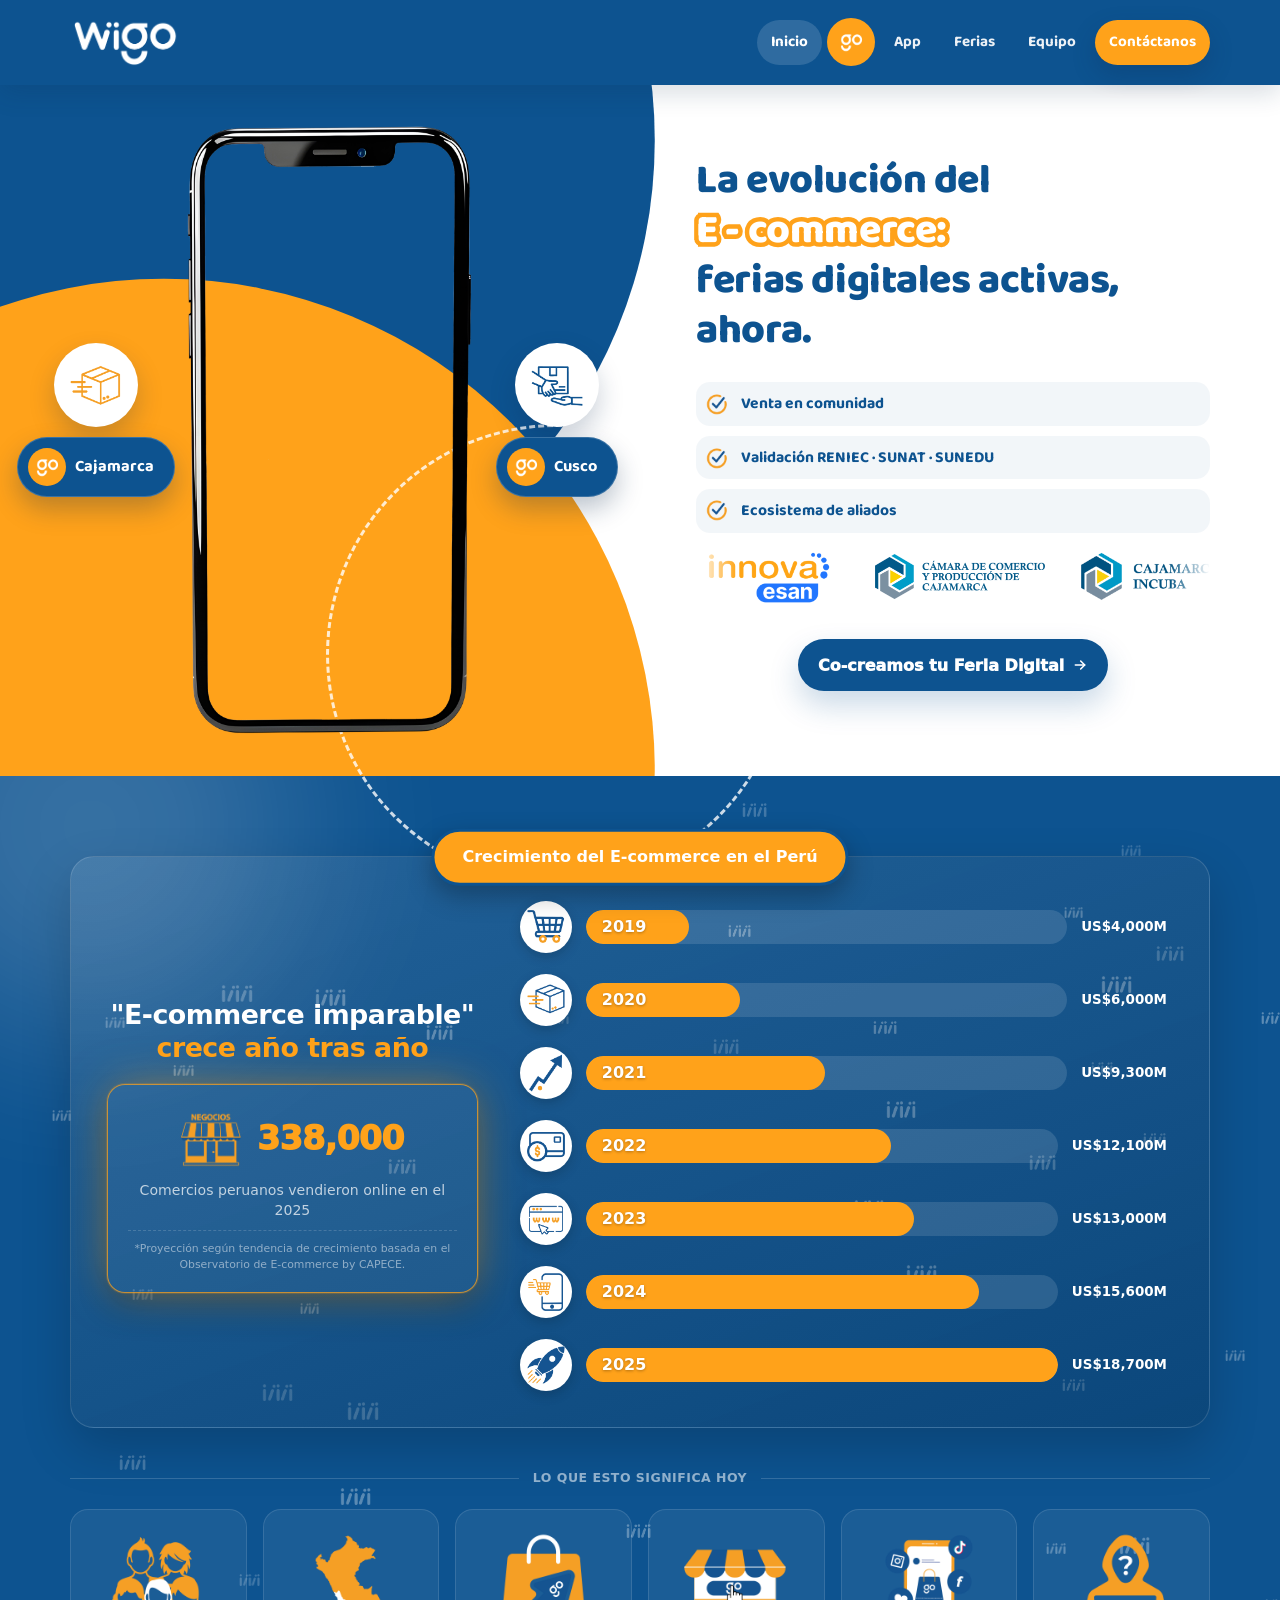
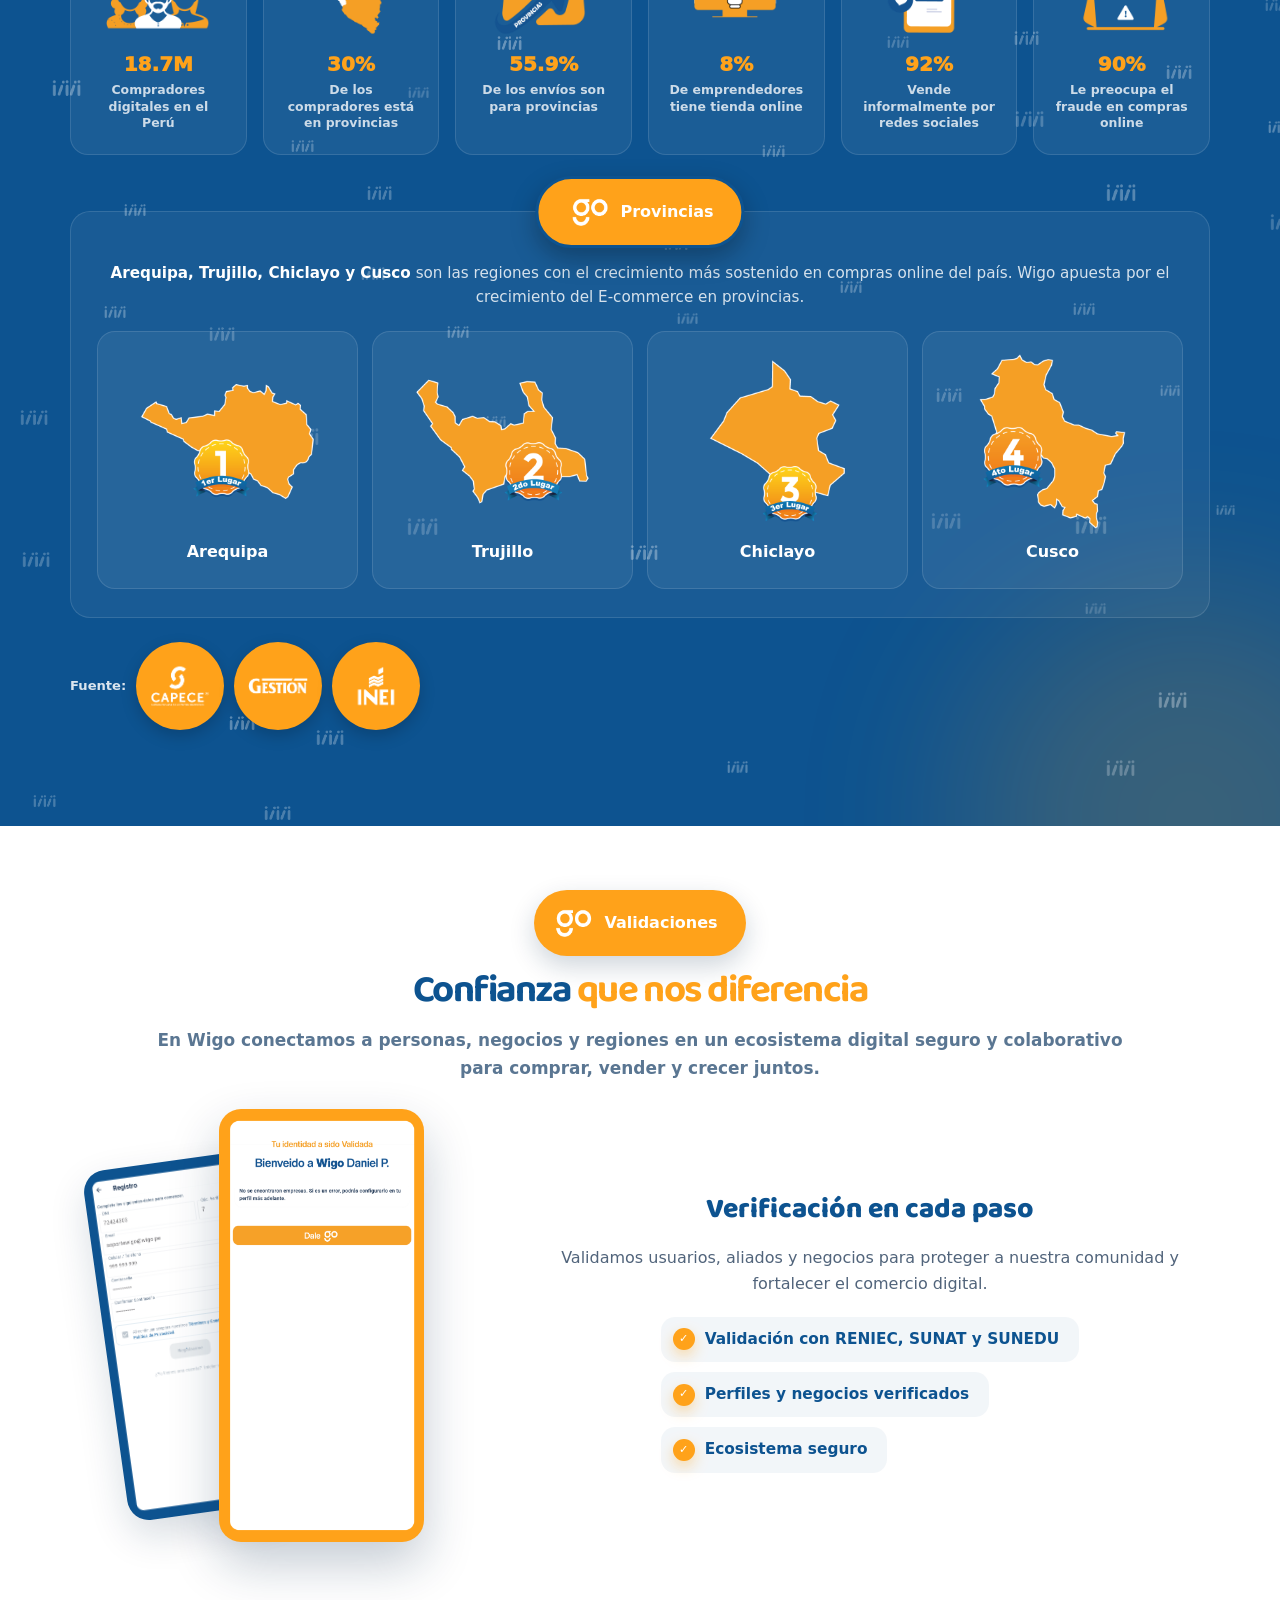
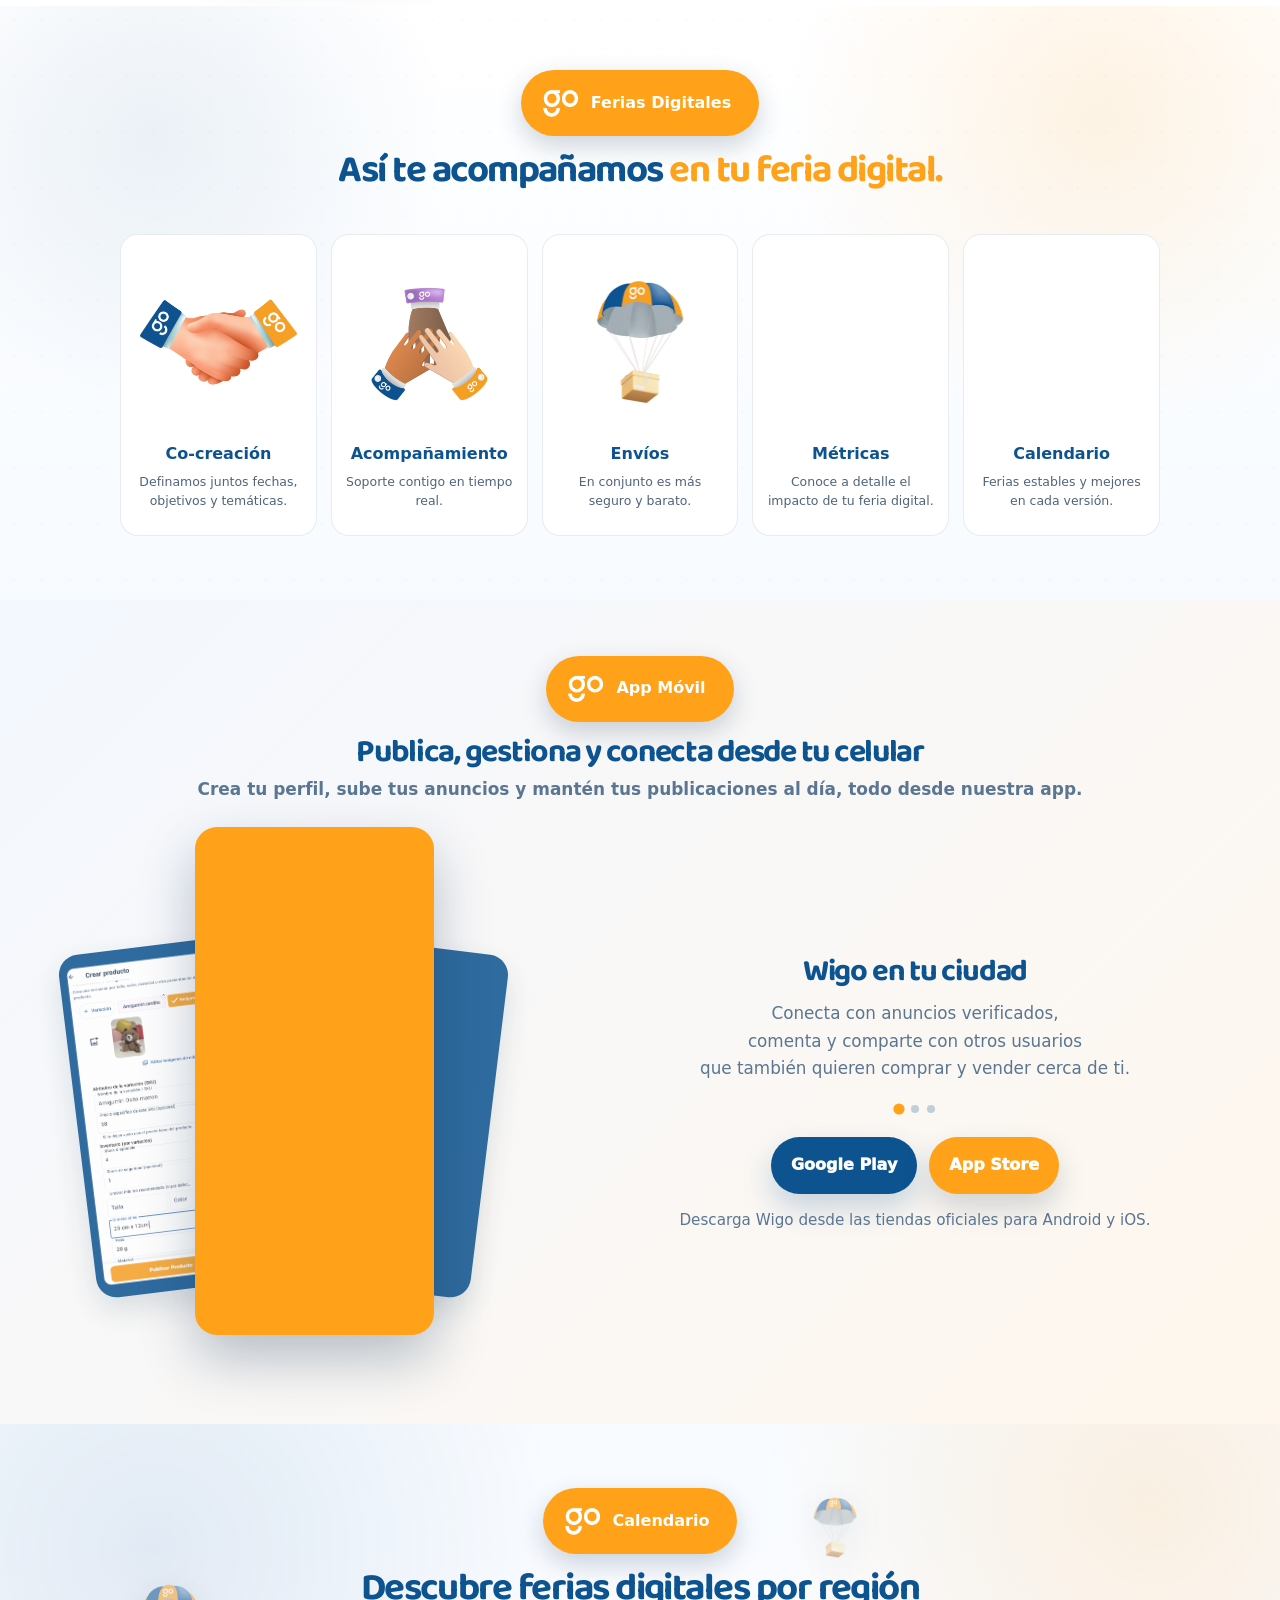
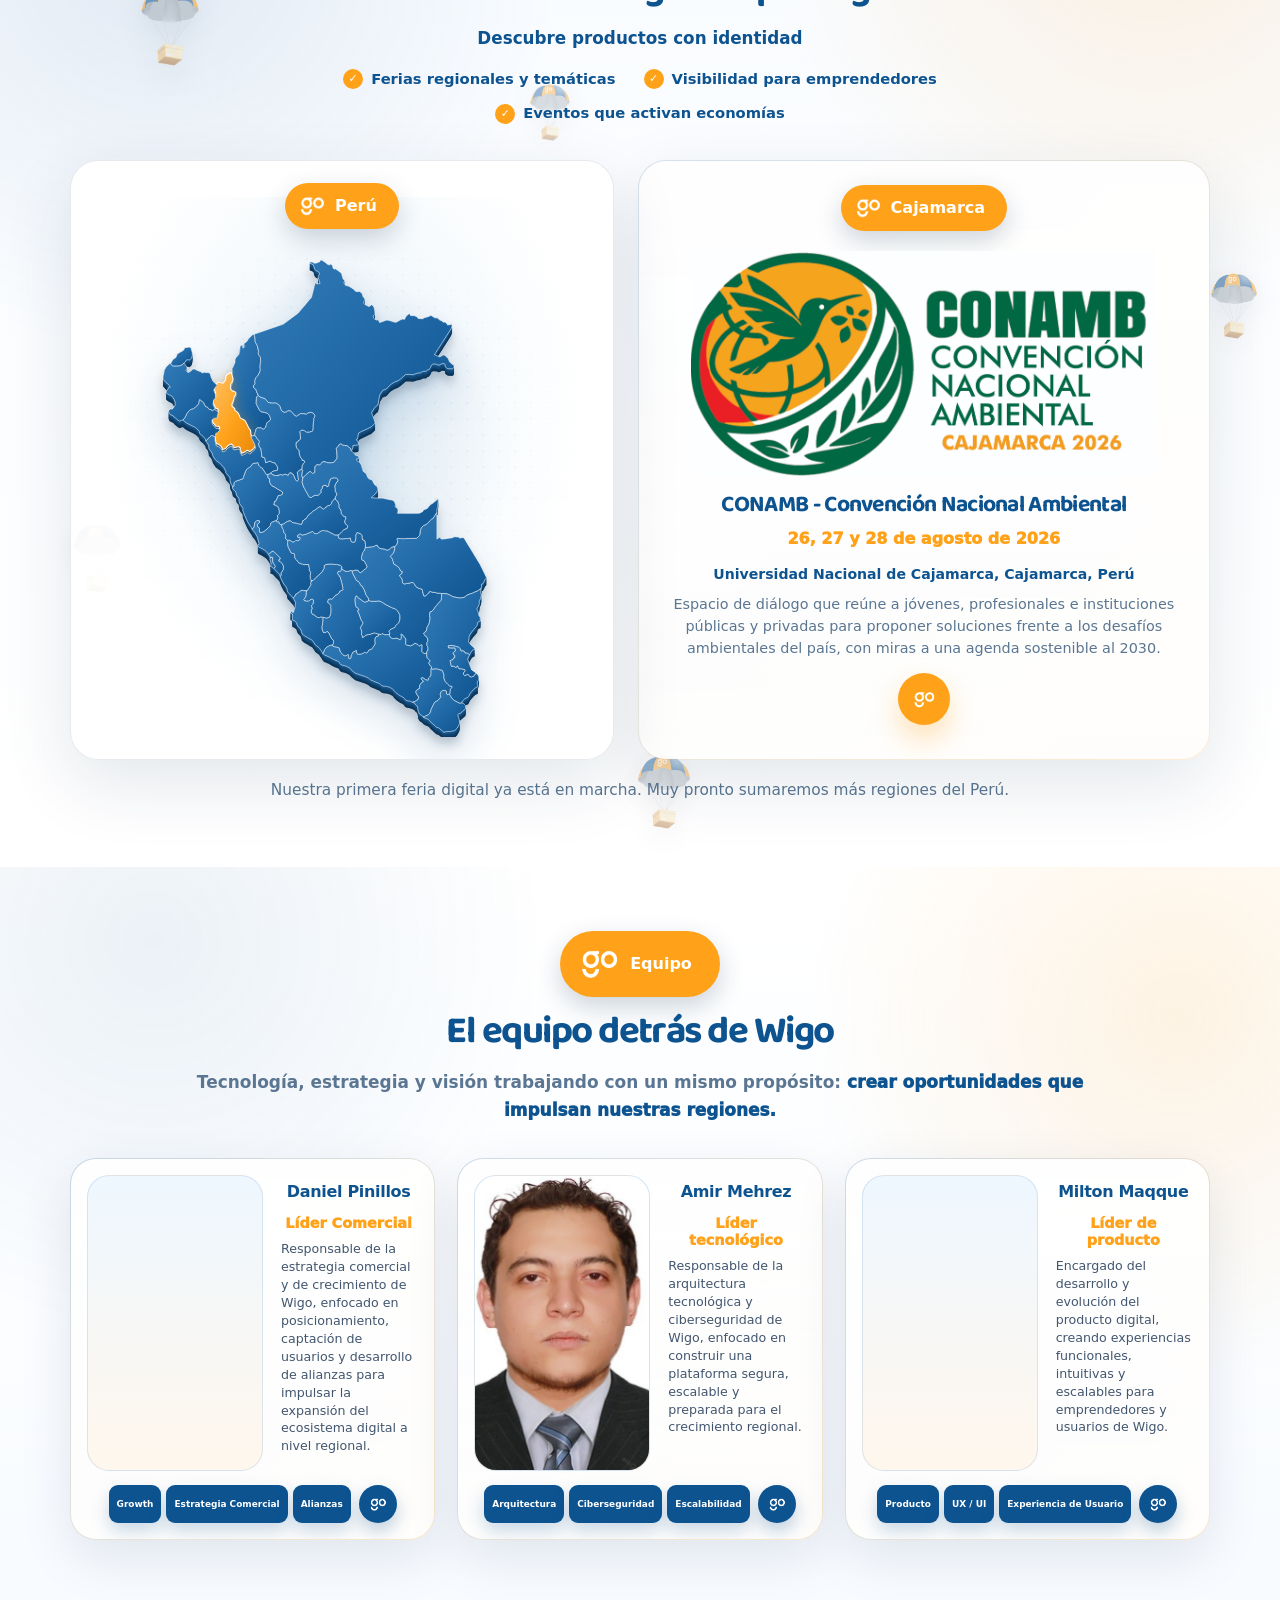
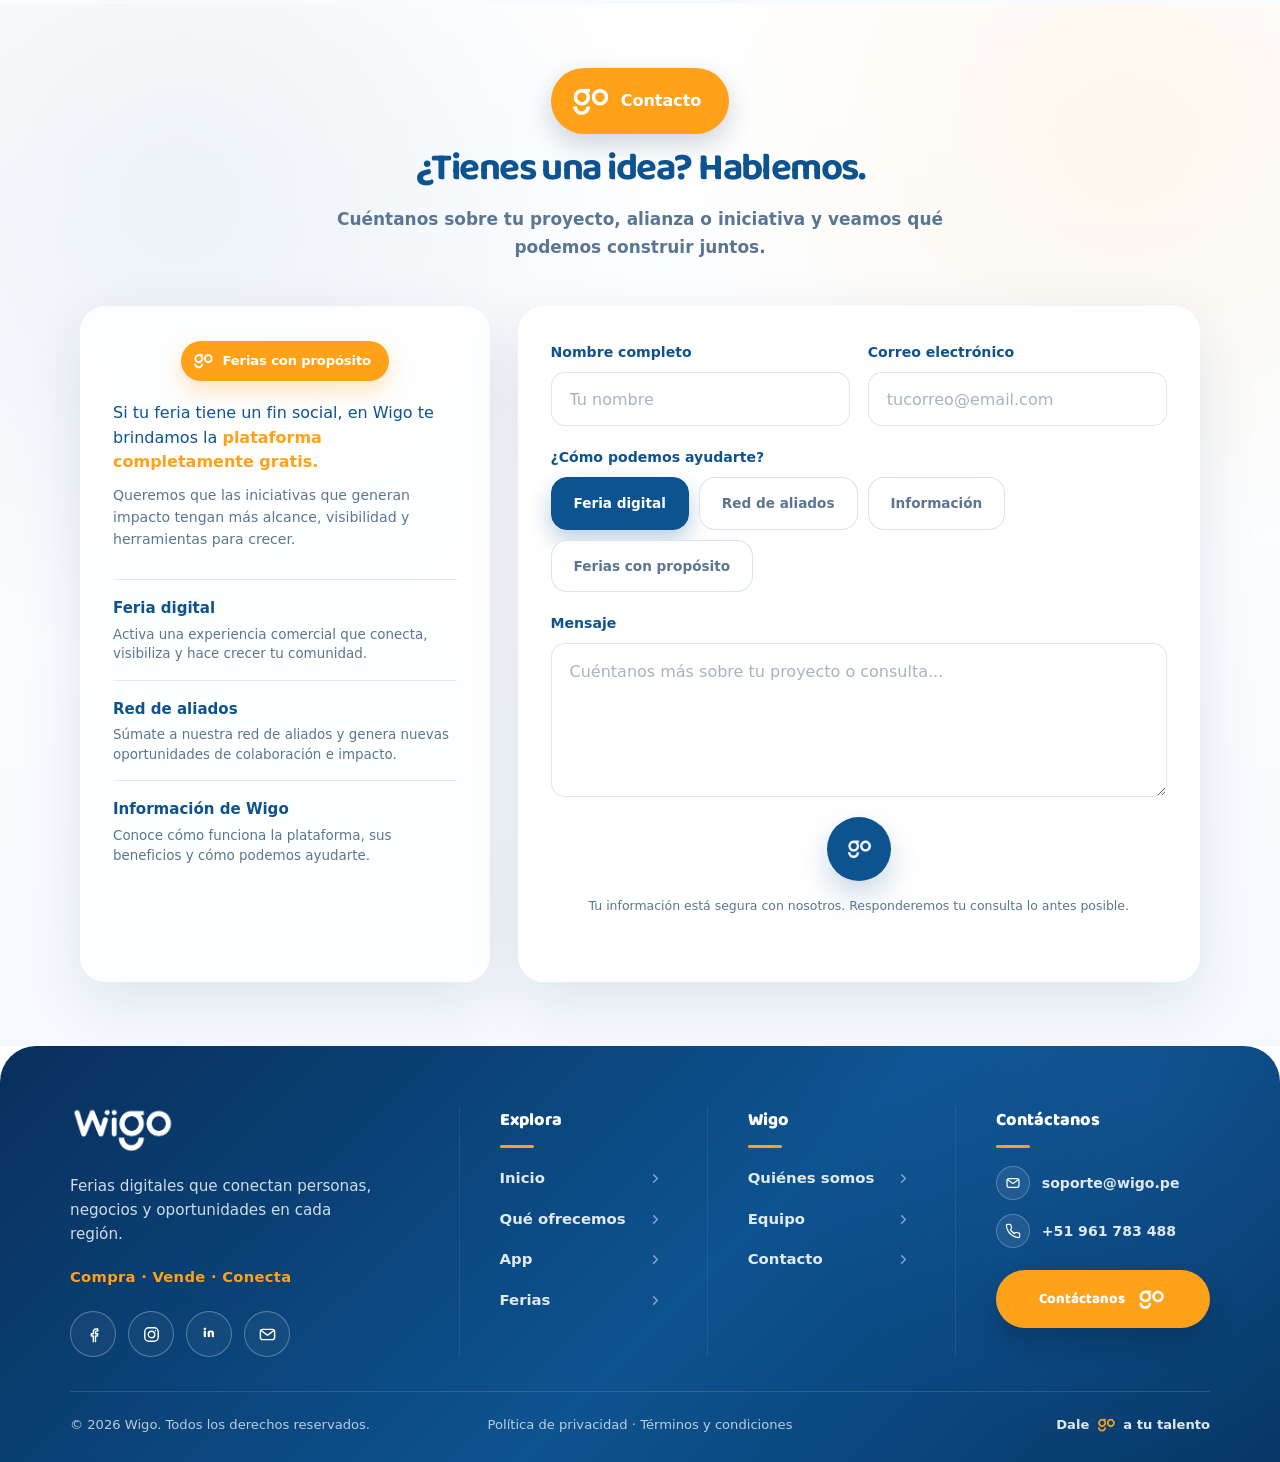
==== commit b35283a2: ""Assets de ferias + ajustes footer/nav/hero"). Actualizacion al 19/08/2026" ====
--- a/index.html
+++ b/index.html
@@ -58,14 +58,22 @@
         <ul class="nav__links" id="navLinks">
           <li><a href="#home">Inicio</a></li>
           <li>
-            <a href="#quienes-somos" class="nav__go" id="navGo" aria-label="Ir a qué ofrecemos y cómo funciona">
+            <a href="#quienes-somos" class="nav__go" id="navGo" data-cursor-theme="yellow" aria-label="Ir a qué ofrecemos y cómo funciona">
               <img src="assets/sources/go_header01.png" alt="go" loading="eager" decoding="async" />
             </a>
           </li>
           <li><a href="#descargas">App</a></li>
           <li><a href="#ferias">Ferias</a></li>
           <li><a href="#nosotros">Equipo</a></li>
-          <li><a href="#contacto" class="nav__cta" id="navCta">Contáctanos</a></li>
+          <li><a href="#contacto" class="nav__cta" id="navCta" data-cursor-theme="yellow">Contáctanos</a></li>
+          <!-- Solo visible en el menú hamburguesa (móvil/tablet, ≤768px);
+               en el nav de escritorio queda oculta, ver .nav__tagline en
+               css/styles.css. -->
+          <li class="nav__tagline">
+            Dale
+            <span class="nav__tagline-icon" role="img" aria-label="go"></span>
+            a tu talento
+          </li>
         </ul>
       </div>
     </nav>
@@ -83,10 +91,29 @@
         <div class="hero-v2__visual reveal">
           <div class="hero-v2__ring" aria-hidden="true"></div>
 
-          <div class="hero-v2__phone">
-            <!-- Cuando subas el mockup de Illustrator, reemplaza esta imagen -->
+          <div class="hero-v2__phone" data-cursor-hover>
+            <!-- Video de fondo: se ve solo a través del recorte transparente
+                 de la pantalla en hero_phone_mockup_frame.png (ver abajo).
+                 Sin atributo "loop": la pausa de 5s antes de repetirse la
+                 controla js/main.js (bootHeroVideoLoop), porque el loop
+                 nativo del navegador reinicia el video al instante, sin
+                 pausa posible. -->
+            <video
+              class="hero-v2__phone-video"
+              autoplay
+              muted
+              playsinline
+              preload="metadata"
+              aria-hidden="true"
+            >
+              <source src="assets/sources/intro_app.mp4" type="video/mp4" />
+            </video>
+            <!-- Marco del celular con la pantalla recortada (transparente) para
+                 que se vea el video de abajo. Si subes un mockup nuevo,
+                 recuerda que necesita ese mismo recorte transparente en la
+                 pantalla (no la imagen plana con la app ya "pintada" encima). -->
             <img
-              src="assets/sources/hero_phone_mockup.png"
+              src="assets/sources/hero_phone_mockup_frame.png"
               alt="Mockup de la app WIGO"
               class="hero-v2__phone-img"
               loading="eager"
@@ -133,7 +160,7 @@
               <span class="hero-v2__check-icon" aria-hidden="true">
                 <img src="assets/sources/check.png" alt="" loading="lazy" decoding="async" />
               </span>
-              <span>Seguridad RENIEC · SUNAT · SUNEDU</span>
+              <span>Validación RENIEC · SUNAT · SUNEDU</span>
             </div>
             <div class="hero-v2__check hero-v2__check--ecosystem">
               <span class="hero-v2__check-icon" aria-hidden="true">
@@ -145,25 +172,51 @@
 
           <div class="hero-v2__ally-carousel" aria-label="Instituciones aliadas">
             <div class="hero-v2__ally-track">
-              <img src="assets/sources/logoInnova.png" alt="Innova ESAN" loading="lazy" decoding="async" />
-              <img src="assets/sources/LOGOCCPC.png" alt="Cámara de Comercio y Producción de Cajamarca" loading="lazy" decoding="async" />
-              <img src="assets/sources/LOGOCAJAMARCAINCUBA.png" alt="Cajamarca Incuba" loading="lazy" decoding="async" />
-              <img src="assets/sources/logo_UCV_large.png" alt="Universidad César Vallejo" loading="lazy" decoding="async" />
-              <img src="assets/sources/logo-Mision-3.png" alt="Municipalidades y gobiernos regionales" loading="lazy" decoding="async" />
-              <img src="assets/sources/mi_aboguito.png" alt="Mi Aboguito" loading="lazy" decoding="async" />
-              <img src="assets/sources/logoInnova.png" alt="" aria-hidden="true" loading="lazy" decoding="async" />
-              <img src="assets/sources/LOGOCCPC.png" alt="" aria-hidden="true" loading="lazy" decoding="async" />
-              <img src="assets/sources/LOGOCAJAMARCAINCUBA.png" alt="" aria-hidden="true" loading="lazy" decoding="async" />
-              <img src="assets/sources/logo_UCV_large.png" alt="" aria-hidden="true" loading="lazy" decoding="async" />
-              <img src="assets/sources/logo-Mision-3.png" alt="" aria-hidden="true" loading="lazy" decoding="async" />
-              <img src="assets/sources/mi_aboguito.png" alt="" aria-hidden="true" loading="lazy" decoding="async" />
+              <a href="https://innova.esan.edu.pe/" target="_blank" rel="noopener" aria-label="Innova ESAN">
+                <img src="assets/sources/logoInnova.png" alt="Innova ESAN" loading="lazy" decoding="async" />
+              </a>
+              <a href="https://camcajamarca.com.pe/" target="_blank" rel="noopener" aria-label="Cámara de Comercio y Producción de Cajamarca">
+                <img src="assets/sources/LOGOCCPC.png" alt="Cámara de Comercio y Producción de Cajamarca" loading="lazy" decoding="async" />
+              </a>
+              <a href="https://camcajamarca.com.pe/cajamarca-incuba/" target="_blank" rel="noopener" aria-label="Cajamarca Incuba">
+                <img src="assets/sources/LOGOCAJAMARCAINCUBA.png" alt="Cajamarca Incuba" loading="lazy" decoding="async" />
+              </a>
+              <a href="https://www.ucv.edu.pe/" target="_blank" rel="noopener" aria-label="Universidad César Vallejo">
+                <img src="assets/sources/logo_UCV_large.png" alt="Universidad César Vallejo" loading="lazy" decoding="async" />
+              </a>
+              <a href="https://mision3.com/" target="_blank" rel="noopener" aria-label="Centro de Emprendimiento e Innovación UCV - Misión 3">
+                <img src="assets/sources/logo-Mision-3.png" alt="Centro de Emprendimiento e Innovación UCV - Misión 3" loading="lazy" decoding="async" />
+              </a>
+              <a href="https://www.miaboguito.com/" target="_blank" rel="noopener" aria-label="Mi Aboguito">
+                <img src="assets/sources/mi_aboguito.png" alt="Mi Aboguito" loading="lazy" decoding="async" />
+              </a>
+              <a href="https://innova.esan.edu.pe/" target="_blank" rel="noopener" aria-hidden="true" tabindex="-1">
+                <img src="assets/sources/logoInnova.png" alt="" loading="lazy" decoding="async" />
+              </a>
+              <a href="https://camcajamarca.com.pe/" target="_blank" rel="noopener" aria-hidden="true" tabindex="-1">
+                <img src="assets/sources/LOGOCCPC.png" alt="" loading="lazy" decoding="async" />
+              </a>
+              <a href="https://camcajamarca.com.pe/cajamarca-incuba/" target="_blank" rel="noopener" aria-hidden="true" tabindex="-1">
+                <img src="assets/sources/LOGOCAJAMARCAINCUBA.png" alt="" loading="lazy" decoding="async" />
+              </a>
+              <a href="https://www.ucv.edu.pe/" target="_blank" rel="noopener" aria-hidden="true" tabindex="-1">
+                <img src="assets/sources/logo_UCV_large.png" alt="" loading="lazy" decoding="async" />
+              </a>
+              <a href="https://mision3.com/" target="_blank" rel="noopener" aria-hidden="true" tabindex="-1">
+                <img src="assets/sources/logo-Mision-3.png" alt="" loading="lazy" decoding="async" />
+              </a>
+              <a href="https://www.miaboguito.com/" target="_blank" rel="noopener" aria-hidden="true" tabindex="-1">
+                <img src="assets/sources/mi_aboguito.png" alt="" loading="lazy" decoding="async" />
+              </a>
             </div>
           </div>
 
           <div class="hero-v2__cta-wrap">
-            <a href="#contacto" class="btn hero-v2__cta">
-              Co-creamos tu Feria Digital
-              <svg viewBox="0 0 24 24" fill="none" stroke="currentColor" stroke-width="2.4" stroke-linecap="round" stroke-linejoin="round" width="16" height="16" aria-hidden="true"><path d="M5 12h14"/><path d="M13 6l6 6l-6 6"/></svg>
+            <a href="#contacto" class="btn hero-v2__cta" data-cursor-theme="yellow">
+              <span class="hero-v2__cta-text hero-v2__cta-text--desktop">Co-creamos tu Feria Digital</span>
+              <span class="hero-v2__cta-text hero-v2__cta-text--mobile">Co-creemos tu feria</span>
+              <svg class="hero-v2__cta-arrow" viewBox="0 0 24 24" fill="none" stroke="currentColor" stroke-width="2.4" stroke-linecap="round" stroke-linejoin="round" width="16" height="16" aria-hidden="true"><path d="M5 12h14"/><path d="M13 6l6 6l-6 6"/></svg>
+              <img src="assets/sources/go_header01.png" alt="" class="hero-v2__cta-go" loading="lazy" decoding="async" />
             </a>
           </div>
         </div>
@@ -172,7 +225,7 @@
 
 
     <!-- Impacto Section -->
-    <section id="impacto" class="section impact-section">
+    <section id="impacto" class="section impact-section" data-cursor-theme="blue">
       <div class="impact-section__bg" aria-hidden="true">
         <span class="impact-section__glow impact-section__glow--a"></span>
         <span class="impact-section__glow impact-section__glow--b"></span>
@@ -299,7 +352,7 @@
         </div>
 
         <div class="impact-regions reveal">
-          <span class="impact-regions__titlebadge">
+          <span class="impact-regions__titlebadge" data-cursor-theme="yellow" data-cursor-hover>
             <img src="assets/sources/go_header01.png" alt="GO" class="impact-regions__titlebadge-icon" loading="lazy" decoding="async" />
             Provincias
           </span>
@@ -328,7 +381,7 @@
           </div>
         </div>
 
-        <div class="impact-note">
+        <div class="impact-note" data-cursor-nobadge>
           <span style="font-weight: 800; color: rgba(255,255,255,.85);">Fuente:</span>
           <a href="https://www.capece.org.pe/observatorio-ecommerce/" target="_blank" rel="noopener" class="impact-note__logo" aria-label="CAPECE - Observatorio Ecommerce 2024-2025">
             <img src="assets/sources/capece_logo.png" alt="CAPECE" loading="lazy" decoding="async" />
@@ -347,157 +400,95 @@
     <section id="quienes-somos" class="section section--light">
       <div class="container">
         <div class="section-heading section-heading--wide reveal">
-          <span class="eyebrow">Lo que hacemos</span>
-
-          <h2 class="section__title section__title--impact">
-            Transformamos ferias tradicionales en experiencias digitales que generan
-            <span class="text-blue">oportunidades</span>
-            <span class="text-orange">reales.</span>
+          <span class="eyebrow eyebrow--go">
+            <img src="assets/sources/go_header01.png" alt="" class="eyebrow--go-icon" loading="lazy" decoding="async" />
+            Validaciones
+          </span>
+
+          <h2 class="section__title">
+            Confianza <span class="text-orange">que nos diferencia</span>
           </h2>
 
           <p class="section__lead">
-            En WIGO conectamos a personas, negocios y regiones en un ecosistema digital
+            En Wigo conectamos a personas, negocios y regiones en un ecosistema digital
             seguro y colaborativo para <strong>comprar, vender y crecer juntos.</strong>
           </p>
         </div>
 
-        <div class="value-grid">
-          <article class="value-card value-card--blue reveal">
-            <div class="value-card__icon">🛍️</div>
-
-            <h3>
-              Descubre productos
-              <span>con identidad</span>
-            </h3>
-
-            <p>
-              Explora productos únicos de emprendedores y empresas de todas las regiones
-              del Perú.
-            </p>
-
-            <ul>
-              <li>Productos verificados</li>
-              <li>Emprendedores reales</li>
-              <li>Calidad que representa nuestras regiones</li>
-            </ul>
-          </article>
-
-          <article class="value-card value-card--green reveal">
-            <div class="value-card__icon">🎪</div>
-
-            <h3>
-              Participa en ferias
-              <span>digitales</span>
-            </h3>
-
-            <p>
-              Organizamos ferias virtuales por región, temática o temporada que impulsan
-              vendedores y economías locales.
-            </p>
-
-            <ul>
-              <li>Ferias regionales y temáticas</li>
-              <li>Visibilidad para emprendedores</li>
-              <li>Eventos que activan economías</li>
-            </ul>
-          </article>
-
-          <article class="value-card value-card--orange reveal">
-            <div class="value-card__icon">📦</div>
-
-            <h3>
-              Compra y recibe
-              <span>con confianza</span>
-            </h3>
-
-            <p>
-              Gestionamos el proceso de compra y entrega para que tengas una experiencia
-              segura, clara y sin complicaciones.
-            </p>
-
-            <ul>
-              <li>Pagos seguros</li>
-              <li>Envíos trazables</li>
-              <li>Atención y soporte real</li>
-            </ul>
-          </article>
-
-          <article class="value-card value-card--purple reveal">
-            <div class="value-card__icon">🛡️</div>
-
-            <h3>
-              Confianza que
-              <span>nos diferencia</span>
-            </h3>
-
+        <div class="confianza-showcase">
+          <div class="confianza-fan" id="confianzaFan">
+            <div class="confianza-fan__phone" data-slot="back" data-cursor-hover>
+              <img src="assets/sources/go_validaciones_1.png" alt="Validaciones Wigo" loading="lazy" decoding="async" />
+            </div>
+            <div class="confianza-fan__phone" data-slot="front" data-cursor-hover>
+              <img src="assets/sources/go_validaciones_2.png" alt="Validaciones Wigo" loading="lazy" decoding="async" />
+            </div>
+          </div>
+
+          <div class="confianza-content">
+            <h3>Verificación en cada paso</h3>
             <p>
               Validamos usuarios, aliados y negocios para proteger a nuestra comunidad
               y fortalecer el comercio digital.
             </p>
-
-            <ul>
+            <ul class="confianza-content__list">
               <li>Validación con RENIEC, SUNAT y SUNEDU</li>
               <li>Perfiles y negocios verificados</li>
               <li>Ecosistema seguro</li>
             </ul>
-          </article>
+          </div>
         </div>
       </div>
     </section>
 
     <!-- Historia Section -->
     <section id="historia" class="section section--light process-section">
-      <div class="process-bg" aria-hidden="true">
-        <span class="process-float process-float--search">⌕</span>
-        <span class="process-float process-float--cart">🛒</span>
-        <span class="process-float process-float--box">◇</span>
-      </div>
+      <div class="process-bg" aria-hidden="true"></div>
 
       <div class="container">
         <div class="section-heading section-heading--process reveal">
-          <span class="eyebrow">Cómo funciona</span>
-          <h2 class="section__title section__title--impact">
-            Del descubrimiento a la compra,
-            <span class="text-blue">todo en un</span>
-            <span class="text-orange">solo flujo.</span>
+          <span class="eyebrow eyebrow--go">
+            <img src="assets/sources/go_header01.png" alt="" class="eyebrow--go-icon" loading="lazy" decoding="async" />
+            Ferias Digitales
+          </span>
+          <h2 class="section__title">
+            Así te acompañamos
+            <span class="text-orange">en tu feria digital.</span>
           </h2>
-          <p class="section__lead">
-            En WIGO simplificamos cada paso para que encuentres lo que buscas,
-            compres <strong>con confianza</strong> y recibas <strong>sin complicaciones.</strong>
-          </p>
-        </div>
-
-        <div class="process process--cards">
-          <article class="process-card process-card--discover reveal">
-            <div class="process-card__number">01</div>
-            <div class="process-card__visual" aria-hidden="true"><span class="process-card__emoji">🔎</span><span class="process-card__ghost">👟</span></div>
-            <h3>Descubre</h3><span class="process-card__line"></span>
-            <p>Explora anuncios, productos y ferias activas por interés, temporada o ubicación.</p>
-            <div class="process-card__footer"><span>◎</span><strong>Encuentra lo que necesitas fácilmente</strong></div>
-          </article>
-
-          <article class="process-card process-card--connect reveal">
-            <div class="process-card__number">02</div>
-            <div class="process-card__visual" aria-hidden="true"><span class="process-card__emoji">💬</span><span class="process-card__ghost">👥</span></div>
-            <h3>Conecta</h3><span class="process-card__line"></span>
-            <p>Revisa perfiles, publicaciones, comercios y detalles antes de decidir.</p>
-            <div class="process-card__footer"><span>🛡</span><strong>Información clara para decisiones seguras</strong></div>
-          </article>
-
-          <article class="process-card process-card--buy reveal">
-            <div class="process-card__number">03</div>
-            <div class="process-card__visual" aria-hidden="true"><span class="process-card__emoji">🛒</span><span class="process-card__ghost">💳</span></div>
-            <h3>Compra</h3><span class="process-card__line"></span>
-            <p>Gestiona pedidos, comprobantes y estados de pago desde la app.</p>
-            <div class="process-card__footer"><span>🔒</span><strong>Pagos seguros y control de cada pedido</strong></div>
-          </article>
-
-          <article class="process-card process-card--receive reveal">
-            <div class="process-card__number">04</div>
-            <div class="process-card__visual" aria-hidden="true"><span class="process-card__emoji">📍</span><span class="process-card__ghost">📦</span></div>
-            <h3>Recibe</h3><span class="process-card__line"></span>
-            <p>Coordina recojo, reparto o envío con evidencia y seguimiento del proceso.</p>
-            <div class="process-card__footer"><span>✓</span><strong>Seguimiento en tiempo real hasta que lo recibas</strong></div>
+        </div>
+
+        <div class="process process--icons">
+
+          <article class="process-icon-item reveal">
+            <img src="assets/sources/cocreamos_feria.png" alt="Cocreación" loading="lazy" decoding="async" />
+            <h3>Co-creación</h3>
+            <p>Definamos juntos fechas, objetivos y temáticas.</p>
+          </article>
+
+          <article class="process-icon-item reveal">
+            <img src="assets/sources/acompañamiento_ferias.png" alt="Acompañamiento" loading="lazy" decoding="async" />
+            <h3>Acompañamiento</h3>
+            <p>Soporte contigo en tiempo real.</p>
+          </article>
+
+          <article class="process-icon-item reveal">
+            <img src="assets/sources/envios_ferias.png" alt="Envíos" loading="lazy" decoding="async" />
+            <h3>Envíos</h3>
+            <p>En conjunto es más seguro y barato.</p>
+          </article>
+
+          <article class="process-icon-item reveal">
+            <img src="assets/sources/metricas_ferias.png" alt="Métricas" loading="lazy" decoding="async" />
+            <h3>Métricas</h3>
+            <p>Conoce a detalle el impacto de tu feria digital.</p>
+          </article>
+
+          <article class="process-icon-item process-icon-item--calendar reveal">
+            <img src="assets/sources/calendario_ferias.png" alt="Calendario de ferias" loading="lazy" decoding="async" />
+            <div class="process-icon-item__text">
+              <h3>Calendario</h3>
+              <p>Ferias estables y mejores en cada versión.</p>
+            </div>
           </article>
         </div>
       </div>
@@ -517,13 +508,13 @@
 
         <div class="download reveal">
           <div class="download__fan" id="appFan" aria-label="Capturas de la app">
-            <div class="fan-phone" data-index="2" data-slot="left">
+            <div class="fan-phone" data-index="2" data-slot="left" data-cursor-hover>
               <img src="assets/sources/screen_intuitivo.png" alt="Publicación" loading="lazy" decoding="async" />
             </div>
-            <div class="fan-phone" data-index="0" data-slot="center">
+            <div class="fan-phone" data-index="0" data-slot="center" data-cursor-hover>
               <img src="assets/sources/screen_pantallaprincipal.png" alt="Inicio" loading="lazy" decoding="async" />
             </div>
-            <div class="fan-phone" data-index="1" data-slot="right">
+            <div class="fan-phone" data-index="1" data-slot="right" data-cursor-hover>
               <img src="assets/sources/screen_perfil.png" alt="Perfil" loading="lazy" decoding="async" />
             </div>
           </div>
@@ -557,6 +548,7 @@
                 role="button"
                 target="_blank"
                 rel="noopener"
+                data-cursor-theme="yellow"
               >
                 App Store
               </a>
@@ -572,19 +564,68 @@
 
     <!-- Ferias Section -->
     <section id="ferias" class="section section--soft ferias-section">
+      <!-- Íconos orbitando de fondo (decorativo), mismo recurso que ya usa la
+           sección Historia (assets/sources/envios_ferias.png) y misma técnica
+           de órbita (keyframe impact-particle-orbit) que ya existe en la
+           sección Impacto — aquí sin la lógica de fusión "ii/go/wigo" de esa
+           sección, solo 3 íconos dando vueltas de fondo. aria-hidden y
+           pointer-events:none, no interactivo. -->
+      <div class="ferias-orbit" aria-hidden="true">
+        <span class="ferias-orbit__item ferias-orbit__item--1">
+          <img src="assets/sources/envios_ferias.png" alt="" loading="lazy" decoding="async" />
+        </span>
+        <span class="ferias-orbit__item ferias-orbit__item--2">
+          <img src="assets/sources/envios_ferias.png" alt="" loading="lazy" decoding="async" />
+        </span>
+        <span class="ferias-orbit__item ferias-orbit__item--3">
+          <img src="assets/sources/envios_ferias.png" alt="" loading="lazy" decoding="async" />
+        </span>
+        <span class="ferias-orbit__item ferias-orbit__item--4">
+          <img src="assets/sources/envios_ferias.png" alt="" loading="lazy" decoding="async" />
+        </span>
+        <span class="ferias-orbit__item ferias-orbit__item--5">
+          <img src="assets/sources/envios_ferias.png" alt="" loading="lazy" decoding="async" />
+        </span>
+        <span class="ferias-orbit__item ferias-orbit__item--6">
+          <img src="assets/sources/envios_ferias.png" alt="" loading="lazy" decoding="async" />
+        </span>
+      </div>
+
       <div class="container">
         <div class="section-heading section-heading--ferias reveal">
-          <span class="eyebrow">Ferias por región</span>
-          <h2 class="section__title section__title--impact">Ferias digitales por región</h2>
-          <p class="section__lead">Una vitrina para campañas comerciales, eventos regionales, emprendimientos y promociones por temporada.</p>
+          <span class="eyebrow eyebrow--go">
+            <img src="assets/sources/go_header01.png" alt="" class="eyebrow--go-icon" loading="lazy" decoding="async" />
+            Calendario
+          </span>
+          <h2 class="section__title">Descubre ferias digitales por región</h2>
+          <p class="section__lead process-checklist__title">Descubre productos con identidad</p>
+          <ul class="process-checklist">
+            <li><span class="process-checklist__icon">✓</span>Ferias regionales y temáticas</li>
+            <li><span class="process-checklist__icon">✓</span>Visibilidad para emprendedores</li>
+            <li><span class="process-checklist__icon">✓</span>Eventos que activan economías</li>
+          </ul>
         </div>
 
         <div class="ferias ferias--showcase reveal">
           <div class="map map--showcase">
-            <div class="map__frame" aria-label="Mapa del Perú (selecciona una región)">
-              <div class="map__label map__label--left"><span>🌐</span><strong>Explora ferias<br />en todo el Perú</strong></div>
-              <div class="map__label map__label--right"><span>🗺️</span><strong>Actualizado hoy</strong></div>
-              <svg class="map__svg" viewBox="0 0 600 800" xmlns="http://www.w3.org/2000/svg">
+            <div class="map__frame reveal" aria-label="Mapa del Perú (selecciona una región)">
+              <div class="map__badge">
+                <img src="assets/sources/go_header01.png" alt="" class="map__badge-icon" loading="lazy" decoding="async" />
+                Perú
+              </div>
+              <svg class="map__svg" viewBox="0 0 600 800" preserveAspectRatio="xMidYMin meet" xmlns="http://www.w3.org/2000/svg">
+                        <defs>
+                          <linearGradient id="mapSurfaceGradient" x1="0%" y1="0%" x2="100%" y2="100%">
+                            <stop offset="0%" stop-color="#337DBB" />
+                            <stop offset="55%" stop-color="#1F68A5" />
+                            <stop offset="100%" stop-color="#0D5390" />
+                          </linearGradient>
+                          <linearGradient id="mapActiveGradient" x1="0%" y1="0%" x2="100%" y2="100%">
+                            <stop offset="0%" stop-color="#FFC169" />
+                            <stop offset="55%" stop-color="#FFA21A" />
+                            <stop offset="100%" stop-color="#E8890A" />
+                          </linearGradient>
+                        </defs>
                         <g id="provinces">
             <!-- Amazonas -->
             <path class="province" data-province="amazonas" d="m 154.144,293.955 -1.29,0.282 -2.86,1.045 -2.605,0.595 0,-1.787 -0.671,-4.469 -1.117,-1.564 -1.327,-1.327 -0.007,-0.379 -5.243,-10.642 -1.747,-2.655 -4.093,-2.46 -1.497,-0.427 -1.415,-0.785 -0.746,-1.099 -0.426,-0.966 -0.563,-1.467 -0.944,-2.302 -2.318,-3.88 -4.102,-3.056 -0.693,-0.422 0.156,-2.964 -2.625,-2.251 -2.251,-1.875 0,-3.751 1.5,-3.375 1.126,-3.001 0.375,-3 1.5,-3.751 1.875,-2.626 0,-3.75 -1.875,-1.126 -1.639,-0.468 -0.089,-0.55 -2.023,-0.107 -3,-3 0,-3.751 0,-3.751 1.5,-3.001 1.5,-2.625 1.244,-4.56 -0.393,-0.599 -0.368,-0.81 -0.166,-1.247 -1.434,-4.869 -0.99,-2.337 1.084,-0.44 0.718,-0.833 0.705,-3.456 -0.109,-2.38 -0.738,-2.233 -0.101,-1.057 0.018,-1.411 0.538,-0.273 0.766,-0.944 3.326,-7.777 0.237,-0.956 0.107,-1.11 0.005,-1.565 0.078,-1.34 0.545,-1.983 0.391,-0.815 2.775,-3.412 1.95,-1.982 0.291,-0.396 0.628,-1.293 0.462,-1.475 0.689,-3.293 0.231,-2.594 -0.154,-1.407 0.118,-0.909 0.67,-2.619 0.261,-0.921 0.711,-0.755 1.198,-0.401 0.937,0.094 0.77,0.626 0.362,1.15 -0.125,2.767 0.38,0.124 2.798,-2.024 0.463,-0.861 -0.454,-1.649 -0.951,-0.879 -0.523,-1.354 0.653,-1.114 1.049,-0.856 1.471,-0.85 1.067,-0.772 2.099,-2.578 1.399,-2.509 4.656,-4.935 2.808,-2.299 2.107,-0.75 1.563,6.824 0.178,4.282 0.106,1.34 0.422,1.303 1.665,2.702 1.435,2.885 0.344,1.091 1.82,8.172 -0.243,1.8 -0.119,1.688 0.095,1.062 0.261,0.909 0.581,1.157 1.624,2.089 0.475,0.708 0.356,0.791 0.213,0.957 0.379,6.252 -0.415,0.856 -0.628,7.44 -0.065,2.232 0.278,0.945 0.238,1.418 -0.356,2.421 -0.297,1.241 -2.733,5.754 -1.043,1.648 -0.801,0.644 -0.889,0.945 -0.77,1.005 -0.772,1.182 -0.747,1.831 -0.592,2.069 -0.237,2.47 0.082,1.3 0.343,1.987 -2.753,3.097 0,3 4.126,3.376 0.29,0.145 0.438,2.384 0.415,1.242 2.572,5.548 0.427,0.556 -0.534,0.26 -1.066,0.887 -0.961,1.272 -0.498,0.858 -0.237,1.243 -0.385,8.959 0.586,1.538 0.629,1.362 4.434,8.466 1.767,1.977 1.128,0.488 1.19,0.3 1.935,0.394 1.872,0.436 1.661,0.41 3.826,1.347 2.093,2.191 1.06,1.721 0.524,1.232 0.814,1.979 0.688,2.778 -0.919,1.743 -1.548,1.268 -1.577,0.978 -1.008,0.758 -0.83,1.008 -0.682,1.357 -0.355,1.21 -0.421,1.677 -0.451,0.972 -0.374,0.214 0,1.854 -2.25,2.625 -2.251,1.125 -3,-2.25 -4.501,-0.375 -2.251,0.375 -2.269,1.92 -0.558,4.255 -0.688,1.477 -0.723,2.065 -0.071,1.59 z"/>
@@ -632,7 +673,7 @@
             <path class="province" data-province="lima" d="m 247.682,524.406 -0.846,4.396 0.224,5.585 0.847,1.835 -0.08,0.452 0.382,1.116 0.677,0.456 -0.91,1.95 -0.447,2.905 0.671,2.01 -1.564,1.565 -1.341,2.457 -1.117,1.564 -1.117,2.458 -2.682,1.117 0.138,1.304 -0.199,0.032 -0.318,-1.113 -4.246,0 -2.457,-0.893 -2.681,1.117 -2.235,2.01 -3.128,2.235 -2.904,1.788 -1.787,4.021 -1.565,1.357 10e-4,-0.016 -1.723,-0.143 -3.455,-4.358 -1.085,-1.331 -1.138,-1.07 -1.369,-1.192 -0.593,-0.629 -0.606,-0.883 -0.545,-2.008 -0.332,-1.45 -0.308,-2.744 -3.522,-5.022 -1.482,-1.685 -4.838,-9.309 -1.556,-3.986 1.705,-1.28 -0.446,-4.021 2.234,-2.904 1.788,-3.352 0.223,-5.586 -2.011,-3.574 -2.904,-3.352 -3.129,-1.34 1.117,-3.352 1.788,-0.447 -1.117,-2.234 -3.352,-3.351 -3.351,-3.352 -2.905,-2.904 -2.904,-0.671 -2.234,2.234 -2.235,1.118 -1.553,2.108 -2.813,-4.173 -2.976,-2.597 -4.707,-2.866 -2.727,-1.526 -0.819,-0.385 -1.41,-0.433 -2.001,-1.415 -0.76,-1.961 0.701,-1.424 1.407,-0.149 0.222,-1.549 -2.925,-10.635 -1.72,-3.564 -2.715,-4.389 -1.886,-2.243 -2.863,-3.69 3.296,-2.377 0.742,-1.855 0.449,-3.845 0.244,-2.458 0.252,-0.087 -0.015,-0.1 1.788,-1.563 1.34,-1.565 2.681,-0.446 2.011,0.894 -0.223,2.904 -2.011,1.341 -1.117,1.563 -0.389,1.399 0.621,2.718 2.894,1.953 0.264,0.977 -0.507,1.888 0.747,4.532 3.699,-0.024 3.356,-1.235 7.731,-6.682 1.903,-1.996 0.806,-0.994 0.504,-1.025 0.266,-1.251 0.066,-1.488 0.617,-1.351 0.818,-0.689 6.516,-2.64 1.761,-0.545 -0.036,0.748 0.498,1.273 1.091,0.661 1.867,-0.425 0.952,0.655 0.388,2.106 0.445,0.748 0.824,0.683 1.109,0.407 0.61,-0.083 0.745,0.838 0.669,1.693 0.442,1.469 0.142,1.607 0.522,1.108 1.12,1.426 0.427,1.037 0.332,1.439 0.131,1.331 0.408,1.343 0.612,0.876 1.825,1.939 0.32,1.274 0.048,1.428 0.095,1.062 -0.048,1.673 -0.26,1.237 0.527,1.242 0.694,0.527 1.838,1.18 0.681,1.653 -0.1,0.843 -0.273,2.165 -0.024,1.213 0.528,5.314 4.115,8.365 1.44,2.435 1.873,0.793 1.542,0.049 0.937,-0.15 0.987,0.673 0.358,1.425 0.125,2.634 0.196,2.912 0.337,0.812 2.586,2.534 3.385,4.339 0.293,0.762 4.065,1.316 1.504,0.925 0.805,-0.163 1.272,0.345 1.445,0.66 1.23,-0.427 6.479,0 0.132,4.353 0.911,0.715 0.326,1.302 -0.694,1.049 -0.106,1 2.478,4.63 z"/>
             
             <!-- Municipalidad Metropolitana de Lima -->
-            <path class="province" data-province="lima-metro" d="m 196.446,530.304 -0.097,-0.249 -0.445,-2.064 -0.937,-1.303 -1.565,-1.772 -2.466,-2.099 -4.772,-5.25 0.593,-1.054 1.564,-2.011 -0.671,-2.234 -2.01,-3.128 -1.564,-2.682 -0.224,-7.819 -4.419,-0.327 -0.652,-1.863 -1.621,-2.405 1.553,-2.108 2.235,-1.118 2.234,-2.234 2.904,0.671 2.905,2.904 3.351,3.352 3.352,3.351 1.117,2.234 -1.788,0.447 -1.117,3.352 3.129,1.34 2.904,3.352 2.011,3.574 -0.223,5.586 -1.788,3.352 -2.234,2.904 0.446,4.021 z"/>
+            <path class="province" data-province="lima" d="m 196.446,530.304 -0.097,-0.249 -0.445,-2.064 -0.937,-1.303 -1.565,-1.772 -2.466,-2.099 -4.772,-5.25 0.593,-1.054 1.564,-2.011 -0.671,-2.234 -2.01,-3.128 -1.564,-2.682 -0.224,-7.819 -4.419,-0.327 -0.652,-1.863 -1.621,-2.405 1.553,-2.108 2.235,-1.118 2.234,-2.234 2.904,0.671 2.905,2.904 3.351,3.352 3.352,3.351 1.117,2.234 -1.788,0.447 -1.117,3.352 3.129,1.34 2.904,3.352 2.011,3.574 -0.223,5.586 -1.788,3.352 -2.234,2.904 0.446,4.021 z"/>
             
             <!-- Loreto -->
             <path class="province" data-province="loreto" d="m 266.879,0.359 4.935,3.295 2.598,2.014 0.96,1.202 3.32,1.425 0.817,-0.306 1.216,-0.831 0.884,-0.229 0.835,0.323 0.991,1.172 0.664,1.078 0.533,1.219 0.179,0.93 0.047,0.931 0.302,1.189 3.237,1.903 1.085,-0.972 2.158,1.449 6.961,5.324 0.758,1.048 0.249,0.403 0.522,2.353 0.818,3.11 0.972,3.192 1.103,1.19 1.814,1.86 -0.699,1.921 -0.795,1.331 1.174,2.391 0.623,1.113 1.078,0.931 5.876,1.608 8.953,5.761 1.155,2.396 3.788,1.043 1.673,-0.447 2.537,0.223 4.18,3.853 0.349,2.603 0.203,1.332 0.971,1.084 1.838,2.498 1.273,2.454 -1.273,1.116 -0.427,0.754 -0.877,3.983 0.723,0.789 3.166,2.11 5.099,2.413 2.478,-1.188 1.787,-1.659 2.743,1.812 1.807,3.159 1.376,9.416 -0.836,2.322 -1.002,1.344 -1.301,0.607 0.703,3.501 0.45,0.772 1.316,1.037 3.024,1.662 1.198,-0.377 1.726,-0.07 1.369,2.274 0.877,2.241 2.869,-0.696 5.609,-2.122 3.978,-1.391 5.947,1.45 5.252,1.768 1.21,0.354 3.07,0.318 6.724,-3.866 3.747,-1.627 2.17,0.405 1.775,-0.051 0.785,-2.441 2.686,-3.795 3.694,-3.042 1.228,-0.477 0.426,0.79 -0.041,1.255 0.42,1.226 4.168,0.495 2.414,-0.089 4.606,1.981 2.158,2.788 7.411,0.577 3.711,-2.062 5.324,-1.427 5.013,-2.248 6.466,4.241 3.962,0 3.834,3.355 4.313,1.917 2.56,2.275 0.343,-0.21 0.86,-0.245 1.719,0.377 3.268,2.931 0.425,1.659 7.599,-1.515 0,2.396 -1.565,5.322 -14.715,22.893 -1.494,2.325 -5.063,7.822 -2.632,4.06 -1.909,2.915 -2.217,3.482 4.971,2.115 3.403,1.264 1.159,0.003 0.913,-0.395 2.371,-1.44 0.742,-0.579 1.891,-0.625 0.877,0.094 0.794,0.39 3.783,3.063 2.244,2.813 0.821,1.591 0.433,1.316 0.35,1.104 0.35,0.809 0.556,0.915 3.51,2.899 0.843,0.567 1.387,0.939 1.363,1.423 -0.01,1.166 0.283,1.09 -0.438,0.879 -0.813,1.247 -1.595,1.082 -7.72,-0.225 -2.477,-1.755 -1.944,-1.76 -0.315,-0.838 0.445,-1.329 -0.059,-1.057 -0.872,-1.465 -4.663,-0.327 -1.532,0.965 -1.483,1.063 -3.591,0.673 -1.774,-1.488 -5.837,-0.546 -2.043,0.972 -0.936,0.699 -1.566,2.725 -0.155,1.234 -3.573,4.342 -1.573,-0.006 -2.537,2.255 -4.793,0 -4.313,2.396 -6.23,0.958 -6.23,2.397 -6.23,-0.48 -6.231,0 -3.834,3.355 -4.313,3.834 -4.792,3.355 -6.231,2.396 -6.71,4.314 -6.709,7.188 -6.23,2.397 -4.793,7.668 -1.438,7.189 -1.437,9.105 -5.751,4.793 -5.273,8.626 4.314,10.544 1.917,6.709 -6.231,6.231 -6.709,3.354 -10.544,4.793 -4.313,2.396 -1.917,10.065 -2.092,0.597 0.041,0.373 0.835,0.623 2.372,3.669 0.605,3.684 -1.381,1.057 -8.236,1.078 0.026,3.585 -1.362,3.608 -1.055,0.063 -0.406,-0.473 -0.789,-0.6 -0.125,-0.068 -0.085,-1.36 -2.905,-2.235 -2.904,-2.458 -4.246,-0.447 -3.128,-0.223 -1.563,-1.787 -2.235,-0.224 -1.564,0.447 -0.893,1.564 -0.061,0.283 -0.117,-0.096 -0.118,-0.078 -1.715,2.573 -1.564,1.563 -0.825,1.443 0.363,1.929 0.296,1.776 0.652,8.469 -0.154,3.769 -0.213,1.1 -0.759,1.124 -1.34,0.939 -0.752,0.422 -1.066,2.489 -2.458,1.341 -5.586,0.447 -4.469,-0.447 -0.43,-0.503 -0.522,0.155 -1.282,-0.769 -4.916,-0.447 -2.233,2.681 -2.012,1.788 -1.09,1.211 -1.428,-0.16 -2.763,-0.476 -2.67,2.011 -0.986,1.882 0,3.798 -0.223,2.681 0,2.595 -1.478,1.149 -2.294,0.574 -0.127,-0.108 -1.008,-0.952 -0.984,-0.882 -1.364,-0.827 -1.862,0 -5.632,4.9 -2.609,2.776 -0.782,1 -0.759,0.62 -1.567,0.684 -0.983,-2.592 -0.361,-2.076 0.137,-0.472 0.355,-1.238 0.19,-1.834 0.391,-2.655 0.439,-1.001 0.141,-0.19 -1.739,-2.735 0.75,-5.626 1.875,-3.375 2.398,-2.227 -0.485,-0.9 -1.001,-2.124 -2.948,0 -0.73,-2.556 -2.646,-3.461 -1.222,-4.071 -1.018,-6.921 -3.46,-3.461 -1.221,-3.664 0,-3.256 0.157,-2.684 2.801,-0.933 0.118,-0.714 0.241,-0.954 4.14,-2.957 0,-3.751 -1.125,-9.002 2.068,-2.067 0.795,-0.249 1.755,-0.102 1.246,0.285 1.255,0.356 1.175,0.474 1.138,0.831 1.127,0.854 0.452,0.566 4.742,-0.198 3.751,-0.75 1.605,-0.642 0.05,-0.079 0.392,-1.198 0.71,-3.334 -0.118,-1.683 0.048,-1.447 0.189,-2.537 0.261,-3.035 0.32,-2.098 0.403,-2.039 0.083,-1.126 -0.148,-1.292 -0.414,-0.938 1.87,-2.181 0.375,-3.751 -2.251,-3 -3.75,-1.876 -5.251,1.125 -2.797,2.131 -3.855,-0.811 -1.244,-0.166 -3.155,0.022 -1.912,0.152 -2.415,1.673 -4.126,2.626 -3.001,-1.501 -3,-3.75 -4.126,-3.751 -3.857,-0.386 -0.834,0.671 -1.514,1.047 -1.503,0.681 -2.373,0.358 -2.109,-0.869 -2.128,-1.487 -0.841,-1.272 -0.961,-1.918 -0.338,-1.57 -0.889,-2.534 -0.652,-1.183 -0.688,-1.232 -4.34,-2.983 -2.146,-0.68 -1.186,0.118 -1.66,0.065 -2.075,-0.059 -3.735,-0.272 -1.198,-0.297 -1.244,-0.355 -1.127,-0.58 -1.766,-1.952 -0.819,-0.947 -0.901,-1.414 -1.292,-1.036 -2.087,-0.976 -2.668,-0.846 -2.502,-0.805 -1.34,-0.816 -2.431,-1.804 -0.415,-0.799 -0.427,-0.556 -2.572,-5.548 -0.415,-1.242 -0.438,-2.384 -0.29,-0.145 -4.126,-3.376 0,-3 2.753,-3.097 -0.342,-1.987 -0.083,-1.3 0.237,-2.47 0.592,-2.069 0.747,-1.832 0.772,-1.181 0.77,-1.005 0.889,-0.945 0.801,-0.644 1.043,-1.648 2.733,-5.755 0.297,-1.24 0.356,-2.421 -0.238,-1.418 -0.278,-0.945 0.065,-2.232 0.628,-7.44 0.415,-0.856 -0.379,-6.252 -0.213,-0.957 -0.356,-0.791 -0.474,-0.708 -1.625,-2.089 -0.581,-1.157 -0.261,-0.909 -0.095,-1.062 0.119,-1.688 0.243,-1.8 -1.82,-8.172 -0.344,-1.091 -1.435,-2.885 -1.665,-2.702 -0.422,-1.303 -0.106,-1.34 -0.178,-4.282 -1.563,-6.824 0.674,-0.205 15.141,-5.178 9.202,-3.148 7.719,-2.653 5.929,-2.04 10.407,-3.588 10.959,-8.142 14.075,-10.574 4.126,-4.867 8.372,-9.946 2.632,-3.135 3.946,-4.737 1.67,-1.725 1.034,-0.668 0.441,-1.106 2.988,-11.534 0.937,-3.746 0.747,-2.886 0.522,-2.015 1.268,-4.888 1.079,1.189 0.741,0.719 1.245,0.506 4.849,-0.439 -1.985,-6.558 -1.257,-3.568 0.399,-3.153 0.265,-0.251 0.438,-0.18 0.766,-0.698 0.198,-2.909 -0.774,-1.608 -3.299,-2.476 -1.028,0.085 -1.091,-0.836 -1.021,-1.161 -0.9,-1.501 -0.605,-1.605 -0.45,-2.176 -0.238,-0.907 -0.7,-1.749 -3.844,-2.215 -2.276,-0.344 0.371,-2.777 4.131,0.439 1.672,1.14 2.341,0.871 3.214,-0.553 1.897,-0.702 0.83,-0.635 1.14,0.117 1.418,-1.124 0.395,-1.172 L 263.977,0 Z"/>
@@ -668,28 +709,27 @@
             <path class="province lake" data-province="lake-titicaca" d="m 495.494,649.265 3.348,2.739 0.913,3.652 3.044,0 2.435,0.609 1.522,3.044 4.262,0.304 1.826,1.522 1.544,0.662 -3.512,7.476 3.478,9.294 3.439,9.186 1.537,0.8 3.352,2.234 2.986,2.19 -2.171,1.336 -1.826,3.348 -3.957,1.522 -3.349,-0.609 -2.131,-3.348 -2.13,0 -3.957,1.826 -2.435,-2.435 1.218,-3.348 2.131,-2.435 -0.61,-1.826 -4.565,-0.913 -1.767,-0.936 -0.059,0.326 -3.653,0 -1.218,-2.434 -0.913,-2.436 -1.217,0.61 -1.217,2.434 -1.523,-0.608 -2.131,-1.826 -1.826,0 -2.434,0.303 -0.913,-2.739 -0.61,-3.348 -0.913,-3.348 3.044,-1.218 2.131,-0.913 0.913,-2.739 1.826,-0.305 0,-3.957 -2.131,-1.217 -0.608,-3.044 1.521,-1.522 2.436,-1.522 -0.609,-4.261 -1.827,-0.914 -3.652,0.305 -2.739,-0.305 -2.739,0 -0.61,-1.826 0.61,-1.826 3.347,-0.305 3.349,0 3.044,0.914 3.652,0.914 z"/>
         </g>
 
-                <text x="200" y="500" text-anchor="middle" font-size="15" fill="#fff" font-weight="bold">Lima</text>
-                <text x="397" y="565" text-anchor="middle" font-size="15" fill="#fff" font-weight="bold">Cusco</text>
-                <text x="377" y="690" text-anchor="middle" font-size="15" fill="#fff" font-weight="bold">Arequipa</text>
-                <text x="55" y="220" text-anchor="middle" font-size="15" fill="#fff" font-weight="bold">Piura</text>
-                <text x="75" y="280" text-anchor="middle" font-size="10" fill="#fff" font-weight="bold">Lambayeque</text>
               </svg>
-              <div class="map__stats" aria-label="Indicadores de ferias WIGO">
-                <article><span>🏪</span><strong>120+</strong><small>Ferias activas</small></article>
-                <article><span>📅</span><strong>25+</strong><small>Regiones conectadas</small></article>
-                <article><span>👥</span><strong>3K+</strong><small>Emprendedores</small></article>
-                <article><span>📣</span><strong>1M+</strong><small>Visitantes</small></article>
-              </div>
+
+              <div class="map-hover-ui" id="mapHoverUI" aria-hidden="true">
+                <div class="map-hover-label" id="mapHoverLabel"></div>
+                <span class="map-hover-line"></span>
+                <span class="map-hover-dot"></span>
+              </div>
+
             </div>
           </div>
 
           <aside class="feria feria--featured" aria-label="Carrusel de ferias">
-            <div class="feria__province" id="currentProvince">Lima</div>
+            <div class="feria__province" id="currentProvince">
+              <img src="assets/sources/go_header01.png" alt="" class="feria__province-icon" loading="lazy" decoding="async" />
+              <span id="currentProvinceName">Cajamarca</span>
+            </div>
             <div id="feriaSlides"></div>
             <div class="feria__indicators" id="feriaIndicators" aria-hidden="true"></div>
           </aside>
         </div>
-        <p class="note note--ferias">Selecciona una región del mapa para visualizar ferias destacadas y eventos comerciales.</p>
+        <p class="note note--ferias">Nuestra primera feria digital ya está en marcha. Muy pronto sumaremos más regiones del Perú.</p>
       </div>
     </section>
 
@@ -697,11 +737,13 @@
     <section id="nosotros" class="section section--light team-section">
       <div class="container">
         <div class="section-heading section-heading--team reveal">
-          <span class="eyebrow">Quiénes somos</span>
-          <h2 class="section__title team-title">El equipo detrás de WIGO</h2>
+          <span class="eyebrow eyebrow--go">
+            <img src="assets/sources/go_header01.png" alt="" class="eyebrow--go-icon" loading="lazy" decoding="async" />
+            Equipo
+          </span>
+          <h2 class="section__title">El equipo detrás de Wigo</h2>
           <p class="section__lead">
-            Somos un equipo multidisciplinario con experiencia real en tecnología, negocios y crecimiento.
-            Trabajamos con un mismo propósito: <strong>transformar ferias en oportunidades.</strong>
+            Tecnología, estrategia y visión trabajando con un mismo propósito: <strong>crear oportunidades que impulsan nuestras regiones.</strong>
           </p>
         </div>
 
@@ -712,33 +754,26 @@
             </div>
 
             <div class="member__info member__info--detailed">
-              <h3>Daniel<br />Pinillos</h3>
-              <span class="member__line"></span>
-              <p class="member__role">Líder comercial y estratégico</p>
+              <h3>Daniel Pinillos</h3>
+              <p class="member__role">Líder Comercial</p>
               <p class="member__bio">
-                Especialista en crecimiento comercial, posicionamiento y expansión regional.
-                Enfocado en conectar emprendedores, aliados e instituciones para impulsar el ecosistema digital de WIGO.
+                Responsable de la estrategia comercial y de crecimiento de Wigo, enfocado en posicionamiento,
+                captación de usuarios y desarrollo de alianzas para impulsar la expansión del ecosistema digital a nivel regional.
               </p>
-
-              <div class="member__tags" aria-label="Áreas de Daniel">
-                <span>Growth</span>
-                <span>Marketing</span>
-                <span>Alianzas</span>
-                <span>Gestión Comercial</span>
-              </div>
-
-              <a class="member__link" href="https://www.linkedin.com/in/daniel-pinillos-rodr%C3%ADguez-izzywork/?skipRedirect=true" target="_blank" rel="noopener noreferrer">
-                <span class="linkedin-icon">in</span>
-                 <span class="member__link-text">
-                     Ver perfil en LinkedIn 
-                 </span>
-               
-                <img
-                    src="assets/sources/icono_go_app.png"
-                    alt="Ir al perfil de LinkedIn"
-                    class="member__go"
-                />
-
+            </div>
+
+            <div class="member__tags" aria-label="Áreas de Daniel">
+              <span>Growth</span>
+              <span>Estrategia Comercial</span>
+              <span>Alianzas</span>
+              <a
+                class="member__go-btn"
+                href="https://www.linkedin.com/in/daniel-pinillos-rodr%C3%ADguez-izzywork/?skipRedirect=true"
+                target="_blank"
+                rel="noopener noreferrer"
+                aria-label="Ver perfil de LinkedIn de Daniel"
+              >
+                <img src="assets/sources/go_header01.png" alt="" loading="lazy" decoding="async" />
               </a>
             </div>
           </article>
@@ -749,34 +784,26 @@
             </div>
 
             <div class="member__info member__info--detailed">
-              <h3>Amir<br />Mehrez</h3>
-              <span class="member__line"></span>
+              <h3>Amir Mehrez</h3>
               <p class="member__role">Líder tecnológico</p>
               <p class="member__bio">
-                Responsable de la arquitectura tecnológica y ciberseguridad de WIGO,
+                Responsable de la arquitectura tecnológica y ciberseguridad de Wigo,
                 enfocado en construir una plataforma segura, escalable y preparada para el crecimiento regional.
               </p>
-
-              <div class="member__tags" aria-label="Áreas de Amir">
-                <span>Arquitectura</span>
-                <span>Ciberseguridad</span>
-                <span>Cloud</span>
-                <span>Escalabilidad</span>
-              </div>
-
-              <a class="member__link" 
-              href="https://www.linkedin.com/in/amir-mehrez-garcia/" 
-              target="_blank" 
-              rel="noopener noreferrer">
-                <span class="linkedin-icon">in</span>
-                <span class="member__link-text">
-                     Ver perfil en LinkedIn
-                </span>
-                <img
-                     src="assets/sources/icono_go_app.png"
-                     alt="Ir al perfil de LinkedIn"
-                     class="member__go"
-                />
+            </div>
+
+            <div class="member__tags" aria-label="Áreas de Amir">
+              <span>Arquitectura</span>
+              <span>Ciberseguridad</span>
+              <span>Escalabilidad</span>
+              <a
+                class="member__go-btn"
+                href="https://www.linkedin.com/in/amir-mehrez-garcia/"
+                target="_blank"
+                rel="noopener noreferrer"
+                aria-label="Ver perfil de LinkedIn de Amir"
+              >
+                <img src="assets/sources/go_header01.png" alt="" loading="lazy" decoding="async" />
               </a>
             </div>
           </article>
@@ -787,73 +814,31 @@
             </div>
 
             <div class="member__info member__info--detailed">
-              <h3>Milton<br />Maqque</h3>
-              <span class="member__line"></span>
+              <h3>Milton Maqque</h3>
               <p class="member__role">Líder de producto</p>
               <p class="member__bio">
                 Encargado del desarrollo y evolución del producto digital,
-                creando experiencias funcionales, intuitivas y escalables para emprendedores y usuarios de WIGO.
+                creando experiencias funcionales, intuitivas y escalables para emprendedores y usuarios de Wigo.
               </p>
-
-              <div class="member__tags" aria-label="Áreas de Milton">
-                <span>Producto</span>
-                <span>UX / UI</span>
-                <span>Mobile</span>
-                <span>Experiencia de usuario</span>
-              </div>
-
-              <a class="member__link" 
-                href="https://www.linkedin.com/in/milton-maqque-salcedo-s73f/" 
-                target="_blank" 
-                rel="noopener noreferrer">
-
-                <span class="linkedin-icon">in</span>
-                <span class="member__link-text">
-                    Ver perfil en LinkedIn
-                 </span>
-                <img
-                    src="assets/sources/icono_go_app.png"
-                    alt="Ir al perfil de LinkedIn"
-                    class="member__go"
-                />
-              </a>
-            </div>
-          </article>
-        </div>
-
-        <div class="team-values reveal" aria-label="Valores del equipo WIGO">
-          <article>
-            <div class="team-values__icon">∞</div>
-            <div>
-              <h3>Un equipo, un propósito.</h3>
-              <p>Combinamos habilidades y experiencia para crear tecnología que impulse regiones y transforme ferias en oportunidades.</p>
-            </div>
-          </article>
-
-          <article>
-            <div class="team-values__icon">↗</div>
-            <div>
-              <h3>Enfoque en impacto</h3>
-              <p>Creamos soluciones que generan oportunidades reales para emprendedores.</p>
-            </div>
-          </article>
-
-          <article>
-            <div class="team-values__icon">☷</div>
-            <div>
-              <h3>Colaboración constante</h3>
-              <p>Trabajamos junto a emprendedores, empresas e instituciones para multiplicar resultados.</p>
-            </div>
-          </article>
-
-          <article>
-            <div class="team-values__icon">▲</div>
-            <div>
-              <h3>Innovación con propósito</h3>
-              <p>Usamos tecnología para resolver problemas reales y crear valor para nuestras regiones.</p>
-            </div>
-          </article>
-        </div>
+            </div>
+
+            <div class="member__tags" aria-label="Áreas de Milton">
+              <span>Producto</span>
+              <span>UX / UI</span>
+              <span>Experiencia de Usuario</span>
+              <a
+                class="member__go-btn"
+                href="https://www.linkedin.com/in/milton-maqque-salcedo-s73f/"
+                target="_blank"
+                rel="noopener noreferrer"
+                aria-label="Ver perfil de LinkedIn de Milton"
+              >
+                <img src="assets/sources/go_header01.png" alt="" loading="lazy" decoding="async" />
+              </a>
+            </div>
+          </article>
+        </div>
+
       </div>
     </section>
 
@@ -861,48 +846,204 @@
     <section id="contacto" class="section section--soft">
       <div class="container">
         <div class="section-heading reveal">
-          <span class="eyebrow">Contacto</span>
-          <h2 class="section__title">Hablemos de WiGo</h2>
-          <p class="section__lead">Déjanos un mensaje para recibir información sobre el lanzamiento, ferias o alianzas comerciales.</p>
-        </div>
-
-        <form class="form" id="contactForm" novalidate>
-          <div class="form__group">
-            <label for="nombre">Nombre Completo</label>
-            <input type="text" id="nombre" name="nombre" autocomplete="name" required />
-          </div>
-
-          <div class="form__group">
-            <label for="email">Correo Electrónico</label>
-            <input type="email" id="email" name="email" autocomplete="email" required />
-          </div>
-
-          <div class="form__group">
-            <label for="asunto">Asunto</label>
-            <input type="text" id="asunto" name="asunto" required />
-          </div>
-
-          <div class="form__group">
-            <label for="mensaje">Mensaje</label>
-            <textarea id="mensaje" name="mensaje" rows="5" required></textarea>
-          </div>
-
-          <button type="submit" class="btn btn--full">Enviar Mensaje</button>
-          <p class="form__status" id="formStatus" role="status" aria-live="polite"></p>
-        </form>
+          <span class="eyebrow eyebrow--go">
+            <img src="assets/sources/go_header01.png" alt="" class="eyebrow--go-icon" loading="lazy" decoding="async" />
+            Contacto
+          </span>
+          <h2 class="section__title">¿Tienes una idea? Hablemos.</h2>
+          <p class="section__lead">Cuéntanos sobre tu proyecto, alianza o iniciativa y veamos qué podemos construir juntos.</p>
+        </div>
+
+        <div class="contact-layout reveal">
+          <!-- Panel informativo -->
+          <div class="contact-panel">
+
+            <span class="contact-panel__badge">
+              <img src="assets/sources/go_header01.png" alt="" class="contact-panel__badge-icon" loading="lazy" decoding="async" />
+              Ferias con propósito
+            </span>
+
+            <p class="contact-panel__text">
+              Si tu feria tiene un fin social, en Wigo te brindamos la <strong class="contact-panel__highlight">plataforma completamente gratis.</strong>
+            </p>
+            <p class="contact-panel__subtext">
+              Queremos que las iniciativas que generan impacto tengan más alcance, visibilidad y herramientas para crecer.
+            </p>
+
+            <ul class="contact-reasons">
+              <li class="contact-reasons__item">
+                <strong>Feria digital</strong>
+                <p>Activa una experiencia comercial que conecta, visibiliza y hace crecer tu comunidad.</p>
+              </li>
+
+              <li class="contact-reasons__item">
+                <strong>Red de aliados</strong>
+                <p>Súmate a nuestra red de aliados y genera nuevas oportunidades de colaboración e impacto.</p>
+              </li>
+
+              <li class="contact-reasons__item">
+                <strong>Información de Wigo</strong>
+                <p>Conoce cómo funciona la plataforma, sus beneficios y cómo podemos ayudarte.</p>
+              </li>
+            </ul>
+          </div>
+
+          <!-- Formulario -->
+          <form class="contact-form" id="contactForm" novalidate>
+            <div class="contact-form__row">
+              <div class="contact-form__group">
+                <label for="nombre">Nombre completo</label>
+                <div class="contact-form__control">
+                  <input type="text" id="nombre" name="nombre" autocomplete="name" placeholder="Tu nombre" required />
+                </div>
+              </div>
+
+              <div class="contact-form__group">
+                <label for="email">Correo electrónico</label>
+                <div class="contact-form__control">
+                  <input type="email" id="email" name="email" autocomplete="email" placeholder="tucorreo@email.com" required />
+                </div>
+              </div>
+            </div>
+
+            <fieldset class="contact-form__group contact-form__fieldset">
+              <legend class="contact-form__legend">¿Cómo podemos ayudarte?</legend>
+              <div class="contact-options" data-cursor-hover>
+                <input type="radio" class="contact-option__input" id="tipoFeria" name="tipo" value="feria" checked required />
+                <label for="tipoFeria" class="contact-option">Feria digital</label>
+
+                <input type="radio" class="contact-option__input" id="tipoAlianza" name="tipo" value="alianza" required />
+                <label for="tipoAlianza" class="contact-option">Red de aliados</label>
+
+                <input type="radio" class="contact-option__input" id="tipoInformacion" name="tipo" value="informacion" required />
+                <label for="tipoInformacion" class="contact-option">Información</label>
+
+                <input type="radio" class="contact-option__input" id="tipoOtro" name="tipo" value="otro" required />
+                <label for="tipoOtro" class="contact-option">Ferias con propósito</label>
+              </div>
+            </fieldset>
+
+            <div class="contact-form__group">
+              <label for="mensaje">Mensaje</label>
+              <div class="contact-form__control contact-form__control--textarea">
+                <textarea id="mensaje" name="mensaje" rows="5" placeholder="Cuéntanos más sobre tu proyecto o consulta..." required></textarea>
+              </div>
+            </div>
+
+            <button type="submit" class="contact-submit" aria-label="Enviar mensaje">
+              <img src="assets/sources/go_header01.png" alt="" class="contact-submit__icon" loading="lazy" decoding="async" />
+            </button>
+
+            <p class="contact-trust">
+              Tu información está segura con nosotros. Responderemos tu consulta lo antes posible.
+            </p>
+
+            <p class="contact-status" id="formStatus" role="status" aria-live="polite"></p>
+          </form>
+        </div>
       </div>
     </section>
   </main>
 
-  <footer class="footer">
-    <div class="container footer__inner">
-      <small>© <span id="year"></span> WiGo. Todos los derechos reservados.</small>
-
-      <nav class="footer__legal" aria-label="Enlaces legales">
-        <a href="terminos-condiciones.html">Términos y Condiciones</a>
-        <span aria-hidden="true">·</span>
-        <a href="politica-privacidad.html">Política de Privacidad</a>
-      </nav>
+  <footer class="footer" data-cursor-theme="blue">
+    <div class="footer__inner">
+      <div class="footer__grid">
+        <div class="footer__brand">
+          <img src="assets/sources/wigo-header01.png" alt="Wigo" class="footer__logo" loading="lazy" decoding="async" />
+          <p class="footer__desc">Ferias digitales que conectan personas, negocios y oportunidades en cada región.</p>
+          <p class="footer__tagline">Compra · Vende · Conecta</p>
+
+          <div class="footer__socials">
+            <a href="#" class="footer-social" aria-label="Facebook de Wigo">
+              <svg viewBox="0 0 24 24" fill="none" stroke="currentColor" stroke-width="1.8" stroke-linecap="round" stroke-linejoin="round" aria-hidden="true"><path d="M14.5 21v-7.2h2.4l.4-2.8h-2.8V9.1c0-.8.2-1.4 1.5-1.4h1.4V5.1c-.3 0-1.1-.1-2.1-.1-2.1 0-3.5 1.3-3.5 3.6V11H9.3v2.8h2.5V21" /></svg>
+            </a>
+            <a href="#" class="footer-social" aria-label="Instagram de Wigo">
+              <svg viewBox="0 0 24 24" fill="none" stroke="currentColor" stroke-width="1.8" aria-hidden="true"><rect x="3.5" y="3.5" width="17" height="17" rx="5" /><circle cx="12" cy="12" r="4.1" /><circle cx="17.1" cy="6.9" r=".9" fill="currentColor" stroke="none" /></svg>
+            </a>
+            <a href="#" class="footer-social" aria-label="LinkedIn de Wigo">
+              <span aria-hidden="true">in</span>
+            </a>
+            <a href="mailto:soporte@wigo.pe" class="footer-social" aria-label="Escríbenos por correo">
+              <svg viewBox="0 0 24 24" fill="none" stroke="currentColor" stroke-width="1.8" stroke-linecap="round" stroke-linejoin="round" aria-hidden="true"><rect x="3" y="5.5" width="18" height="13" rx="3" /><path d="M4 7l7.3 5.5a1.2 1.2 0 0 0 1.4 0L20 7" /></svg>
+            </a>
+          </div>
+        </div>
+
+        <nav class="footer__col footer__accordion" aria-label="Explora">
+          <h3 class="footer__title">
+            <button type="button" class="footer__accordion-toggle" aria-expanded="false" aria-controls="footerExploraPanel">
+              Explora
+              <svg class="footer__accordion-chevron" viewBox="0 0 24 24" fill="none" stroke="currentColor" stroke-width="2.4" stroke-linecap="round" stroke-linejoin="round" aria-hidden="true"><path d="M6 9l6 6 6-6" /></svg>
+            </button>
+          </h3>
+          <span class="footer__rule" aria-hidden="true"></span>
+          <div class="footer__accordion-panel" id="footerExploraPanel">
+            <ul class="footer__links">
+              <li><a class="footer__link" href="#home">Inicio<svg class="footer__link-arrow" viewBox="0 0 24 24" fill="none" stroke="currentColor" stroke-width="2.4" stroke-linecap="round" stroke-linejoin="round" aria-hidden="true"><path d="M9 6l6 6-6 6" /></svg></a></li>
+              <li><a class="footer__link" href="#quienes-somos">Qué ofrecemos<svg class="footer__link-arrow" viewBox="0 0 24 24" fill="none" stroke="currentColor" stroke-width="2.4" stroke-linecap="round" stroke-linejoin="round" aria-hidden="true"><path d="M9 6l6 6-6 6" /></svg></a></li>
+              <li><a class="footer__link" href="#descargas">App<svg class="footer__link-arrow" viewBox="0 0 24 24" fill="none" stroke="currentColor" stroke-width="2.4" stroke-linecap="round" stroke-linejoin="round" aria-hidden="true"><path d="M9 6l6 6-6 6" /></svg></a></li>
+              <li><a class="footer__link" href="#ferias">Ferias<svg class="footer__link-arrow" viewBox="0 0 24 24" fill="none" stroke="currentColor" stroke-width="2.4" stroke-linecap="round" stroke-linejoin="round" aria-hidden="true"><path d="M9 6l6 6-6 6" /></svg></a></li>
+            </ul>
+          </div>
+        </nav>
+
+        <nav class="footer__col footer__accordion" aria-label="Wigo">
+          <h3 class="footer__title">
+            <button type="button" class="footer__accordion-toggle" aria-expanded="false" aria-controls="footerWigoPanel">
+              Wigo
+              <svg class="footer__accordion-chevron" viewBox="0 0 24 24" fill="none" stroke="currentColor" stroke-width="2.4" stroke-linecap="round" stroke-linejoin="round" aria-hidden="true"><path d="M6 9l6 6 6-6" /></svg>
+            </button>
+          </h3>
+          <span class="footer__rule" aria-hidden="true"></span>
+          <div class="footer__accordion-panel" id="footerWigoPanel">
+            <ul class="footer__links">
+              <li><a class="footer__link" href="#quienes-somos">Quiénes somos<svg class="footer__link-arrow" viewBox="0 0 24 24" fill="none" stroke="currentColor" stroke-width="2.4" stroke-linecap="round" stroke-linejoin="round" aria-hidden="true"><path d="M9 6l6 6-6 6" /></svg></a></li>
+              <li><a class="footer__link" href="#nosotros">Equipo<svg class="footer__link-arrow" viewBox="0 0 24 24" fill="none" stroke="currentColor" stroke-width="2.4" stroke-linecap="round" stroke-linejoin="round" aria-hidden="true"><path d="M9 6l6 6-6 6" /></svg></a></li>
+              <li><a class="footer__link" href="#contacto">Contacto<svg class="footer__link-arrow" viewBox="0 0 24 24" fill="none" stroke="currentColor" stroke-width="2.4" stroke-linecap="round" stroke-linejoin="round" aria-hidden="true"><path d="M9 6l6 6-6 6" /></svg></a></li>
+            </ul>
+          </div>
+        </nav>
+
+        <div class="footer__col footer__accordion" aria-label="Contáctanos">
+          <h3 class="footer__title">
+            <button type="button" class="footer__accordion-toggle" aria-expanded="false" aria-controls="footerContactPanel">
+              Contáctanos
+              <svg class="footer__accordion-chevron" viewBox="0 0 24 24" fill="none" stroke="currentColor" stroke-width="2.4" stroke-linecap="round" stroke-linejoin="round" aria-hidden="true"><path d="M6 9l6 6 6-6" /></svg>
+            </button>
+          </h3>
+          <span class="footer__rule" aria-hidden="true"></span>
+          <div class="footer__accordion-panel" id="footerContactPanel">
+            <div class="footer__contact-list">
+              <a href="mailto:soporte@wigo.pe" class="footer__contact-item">
+                <span class="footer__contact-icon" aria-hidden="true">
+                  <svg viewBox="0 0 24 24" fill="none" stroke="currentColor" stroke-width="1.8" stroke-linecap="round" stroke-linejoin="round"><rect x="3" y="5.5" width="18" height="13" rx="3" /><path d="M4 7l7.3 5.5a1.2 1.2 0 0 0 1.4 0L20 7" /></svg>
+                </span>
+                soporte@wigo.pe
+              </a>
+              <a href="tel:+51961783488" class="footer__contact-item">
+                <span class="footer__contact-icon" aria-hidden="true">
+                  <svg viewBox="0 0 24 24" fill="none" stroke="currentColor" stroke-width="1.8" stroke-linecap="round" stroke-linejoin="round"><path d="M22 16.92v3a2 2 0 0 1-2.18 2 19.79 19.79 0 0 1-8.63-3.07 19.5 19.5 0 0 1-6-6 19.79 19.79 0 0 1-3.07-8.67A2 2 0 0 1 4.11 2h3a2 2 0 0 1 2 1.72c.13.96.36 1.9.7 2.81a2 2 0 0 1-.45 2.11L8.09 9.91a16 16 0 0 0 6 6l1.27-1.27a2 2 0 0 1 2.11-.45c.91.34 1.85.57 2.81.7A2 2 0 0 1 22 16.92z" /></svg>
+                </span>
+                +51 961 783 488
+              </a>
+            </div>
+            <a href="#contacto" class="footer-cta">
+              <span>Contáctanos</span>
+              <img src="assets/sources/go_header01.png" alt="" class="footer-cta__go" loading="lazy" decoding="async" />
+            </a>
+          </div>
+        </div>
+      </div>
+
+      <div class="footer__bottom">
+        <small class="footer__copy">© 2026 Wigo. Todos los derechos reservados.</small>
+        <small class="footer__legal"><a href="#">Política de privacidad</a> · <a href="#">Términos y condiciones</a></small>
+        <small class="footer__made">
+          Dale
+          <span class="footer__made-icon" role="img" aria-label="go"></span>
+          a tu talento
+        </small>
+      </div>
     </div>
   </footer>
 
@@ -913,7 +1054,21 @@
     <button type="button" class="app-zoom__nav app-zoom__nav--next" id="appZoomNext" aria-label="Vista siguiente">&#10095;</button>
   </div>
 
+  <!-- Cursor personalizado (solo escritorio con mouse real; ver css/styles.css
+       y js/cursor.js). Puramente decorativo: pointer-events:none + aria-hidden,
+       no intercepta clics ni interfiere con foco/teclado. Estado normal: el
+       ícono (assets/sources/cursor.png) se aplica como mask-image en CSS, no
+       como <img>, para poder recolorearlo (azul/blanco/naranja) según el
+       fondo. Estado hover sobre un elemento interactivo: el mask se
+       desactiva y se muestra este <img> (el logo "go") dentro de una
+       insignia circular — ver ".custom-cursor.is-hovering" en
+       css/styles.css. -->
+  <div class="custom-cursor" aria-hidden="true">
+    <img src="assets/sources/go_header01.png" alt="" class="custom-cursor__icon" />
+  </div>
+
   <script src="js/ferias.js" defer></script>
   <script src="js/main.js" defer></script>
+  <script src="js/cursor.js" defer></script>
 </body>
 </html>
--- a/css/styles.css
+++ b/css/styles.css
@@ -325,6 +325,12 @@
 .site-header.is-scrolled .nav__links .nav__cta { color: #fff; }
 .site-header.is-scrolled .nav__links .nav__cta:hover { background: var(--wigo-blue) !important; }
 .nav__cta.zone-active { background: var(--wigo-blue) !important; }
+
+/* Solo aparece dentro del menú hamburguesa (ver @media max-width:768px más
+   abajo); en el nav de escritorio, .nav__links es la misma fila de enlaces
+   de siempre y esta línea queda oculta. */
+.nav__tagline { display: none; }
+
 .nav__toggle { display: none; background: rgba(255,255,255,.14); border: 0; padding: .55rem .62rem; cursor: pointer; border-radius: 999px; transition: background .3s ease; }
 .site-header.is-scrolled .nav__toggle { background: rgba(13,83,144,.1); }
 .nav__toggle span { display: block; width: 24px; height: 2px; background: #fff; border-radius: 999px; margin: 5px 0; transition: transform .25s ease, opacity .25s ease, background .3s ease; }
@@ -345,10 +351,35 @@
 .hero-v2 { position: relative; z-index: 1; display: grid; grid-template-columns: minmax(0,1fr) minmax(340px,1.05fr); gap: 90px; align-items: center; padding-top: 20px; padding-bottom: 34px; }
 .hero-v2__visual { position: relative; min-height: 560px; display: flex; align-items: center; justify-content: center; }
 .hero-v2__phone { position: relative; z-index: 2; width: min(320px, 80%); }
-.hero-v2__phone-img { width: 100%; height: auto; display: block; }
+.hero-v2__phone-img { position: relative; z-index: 2; width: 100%; height: auto; display: block; pointer-events: none; }
+
+/* Video del hero: vive detrás del marco (z-index:1 contra el z-index:2 de la
+   imagen de arriba), recortado en % del propio wrapper .hero-v2__phone —
+   así escala en cualquier ancho exactamente igual que el marco, sin
+   necesitar breakpoints propios. Los valores de top/left/width/height están
+   medidos en píxeles reales sobre hero_phone_mockup_frame.png (imagen
+   1799×3239) para que coincidan con el hueco transparente de la pantalla:
+   left 220px→12.23%, top 145px→4.48%, ancho 1404px→78.04%, alto 3010px→92.93%.
+   El border-radius es solo un respaldo (por si el video carga antes que el
+   marco): el recorte real y definitivo lo da la transparencia del PNG del
+   marco, que va encima. */
+.hero-v2__phone-video {
+  position: absolute;
+  z-index: 1;
+  top: 4.48%;
+  left: 12.23%;
+  width: 78.04%;
+  height: 92.93%;
+  object-fit: cover;
+  border-radius: 8%;
+  display: block;
+  pointer-events: none;
+}
+
 .hero-v2__phone--missing { display: flex; align-items: center; justify-content: center; min-height: 480px; border: 2px dashed rgba(255,255,255,.6); border-radius: 28px; background: rgba(255,255,255,.08); }
-.hero-v2__phone--missing img { display: none; }
-.hero-v2__phone--missing::after { content: 'Sube tu mockup del celular a assets/sources/hero_phone_mockup.png'; color: #fff; font-size: .82rem; font-weight: 700; text-align: center; padding: 24px; opacity: .85; }
+.hero-v2__phone--missing img,
+.hero-v2__phone--missing .hero-v2__phone-video { display: none; }
+.hero-v2__phone--missing::after { content: 'Sube tu mockup del celular a assets/sources/hero_phone_mockup_frame.png'; color: #fff; font-size: .82rem; font-weight: 700; text-align: center; padding: 24px; opacity: .85; }
 
 .hero-v2__cluster { position: absolute; z-index: 3; display: flex; flex-direction: column; align-items: center; gap: 10px; transform: translate(-50%, -42px); }
 .hero-v2__cluster--a { top: 44%; left: 95%; }
@@ -400,6 +431,10 @@
 .hero-v2__cta:hover { background: var(--wigo-orange); color: #fff; transform: translateY(-2px); }
 .hero-v2__cta svg { flex-shrink: 0; transition: transform .2s ease; }
 .hero-v2__cta:hover svg { transform: translateX(3px); }
+/* Variantes de copy/ícono del CTA para el rediseño mobile (ver media queries más abajo).
+   En desktop se mantiene oculto: el CTA se ve exactamente igual que antes. */
+.hero-v2__cta-text--mobile { display: none; }
+.hero-v2__cta-go { display: none; }
 .hero-v2__title--v3 { font-size: clamp(1.9rem, 3.2vw, 2.9rem); }
 .hero-v2__checklist { display: flex; flex-direction: column; gap: 10px; margin: 26px 0 0; }
 .hero-v2__check { display: flex; align-items: center; gap: 12px; padding: 9px 16px 9px 9px; border-radius: 14px; background: rgba(13,83,144,.05); opacity: 0; transform: translateX(-14px); animation: hero-check-in .5s ease forwards; transition: background .2s ease, transform .2s ease; }
@@ -423,6 +458,11 @@
 .hero-v2__ally-carousel { position: relative; overflow: hidden; width: 100%; margin: 14px 0 0; mask-image: linear-gradient(90deg, transparent, #000 8%, #000 92%, transparent); -webkit-mask-image: linear-gradient(90deg, transparent, #000 8%, #000 92%, transparent); }
 .hero-v2__ally-track { display: flex; align-items: center; gap: 34px; width: max-content; animation: hero-ally-scroll 18s linear infinite; }
 .hero-v2__ally-track img { height: 58px; width: auto; max-width: 170px; object-fit: contain; flex-shrink: 0; }
+/* Los logos ahora son enlaces a los sitios de cada aliado (ver index.html):
+   el <a> pasó a ser el item del flex en vez del <img>, así que necesita el
+   mismo flex-shrink:0 para no encogerse, y display:flex para que envuelva
+   el logo sin agregar espacio extra propio de un elemento inline. */
+.hero-v2__ally-track a { display: flex; align-items: center; flex-shrink: 0; }
 
 @keyframes hero-ally-scroll {
   from { transform: translateX(0); }
@@ -459,8 +499,9 @@
   .hero-v2__region-card span { font-size: 1.2rem; max-width: 90px; }
 
   .hero-v2__checklist { align-items: center; }
-  .hero-v2__check { width: 100%; max-width: 360px; justify-content: center; }
-  .hero-v2__check span:last-child { color: #fff; }
+  .hero-v2__check { width: 100%; max-width: 360px; justify-content: center; background: rgba(255,255,255,.94); box-shadow: 0 6px 18px rgba(13,43,76,.14); }
+  .hero-v2__check:hover { background: #fff; }
+  .hero-v2__check span:last-child { color: var(--wigo-blue); }
   .hero-v2__ally-carousel { max-width: 360px; margin: 14px auto 0; }
   .hero-v2__ally-track { justify-content: center; }
 }
@@ -478,6 +519,132 @@
   .hero-v2__region-card span { font-size: .6rem; max-width: 72px; }
   .hero-v2__title--v3 { font-size: clamp(1.6rem, 6vw, 2.1rem); }
 }
+
+/* ==========================================================================
+   HERO — REDISEÑO MOBILE (solo responsive, no toca desktop)
+   Se apoya en las reglas de arriba (1100px/980px/560px) y las refina para
+   que la sección se sienta pensada para móvil, no un desktop comprimido.
+   ========================================================================== */
+@media (max-width: 768px) {
+  .hero-v2 { row-gap: 0; }
+
+  /* Fondo circular: el .hero-v2__bgfill se ancla exactamente al punto donde
+     arranca .hero-v2__visual (85px de la sección + 20px del grid .hero-v2 =
+     105px, constante en todos los breakpoints). El centro del círculo
+     naranja/amarillo se fija en top:260px, que es EXACTAMENTE el centro
+     vertical de .hero-v2__visual (min-height:520px / 2), el mismo punto en el
+     que ya se auto-centran tanto el celular (flex center) como la órbita
+     (top:50%/left:50%) — así los tres (círculo, celular, órbita+badges)
+     comparten un único centro real, en vez de coordenadas aproximadas. El
+     círculo naranja pasa a ser el contenedor principal (más grande, con
+     margen de sobra para celular + órbita + badges); el azul queda del MISMO
+     diámetro que el naranja (misma fórmula width) pero detrás (menor
+     z-index, se dibuja primero) y más arriba, pegado al header, solapando lo
+     suficiente para que no quede ningún espacio blanco entre ambos. Ambos
+     siguen siendo perfectamente circulares. */
+  .hero-v2__bgfill { top: 105px; width: 100%; height: 600px; aspect-ratio: unset; }
+  .hero-v2__bgfill-circle--blue { top: 55px; left: 50%; width: min(128%, 560px); }
+  .hero-v2__bgfill-circle--orange { top: 260px; left: 50%; width: min(128%, 560px); }
+
+  /* Celular: un poco más chico y perfectamente centrado. La altura del
+     contenedor se ajusta a la proporción real del mockup (celular vertical,
+     no un cuadrado 1:1) y define el centro que usan el círculo, la órbita y
+     los badges de arriba. */
+  .hero-v2__visual { aspect-ratio: unset; height: auto; min-height: 520px; margin-bottom: 6px; }
+  .hero-v2__phone { width: 60vw; max-width: 250px; margin: 0 auto; }
+
+  /* Órbita punteada: tamaño acotado en px (no en % del contenedor) para que
+     quede SIEMPRE dentro del círculo amarillo, en vez de crecer con el ancho
+     del viewport. Sigue centrada en el mismo punto que el celular. */
+  .hero-v2__ring { width: min(76%, 420px); }
+
+  /* Badges Áncash/Puno: se posicionan a una distancia fija (px) del centro
+     real del grupo (celular + órbita), proporcional al radio del círculo
+     amarillo, para que celular + órbita + badges se perciban como un solo
+     conjunto centrado dentro del círculo. */
+  .hero-v2__cluster { transform: translate(-50%, -22px); gap: 4px; }
+  .hero-v2__cluster--a { left: min(90%, calc(50% + 190px)); }
+  .hero-v2__cluster--b { left: max(10%, calc(50% - 190px)); }
+  .hero-v2__icon-badge { width: 68px; height: 68px; padding: 10px; }
+  .hero-v2__region-card { padding: 7px 14px 7px 7px; gap: 6px; box-shadow: 0 8px 20px rgba(13,43,76,.22); }
+  .hero-v2__region-icon { width: 26px; height: 26px; min-width: 26px; padding: 4px; }
+  .hero-v2__region-card span { font-size: .72rem; max-width: 76px; line-height: 1.1; }
+
+  /* Título: mantiene el efecto "e-commerce" (no se toca), solo se adapta tamaño/salto de línea */
+  .hero-v2__title--v3 {
+    font-size: clamp(1.6rem, 7vw, 2rem);
+    line-height: 1.12;
+    text-align: center;
+    max-width: 90%;
+    margin-inline: auto;
+  }
+
+  /* Beneficios: tarjetas más compactas */
+  .hero-v2__checklist { gap: 8px; margin-top: 22px; }
+  .hero-v2__check {
+    min-height: 46px;
+    padding: 10px 16px;
+    border-radius: 16px;
+    box-shadow: 0 6px 16px rgba(13,43,76,.10);
+  }
+  .hero-v2__check span:last-child { font-size: .86rem; }
+
+  /* Carrusel de aliados: automático, sin controles (no existen flechas/dots en el
+     markup — es un marquee CSS por keyframes que se deja intacto), se ve más
+     compacto para mostrar 2-3 logos sin saturar */
+  .hero-v2__ally-carousel { max-width: 300px; margin: 16px auto 0; }
+  .hero-v2__ally-track { gap: 28px; }
+  .hero-v2__ally-track img { height: 40px; max-width: 120px; }
+
+  /* CTA: copy corto + logo go blanco en vez de flecha, un solo azul */
+  .hero-v2__cta-wrap { margin-top: 28px; }
+  .hero-v2__cta-text--desktop { display: none; }
+  .hero-v2__cta-text--mobile { display: inline; }
+  .hero-v2__cta-arrow { display: none; }
+  .hero-v2__cta-go { display: inline-block; width: 24px; height: 24px; object-fit: contain; flex-shrink: 0; }
+  .hero-v2__cta {
+    width: 84%;
+    max-width: 320px;
+    height: 54px;
+    padding: 0 1.4rem;
+    background: var(--wigo-blue);
+  }
+  .hero-v2__cta:hover { background: var(--wigo-blue); }
+}
+
+@media (max-width: 480px) {
+  /* Mismo criterio que en el bloque de 768px: el centro del círculo naranja
+     (top:230px) coincide exactamente con el centro real de .hero-v2__visual
+     (min-height:460px / 2), el mismo punto en el que se auto-centran el
+     celular y la órbita. */
+  .hero-v2__bgfill { height: 500px; }
+  .hero-v2__bgfill-circle--blue { top: 45px; left: 50%; width: min(128%, 480px); }
+  .hero-v2__bgfill-circle--orange { top: 230px; left: 50%; width: min(128%, 480px); }
+
+  .hero-v2__visual { min-height: 460px; }
+  .hero-v2__phone { width: 58vw; max-width: 210px; }
+  .hero-v2__ring { width: min(74%, 350px); }
+  .hero-v2__cluster { transform: translate(-50%, -18px); }
+  .hero-v2__cluster--a { left: min(88%, calc(50% + 160px)); }
+  .hero-v2__cluster--b { left: max(12%, calc(50% - 160px)); }
+  .hero-v2__icon-badge { width: 50px; height: 50px; padding: 8px; }
+  .hero-v2__region-card { padding: 6px 10px 6px 6px; gap: 5px; }
+  .hero-v2__region-icon { width: 20px; height: 20px; min-width: 20px; }
+  .hero-v2__region-card span { font-size: .58rem; max-width: 54px; }
+
+  .hero-v2__title--v3 { font-size: clamp(1.4rem, 8vw, 1.7rem); }
+
+  .hero-v2__check { min-height: 42px; padding: 9px 14px; }
+  .hero-v2__check span:last-child { font-size: .8rem; }
+
+  .hero-v2__ally-carousel { max-width: 260px; }
+  .hero-v2__ally-track { gap: 22px; }
+  .hero-v2__ally-track img { height: 34px; max-width: 100px; }
+
+  .hero-v2__cta { width: 90%; max-width: 300px; height: 52px; padding: 0 1.1rem; }
+  .hero-v2__cta-text--mobile { font-size: .92rem; }
+}
+
 .hero-bg { position: absolute; inset: 0; background: radial-gradient(circle at 15% 20%, rgba(13,83,144,.18), transparent 28%), radial-gradient(circle at 85% 15%, rgba(255,162,26,.24), transparent 26%), radial-gradient(circle at 70% 80%, rgba(13,83,144,.10), transparent 30%); pointer-events: none; }
 .hero { display: grid; grid-template-columns: minmax(0, 1.05fr) minmax(340px, .95fr); gap: 56px; align-items: center; position: relative; }
 .hero__title { margin: 18px 0 0; color: var(--ink); font-size: clamp(2.65rem, 5vw, 5.4rem); line-height: .95; letter-spacing: -0.07em; }
@@ -546,11 +713,6 @@
   margin-bottom: 34px;
 }
 
-.team-title {
-  font-size: clamp(2.35rem, 5vw, 4.6rem);
-  letter-spacing: -0.065em;
-}
-
 .section-heading--team .section__lead strong {
   color: var(--wigo-blue);
   font-weight: 1000;
@@ -646,14 +808,6 @@
   letter-spacing: -0.04em;
 }
 
-.member__line {
-  width: 42px;
-  height: 3px;
-  border-radius: 999px;
-  margin-bottom: 12px;
-  background: linear-gradient(90deg, var(--wigo-blue) 50%, var(--wigo-orange) 50%);
-}
-
 .member__role {
   margin: 0 0 12px;
   color: var(--wigo-orange-2); 
@@ -694,133 +848,17 @@
   line-height: 1;
 }
 
-.member__link {
-  display: flex;
-  align-items: center;
-  gap: 10px;
-  margin-top: auto;
-  padding: 12px 0 2px;
-  color: var(--ink);
-  text-decoration: none;
-  font-weight: 900;
-  font-size: .9rem;
-}
-
-.linkedin-icon {
-  width: 28px;
-  height: 28px;
-  display: grid;
-  place-items: center;
-  border-radius: 8px;
-  background: var(--wigo-blue);
-  color: #fff;
-  font-weight: 1000;
-  font-size: .85rem;
-  flex-shrink: 0;
-}
-
-.member__link-text {
-  flex: 1;
-  width: auto;
-  height: auto;
-  display: inline;
-  background: transparent;
-  color: var(--ink);
-  font-size: .9rem;
-  font-weight: 900;
-  white-space: nowrap;
-}
-
-.member__go {
-  width: 34px;
-  height: 34px;
-  object-fit: contain;
-  margin-left: 16px;
-  transition: transform .2s ease;
-  animation: go-bounce 1.8s ease-in-out infinite;
-}
-
-.member__link:hover .member__go {
-  transform: scale(1.12);
-  animation-play-state: paused;
-}
-
-@keyframes go-bounce {
-  0%, 100% {
-    transform: translateY(0);
-  }
-
-   50% {
-    transform: translateY(-4px);
-  }
-}
-
-.team-values {
-  display: grid;
-  grid-template-columns: repeat(4, minmax(0, 1fr));
-  gap: 0;
-  margin-top: 22px;
-  padding: 18px;
-  border: 1px solid var(--line);
-  border-radius: 26px;
-  background: rgba(255,255,255,.88);
-  box-shadow: 0 18px 48px rgba(13,43,76,.08);
-}
-
-.team-values article {
-  display: grid;
-  grid-template-columns: 42px 1fr;
-  gap: 12px;
-  padding: 6px 18px;
-  border-right: 1px solid rgba(13,43,76,.10);
-}
-
-.team-values article:last-child {
-  border-right: 0;
-}
-
-.team-values__icon {
-  width: 42px;
-  height: 42px;
-  display: grid;
-  place-items: center;
-  border-radius: 14px;
-  background: linear-gradient(135deg, rgba(13,83,144,.11), rgba(255,162,26,.16));
-  color: var(--wigo-blue);
-  font-weight: 1000;
-  font-size: 1.25rem;
-}
-
-.team-values h3 {
-  margin: 0 0 4px;
-  color: var(--ink);
-  font-size: .95rem;
-  line-height: 1.2;
-}
-
-.team-values p {
-  margin: 0;
-  color: var(--muted);
-  font-size: .8rem;
-  line-height: 1.45;
-}
-
 /* Process */
-.process { display: grid; grid-template-columns: repeat(4, minmax(0,1fr)); gap: 16px; }
-.process-card { padding: 24px; border-radius: var(--radius); background: rgba(255,255,255,.09); border: 1px solid rgba(255,255,255,.14); box-shadow: 0 24px 70px rgba(0,0,0,.16); }
-.process-card span { display: inline-flex; color: var(--wigo-orange); font-weight: 1000; margin-bottom: 26px; }
-.process-card h3 { margin: 0 0 8px; color: #fff; font-size: 1.4rem; }
-.process-card p { margin: 0; color: rgba(255,255,255,.72); }
 
 /* Ferias */
-.ferias { display: grid; grid-template-columns: .9fr 1.1fr; gap: 24px; align-items: stretch; }
-.map__frame { background: rgba(255,255,255,.82); border: 1px solid rgba(255,255,255,.8); border-radius: var(--radius); box-shadow: var(--shadow); padding: 1.1rem; height: 610px; }
-.map__svg { width: 100%; height: 100%; filter: drop-shadow(0 14px 22px rgba(13,43,76,.10)); }
-.province { fill: var(--wigo-blue); stroke: #ffffff; stroke-width: 1.1; cursor: pointer; transition: fill .2s ease, opacity .2s ease, transform .2s ease; opacity: .76; }
-.province:hover { opacity: .95; fill: #ffb55a; }
-.province.active { fill: var(--wigo-orange); stroke: var(--ink); stroke-width: 1.7; opacity: 1; }
-.lake { fill: #72bff6; opacity: .9; }
-.feria { background: #fff; border: 1px solid var(--line); border-radius: var(--radius); box-shadow: var(--shadow); padding: 24px; min-height: 520px; display: flex; flex-direction: column; justify-content: center; }
+/* Nota: el layout, colores e interacción reales del mapa viven exclusivamente en las reglas
+   #ferias .* más abajo. Este bloque (.ferias/.map__frame/.map__svg/.province/.lake/.feria sin
+   scope) era una versión anterior del componente, totalmente reemplazada — se eliminó porque
+   quedaba "compitiendo" en la cascada sin aportar nada (mismo problema documentado en el
+   informe de sesiones anteriores, sección 6.1.2). Antes de borrarlo se confirmó que ninguna
+   propiedad dependía solo de aquí: `.feria` sí aportaba `display:flex; flex-direction:column`
+   que `#ferias .feria--featured` no redeclaraba — eso se migró a la regla con scope. `.lake` no
+   tiene ningún elemento en el HTML actual. */
 .feria__province { display: inline-flex; align-self: center; padding: 8px 16px; border-radius: 999px; background: rgba(13,83,144,.08); color: var(--wigo-blue); font-weight: 1000; font-size: .9rem; margin: 0 0 18px; text-transform: uppercase; letter-spacing: .08em; }
 .feria-slide { display: none; }
 .feria-slide.active { display: block; animation: fadeIn .35s ease; }
@@ -837,13 +875,13 @@
 .note { margin: 18px 0 0; color: var(--muted); font-size: .96rem; text-align: center; }
 
 /* Download */
-.download { display: grid; grid-template-columns: minmax(300px, 460px) 1fr; gap: 48px; align-items: center; }
+.download { display: grid; grid-template-columns: minmax(320px, 520px) 1fr; gap: 30px; align-items: center; }
 
 .download__fan {
   position: relative;
   width: 100%;
-  max-width: 460px;
-  height: clamp(360px, 40vw, 480px);
+  max-width: 520px;
+  height: clamp(400px, 44vw, 520px);
   margin: 0 auto;
 }
 
@@ -889,31 +927,349 @@
 }
 .fan-phone:hover { opacity: 1; }
 
-.download__content { padding: 10px 0; }
+.download__content { padding: 10px 0; text-align: center; }
 #descargas .section__title,
+#historia .section__title,
+#quienes-somos .section__title,
+#ferias .section__title,
+#nosotros .section__title,
+#contacto .section__title,
 .download__text h3 { font-family: var(--font-display); }
 #descargas .section-heading { width: min(900px, 100%); }
-#descargas .section__title { font-size: clamp(1.6rem, 2.5vw, 2.6rem); }
-#descargas .section__lead { margin-top: 6px; }
-#descargas { padding-top: 56px; background: linear-gradient(135deg, #f3f8ff 0%, #fff7ed 100%); }
+#descargas .section__title { font-size: clamp(1.6rem, 2.5vw, 2.6rem); text-wrap: balance; }
+#descargas .section__lead { margin-top: 6px; text-wrap: balance; }
+#descargas { padding-top: 56px; padding-bottom: 56px; background: linear-gradient(135deg, #f3f8ff 0%, #fff7ed 100%); }
 .download__text { transition: opacity .8s ease-in-out; margin-top: -12px; }
-.download__text h3 { margin: 0 0 12px; color: var(--ink); font-size: clamp(1.8rem, 2.4vw, 2.8rem); line-height: 1.05; letter-spacing: -0.04em; }
-.download__text p { margin: 0; color: var(--muted); font-size: 1.05rem; }
-.download__dots { display: flex; align-items: center; gap: 8px; margin-top: 22px; }
+.download__text h3 { margin: 0 0 12px; color: var(--ink); font-size: clamp(1.8rem, 2.4vw, 2.8rem); line-height: 1.05; letter-spacing: -0.04em; text-wrap: balance; }
+.download__text p { margin: 0; color: var(--muted); font-size: 1.05rem; text-wrap: balance; }
+.download__dots { display: flex; align-items: center; justify-content: center; gap: 8px; margin-top: 22px; }
 .download__dot { width: 8px; height: 8px; padding: 0; border: 0; border-radius: 50%; background: rgba(13,83,144,.25); cursor: pointer; transition: background .3s ease, transform .3s ease; }
 .download__dot.is-active { width: 8px; transform: scale(1.4); background: var(--wigo-orange); }
 .download__actions .btn--ghost { background: var(--wigo-orange); border: 0; color: #fff; box-shadow: 0 14px 30px rgba(13,43,76,.18); }
 .download__actions .btn--ghost:hover { background: var(--wigo-orange); }
-.download__actions { display: flex; gap: 12px; margin-top: 24px; flex-wrap: wrap; }
-.download__hint { margin-top: 14px !important; color: var(--muted); font-size: .95rem !important; }
-
-/* Form */
-.form { width: min(700px, 100%); margin: 0 auto; background: rgba(255,255,255,.86); border: 1px solid rgba(255,255,255,.8); border-radius: var(--radius); box-shadow: var(--shadow); padding: 28px; backdrop-filter: blur(18px); }
-.form__group { margin-bottom: 1rem; }
-.form label { display: block; margin-bottom: .4rem; color: var(--ink); font-weight: 900; }
-.form input, .form textarea { width: 100%; padding: .95rem 1rem; border: 1px solid var(--line); border-radius: 14px; color: var(--ink); background: #fff; font-size: 1rem; transition: border-color .2s ease, box-shadow .2s ease; }
-.form input:focus, .form textarea:focus { outline: none; border-color: rgba(13,83,144,.6); box-shadow: 0 0 0 4px rgba(13,83,144,.12); }
-.form__status { margin: .8rem 0 0; color: var(--wigo-blue); font-weight: 800; }
+.download__actions { display: flex; justify-content: center; gap: 12px; margin-top: 24px; flex-wrap: wrap; }
+.download__hint { margin-top: 14px !important; color: var(--muted); font-size: .95rem !important; text-align: center; text-wrap: balance; }
+
+/* Contacto — panel informativo + formulario en dos columnas */
+#contacto { padding: 64px 0; }
+
+#contacto .section-heading { width: min(640px, 100%); }
+
+#contacto.section--soft {
+  background:
+    radial-gradient(circle at 14% 18%, rgba(13,83,144,.07), transparent 34%),
+    radial-gradient(circle at 88% 12%, rgba(255,162,26,.08), transparent 30%),
+    linear-gradient(180deg, #ffffff 0%, #f6faff 100%);
+}
+
+#contacto .contact-layout {
+  display: grid;
+  grid-template-columns: minmax(280px, .75fr) minmax(0, 1.25fr);
+  gap: 28px;
+  align-items: stretch;
+  width: min(1120px, 100%);
+  margin: 0 auto;
+}
+
+/* Panel informativo */
+#contacto .contact-panel {
+  position: relative;
+  overflow: hidden;
+  padding: 34px 32px;
+  border-radius: 26px;
+  background: rgba(255,255,255,.86);
+  border: 1px solid rgba(255,255,255,.8);
+  box-shadow: 0 20px 60px rgba(13,43,76,.10);
+  backdrop-filter: blur(18px);
+  display: flex;
+  flex-direction: column;
+}
+
+#contacto .contact-panel__badge {
+  position: relative;
+  z-index: 1;
+  display: inline-flex;
+  align-items: center;
+  gap: 8px;
+  align-self: center;
+  margin: 0 0 20px;
+  padding: 8px 18px 8px 10px;
+  border-radius: 999px;
+  background: var(--wigo-orange);
+  color: #fff;
+  font-weight: 900;
+  font-size: .82rem;
+  letter-spacing: -0.01em;
+  box-shadow: 0 10px 22px rgba(255,162,26,.28);
+  overflow: hidden;
+}
+
+#contacto .contact-panel__badge-icon { width: 24px; height: 24px; object-fit: contain; flex-shrink: 0; position: relative; }
+
+#contacto .contact-panel__badge::after {
+  content: "";
+  position: absolute;
+  top: -20%;
+  left: -60%;
+  width: 35%;
+  height: 140%;
+  background: linear-gradient(115deg, transparent, rgba(255,255,255,.85), transparent);
+  transform: skewX(-22deg);
+  animation: map-badge-shine 6s ease-in-out infinite;
+}
+
+@media (prefers-reduced-motion: reduce) {
+  #contacto .contact-panel__badge::after { animation: none; display: none; }
+}
+
+#contacto .contact-panel__text {
+  position: relative;
+  z-index: 1;
+  margin: 0 0 10px;
+  color: var(--ink);
+  font-size: 1rem;
+  line-height: 1.55;
+}
+
+#contacto .contact-panel__highlight {
+  color: var(--wigo-orange);
+  font-weight: 900;
+}
+
+#contacto .contact-panel__subtext {
+  position: relative;
+  z-index: 1;
+  margin: 0 0 28px;
+  color: var(--muted);
+  font-size: .88rem;
+  line-height: 1.55;
+}
+
+#contacto .contact-reasons {
+  position: relative;
+  z-index: 1;
+  list-style: none;
+  margin: 0;
+  padding: 0;
+  display: flex;
+  flex-direction: column;
+}
+
+#contacto .contact-reasons__item {
+  padding: 16px 0;
+  border-top: 1px solid rgba(13,43,76,.1);
+  transition: transform .2s ease;
+}
+
+#contacto .contact-reasons__item:first-child { border-top: 1px solid rgba(13,43,76,.1); }
+
+#contacto .contact-reasons__item:hover { transform: translateX(3px); }
+
+#contacto .contact-reasons__item strong {
+  display: block;
+  margin-bottom: 4px;
+  color: var(--ink);
+  font-size: .94rem;
+  font-weight: 900;
+}
+
+#contacto .contact-reasons__item p {
+  margin: 0;
+  color: var(--muted);
+  font-size: .84rem;
+  line-height: 1.45;
+}
+
+/* Formulario */
+#contacto .contact-form {
+  padding: 34px 32px;
+  border-radius: 26px;
+  background: rgba(255,255,255,.92);
+  border: 1px solid rgba(255,255,255,.8);
+  box-shadow: 0 20px 60px rgba(13,43,76,.10);
+  backdrop-filter: blur(18px);
+}
+
+#contacto .contact-form__row {
+  display: grid;
+  grid-template-columns: repeat(2, minmax(0, 1fr));
+  gap: 18px;
+}
+
+#contacto .contact-form__group { margin-bottom: 20px; }
+
+#contacto .contact-form label:not(.contact-option),
+#contacto .contact-form__legend {
+  display: block;
+  width: 100%;
+  margin-bottom: 8px;
+  padding: 0;
+  color: var(--ink);
+  font-weight: 900;
+  font-size: .88rem;
+}
+
+#contacto .contact-form__control {
+  position: relative;
+  display: flex;
+  align-items: center;
+}
+
+#contacto .contact-form__control--textarea { align-items: flex-start; }
+
+#contacto .contact-form input,
+#contacto .contact-form textarea {
+  width: 100%;
+  border: 1px solid rgba(13,83,144,.14);
+  border-radius: 14px;
+  background: #fff;
+  color: var(--ink);
+  font: inherit;
+  transition: border-color .2s ease, box-shadow .2s ease;
+}
+
+#contacto .contact-form input {
+  height: 54px;
+  padding: 0 18px;
+}
+
+#contacto .contact-form textarea {
+  min-height: 150px;
+  padding: 16px 18px;
+  resize: vertical;
+  line-height: 1.5;
+}
+
+#contacto .contact-form input:focus,
+#contacto .contact-form textarea:focus {
+  outline: none;
+  border-color: var(--wigo-blue);
+  box-shadow: 0 0 0 4px rgba(13,83,144,.08);
+}
+
+#contacto .contact-form input::placeholder,
+#contacto .contact-form textarea::placeholder {
+  color: rgba(13,43,76,.36);
+}
+
+/* Fieldset "¿Cómo podemos ayudarte?" */
+#contacto .contact-form__fieldset {
+  margin: 0 0 20px;
+  padding: 0;
+  border: 0;
+  min-width: 0;
+}
+
+#contacto .contact-options {
+  display: flex;
+  flex-wrap: wrap;
+  gap: 10px;
+}
+
+#contacto .contact-option__input {
+  position: absolute;
+  width: 1px;
+  height: 1px;
+  margin: -1px;
+  overflow: hidden;
+  clip: rect(0,0,0,0);
+  white-space: nowrap;
+  border: 0;
+}
+
+#contacto .contact-option {
+  display: inline-flex;
+  align-items: center;
+  justify-content: center;
+  text-align: center;
+  flex: 0 0 auto;
+  max-width: 100%;
+  min-height: 52px;
+  padding: 14px 22px;
+  border: 1.5px solid rgba(13,83,144,.16);
+  border-radius: 16px;
+  background: #fff;
+  color: var(--muted);
+  font-size: .85rem;
+  font-weight: 800;
+  cursor: pointer;
+  transition: border-color .2s ease, background .2s ease, color .2s ease, transform .15s ease, box-shadow .2s ease;
+}
+
+#contacto .contact-option:hover { border-color: rgba(13,83,144,.36); }
+
+#contacto .contact-option:active { transform: scale(.97); }
+
+#contacto .contact-option__input:checked + .contact-option {
+  border-color: var(--wigo-blue);
+  background: var(--wigo-blue);
+  color: #fff;
+  box-shadow: 0 10px 22px rgba(13,83,144,.28);
+}
+
+#contacto .contact-option__input:focus-visible + .contact-option {
+  outline: 2px solid var(--wigo-blue);
+  outline-offset: 2px;
+}
+
+/* Botón enviar */
+#contacto .contact-submit {
+  display: flex;
+  align-items: center;
+  justify-content: center;
+  width: 64px;
+  height: 64px;
+  margin: 6px auto 0;
+  border: 0;
+  border-radius: 50%;
+  background: var(--wigo-blue);
+  cursor: pointer;
+  box-shadow: 0 14px 30px rgba(13,83,144,.22);
+  transition: transform .22s ease, box-shadow .22s ease, background .22s ease;
+}
+
+#contacto .contact-submit__icon { width: 30px; height: 30px; object-fit: contain; flex-shrink: 0; }
+
+#contacto .contact-submit:hover {
+  background: #0a4577;
+  transform: translateY(-2px);
+  box-shadow: 0 18px 38px rgba(13,83,144,.28);
+}
+
+/* Mensaje de confianza */
+#contacto .contact-trust {
+  margin: 16px 0 0;
+  color: var(--muted);
+  font-size: .78rem;
+  line-height: 1.4;
+  text-align: center;
+}
+
+#contacto .contact-status {
+  margin: .8rem 0 0;
+  color: var(--wigo-blue);
+  font-weight: 800;
+  min-height: 1.2em;
+}
+
+@media (prefers-reduced-motion: reduce) {
+  #contacto .contact-reasons__item,
+  #contacto .contact-submit,
+  #contacto .contact-option {
+    transition: none;
+  }
+}
+
+@media (max-width: 980px) {
+  #contacto .contact-layout { grid-template-columns: 1fr; }
+}
+
+@media (max-width: 640px) {
+  #contacto { padding: 48px 0; }
+  #contacto .contact-form__row { grid-template-columns: 1fr; }
+  #contacto .contact-panel,
+  #contacto .contact-form { padding: 24px 20px; }
+}
 
 /* Buttons */
 .btn { display: inline-flex; align-items: center; justify-content: center; gap: .5rem; padding: .95rem 1.25rem; border-radius: 999px; text-decoration: none; font-weight: 1000; color: #fff; background: var(--wigo-blue); border: 0; cursor: pointer; box-shadow: 0 14px 30px rgba(13,83,144,.22); transition: transform .2s ease, box-shadow .2s ease; }
@@ -922,160 +1278,390 @@
 .btn--ghost { background: transparent; border: 1px solid rgba(13,83,144,.24); color: var(--wigo-blue); box-shadow: none; }
 .btn--full { width: 100%; }
 
-.footer { padding: 30px 0; background: var(--dark); color: #cfe3ff; }
+/* ===== Footer ===== */
+.footer {
+  position: relative;
+  overflow: hidden;
+  padding: 60px 70px 26px;
+  border-radius: 36px 36px 0 0;
+  background:
+    radial-gradient(circle at 90% 12%, rgba(50,130,220,.14), transparent 30%),
+    linear-gradient(135deg, #082F5C 0%, var(--wigo-blue) 55%, #073767 100%);
+  color: rgba(255,255,255,.88);
+}
+
 .footer__inner {
+  position: relative;
+  z-index: 1;
+  width: min(1180px, 100%);
+  margin: 0 auto;
+}
+
+.footer__grid {
+  display: grid;
+  grid-template-columns: 1.35fr .8fr .8fr 1fr;
+  gap: 44px;
+}
+
+.footer__brand .footer__logo {
+  height: 46px;
+  width: auto;
+  object-fit: contain;
+  margin-bottom: 22px;
+}
+
+.footer__desc {
+  margin: 0;
+  max-width: 32ch;
+  color: rgba(255,255,255,.82);
+  font-size: .95rem;
+  line-height: 1.6;
+}
+
+.footer__tagline {
+  margin: 18px 0 0;
+  color: var(--wigo-orange);
+  font-weight: 800;
+  font-size: .92rem;
+  letter-spacing: .02em;
+}
+
+.footer__col {
+  padding-left: 40px;
+  border-left: 1px solid rgba(255,255,255,.08);
+}
+
+.footer__title {
+  margin: 0;
+  color: #fff;
+  font-family: var(--font-display);
+  font-weight: 800;
+  font-size: 1.12rem;
+}
+
+.footer__rule {
+  display: block;
+  width: 34px;
+  height: 3px;
+  margin: 10px 0 18px;
+  border-radius: 999px;
+  background: var(--wigo-orange);
+}
+
+.footer__links {
+  list-style: none;
+  margin: 0;
+  padding: 0;
+  display: flex;
+  flex-direction: column;
+  gap: 16px;
+}
+
+.footer__link {
   display: flex;
   align-items: center;
   justify-content: space-between;
-  gap: 16px;
-  flex-wrap: wrap;
-}
-
-.footer__legal {
+  gap: 10px;
+  color: rgba(255,255,255,.88);
+  text-decoration: none;
+  font-size: .93rem;
+  font-weight: 600;
+  transition: transform .22s ease, color .22s ease;
+}
+
+.footer__link-arrow {
+  width: 15px;
+  height: 15px;
+  flex: 0 0 auto;
+  color: rgba(255,255,255,.5);
+  transition: color .22s ease, transform .22s ease;
+}
+
+.footer__link:hover,
+.footer__link:focus-visible {
+  color: #fff;
+  transform: translateX(3px);
+}
+
+.footer__link:hover .footer__link-arrow,
+.footer__link:focus-visible .footer__link-arrow {
+  color: var(--wigo-orange);
+}
+
+.footer__link:focus-visible {
+  outline: 2px solid var(--wigo-orange);
+  outline-offset: 4px;
+  border-radius: 4px;
+}
+
+.footer__socials {
+  display: flex;
+  align-items: center;
+  gap: 12px;
+  margin-top: 22px;
+}
+
+.footer-social {
+  display: grid;
+  place-items: center;
+  width: 46px;
+  height: 46px;
+  border-radius: 50%;
+  background: rgba(255,255,255,.04);
+  border: 1px solid rgba(255,255,255,.30);
+  color: #fff;
+  text-decoration: none;
+  font-family: var(--font-display);
+  font-weight: 800;
+  font-size: .82rem;
+  transition: background .22s ease, border-color .22s ease, transform .22s ease;
+}
+
+.footer-social svg { width: 19px; height: 19px; }
+
+.footer-social:hover,
+.footer-social:focus-visible {
+  background: var(--wigo-orange);
+  border-color: var(--wigo-orange);
+  transform: translateY(-3px);
+}
+
+.footer-social:focus-visible {
+  outline: 2px solid #fff;
+  outline-offset: 3px;
+}
+
+/* Columna Contáctanos: email + teléfono con ícono circular, y el CTA
+   naranja debajo (ver .footer-cta más abajo). */
+.footer__contact-list {
+  display: flex;
+  flex-direction: column;
+  gap: 14px;
+  margin-bottom: 22px;
+}
+
+.footer__contact-item {
+  display: flex;
+  align-items: center;
+  gap: 12px;
+  color: rgba(255,255,255,.88);
+  text-decoration: none;
+  font-size: .88rem;
+  font-weight: 600;
+  transition: color .22s ease;
+}
+
+.footer__contact-item:hover,
+.footer__contact-item:focus-visible { color: #fff; }
+
+.footer__contact-item:focus-visible {
+  outline: 2px solid var(--wigo-orange);
+  outline-offset: 4px;
+  border-radius: 4px;
+}
+
+.footer__contact-icon {
+  display: grid;
+  place-items: center;
+  width: 34px;
+  height: 34px;
+  border-radius: 50%;
+  background: rgba(255,255,255,.08);
+  border: 1px solid rgba(255,255,255,.24);
+  color: #fff;
+  flex-shrink: 0;
+}
+
+.footer__contact-icon svg { width: 16px; height: 16px; }
+
+/* CTA "Contáctanos" + logo "go": mismo espíritu que .hero-v2__cta (pill,
+   ícono a la derecha) pero sin flecha y siempre en naranja, según lo pedido
+   para el footer. */
+.footer-cta {
+  display: flex;
+  align-items: center;
+  justify-content: center;
+  gap: 10px;
+  width: 100%;
+  padding: 13px 20px;
+  border-radius: 999px;
+  background: var(--wigo-orange);
+  color: #fff;
+  text-decoration: none;
+  font-family: var(--font-display);
+  font-weight: 800;
+  font-size: .92rem;
+  box-shadow: 0 14px 28px rgba(0,0,0,.18);
+  transition: transform .22s ease, box-shadow .22s ease;
+}
+
+.footer-cta:hover,
+.footer-cta:focus-visible {
+  transform: translateY(-2px);
+  box-shadow: 0 18px 34px rgba(0,0,0,.26);
+}
+
+.footer-cta:focus-visible {
+  outline: 2px solid #fff;
+  outline-offset: 3px;
+}
+
+.footer-cta__go { width: 32px; height: 32px; object-fit: contain; flex-shrink: 0; }
+
+/* Acordeón (Explora / Wigo / Contáctanos): en desktop y tablet el botón del
+   título queda inerte (el panel siempre visible, ver reglas base de
+   .footer__accordion-panel) — el comportamiento de abrir/cerrar solo se
+   activa en mobile, dentro del media query ≤768px más abajo. */
+.footer__accordion-toggle {
   display: flex;
   align-items: center;
   gap: 8px;
-  flex-wrap: wrap;
+  width: 100%;
+  margin: 0;
+  padding: 0;
+  border: 0;
+  background: none;
+  color: inherit;
+  font: inherit;
+  text-align: left;
+  cursor: default;
+}
+
+.footer__accordion-toggle:focus-visible {
+  outline: 2px solid var(--wigo-orange);
+  outline-offset: 4px;
+  border-radius: 4px;
+}
+
+.footer__accordion-chevron { display: none; }
+
+.footer__accordion-panel {
+  max-height: none;
+  overflow: visible;
+}
+
+/* Grid de 3 columnas (no flex space-between) para que "Política de
+   privacidad · Términos" quede realmente centrado en el medio del footer,
+   entre el copyright y "Dale go a tu talento" — no solo centrado como grupo
+   junto a uno de los otros dos. */
+.footer__bottom {
+  display: grid;
+  grid-template-columns: 1fr auto 1fr;
+  align-items: center;
+  gap: 16px;
+  margin-top: 34px;
+  padding-top: 22px;
+  border-top: 1px solid rgba(255,255,255,.12);
+}
+
+.footer__copy { justify-self: start; }
+.footer__legal { justify-self: center; }
+.footer__made { justify-self: end; }
+
+.footer__copy,
+.footer__legal {
+  margin: 0;
+  color: rgba(255,255,255,.72);
+  font-size: .82rem;
 }
 
 .footer__legal a {
-  color: inherit;
+  color: rgba(255,255,255,.72);
   text-decoration: none;
-  font-size: 0.875rem;
-  opacity: 0.82;
-}
-
-.footer__legal a:hover {
-  opacity: 1;
-  text-decoration: underline;
-}
-
-@media (max-width: 640px) {
-  .footer__inner {
-    justify-content: center;
-    text-align: center;
-  }
-
-  .footer__legal {
-    justify-content: center;
-  }
-}
-
-/* ==============================
-   Legal pages
-============================== */
-
-.legal-page {
-  min-height: 100vh;
-  padding-top: 120px;
-  background:
-    radial-gradient(circle at top left, rgba(11, 91, 158, 0.10), transparent 34rem),
-    radial-gradient(circle at bottom right, rgba(255, 164, 32, 0.12), transparent 30rem),
-    var(--color-bg, #f8fafc);
-}
-
-.legal-card {
-  max-width: 980px;
-  margin: 0 auto;
-  padding: 42px;
-  border-radius: 28px;
-  background: rgba(255, 255, 255, 0.92);
-  border: 1px solid rgba(13, 43, 76, 0.08);
-  box-shadow: 0 24px 70px rgba(13, 43, 76, 0.12);
-}
-
-.legal-card__header {
-  margin-bottom: 28px;
-  padding-bottom: 22px;
-  border-bottom: 1px solid rgba(13, 43, 76, 0.10);
-}
-
-.legal-card__header .section__title {
-  margin-bottom: 12px;
-}
-
-.legal-card__header .section__lead {
-  margin-bottom: 0;
-  color: rgba(13, 43, 76, 0.68);
-}
-
-.legal-card__content {
-  color: rgba(13, 43, 76, 0.86);
-  font-size: 1rem;
-  line-height: 1.78;
-}
-
-.legal-card__content h2 {
-  margin: 30px 0 10px;
-  color: #0b5b9e;
-  font-size: 1.18rem;
-  line-height: 1.35;
-}
-
-.legal-card__content p {
-  margin: 0 0 14px;
-}
-
-.legal-card__content strong {
-  color: #0d2b4c;
-}
-
-.footer__inner {
-  display: flex;
+  transition: color .22s ease;
+}
+
+.footer__legal a:hover,
+.footer__legal a:focus-visible { color: #fff; }
+
+.footer__made {
+  margin: 0;
+  display: inline-flex;
   align-items: center;
-  justify-content: space-between;
-  gap: 16px;
-  flex-wrap: wrap;
-}
-
-.footer__legal {
-  display: flex;
-  align-items: center;
-  gap: 8px;
-  flex-wrap: wrap;
-}
-
-.footer__legal a {
-  color: inherit;
-  text-decoration: none;
-  font-size: 0.875rem;
-  opacity: 0.82;
-}
-
-.footer__legal a:hover {
-  opacity: 1;
-  text-decoration: underline;
+  gap: 6px;
+  color: rgba(255,255,255,.88);
+  font-size: .82rem;
+  font-weight: 600;
+}
+
+/* El PNG del "go" es blanco (pensado para ir sobre círculos de color); acá
+   se pide en naranja e integrado al texto, así que se aplica como
+   mask-image (misma técnica que .custom-cursor y .nav__tagline-icon) para
+   poder pintarlo con background-color en vez de <img>. */
+.footer__made-icon {
+  display: inline-block;
+  width: 22px;
+  height: 19px;
+  background-color: var(--wigo-orange);
+  -webkit-mask-image: url('../assets/sources/go_header01.png');
+  mask-image: url('../assets/sources/go_header01.png');
+  -webkit-mask-size: contain;
+  mask-size: contain;
+  -webkit-mask-repeat: no-repeat;
+  mask-repeat: no-repeat;
+  -webkit-mask-position: center;
+  mask-position: center;
+}
+
+@media (max-width: 1050px) {
+  .footer { padding: 52px 40px 24px; border-radius: 32px 32px 0 0; }
+  .footer__grid {
+    grid-template-columns: repeat(2, minmax(0,1fr));
+    row-gap: 40px;
+    gap: 32px;
+  }
+  .footer__col { border-left: none; padding-left: 0; }
+  /* En este rango (769-1050px) también apilado y centrado, igual que el
+     breakpoint de abajo (≤768px) — antes solo se centraba el grupo en
+     fila (legal + "Dale go a tu talento" pegados uno al lado del otro),
+     no cada uno como línea propia centrada. .footer__bottom pasa de grid a
+     flex acá porque en columna no hace falta el truco de 3 columnas: cada
+     bloque ya ocupa su propia línea centrada. */
+  .footer__bottom { display: flex; flex-direction: column; align-items: center; text-align: center; gap: 10px; }
 }
 
 @media (max-width: 768px) {
-  .legal-page {
-    padding-top: 100px;
-  }
-
-  .legal-card {
-    padding: 26px 20px;
-    border-radius: 22px;
-  }
-
-  .legal-card__content {
-    font-size: 0.95rem;
-    line-height: 1.7;
-  }
-
-  .legal-card__content h2 {
-    font-size: 1.06rem;
-  }
-}
-
-@media (max-width: 640px) {
-  .footer__inner {
-    justify-content: center;
-    text-align: center;
-  }
-
-  .footer__legal {
-    justify-content: center;
-  }
+  .footer { padding: 46px 24px 22px; border-radius: 26px 26px 0 0; }
+  .footer__grid { grid-template-columns: 1fr; row-gap: 34px; }
+  .footer__col { border-left: none; padding-left: 0; }
+
+  /* Marca: todo centrado (logo, descripción, tagline y redes). */
+  .footer__brand { display: flex; flex-direction: column; align-items: center; text-align: center; }
+  .footer__desc { max-width: 40ch; }
+  .footer-social { width: 48px; height: 48px; }
+
+  /* Explora / Wigo / Contáctanos pasan a acordeón: el botón del título se
+     vuelve interactivo y el panel se colapsa con max-height (mismo patrón
+     que #navLinks en el menú hamburguesa). js/main.js alterna la clase
+     .is-open y aria-expanded al hacer click. */
+  .footer__accordion-toggle { cursor: pointer; }
+  .footer__accordion-chevron {
+    display: block;
+    width: 16px;
+    height: 16px;
+    margin-left: auto;
+    flex-shrink: 0;
+    color: var(--wigo-orange);
+    transition: transform .22s ease;
+  }
+  .footer__accordion.is-open .footer__accordion-chevron { transform: rotate(180deg); }
+  .footer__accordion-panel { max-height: 0; overflow: hidden; transition: max-height .22s ease; }
+  .footer__accordion.is-open .footer__accordion-panel { max-height: 420px; }
+  .footer__accordion-panel .footer__links { padding-top: 4px; }
+  .footer__link { justify-content: center; }
+
+  /* Contáctanos dentro del acordeón: email/teléfono + CTA ancho. */
+  .footer__contact-list { padding-top: 4px; }
+  .footer-cta { max-width: 420px; height: 54px; padding: 0 22px; margin: 4px auto 0; }
+
+  .footer__bottom { display: flex; flex-direction: column; align-items: center; text-align: center; gap: 10px; margin-top: 32px; }
+}
+
+@media (max-width: 390px) {
+  .footer { padding: 38px 18px 20px; }
+  .footer__brand .footer__logo { height: 38px; }
+  .footer-social { width: 44px; height: 44px; }
+  .footer__copy, .footer__legal, .footer__made { font-size: .76rem; }
 }
 
 .reveal { opacity: 0; transform: translateY(18px); transition: opacity .55s ease, transform .55s ease; }
@@ -1084,8 +1670,10 @@
 @media (prefers-reduced-motion: reduce) { * { scroll-behavior: auto !important; transition: none !important; animation: none !important; } .reveal { opacity: 1; transform: none; } }
 
 @media (max-width: 980px) {
-  .hero, .download, .ferias { grid-template-columns: 1fr; }
+  .hero, .download, .ferias, .confianza-showcase { grid-template-columns: 1fr; }
   .hero__visual { min-height: 560px; }
+  .confianza-content { text-align: center; }
+  .confianza-content__list { justify-items: start; max-width: 320px; margin: 0 auto; }
   .download { gap: 20px; }
   #descargas .download__fan { margin: 0 auto; max-width: 340px; height: 310px; }
   #descargas .fan-phone[data-slot="left"] { left: 9%; }
@@ -1097,19 +1685,62 @@
   .features, .process { grid-template-columns: repeat(2, minmax(0,1fr)); }
   .team { grid-template-columns: 1fr; }
   .member--detailed { grid-template-columns: minmax(180px, .75fr) minmax(0, 1fr); }
-  .team-values { grid-template-columns: repeat(2, minmax(0, 1fr)); }
-  .team-values article:nth-child(2) { border-right: 0; }
-  .team-values article:nth-child(n+3) { border-top: 1px solid rgba(13,43,76,.10); padding-top: 16px; margin-top: 10px; }
-  .map__frame { height: 460px; }
 }
 
 @media (max-width: 768px) {
   .nav__container { padding: .65rem .9rem; }
   .nav__toggle { display: inline-block; }
-  .nav__links { position: absolute; left: 10px; right: 10px; top: calc(100% + 8px); background: rgba(255,255,255,.96); border: 1px solid var(--line); border-radius: 22px; box-shadow: var(--shadow); flex-direction: column; align-items: stretch; gap: 0; max-height: 0; overflow: hidden; transition: max-height .25s ease, padding .25s ease; padding: 0 .75rem; backdrop-filter: blur(18px); }
+  .nav__links { position: absolute; left: 10px; right: 10px; top: calc(100% + 8px); background: rgba(255,255,255,.96); border: 1px solid var(--line); border-radius: 22px; box-shadow: var(--shadow); flex-direction: column; align-items: stretch; gap: 6px; max-height: 0; overflow: hidden; transition: max-height .25s ease, padding .25s ease; padding: 0 .75rem; backdrop-filter: blur(18px); }
   .nav__links.is-open { max-height: 520px; padding: .75rem; }
-  .nav__links a { width: 100%; justify-content: center; color: var(--wigo-blue); }
-  .nav__links a:hover, .nav__links a.is-active { background: rgba(13,83,144,.08); }
+  /* Cada fila centra su propio link/pastilla; el ancho de la pastilla lo da
+     el padding del link (ver regla de escritorio ".nav__links a" más arriba)
+     en vez de forzar width:100%, así que cada una queda del tamaño de su
+     palabra y no una barra estirada de punta a punta. */
+  .nav__links li { display: flex; justify-content: center; }
+  .nav__links a { justify-content: center; color: var(--wigo-blue); }
+  .nav__links a:hover { background: rgba(13,83,144,.08); }
+
+  /* Línea "Dale go a tu talento" después de "Contáctanos", solo en el menú
+     hamburguesa. */
+  .nav__tagline {
+    display: flex;
+    align-items: center;
+    justify-content: center;
+    gap: 6px;
+    margin-top: .6rem;
+    padding-top: .85rem;
+    border-top: 1px solid var(--line);
+    color: var(--muted);
+    font-family: var(--font-display);
+    font-weight: 700;
+    font-size: .88rem;
+  }
+  /* El PNG del "go" es blanco (pensado para ir sobre círculos de color, como
+     en el resto del sitio); acá el fondo es blanco, así que en vez de <img>
+     se aplica como mask-image (misma técnica que .custom-cursor) para
+     poder pintarlo del azul de Wigo con background-color. */
+  .nav__tagline-icon {
+    display: inline-block;
+    width: 20px;
+    height: 17px;
+    background-color: var(--wigo-blue);
+    -webkit-mask-image: url('../assets/sources/go_header01.png');
+    mask-image: url('../assets/sources/go_header01.png');
+    -webkit-mask-size: contain;
+    mask-size: contain;
+    -webkit-mask-repeat: no-repeat;
+    mask-repeat: no-repeat;
+    -webkit-mask-position: center;
+    mask-position: center;
+  }
+  /* Sección donde está el usuario (link marcado is-active por el scrollspy
+     en js/main.js): fondo azul Wigo sólido + texto blanco, para que se
+     distinga claramente del resto en el menú desplegable móvil. !important
+     porque ".site-header.is-scrolled .nav__links a.is-active" (más arriba,
+     fuera de este media query) tiene mayor especificidad y si no, gana esa
+     regla apenas la página hace scroll (el header casi siempre está
+     "is-scrolled" cuando el usuario abre el menú). */
+  .nav__links a.is-active { background: var(--wigo-blue) !important; color: #fff !important; }
   .hero-section { padding-top: 172px; }
   .hero__title { 
       font-size: clamp(2.1rem, 11vw, 3.2rem);
@@ -1149,72 +1780,425 @@
   .member__photo--framed { min-height: 360px; }
   .member__info--detailed { padding: 8px 4px 0; }
   .member__tags { margin-top: 18px; }
-  .team-values { grid-template-columns: 1fr; }
-  .team-values article, .team-values article:nth-child(2), .team-values article:nth-child(n+3) { border-right: 0; border-top: 1px solid rgba(13,43,76,.10); padding: 16px 4px; margin: 0; }
-  .team-values article:first-child { border-top: 0; padding-top: 4px; }
   .section { padding: 88px 0; }
-  .form { padding: 20px; }
 }
 
 
 #historia.process-section {
   overflow: hidden;
+  padding-top: 64px;
+  padding-bottom: 64px;
   background:
     radial-gradient(circle at 12% 22%, rgba(13,83,144,.08), transparent 24%),
     radial-gradient(circle at 86% 18%, rgba(255,162,26,.12), transparent 26%),
     linear-gradient(180deg, #ffffff 0%, #f7fbff 100%);
 }
 #historia .process-bg { position:absolute; inset:0; pointer-events:none; background-image:radial-gradient(rgba(13,83,144,.13) 1px, transparent 1px); background-size:28px 28px; opacity:.22; }
-#historia .process-float { position:absolute; width:54px; height:54px; display:grid; place-items:center; border-radius:999px; background:rgba(255,255,255,.86); border:1px solid rgba(13,43,76,.08); color:var(--wigo-blue); box-shadow:0 16px 42px rgba(13,43,76,.10); font-weight:1000; }
-#historia .process-float--search { left:8%; top:23%; } #historia .process-float--cart { right:13%; top:13%; } #historia .process-float--box { right:4%; top:33%; color:var(--wigo-orange-2); }
 #historia .section-heading--process { width:min(920px, 100%); margin-bottom:42px; }
-#historia .section__lead strong { color:var(--wigo-blue); font-weight:1000; } #historia .section__lead strong:last-child { color:var(--wigo-orange-2); }
-#historia .process--cards { position:relative; display:grid; grid-template-columns:repeat(4,minmax(0,1fr)); gap:22px; }
-#historia .process-card { position:relative; min-height:382px; padding:24px 24px 92px; border-radius:26px; overflow:hidden; background:linear-gradient(180deg,rgba(255,255,255,.98),rgba(255,255,255,.91)) padding-box,linear-gradient(135deg,rgba(13,83,144,.18),rgba(255,162,26,.18)) border-box; border:1px solid transparent; box-shadow:0 22px 62px rgba(13,43,76,.10); transition:transform .25s ease, box-shadow .25s ease; }
-#historia .process-card:hover { transform:translateY(-7px); box-shadow:0 30px 78px rgba(13,43,76,.15); }
-#historia .process-card__number { width:44px; height:44px; display:grid; place-items:center; border-radius:13px; color:#fff; background:linear-gradient(135deg,var(--wigo-blue),#4ea0ff); font-weight:1000; font-size:1rem; box-shadow:0 12px 28px rgba(13,83,144,.20); }
-#historia .process-card--connect .process-card__number { background:linear-gradient(135deg,#167a5a,var(--wigo-blue)); }
-#historia .process-card--buy .process-card__number { background:linear-gradient(135deg,var(--wigo-orange),var(--wigo-orange-2)); }
-#historia .process-card--receive .process-card__number { background:linear-gradient(135deg,var(--wigo-blue),var(--wigo-orange)); }
-#historia .process-card__visual { height:118px; display:flex; align-items:center; justify-content:center; margin:8px 0 18px; border-radius:22px; background:linear-gradient(135deg,rgba(13,83,144,.07),rgba(255,162,26,.08)); }
-#historia .process-card__emoji { position:relative; z-index:2; font-size:3.8rem; line-height:1; filter:drop-shadow(0 14px 20px rgba(13,83,144,.16)); }
-#historia .process-card__ghost { position:absolute; right:30px; top:88px; font-size:3.2rem; opacity:.12; transform:rotate(-8deg); }
-#historia .process-card h3 { margin:0; color:var(--ink); font-size:1.55rem; letter-spacing:-.04em; }
-#historia .process-card__line { display:block; width:42px; height:3px; margin:10px 0 14px; border-radius:999px; background:linear-gradient(90deg,var(--wigo-blue),var(--wigo-orange)); }
-#historia .process-card p { margin:0; color:#51647b; font-size:.94rem; line-height:1.58; }
-#historia .process-card__footer { position:absolute; left:0; right:0; bottom:0; min-height:74px; display:grid; grid-template-columns:44px 1fr; gap:12px; align-items:center; padding:16px 20px; background:linear-gradient(135deg,rgba(13,83,144,.06),rgba(255,162,26,.08)); border-top:1px solid rgba(13,43,76,.06); }
-#historia .process-card__footer span { width:38px; height:38px; display:grid; place-items:center; border-radius:999px; color:var(--wigo-blue); background:#fff; box-shadow:0 10px 24px rgba(13,43,76,.09); font-weight:1000; }
-#historia .process-card__footer strong { color:var(--ink); font-size:.82rem; line-height:1.25; }
-
+#ferias .process-checklist__title { font-weight: 900; color: var(--wigo-blue); font-size: 1.05rem; margin-top: 16px; }
+#ferias .process-checklist {
+  list-style: none;
+  display: flex;
+  flex-wrap: wrap;
+  justify-content: center;
+  gap: 10px 28px;
+  margin: 14px 0 0;
+  padding: 0;
+}
+#ferias .process-checklist li { display: flex; align-items: center; gap: 8px; color: var(--ink); font-weight: 700; font-size: .92rem; }
+#ferias .process-checklist__icon {
+  display: inline-flex;
+  align-items: center;
+  justify-content: center;
+  width: 20px;
+  height: 20px;
+  border-radius: 50%;
+  background: var(--wigo-orange);
+  color: #fff;
+  font-size: .68rem;
+  font-weight: 900;
+  flex-shrink: 0;
+}
+#historia .process--icons { position: relative; display: grid; grid-template-columns: repeat(5, minmax(0,1fr)); gap: 14px; max-width: 1040px; margin: 8px auto 0; }
+#historia .process-icon-item {
+  position: relative;
+  text-align: center;
+  padding: 22px 14px 24px;
+  border-radius: 18px;
+  background: #fff;
+  border: 1px solid rgba(13,43,76,.09);
+  transition: transform .25s ease, border-color .25s ease, box-shadow .25s ease;
+}
+#historia .process-icon-item:hover {
+  transform: translateY(-6px);
+  border-color: rgba(13,83,144,.22);
+  box-shadow: 0 18px 38px rgba(13,43,76,.12);
+}
+#historia .process-icon-item img { display: block; width: 170px; height: 170px; object-fit: contain; margin: 0 auto 14px; }
+#historia .process-icon-item h3 { margin: 0 0 6px; color: var(--wigo-blue); font-size: 1rem; font-weight: 800; }
+#historia .process-icon-item p { margin: 0; color: #51647b; font-size: .78rem; line-height: 1.5; }
+
+#ferias { padding-top: 64px; padding-bottom: 64px; }
 #ferias.ferias-section { background:radial-gradient(circle at 12% 12%,rgba(13,83,144,.10),transparent 28%),radial-gradient(circle at 90% 8%,rgba(255,162,26,.13),transparent 26%),linear-gradient(180deg,#f8fbff 0%,#ffffff 100%); }
+
+/* Íconos orbitando de fondo (decorativo): misma técnica que
+   ".impact-section__particle" / "@keyframes impact-particle-orbit" (ver
+   arriba, sección Impacto) — reutilizo ese mismo keyframe, ya es genérico
+   (mueve el elemento en círculo según --r). Acá sin la lógica de fusión
+   "ii/go/wigo" de esa sección, solo 6 íconos fijos dando vueltas. El
+   contenedor va DETRÁS del contenido (position:absolute + z-index bajo, y
+   el .container de la sección sube a z-index:2 para quedar siempre
+   encima). */
+#ferias .container { position: relative; z-index: 2; }
+.ferias-orbit { position: absolute; inset: 0; overflow: hidden; pointer-events: none; z-index: 1; }
+.ferias-orbit__item {
+  position: absolute;
+  display: block;
+  animation-name: impact-particle-orbit;
+  animation-timing-function: linear;
+  animation-iteration-count: infinite;
+}
+.ferias-orbit__item img { width: 100%; height: 100%; object-fit: contain; filter: drop-shadow(0 8px 16px rgba(13,43,76,.18)); }
+
+.ferias-orbit__item--1 {
+  top: 14%; left: 9%; width: 110px; height: 110px;
+  --r: 60px; animation-duration: 22s; opacity: .55;
+}
+.ferias-orbit__item--2 {
+  top: 42%; left: 93%; width: 88px; height: 88px;
+  --r: 46px; animation-duration: 17s; animation-delay: -6s; animation-direction: reverse; opacity: .5;
+}
+.ferias-orbit__item--3 {
+  top: 88%; left: 48%; width: 100px; height: 100px;
+  --r: 70px; animation-duration: 26s; animation-delay: -12s; opacity: .45;
+}
+.ferias-orbit__item--4 {
+  top: 6%; left: 62%; width: 82px; height: 82px;
+  --r: 50px; animation-duration: 19s; animation-delay: -3s; animation-direction: reverse; opacity: .5;
+}
+.ferias-orbit__item--5 {
+  top: 66%; left: 4%; width: 92px; height: 92px;
+  --r: 56px; animation-duration: 24s; animation-delay: -9s; opacity: .5;
+}
+.ferias-orbit__item--6 {
+  top: 24%; left: 40%; width: 76px; height: 76px;
+  --r: 44px; animation-duration: 20s; animation-delay: -15s; animation-direction: reverse; opacity: .4;
+}
+
+@media (max-width: 700px) {
+  .ferias-orbit__item--1 { width: 82px; height: 82px; --r: 34px; }
+  .ferias-orbit__item--2 { width: 70px; height: 70px; --r: 26px; }
+  .ferias-orbit__item--3 { width: 76px; height: 76px; --r: 38px; }
+  .ferias-orbit__item--4 { width: 66px; height: 66px; --r: 30px; }
+  .ferias-orbit__item--5 { width: 72px; height: 72px; --r: 32px; }
+  .ferias-orbit__item--6 { width: 60px; height: 60px; --r: 24px; }
+}
+
+@media (prefers-reduced-motion: reduce) {
+  .ferias-orbit__item { animation: none; }
+}
 #ferias .section-heading--ferias { width:min(820px,100%); margin-bottom:34px; }
 #ferias .ferias--showcase { display:grid; grid-template-columns:minmax(0,.95fr) minmax(0,1fr); gap:24px; align-items:stretch; }
-#ferias .map__frame { position:relative; height:610px; padding:22px; overflow:hidden; background:radial-gradient(circle at 50% 48%,rgba(13,83,144,.08),transparent 42%),linear-gradient(180deg,rgba(255,255,255,.98),rgba(255,255,255,.92)); border:1px solid rgba(13,43,76,.10); border-radius:28px; box-shadow:0 24px 70px rgba(13,43,76,.11); }
-#ferias .map__frame::before { content:""; position:absolute; inset:100px 42px 120px; background-image:radial-gradient(rgba(13,83,144,.14) 1px,transparent 1px); background-size:14px 14px; opacity:.4; pointer-events:none; }
-#ferias .map__svg { position:relative; z-index:1; width:100%; height:calc(100% - 104px); margin-top:42px; filter:drop-shadow(0 18px 24px rgba(13,83,144,.16)); }
-#ferias .province { fill:#4a97e6; opacity:.86; stroke:rgba(255,255,255,.95); stroke-width:1.1; } #ferias .province:hover { fill:#ffb24f; opacity:.98; } #ferias .province.active { fill:var(--wigo-orange); stroke:#fff; stroke-width:2; opacity:1; }
-#ferias .map__label { position:absolute; z-index:2; display:inline-flex; align-items:center; gap:10px; padding:10px 14px; border-radius:16px; background:rgba(255,255,255,.88); border:1px solid rgba(13,43,76,.08); color:var(--ink); box-shadow:0 12px 30px rgba(13,43,76,.08); backdrop-filter:blur(12px); }
-#ferias .map__label span { width:36px; height:36px; display:grid; place-items:center; border-radius:12px; background:rgba(13,83,144,.08); } #ferias .map__label strong { font-size:.85rem; line-height:1.15; } #ferias .map__label--left { left:24px; top:22px; } #ferias .map__label--right { right:24px; top:26px; }
-#ferias .map__stats { position:absolute; left:20px; right:20px; bottom:20px; z-index:2; display:grid; grid-template-columns:repeat(4,minmax(0,1fr)); gap:10px; }
-#ferias .map__stats article { min-height:86px; display:grid; place-items:center; padding:12px 8px; text-align:center; border-radius:16px; background:rgba(255,255,255,.88); border:1px solid rgba(13,43,76,.08); box-shadow:0 10px 26px rgba(13,43,76,.06); }
-#ferias .map__stats span { font-size:1.25rem; } #ferias .map__stats strong { color:var(--ink); font-size:1.12rem; line-height:1; } #ferias .map__stats small { color:var(--muted); font-size:.68rem; line-height:1.15; }
-#ferias .feria--featured { min-height:610px; justify-content:flex-start; padding:24px; border-radius:28px; background:linear-gradient(180deg,rgba(255,255,255,.98),rgba(255,255,255,.93)) padding-box,linear-gradient(135deg,rgba(13,83,144,.16),rgba(255,162,26,.20)) border-box; border:1px solid transparent; box-shadow:0 24px 70px rgba(13,43,76,.11); }
-#ferias .feria__province { align-self:center; margin-bottom:20px; padding:10px 18px; background:rgba(13,83,144,.08); color:var(--wigo-blue); border:1px solid rgba(13,83,144,.10); }
-#ferias .feria-image { position:relative; height:268px; margin-bottom:18px; overflow:hidden; border-radius:22px; background:linear-gradient(135deg,var(--wigo-blue),var(--wigo-orange)); box-shadow:inset 0 -70px 90px rgba(0,0,0,.18),0 18px 42px rgba(13,43,76,.12); }
+#ferias .map__frame { position:relative; height:600px; padding:22px; overflow:hidden; display:flex; flex-direction:column; background:radial-gradient(circle at 50% 48%,rgba(13,83,144,.08),transparent 42%),linear-gradient(180deg,rgba(255,255,255,.98),rgba(255,255,255,.92)); border:1px solid rgba(13,43,76,.10); border-radius:28px; box-shadow:0 24px 70px rgba(13,43,76,.11); }
+
+/* Fondo punteado — más fino, más tenue y con fade hacia los bordes (mask-image) para que
+   se sienta como una cuadrícula técnica delicada y no como un patrón protagonista. */
+#ferias .map__frame::before {
+  content:"";
+  position:absolute;
+  z-index:0;
+  inset:90px 36px 110px;
+  background-image:radial-gradient(rgba(13,83,144,.10) 1px,transparent 1.3px);
+  background-size:16px 16px;
+  opacity:.5;
+  -webkit-mask-image:radial-gradient(ellipse at 50% 45%,#000 42%,transparent 76%);
+  mask-image:radial-gradient(ellipse at 50% 45%,#000 42%,transparent 76%);
+  pointer-events:none;
+}
+
+/* Luz ambiental azul detrás del mapa — muy sutil, puramente decorativa. */
+#ferias .map__frame::after {
+  content:"";
+  position:absolute;
+  z-index:0;
+  inset:6%;
+  background:radial-gradient(ellipse at 50% 40%, rgba(57,143,202,.12) 0%, rgba(57,143,202,.04) 45%, transparent 72%);
+  pointer-events:none;
+}
+
+/* El SVG entero flota sobre el fondo con 2 niveles de sombra: una "de contacto" (chica, nítida,
+   justo debajo) y una "ambiental" (grande, difusa) — nada de nube gris gigante. El mapa se
+   mantiene 100% frontal: nunca se usa rotateX/rotateY/perspective aquí. */
+#ferias .map__svg {
+  position:relative;
+  z-index:1;
+  width:100%;
+  height:auto;
+  flex:1 1 auto;
+  min-height:0;
+  margin-top:1px;
+  filter:
+    drop-shadow(0 7px 5px rgba(8,37,64,.20))
+    drop-shadow(0 20px 22px rgba(13,83,144,.16));
+}
+
+/* Superficie: gradiente diagonal muy sutil (definido en el <defs> del SVG) en vez de azul
+   plano — celeste arriba-izquierda, azul corporativo al centro, azul oscuro abajo-derecha. */
+#ferias .province {
+  fill: url(#mapSurfaceGradient);
+  opacity: .96;
+  stroke: rgba(255,255,255,.86);
+  stroke-width: 1.1;
+  transition: filter .22s ease, transform .22s ease, stroke .2s ease, stroke-width .2s ease;
+  transform-box: fill-box;
+  transform-origin: center;
+  cursor: pointer;
+}
+
+/* Hover: microinteracción premium — NO cambia de color a naranja, solo se eleva un poco,
+   se aclara levemente y gana una sombra de contacto. .active siempre pisa esto porque su
+   regla está declarada después con la misma especificidad (empate → gana la última). */
+#ferias .province:hover {
+  filter: brightness(1.08) drop-shadow(0 5px 4px rgba(13,43,76,.20));
+  transform: translateY(-2px);
+}
+
+/* Provincia activa: la protagonista — naranja WIGO con gradiente muy sutil, elevación
+   moderada (4px, no 7-10), sombra de contacto + glow naranja elegante, borde blanco. */
+#ferias .province.active {
+  fill: url(#mapActiveGradient);
+  opacity: 1;
+  stroke: #fff;
+  stroke-width: 1.7;
+  transform: translateY(-4px);
+  filter:
+    drop-shadow(0 7px 5px rgba(170,90,0,.22))
+    drop-shadow(0 0 10px rgba(255,162,26,.30));
+}
+
+/* Capas de profundidad 2.5D (creadas por ferias.js, ver bootMapDepth) — puramente decorativas.
+   pointer-events:none también en CSS como refuerzo del inline style que pone el JS. */
+#ferias .province-depth {
+  pointer-events: none;
+}
+
+/* Pequeño extra de elevación para la región activa al pasar el cursor por encima. Especificidad
+   (0,0,3,0) — más alta que .province:hover y que .province.active por separado — así que gana
+   siempre sin depender del orden de declaración, y .active nunca pierde protagonismo frente al
+   simple hover de otra región. */
+#ferias .province.active:hover {
+  transform: translateY(-5px);
+}
+
+/* ===== Tooltip minimalista de hover (nombre de departamento) =====
+   Un solo elemento reutilizado para las 25 regiones (ver bootMapHover en ferias.js), reposicionado
+   dinámicamente con getBBox()/getScreenCTM(). Estructura: pastilla + línea fina + punto — sin
+   triángulo ni glow. Puramente decorativo: aria-hidden y pointer-events:none en todo momento,
+   nunca intercepta clicks ni compite con la interacción real del mapa.
+   El wrapper solo controla posición (translate -50%,-100% para centrar sobre el ancla y apoyar
+   el punto en ella) y una transición de opacity simple; cada hijo anima su propia entrada con
+   un pequeño transition-delay escalonado (pastilla → línea → punto), como pide el punto 7-9. */
+#ferias .map-hover-ui {
+  position: absolute;
+  z-index: 6;
+  top: 0;
+  left: 0;
+  display: flex;
+  flex-direction: column;
+  align-items: center;
+  pointer-events: none;
+  opacity: 0;
+  transform: translate(-50%, -100%);
+  transition: opacity .18s linear;
+}
+#ferias .map-hover-ui.is-visible {
+  opacity: 1;
+}
+
+#ferias .map-hover-label {
+  padding: 8px 16px;
+  border-radius: 999px;
+  background: rgba(255,255,255,.97);
+  color: #0D5390;
+  font-size: 12px;
+  font-weight: 800;
+  letter-spacing: .01em;
+  line-height: 1;
+  white-space: nowrap;
+  border: 1px solid rgba(13,83,144,.06);
+  box-shadow: 0 8px 22px rgba(13,43,76,.13), 0 2px 5px rgba(13,43,76,.06);
+  opacity: 0;
+  transform: translateY(5px) scale(.94);
+  transition: opacity .2s cubic-bezier(.16,1,.3,1), transform .2s cubic-bezier(.16,1,.3,1);
+}
+#ferias .map-hover-ui.is-visible .map-hover-label {
+  opacity: 1;
+  transform: translateY(0) scale(1);
+}
+
+#ferias .map-hover-line {
+  display: block;
+  width: 1.5px;
+  height: 24px;
+  background: rgba(255,255,255,.92);
+  box-shadow: 0 0 4px rgba(13,83,144,.10);
+  transform: scaleY(0);
+  transform-origin: top;
+  transition: transform .2s cubic-bezier(.16,1,.3,1);
+  transition-delay: .05s;
+}
+#ferias .map-hover-ui.is-visible .map-hover-line {
+  transform: scaleY(1);
+}
+
+#ferias .map-hover-dot {
+  display: block;
+  width: 6px;
+  height: 6px;
+  border-radius: 50%;
+  background: #fff;
+  box-shadow: 0 0 0 2px rgba(135,202,245,.28), 0 2px 6px rgba(13,83,144,.16);
+  opacity: 0;
+  transform: scale(0);
+  transition: opacity .16s ease, transform .16s ease;
+  transition-delay: .11s;
+}
+#ferias .map-hover-ui.is-visible .map-hover-dot {
+  opacity: 1;
+  transform: scale(1);
+}
+
+/* Táctil: sin cursor real no hay "hover" que anclar, así que ocultamos el tooltip y dejamos
+   intacta la interacción por click/tap que ya existía. */
+@media (hover: none), (pointer: coarse) {
+  #ferias .map-hover-ui { display: none !important; }
+}
+
+/* Animación de entrada del mapa: reutiliza el mismo observer/clase .reveal que ya usa el
+   resto del sitio (bootReveal en main.js, sin cambios) — solo se sobreescribe la transición
+   y los valores para este elemento puntual, porque acá sí queremos scale() y un easing propio,
+   distinto del fade+slide genérico de .reveal. Nada de animaciones infinitas. */
+#ferias .map__frame.reveal {
+  opacity: 0;
+  transform: translateY(12px) scale(.985);
+  transition: opacity .62s cubic-bezier(.16,1,.3,1), transform .62s cubic-bezier(.16,1,.3,1);
+}
+#ferias .map__frame.reveal.is-visible {
+  opacity: 1;
+  transform: translateY(0) scale(1);
+}
+@media (prefers-reduced-motion: reduce) {
+  #ferias .map__frame.reveal { opacity: 1; transform: none; }
+}
+
+#ferias .map__badge {
+  position: relative;
+  z-index: 2;
+  flex-shrink: 0;
+  align-self: center;
+  margin-bottom: 30px;
+  display: inline-flex;
+  align-items: center;
+  gap: 8px;
+  padding: 8px 22px 8px 12px;
+  border-radius: 999px;
+  background: var(--wigo-orange);
+  color: #fff;
+  font-weight: 900;
+  font-size: 1rem;
+  box-shadow: 0 10px 26px rgba(13,43,76,.2);
+  overflow: hidden;
+}
+#ferias .map__badge-icon { width: 30px; height: 30px; object-fit: contain; flex-shrink: 0; position: relative; }
+#ferias .map__badge::after {
+  content: "";
+  position: absolute;
+  top: -20%;
+  left: -60%;
+  width: 35%;
+  height: 140%;
+  background: linear-gradient(115deg, transparent, rgba(255,255,255,.85), transparent);
+  transform: skewX(-22deg);
+  animation: map-badge-shine 6s ease-in-out infinite;
+}
+@keyframes map-badge-shine {
+  0%, 55% { left: -60%; }
+  100% { left: 140%; }
+}
+@media (prefers-reduced-motion: reduce) {
+  #ferias .map__badge::after { animation: none; display: none; }
+}
+
+#ferias .feria--featured { display:flex; flex-direction:column; height:600px; overflow:hidden; justify-content:flex-start; padding:24px; border-radius:28px; background:linear-gradient(180deg,rgba(255,255,255,.98),rgba(255,255,255,.93)) padding-box,linear-gradient(135deg,rgba(13,83,144,.16),rgba(255,162,26,.20)) border-box; border:1px solid transparent; box-shadow:0 24px 70px rgba(13,43,76,.11); }
+#ferias .feria__province {
+  align-items: center;
+  gap: 8px;
+  align-self: center;
+  margin-bottom: 20px;
+  padding: 8px 22px 8px 12px;
+  background: var(--wigo-orange);
+  color: #fff;
+  font-weight: 900;
+  font-size: 1rem;
+  text-transform: none;
+  letter-spacing: normal;
+  border: none;
+  box-shadow: 0 10px 26px rgba(13,43,76,.2);
+  animation: eyebrow-float 3.2s ease-in-out infinite;
+}
+#ferias .feria__province-icon { width: 30px; height: 30px; object-fit: contain; flex-shrink: 0; }
+#ferias .feria-image { position:relative; height:225px; margin-bottom:16px; overflow:hidden; border-radius:22px; background:linear-gradient(135deg,var(--wigo-blue),var(--wigo-orange)); box-shadow:inset 0 -70px 90px rgba(0,0,0,.18),0 18px 42px rgba(13,43,76,.12); }
 #ferias .feria-image img { width:100%; height:100%; object-fit:cover; } #ferias .feria-image__fallback { width:100%; height:100%; display:grid; place-items:center; color:#fff; font-size:4rem; font-weight:1000; }
-#ferias .feria-info h3 { font-size:clamp(1.7rem,2.5vw,2.3rem); letter-spacing:-.045em; } #ferias .feria-description { font-size:.95rem; line-height:1.58; }
+/* Variante para logos/emblemas (p.ej. CONAMB): la imagen se muestra tal cual, sin fondo
+   añadido ni sombra encima — solo hereda el borde redondeado del contenedor. */
+#ferias .feria-image--logo { background: none; box-shadow: none; }
+#ferias .feria-image--logo img { object-fit: contain; padding: 0; }
+#ferias .feria-info { text-align: center; }
+#ferias .feria-info h3 { font-family: var(--font-display); font-size:clamp(1.25rem,1.8vw,1.55rem); letter-spacing:-.03em; } #ferias .feria-description { font-size:.9rem; line-height:1.5; }
+#ferias .feria-location { margin: 0 0 10px; color: var(--ink); font-weight: 700; font-size: .88rem; line-height: 1.4; }
+#ferias .feria-cta { display:inline-flex; align-items:center; justify-content:center; width:52px; height:52px; margin-top:14px; border:0; border-radius:50%; background:var(--wigo-orange); cursor:pointer; box-shadow:0 14px 30px rgba(255,162,26,.32); transition:transform .22s ease, box-shadow .22s ease, background .22s ease; }
+#ferias .feria-cta:hover { background:var(--wigo-orange-2); transform:translateY(-2px); box-shadow:0 18px 38px rgba(255,162,26,.38); }
+#ferias .feria-cta:focus-visible { outline:2px solid var(--wigo-blue); outline-offset:2px; }
+#ferias .feria-cta__icon { width:26px; height:26px; object-fit:contain; flex-shrink:0; }
 #ferias .feria-tags { display:flex; flex-wrap:wrap; gap:8px; margin-top:18px; } #ferias .feria-tags span { display:inline-flex; align-items:center; gap:6px; padding:8px 10px; border-radius:999px; background:rgba(13,83,144,.06); border:1px solid rgba(13,83,144,.10); color:var(--wigo-blue-2); font-size:.76rem; font-weight:850; }
 #ferias .feria-actions { display:flex; flex-wrap:wrap; gap:12px; margin-top:22px; } #ferias .btn--small { min-width:164px; padding:.78rem 1rem; font-size:.86rem; } #ferias .note--ferias { margin-top:18px; color:var(--muted); }
 
-@media (max-width:1100px) { #historia .process--cards { grid-template-columns:repeat(2,minmax(0,1fr)); } #ferias .ferias--showcase { grid-template-columns:1fr; } #ferias .map__frame, #ferias .feria--featured { min-height:auto; } }
-@media (max-width:768px) { #historia .process-float { display:none; } #historia .process--cards { grid-template-columns:1fr; } #historia .process-card { min-height:340px; } #ferias .map__frame { height:540px; padding:16px; } #ferias .map__label--right { display:none; } #ferias .map__svg { height:calc(100% - 126px); margin-top:50px; } #ferias .map__stats { grid-template-columns:repeat(2,minmax(0,1fr)); } #ferias .feria--featured { min-height:auto; padding:18px; } #ferias .feria-image { height:220px; } }
-@media (max-width:480px) { #ferias .map__frame { height:500px; } #ferias .map__stats article { min-height:72px; } #ferias .feria-actions .btn--small { width:100%; } }
-
-#historia .section__title--impact,
-#ferias .section__title--impact {
-  letter-spacing: -.055em;
-  line-height: .98;
-}
+@media (max-width:1100px) { #historia .process--icons { grid-template-columns:repeat(3,minmax(0,1fr)); row-gap:32px; } #ferias .ferias--showcase { grid-template-columns:1fr; } #ferias .map__frame { min-height:auto; } #ferias .feria--featured { height:auto; min-height:auto; overflow:visible; } }
+@media (max-width:768px) {
+  #historia .process--icons { grid-template-columns:repeat(2,minmax(0,1fr)); }
+  /* Solo la tarjeta "Calendario" (última, queda sola en su fila en el grid
+     de 2 columnas): en responsive ocupa las 2 columnas (más delgada y más
+     larga en vez de cuadrada) para que el ícono quepa a su tamaño original
+     al costado del texto, y el conjunto queda centrado dentro de la
+     tarjeta. Las otras 4 tarjetas mantienen el layout centrado de siempre. */
+  #historia .process-icon-item--calendar {
+    grid-column: 1 / -1;
+    display: flex;
+    align-items: center;
+    justify-content: center;
+    gap: 20px;
+    text-align: left;
+    padding: 18px 20px;
+  }
+  #historia .process-icon-item--calendar img {
+    margin: 0;
+    flex-shrink: 0;
+  }
+  #historia .process-icon-item--calendar .process-icon-item__text { flex: 0 1 auto; min-width: 0; }
+  #ferias .map__frame { height:660px; padding:16px; }
+  #ferias .map__svg {
+    margin-top:7px;
+    filter:
+      drop-shadow(0 5px 4px rgba(8,37,64,.18))
+      drop-shadow(0 12px 14px rgba(13,83,144,.14));
+  }
+  #ferias .province.active { transform: translateY(-3px); filter: drop-shadow(0 5px 4px rgba(170,90,0,.20)) drop-shadow(0 0 8px rgba(255,162,26,.26)); }
+  #ferias .province:hover { transform: translateY(-1.5px); filter: brightness(1.06) drop-shadow(0 4px 3px rgba(13,43,76,.16)); }
+  #ferias .map__badge { margin-bottom:24px; }
+  #ferias .feria--featured { height:auto; min-height:auto; overflow:visible; padding:18px; }
+  #ferias .feria-image { height:210px; }
+}
+@media (max-width:480px) { #ferias .map__frame { height:540px; } #ferias .feria-actions .btn--small { width:100%; } }
 
 #historia .text-blue,
 #ferias .text-blue { color: var(--wigo-blue); }
@@ -1244,134 +2228,160 @@
 .text-blue { color: var(--wigo-blue); }
 .text-orange { color: var(--wigo-orange-2); }
 
-.value-grid {
+/* padding-bottom en 0: el espacio hacia #historia lo aporta ÚNICAMENTE el
+   padding-top de #historia (64px), para que ese espacio (arriba de la
+   pastilla "Ferias Digitales") sea igual al espacio de #historia hacia abajo
+   (su propio padding-bottom, también 64px, antes de la tarjeta Calendario).
+   Antes se sumaban los dos paddings (96 + 64 = 160px arriba vs 64px abajo). */
+#quienes-somos { padding-top: 64px; padding-bottom: 0; }
+
+/* Con el teléfono ya completamente contenido (ver altura fija de
+   .confianza-fan más abajo, junto a su regla base), este margen es solo un
+   respiro fijo antes de #historia. El padding-top de acá iguala el espacio
+   de arriba (del inicio de la sección a la pastilla "Validaciones") con el
+   de abajo (del mockup al final de la sección, que es exactamente
+   .confianza-showcase margin-bottom, dado que #quienes-somos ya quedó con
+   padding-bottom:0 más arriba) — 64px en ambos casos, el mismo espacio que
+   ya se usa en el resto del sitio entre secciones (#historia, #ferias,
+   #contacto). Solo en escritorio (≥981px, layout de 2 columnas); en móvil
+   el padding-top base (64px) ya coincide con este mismo valor. */
+@media (min-width: 981px) {
+  .confianza-showcase { margin-bottom: 64px; }
+  #quienes-somos { padding-top: 64px; }
+}
+
+.confianza-showcase {
   display: grid;
-  grid-template-columns: repeat(4, minmax(0, 1fr));
-  gap: 22px;
-  margin-top: 34px;
-}
-
-.value-card {
-  --card-accent: var(--wigo-blue);
+  grid-template-columns: minmax(280px, 420px) 1fr;
+  gap: 40px;
+  align-items: center;
+  margin-top: 12px;
+}
+/* Este override YA existe en el bloque @media (max-width: 980px) más arriba
+   (línea ~933, junto a .hero/.download/.ferias), pero como la regla base de
+   arriba se declara DESPUÉS en el archivo, gana la cascada por orden de
+   aparición y el showcase nunca colapsaba a 1 columna en móvil (mismo tipo
+   de bug documentado en el informe, sección 6.1.2). Se repite aquí, después
+   de la regla base, para que sí tome efecto. */
+@media (max-width: 980px) {
+  .confianza-showcase { grid-template-columns: 1fr; }
+}
+.confianza-fan {
   position: relative;
-  min-height: 390px;
-  padding: 24px;
-  border-radius: 26px;
-  background:
-    linear-gradient(180deg, rgba(255,255,255,.96), rgba(255,255,255,.90)) padding-box,
-    linear-gradient(135deg, rgba(13,83,144,.24), rgba(255,162,26,.24)) border-box;
-  border: 1px solid transparent;
-  box-shadow: 0 18px 54px rgba(13,43,76,.09);
+  width: 100%;
+  max-width: 380px;
+  height: clamp(300px, 34vw, 380px);
+  margin: 0 auto;
+}
+
+/* En escritorio (grilla de 2 columnas, ≥981px) el teléfono "front" del fan
+   (.confianza-fan__phone[data-slot="front"]) es más alto que el contenedor
+   .confianza-fan (queda posicionado con position:absolute, así que no empuja
+   la altura del contenedor) y sobresalía por debajo de él. La altura de
+   arriba, clamp(300px,34vw,380px), está atada al ANCHO DE PANTALLA,
+   independiente de su propio ancho real (que en cambio salta en escalones
+   fijos 380/340px según breakpoint dentro de este rango). Eso hacía que el
+   sobresaliente del teléfono variara mucho (de ~6px a ~51px) según el ancho
+   exacto de pantalla, así que un colchón fijo de abajo nunca calzaba parejo
+   con el espacio de arriba en todos los tamaños. Estas reglas van DESPUÉS de
+   la base de arriba (misma especificidad, gana la que aparece después) y
+   fijan una altura en px por cada escalón de ancho (425px para 380px de
+   ancho, 380px para 340px de ancho), calculada para que el teléfono quede
+   COMPLETO dentro del contenedor (sin sobresaliente); así el margen de abajo
+   ya no depende del ancho de pantalla y un solo valor fijo alcanza para
+   igualar arriba/abajo en todo el rango. Solo aplica desde 981px porque por
+   debajo de eso el layout pasa a 1 columna (el texto se apila debajo del
+   fan) y ya sobra espacio de forma natural. */
+@media (min-width: 981px) {
+  .confianza-fan { height: 425px; }
+}
+@media (min-width: 981px) and (max-width: 1100px) {
+  /* En este tramo .confianza-fan mide 340px de ancho (la regla de
+     max-width:340px vive más abajo, dentro de @media(max-width:1100px)),
+     así que necesita una altura menor para seguir conteniendo el teléfono
+     sin sobresaliente. */
+  .confianza-fan { height: 380px; }
+}
+
+.confianza-fan__phone {
+  position: absolute;
+  border-radius: 22px;
+  padding: 6px;
   overflow: hidden;
-  transition: transform .25s ease, box-shadow .25s ease;
-}
-
-.value-card::before {
-  content: "";
-  position: absolute;
-  inset: auto 0 0 0;
-  height: 4px;
-  background: linear-gradient(90deg, var(--wigo-blue) 50%, var(--wigo-orange) 50%);
-}
-
-.value-card::after {
-  content: "";
-  position: absolute;
-  width: 170px;
-  height: 170px;
-  right: -78px;
-  top: -78px;
-  border-radius: 999px;
-  background: radial-gradient(circle, rgba(255,162,26,.16), rgba(13,83,144,.06) 52%, transparent 70%);
-  pointer-events: none;
-}
-
-.value-card:hover {
-  transform: translateY(-7px);
-  box-shadow: 0 26px 70px rgba(13,43,76,.14);
-}
-
-.value-card--blue,
-.value-card--green,
-.value-card--orange,
-.value-card--purple {
-  --card-accent: var(--wigo-blue);
-}
-
-.value-card__icon {
-  width: 58px;
-  height: 58px;
-  display: grid;
-  place-items: center;
-  margin-bottom: 22px;
-  border-radius: 18px;
-  background: linear-gradient(135deg, rgba(13,83,144,.12), rgba(255,162,26,.18));
-  color: var(--wigo-blue);
-  font-size: 1.75rem;
-  box-shadow: 0 12px 28px rgba(13,83,144,.12);
-}
-
-.value-card h3 {
-  margin: 0 0 18px;
+  cursor: pointer;
+  transition:
+    left .85s cubic-bezier(.22,.61,.36,1),
+    top .85s cubic-bezier(.22,.61,.36,1),
+    width .85s cubic-bezier(.22,.61,.36,1),
+    transform .85s cubic-bezier(.22,.61,.36,1),
+    background .6s ease,
+    box-shadow .6s ease;
+}
+.confianza-fan__phone img { width: 100%; height: 100%; object-fit: cover; border-radius: 17px; display: block; }
+.confianza-fan__phone[data-slot="back"] {
+  left: 4%;
+  top: 10%;
+  width: 44%;
+  aspect-ratio: 9 / 19;
+  background: var(--wigo-blue);
+  box-shadow: 0 16px 38px rgba(13,43,76,.16);
+  transform: rotate(-8deg);
+  z-index: 1;
+}
+.confianza-fan__phone[data-slot="front"] {
+  left: 34%;
+  top: -2%;
+  width: 54%;
+  aspect-ratio: 9 / 19;
+  background: var(--wigo-orange);
+  box-shadow: 0 22px 50px rgba(13,43,76,.24);
+  transform: rotate(0deg);
+  z-index: 2;
+}
+.confianza-content { text-align: center; }
+.confianza-content h3 { margin: 0 0 12px; color: var(--wigo-blue); font-family: var(--font-display); font-size: clamp(1.5rem, 2.2vw, 2.1rem); font-weight: 800; }
+.confianza-content > p { margin: 0 0 20px; color: #51647b; font-size: 1rem; line-height: 1.6; }
+.confianza-content__list { list-style: none; margin: 0 auto; padding: 0; display: grid; gap: 10px; justify-items: start; width: fit-content; max-width: 100%; }
+.confianza-content__list li {
+  position: relative;
+  display: flex;
+  align-items: center;
+  gap: 10px;
+  padding: 10px 20px 10px 12px;
+  border-radius: 14px;
+  background: rgba(13,83,144,.05);
   color: var(--ink);
-  font-size: clamp(1.08rem, 1.35vw, 1.35rem);
-  line-height: 1.12;
-  letter-spacing: -.025em;
-}
-
-.value-card h3 span {
-  display: block;
-  color: var(--wigo-blue);
-}
-
-.value-card h3::after {
-  content: "";
-  display: block;
-  width: 48px;
-  height: 3px;
-  margin-top: 16px;
-  border-radius: 999px;
-  background: linear-gradient(90deg, var(--wigo-blue) 50%, var(--wigo-orange) 50%);
-}
-
-.value-card p {
-  margin: 0 0 20px;
-  color: var(--text);
-  font-size: .94rem;
-  line-height: 1.58;
-}
-
-.value-card ul {
-  display: grid;
-  gap: 9px;
-  margin: 0;
-  padding: 0;
-  list-style: none;
-}
-
-.value-card li {
-  position: relative;
-  padding-left: 24px;
-  color: #344a64;
-  font-size: .88rem;
-  line-height: 1.38;
-}
-
-.value-card li::before {
+  font-weight: 600;
+  font-size: .96rem;
+  opacity: 0;
+  transform: translateX(-14px);
+  animation: hero-check-in .5s ease forwards;
+  transition: background .2s ease, transform .2s ease;
+}
+.confianza-content__list li:hover { background: rgba(13,83,144,.09); transform: translateX(3px); }
+.confianza-content__list li:nth-child(1) { animation-delay: .1s; }
+.confianza-content__list li:nth-child(2) { animation-delay: .25s; }
+.confianza-content__list li:nth-child(3) { animation-delay: .4s; }
+.confianza-content__list li::before {
   content: "✓";
-  position: absolute;
-  left: 0;
-  top: .08rem;
-  width: 16px;
-  height: 16px;
-  display: grid;
-  place-items: center;
-  border-radius: 999px;
+  position: static;
+  width: 22px;
+  height: 22px;
+  min-width: 22px;
+  display: flex;
+  align-items: center;
+  justify-content: center;
+  border-radius: 50%;
   background: var(--wigo-orange);
   color: #fff;
-  font-size: .68rem;
-  font-weight: 1000;
-}
+  font-size: .7rem;
+  font-weight: 900;
+  box-shadow: 0 6px 14px rgba(255,162,26,.35);
+}
+@media (prefers-reduced-motion: reduce) {
+  .confianza-content__list li { animation: none; opacity: 1; transform: none; }
+}
+
 
 /* Sección Equipo */
 .team-section {
@@ -1464,24 +2474,8 @@
   font-size: .68rem;
 }
 
-.member__link {
-  padding-top: 8px;
-  font-size: .84rem;
-}
-
-.team-values {
-  background:
-    linear-gradient(180deg, rgba(255,255,255,.96), rgba(255,255,255,.90));
-}
-
-.team-values__icon {
-  background: linear-gradient(135deg, rgba(13,83,144,.12), rgba(255,162,26,.17));
-  color: var(--wigo-blue);
-}
-
 @media (max-width: 1100px) {
-  .value-grid { grid-template-columns: repeat(2, minmax(0, 1fr)); }
-  .value-card { min-height: 330px; }
+  .confianza-fan { max-width: 340px; }
   .team--detailed { grid-template-columns: 1fr; }
   .member--detailed {
     grid-template-columns: minmax(220px, .72fr) minmax(0, 1fr);
@@ -1495,8 +2489,7 @@
     line-height: 1.04;
   }
 
-  .value-grid { grid-template-columns: 1fr; }
-  .value-card { min-height: auto; padding: 20px; }
+  .confianza-fan { max-width: 280px; }
 
   .member--detailed {
     grid-template-columns: 1fr;
@@ -1514,7 +2507,6 @@
 
 @media (max-width: 480px) {
   .member__photo--framed { height: 330px; }
-  .team-values { padding: 14px; }
   #descargas .download__fan { max-width: 280px; height: 280px; }
 }
 
@@ -1567,10 +2559,6 @@
   margin-top: 16px;
 }
 
-.member__link {
-  margin-top: auto;
-}
-
 /* Desktop ancho: un poco más aireado */
 @media (min-width: 1180px) {
   .member--detailed {
@@ -1631,11 +2619,13 @@
   }
 }
 
+#nosotros { padding-top: 64px; padding-bottom: 64px; }
+
 #nosotros .team--detailed {
   display: grid;
   grid-template-columns: repeat(3, minmax(0, 1fr));
   gap: 22px;
-  align-items: stretch;
+  align-items: start;
 }
 
 #nosotros .member--detailed {
@@ -1643,11 +2633,12 @@
   display: grid;
   grid-template-columns: 168px minmax(0, 1fr);
   column-gap: 18px;
-  height: 440px;
-  min-height: 440px;
+  row-gap: 14px;
   padding: 16px;
-  padding-bottom: 96px;
+  height: auto;
+  min-height: 0;
   align-items: start;
+  align-content: start;
   border-radius: 26px;
   overflow: hidden;
   background:
@@ -1712,20 +2703,18 @@
   box-shadow: 0 10px 24px rgba(13,83,144,.10);
 }
 
+/* Tamaño base pensado para la grilla de escritorio en 3 columnas (foto ~168-176px + columna de
+   texto angosta): más chico para que "Milton Maqque" entre siempre en una sola línea sin
+   desbordar la tarjeta. En el breakpoint ≤1100px la tarjeta pasa a una sola columna con mucho
+   más ancho disponible, así que ahí se restaura el tamaño original (ver @media más abajo). */
 #nosotros .member__info h3 {
-  margin: 0 0 8px;
+  margin: 0 0 14px;
   color: var(--ink);
-  font-size: 1.42rem;
-  line-height: 1.02;
-  letter-spacing: -.045em;
-}
-
-#nosotros .member__line {
-  width: 44px;
-  height: 3px;
-  margin-bottom: 13px;
-  border-radius: 999px;
-  background: linear-gradient(90deg, var(--wigo-blue) 50%, var(--wigo-orange) 50%);
+  font-size: 1rem;
+  line-height: 1.1;
+  letter-spacing: -.02em;
+  white-space: nowrap;
+  text-align: center;
 }
 
 #nosotros .member__role {
@@ -1734,6 +2723,7 @@
   font-size: .9rem;
   font-weight: 1000;
   line-height: 1.18;
+  text-align: center;
 }
 
 #nosotros .member__bio {
@@ -1741,69 +2731,148 @@
   color: #42566f;
   font-size: .79rem;
   line-height: 1.42;
+  text-align: left;
 }
 
 #nosotros .member__tags {
-  position: absolute;
-  left: 16px;
-  right: 16px;
-  bottom: 55px;
+  grid-column: 1 / -1;
   display: flex;
-  flex-wrap: wrap;
-  gap: 8px;
+  flex-wrap: nowrap;
+  justify-content: center;
+  gap: 5px;
   margin: 0;
   padding: 0;
 }
 
+/* Pastillas de habilidades: tamaño compacto para que las 3 + el botón "go"
+   entren siempre en una sola línea, incluso en la grilla de escritorio de 3
+   columnas (columna de texto angosta) y en móvil angosto. */
 #nosotros .member__tags span {
+  position: relative;
+  overflow: hidden;
   display: inline-flex;
   align-items: center;
-  min-height: 28px;
-  padding: 6px 10px;
-  border-radius: 10px;
-  background: rgba(13,83,144,.07);
+  min-height: 24px;
+  padding: 4px 7px;
+  border-radius: 9px;
+  background: var(--wigo-blue);
   border: 1px solid rgba(13,83,144,.10);
-  color: var(--wigo-blue-2);
-  font-size: .68rem;
+  color: #fff;
+  font-size: .56rem;
   font-weight: 850;
   line-height: 1;
   white-space: nowrap;
-}
-
-#nosotros .member__link {
+  box-shadow: 0 8px 18px rgba(13,83,144,.22);
+}
+
+#nosotros .member__tags span::after {
+  content: "";
   position: absolute;
-  left: 16px;
-  right: 16px;
-  bottom: 13px;
-  display: flex;
+  top: -20%;
+  left: -60%;
+  width: 35%;
+  height: 140%;
+  background: linear-gradient(115deg, transparent, rgba(255,255,255,.85), transparent);
+  transform: skewX(-22deg);
+  animation: member-tag-shine 9s ease-in-out infinite;
+}
+
+/* Destello propio (más corto y predecible que map-badge-shine, que usan otras
+   insignias del sitio con un ritmo más lento) para poder encadenar con
+   precisión: pasa por las 3 pastillas y recién ahí se activa el pulso del
+   botón "go" — ver member-go-pulse más abajo. */
+@keyframes member-tag-shine {
+  0%, 5% { left: -60%; }
+  16% { left: 140%; }
+  100% { left: 140%; }
+}
+
+/* Cascada secuencial: primero las habilidades de Daniel, luego Amir, luego Milton
+   (no las tres tarjetas destellando a la vez). */
+#nosotros .team--detailed > .member:nth-child(1) .member__tags span:nth-child(1)::after { animation-delay: 0s; }
+#nosotros .team--detailed > .member:nth-child(1) .member__tags span:nth-child(2)::after { animation-delay: .225s; }
+#nosotros .team--detailed > .member:nth-child(1) .member__tags span:nth-child(3)::after { animation-delay: .45s; }
+
+#nosotros .team--detailed > .member:nth-child(2) .member__tags span:nth-child(1)::after { animation-delay: 3s; }
+#nosotros .team--detailed > .member:nth-child(2) .member__tags span:nth-child(2)::after { animation-delay: 3.225s; }
+#nosotros .team--detailed > .member:nth-child(2) .member__tags span:nth-child(3)::after { animation-delay: 3.45s; }
+
+#nosotros .team--detailed > .member:nth-child(3) .member__tags span:nth-child(1)::after { animation-delay: 6s; }
+#nosotros .team--detailed > .member:nth-child(3) .member__tags span:nth-child(2)::after { animation-delay: 6.225s; }
+#nosotros .team--detailed > .member:nth-child(3) .member__tags span:nth-child(3)::after { animation-delay: 6.45s; }
+
+@media (prefers-reduced-motion: reduce) {
+  #nosotros .member__tags span::after { animation: none; display: none; }
+}
+
+/* Botón "go" → LinkedIn: reemplaza el ícono "in" + texto "Ver perfil en
+   LinkedIn" de antes. Vive dentro de .member__tags, justo al costado de las
+   pastillas de habilidades. En vez de destello, tiene su propio efecto:
+   crece un poco y se pone amarillo/naranja (el mismo look que al pasar el
+   mouse), pero disparado automáticamente justo cuando termina el destello
+   de sus 3 pastillas vecinas — ver member-go-pulse y los delays más abajo. */
+#nosotros .member__go-btn {
+  position: relative;
+  overflow: hidden;
+  display: inline-flex;
   align-items: center;
-  gap: 10px;
-  min-height: 32px;
-  margin: 0;
-  padding: 0;
-  color: var(--ink);
-  font-size: .82rem;
-  font-weight: 950;
-  line-height: 1.15;
-  text-decoration: none;
-}
-
-#nosotros .member__link .linkedin-icon {
-  width: 28px;
-  height: 28px;
-  display: grid;
-  place-items: center;
+  justify-content: center;
   flex: 0 0 auto;
-  border-radius: 8px;
-  background: var(--wigo-blue);
-  color: #fff;
+  width: 38px;
+  height: 38px;
+  margin-left: 3px;
+  border-radius: 50%;
+  background-color: var(--wigo-blue);
+  box-shadow: 0 8px 18px rgba(13,83,144,.28);
+  transition: transform .25s ease, box-shadow .25s ease, background-color .25s ease;
+  animation: member-go-pulse 9s ease-in-out infinite;
+}
+
+#nosotros .member__go-btn img {
+  position: relative;
+  z-index: 1;
+  width: 20px;
+  height: 20px;
+  object-fit: contain;
+}
+
+/* Crece, se pone naranja y vuelve a la normalidad — dura ~0.75s dentro del
+   ciclo de 9s compartido con las pastillas, arrancando justo después de que
+   termina el destello de la 3ª pastilla de su misma tarjeta. */
+@keyframes member-go-pulse {
+  0%, 20% { transform: scale(1) translateY(0); background-color: var(--wigo-blue); }
+  24% { transform: scale(1.2) translateY(-4px); background-color: var(--wigo-orange); }
+  28%, 100% { transform: scale(1) translateY(0); background-color: var(--wigo-blue); }
+}
+
+#nosotros .member__go-btn:hover,
+#nosotros .member__go-btn:focus-visible {
+  /* "animation: none" (no solo pausar) para que el hover mande de verdad:
+     una animación en curso gana por encima de transition/estilo base para
+     las mismas propiedades, así que si solo se pausara, el hover podía
+     quedar "atrapado" mostrando el frame en el que iba el pulso automático
+     en vez del estado hover real. */
+  animation: none;
+  transform: translateY(-4px) scale(1.1);
+  box-shadow: 0 14px 28px rgba(13,83,144,.36);
+  background-color: var(--wigo-orange);
+  outline: none;
+}
+
+/* Mismo grupo/tarjeta que sus pastillas vecinas: arranca en el mismo
+   instante que la 1ª pastilla, pero el pulso en sí (20%-28%) queda ubicado
+   más adelante en su propio ciclo, justo después del destello de las 3. */
+#nosotros .team--detailed > .member:nth-child(1) .member__go-btn { animation-delay: 0s; }
+#nosotros .team--detailed > .member:nth-child(2) .member__go-btn { animation-delay: 3s; }
+#nosotros .team--detailed > .member:nth-child(3) .member__go-btn { animation-delay: 6s; }
+
+@media (prefers-reduced-motion: reduce) {
+  #nosotros .member__go-btn { animation: none; }
 }
 
 @media (min-width: 1180px) {
   #nosotros .member--detailed {
     grid-template-columns: 176px minmax(0, 1fr);
-    height: 452px;
-    min-height: 452px;
   }
 
   #nosotros .member__photo--framed {
@@ -1819,8 +2888,6 @@
 
   #nosotros .member--detailed {
     grid-template-columns: 220px minmax(0, 1fr);
-    height: 390px;
-    min-height: 390px;
   }
 
   #nosotros .member__photo--framed {
@@ -1831,39 +2898,98 @@
   #nosotros .member__bio {
     font-size: .88rem;
   }
+
+  /* Aquí la tarjeta ya es de una sola columna (foto + texto apilados en ancho completo), sobra
+     espacio horizontal de sobra, así que el nombre vuelve a su tamaño original. */
+  #nosotros .member__info h3 {
+    font-size: 1.42rem;
+    line-height: 1.02;
+    letter-spacing: -.045em;
+  }
+
+  /* En responsive las pastillas de habilidades y el botón "go" pueden ser un
+     poco más grandes que en el escritorio (ahí siguen compactos, ver la
+     regla sin media query más arriba) porque aquí ya no comparten fila con
+     una grilla de 3 columnas angosta. Los tramos de abajo (≤400px, ≤340px)
+     siguen reduciendo un poco más para que las 3 pastillas + el botón "go"
+     sigan entrando siempre en una sola línea en teléfonos angostos. */
+  #nosotros .member__tags { gap: 6px; }
+  #nosotros .member__tags span {
+    min-height: 28px;
+    padding: 5px 9px;
+    font-size: .62rem;
+  }
+  #nosotros .member__go-btn {
+    width: 42px;
+    height: 42px;
+    margin-left: 4px;
+  }
+  #nosotros .member__go-btn img {
+    width: 22px;
+    height: 22px;
+  }
 }
 
 @media (max-width: 768px) {
   #nosotros .member--detailed {
     grid-template-columns: 1fr;
-    height: auto;
-    min-height: 0;
-    padding-bottom: 18px;
   }
 
   #nosotros .member__photo--framed {
     width: min(100%, 300px);
     height: 340px;
     min-height: 340px;
-    margin: 0 auto 16px;
+    margin: 0 auto;
   }
 
   #nosotros .member__info--detailed {
     padding: 0 4px;
   }
 
-  #nosotros .member__tags,
-  #nosotros .member__link {
-    position: static;
-  }
-
-  #nosotros .member__tags {
-    margin-top: 18px;
-    margin-bottom: 14px;
-  }
-
   #nosotros .member__bio {
     font-size: .92rem;
+  }
+}
+
+/* Debajo de ~400px el ancho de la tarjeta (foto apilada, columna única) ya
+   no alcanza para las 3 pastillas + el botón "go" en una sola línea con el
+   tamaño de arriba, así que se reducen un poco más. */
+@media (max-width: 400px) {
+  #nosotros .member__tags { gap: 5px; }
+  #nosotros .member__tags span {
+    min-height: 25px;
+    padding: 4px 6px;
+    font-size: .54rem;
+  }
+  #nosotros .member__go-btn {
+    width: 36px;
+    height: 36px;
+    margin-left: 3px;
+  }
+  #nosotros .member__go-btn img {
+    width: 19px;
+    height: 19px;
+  }
+}
+
+/* Teléfonos muy angostos (≤340px, p. ej. iPhone SE) necesitan un último
+   recorte para que "Ciberseguridad"/"Experiencia de Usuario" + el botón
+   "go" sigan entrando en una sola línea. */
+@media (max-width: 340px) {
+  #nosotros .member__tags { gap: 4px; }
+  #nosotros .member__tags span {
+    min-height: 22px;
+    padding: 3px 5px;
+    font-size: .48rem;
+  }
+  #nosotros .member__go-btn {
+    width: 31px;
+    height: 31px;
+    margin-left: 2px;
+  }
+  #nosotros .member__go-btn img {
+    width: 16px;
+    height: 16px;
   }
 }
 
@@ -1943,4 +3069,185 @@
   .app-zoom__nav:hover { background: rgba(255,255,255,.42); }
   .app-zoom__nav--prev { left: 8px; }
   .app-zoom__nav--next { right: 8px; }
+}
+
+/* ============================================================================
+   CURSOR PERSONALIZADO — solo escritorio con mouse real
+   ============================================================================
+   Dos formas, según el estado:
+   - Normal / click (sin hover sobre algo interactivo): ícono de marca
+     (assets/sources/cursor.png) aplicado como mask-image (no <img>): el
+     navegador usa el canal alfa del PNG como plantilla y lo "pinta" con
+     background-color, así se recolorea (azul/blanco/naranja) según el
+     fondo sin necesitar un archivo de imagen distinto por color.
+   - Hover sobre un elemento interactivo: el mask se desactiva y aparece el
+     logo "go" (assets/sources/go_header01.png, el mismo que ya usa el sitio
+     en el header) como <img> dentro de una insignia circular; el fondo de
+     esa insignia sigue el mismo sistema de temas/colores.
+   Reemplaza el cursor nativo del sistema. Cambia de color según el fondo
+   bajo el cursor (data-cursor-theme="light|blue|yellow" en el HTML) y da
+   feedback en hover/click. Puramente decorativo: pointer-events:none +
+   aria-hidden en el HTML, no intercepta clics ni interfiere con foco de
+   teclado. Ver js/cursor.js (no necesitó cambios: sigue solo alternando
+   estas mismas clases).
+
+   Posición vs. tamaño van por caminos separados a propósito: la POSICIÓN se
+   mueve con transform:translate3d(x,y,0) actualizado por JS en cada frame,
+   SIN transition en esa propiedad, para que el seguimiento del mouse sea
+   inmediato (sin lag). El TAMAÑO (hover/click) sí se anima con transition
+   normal vía width/height/margin — al no compartir la misma propiedad CSS
+   que la posición, una nunca frena a la otra. */
+
+@media (hover: hover) and (pointer: fine) {
+  /* Oculta el cursor nativo del sistema en todo el sitio. Necesita
+     !important: hay muchas reglas puntuales "cursor: pointer" en botones,
+     links, dots, etc. a lo largo de esta hoja de estilos, con más
+     especificidad que un "*{cursor:none}" suelto, así que sin !important
+     seguirían ganando ellas y el cursor nativo reaparecería sobre esos
+     elementos. */
+  * { cursor: none !important; }
+}
+
+.custom-cursor {
+  position: fixed;
+  top: 0;
+  left: 0;
+  display: flex;
+  align-items: center;
+  justify-content: center;
+  overflow: hidden; /* recorta el <img> del logo "go" en círculo durante el hover */
+  width: 24px;
+  height: 32px;
+  margin: -16px 0 0 -12px; /* centra el ícono sobre la coordenada del mouse */
+  border-radius: 0;
+  -webkit-mask-image: url('../assets/sources/cursor.png');
+  mask-image: url('../assets/sources/cursor.png');
+  -webkit-mask-size: contain;
+  mask-size: contain;
+  -webkit-mask-repeat: no-repeat;
+  mask-repeat: no-repeat;
+  -webkit-mask-position: center;
+  mask-position: center;
+  background-color: var(--wigo-blue);
+  filter: drop-shadow(0 4px 10px rgba(13,43,76,.35));
+  pointer-events: none;
+  z-index: 10000;
+  opacity: 0;
+  transform: translate3d(-9999px, -9999px, 0);
+  transition:
+    width .18s cubic-bezier(.16,1,.3,1),
+    height .18s cubic-bezier(.16,1,.3,1),
+    margin .18s cubic-bezier(.16,1,.3,1),
+    border-radius .18s ease,
+    background-color .15s ease,
+    opacity .2s ease;
+}
+
+/* Logo "go" dentro de la insignia circular de hover. Oculto por defecto
+   (mientras se ve el ícono "i" vía mask-image); solo se hace visible en
+   .is-hovering, ver más abajo. No se recolorea (mask no aplica a un <img>
+   multicolor sin destruir el logo) — el logo mantiene sus colores propios,
+   y lo que cambia según el tema/click es el fondo de la insignia detrás. */
+.custom-cursor__icon {
+  width: 78%;
+  height: 78%;
+  object-fit: contain;
+  opacity: 0;
+  transition: opacity .15s ease;
+}
+
+/* Hover sobre elemento interactivo (a, button, input, textarea, select,
+   [role="button"], regiones del mapa, etc. — ver HOVER_SELECTOR en
+   js/cursor.js): se desactiva el mask (ícono "i") y aparece el logo "go"
+   dentro de una insignia circular. */
+.custom-cursor.is-hovering {
+  -webkit-mask-image: none;
+  mask-image: none;
+  border-radius: 50%;
+  width: 40px;
+  height: 40px;
+  margin: -20px 0 0 -20px;
+}
+.custom-cursor.is-hovering .custom-cursor__icon { opacity: 1; }
+
+/* Click: el ícono "i" se achica un poco para dar sensación de respuesta
+   inmediata. Transición más corta (100-150ms) que el resto de estados. */
+.custom-cursor.is-clicking {
+  width: 19px;
+  height: 25px;
+  margin: -12.5px 0 0 -9.5px;
+  transition: width .12s ease, height .12s ease, margin .12s ease, background-color .12s ease, opacity .2s ease;
+}
+/* Click mientras se hace hover (insignia del "go"): se achica manteniendo
+   la forma circular, sin volver a mostrar el mask del ícono "i". */
+.custom-cursor.is-hovering.is-clicking {
+  width: 32px;
+  height: 32px;
+  margin: -16px 0 0 -16px;
+}
+
+/* Tema según el fondo. "light" es el estado por defecto (no necesita que
+   HTML tenga data-cursor-theme; js/cursor.js cae en "light" cuando no
+   encuentra ningún ancestro con ese atributo). */
+.custom-cursor.on-light { background-color: var(--wigo-blue); }
+.custom-cursor.on-light.is-clicking { background-color: var(--wigo-orange); }
+
+/* "blue": fondo azul Wigo sólido (p.ej. #impacto) — el ícono pasa a blanco. */
+.custom-cursor.on-blue { background-color: #fff; }
+.custom-cursor.on-blue.is-clicking { background-color: var(--wigo-orange); }
+
+/* "yellow": elementos/fondos naranja Wigo (botones "go", CTAs). En click NO
+   se pone naranja (perdería contraste sobre naranja) — se pone blanco. */
+.custom-cursor.on-yellow { background-color: var(--wigo-blue); }
+.custom-cursor.on-yellow.is-clicking { background-color: #fff; }
+
+/* Insignia de hover (logo "go"): el círculo detrás del logo hace CONTRASTE
+   con el elemento/fondo sobre el que está el cursor, en vez de copiar su
+   color:
+   - Sobre "light" (mapa, contacto, la mayoría del sitio) y sobre "blue"
+     (sección #impacto, botones de fondo azul): insignia NARANJA.
+   - Sobre "yellow" (botones/íconos "go" de fondo naranja, como el CTA
+     "Contáctanos" o el badge "Provincias"): insignia AZUL, para no
+     mezclarse con el naranja de abajo.
+   Estos selectores de 3 clases empatan en especificidad con los
+   ".on-light/.on-blue/.on-yellow" de arriba; van al final a propósito para
+   ganarles por orden de aparición. El ícono "i" (fuera de hover) sigue
+   usando el color de tema normal, sin cambios. */
+.custom-cursor.is-hovering.on-light,
+.custom-cursor.is-hovering.on-blue {
+  background-color: var(--wigo-orange);
+}
+.custom-cursor.is-hovering.on-yellow {
+  background-color: var(--wigo-blue);
+}
+
+/* Excepción "sin insignia": para elementos que ya son logos/íconos
+   circulares propios (p.ej. los logos de fuente CAPECE/Gestión/INEI en
+   #impacto, ver [data-cursor-nobadge] en el HTML), un círculo de color
+   detrás del cursor se ve como "otro círculo encima" y se ve recargado.
+   Se quita el fondo de la insignia y queda solo el logo "go" (blanco,
+   sin fondo propio) flotando. Va DESPUÉS de los ".is-hovering.on-*" de
+   arriba para ganarles por orden, y ANTES del flash de click de abajo
+   para que un click encima siga mostrando el flash blanco normalmente. */
+.custom-cursor.is-hovering.no-badge {
+  background-color: transparent;
+}
+
+/* Click mientras hay hover: flash blanco para dar feedback de "presionado",
+   se ve bien tanto sobre la insignia naranja como la azul (y también
+   encima de la excepción "sin insignia" de arriba, por ir después). */
+.custom-cursor.is-hovering.is-clicking {
+  background-color: #fff;
+}
+
+/* Móvil / táctil: nunca mostrar el cursor personalizado ni ocultar el
+   nativo (el cursor:none de arriba ya está scopeado a hover:hover +
+   pointer:fine, así que en touch ni siquiera aplica). No se toca ninguna
+   interacción táctil existente. */
+@media (hover: none), (pointer: coarse) {
+  .custom-cursor { display: none !important; }
+}
+
+@media (prefers-reduced-motion: reduce) {
+  .custom-cursor { transition: none; }
 }
